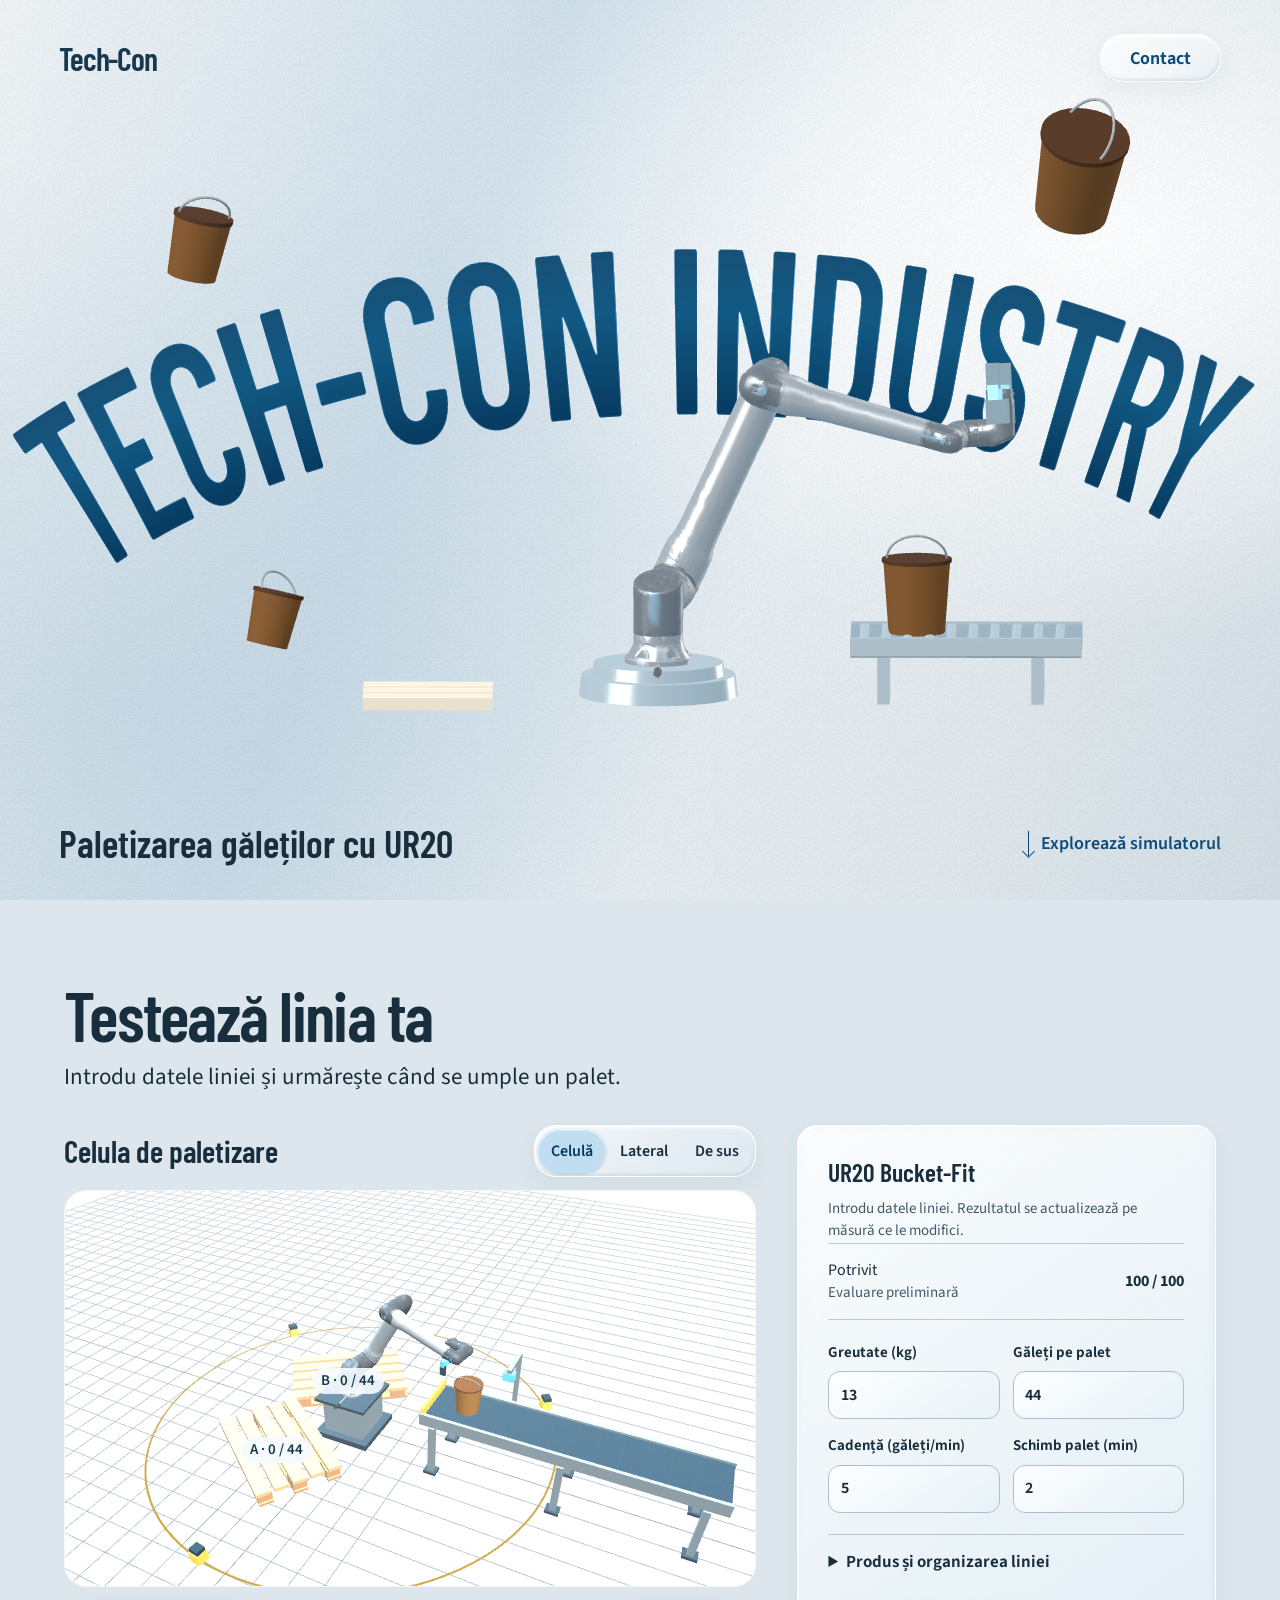
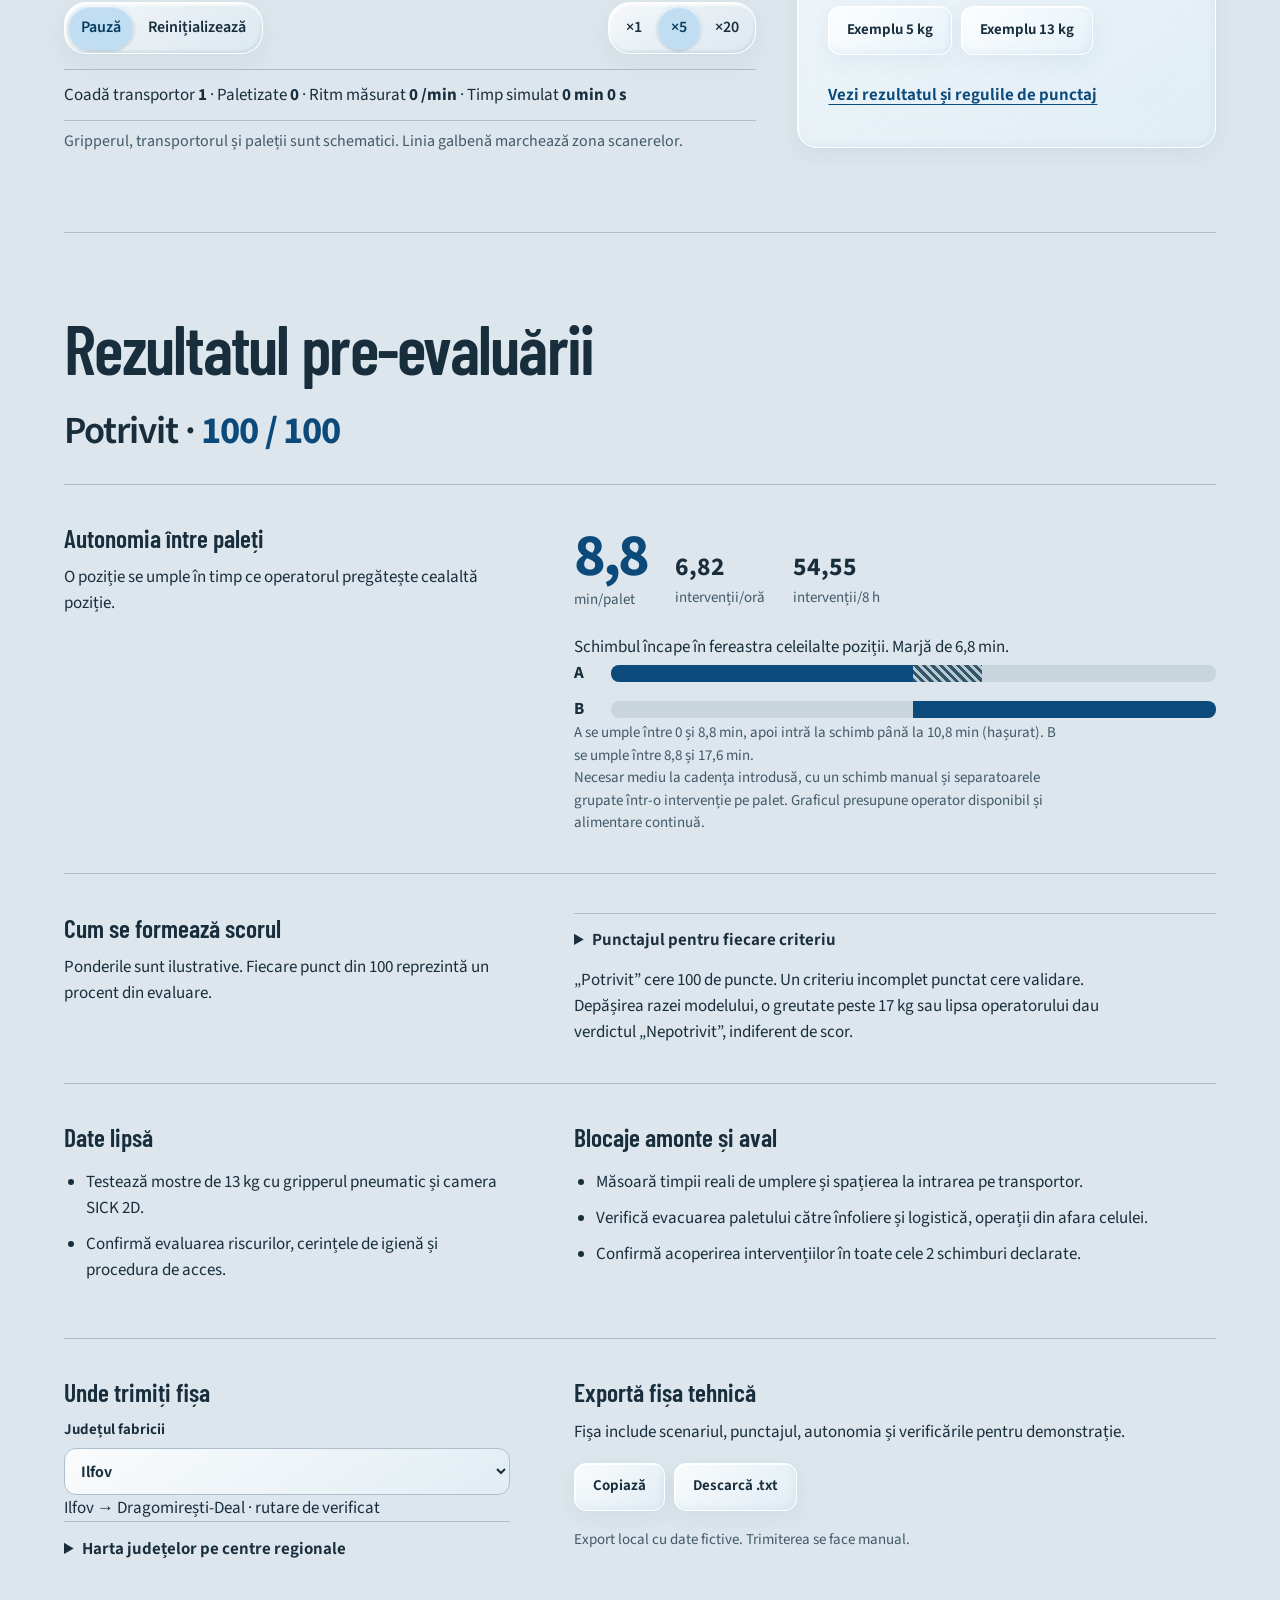
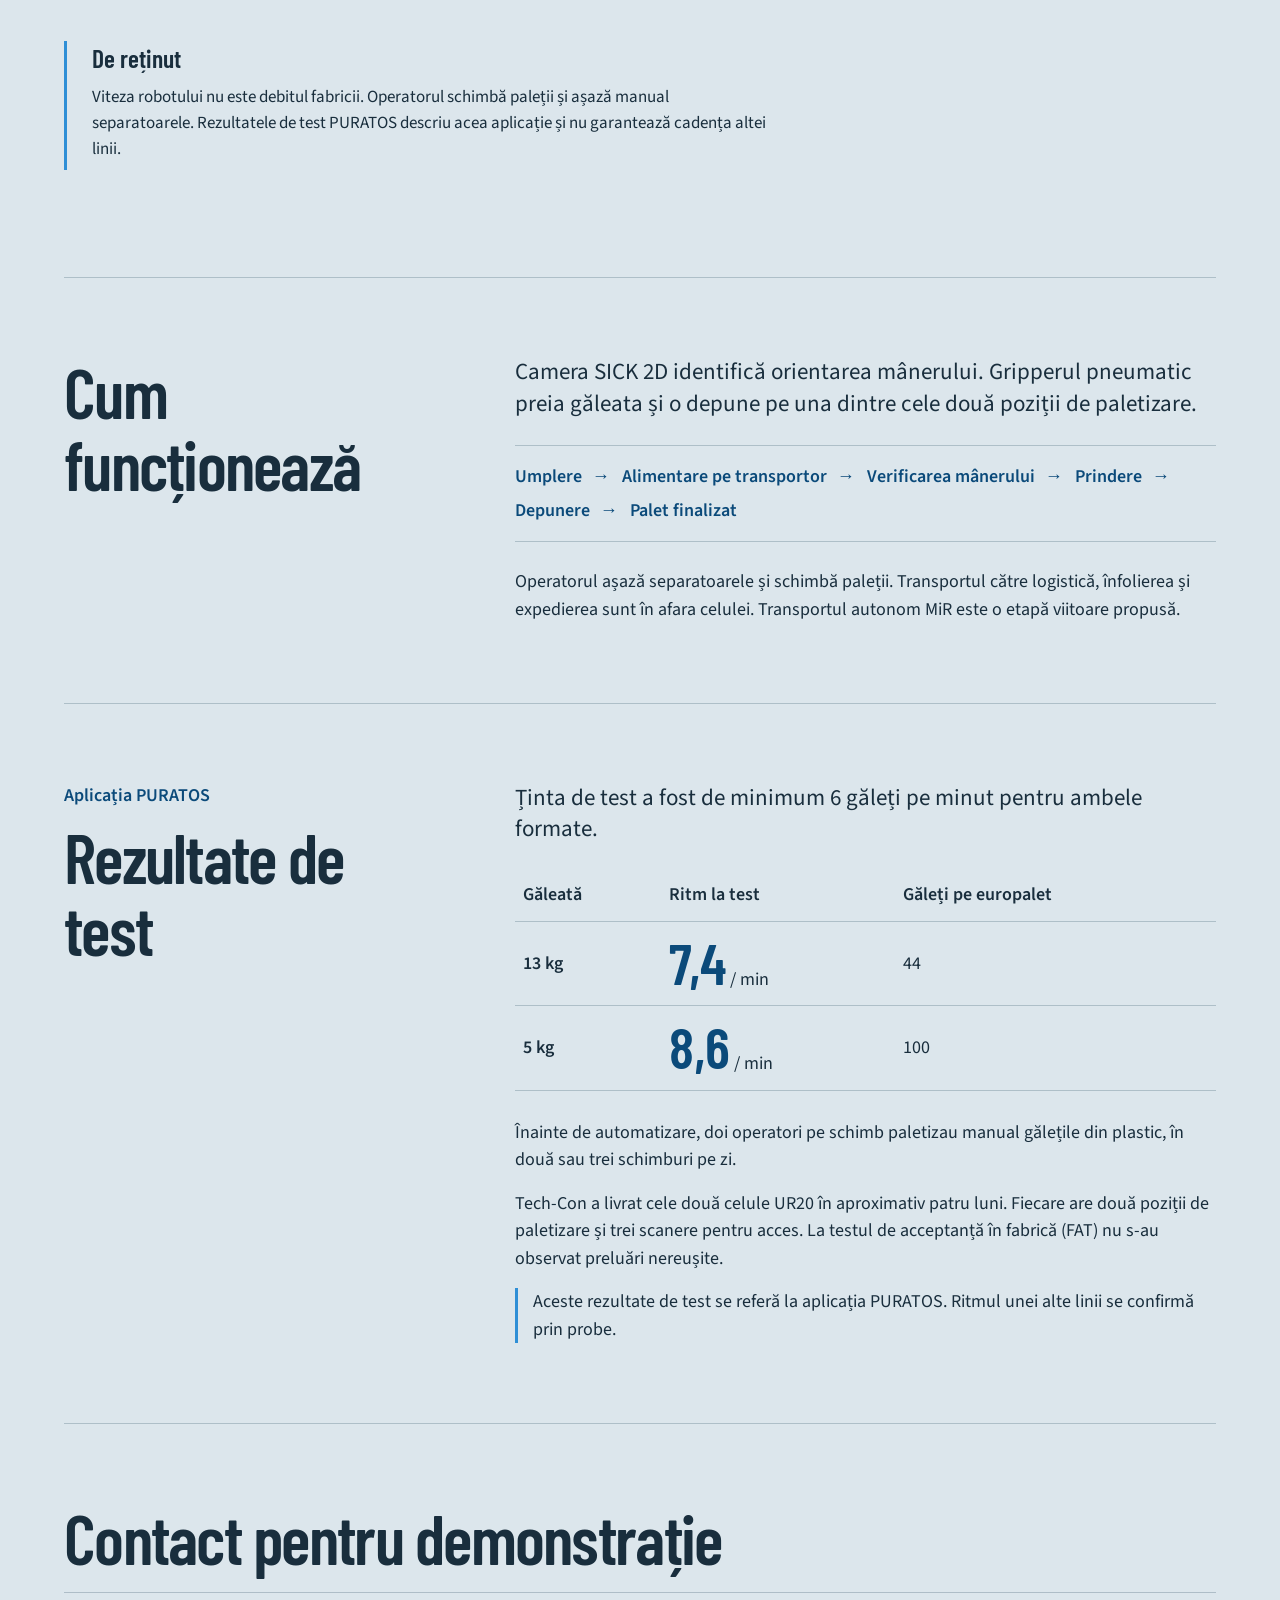
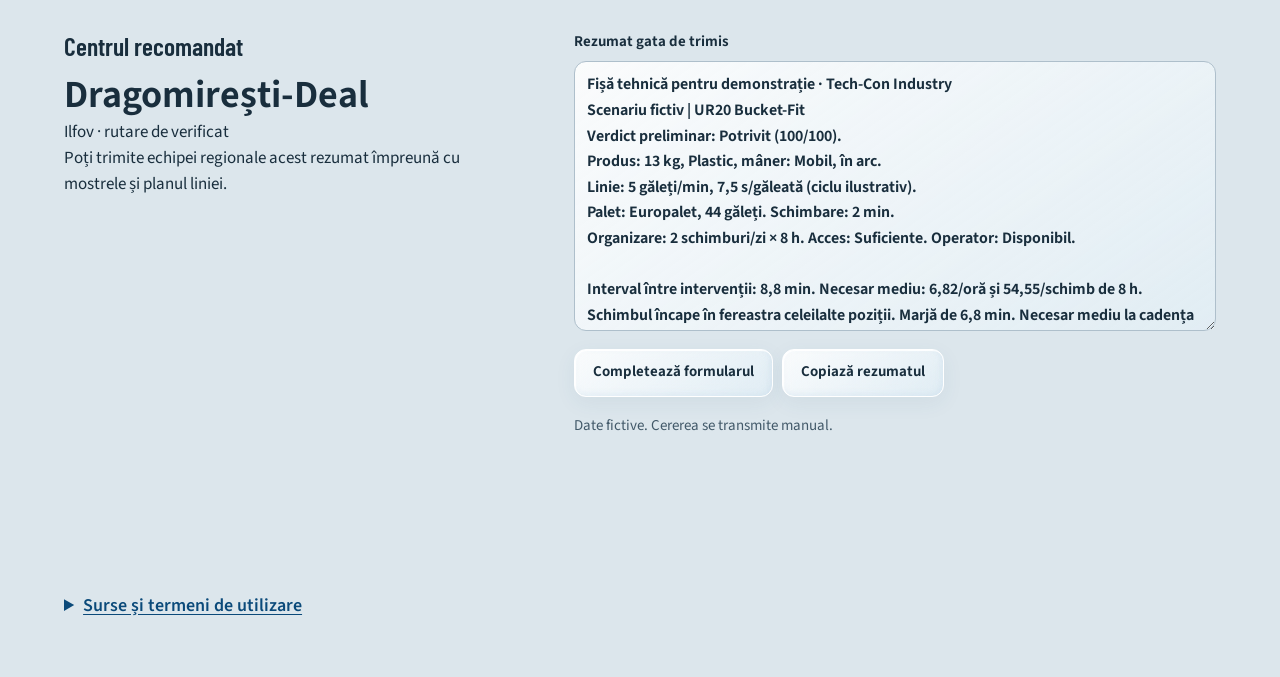
==== outputs/index.html @ e192ef3b "Add offline UR20 palletizing simulator, project sources and reference materials" ====
<!doctype html>
<html lang="ro"><head><meta charset="utf-8"><meta name="viewport" content="width=device-width,initial-scale=1"><meta name="color-scheme" content="light"><title>Tech-Con Industry · Paletizare cu UR20</title>
<style>@font-face {
  font-family: 'StudioDisplay';
  font-style: normal;
  font-weight: 600;
  font-display: swap;
  src: url([data-uri]) format('woff2');
  unicode-range: U+0100-02BA, U+02BD-02C5, U+02C7-02CC, U+02CE-02D7, U+02DD-02FF, U+0304, U+0308, U+0329, U+1D00-1DBF, U+1E00-1E9F, U+1EF2-1EFF, U+2020, U+20A0-20AB, U+20AD-20C4, U+2113, U+2C60-2C7F, U+A720-A7FF;
}
@font-face {
  font-family: 'StudioDisplay';
  font-style: normal;
  font-weight: 600;
  font-display: swap;
  src: url([data-uri]) format('woff2');
  unicode-range: U+0000-00FF, U+0131, U+0152-0153, U+02BB-02BC, U+02C6, U+02DA, U+02DC, U+0304, U+0308, U+0329, U+2000-206F, U+20AC, U+2122, U+2191, U+2193, U+2212, U+2215, U+FEFF, U+FFFD;
}
@font-face {
  font-family: 'StudioBody';
  font-style: normal;
  font-weight: 400 750;
  font-display: swap;
  src: url([data-uri]) format('woff2');
  unicode-range: U+0100-02BA, U+02BD-02C5, U+02C7-02CC, U+02CE-02D7, U+02DD-02FF, U+0304, U+0308, U+0329, U+1D00-1DBF, U+1E00-1E9F, U+1EF2-1EFF, U+2020, U+20A0-20AB, U+20AD-20C4, U+2113, U+2C60-2C7F, U+A720-A7FF;
}
@font-face {
  font-family: 'StudioBody';
  font-style: normal;
  font-weight: 400 750;
  font-display: swap;
  src: url([data-uri]) format('woff2');
  unicode-range: U+0000-00FF, U+0131, U+0152-0153, U+02BB-02BC, U+02C6, U+02DA, U+02DC, U+0304, U+0308, U+0329, U+2000-206F, U+20AC, U+2122, U+2191, U+2193, U+2212, U+2215, U+FEFF, U+FFFD;
}:root{color-scheme:light;--bg:#e7edf1;--tx:#192e3d;--mu:#425969;--ac:#0b4a7a;--blue:#2f8fd6;--ln:#aebfc8;--card:#f7fafb;--ok:#175c49;--wa:#765019;--bd:#8e352b;--corner:22px;--display:StudioDisplay,"Arial Narrow","Segoe UI",sans-serif;--body:StudioBody,"Segoe UI",Arial,sans-serif;font:18px/1.53 var(--body);color:var(--tx);background:#dce6ec}
*{box-sizing:border-box}html{scroll-behavior:smooth;scroll-padding-top:20px}body{margin:0;isolation:isolate}body:before{content:'';position:fixed;inset:0;z-index:-1;background-image:url([data-uri]),repeating-linear-gradient(0deg,#fff1 0,transparent 1px,transparent 4px),radial-gradient(ellipse at 86% 27%,#fdfefe 0,transparent 43%),radial-gradient(ellipse at 10% 78%,#b8cedc80 0,transparent 54%),linear-gradient(112deg,#eef2f4 1%,#cedee9 35%,#edf1f3 60%,#d1dce3 100%);pointer-events:none}
button,input,select,textarea{font:inherit;color:inherit}button,a{touch-action:manipulation}button{cursor:pointer}a{color:var(--ac)}h1,h2,h3,p{margin:0}h2,h3{font-family:var(--display);line-height:1.04;font-weight:600}h2{font-size:clamp(44px,5.4vw,85px);letter-spacing:-.025em}h3{font-size:clamp(28px,2.4vw,40px)}.wrap{width:min(1520px,100%);margin:auto;padding-inline:clamp(20px,5vw,86px)}.section{padding-block:clamp(50px,6.2vw,102px);position:relative}.section+.section:before,main>.section~.section:before{content:'';height:1px;background:var(--ln);position:absolute;top:0;left:5%;right:5%}.lead,.big{font-size:clamp(19px,1.8vw,27px);line-height:1.37}.lead{margin:10px 0 32px}.skip,.sr{position:absolute;width:1px;height:1px;overflow:hidden;clip-path:inset(50%)}.skip:focus{clip-path:none;top:12px;left:12px;height:auto;width:auto;background:white;padding:10px;z-index:9}a:focus-visible,button:focus-visible,input:focus-visible,select:focus-visible,textarea:focus-visible,summary:focus-visible{outline:3px solid #095791;outline-offset:3px}
.cover{height:100svh;min-height:425px;position:relative;overflow:hidden;isolation:isolate}.coverBar,.coverFoot{position:absolute;z-index:3;left:clamp(20px,4.6vw,78px);right:clamp(20px,4.6vw,78px);display:flex;align-items:center;justify-content:space-between}.coverBar{top:clamp(18px,3.8vh,44px)}.logotype{font:650 clamp(28px,2.5vw,43px)/1 var(--display);letter-spacing:-.035em;color:#17384e}.coverFoot{bottom:clamp(20px,3.8vh,44px);gap:12px}.coverFoot p{font:600 clamp(27px,3vw,49px)/1.07 var(--display)}.coverFoot a{display:flex;align-items:center;gap:12px;min-height:44px;font-weight:600;text-decoration:none}.scrollArrow{height:25px;width:1px;background:currentColor;position:relative}.scrollArrow:after{content:'';position:absolute;bottom:0;left:-4px;width:8px;height:8px;border:solid currentColor;border-width:0 1px 1px 0;transform:rotate(45deg)}#heroScene,.staticHero{position:absolute;inset:7% 0 9%;pointer-events:none}.staticHero{display:flex;justify-content:center;align-items:center}.staticHero img{height:91%;width:92%;object-fit:contain}.staticHero b{font:600 clamp(45px,10.5vw,174px)/1 var(--display);color:var(--ac);position:absolute;top:52%;white-space:nowrap;letter-spacing:-.03em}.cover.live .staticHero{visibility:hidden}#heroScene canvas{width:100%;height:100%;display:block}
.glass,.segments,.fit.card{border-radius:var(--corner);background:linear-gradient(145deg,#ffffffbd,#ffffff50 56%,#e0edf57a);border:1px solid #ffffffeb;box-shadow:inset 1px 2px 3px #ffffffed,inset -1px -2px 3px #89abc547,0 8px 24px #294b6110;backdrop-filter:blur(20px) saturate(1.3);-webkit-backdrop-filter:blur(20px) saturate(1.3)}.contactGlass{padding:10px 29px;display:inline-flex;align-items:center;min-height:48px;color:var(--ac);font-weight:650;text-decoration:none;border-radius:99px}.contactGlass:hover,.segments button:hover{background:#ffffffb0}.contactGlass:active,.segments button:active{box-shadow:inset 0 2px 4px #1f536333}.workspace{display:grid;grid-template-columns:minmax(0,1.65fr) minmax(0,1fr);gap:clamp(20px,3.2vw,54px);align-items:start}.console{min-width:0}.simTop,.simControls{display:flex;align-items:center;justify-content:space-between;gap:12px;flex-wrap:wrap}.simTop{margin-bottom:13px}.simTop h3{font-size:31px}.segments{display:inline-flex;align-items:center;padding:3px;gap:1px}.segments button{border:0;background:transparent;min-height:44px;min-width:44px;padding:4px 13px;border-radius:var(--corner);font-size:16px;font-weight:600}.segments button[aria-pressed=true]{color:#063b61;background:#c1ddf1;box-shadow:inset 0 1px 2px #fff,0 1px 3px #3a617348}button:disabled{opacity:.55;cursor:default}#cv{height:clamp(340px,31vw,510px);position:relative;overflow:hidden;border-radius:var(--corner);background:#e2ebef;border:1px solid #fff9;pointer-events:none}#cv canvas,#simStill{width:100%;height:100%;position:absolute;inset:0;object-fit:cover}#cv canvas{display:block}.tag{position:absolute;transform:translate(-50%,0);border-radius:var(--corner);padding:3px 9px;color:#15394f;background:#f7fbfee8;font:600 15px/1.35 var(--body);z-index:1}.tag:empty{display:none}.simControls{margin:15px 0}.hint{font-size:16px;color:var(--mu);margin-top:8px}.hint:empty{display:none}#hud{font-size:17px;border-block:1px solid var(--ln);padding:12px 0;color:var(--tx)}.sectionSplit{display:grid;grid-template-columns:minmax(230px,.8fr) minmax(0,1.5fr);gap:clamp(24px,6vw,100px)}.sectionSplit p+p{margin-top:16px}.flow{display:flex;flex-wrap:wrap;list-style:none;padding:17px 0;gap:6px 12px;border-block:1px solid var(--ln);color:var(--ac);margin:26px 0;font-weight:600}.flow li:not(:last-child):after{content:' →';padding-left:6px}.kicker{color:var(--ac);font-weight:600;margin-bottom:12px}.testTable{width:100%;border-collapse:collapse;text-align:left;margin:24px 0 28px}.testTable th,.testTable td{padding:12px 8px;border-bottom:1px solid var(--ln)}.testTable th{font-weight:600}.testTable strong{font:600 clamp(35px,4.5vw,64px)/1 var(--display);color:var(--ac)}.note{border-left:3px solid var(--blue);padding-left:15px}footer{padding-block:28px 48px}summary{cursor:pointer;min-height:44px;padding:9px 0}footer summary{color:var(--ac);font-weight:600;text-decoration:underline;text-underline-offset:3px}footer pre{font-size:15px;white-space:pre-wrap;overflow-wrap:anywhere;max-height:300px;overflow:auto}footer p{margin-block:10px}
@media(min-width:1050px){.console{position:sticky;top:16px}}
@media(max-width:900px){.workspace,.sectionSplit{grid-template-columns:1fr}.sectionSplit{gap:20px}.coverFoot p{font-size:30px}}
@media(max-width:600px){.coverFoot{align-items:flex-start;flex-direction:column;gap:4px}.coverFoot a{font-size:16px}.coverBar{top:16px}.contactGlass{padding:8px 21px}.coverFoot{bottom:13px}#heroScene,.staticHero{inset:11% 0 16%}.segments button{padding-inline:10px}.simTop{align-items:flex-start}.simControls{gap:7px}.testTable th,.testTable td{padding:8px 4px}.testTable{font-size:16px}.coverFoot .scrollArrow{height:17px}}
@media(prefers-reduced-motion:reduce){html{scroll-behavior:auto}*{transition-duration:0s!important}}
#simStill{display:none}.console.still #simStill{display:block}.console.still #hud,.console.still .tag{display:none}#intro:not(.live) #heroScene{visibility:hidden}@media(prefers-reduced-motion:reduce){#intro #heroScene{visibility:hidden!important}#intro .staticHero{visibility:visible!important}}
button.contactGlass{font:650 18px var(--body);cursor:pointer}body.dialogOpen{overflow:hidden}.leadDialog{color:var(--tx);width:min(580px,calc(100vw - 28px));max-height:calc(100dvh - 28px);margin:auto;padding:clamp(20px,3vw,38px);overflow:auto;border-radius:var(--corner);border:1px solid #fff;background:linear-gradient(145deg,#fffffff0,#eaf4f9e3 60%,#dcebf5f5);backdrop-filter:blur(22px) saturate(1.35);box-shadow:inset 1px 2px 3px #fff,inset -2px -3px 6px #88aec54d,0 30px 110px #13344347}.leadDialog::backdrop{background:#1936483b;backdrop-filter:blur(7px)}.modalBar,.modalActions{display:flex;align-items:center;justify-content:space-between;gap:12px}.modalBar{margin-bottom:20px}.modalBar .logotype{font-size:25px}.modalClose{color:var(--ac);background:transparent;border:none;text-decoration:underline;text-underline-offset:3px;min-height:44px}.leadDialog h2{font-size:clamp(34px,4vw,50px);max-width:19ch}.leadDialog p{margin:8px 0}.leadDialog label{display:block;font-size:16px;font-weight:600;margin:10px 0 0}.leadDialog label span{font-weight:400}.leadFields{display:grid;grid-template-columns:1fr 1fr;gap:12px}.leadDialog input:not([type=checkbox]),.leadDialog textarea{width:100%;border-radius:13px;border:1px solid #9aafbd;background:#fff9;padding:9px 13px;font:17px/1.35 var(--body);min-height:44px;display:block;margin-top:3px}.leadDialog textarea{resize:vertical}.leadDialog .checkLine{min-height:44px;display:flex;align-items:center;gap:9px}.checkLine input{width:20px;height:20px;accent-color:var(--ac)}.leadDialog .demoNote,#leadRoute,#leadFeedback{font-size:15px;line-height:1.45}.leadDialog .demoNote{color:var(--mu)}.modalActions{justify-content:flex-start;flex-wrap:wrap;margin-top:16px}.modalActions button,.openContact{min-height:44px;padding:8px 18px;border-radius:var(--corner);font-weight:600}.solid{border:1px solid #0b4a7a;background:#0b4a7a;color:white}.solid:hover{background:#073a60}[aria-invalid=true]{outline:2px solid #993e30}.leadDialog #leadFeedback:empty{display:none}.staticHero picture,.staticHero picture img{display:block;width:100%;height:100%;object-fit:contain}
@media(max-width:500px){.leadFields{grid-template-columns:1fr;gap:0}.leadDialog{padding:18px}.modalBar{margin-bottom:10px}}
</style></head>
<body><a class="skip" href="#simulator">Sari la simulator</a>
<section id="intro" class="cover" aria-labelledby="coverTitle">
<header class="coverBar"><span class="logotype">Tech-Con</span><button class="glass contactGlass" data-contact aria-haspopup="dialog" type="button">Contact</button></header>
<h1 class="sr" id="coverTitle">Tech-Con Industry</h1>
<div class="staticHero" aria-hidden="true"><picture><source media="(max-width:670px)" srcset="[data-uri]"><img src="[data-uri]" alt=""></picture></div><div id="heroScene" aria-hidden="true"></div>
<div class="coverFoot"><p>Paletizarea găleților cu UR20</p><a href="#simulator" aria-label="Derulează la simulator"><span class="scrollArrow"></span> Explorează simulatorul</a></div>
</section>
<main><section class="wrap section" id="simulator"><h2>Testează linia ta</h2><p class="lead">Introdu datele liniei și urmărește când se umple un palet.</p>
<div class="workspace"><article class="console"><div class="simTop"><h3>Celula de paletizare</h3><div class="segments" role="group" aria-label="Vederea celulei"><button data-view="cell" aria-pressed="true">Celulă</button><button data-view="side" aria-pressed="false">Lateral</button><button data-view="top" aria-pressed="false">De sus</button></div></div>
<div id="cv" role="img" aria-label="Simularea celulei de paletizare UR20 cu două poziții și transportor"><img id="simStill" src="[data-uri]" alt=""><div class="tag" id="tA"></div><div class="tag" id="tB"></div></div>
<div class="simControls"><div class="segments" role="group" aria-label="Redarea simulării"><button id="bp">Pauză</button><button id="br">Reinițializează</button></div><div class="segments" role="group" aria-label="Viteza simulării"><button data-s="1" aria-pressed="false">×1</button><button data-s="5" class="on" aria-pressed="true">×5</button><button data-s="20" aria-pressed="false">×20</button></div></div>
<div id="hud"></div><p class="hint" id="sceneStatus" role="status">Se încarcă modelul CAD…</p><p class="hint">Gripperul, transportorul și paleții sunt schematici. Linia galbenă marchează zona scanerelor.</p></article>
<style>
.fit,.report,.fit-contact{color:var(--tx,#162c39);--fit-divider:rgba(38,70,89,.25);--fit-glass:linear-gradient(145deg,#ffffffda,#e4f1f89c);--fit-reflex:inset 1px 1px 1px white,inset -2px -2px 6px #bad1e64a,0 6px 21px #2e567111;font-size:17px}
#bucket-fit{padding:clamp(20px,2.4vw,36px);background:var(--fit-glass);border:1px solid #fff;border-radius:20px;box-shadow:var(--fit-reflex);backdrop-filter:blur(19px) saturate(135%);min-width:0}
#bucket-fit h3,.report h3,.fit-contact h3{margin:0 0 .65rem;font-size:clamp(23px,2vw,32px);line-height:1.15}
.fit label,.report label,.fit-contact label{display:flex;flex-direction:column;gap:.35rem;font-size:15px;font-weight:650}
.fit-grid{display:grid;grid-template-columns:repeat(2,minmax(0,1fr));gap:.9rem .7rem;margin:1.2rem 0}
.fit input,.fit select,.report select,.fit-contact textarea{min-width:0;width:100%;font:inherit;font-size:16px;background:var(--fit-glass);color:inherit;border:1px solid #aebfcb;padding:.6rem .65rem;border-radius:12px;min-height:44px}
.fit summary,.report summary{cursor:pointer;font-size:17px;font-weight:650;padding:.75rem 0;min-height:44px}
.fit details,.report details{border-top:1px solid var(--fit-divider)}.fit-state{display:flex;align-items:center;justify-content:space-between;gap:.65rem;border-block:1px solid var(--fit-divider);padding:.8rem 0;font-size:16px}.fit-state strong{white-space:nowrap;font-variant-numeric:tabular-nums}
.fit small,.report small,.fit-contact small,.fit-muted{display:block;color:var(--mu,#354e5f);font-size:15px!important;line-height:1.5}
.fit [aria-invalid=true]{outline:2px solid #a43e27}.fit ul:empty{display:none}.fit-presets,.fit-actions{display:flex;gap:.5rem;flex-wrap:wrap;margin:1rem 0}
.fit-presets button,.fit-actions button{cursor:pointer;min-height:44px;font:inherit;font-size:15px;font-weight:650;border-radius:12px;padding:.65rem 1rem;color:var(--tx,#162c39);background:var(--fit-glass);border:1px solid #fff;box-shadow:var(--fit-reflex);backdrop-filter:blur(18px) saturate(135%)}
.fit-presets button:hover,.fit-actions button:hover{background:#e5f5ff}.fit-presets button:active,.fit-actions button:active{background:#c9e6f8}.fit-actions button:disabled{opacity:.55;cursor:default}
.fit a{display:inline-flex;align-items:center;min-height:44px;color:#0b4a7a;text-decoration:underline;text-underline-offset:.25em;font-weight:650}
#fisa,#contact{scroll-margin:20px}.fit-subsection{display:grid;grid-template-columns:minmax(0,.82fr) minmax(0,1.18fr);gap:clamp(1.25rem,5vw,5rem);border-top:1px solid var(--fit-divider);padding:clamp(24px,3vw,48px) 0}
.fit-subsection>*{min-width:0}.fit-verdict{margin:.5rem 0 1.3rem;font-size:clamp(22px,3vw,40px);font-weight:620;letter-spacing:-.03em}.fit-verdict strong{color:#0b4a7a}
.fit-metrics{display:flex;align-items:baseline;gap:clamp(.65rem,2.2vw,2.4rem);flex-wrap:wrap;margin:0 0 1.25rem}.fit-metrics strong{display:block;font:600 clamp(21px,2vw,28px)/1.15 inherit;font-size:clamp(21px,2vw,28px);font-variant-numeric:tabular-nums}.fit-metrics>div:first-child strong{font-size:clamp(38px,4.7vw,72px);line-height:1.1;letter-spacing:-.05em;color:#0b4a7a}
.fit-axis{display:grid;grid-template-columns:1.5rem 1fr;gap:.55rem;align-items:center}.fit-track{position:relative;height:.95rem;background:#899aaa38;border-radius:8px;overflow:hidden}.fit-track i{position:absolute;height:100%}.fit-fill{background:var(--ac,#2f8fd6)}.fit-service{background:repeating-linear-gradient(45deg,#355568,#355568 3px,#b6c8d4 3px,#b6c8d4 6px)}
.fit-gridtbl{width:100%;border-collapse:collapse;font-size:16px}.fit-gridtbl td,.fit-gridtbl th{border-bottom:1px solid var(--fit-divider);text-align:left;padding:.65rem .15rem;vertical-align:top}.fit-gridtbl td:last-child{text-align:right;font-variant-numeric:tabular-nums}.fit-gridtbl td span{display:block;margin-top:.25rem;font-size:15px;line-height:1.5}
.fit-contact textarea{min-height:15rem;resize:vertical;font:16px/1.6 inherit;font-family:inherit;font-size:16px;line-height:1.6}.fit-contact p,.report p{max-width:70ch}.fit-contact h2,.report h2{margin-bottom:1rem}
.fit-caution{border-inline-start:3px solid #2f8fd6;padding:.1rem 1.4rem;margin:1.5rem 0}.fit-caution p{margin:.4em 0;max-width:85ch}.fit-contact #contact-hub{font-size:clamp(23px,3vw,39px);font-weight:650;line-height:1.2}
.report ul,.fit ul{padding-left:1.2rem}.report li{margin:.55rem 0}.report h4{font-size:18px;margin:1.2rem 0 .4rem}.report [hidden]{display:none!important}.fit :focus-visible,.report :focus-visible,.fit-contact :focus-visible{outline:3px solid #0b4a7a;outline-offset:3px}
@media(max-width:770px){.fit-subsection{grid-template-columns:1fr;gap:1rem}.fit-metrics{gap:1rem}}
@media(max-width:355px){.fit-grid{grid-template-columns:1fr}}
</style>
<section class="fit card" id="bucket-fit" aria-labelledby="fit-title">
<h3 id="fit-title">UR20 Bucket-Fit</h3>
<p class="fit-muted">Introdu datele liniei. Rezultatul se actualizează pe măsură ce le modifici.</p>
<div class="fit-state" id="fit-state" role="status"><span>Evaluare preliminară</span><strong>…</strong></div>
<ul id="fit-errors" aria-live="polite"></ul>
<form id="fit-form" novalidate>
<div class="fit-grid">
<label>Greutate (kg)<input id="kg" type="number" step="any" value="13"></label>
<label>Găleți pe palet<input id="cap" type="number" step="1" value="44"></label>
<label>Cadență (găleți/min)<input id="rate" type="number" step="any" value="5"></label>
<label>Schimb palet (min)<input id="chg" type="number" step="any" value="2"></label>
</div>
<details id="fit-details"><summary>Produs și organizarea liniei</summary>
<div class="fit-grid">
<label>Material<select id="mat"><option value="p">Plastic</option><option value="m">Metal</option><option value="c">Carton</option><option value="o">Alt material</option></select></label>
<label>Tip mâner<select id="han"><option value="y">Mobil, în arc</option><option value="fixed">Fix</option><option value="n">Fără mâner</option><option value="u">Necunoscut</option></select></label>
<label>Tip palet<select id="pal"><option value="e">Europalet</option><option value="o">Alt format</option></select></label>
<label>Spațiu și acces<select id="spc"><option value="s">Suficiente</option><option value="l">Limitate</option><option value="u">Necunoscute</option></select></label>
<label>Operator la schimb<select id="operator"><option value="available">Disponibil</option><option value="unknown">De confirmat</option><option value="none">Indisponibil</option></select></label>
<label>Schimburi pe zi<select id="sh"><option>1</option><option selected>2</option><option>3</option></select></label>
<label>Ore pe schimb<input id="hours" type="number" value="8" step="any"></label>
<label>Ciclu ilustrativ (s/găleată)<input id="cyc" type="number" value="7.5" step="any"></label>
</div></details>
<div class="fit-presets"><button type="button" data-preset="small">Exemplu 5 kg</button><button type="button" data-preset="large">Exemplu 13 kg</button></div>
</form>
<a href="#fisa">Vezi rezultatul și regulile de punctaj</a>
</section>
</div></section>
<div class="wrap section">
<section class="report" id="fisa" aria-labelledby="fit-report-title">
<h2 id="fit-report-title">Rezultatul pre-evaluării</h2><p id="fit-verdict" class="fit-verdict" aria-live="polite"></p>
<div class="fit-subsection"><div><h3>Autonomia între paleți</h3><p>O poziție se umple în timp ce operatorul pregătește cealaltă poziție.</p></div><div id="fit-autonomy"></div></div>
<div class="fit-subsection"><div><h3>Cum se formează scorul</h3><p>Ponderile sunt ilustrative. Fiecare punct din 100 reprezintă un procent din evaluare.</p></div><div><details><summary>Punctajul pentru fiecare criteriu</summary><div id="fit-rules"></div></details><p>„Potrivit” cere 100 de puncte. Un criteriu incomplet punctat cere validare. Depășirea razei modelului, o greutate peste 17 kg sau lipsa operatorului dau verdictul „Nepotrivit”, indiferent de scor.</p></div></div>
<div class="fit-subsection"><div><h3>Date lipsă</h3><ul id="fit-missing"></ul></div><div><h3>Blocaje amonte și aval</h3><ul id="fit-blocks"></ul></div></div>
<div class="fit-subsection"><div><h3>Unde trimiți fișa</h3><label>Județul fabricii<select id="county"></select></label><p id="fit-hub"></p><details><summary>Harta județelor pe centre regionale</summary><p>Alocare demonstrativă, de verificat cu Tech-Con.</p><div id="fit-map"></div></details></div><div><h3>Exportă fișa tehnică</h3><p>Fișa include scenariul, punctajul, autonomia și verificările pentru demonstrație.</p><div class="fit-actions"><button type="button" id="fit-copy">Copiază</button><button type="button" id="fit-download">Descarcă .txt</button></div><small id="fit-feedback" role="status">Export local cu date fictive. Trimiterea se face manual.</small></div></div>
<aside class="fit-caution"><h3>De reținut</h3><p>Viteza robotului nu este debitul fabricii. Operatorul schimbă paleții și așază manual separatoarele. Rezultatele de test PURATOS descriu acea aplicație și nu garantează cadența altei linii.</p></aside>
</section>
</div>
<section class="wrap section process"><div class="sectionSplit"><h2>Cum funcționează</h2><div><p class="big">Camera SICK 2D identifică orientarea mânerului. Gripperul pneumatic preia găleata și o depune pe una dintre cele două poziții de paletizare.</p><ol class="flow"><li>Umplere</li><li>Alimentare pe transportor</li><li>Verificarea mânerului</li><li>Prindere</li><li>Depunere</li><li>Palet finalizat</li></ol><p>Operatorul așază separatoarele și schimbă paleții. Transportul către logistică, înfolierea și expedierea sunt în afara celulei. Transportul autonom MiR este o etapă viitoare propusă.</p></div></div></section>
<section class="wrap section" id="aplicatie"><div class="sectionSplit"><div><p class="kicker">Aplicația PURATOS</p><h2>Rezultate de test</h2></div><div><p class="big">Ținta de test a fost de minimum 6 găleți pe minut pentru ambele formate.</p><table class="testTable"><thead><tr><th>Găleată</th><th>Ritm la test</th><th>Găleți pe europalet</th></tr></thead><tbody><tr><th>13 kg</th><td><strong>7,4</strong> / min</td><td>44</td></tr><tr><th>5 kg</th><td><strong>8,6</strong> / min</td><td>100</td></tr></tbody></table><p>Înainte de automatizare, doi operatori pe schimb paletizau manual gălețile din plastic, în două sau trei schimburi pe zi.</p><p>Tech-Con a livrat cele două celule UR20 în aproximativ patru luni. Fiecare are două poziții de paletizare și trei scanere pentru acces. La testul de acceptanță în fabrică (FAT) nu s-au observat preluări nereușite.</p><p class="note">Aceste rezultate de test se referă la aplicația PURATOS. Ritmul unei alte linii se confirmă prin probe.</p></div></div></section>
<div class="wrap section">
<section class="fit-contact" id="contact" aria-labelledby="fit-contact-title"><h2 id="fit-contact-title">Contact pentru demonstrație</h2><div class="fit-subsection"><div><h3>Centrul recomandat</h3><p id="contact-hub"></p><p id="contact-county"></p><p>Poți trimite echipei regionale acest rezumat împreună cu mostrele și planul liniei.</p></div><div><label>Rezumat gata de trimis<textarea id="fit-text" readonly></textarea></label><div class="fit-actions"><button type="button" data-contact aria-haspopup="dialog">Completează formularul</button><button type="button" id="contact-copy">Copiază rezumatul</button></div><small id="contact-feedback" role="status">Date fictive. Cererea se transmite manual.</small></div></div></section>

</div></main>
<footer class="wrap"><details><summary>Surse și termeni de utilizare</summary><p>Datele aplicației PURATOS provin din studiul de caz „Implementarea unei celule robotice în industria alimentară”, Start Your StartUP 2026, pp. 2–3 și anexa 2.</p><p><a href="https://www.boschrexroth.com/ro/ro/service-si-asistenta/cumpara/retea-de-parteneri-de-vanzari/parteneri-certificati/">Datele de contact Tech-Con din registrul partenerilor Bosch Rexroth</a></p><p lang="en">© 2023 Universal Robots A/S. Use hereof is subject to Universal Robots A/S’ Terms and Conditions for Use of Graphical Documentation.</p><p><a href="https://www.universal-robots.com/download/mechanical-ur-series/ur20/robot-step-file-ur20/">Model CAD UR20</a> · <a href="https://www.universal-robots.com/legal/terms-and-conditions/terms_and_conditions_for_use_of_graphical_documentation.txt">Termenii oficiali pentru documentația grafică</a></p><details><summary>Termenii CAD în original</summary><pre>TERMS AND CONDITIONS FOR USE OF GRAPHICAL DOCUMENTATION

Version: 1.01 / release date: 2023-09-12

These Terms and Conditions for Use of Graphical Documentation (the “T&amp;Cs”) govern your use of graphical files and documents*, including the contents hereof, (the “Graphical Documentation”) provided or made available to you by Universal Robots A/S (“Universal Robots”) for the purposes of creating simulations, visualizations, digital representations, path planning, collision avoidance and algorithms of or for Universal Robots’ products. The T&amp;Cs constitute a binding agreement between you and Universal Robots. By accessing, storing, copying, sharing, opening, or otherwise using or disposing of the Graphical Documentation, you acknowledge that you are bound by the T&amp;Cs.

1. PERMITTED USE OF THE GRAPHICAL DOCUMENTATION

1.1. You may use the Graphical Documentation for the purposes of creating simulations, visualizations, digital representations, path planning, collision avoidance and algorithms of or for Universal Robots’ products, provided that your use does not constitute comparative advertising and is not otherwise unfair, disloyal, or disparaging to Universal Robots.

1.2. Hobbyists, students and/or researchers are allowed to use the Graphical Documentation to create models or similar solely for non-commercial purposes as part of their hobby, academic studies, or research. However, no one is allowed to use the Graphical Documentation to create a physical model or similar for commercial purposes, nor to create or improve a product that is capable of competing, either directly or indirectly, with any of Universal Robots’ or its affiliates’ current or future robots.

1.3. You are permitted to create a product or solution that simulates, visualizes, or digitally represents a Universal Robots product, regardless of the origin of the underlying software, and regardless of whether Universal Robots or its affiliates have released a product that competes with the underlying software. However, you may not in any way use the Graphical Documentation to create a product or solution that simulates, visualizes or represents a product that is capable of competing, either directly or indirectly, with any of Universal Robots’ or its affiliates’ current or future products without Universal Robots’ prior written permission.

1.4. You may share the Graphical Documentation or any whole or partial copies thereof with a third party (i) if and to the extent it is necessary for you to do so in order for you to engage in use permitted pursuant to this Section 1, and (ii) you provide the recipient with a copy of the T&amp;Cs. However, you may only make the Graphical Documentation or any whole or partial copies thereof available to the public via download if it is part of a downloadable software package that includes a copy of the T&amp;Cs. If you download a software package that includes the Graphical Documentation, your use of the Graphical Documentation will be subject to and governed by the latest version of the T&amp;Cs, which can be found here: https://www.universal-robots.com/legal/terms-and-conditions/terms_and_conditions_for_use_of_graphical_documentation.txt , regardless of whether they are included in the software package or not.

1.4.1. You are not allowed to alter, obscure, remove or replace any copyright or other legal notices, trademarks, business names and/or logos embedded in, superimposed on, affixed to, or otherwise included in, the Graphical Documentation without Universal Robots’ prior written permission.

1.4.2. You may show the Graphical Documentation in whole or in part to a third party or the public in the course of you engaging in the use permitted pursuant to this Section 1, provided that you display any copyright notice already contained in the Graphical Documentation, cf. also Section 1.4.1.

1.4.3. You may show graphical representations of Universal Robots’ products based on the Graphical Documentation to a third party or the public in the course of you engaging in the use permitted pursuant to this Section 1, if you, to the extent possible, display the following copyright notice in connection with such use: “© 2023 Universal Robots A/S. Use hereof is subject to Universal Robots A/S’ Terms and Conditions for Use of Graphical Documentation.” If the medium that you use limits or does not support the possibility of displaying the copyright notice, you may in good faith disregard this requirement.

1.5. You may under no circumstances use the Graphical Documentation for planning, construction, maintenance, operation, or use, directly or indirectly, in nuclear power plants, missile technology, chemical or biological weapons applications or flight, navigation, or communication of aircraft or ground support equipment.

1.6. Any use of the Graphical Documentation that is not expressly permitted pursuant to this Section 1 constitutes a material breach of the T&amp;Cs.

1.7. If your intended use of the Graphical Documentation is not permitted pursuant to the T&amp;Cs, you may contact Universal Robots via email at legal@universal-robots.com and request a special permission to engage in your particular intended use.


2. INTELLECTUAL PROPERTY RIGHTS

2.1. You acknowledge and agree that the Graphical Documentation and all intellectual property rights contained and/or embodied therein, including, but not limited to, rights under the Danish Marketing Practices Act or under similar rules of law, patents, utility models, copyrights and related rights, software, trademarks, semiconductors, designs, know-how, rights in databases, trade secrets, and all applications or pending applications for such in all cases, whether or not registrable in any country, and all rights and forms of protection of a similar nature or having equivalent or similar effect anywhere in the world, shall be and remain the sole property of Universal Robots. Nothing in the T&amp;Cs shall be construed as granting you any license to such rights, including, without limitation, any licenses to use Universal Robots’ trademarks, patents, or designs, except as strictly necessary in order for you to engage in the use permitted pursuant to Section 1.

2.2. If you create any derivative works based on the Graphical Documentation, Universal Robots shall own the intellectual property rights in and to such derivative works. The foregoing notwithstanding, you may use such derivative works in connection with your use of the Graphical Documentation in accordance with Section 1.


3. NO WARRANTIES, LIMITATIONS OF LIABILITY

3.1. THE GRAPHICAL DOCUMENTATION IS PROVIDED ON AN “AS IS” BASIS AND UNIVERSAL ROBOTS MAKES NO WARRANTY OF ANY KIND WITH RESPECT TO THE GRAPHICAL DOCUMENTATION AND WE HEREBY EXPRESSLY EXCLUDE ANY WARRANTIES WITH RESPECT THERETO, WHETHER EXPRESS, IMPLIED, STATUTORY OR OTHERWISE, INCLUDING BUT NOT LIMITED TO ANY IMPLIED WARRANTIES OF MERCHANTABILITY, SATISFACTORY QUALITY, FITNESS FOR A PARTICULAR PURPOSE, TITLE, NONINFRINGEMENT, ACCURACY OR ANY OTHER WARRANTIES OR GUARANTEES THAT MAY ARISE FROM COURSE OF DEALING, USAGE, OR TRADE PRACTICE. NEITHER UNIVERSAL ROBOTS NOR ITS SUPPLIERS, INCLUDING – WITHOUT LIMITATION – ITS LICENSORS, MAKE ANY REPRESENTATION, WARRANTY, OR OTHER COMMITMENT REGARDING (1) THE USE OR INABILITY TO USE THE GRAPHICAL DOCUMENTATION; OR (2) ANY RESULTS OF SUCH USE IN TERMS OF CORRECTNESS, ACCURACY, OR RELIABILITY. YOU UNDERSTAND AND AGREE THAT YOU ASSUME THE ENTIRE RISK AS TO YOUR USE OF THE GRAPHICAL DOCUMENTATION.

3.2. TO THE EXTENT PERMITTED BY LAW, IN NO EVENT WILL UNIVERSAL ROBOTS BE LIABLE FOR ANY LOSSES OR DAMAGES INCURRED BY YOU, WHETHER DIRECT, INDIRECT, INCIDENTAL, SPECIAL, EXEMPLARY OR CONSEQUENTIAL, INCLUDING LOST OR ANTICIPATED PROFITS, SAVINGS, INTERRUPTION TO BUSINESS, LOSS OF BUSINESS OPPORTUNITIES, LOSS OF BUSINESS INFORMATION OR OTHER DATA, THE COST OF RECOVERING SUCH LOST INFORMATION OR DATA, THE COST OF SUBSTITUTE INTELLECTUAL PROPERTY OR ANY OTHER PECUNIARY LOSS ARISING FROM THE USE OF, OR THE INABILITY TO USE, THE GRAPHICAL DOCUMENTATION REGARDLESS OF WHETHER UNIVERSAL ROBOTS HAS BEEN ADVISED OF THE POSSIBILITY OF SUCH DAMAGES. THE FOREGOING LIMITATIONS APPLY REGARDLESS OF THE CAUSE OR CIRCUMSTANCES GIVING RISE TO SUCH LOSS, DAMAGE OR LIABILITY, EVEN IF SUCH LOSS, DAMAGE OR LIABILITY IS BASED ON NEGLIGENCE OR OTHER TORTS OR BREACH OF CONTRACT.


4. INDEMNIFICATION

4.1. You shall defend, indemnify, and hold Universal Robots and its affiliates, employees, and agents harmless, from and against all sums, claims, costs, duties, liabilities, losses, obligations, suits, actions, damages, penalties, awards, fines, interest, and other expenses (including investigation expenses and attorneys’ fees) that Universal Robots may incur or be obligated to pay as a result of your unauthorized use, modification, resale, transfer, shipment, or export of the Graphical Documentation.


5. MISCELLANEOUS

5.1. Entire Agreement. Except as otherwise explicitly provided for herein, the T&amp;Cs constitute the entire agreement and supersedes all prior negotiations, promises, understandings, and agreements between the parties with respect to the subject matter hereof.

5.2. Changes to the T&amp;Cs. Universal Robots reserves the right, in its sole and absolute discretion, to change the terms of the T&amp;Cs by providing you with ninety (90) days’ notice.

5.3. Obligations on Legal Successors. The parties undertake to impose the obligations under the T&amp;Cs on their statutory or contractual legal successors, if any.

5.4. Export Laws. You agree to comply with all applicable laws and regulations, including export laws of the United States and any other applicable country or jurisdiction. You agree that the Graphical Documentation will not be shipped, transferred, or exported into any country or used in any manner prohibited by the United States Export Administration Act or any other country’s export laws, restrictions, or regulations (collectively the “Export Laws”). In addition, if the Graphical Documentation are identified as export controlled items under the Export Laws, you represent and warrant that you are not a citizen, or otherwise located within, an embargoed nation and that you are not otherwise prohibited under the Export Laws from receiving the Graphical Documentation.

5.5. No Agency. The parties are independent contractors and nothing in the T&amp;Cs shall be construed as to create an agency, joint venture, partnership, or other form of business association between the parties.

5.6. Survival. If the contents of individual provisions of the T&amp;Cs are intended to survive the termination or expiration of the T&amp;Cs, such provisions, including but not limited to provisions governing warranties and representations and the transfer of rights, title and interest to Universal Robots, shall to this extent remain in effect and be fully enforceable also after the termination or expiration of the T&amp;Cs for whatever reason.


6. TERM AND TERMINATION

6.1. The T&amp;Cs shall enter into force upon your receipt of, or you accessing, the Graphical Documentation and continue to be in force until terminated in accordance with this Section 6. The T&amp;Cs shall automatically expire at such time as you are no longer permitted to use the Graphical Documentation in accordance with Section 1.

6.2. You may terminate the T&amp;Cs for convenience at any time by deleting all copies of the Graphical Documentation in your possession. Universal Robots may terminate the T&amp;Cs for convenience by providing you with ninety (90) days’ notice.

6.3. Universal Robots may terminate the T&amp;Cs for cause with immediate effect in case of your material breach of the T&amp;Cs.


7. EFFECTS OF TERMINATION

7.1. Upon expiration or termination of the T&amp;Cs, for whatever reason, you must immediately cease use of the Graphical Documentation and delete all copies of the Graphical Documentation in your possession.

8. GOVERNING LAW AND VENUE

8.1. The T&amp;Cs shall be governed by and construed in accordance with the laws of Denmark, without giving effect to conflict of law provisions thereof. The parties expressly disclaim the applicability of the United Nations Convention on Contracts for the International Sale of Goods.

8.2. Any and all disputes arising out of or in connection with the T&amp;Cs shall be submitted to the International Chamber of Commerce and shall be settled under the Rules of Arbitration of the International Chamber of Commerce by one (1) arbitrator appointed in accordance with said Rules. The place of arbitration shall be Copenhagen, Denmark. The arbitration shall be conducted in the English language. The foregoing notwithstanding, Universal Robots may seek preliminary, temporary, or permanent injunctive relief and other equitable remedies in any court of competent jurisdiction prior to or during arbitration and may enforce the award of the arbitrator in any court of competent jurisdiction.


* E.g., STEP-Files (ISO 10303-21), Collada (.dae), STL files (.stl), GLB files (.glb), GLFT files (.glft) , Jupiter Tessellation files (.jt), E-plan files (.emp), electrical schematics, CAD files, and drawings including the contents of these technical files. “Software”, as defined in Universal Robots End User Software License Agreement, does not constitute “Technical Documentation” and your use thereof is, unless otherwise agreed with Universal Robots in writing, governed by Universal Robots’ End User Software License Agreement.</pre></details><details><summary>Licențele Three.js și ale fonturilor</summary><pre>The MIT License

Copyright © 2010-2021 three.js authors

Permission is hereby granted, free of charge, to any person obtaining a copy
of this software and associated documentation files (the &quot;Software&quot;), to deal
in the Software without restriction, including without limitation the rights
to use, copy, modify, merge, publish, distribute, sublicense, and/or sell
copies of the Software, and to permit persons to whom the Software is
furnished to do so, subject to the following conditions:

The above copyright notice and this permission notice shall be included in
all copies or substantial portions of the Software.

THE SOFTWARE IS PROVIDED &quot;AS IS&quot;, WITHOUT WARRANTY OF ANY KIND, EXPRESS OR
IMPLIED, INCLUDING BUT NOT LIMITED TO THE WARRANTIES OF MERCHANTABILITY,
FITNESS FOR A PARTICULAR PURPOSE AND NONINFRINGEMENT. IN NO EVENT SHALL THE
AUTHORS OR COPYRIGHT HOLDERS BE LIABLE FOR ANY CLAIM, DAMAGES OR OTHER
LIABILITY, WHETHER IN AN ACTION OF CONTRACT, TORT OR OTHERWISE, ARISING FROM,
OUT OF OR IN CONNECTION WITH THE SOFTWARE OR THE USE OR OTHER DEALINGS IN
THE SOFTWARE.

Copyright 2017 The Barlow Project Authors (https://github.com/jpt/barlow)

This Font Software is licensed under the SIL Open Font License, Version 1.1.
This license is copied below, and is also available with a FAQ at:
http://scripts.sil.org/OFL


-----------------------------------------------------------
SIL OPEN FONT LICENSE Version 1.1 - 26 February 2007
-----------------------------------------------------------

PREAMBLE
The goals of the Open Font License (OFL) are to stimulate worldwide
development of collaborative font projects, to support the font creation
efforts of academic and linguistic communities, and to provide a free and
open framework in which fonts may be shared and improved in partnership
with others.

The OFL allows the licensed fonts to be used, studied, modified and
redistributed freely as long as they are not sold by themselves. The
fonts, including any derivative works, can be bundled, embedded, 
redistributed and/or sold with any software provided that any reserved
names are not used by derivative works. The fonts and derivatives,
however, cannot be released under any other type of license. The
requirement for fonts to remain under this license does not apply
to any document created using the fonts or their derivatives.

DEFINITIONS
&quot;Font Software&quot; refers to the set of files released by the Copyright
Holder(s) under this license and clearly marked as such. This may
include source files, build scripts and documentation.

&quot;Reserved Font Name&quot; refers to any names specified as such after the
copyright statement(s).

&quot;Original Version&quot; refers to the collection of Font Software components as
distributed by the Copyright Holder(s).

&quot;Modified Version&quot; refers to any derivative made by adding to, deleting,
or substituting -- in part or in whole -- any of the components of the
Original Version, by changing formats or by porting the Font Software to a
new environment.

&quot;Author&quot; refers to any designer, engineer, programmer, technical
writer or other person who contributed to the Font Software.

PERMISSION &amp; CONDITIONS
Permission is hereby granted, free of charge, to any person obtaining
a copy of the Font Software, to use, study, copy, merge, embed, modify,
redistribute, and sell modified and unmodified copies of the Font
Software, subject to the following conditions:

1) Neither the Font Software nor any of its individual components,
in Original or Modified Versions, may be sold by itself.

2) Original or Modified Versions of the Font Software may be bundled,
redistributed and/or sold with any software, provided that each copy
contains the above copyright notice and this license. These can be
included either as stand-alone text files, human-readable headers or
in the appropriate machine-readable metadata fields within text or
binary files as long as those fields can be easily viewed by the user.

3) No Modified Version of the Font Software may use the Reserved Font
Name(s) unless explicit written permission is granted by the corresponding
Copyright Holder. This restriction only applies to the primary font name as
presented to the users.

4) The name(s) of the Copyright Holder(s) or the Author(s) of the Font
Software shall not be used to promote, endorse or advertise any
Modified Version, except to acknowledge the contribution(s) of the
Copyright Holder(s) and the Author(s) or with their explicit written
permission.

5) The Font Software, modified or unmodified, in part or in whole,
must be distributed entirely under this license, and must not be
distributed under any other license. The requirement for fonts to
remain under this license does not apply to any document created
using the Font Software.

TERMINATION
This license becomes null and void if any of the above conditions are
not met.

DISCLAIMER
THE FONT SOFTWARE IS PROVIDED &quot;AS IS&quot;, WITHOUT WARRANTY OF ANY KIND,
EXPRESS OR IMPLIED, INCLUDING BUT NOT LIMITED TO ANY WARRANTIES OF
MERCHANTABILITY, FITNESS FOR A PARTICULAR PURPOSE AND NONINFRINGEMENT
OF COPYRIGHT, PATENT, TRADEMARK, OR OTHER RIGHT. IN NO EVENT SHALL THE
COPYRIGHT HOLDER BE LIABLE FOR ANY CLAIM, DAMAGES OR OTHER LIABILITY,
INCLUDING ANY GENERAL, SPECIAL, INDIRECT, INCIDENTAL, OR CONSEQUENTIAL
DAMAGES, WHETHER IN AN ACTION OF CONTRACT, TORT OR OTHERWISE, ARISING
FROM, OUT OF THE USE OR INABILITY TO USE THE FONT SOFTWARE OR FROM
OTHER DEALINGS IN THE FONT SOFTWARE.


Copyright 2010-2020 Adobe (http://www.adobe.com/), with Reserved Font Name &#x27;Source&#x27;. All Rights Reserved. Source is a trademark of Adobe in the United States and/or other countries.



This Font Software is licensed under the SIL Open Font License, Version 1.1.



This license is copied below, and is also available with a FAQ at: http://scripts.sil.org/OFL





-----------------------------------------------------------

SIL OPEN FONT LICENSE Version 1.1 - 26 February 2007

-----------------------------------------------------------



PREAMBLE

The goals of the Open Font License (OFL) are to stimulate worldwide

development of collaborative font projects, to support the font creation

efforts of academic and linguistic communities, and to provide a free and

open framework in which fonts may be shared and improved in partnership

with others.



The OFL allows the licensed fonts to be used, studied, modified and

redistributed freely as long as they are not sold by themselves. The

fonts, including any derivative works, can be bundled, embedded, 

redistributed and/or sold with any software provided that any reserved

names are not used by derivative works. The fonts and derivatives,

however, cannot be released under any other type of license. The

requirement for fonts to remain under this license does not apply

to any document created using the fonts or their derivatives.



DEFINITIONS

&quot;Font Software&quot; refers to the set of files released by the Copyright

Holder(s) under this license and clearly marked as such. This may

include source files, build scripts and documentation.



&quot;Reserved Font Name&quot; refers to any names specified as such after the

copyright statement(s).



&quot;Original Version&quot; refers to the collection of Font Software components as

distributed by the Copyright Holder(s).



&quot;Modified Version&quot; refers to any derivative made by adding to, deleting,

or substituting -- in part or in whole -- any of the components of the

Original Version, by changing formats or by porting the Font Software to a

new environment.



&quot;Author&quot; refers to any designer, engineer, programmer, technical

writer or other person who contributed to the Font Software.



PERMISSION &amp; CONDITIONS

Permission is hereby granted, free of charge, to any person obtaining

a copy of the Font Software, to use, study, copy, merge, embed, modify,

redistribute, and sell modified and unmodified copies of the Font

Software, subject to the following conditions:



1) Neither the Font Software nor any of its individual components,

in Original or Modified Versions, may be sold by itself.



2) Original or Modified Versions of the Font Software may be bundled,

redistributed and/or sold with any software, provided that each copy

contains the above copyright notice and this license. These can be

included either as stand-alone text files, human-readable headers or

in the appropriate machine-readable metadata fields within text or

binary files as long as those fields can be easily viewed by the user.



3) No Modified Version of the Font Software may use the Reserved Font

Name(s) unless explicit written permission is granted by the corresponding

Copyright Holder. This restriction only applies to the primary font name as

presented to the users.



4) The name(s) of the Copyright Holder(s) or the Author(s) of the Font

Software shall not be used to promote, endorse or advertise any

Modified Version, except to acknowledge the contribution(s) of the

Copyright Holder(s) and the Author(s) or with their explicit written

permission.



5) The Font Software, modified or unmodified, in part or in whole,

must be distributed entirely under this license, and must not be

distributed under any other license. The requirement for fonts to

remain under this license does not apply to any document created

using the Font Software.



TERMINATION

This license becomes null and void if any of the above conditions are

not met.



DISCLAIMER

THE FONT SOFTWARE IS PROVIDED &quot;AS IS&quot;, WITHOUT WARRANTY OF ANY KIND,

EXPRESS OR IMPLIED, INCLUDING BUT NOT LIMITED TO ANY WARRANTIES OF

MERCHANTABILITY, FITNESS FOR A PARTICULAR PURPOSE AND NONINFRINGEMENT

OF COPYRIGHT, PATENT, TRADEMARK, OR OTHER RIGHT. IN NO EVENT SHALL THE

COPYRIGHT HOLDER BE LIABLE FOR ANY CLAIM, DAMAGES OR OTHER LIABILITY,

INCLUDING ANY GENERAL, SPECIAL, INDIRECT, INCIDENTAL, OR CONSEQUENTIAL

DAMAGES, WHETHER IN AN ACTION OF CONTRACT, TORT OR OTHERWISE, ARISING

FROM, OUT OF THE USE OR INABILITY TO USE THE FONT SOFTWARE OR FROM

OTHER DEALINGS IN THE FONT SOFTWARE.

</pre></details></details></footer>
<dialog id="leadDialog" class="leadDialog" aria-labelledby="leadTitle" aria-describedby="leadIntro">
<div class="modalBar"><span class="logotype">Tech-Con</span><button type="button" class="modalClose" aria-label="Închide formularul">Închide</button></div>
<h2 id="leadTitle">Vrei să-ți automatizezi firma și să economisești bani?</h2>
<p id="leadIntro">Completează formularul și te vom contacta.</p>
<form id="leadForm" autocomplete="off" novalidate>
<div class="leadFields"><label>Firmă<input id="leadCompany" required maxlength="100" placeholder="Exemplu Industrie SRL"></label><label>Nume<input id="leadName" required maxlength="80" placeholder="Nume de exemplu"></label></div>
<label>Adresă de e-mail<input id="leadEmail" type="email" required maxlength="160" placeholder="contact@exemplu.test"></label>
<label>Ce ai vrea să automatizezi? <span>(opțional)</span><textarea id="leadMessage" rows="2" maxlength="700" placeholder="Descrie pe scurt linia ta."></textarea></label>
<label class="checkLine"><input type="checkbox" id="leadAttach" checked> Include datele pre-evaluării</label>
<p id="leadRoute"></p><p class="demoNote">Demonstrație cu date fictive. Poți descărca cererea sau o poți trimite din aplicația ta de e-mail.</p>
<div class="modalActions"><button type="submit" class="solid">Pregătește e-mailul</button><button type="button" id="leadSave" class="glass">Descarcă cererea</button></div><p id="leadFeedback" aria-live="polite"></p></form></dialog>
<script>
/**
 * @license
 * Copyright 2010-2021 Three.js Authors
 * SPDX-License-Identifier: MIT
 */
!function(t,e){"object"==typeof exports&&"undefined"!=typeof module?e(exports):"function"==typeof define&&define.amd?define(["exports"],e):e((t="undefined"!=typeof globalThis?globalThis:t||self).THREE={})}(this,(function(t){"use strict";const e="128",n=100,i=300,r=301,s=302,a=303,o=304,l=306,c=307,h=1e3,u=1001,d=1002,p=1003,m=1004,f=1005,g=1006,v=1007,y=1008,x=1009,_=1012,w=1014,b=1015,M=1016,S=1020,T=1022,E=1023,A=1026,L=1027,R=33776,C=33777,P=33778,D=33779,I=35840,N=35841,B=35842,z=35843,F=37492,O=37496,H=2300,G=2301,U=2302,k=2400,V=2401,W=2402,j=2500,q=2501,X=3e3,Y=3001,Z=3007,J=3002,Q=3004,K=3005,$=3006,tt=7680,et=35044,nt=35048,it="300 es";class rt{addEventListener(t,e){void 0===this._listeners&&(this._listeners={});const n=this._listeners;void 0===n[t]&&(n[t]=[]),-1===n[t].indexOf(e)&&n[t].push(e)}hasEventListener(t,e){if(void 0===this._listeners)return!1;const n=this._listeners;return void 0!==n[t]&&-1!==n[t].indexOf(e)}removeEventListener(t,e){if(void 0===this._listeners)return;const n=this._listeners[t];if(void 0!==n){const t=n.indexOf(e);-1!==t&&n.splice(t,1)}}dispatchEvent(t){if(void 0===this._listeners)return;const e=this._listeners[t.type];if(void 0!==e){t.target=this;const n=e.slice(0);for(let e=0,i=n.length;e<i;e++)n[e].call(this,t);t.target=null}}}const st=[];for(let t=0;t<256;t++)st[t]=(t<16?"0":"")+t.toString(16);let at=1234567;const ot=Math.PI/180,lt=180/Math.PI;function ct(){const t=4294967295*Math.random()|0,e=4294967295*Math.random()|0,n=4294967295*Math.random()|0,i=4294967295*Math.random()|0;return(st[255&t]+st[t>>8&255]+st[t>>16&255]+st[t>>24&255]+"-"+st[255&e]+st[e>>8&255]+"-"+st[e>>16&15|64]+st[e>>24&255]+"-"+st[63&n|128]+st[n>>8&255]+"-"+st[n>>16&255]+st[n>>24&255]+st[255&i]+st[i>>8&255]+st[i>>16&255]+st[i>>24&255]).toUpperCase()}function ht(t,e,n){return Math.max(e,Math.min(n,t))}function ut(t,e){return(t%e+e)%e}function dt(t,e,n){return(1-n)*t+n*e}function pt(t){return 0==(t&t-1)&&0!==t}function mt(t){return Math.pow(2,Math.ceil(Math.log(t)/Math.LN2))}function ft(t){return Math.pow(2,Math.floor(Math.log(t)/Math.LN2))}var gt=Object.freeze({__proto__:null,DEG2RAD:ot,RAD2DEG:lt,generateUUID:ct,clamp:ht,euclideanModulo:ut,mapLinear:function(t,e,n,i,r){return i+(t-e)*(r-i)/(n-e)},inverseLerp:function(t,e,n){return t!==e?(n-t)/(e-t):0},lerp:dt,damp:function(t,e,n,i){return dt(t,e,1-Math.exp(-n*i))},pingpong:function(t,e=1){return e-Math.abs(ut(t,2*e)-e)},smoothstep:function(t,e,n){return t<=e?0:t>=n?1:(t=(t-e)/(n-e))*t*(3-2*t)},smootherstep:function(t,e,n){return t<=e?0:t>=n?1:(t=(t-e)/(n-e))*t*t*(t*(6*t-15)+10)},randInt:function(t,e){return t+Math.floor(Math.random()*(e-t+1))},randFloat:function(t,e){return t+Math.random()*(e-t)},randFloatSpread:function(t){return t*(.5-Math.random())},seededRandom:function(t){return void 0!==t&&(at=t%2147483647),at=16807*at%2147483647,(at-1)/2147483646},degToRad:function(t){return t*ot},radToDeg:function(t){return t*lt},isPowerOfTwo:pt,ceilPowerOfTwo:mt,floorPowerOfTwo:ft,setQuaternionFromProperEuler:function(t,e,n,i,r){const s=Math.cos,a=Math.sin,o=s(n/2),l=a(n/2),c=s((e+i)/2),h=a((e+i)/2),u=s((e-i)/2),d=a((e-i)/2),p=s((i-e)/2),m=a((i-e)/2);switch(r){case"XYX":t.set(o*h,l*u,l*d,o*c);break;case"YZY":t.set(l*d,o*h,l*u,o*c);break;case"ZXZ":t.set(l*u,l*d,o*h,o*c);break;case"XZX":t.set(o*h,l*m,l*p,o*c);break;case"YXY":t.set(l*p,o*h,l*m,o*c);break;case"ZYZ":t.set(l*m,l*p,o*h,o*c);break;default:console.warn("THREE.MathUtils: .setQuaternionFromProperEuler() encountered an unknown order: "+r)}}});class vt{constructor(t=0,e=0){this.x=t,this.y=e}get width(){return this.x}set width(t){this.x=t}get height(){return this.y}set height(t){this.y=t}set(t,e){return this.x=t,this.y=e,this}setScalar(t){return this.x=t,this.y=t,this}setX(t){return this.x=t,this}setY(t){return this.y=t,this}setComponent(t,e){switch(t){case 0:this.x=e;break;case 1:this.y=e;break;default:throw new Error("index is out of range: "+t)}return this}getComponent(t){switch(t){case 0:return this.x;case 1:return this.y;default:throw new Error("index is out of range: "+t)}}clone(){return new this.constructor(this.x,this.y)}copy(t){return this.x=t.x,this.y=t.y,this}add(t,e){return void 0!==e?(console.warn("THREE.Vector2: .add() now only accepts one argument. Use .addVectors( a, b ) instead."),this.addVectors(t,e)):(this.x+=t.x,this.y+=t.y,this)}addScalar(t){return this.x+=t,this.y+=t,this}addVectors(t,e){return this.x=t.x+e.x,this.y=t.y+e.y,this}addScaledVector(t,e){return this.x+=t.x*e,this.y+=t.y*e,this}sub(t,e){return void 0!==e?(console.warn("THREE.Vector2: .sub() now only accepts one argument. Use .subVectors( a, b ) instead."),this.subVectors(t,e)):(this.x-=t.x,this.y-=t.y,this)}subScalar(t){return this.x-=t,this.y-=t,this}subVectors(t,e){return this.x=t.x-e.x,this.y=t.y-e.y,this}multiply(t){return this.x*=t.x,this.y*=t.y,this}multiplyScalar(t){return this.x*=t,this.y*=t,this}divide(t){return this.x/=t.x,this.y/=t.y,this}divideScalar(t){return this.multiplyScalar(1/t)}applyMatrix3(t){const e=this.x,n=this.y,i=t.elements;return this.x=i[0]*e+i[3]*n+i[6],this.y=i[1]*e+i[4]*n+i[7],this}min(t){return this.x=Math.min(this.x,t.x),this.y=Math.min(this.y,t.y),this}max(t){return this.x=Math.max(this.x,t.x),this.y=Math.max(this.y,t.y),this}clamp(t,e){return this.x=Math.max(t.x,Math.min(e.x,this.x)),this.y=Math.max(t.y,Math.min(e.y,this.y)),this}clampScalar(t,e){return this.x=Math.max(t,Math.min(e,this.x)),this.y=Math.max(t,Math.min(e,this.y)),this}clampLength(t,e){const n=this.length();return this.divideScalar(n||1).multiplyScalar(Math.max(t,Math.min(e,n)))}floor(){return this.x=Math.floor(this.x),this.y=Math.floor(this.y),this}ceil(){return this.x=Math.ceil(this.x),this.y=Math.ceil(this.y),this}round(){return this.x=Math.round(this.x),this.y=Math.round(this.y),this}roundToZero(){return this.x=this.x<0?Math.ceil(this.x):Math.floor(this.x),this.y=this.y<0?Math.ceil(this.y):Math.floor(this.y),this}negate(){return this.x=-this.x,this.y=-this.y,this}dot(t){return this.x*t.x+this.y*t.y}cross(t){return this.x*t.y-this.y*t.x}lengthSq(){return this.x*this.x+this.y*this.y}length(){return Math.sqrt(this.x*this.x+this.y*this.y)}manhattanLength(){return Math.abs(this.x)+Math.abs(this.y)}normalize(){return this.divideScalar(this.length()||1)}angle(){return Math.atan2(-this.y,-this.x)+Math.PI}distanceTo(t){return Math.sqrt(this.distanceToSquared(t))}distanceToSquared(t){const e=this.x-t.x,n=this.y-t.y;return e*e+n*n}manhattanDistanceTo(t){return Math.abs(this.x-t.x)+Math.abs(this.y-t.y)}setLength(t){return this.normalize().multiplyScalar(t)}lerp(t,e){return this.x+=(t.x-this.x)*e,this.y+=(t.y-this.y)*e,this}lerpVectors(t,e,n){return this.x=t.x+(e.x-t.x)*n,this.y=t.y+(e.y-t.y)*n,this}equals(t){return t.x===this.x&&t.y===this.y}fromArray(t,e=0){return this.x=t[e],this.y=t[e+1],this}toArray(t=[],e=0){return t[e]=this.x,t[e+1]=this.y,t}fromBufferAttribute(t,e,n){return void 0!==n&&console.warn("THREE.Vector2: offset has been removed from .fromBufferAttribute()."),this.x=t.getX(e),this.y=t.getY(e),this}rotateAround(t,e){const n=Math.cos(e),i=Math.sin(e),r=this.x-t.x,s=this.y-t.y;return this.x=r*n-s*i+t.x,this.y=r*i+s*n+t.y,this}random(){return this.x=Math.random(),this.y=Math.random(),this}}vt.prototype.isVector2=!0;class yt{constructor(){this.elements=[1,0,0,0,1,0,0,0,1],arguments.length>0&&console.error("THREE.Matrix3: the constructor no longer reads arguments. use .set() instead.")}set(t,e,n,i,r,s,a,o,l){const c=this.elements;return c[0]=t,c[1]=i,c[2]=a,c[3]=e,c[4]=r,c[5]=o,c[6]=n,c[7]=s,c[8]=l,this}identity(){return this.set(1,0,0,0,1,0,0,0,1),this}copy(t){const e=this.elements,n=t.elements;return e[0]=n[0],e[1]=n[1],e[2]=n[2],e[3]=n[3],e[4]=n[4],e[5]=n[5],e[6]=n[6],e[7]=n[7],e[8]=n[8],this}extractBasis(t,e,n){return t.setFromMatrix3Column(this,0),e.setFromMatrix3Column(this,1),n.setFromMatrix3Column(this,2),this}setFromMatrix4(t){const e=t.elements;return this.set(e[0],e[4],e[8],e[1],e[5],e[9],e[2],e[6],e[10]),this}multiply(t){return this.multiplyMatrices(this,t)}premultiply(t){return this.multiplyMatrices(t,this)}multiplyMatrices(t,e){const n=t.elements,i=e.elements,r=this.elements,s=n[0],a=n[3],o=n[6],l=n[1],c=n[4],h=n[7],u=n[2],d=n[5],p=n[8],m=i[0],f=i[3],g=i[6],v=i[1],y=i[4],x=i[7],_=i[2],w=i[5],b=i[8];return r[0]=s*m+a*v+o*_,r[3]=s*f+a*y+o*w,r[6]=s*g+a*x+o*b,r[1]=l*m+c*v+h*_,r[4]=l*f+c*y+h*w,r[7]=l*g+c*x+h*b,r[2]=u*m+d*v+p*_,r[5]=u*f+d*y+p*w,r[8]=u*g+d*x+p*b,this}multiplyScalar(t){const e=this.elements;return e[0]*=t,e[3]*=t,e[6]*=t,e[1]*=t,e[4]*=t,e[7]*=t,e[2]*=t,e[5]*=t,e[8]*=t,this}determinant(){const t=this.elements,e=t[0],n=t[1],i=t[2],r=t[3],s=t[4],a=t[5],o=t[6],l=t[7],c=t[8];return e*s*c-e*a*l-n*r*c+n*a*o+i*r*l-i*s*o}invert(){const t=this.elements,e=t[0],n=t[1],i=t[2],r=t[3],s=t[4],a=t[5],o=t[6],l=t[7],c=t[8],h=c*s-a*l,u=a*o-c*r,d=l*r-s*o,p=e*h+n*u+i*d;if(0===p)return this.set(0,0,0,0,0,0,0,0,0);const m=1/p;return t[0]=h*m,t[1]=(i*l-c*n)*m,t[2]=(a*n-i*s)*m,t[3]=u*m,t[4]=(c*e-i*o)*m,t[5]=(i*r-a*e)*m,t[6]=d*m,t[7]=(n*o-l*e)*m,t[8]=(s*e-n*r)*m,this}transpose(){let t;const e=this.elements;return t=e[1],e[1]=e[3],e[3]=t,t=e[2],e[2]=e[6],e[6]=t,t=e[5],e[5]=e[7],e[7]=t,this}getNormalMatrix(t){return this.setFromMatrix4(t).invert().transpose()}transposeIntoArray(t){const e=this.elements;return t[0]=e[0],t[1]=e[3],t[2]=e[6],t[3]=e[1],t[4]=e[4],t[5]=e[7],t[6]=e[2],t[7]=e[5],t[8]=e[8],this}setUvTransform(t,e,n,i,r,s,a){const o=Math.cos(r),l=Math.sin(r);return this.set(n*o,n*l,-n*(o*s+l*a)+s+t,-i*l,i*o,-i*(-l*s+o*a)+a+e,0,0,1),this}scale(t,e){const n=this.elements;return n[0]*=t,n[3]*=t,n[6]*=t,n[1]*=e,n[4]*=e,n[7]*=e,this}rotate(t){const e=Math.cos(t),n=Math.sin(t),i=this.elements,r=i[0],s=i[3],a=i[6],o=i[1],l=i[4],c=i[7];return i[0]=e*r+n*o,i[3]=e*s+n*l,i[6]=e*a+n*c,i[1]=-n*r+e*o,i[4]=-n*s+e*l,i[7]=-n*a+e*c,this}translate(t,e){const n=this.elements;return n[0]+=t*n[2],n[3]+=t*n[5],n[6]+=t*n[8],n[1]+=e*n[2],n[4]+=e*n[5],n[7]+=e*n[8],this}equals(t){const e=this.elements,n=t.elements;for(let t=0;t<9;t++)if(e[t]!==n[t])return!1;return!0}fromArray(t,e=0){for(let n=0;n<9;n++)this.elements[n]=t[n+e];return this}toArray(t=[],e=0){const n=this.elements;return t[e]=n[0],t[e+1]=n[1],t[e+2]=n[2],t[e+3]=n[3],t[e+4]=n[4],t[e+5]=n[5],t[e+6]=n[6],t[e+7]=n[7],t[e+8]=n[8],t}clone(){return(new this.constructor).fromArray(this.elements)}}let xt;yt.prototype.isMatrix3=!0;class _t{static getDataURL(t){if(/^data:/i.test(t.src))return t.src;if("undefined"==typeof HTMLCanvasElement)return t.src;let e;if(t instanceof HTMLCanvasElement)e=t;else{void 0===xt&&(xt=document.createElementNS("http://www.w3.org/1999/xhtml","canvas")),xt.width=t.width,xt.height=t.height;const n=xt.getContext("2d");t instanceof ImageData?n.putImageData(t,0,0):n.drawImage(t,0,0,t.width,t.height),e=xt}return e.width>2048||e.height>2048?(console.warn("THREE.ImageUtils.getDataURL: Image converted to jpg for performance reasons",t),e.toDataURL("image/jpeg",.6)):e.toDataURL("image/png")}}let wt=0;class bt extends rt{constructor(t=bt.DEFAULT_IMAGE,e=bt.DEFAULT_MAPPING,n=1001,i=1001,r=1006,s=1008,a=1023,o=1009,l=1,c=3e3){super(),Object.defineProperty(this,"id",{value:wt++}),this.uuid=ct(),this.name="",this.image=t,this.mipmaps=[],this.mapping=e,this.wrapS=n,this.wrapT=i,this.magFilter=r,this.minFilter=s,this.anisotropy=l,this.format=a,this.internalFormat=null,this.type=o,this.offset=new vt(0,0),this.repeat=new vt(1,1),this.center=new vt(0,0),this.rotation=0,this.matrixAutoUpdate=!0,this.matrix=new yt,this.generateMipmaps=!0,this.premultiplyAlpha=!1,this.flipY=!0,this.unpackAlignment=4,this.encoding=c,this.version=0,this.onUpdate=null}updateMatrix(){this.matrix.setUvTransform(this.offset.x,this.offset.y,this.repeat.x,this.repeat.y,this.rotation,this.center.x,this.center.y)}clone(){return(new this.constructor).copy(this)}copy(t){return this.name=t.name,this.image=t.image,this.mipmaps=t.mipmaps.slice(0),this.mapping=t.mapping,this.wrapS=t.wrapS,this.wrapT=t.wrapT,this.magFilter=t.magFilter,this.minFilter=t.minFilter,this.anisotropy=t.anisotropy,this.format=t.format,this.internalFormat=t.internalFormat,this.type=t.type,this.offset.copy(t.offset),this.repeat.copy(t.repeat),this.center.copy(t.center),this.rotation=t.rotation,this.matrixAutoUpdate=t.matrixAutoUpdate,this.matrix.copy(t.matrix),this.generateMipmaps=t.generateMipmaps,this.premultiplyAlpha=t.premultiplyAlpha,this.flipY=t.flipY,this.unpackAlignment=t.unpackAlignment,this.encoding=t.encoding,this}toJSON(t){const e=void 0===t||"string"==typeof t;if(!e&&void 0!==t.textures[this.uuid])return t.textures[this.uuid];const n={metadata:{version:4.5,type:"Texture",generator:"Texture.toJSON"},uuid:this.uuid,name:this.name,mapping:this.mapping,repeat:[this.repeat.x,this.repeat.y],offset:[this.offset.x,this.offset.y],center:[this.center.x,this.center.y],rotation:this.rotation,wrap:[this.wrapS,this.wrapT],format:this.format,type:this.type,encoding:this.encoding,minFilter:this.minFilter,magFilter:this.magFilter,anisotropy:this.anisotropy,flipY:this.flipY,premultiplyAlpha:this.premultiplyAlpha,unpackAlignment:this.unpackAlignment};if(void 0!==this.image){const i=this.image;if(void 0===i.uuid&&(i.uuid=ct()),!e&&void 0===t.images[i.uuid]){let e;if(Array.isArray(i)){e=[];for(let t=0,n=i.length;t<n;t++)i[t].isDataTexture?e.push(Mt(i[t].image)):e.push(Mt(i[t]))}else e=Mt(i);t.images[i.uuid]={uuid:i.uuid,url:e}}n.image=i.uuid}return e||(t.textures[this.uuid]=n),n}dispose(){this.dispatchEvent({type:"dispose"})}transformUv(t){if(this.mapping!==i)return t;if(t.applyMatrix3(this.matrix),t.x<0||t.x>1)switch(this.wrapS){case h:t.x=t.x-Math.floor(t.x);break;case u:t.x=t.x<0?0:1;break;case d:1===Math.abs(Math.floor(t.x)%2)?t.x=Math.ceil(t.x)-t.x:t.x=t.x-Math.floor(t.x)}if(t.y<0||t.y>1)switch(this.wrapT){case h:t.y=t.y-Math.floor(t.y);break;case u:t.y=t.y<0?0:1;break;case d:1===Math.abs(Math.floor(t.y)%2)?t.y=Math.ceil(t.y)-t.y:t.y=t.y-Math.floor(t.y)}return this.flipY&&(t.y=1-t.y),t}set needsUpdate(t){!0===t&&this.version++}}function Mt(t){return"undefined"!=typeof HTMLImageElement&&t instanceof HTMLImageElement||"undefined"!=typeof HTMLCanvasElement&&t instanceof HTMLCanvasElement||"undefined"!=typeof ImageBitmap&&t instanceof ImageBitmap?_t.getDataURL(t):t.data?{data:Array.prototype.slice.call(t.data),width:t.width,height:t.height,type:t.data.constructor.name}:(console.warn("THREE.Texture: Unable to serialize Texture."),{})}bt.DEFAULT_IMAGE=void 0,bt.DEFAULT_MAPPING=i,bt.prototype.isTexture=!0;class St{constructor(t=0,e=0,n=0,i=1){this.x=t,this.y=e,this.z=n,this.w=i}get width(){return this.z}set width(t){this.z=t}get height(){return this.w}set height(t){this.w=t}set(t,e,n,i){return this.x=t,this.y=e,this.z=n,this.w=i,this}setScalar(t){return this.x=t,this.y=t,this.z=t,this.w=t,this}setX(t){return this.x=t,this}setY(t){return this.y=t,this}setZ(t){return this.z=t,this}setW(t){return this.w=t,this}setComponent(t,e){switch(t){case 0:this.x=e;break;case 1:this.y=e;break;case 2:this.z=e;break;case 3:this.w=e;break;default:throw new Error("index is out of range: "+t)}return this}getComponent(t){switch(t){case 0:return this.x;case 1:return this.y;case 2:return this.z;case 3:return this.w;default:throw new Error("index is out of range: "+t)}}clone(){return new this.constructor(this.x,this.y,this.z,this.w)}copy(t){return this.x=t.x,this.y=t.y,this.z=t.z,this.w=void 0!==t.w?t.w:1,this}add(t,e){return void 0!==e?(console.warn("THREE.Vector4: .add() now only accepts one argument. Use .addVectors( a, b ) instead."),this.addVectors(t,e)):(this.x+=t.x,this.y+=t.y,this.z+=t.z,this.w+=t.w,this)}addScalar(t){return this.x+=t,this.y+=t,this.z+=t,this.w+=t,this}addVectors(t,e){return this.x=t.x+e.x,this.y=t.y+e.y,this.z=t.z+e.z,this.w=t.w+e.w,this}addScaledVector(t,e){return this.x+=t.x*e,this.y+=t.y*e,this.z+=t.z*e,this.w+=t.w*e,this}sub(t,e){return void 0!==e?(console.warn("THREE.Vector4: .sub() now only accepts one argument. Use .subVectors( a, b ) instead."),this.subVectors(t,e)):(this.x-=t.x,this.y-=t.y,this.z-=t.z,this.w-=t.w,this)}subScalar(t){return this.x-=t,this.y-=t,this.z-=t,this.w-=t,this}subVectors(t,e){return this.x=t.x-e.x,this.y=t.y-e.y,this.z=t.z-e.z,this.w=t.w-e.w,this}multiply(t){return this.x*=t.x,this.y*=t.y,this.z*=t.z,this.w*=t.w,this}multiplyScalar(t){return this.x*=t,this.y*=t,this.z*=t,this.w*=t,this}applyMatrix4(t){const e=this.x,n=this.y,i=this.z,r=this.w,s=t.elements;return this.x=s[0]*e+s[4]*n+s[8]*i+s[12]*r,this.y=s[1]*e+s[5]*n+s[9]*i+s[13]*r,this.z=s[2]*e+s[6]*n+s[10]*i+s[14]*r,this.w=s[3]*e+s[7]*n+s[11]*i+s[15]*r,this}divideScalar(t){return this.multiplyScalar(1/t)}setAxisAngleFromQuaternion(t){this.w=2*Math.acos(t.w);const e=Math.sqrt(1-t.w*t.w);return e<1e-4?(this.x=1,this.y=0,this.z=0):(this.x=t.x/e,this.y=t.y/e,this.z=t.z/e),this}setAxisAngleFromRotationMatrix(t){let e,n,i,r;const s=.01,a=.1,o=t.elements,l=o[0],c=o[4],h=o[8],u=o[1],d=o[5],p=o[9],m=o[2],f=o[6],g=o[10];if(Math.abs(c-u)<s&&Math.abs(h-m)<s&&Math.abs(p-f)<s){if(Math.abs(c+u)<a&&Math.abs(h+m)<a&&Math.abs(p+f)<a&&Math.abs(l+d+g-3)<a)return this.set(1,0,0,0),this;e=Math.PI;const t=(l+1)/2,o=(d+1)/2,v=(g+1)/2,y=(c+u)/4,x=(h+m)/4,_=(p+f)/4;return t>o&&t>v?t<s?(n=0,i=.707106781,r=.707106781):(n=Math.sqrt(t),i=y/n,r=x/n):o>v?o<s?(n=.707106781,i=0,r=.707106781):(i=Math.sqrt(o),n=y/i,r=_/i):v<s?(n=.707106781,i=.707106781,r=0):(r=Math.sqrt(v),n=x/r,i=_/r),this.set(n,i,r,e),this}let v=Math.sqrt((f-p)*(f-p)+(h-m)*(h-m)+(u-c)*(u-c));return Math.abs(v)<.001&&(v=1),this.x=(f-p)/v,this.y=(h-m)/v,this.z=(u-c)/v,this.w=Math.acos((l+d+g-1)/2),this}min(t){return this.x=Math.min(this.x,t.x),this.y=Math.min(this.y,t.y),this.z=Math.min(this.z,t.z),this.w=Math.min(this.w,t.w),this}max(t){return this.x=Math.max(this.x,t.x),this.y=Math.max(this.y,t.y),this.z=Math.max(this.z,t.z),this.w=Math.max(this.w,t.w),this}clamp(t,e){return this.x=Math.max(t.x,Math.min(e.x,this.x)),this.y=Math.max(t.y,Math.min(e.y,this.y)),this.z=Math.max(t.z,Math.min(e.z,this.z)),this.w=Math.max(t.w,Math.min(e.w,this.w)),this}clampScalar(t,e){return this.x=Math.max(t,Math.min(e,this.x)),this.y=Math.max(t,Math.min(e,this.y)),this.z=Math.max(t,Math.min(e,this.z)),this.w=Math.max(t,Math.min(e,this.w)),this}clampLength(t,e){const n=this.length();return this.divideScalar(n||1).multiplyScalar(Math.max(t,Math.min(e,n)))}floor(){return this.x=Math.floor(this.x),this.y=Math.floor(this.y),this.z=Math.floor(this.z),this.w=Math.floor(this.w),this}ceil(){return this.x=Math.ceil(this.x),this.y=Math.ceil(this.y),this.z=Math.ceil(this.z),this.w=Math.ceil(this.w),this}round(){return this.x=Math.round(this.x),this.y=Math.round(this.y),this.z=Math.round(this.z),this.w=Math.round(this.w),this}roundToZero(){return this.x=this.x<0?Math.ceil(this.x):Math.floor(this.x),this.y=this.y<0?Math.ceil(this.y):Math.floor(this.y),this.z=this.z<0?Math.ceil(this.z):Math.floor(this.z),this.w=this.w<0?Math.ceil(this.w):Math.floor(this.w),this}negate(){return this.x=-this.x,this.y=-this.y,this.z=-this.z,this.w=-this.w,this}dot(t){return this.x*t.x+this.y*t.y+this.z*t.z+this.w*t.w}lengthSq(){return this.x*this.x+this.y*this.y+this.z*this.z+this.w*this.w}length(){return Math.sqrt(this.x*this.x+this.y*this.y+this.z*this.z+this.w*this.w)}manhattanLength(){return Math.abs(this.x)+Math.abs(this.y)+Math.abs(this.z)+Math.abs(this.w)}normalize(){return this.divideScalar(this.length()||1)}setLength(t){return this.normalize().multiplyScalar(t)}lerp(t,e){return this.x+=(t.x-this.x)*e,this.y+=(t.y-this.y)*e,this.z+=(t.z-this.z)*e,this.w+=(t.w-this.w)*e,this}lerpVectors(t,e,n){return this.x=t.x+(e.x-t.x)*n,this.y=t.y+(e.y-t.y)*n,this.z=t.z+(e.z-t.z)*n,this.w=t.w+(e.w-t.w)*n,this}equals(t){return t.x===this.x&&t.y===this.y&&t.z===this.z&&t.w===this.w}fromArray(t,e=0){return this.x=t[e],this.y=t[e+1],this.z=t[e+2],this.w=t[e+3],this}toArray(t=[],e=0){return t[e]=this.x,t[e+1]=this.y,t[e+2]=this.z,t[e+3]=this.w,t}fromBufferAttribute(t,e,n){return void 0!==n&&console.warn("THREE.Vector4: offset has been removed from .fromBufferAttribute()."),this.x=t.getX(e),this.y=t.getY(e),this.z=t.getZ(e),this.w=t.getW(e),this}random(){return this.x=Math.random(),this.y=Math.random(),this.z=Math.random(),this.w=Math.random(),this}}St.prototype.isVector4=!0;class Tt extends rt{constructor(t,e,n){super(),this.width=t,this.height=e,this.depth=1,this.scissor=new St(0,0,t,e),this.scissorTest=!1,this.viewport=new St(0,0,t,e),n=n||{},this.texture=new bt(void 0,n.mapping,n.wrapS,n.wrapT,n.magFilter,n.minFilter,n.format,n.type,n.anisotropy,n.encoding),this.texture.image={},this.texture.image.width=t,this.texture.image.height=e,this.texture.image.depth=1,this.texture.generateMipmaps=void 0!==n.generateMipmaps&&n.generateMipmaps,this.texture.minFilter=void 0!==n.minFilter?n.minFilter:g,this.depthBuffer=void 0===n.depthBuffer||n.depthBuffer,this.stencilBuffer=void 0!==n.stencilBuffer&&n.stencilBuffer,this.depthTexture=void 0!==n.depthTexture?n.depthTexture:null}setTexture(t){t.image={width:this.width,height:this.height,depth:this.depth},this.texture=t}setSize(t,e,n=1){this.width===t&&this.height===e&&this.depth===n||(this.width=t,this.height=e,this.depth=n,this.texture.image.width=t,this.texture.image.height=e,this.texture.image.depth=n,this.dispose()),this.viewport.set(0,0,t,e),this.scissor.set(0,0,t,e)}clone(){return(new this.constructor).copy(this)}copy(t){return this.width=t.width,this.height=t.height,this.depth=t.depth,this.viewport.copy(t.viewport),this.texture=t.texture.clone(),this.depthBuffer=t.depthBuffer,this.stencilBuffer=t.stencilBuffer,this.depthTexture=t.depthTexture,this}dispose(){this.dispatchEvent({type:"dispose"})}}Tt.prototype.isWebGLRenderTarget=!0;class Et extends Tt{constructor(t,e,n){super(t,e,n),this.samples=4}copy(t){return super.copy.call(this,t),this.samples=t.samples,this}}Et.prototype.isWebGLMultisampleRenderTarget=!0;class At{constructor(t=0,e=0,n=0,i=1){this._x=t,this._y=e,this._z=n,this._w=i}static slerp(t,e,n,i){return console.warn("THREE.Quaternion: Static .slerp() has been deprecated. Use qm.slerpQuaternions( qa, qb, t ) instead."),n.slerpQuaternions(t,e,i)}static slerpFlat(t,e,n,i,r,s,a){let o=n[i+0],l=n[i+1],c=n[i+2],h=n[i+3];const u=r[s+0],d=r[s+1],p=r[s+2],m=r[s+3];if(0===a)return t[e+0]=o,t[e+1]=l,t[e+2]=c,void(t[e+3]=h);if(1===a)return t[e+0]=u,t[e+1]=d,t[e+2]=p,void(t[e+3]=m);if(h!==m||o!==u||l!==d||c!==p){let t=1-a;const e=o*u+l*d+c*p+h*m,n=e>=0?1:-1,i=1-e*e;if(i>Number.EPSILON){const r=Math.sqrt(i),s=Math.atan2(r,e*n);t=Math.sin(t*s)/r,a=Math.sin(a*s)/r}const r=a*n;if(o=o*t+u*r,l=l*t+d*r,c=c*t+p*r,h=h*t+m*r,t===1-a){const t=1/Math.sqrt(o*o+l*l+c*c+h*h);o*=t,l*=t,c*=t,h*=t}}t[e]=o,t[e+1]=l,t[e+2]=c,t[e+3]=h}static multiplyQuaternionsFlat(t,e,n,i,r,s){const a=n[i],o=n[i+1],l=n[i+2],c=n[i+3],h=r[s],u=r[s+1],d=r[s+2],p=r[s+3];return t[e]=a*p+c*h+o*d-l*u,t[e+1]=o*p+c*u+l*h-a*d,t[e+2]=l*p+c*d+a*u-o*h,t[e+3]=c*p-a*h-o*u-l*d,t}get x(){return this._x}set x(t){this._x=t,this._onChangeCallback()}get y(){return this._y}set y(t){this._y=t,this._onChangeCallback()}get z(){return this._z}set z(t){this._z=t,this._onChangeCallback()}get w(){return this._w}set w(t){this._w=t,this._onChangeCallback()}set(t,e,n,i){return this._x=t,this._y=e,this._z=n,this._w=i,this._onChangeCallback(),this}clone(){return new this.constructor(this._x,this._y,this._z,this._w)}copy(t){return this._x=t.x,this._y=t.y,this._z=t.z,this._w=t.w,this._onChangeCallback(),this}setFromEuler(t,e){if(!t||!t.isEuler)throw new Error("THREE.Quaternion: .setFromEuler() now expects an Euler rotation rather than a Vector3 and order.");const n=t._x,i=t._y,r=t._z,s=t._order,a=Math.cos,o=Math.sin,l=a(n/2),c=a(i/2),h=a(r/2),u=o(n/2),d=o(i/2),p=o(r/2);switch(s){case"XYZ":this._x=u*c*h+l*d*p,this._y=l*d*h-u*c*p,this._z=l*c*p+u*d*h,this._w=l*c*h-u*d*p;break;case"YXZ":this._x=u*c*h+l*d*p,this._y=l*d*h-u*c*p,this._z=l*c*p-u*d*h,this._w=l*c*h+u*d*p;break;case"ZXY":this._x=u*c*h-l*d*p,this._y=l*d*h+u*c*p,this._z=l*c*p+u*d*h,this._w=l*c*h-u*d*p;break;case"ZYX":this._x=u*c*h-l*d*p,this._y=l*d*h+u*c*p,this._z=l*c*p-u*d*h,this._w=l*c*h+u*d*p;break;case"YZX":this._x=u*c*h+l*d*p,this._y=l*d*h+u*c*p,this._z=l*c*p-u*d*h,this._w=l*c*h-u*d*p;break;case"XZY":this._x=u*c*h-l*d*p,this._y=l*d*h-u*c*p,this._z=l*c*p+u*d*h,this._w=l*c*h+u*d*p;break;default:console.warn("THREE.Quaternion: .setFromEuler() encountered an unknown order: "+s)}return!1!==e&&this._onChangeCallback(),this}setFromAxisAngle(t,e){const n=e/2,i=Math.sin(n);return this._x=t.x*i,this._y=t.y*i,this._z=t.z*i,this._w=Math.cos(n),this._onChangeCallback(),this}setFromRotationMatrix(t){const e=t.elements,n=e[0],i=e[4],r=e[8],s=e[1],a=e[5],o=e[9],l=e[2],c=e[6],h=e[10],u=n+a+h;if(u>0){const t=.5/Math.sqrt(u+1);this._w=.25/t,this._x=(c-o)*t,this._y=(r-l)*t,this._z=(s-i)*t}else if(n>a&&n>h){const t=2*Math.sqrt(1+n-a-h);this._w=(c-o)/t,this._x=.25*t,this._y=(i+s)/t,this._z=(r+l)/t}else if(a>h){const t=2*Math.sqrt(1+a-n-h);this._w=(r-l)/t,this._x=(i+s)/t,this._y=.25*t,this._z=(o+c)/t}else{const t=2*Math.sqrt(1+h-n-a);this._w=(s-i)/t,this._x=(r+l)/t,this._y=(o+c)/t,this._z=.25*t}return this._onChangeCallback(),this}setFromUnitVectors(t,e){let n=t.dot(e)+1;return n<Number.EPSILON?(n=0,Math.abs(t.x)>Math.abs(t.z)?(this._x=-t.y,this._y=t.x,this._z=0,this._w=n):(this._x=0,this._y=-t.z,this._z=t.y,this._w=n)):(this._x=t.y*e.z-t.z*e.y,this._y=t.z*e.x-t.x*e.z,this._z=t.x*e.y-t.y*e.x,this._w=n),this.normalize()}angleTo(t){return 2*Math.acos(Math.abs(ht(this.dot(t),-1,1)))}rotateTowards(t,e){const n=this.angleTo(t);if(0===n)return this;const i=Math.min(1,e/n);return this.slerp(t,i),this}identity(){return this.set(0,0,0,1)}invert(){return this.conjugate()}conjugate(){return this._x*=-1,this._y*=-1,this._z*=-1,this._onChangeCallback(),this}dot(t){return this._x*t._x+this._y*t._y+this._z*t._z+this._w*t._w}lengthSq(){return this._x*this._x+this._y*this._y+this._z*this._z+this._w*this._w}length(){return Math.sqrt(this._x*this._x+this._y*this._y+this._z*this._z+this._w*this._w)}normalize(){let t=this.length();return 0===t?(this._x=0,this._y=0,this._z=0,this._w=1):(t=1/t,this._x=this._x*t,this._y=this._y*t,this._z=this._z*t,this._w=this._w*t),this._onChangeCallback(),this}multiply(t,e){return void 0!==e?(console.warn("THREE.Quaternion: .multiply() now only accepts one argument. Use .multiplyQuaternions( a, b ) instead."),this.multiplyQuaternions(t,e)):this.multiplyQuaternions(this,t)}premultiply(t){return this.multiplyQuaternions(t,this)}multiplyQuaternions(t,e){const n=t._x,i=t._y,r=t._z,s=t._w,a=e._x,o=e._y,l=e._z,c=e._w;return this._x=n*c+s*a+i*l-r*o,this._y=i*c+s*o+r*a-n*l,this._z=r*c+s*l+n*o-i*a,this._w=s*c-n*a-i*o-r*l,this._onChangeCallback(),this}slerp(t,e){if(0===e)return this;if(1===e)return this.copy(t);const n=this._x,i=this._y,r=this._z,s=this._w;let a=s*t._w+n*t._x+i*t._y+r*t._z;if(a<0?(this._w=-t._w,this._x=-t._x,this._y=-t._y,this._z=-t._z,a=-a):this.copy(t),a>=1)return this._w=s,this._x=n,this._y=i,this._z=r,this;const o=1-a*a;if(o<=Number.EPSILON){const t=1-e;return this._w=t*s+e*this._w,this._x=t*n+e*this._x,this._y=t*i+e*this._y,this._z=t*r+e*this._z,this.normalize(),this._onChangeCallback(),this}const l=Math.sqrt(o),c=Math.atan2(l,a),h=Math.sin((1-e)*c)/l,u=Math.sin(e*c)/l;return this._w=s*h+this._w*u,this._x=n*h+this._x*u,this._y=i*h+this._y*u,this._z=r*h+this._z*u,this._onChangeCallback(),this}slerpQuaternions(t,e,n){this.copy(t).slerp(e,n)}equals(t){return t._x===this._x&&t._y===this._y&&t._z===this._z&&t._w===this._w}fromArray(t,e=0){return this._x=t[e],this._y=t[e+1],this._z=t[e+2],this._w=t[e+3],this._onChangeCallback(),this}toArray(t=[],e=0){return t[e]=this._x,t[e+1]=this._y,t[e+2]=this._z,t[e+3]=this._w,t}fromBufferAttribute(t,e){return this._x=t.getX(e),this._y=t.getY(e),this._z=t.getZ(e),this._w=t.getW(e),this}_onChange(t){return this._onChangeCallback=t,this}_onChangeCallback(){}}At.prototype.isQuaternion=!0;class Lt{constructor(t=0,e=0,n=0){this.x=t,this.y=e,this.z=n}set(t,e,n){return void 0===n&&(n=this.z),this.x=t,this.y=e,this.z=n,this}setScalar(t){return this.x=t,this.y=t,this.z=t,this}setX(t){return this.x=t,this}setY(t){return this.y=t,this}setZ(t){return this.z=t,this}setComponent(t,e){switch(t){case 0:this.x=e;break;case 1:this.y=e;break;case 2:this.z=e;break;default:throw new Error("index is out of range: "+t)}return this}getComponent(t){switch(t){case 0:return this.x;case 1:return this.y;case 2:return this.z;default:throw new Error("index is out of range: "+t)}}clone(){return new this.constructor(this.x,this.y,this.z)}copy(t){return this.x=t.x,this.y=t.y,this.z=t.z,this}add(t,e){return void 0!==e?(console.warn("THREE.Vector3: .add() now only accepts one argument. Use .addVectors( a, b ) instead."),this.addVectors(t,e)):(this.x+=t.x,this.y+=t.y,this.z+=t.z,this)}addScalar(t){return this.x+=t,this.y+=t,this.z+=t,this}addVectors(t,e){return this.x=t.x+e.x,this.y=t.y+e.y,this.z=t.z+e.z,this}addScaledVector(t,e){return this.x+=t.x*e,this.y+=t.y*e,this.z+=t.z*e,this}sub(t,e){return void 0!==e?(console.warn("THREE.Vector3: .sub() now only accepts one argument. Use .subVectors( a, b ) instead."),this.subVectors(t,e)):(this.x-=t.x,this.y-=t.y,this.z-=t.z,this)}subScalar(t){return this.x-=t,this.y-=t,this.z-=t,this}subVectors(t,e){return this.x=t.x-e.x,this.y=t.y-e.y,this.z=t.z-e.z,this}multiply(t,e){return void 0!==e?(console.warn("THREE.Vector3: .multiply() now only accepts one argument. Use .multiplyVectors( a, b ) instead."),this.multiplyVectors(t,e)):(this.x*=t.x,this.y*=t.y,this.z*=t.z,this)}multiplyScalar(t){return this.x*=t,this.y*=t,this.z*=t,this}multiplyVectors(t,e){return this.x=t.x*e.x,this.y=t.y*e.y,this.z=t.z*e.z,this}applyEuler(t){return t&&t.isEuler||console.error("THREE.Vector3: .applyEuler() now expects an Euler rotation rather than a Vector3 and order."),this.applyQuaternion(Ct.setFromEuler(t))}applyAxisAngle(t,e){return this.applyQuaternion(Ct.setFromAxisAngle(t,e))}applyMatrix3(t){const e=this.x,n=this.y,i=this.z,r=t.elements;return this.x=r[0]*e+r[3]*n+r[6]*i,this.y=r[1]*e+r[4]*n+r[7]*i,this.z=r[2]*e+r[5]*n+r[8]*i,this}applyNormalMatrix(t){return this.applyMatrix3(t).normalize()}applyMatrix4(t){const e=this.x,n=this.y,i=this.z,r=t.elements,s=1/(r[3]*e+r[7]*n+r[11]*i+r[15]);return this.x=(r[0]*e+r[4]*n+r[8]*i+r[12])*s,this.y=(r[1]*e+r[5]*n+r[9]*i+r[13])*s,this.z=(r[2]*e+r[6]*n+r[10]*i+r[14])*s,this}applyQuaternion(t){const e=this.x,n=this.y,i=this.z,r=t.x,s=t.y,a=t.z,o=t.w,l=o*e+s*i-a*n,c=o*n+a*e-r*i,h=o*i+r*n-s*e,u=-r*e-s*n-a*i;return this.x=l*o+u*-r+c*-a-h*-s,this.y=c*o+u*-s+h*-r-l*-a,this.z=h*o+u*-a+l*-s-c*-r,this}project(t){return this.applyMatrix4(t.matrixWorldInverse).applyMatrix4(t.projectionMatrix)}unproject(t){return this.applyMatrix4(t.projectionMatrixInverse).applyMatrix4(t.matrixWorld)}transformDirection(t){const e=this.x,n=this.y,i=this.z,r=t.elements;return this.x=r[0]*e+r[4]*n+r[8]*i,this.y=r[1]*e+r[5]*n+r[9]*i,this.z=r[2]*e+r[6]*n+r[10]*i,this.normalize()}divide(t){return this.x/=t.x,this.y/=t.y,this.z/=t.z,this}divideScalar(t){return this.multiplyScalar(1/t)}min(t){return this.x=Math.min(this.x,t.x),this.y=Math.min(this.y,t.y),this.z=Math.min(this.z,t.z),this}max(t){return this.x=Math.max(this.x,t.x),this.y=Math.max(this.y,t.y),this.z=Math.max(this.z,t.z),this}clamp(t,e){return this.x=Math.max(t.x,Math.min(e.x,this.x)),this.y=Math.max(t.y,Math.min(e.y,this.y)),this.z=Math.max(t.z,Math.min(e.z,this.z)),this}clampScalar(t,e){return this.x=Math.max(t,Math.min(e,this.x)),this.y=Math.max(t,Math.min(e,this.y)),this.z=Math.max(t,Math.min(e,this.z)),this}clampLength(t,e){const n=this.length();return this.divideScalar(n||1).multiplyScalar(Math.max(t,Math.min(e,n)))}floor(){return this.x=Math.floor(this.x),this.y=Math.floor(this.y),this.z=Math.floor(this.z),this}ceil(){return this.x=Math.ceil(this.x),this.y=Math.ceil(this.y),this.z=Math.ceil(this.z),this}round(){return this.x=Math.round(this.x),this.y=Math.round(this.y),this.z=Math.round(this.z),this}roundToZero(){return this.x=this.x<0?Math.ceil(this.x):Math.floor(this.x),this.y=this.y<0?Math.ceil(this.y):Math.floor(this.y),this.z=this.z<0?Math.ceil(this.z):Math.floor(this.z),this}negate(){return this.x=-this.x,this.y=-this.y,this.z=-this.z,this}dot(t){return this.x*t.x+this.y*t.y+this.z*t.z}lengthSq(){return this.x*this.x+this.y*this.y+this.z*this.z}length(){return Math.sqrt(this.x*this.x+this.y*this.y+this.z*this.z)}manhattanLength(){return Math.abs(this.x)+Math.abs(this.y)+Math.abs(this.z)}normalize(){return this.divideScalar(this.length()||1)}setLength(t){return this.normalize().multiplyScalar(t)}lerp(t,e){return this.x+=(t.x-this.x)*e,this.y+=(t.y-this.y)*e,this.z+=(t.z-this.z)*e,this}lerpVectors(t,e,n){return this.x=t.x+(e.x-t.x)*n,this.y=t.y+(e.y-t.y)*n,this.z=t.z+(e.z-t.z)*n,this}cross(t,e){return void 0!==e?(console.warn("THREE.Vector3: .cross() now only accepts one argument. Use .crossVectors( a, b ) instead."),this.crossVectors(t,e)):this.crossVectors(this,t)}crossVectors(t,e){const n=t.x,i=t.y,r=t.z,s=e.x,a=e.y,o=e.z;return this.x=i*o-r*a,this.y=r*s-n*o,this.z=n*a-i*s,this}projectOnVector(t){const e=t.lengthSq();if(0===e)return this.set(0,0,0);const n=t.dot(this)/e;return this.copy(t).multiplyScalar(n)}projectOnPlane(t){return Rt.copy(this).projectOnVector(t),this.sub(Rt)}reflect(t){return this.sub(Rt.copy(t).multiplyScalar(2*this.dot(t)))}angleTo(t){const e=Math.sqrt(this.lengthSq()*t.lengthSq());if(0===e)return Math.PI/2;const n=this.dot(t)/e;return Math.acos(ht(n,-1,1))}distanceTo(t){return Math.sqrt(this.distanceToSquared(t))}distanceToSquared(t){const e=this.x-t.x,n=this.y-t.y,i=this.z-t.z;return e*e+n*n+i*i}manhattanDistanceTo(t){return Math.abs(this.x-t.x)+Math.abs(this.y-t.y)+Math.abs(this.z-t.z)}setFromSpherical(t){return this.setFromSphericalCoords(t.radius,t.phi,t.theta)}setFromSphericalCoords(t,e,n){const i=Math.sin(e)*t;return this.x=i*Math.sin(n),this.y=Math.cos(e)*t,this.z=i*Math.cos(n),this}setFromCylindrical(t){return this.setFromCylindricalCoords(t.radius,t.theta,t.y)}setFromCylindricalCoords(t,e,n){return this.x=t*Math.sin(e),this.y=n,this.z=t*Math.cos(e),this}setFromMatrixPosition(t){const e=t.elements;return this.x=e[12],this.y=e[13],this.z=e[14],this}setFromMatrixScale(t){const e=this.setFromMatrixColumn(t,0).length(),n=this.setFromMatrixColumn(t,1).length(),i=this.setFromMatrixColumn(t,2).length();return this.x=e,this.y=n,this.z=i,this}setFromMatrixColumn(t,e){return this.fromArray(t.elements,4*e)}setFromMatrix3Column(t,e){return this.fromArray(t.elements,3*e)}equals(t){return t.x===this.x&&t.y===this.y&&t.z===this.z}fromArray(t,e=0){return this.x=t[e],this.y=t[e+1],this.z=t[e+2],this}toArray(t=[],e=0){return t[e]=this.x,t[e+1]=this.y,t[e+2]=this.z,t}fromBufferAttribute(t,e,n){return void 0!==n&&console.warn("THREE.Vector3: offset has been removed from .fromBufferAttribute()."),this.x=t.getX(e),this.y=t.getY(e),this.z=t.getZ(e),this}random(){return this.x=Math.random(),this.y=Math.random(),this.z=Math.random(),this}}Lt.prototype.isVector3=!0;const Rt=new Lt,Ct=new At;class Pt{constructor(t=new Lt(1/0,1/0,1/0),e=new Lt(-1/0,-1/0,-1/0)){this.min=t,this.max=e}set(t,e){return this.min.copy(t),this.max.copy(e),this}setFromArray(t){let e=1/0,n=1/0,i=1/0,r=-1/0,s=-1/0,a=-1/0;for(let o=0,l=t.length;o<l;o+=3){const l=t[o],c=t[o+1],h=t[o+2];l<e&&(e=l),c<n&&(n=c),h<i&&(i=h),l>r&&(r=l),c>s&&(s=c),h>a&&(a=h)}return this.min.set(e,n,i),this.max.set(r,s,a),this}setFromBufferAttribute(t){let e=1/0,n=1/0,i=1/0,r=-1/0,s=-1/0,a=-1/0;for(let o=0,l=t.count;o<l;o++){const l=t.getX(o),c=t.getY(o),h=t.getZ(o);l<e&&(e=l),c<n&&(n=c),h<i&&(i=h),l>r&&(r=l),c>s&&(s=c),h>a&&(a=h)}return this.min.set(e,n,i),this.max.set(r,s,a),this}setFromPoints(t){this.makeEmpty();for(let e=0,n=t.length;e<n;e++)this.expandByPoint(t[e]);return this}setFromCenterAndSize(t,e){const n=It.copy(e).multiplyScalar(.5);return this.min.copy(t).sub(n),this.max.copy(t).add(n),this}setFromObject(t){return this.makeEmpty(),this.expandByObject(t)}clone(){return(new this.constructor).copy(this)}copy(t){return this.min.copy(t.min),this.max.copy(t.max),this}makeEmpty(){return this.min.x=this.min.y=this.min.z=1/0,this.max.x=this.max.y=this.max.z=-1/0,this}isEmpty(){return this.max.x<this.min.x||this.max.y<this.min.y||this.max.z<this.min.z}getCenter(t){return void 0===t&&(console.warn("THREE.Box3: .getCenter() target is now required"),t=new Lt),this.isEmpty()?t.set(0,0,0):t.addVectors(this.min,this.max).multiplyScalar(.5)}getSize(t){return void 0===t&&(console.warn("THREE.Box3: .getSize() target is now required"),t=new Lt),this.isEmpty()?t.set(0,0,0):t.subVectors(this.max,this.min)}expandByPoint(t){return this.min.min(t),this.max.max(t),this}expandByVector(t){return this.min.sub(t),this.max.add(t),this}expandByScalar(t){return this.min.addScalar(-t),this.max.addScalar(t),this}expandByObject(t){t.updateWorldMatrix(!1,!1);const e=t.geometry;void 0!==e&&(null===e.boundingBox&&e.computeBoundingBox(),Nt.copy(e.boundingBox),Nt.applyMatrix4(t.matrixWorld),this.union(Nt));const n=t.children;for(let t=0,e=n.length;t<e;t++)this.expandByObject(n[t]);return this}containsPoint(t){return!(t.x<this.min.x||t.x>this.max.x||t.y<this.min.y||t.y>this.max.y||t.z<this.min.z||t.z>this.max.z)}containsBox(t){return this.min.x<=t.min.x&&t.max.x<=this.max.x&&this.min.y<=t.min.y&&t.max.y<=this.max.y&&this.min.z<=t.min.z&&t.max.z<=this.max.z}getParameter(t,e){return void 0===e&&(console.warn("THREE.Box3: .getParameter() target is now required"),e=new Lt),e.set((t.x-this.min.x)/(this.max.x-this.min.x),(t.y-this.min.y)/(this.max.y-this.min.y),(t.z-this.min.z)/(this.max.z-this.min.z))}intersectsBox(t){return!(t.max.x<this.min.x||t.min.x>this.max.x||t.max.y<this.min.y||t.min.y>this.max.y||t.max.z<this.min.z||t.min.z>this.max.z)}intersectsSphere(t){return this.clampPoint(t.center,It),It.distanceToSquared(t.center)<=t.radius*t.radius}intersectsPlane(t){let e,n;return t.normal.x>0?(e=t.normal.x*this.min.x,n=t.normal.x*this.max.x):(e=t.normal.x*this.max.x,n=t.normal.x*this.min.x),t.normal.y>0?(e+=t.normal.y*this.min.y,n+=t.normal.y*this.max.y):(e+=t.normal.y*this.max.y,n+=t.normal.y*this.min.y),t.normal.z>0?(e+=t.normal.z*this.min.z,n+=t.normal.z*this.max.z):(e+=t.normal.z*this.max.z,n+=t.normal.z*this.min.z),e<=-t.constant&&n>=-t.constant}intersectsTriangle(t){if(this.isEmpty())return!1;this.getCenter(Ut),kt.subVectors(this.max,Ut),Bt.subVectors(t.a,Ut),zt.subVectors(t.b,Ut),Ft.subVectors(t.c,Ut),Ot.subVectors(zt,Bt),Ht.subVectors(Ft,zt),Gt.subVectors(Bt,Ft);let e=[0,-Ot.z,Ot.y,0,-Ht.z,Ht.y,0,-Gt.z,Gt.y,Ot.z,0,-Ot.x,Ht.z,0,-Ht.x,Gt.z,0,-Gt.x,-Ot.y,Ot.x,0,-Ht.y,Ht.x,0,-Gt.y,Gt.x,0];return!!jt(e,Bt,zt,Ft,kt)&&(e=[1,0,0,0,1,0,0,0,1],!!jt(e,Bt,zt,Ft,kt)&&(Vt.crossVectors(Ot,Ht),e=[Vt.x,Vt.y,Vt.z],jt(e,Bt,zt,Ft,kt)))}clampPoint(t,e){return void 0===e&&(console.warn("THREE.Box3: .clampPoint() target is now required"),e=new Lt),e.copy(t).clamp(this.min,this.max)}distanceToPoint(t){return It.copy(t).clamp(this.min,this.max).sub(t).length()}getBoundingSphere(t){return void 0===t&&console.error("THREE.Box3: .getBoundingSphere() target is now required"),this.getCenter(t.center),t.radius=.5*this.getSize(It).length(),t}intersect(t){return this.min.max(t.min),this.max.min(t.max),this.isEmpty()&&this.makeEmpty(),this}union(t){return this.min.min(t.min),this.max.max(t.max),this}applyMatrix4(t){return this.isEmpty()||(Dt[0].set(this.min.x,this.min.y,this.min.z).applyMatrix4(t),Dt[1].set(this.min.x,this.min.y,this.max.z).applyMatrix4(t),Dt[2].set(this.min.x,this.max.y,this.min.z).applyMatrix4(t),Dt[3].set(this.min.x,this.max.y,this.max.z).applyMatrix4(t),Dt[4].set(this.max.x,this.min.y,this.min.z).applyMatrix4(t),Dt[5].set(this.max.x,this.min.y,this.max.z).applyMatrix4(t),Dt[6].set(this.max.x,this.max.y,this.min.z).applyMatrix4(t),Dt[7].set(this.max.x,this.max.y,this.max.z).applyMatrix4(t),this.setFromPoints(Dt)),this}translate(t){return this.min.add(t),this.max.add(t),this}equals(t){return t.min.equals(this.min)&&t.max.equals(this.max)}}Pt.prototype.isBox3=!0;const Dt=[new Lt,new Lt,new Lt,new Lt,new Lt,new Lt,new Lt,new Lt],It=new Lt,Nt=new Pt,Bt=new Lt,zt=new Lt,Ft=new Lt,Ot=new Lt,Ht=new Lt,Gt=new Lt,Ut=new Lt,kt=new Lt,Vt=new Lt,Wt=new Lt;function jt(t,e,n,i,r){for(let s=0,a=t.length-3;s<=a;s+=3){Wt.fromArray(t,s);const a=r.x*Math.abs(Wt.x)+r.y*Math.abs(Wt.y)+r.z*Math.abs(Wt.z),o=e.dot(Wt),l=n.dot(Wt),c=i.dot(Wt);if(Math.max(-Math.max(o,l,c),Math.min(o,l,c))>a)return!1}return!0}const qt=new Pt,Xt=new Lt,Yt=new Lt,Zt=new Lt;class Jt{constructor(t=new Lt,e=-1){this.center=t,this.radius=e}set(t,e){return this.center.copy(t),this.radius=e,this}setFromPoints(t,e){const n=this.center;void 0!==e?n.copy(e):qt.setFromPoints(t).getCenter(n);let i=0;for(let e=0,r=t.length;e<r;e++)i=Math.max(i,n.distanceToSquared(t[e]));return this.radius=Math.sqrt(i),this}copy(t){return this.center.copy(t.center),this.radius=t.radius,this}isEmpty(){return this.radius<0}makeEmpty(){return this.center.set(0,0,0),this.radius=-1,this}containsPoint(t){return t.distanceToSquared(this.center)<=this.radius*this.radius}distanceToPoint(t){return t.distanceTo(this.center)-this.radius}intersectsSphere(t){const e=this.radius+t.radius;return t.center.distanceToSquared(this.center)<=e*e}intersectsBox(t){return t.intersectsSphere(this)}intersectsPlane(t){return Math.abs(t.distanceToPoint(this.center))<=this.radius}clampPoint(t,e){const n=this.center.distanceToSquared(t);return void 0===e&&(console.warn("THREE.Sphere: .clampPoint() target is now required"),e=new Lt),e.copy(t),n>this.radius*this.radius&&(e.sub(this.center).normalize(),e.multiplyScalar(this.radius).add(this.center)),e}getBoundingBox(t){return void 0===t&&(console.warn("THREE.Sphere: .getBoundingBox() target is now required"),t=new Pt),this.isEmpty()?(t.makeEmpty(),t):(t.set(this.center,this.center),t.expandByScalar(this.radius),t)}applyMatrix4(t){return this.center.applyMatrix4(t),this.radius=this.radius*t.getMaxScaleOnAxis(),this}translate(t){return this.center.add(t),this}expandByPoint(t){Zt.subVectors(t,this.center);const e=Zt.lengthSq();if(e>this.radius*this.radius){const t=Math.sqrt(e),n=.5*(t-this.radius);this.center.add(Zt.multiplyScalar(n/t)),this.radius+=n}return this}union(t){return Yt.subVectors(t.center,this.center).normalize().multiplyScalar(t.radius),this.expandByPoint(Xt.copy(t.center).add(Yt)),this.expandByPoint(Xt.copy(t.center).sub(Yt)),this}equals(t){return t.center.equals(this.center)&&t.radius===this.radius}clone(){return(new this.constructor).copy(this)}}const Qt=new Lt,Kt=new Lt,$t=new Lt,te=new Lt,ee=new Lt,ne=new Lt,ie=new Lt;class re{constructor(t=new Lt,e=new Lt(0,0,-1)){this.origin=t,this.direction=e}set(t,e){return this.origin.copy(t),this.direction.copy(e),this}copy(t){return this.origin.copy(t.origin),this.direction.copy(t.direction),this}at(t,e){return void 0===e&&(console.warn("THREE.Ray: .at() target is now required"),e=new Lt),e.copy(this.direction).multiplyScalar(t).add(this.origin)}lookAt(t){return this.direction.copy(t).sub(this.origin).normalize(),this}recast(t){return this.origin.copy(this.at(t,Qt)),this}closestPointToPoint(t,e){void 0===e&&(console.warn("THREE.Ray: .closestPointToPoint() target is now required"),e=new Lt),e.subVectors(t,this.origin);const n=e.dot(this.direction);return n<0?e.copy(this.origin):e.copy(this.direction).multiplyScalar(n).add(this.origin)}distanceToPoint(t){return Math.sqrt(this.distanceSqToPoint(t))}distanceSqToPoint(t){const e=Qt.subVectors(t,this.origin).dot(this.direction);return e<0?this.origin.distanceToSquared(t):(Qt.copy(this.direction).multiplyScalar(e).add(this.origin),Qt.distanceToSquared(t))}distanceSqToSegment(t,e,n,i){Kt.copy(t).add(e).multiplyScalar(.5),$t.copy(e).sub(t).normalize(),te.copy(this.origin).sub(Kt);const r=.5*t.distanceTo(e),s=-this.direction.dot($t),a=te.dot(this.direction),o=-te.dot($t),l=te.lengthSq(),c=Math.abs(1-s*s);let h,u,d,p;if(c>0)if(h=s*o-a,u=s*a-o,p=r*c,h>=0)if(u>=-p)if(u<=p){const t=1/c;h*=t,u*=t,d=h*(h+s*u+2*a)+u*(s*h+u+2*o)+l}else u=r,h=Math.max(0,-(s*u+a)),d=-h*h+u*(u+2*o)+l;else u=-r,h=Math.max(0,-(s*u+a)),d=-h*h+u*(u+2*o)+l;else u<=-p?(h=Math.max(0,-(-s*r+a)),u=h>0?-r:Math.min(Math.max(-r,-o),r),d=-h*h+u*(u+2*o)+l):u<=p?(h=0,u=Math.min(Math.max(-r,-o),r),d=u*(u+2*o)+l):(h=Math.max(0,-(s*r+a)),u=h>0?r:Math.min(Math.max(-r,-o),r),d=-h*h+u*(u+2*o)+l);else u=s>0?-r:r,h=Math.max(0,-(s*u+a)),d=-h*h+u*(u+2*o)+l;return n&&n.copy(this.direction).multiplyScalar(h).add(this.origin),i&&i.copy($t).multiplyScalar(u).add(Kt),d}intersectSphere(t,e){Qt.subVectors(t.center,this.origin);const n=Qt.dot(this.direction),i=Qt.dot(Qt)-n*n,r=t.radius*t.radius;if(i>r)return null;const s=Math.sqrt(r-i),a=n-s,o=n+s;return a<0&&o<0?null:a<0?this.at(o,e):this.at(a,e)}intersectsSphere(t){return this.distanceSqToPoint(t.center)<=t.radius*t.radius}distanceToPlane(t){const e=t.normal.dot(this.direction);if(0===e)return 0===t.distanceToPoint(this.origin)?0:null;const n=-(this.origin.dot(t.normal)+t.constant)/e;return n>=0?n:null}intersectPlane(t,e){const n=this.distanceToPlane(t);return null===n?null:this.at(n,e)}intersectsPlane(t){const e=t.distanceToPoint(this.origin);if(0===e)return!0;return t.normal.dot(this.direction)*e<0}intersectBox(t,e){let n,i,r,s,a,o;const l=1/this.direction.x,c=1/this.direction.y,h=1/this.direction.z,u=this.origin;return l>=0?(n=(t.min.x-u.x)*l,i=(t.max.x-u.x)*l):(n=(t.max.x-u.x)*l,i=(t.min.x-u.x)*l),c>=0?(r=(t.min.y-u.y)*c,s=(t.max.y-u.y)*c):(r=(t.max.y-u.y)*c,s=(t.min.y-u.y)*c),n>s||r>i?null:((r>n||n!=n)&&(n=r),(s<i||i!=i)&&(i=s),h>=0?(a=(t.min.z-u.z)*h,o=(t.max.z-u.z)*h):(a=(t.max.z-u.z)*h,o=(t.min.z-u.z)*h),n>o||a>i?null:((a>n||n!=n)&&(n=a),(o<i||i!=i)&&(i=o),i<0?null:this.at(n>=0?n:i,e)))}intersectsBox(t){return null!==this.intersectBox(t,Qt)}intersectTriangle(t,e,n,i,r){ee.subVectors(e,t),ne.subVectors(n,t),ie.crossVectors(ee,ne);let s,a=this.direction.dot(ie);if(a>0){if(i)return null;s=1}else{if(!(a<0))return null;s=-1,a=-a}te.subVectors(this.origin,t);const o=s*this.direction.dot(ne.crossVectors(te,ne));if(o<0)return null;const l=s*this.direction.dot(ee.cross(te));if(l<0)return null;if(o+l>a)return null;const c=-s*te.dot(ie);return c<0?null:this.at(c/a,r)}applyMatrix4(t){return this.origin.applyMatrix4(t),this.direction.transformDirection(t),this}equals(t){return t.origin.equals(this.origin)&&t.direction.equals(this.direction)}clone(){return(new this.constructor).copy(this)}}class se{constructor(){this.elements=[1,0,0,0,0,1,0,0,0,0,1,0,0,0,0,1],arguments.length>0&&console.error("THREE.Matrix4: the constructor no longer reads arguments. use .set() instead.")}set(t,e,n,i,r,s,a,o,l,c,h,u,d,p,m,f){const g=this.elements;return g[0]=t,g[4]=e,g[8]=n,g[12]=i,g[1]=r,g[5]=s,g[9]=a,g[13]=o,g[2]=l,g[6]=c,g[10]=h,g[14]=u,g[3]=d,g[7]=p,g[11]=m,g[15]=f,this}identity(){return this.set(1,0,0,0,0,1,0,0,0,0,1,0,0,0,0,1),this}clone(){return(new se).fromArray(this.elements)}copy(t){const e=this.elements,n=t.elements;return e[0]=n[0],e[1]=n[1],e[2]=n[2],e[3]=n[3],e[4]=n[4],e[5]=n[5],e[6]=n[6],e[7]=n[7],e[8]=n[8],e[9]=n[9],e[10]=n[10],e[11]=n[11],e[12]=n[12],e[13]=n[13],e[14]=n[14],e[15]=n[15],this}copyPosition(t){const e=this.elements,n=t.elements;return e[12]=n[12],e[13]=n[13],e[14]=n[14],this}setFromMatrix3(t){const e=t.elements;return this.set(e[0],e[3],e[6],0,e[1],e[4],e[7],0,e[2],e[5],e[8],0,0,0,0,1),this}extractBasis(t,e,n){return t.setFromMatrixColumn(this,0),e.setFromMatrixColumn(this,1),n.setFromMatrixColumn(this,2),this}makeBasis(t,e,n){return this.set(t.x,e.x,n.x,0,t.y,e.y,n.y,0,t.z,e.z,n.z,0,0,0,0,1),this}extractRotation(t){const e=this.elements,n=t.elements,i=1/ae.setFromMatrixColumn(t,0).length(),r=1/ae.setFromMatrixColumn(t,1).length(),s=1/ae.setFromMatrixColumn(t,2).length();return e[0]=n[0]*i,e[1]=n[1]*i,e[2]=n[2]*i,e[3]=0,e[4]=n[4]*r,e[5]=n[5]*r,e[6]=n[6]*r,e[7]=0,e[8]=n[8]*s,e[9]=n[9]*s,e[10]=n[10]*s,e[11]=0,e[12]=0,e[13]=0,e[14]=0,e[15]=1,this}makeRotationFromEuler(t){t&&t.isEuler||console.error("THREE.Matrix4: .makeRotationFromEuler() now expects a Euler rotation rather than a Vector3 and order.");const e=this.elements,n=t.x,i=t.y,r=t.z,s=Math.cos(n),a=Math.sin(n),o=Math.cos(i),l=Math.sin(i),c=Math.cos(r),h=Math.sin(r);if("XYZ"===t.order){const t=s*c,n=s*h,i=a*c,r=a*h;e[0]=o*c,e[4]=-o*h,e[8]=l,e[1]=n+i*l,e[5]=t-r*l,e[9]=-a*o,e[2]=r-t*l,e[6]=i+n*l,e[10]=s*o}else if("YXZ"===t.order){const t=o*c,n=o*h,i=l*c,r=l*h;e[0]=t+r*a,e[4]=i*a-n,e[8]=s*l,e[1]=s*h,e[5]=s*c,e[9]=-a,e[2]=n*a-i,e[6]=r+t*a,e[10]=s*o}else if("ZXY"===t.order){const t=o*c,n=o*h,i=l*c,r=l*h;e[0]=t-r*a,e[4]=-s*h,e[8]=i+n*a,e[1]=n+i*a,e[5]=s*c,e[9]=r-t*a,e[2]=-s*l,e[6]=a,e[10]=s*o}else if("ZYX"===t.order){const t=s*c,n=s*h,i=a*c,r=a*h;e[0]=o*c,e[4]=i*l-n,e[8]=t*l+r,e[1]=o*h,e[5]=r*l+t,e[9]=n*l-i,e[2]=-l,e[6]=a*o,e[10]=s*o}else if("YZX"===t.order){const t=s*o,n=s*l,i=a*o,r=a*l;e[0]=o*c,e[4]=r-t*h,e[8]=i*h+n,e[1]=h,e[5]=s*c,e[9]=-a*c,e[2]=-l*c,e[6]=n*h+i,e[10]=t-r*h}else if("XZY"===t.order){const t=s*o,n=s*l,i=a*o,r=a*l;e[0]=o*c,e[4]=-h,e[8]=l*c,e[1]=t*h+r,e[5]=s*c,e[9]=n*h-i,e[2]=i*h-n,e[6]=a*c,e[10]=r*h+t}return e[3]=0,e[7]=0,e[11]=0,e[12]=0,e[13]=0,e[14]=0,e[15]=1,this}makeRotationFromQuaternion(t){return this.compose(le,t,ce)}lookAt(t,e,n){const i=this.elements;return de.subVectors(t,e),0===de.lengthSq()&&(de.z=1),de.normalize(),he.crossVectors(n,de),0===he.lengthSq()&&(1===Math.abs(n.z)?de.x+=1e-4:de.z+=1e-4,de.normalize(),he.crossVectors(n,de)),he.normalize(),ue.crossVectors(de,he),i[0]=he.x,i[4]=ue.x,i[8]=de.x,i[1]=he.y,i[5]=ue.y,i[9]=de.y,i[2]=he.z,i[6]=ue.z,i[10]=de.z,this}multiply(t,e){return void 0!==e?(console.warn("THREE.Matrix4: .multiply() now only accepts one argument. Use .multiplyMatrices( a, b ) instead."),this.multiplyMatrices(t,e)):this.multiplyMatrices(this,t)}premultiply(t){return this.multiplyMatrices(t,this)}multiplyMatrices(t,e){const n=t.elements,i=e.elements,r=this.elements,s=n[0],a=n[4],o=n[8],l=n[12],c=n[1],h=n[5],u=n[9],d=n[13],p=n[2],m=n[6],f=n[10],g=n[14],v=n[3],y=n[7],x=n[11],_=n[15],w=i[0],b=i[4],M=i[8],S=i[12],T=i[1],E=i[5],A=i[9],L=i[13],R=i[2],C=i[6],P=i[10],D=i[14],I=i[3],N=i[7],B=i[11],z=i[15];return r[0]=s*w+a*T+o*R+l*I,r[4]=s*b+a*E+o*C+l*N,r[8]=s*M+a*A+o*P+l*B,r[12]=s*S+a*L+o*D+l*z,r[1]=c*w+h*T+u*R+d*I,r[5]=c*b+h*E+u*C+d*N,r[9]=c*M+h*A+u*P+d*B,r[13]=c*S+h*L+u*D+d*z,r[2]=p*w+m*T+f*R+g*I,r[6]=p*b+m*E+f*C+g*N,r[10]=p*M+m*A+f*P+g*B,r[14]=p*S+m*L+f*D+g*z,r[3]=v*w+y*T+x*R+_*I,r[7]=v*b+y*E+x*C+_*N,r[11]=v*M+y*A+x*P+_*B,r[15]=v*S+y*L+x*D+_*z,this}multiplyScalar(t){const e=this.elements;return e[0]*=t,e[4]*=t,e[8]*=t,e[12]*=t,e[1]*=t,e[5]*=t,e[9]*=t,e[13]*=t,e[2]*=t,e[6]*=t,e[10]*=t,e[14]*=t,e[3]*=t,e[7]*=t,e[11]*=t,e[15]*=t,this}determinant(){const t=this.elements,e=t[0],n=t[4],i=t[8],r=t[12],s=t[1],a=t[5],o=t[9],l=t[13],c=t[2],h=t[6],u=t[10],d=t[14];return t[3]*(+r*o*h-i*l*h-r*a*u+n*l*u+i*a*d-n*o*d)+t[7]*(+e*o*d-e*l*u+r*s*u-i*s*d+i*l*c-r*o*c)+t[11]*(+e*l*h-e*a*d-r*s*h+n*s*d+r*a*c-n*l*c)+t[15]*(-i*a*c-e*o*h+e*a*u+i*s*h-n*s*u+n*o*c)}transpose(){const t=this.elements;let e;return e=t[1],t[1]=t[4],t[4]=e,e=t[2],t[2]=t[8],t[8]=e,e=t[6],t[6]=t[9],t[9]=e,e=t[3],t[3]=t[12],t[12]=e,e=t[7],t[7]=t[13],t[13]=e,e=t[11],t[11]=t[14],t[14]=e,this}setPosition(t,e,n){const i=this.elements;return t.isVector3?(i[12]=t.x,i[13]=t.y,i[14]=t.z):(i[12]=t,i[13]=e,i[14]=n),this}invert(){const t=this.elements,e=t[0],n=t[1],i=t[2],r=t[3],s=t[4],a=t[5],o=t[6],l=t[7],c=t[8],h=t[9],u=t[10],d=t[11],p=t[12],m=t[13],f=t[14],g=t[15],v=h*f*l-m*u*l+m*o*d-a*f*d-h*o*g+a*u*g,y=p*u*l-c*f*l-p*o*d+s*f*d+c*o*g-s*u*g,x=c*m*l-p*h*l+p*a*d-s*m*d-c*a*g+s*h*g,_=p*h*o-c*m*o-p*a*u+s*m*u+c*a*f-s*h*f,w=e*v+n*y+i*x+r*_;if(0===w)return this.set(0,0,0,0,0,0,0,0,0,0,0,0,0,0,0,0);const b=1/w;return t[0]=v*b,t[1]=(m*u*r-h*f*r-m*i*d+n*f*d+h*i*g-n*u*g)*b,t[2]=(a*f*r-m*o*r+m*i*l-n*f*l-a*i*g+n*o*g)*b,t[3]=(h*o*r-a*u*r-h*i*l+n*u*l+a*i*d-n*o*d)*b,t[4]=y*b,t[5]=(c*f*r-p*u*r+p*i*d-e*f*d-c*i*g+e*u*g)*b,t[6]=(p*o*r-s*f*r-p*i*l+e*f*l+s*i*g-e*o*g)*b,t[7]=(s*u*r-c*o*r+c*i*l-e*u*l-s*i*d+e*o*d)*b,t[8]=x*b,t[9]=(p*h*r-c*m*r-p*n*d+e*m*d+c*n*g-e*h*g)*b,t[10]=(s*m*r-p*a*r+p*n*l-e*m*l-s*n*g+e*a*g)*b,t[11]=(c*a*r-s*h*r-c*n*l+e*h*l+s*n*d-e*a*d)*b,t[12]=_*b,t[13]=(c*m*i-p*h*i+p*n*u-e*m*u-c*n*f+e*h*f)*b,t[14]=(p*a*i-s*m*i-p*n*o+e*m*o+s*n*f-e*a*f)*b,t[15]=(s*h*i-c*a*i+c*n*o-e*h*o-s*n*u+e*a*u)*b,this}scale(t){const e=this.elements,n=t.x,i=t.y,r=t.z;return e[0]*=n,e[4]*=i,e[8]*=r,e[1]*=n,e[5]*=i,e[9]*=r,e[2]*=n,e[6]*=i,e[10]*=r,e[3]*=n,e[7]*=i,e[11]*=r,this}getMaxScaleOnAxis(){const t=this.elements,e=t[0]*t[0]+t[1]*t[1]+t[2]*t[2],n=t[4]*t[4]+t[5]*t[5]+t[6]*t[6],i=t[8]*t[8]+t[9]*t[9]+t[10]*t[10];return Math.sqrt(Math.max(e,n,i))}makeTranslation(t,e,n){return this.set(1,0,0,t,0,1,0,e,0,0,1,n,0,0,0,1),this}makeRotationX(t){const e=Math.cos(t),n=Math.sin(t);return this.set(1,0,0,0,0,e,-n,0,0,n,e,0,0,0,0,1),this}makeRotationY(t){const e=Math.cos(t),n=Math.sin(t);return this.set(e,0,n,0,0,1,0,0,-n,0,e,0,0,0,0,1),this}makeRotationZ(t){const e=Math.cos(t),n=Math.sin(t);return this.set(e,-n,0,0,n,e,0,0,0,0,1,0,0,0,0,1),this}makeRotationAxis(t,e){const n=Math.cos(e),i=Math.sin(e),r=1-n,s=t.x,a=t.y,o=t.z,l=r*s,c=r*a;return this.set(l*s+n,l*a-i*o,l*o+i*a,0,l*a+i*o,c*a+n,c*o-i*s,0,l*o-i*a,c*o+i*s,r*o*o+n,0,0,0,0,1),this}makeScale(t,e,n){return this.set(t,0,0,0,0,e,0,0,0,0,n,0,0,0,0,1),this}makeShear(t,e,n){return this.set(1,e,n,0,t,1,n,0,t,e,1,0,0,0,0,1),this}compose(t,e,n){const i=this.elements,r=e._x,s=e._y,a=e._z,o=e._w,l=r+r,c=s+s,h=a+a,u=r*l,d=r*c,p=r*h,m=s*c,f=s*h,g=a*h,v=o*l,y=o*c,x=o*h,_=n.x,w=n.y,b=n.z;return i[0]=(1-(m+g))*_,i[1]=(d+x)*_,i[2]=(p-y)*_,i[3]=0,i[4]=(d-x)*w,i[5]=(1-(u+g))*w,i[6]=(f+v)*w,i[7]=0,i[8]=(p+y)*b,i[9]=(f-v)*b,i[10]=(1-(u+m))*b,i[11]=0,i[12]=t.x,i[13]=t.y,i[14]=t.z,i[15]=1,this}decompose(t,e,n){const i=this.elements;let r=ae.set(i[0],i[1],i[2]).length();const s=ae.set(i[4],i[5],i[6]).length(),a=ae.set(i[8],i[9],i[10]).length();this.determinant()<0&&(r=-r),t.x=i[12],t.y=i[13],t.z=i[14],oe.copy(this);const o=1/r,l=1/s,c=1/a;return oe.elements[0]*=o,oe.elements[1]*=o,oe.elements[2]*=o,oe.elements[4]*=l,oe.elements[5]*=l,oe.elements[6]*=l,oe.elements[8]*=c,oe.elements[9]*=c,oe.elements[10]*=c,e.setFromRotationMatrix(oe),n.x=r,n.y=s,n.z=a,this}makePerspective(t,e,n,i,r,s){void 0===s&&console.warn("THREE.Matrix4: .makePerspective() has been redefined and has a new signature. Please check the docs.");const a=this.elements,o=2*r/(e-t),l=2*r/(n-i),c=(e+t)/(e-t),h=(n+i)/(n-i),u=-(s+r)/(s-r),d=-2*s*r/(s-r);return a[0]=o,a[4]=0,a[8]=c,a[12]=0,a[1]=0,a[5]=l,a[9]=h,a[13]=0,a[2]=0,a[6]=0,a[10]=u,a[14]=d,a[3]=0,a[7]=0,a[11]=-1,a[15]=0,this}makeOrthographic(t,e,n,i,r,s){const a=this.elements,o=1/(e-t),l=1/(n-i),c=1/(s-r),h=(e+t)*o,u=(n+i)*l,d=(s+r)*c;return a[0]=2*o,a[4]=0,a[8]=0,a[12]=-h,a[1]=0,a[5]=2*l,a[9]=0,a[13]=-u,a[2]=0,a[6]=0,a[10]=-2*c,a[14]=-d,a[3]=0,a[7]=0,a[11]=0,a[15]=1,this}equals(t){const e=this.elements,n=t.elements;for(let t=0;t<16;t++)if(e[t]!==n[t])return!1;return!0}fromArray(t,e=0){for(let n=0;n<16;n++)this.elements[n]=t[n+e];return this}toArray(t=[],e=0){const n=this.elements;return t[e]=n[0],t[e+1]=n[1],t[e+2]=n[2],t[e+3]=n[3],t[e+4]=n[4],t[e+5]=n[5],t[e+6]=n[6],t[e+7]=n[7],t[e+8]=n[8],t[e+9]=n[9],t[e+10]=n[10],t[e+11]=n[11],t[e+12]=n[12],t[e+13]=n[13],t[e+14]=n[14],t[e+15]=n[15],t}}se.prototype.isMatrix4=!0;const ae=new Lt,oe=new se,le=new Lt(0,0,0),ce=new Lt(1,1,1),he=new Lt,ue=new Lt,de=new Lt,pe=new se,me=new At;class fe{constructor(t=0,e=0,n=0,i=fe.DefaultOrder){this._x=t,this._y=e,this._z=n,this._order=i}get x(){return this._x}set x(t){this._x=t,this._onChangeCallback()}get y(){return this._y}set y(t){this._y=t,this._onChangeCallback()}get z(){return this._z}set z(t){this._z=t,this._onChangeCallback()}get order(){return this._order}set order(t){this._order=t,this._onChangeCallback()}set(t,e,n,i){return this._x=t,this._y=e,this._z=n,this._order=i||this._order,this._onChangeCallback(),this}clone(){return new this.constructor(this._x,this._y,this._z,this._order)}copy(t){return this._x=t._x,this._y=t._y,this._z=t._z,this._order=t._order,this._onChangeCallback(),this}setFromRotationMatrix(t,e,n){const i=t.elements,r=i[0],s=i[4],a=i[8],o=i[1],l=i[5],c=i[9],h=i[2],u=i[6],d=i[10];switch(e=e||this._order){case"XYZ":this._y=Math.asin(ht(a,-1,1)),Math.abs(a)<.9999999?(this._x=Math.atan2(-c,d),this._z=Math.atan2(-s,r)):(this._x=Math.atan2(u,l),this._z=0);break;case"YXZ":this._x=Math.asin(-ht(c,-1,1)),Math.abs(c)<.9999999?(this._y=Math.atan2(a,d),this._z=Math.atan2(o,l)):(this._y=Math.atan2(-h,r),this._z=0);break;case"ZXY":this._x=Math.asin(ht(u,-1,1)),Math.abs(u)<.9999999?(this._y=Math.atan2(-h,d),this._z=Math.atan2(-s,l)):(this._y=0,this._z=Math.atan2(o,r));break;case"ZYX":this._y=Math.asin(-ht(h,-1,1)),Math.abs(h)<.9999999?(this._x=Math.atan2(u,d),this._z=Math.atan2(o,r)):(this._x=0,this._z=Math.atan2(-s,l));break;case"YZX":this._z=Math.asin(ht(o,-1,1)),Math.abs(o)<.9999999?(this._x=Math.atan2(-c,l),this._y=Math.atan2(-h,r)):(this._x=0,this._y=Math.atan2(a,d));break;case"XZY":this._z=Math.asin(-ht(s,-1,1)),Math.abs(s)<.9999999?(this._x=Math.atan2(u,l),this._y=Math.atan2(a,r)):(this._x=Math.atan2(-c,d),this._y=0);break;default:console.warn("THREE.Euler: .setFromRotationMatrix() encountered an unknown order: "+e)}return this._order=e,!1!==n&&this._onChangeCallback(),this}setFromQuaternion(t,e,n){return pe.makeRotationFromQuaternion(t),this.setFromRotationMatrix(pe,e,n)}setFromVector3(t,e){return this.set(t.x,t.y,t.z,e||this._order)}reorder(t){return me.setFromEuler(this),this.setFromQuaternion(me,t)}equals(t){return t._x===this._x&&t._y===this._y&&t._z===this._z&&t._order===this._order}fromArray(t){return this._x=t[0],this._y=t[1],this._z=t[2],void 0!==t[3]&&(this._order=t[3]),this._onChangeCallback(),this}toArray(t=[],e=0){return t[e]=this._x,t[e+1]=this._y,t[e+2]=this._z,t[e+3]=this._order,t}toVector3(t){return t?t.set(this._x,this._y,this._z):new Lt(this._x,this._y,this._z)}_onChange(t){return this._onChangeCallback=t,this}_onChangeCallback(){}}fe.prototype.isEuler=!0,fe.DefaultOrder="XYZ",fe.RotationOrders=["XYZ","YZX","ZXY","XZY","YXZ","ZYX"];class ge{constructor(){this.mask=1}set(t){this.mask=1<<t|0}enable(t){this.mask|=1<<t|0}enableAll(){this.mask=-1}toggle(t){this.mask^=1<<t|0}disable(t){this.mask&=~(1<<t|0)}disableAll(){this.mask=0}test(t){return 0!=(this.mask&t.mask)}}let ve=0;const ye=new Lt,xe=new At,_e=new se,we=new Lt,be=new Lt,Me=new Lt,Se=new At,Te=new Lt(1,0,0),Ee=new Lt(0,1,0),Ae=new Lt(0,0,1),Le={type:"added"},Re={type:"removed"};class Ce extends rt{constructor(){super(),Object.defineProperty(this,"id",{value:ve++}),this.uuid=ct(),this.name="",this.type="Object3D",this.parent=null,this.children=[],this.up=Ce.DefaultUp.clone();const t=new Lt,e=new fe,n=new At,i=new Lt(1,1,1);e._onChange((function(){n.setFromEuler(e,!1)})),n._onChange((function(){e.setFromQuaternion(n,void 0,!1)})),Object.defineProperties(this,{position:{configurable:!0,enumerable:!0,value:t},rotation:{configurable:!0,enumerable:!0,value:e},quaternion:{configurable:!0,enumerable:!0,value:n},scale:{configurable:!0,enumerable:!0,value:i},modelViewMatrix:{value:new se},normalMatrix:{value:new yt}}),this.matrix=new se,this.matrixWorld=new se,this.matrixAutoUpdate=Ce.DefaultMatrixAutoUpdate,this.matrixWorldNeedsUpdate=!1,this.layers=new ge,this.visible=!0,this.castShadow=!1,this.receiveShadow=!1,this.frustumCulled=!0,this.renderOrder=0,this.animations=[],this.userData={}}onBeforeRender(){}onAfterRender(){}applyMatrix4(t){this.matrixAutoUpdate&&this.updateMatrix(),this.matrix.premultiply(t),this.matrix.decompose(this.position,this.quaternion,this.scale)}applyQuaternion(t){return this.quaternion.premultiply(t),this}setRotationFromAxisAngle(t,e){this.quaternion.setFromAxisAngle(t,e)}setRotationFromEuler(t){this.quaternion.setFromEuler(t,!0)}setRotationFromMatrix(t){this.quaternion.setFromRotationMatrix(t)}setRotationFromQuaternion(t){this.quaternion.copy(t)}rotateOnAxis(t,e){return xe.setFromAxisAngle(t,e),this.quaternion.multiply(xe),this}rotateOnWorldAxis(t,e){return xe.setFromAxisAngle(t,e),this.quaternion.premultiply(xe),this}rotateX(t){return this.rotateOnAxis(Te,t)}rotateY(t){return this.rotateOnAxis(Ee,t)}rotateZ(t){return this.rotateOnAxis(Ae,t)}translateOnAxis(t,e){return ye.copy(t).applyQuaternion(this.quaternion),this.position.add(ye.multiplyScalar(e)),this}translateX(t){return this.translateOnAxis(Te,t)}translateY(t){return this.translateOnAxis(Ee,t)}translateZ(t){return this.translateOnAxis(Ae,t)}localToWorld(t){return t.applyMatrix4(this.matrixWorld)}worldToLocal(t){return t.applyMatrix4(_e.copy(this.matrixWorld).invert())}lookAt(t,e,n){t.isVector3?we.copy(t):we.set(t,e,n);const i=this.parent;this.updateWorldMatrix(!0,!1),be.setFromMatrixPosition(this.matrixWorld),this.isCamera||this.isLight?_e.lookAt(be,we,this.up):_e.lookAt(we,be,this.up),this.quaternion.setFromRotationMatrix(_e),i&&(_e.extractRotation(i.matrixWorld),xe.setFromRotationMatrix(_e),this.quaternion.premultiply(xe.invert()))}add(t){if(arguments.length>1){for(let t=0;t<arguments.length;t++)this.add(arguments[t]);return this}return t===this?(console.error("THREE.Object3D.add: object can't be added as a child of itself.",t),this):(t&&t.isObject3D?(null!==t.parent&&t.parent.remove(t),t.parent=this,this.children.push(t),t.dispatchEvent(Le)):console.error("THREE.Object3D.add: object not an instance of THREE.Object3D.",t),this)}remove(t){if(arguments.length>1){for(let t=0;t<arguments.length;t++)this.remove(arguments[t]);return this}const e=this.children.indexOf(t);return-1!==e&&(t.parent=null,this.children.splice(e,1),t.dispatchEvent(Re)),this}clear(){for(let t=0;t<this.children.length;t++){const e=this.children[t];e.parent=null,e.dispatchEvent(Re)}return this.children.length=0,this}attach(t){return this.updateWorldMatrix(!0,!1),_e.copy(this.matrixWorld).invert(),null!==t.parent&&(t.parent.updateWorldMatrix(!0,!1),_e.multiply(t.parent.matrixWorld)),t.applyMatrix4(_e),this.add(t),t.updateWorldMatrix(!1,!0),this}getObjectById(t){return this.getObjectByProperty("id",t)}getObjectByName(t){return this.getObjectByProperty("name",t)}getObjectByProperty(t,e){if(this[t]===e)return this;for(let n=0,i=this.children.length;n<i;n++){const i=this.children[n].getObjectByProperty(t,e);if(void 0!==i)return i}}getWorldPosition(t){return void 0===t&&(console.warn("THREE.Object3D: .getWorldPosition() target is now required"),t=new Lt),this.updateWorldMatrix(!0,!1),t.setFromMatrixPosition(this.matrixWorld)}getWorldQuaternion(t){return void 0===t&&(console.warn("THREE.Object3D: .getWorldQuaternion() target is now required"),t=new At),this.updateWorldMatrix(!0,!1),this.matrixWorld.decompose(be,t,Me),t}getWorldScale(t){return void 0===t&&(console.warn("THREE.Object3D: .getWorldScale() target is now required"),t=new Lt),this.updateWorldMatrix(!0,!1),this.matrixWorld.decompose(be,Se,t),t}getWorldDirection(t){void 0===t&&(console.warn("THREE.Object3D: .getWorldDirection() target is now required"),t=new Lt),this.updateWorldMatrix(!0,!1);const e=this.matrixWorld.elements;return t.set(e[8],e[9],e[10]).normalize()}raycast(){}traverse(t){t(this);const e=this.children;for(let n=0,i=e.length;n<i;n++)e[n].traverse(t)}traverseVisible(t){if(!1===this.visible)return;t(this);const e=this.children;for(let n=0,i=e.length;n<i;n++)e[n].traverseVisible(t)}traverseAncestors(t){const e=this.parent;null!==e&&(t(e),e.traverseAncestors(t))}updateMatrix(){this.matrix.compose(this.position,this.quaternion,this.scale),this.matrixWorldNeedsUpdate=!0}updateMatrixWorld(t){this.matrixAutoUpdate&&this.updateMatrix(),(this.matrixWorldNeedsUpdate||t)&&(null===this.parent?this.matrixWorld.copy(this.matrix):this.matrixWorld.multiplyMatrices(this.parent.matrixWorld,this.matrix),this.matrixWorldNeedsUpdate=!1,t=!0);const e=this.children;for(let n=0,i=e.length;n<i;n++)e[n].updateMatrixWorld(t)}updateWorldMatrix(t,e){const n=this.parent;if(!0===t&&null!==n&&n.updateWorldMatrix(!0,!1),this.matrixAutoUpdate&&this.updateMatrix(),null===this.parent?this.matrixWorld.copy(this.matrix):this.matrixWorld.multiplyMatrices(this.parent.matrixWorld,this.matrix),!0===e){const t=this.children;for(let e=0,n=t.length;e<n;e++)t[e].updateWorldMatrix(!1,!0)}}toJSON(t){const e=void 0===t||"string"==typeof t,n={};e&&(t={geometries:{},materials:{},textures:{},images:{},shapes:{},skeletons:{},animations:{}},n.metadata={version:4.5,type:"Object",generator:"Object3D.toJSON"});const i={};function r(e,n){return void 0===e[n.uuid]&&(e[n.uuid]=n.toJSON(t)),n.uuid}if(i.uuid=this.uuid,i.type=this.type,""!==this.name&&(i.name=this.name),!0===this.castShadow&&(i.castShadow=!0),!0===this.receiveShadow&&(i.receiveShadow=!0),!1===this.visible&&(i.visible=!1),!1===this.frustumCulled&&(i.frustumCulled=!1),0!==this.renderOrder&&(i.renderOrder=this.renderOrder),"{}"!==JSON.stringify(this.userData)&&(i.userData=this.userData),i.layers=this.layers.mask,i.matrix=this.matrix.toArray(),!1===this.matrixAutoUpdate&&(i.matrixAutoUpdate=!1),this.isInstancedMesh&&(i.type="InstancedMesh",i.count=this.count,i.instanceMatrix=this.instanceMatrix.toJSON(),null!==this.instanceColor&&(i.instanceColor=this.instanceColor.toJSON())),this.isMesh||this.isLine||this.isPoints){i.geometry=r(t.geometries,this.geometry);const e=this.geometry.parameters;if(void 0!==e&&void 0!==e.shapes){const n=e.shapes;if(Array.isArray(n))for(let e=0,i=n.length;e<i;e++){const i=n[e];r(t.shapes,i)}else r(t.shapes,n)}}if(this.isSkinnedMesh&&(i.bindMode=this.bindMode,i.bindMatrix=this.bindMatrix.toArray(),void 0!==this.skeleton&&(r(t.skeletons,this.skeleton),i.skeleton=this.skeleton.uuid)),void 0!==this.material)if(Array.isArray(this.material)){const e=[];for(let n=0,i=this.material.length;n<i;n++)e.push(r(t.materials,this.material[n]));i.material=e}else i.material=r(t.materials,this.material);if(this.children.length>0){i.children=[];for(let e=0;e<this.children.length;e++)i.children.push(this.children[e].toJSON(t).object)}if(this.animations.length>0){i.animations=[];for(let e=0;e<this.animations.length;e++){const n=this.animations[e];i.animations.push(r(t.animations,n))}}if(e){const e=s(t.geometries),i=s(t.materials),r=s(t.textures),a=s(t.images),o=s(t.shapes),l=s(t.skeletons),c=s(t.animations);e.length>0&&(n.geometries=e),i.length>0&&(n.materials=i),r.length>0&&(n.textures=r),a.length>0&&(n.images=a),o.length>0&&(n.shapes=o),l.length>0&&(n.skeletons=l),c.length>0&&(n.animations=c)}return n.object=i,n;function s(t){const e=[];for(const n in t){const i=t[n];delete i.metadata,e.push(i)}return e}}clone(t){return(new this.constructor).copy(this,t)}copy(t,e=!0){if(this.name=t.name,this.up.copy(t.up),this.position.copy(t.position),this.rotation.order=t.rotation.order,this.quaternion.copy(t.quaternion),this.scale.copy(t.scale),this.matrix.copy(t.matrix),this.matrixWorld.copy(t.matrixWorld),this.matrixAutoUpdate=t.matrixAutoUpdate,this.matrixWorldNeedsUpdate=t.matrixWorldNeedsUpdate,this.layers.mask=t.layers.mask,this.visible=t.visible,this.castShadow=t.castShadow,this.receiveShadow=t.receiveShadow,this.frustumCulled=t.frustumCulled,this.renderOrder=t.renderOrder,this.userData=JSON.parse(JSON.stringify(t.userData)),!0===e)for(let e=0;e<t.children.length;e++){const n=t.children[e];this.add(n.clone())}return this}}Ce.DefaultUp=new Lt(0,1,0),Ce.DefaultMatrixAutoUpdate=!0,Ce.prototype.isObject3D=!0;const Pe=new Lt,De=new Lt,Ie=new yt;class Ne{constructor(t=new Lt(1,0,0),e=0){this.normal=t,this.constant=e}set(t,e){return this.normal.copy(t),this.constant=e,this}setComponents(t,e,n,i){return this.normal.set(t,e,n),this.constant=i,this}setFromNormalAndCoplanarPoint(t,e){return this.normal.copy(t),this.constant=-e.dot(this.normal),this}setFromCoplanarPoints(t,e,n){const i=Pe.subVectors(n,e).cross(De.subVectors(t,e)).normalize();return this.setFromNormalAndCoplanarPoint(i,t),this}copy(t){return this.normal.copy(t.normal),this.constant=t.constant,this}normalize(){const t=1/this.normal.length();return this.normal.multiplyScalar(t),this.constant*=t,this}negate(){return this.constant*=-1,this.normal.negate(),this}distanceToPoint(t){return this.normal.dot(t)+this.constant}distanceToSphere(t){return this.distanceToPoint(t.center)-t.radius}projectPoint(t,e){return void 0===e&&(console.warn("THREE.Plane: .projectPoint() target is now required"),e=new Lt),e.copy(this.normal).multiplyScalar(-this.distanceToPoint(t)).add(t)}intersectLine(t,e){void 0===e&&(console.warn("THREE.Plane: .intersectLine() target is now required"),e=new Lt);const n=t.delta(Pe),i=this.normal.dot(n);if(0===i)return 0===this.distanceToPoint(t.start)?e.copy(t.start):null;const r=-(t.start.dot(this.normal)+this.constant)/i;return r<0||r>1?null:e.copy(n).multiplyScalar(r).add(t.start)}intersectsLine(t){const e=this.distanceToPoint(t.start),n=this.distanceToPoint(t.end);return e<0&&n>0||n<0&&e>0}intersectsBox(t){return t.intersectsPlane(this)}intersectsSphere(t){return t.intersectsPlane(this)}coplanarPoint(t){return void 0===t&&(console.warn("THREE.Plane: .coplanarPoint() target is now required"),t=new Lt),t.copy(this.normal).multiplyScalar(-this.constant)}applyMatrix4(t,e){const n=e||Ie.getNormalMatrix(t),i=this.coplanarPoint(Pe).applyMatrix4(t),r=this.normal.applyMatrix3(n).normalize();return this.constant=-i.dot(r),this}translate(t){return this.constant-=t.dot(this.normal),this}equals(t){return t.normal.equals(this.normal)&&t.constant===this.constant}clone(){return(new this.constructor).copy(this)}}Ne.prototype.isPlane=!0;const Be=new Lt,ze=new Lt,Fe=new Lt,Oe=new Lt,He=new Lt,Ge=new Lt,Ue=new Lt,ke=new Lt,Ve=new Lt,We=new Lt;class je{constructor(t=new Lt,e=new Lt,n=new Lt){this.a=t,this.b=e,this.c=n}static getNormal(t,e,n,i){void 0===i&&(console.warn("THREE.Triangle: .getNormal() target is now required"),i=new Lt),i.subVectors(n,e),Be.subVectors(t,e),i.cross(Be);const r=i.lengthSq();return r>0?i.multiplyScalar(1/Math.sqrt(r)):i.set(0,0,0)}static getBarycoord(t,e,n,i,r){Be.subVectors(i,e),ze.subVectors(n,e),Fe.subVectors(t,e);const s=Be.dot(Be),a=Be.dot(ze),o=Be.dot(Fe),l=ze.dot(ze),c=ze.dot(Fe),h=s*l-a*a;if(void 0===r&&(console.warn("THREE.Triangle: .getBarycoord() target is now required"),r=new Lt),0===h)return r.set(-2,-1,-1);const u=1/h,d=(l*o-a*c)*u,p=(s*c-a*o)*u;return r.set(1-d-p,p,d)}static containsPoint(t,e,n,i){return this.getBarycoord(t,e,n,i,Oe),Oe.x>=0&&Oe.y>=0&&Oe.x+Oe.y<=1}static getUV(t,e,n,i,r,s,a,o){return this.getBarycoord(t,e,n,i,Oe),o.set(0,0),o.addScaledVector(r,Oe.x),o.addScaledVector(s,Oe.y),o.addScaledVector(a,Oe.z),o}static isFrontFacing(t,e,n,i){return Be.subVectors(n,e),ze.subVectors(t,e),Be.cross(ze).dot(i)<0}set(t,e,n){return this.a.copy(t),this.b.copy(e),this.c.copy(n),this}setFromPointsAndIndices(t,e,n,i){return this.a.copy(t[e]),this.b.copy(t[n]),this.c.copy(t[i]),this}clone(){return(new this.constructor).copy(this)}copy(t){return this.a.copy(t.a),this.b.copy(t.b),this.c.copy(t.c),this}getArea(){return Be.subVectors(this.c,this.b),ze.subVectors(this.a,this.b),.5*Be.cross(ze).length()}getMidpoint(t){return void 0===t&&(console.warn("THREE.Triangle: .getMidpoint() target is now required"),t=new Lt),t.addVectors(this.a,this.b).add(this.c).multiplyScalar(1/3)}getNormal(t){return je.getNormal(this.a,this.b,this.c,t)}getPlane(t){return void 0===t&&(console.warn("THREE.Triangle: .getPlane() target is now required"),t=new Ne),t.setFromCoplanarPoints(this.a,this.b,this.c)}getBarycoord(t,e){return je.getBarycoord(t,this.a,this.b,this.c,e)}getUV(t,e,n,i,r){return je.getUV(t,this.a,this.b,this.c,e,n,i,r)}containsPoint(t){return je.containsPoint(t,this.a,this.b,this.c)}isFrontFacing(t){return je.isFrontFacing(this.a,this.b,this.c,t)}intersectsBox(t){return t.intersectsTriangle(this)}closestPointToPoint(t,e){void 0===e&&(console.warn("THREE.Triangle: .closestPointToPoint() target is now required"),e=new Lt);const n=this.a,i=this.b,r=this.c;let s,a;He.subVectors(i,n),Ge.subVectors(r,n),ke.subVectors(t,n);const o=He.dot(ke),l=Ge.dot(ke);if(o<=0&&l<=0)return e.copy(n);Ve.subVectors(t,i);const c=He.dot(Ve),h=Ge.dot(Ve);if(c>=0&&h<=c)return e.copy(i);const u=o*h-c*l;if(u<=0&&o>=0&&c<=0)return s=o/(o-c),e.copy(n).addScaledVector(He,s);We.subVectors(t,r);const d=He.dot(We),p=Ge.dot(We);if(p>=0&&d<=p)return e.copy(r);const m=d*l-o*p;if(m<=0&&l>=0&&p<=0)return a=l/(l-p),e.copy(n).addScaledVector(Ge,a);const f=c*p-d*h;if(f<=0&&h-c>=0&&d-p>=0)return Ue.subVectors(r,i),a=(h-c)/(h-c+(d-p)),e.copy(i).addScaledVector(Ue,a);const g=1/(f+m+u);return s=m*g,a=u*g,e.copy(n).addScaledVector(He,s).addScaledVector(Ge,a)}equals(t){return t.a.equals(this.a)&&t.b.equals(this.b)&&t.c.equals(this.c)}}let qe=0;function Xe(){Object.defineProperty(this,"id",{value:qe++}),this.uuid=ct(),this.name="",this.type="Material",this.fog=!0,this.blending=1,this.side=0,this.vertexColors=!1,this.opacity=1,this.transparent=!1,this.blendSrc=204,this.blendDst=205,this.blendEquation=n,this.blendSrcAlpha=null,this.blendDstAlpha=null,this.blendEquationAlpha=null,this.depthFunc=3,this.depthTest=!0,this.depthWrite=!0,this.stencilWriteMask=255,this.stencilFunc=519,this.stencilRef=0,this.stencilFuncMask=255,this.stencilFail=tt,this.stencilZFail=tt,this.stencilZPass=tt,this.stencilWrite=!1,this.clippingPlanes=null,this.clipIntersection=!1,this.clipShadows=!1,this.shadowSide=null,this.colorWrite=!0,this.precision=null,this.polygonOffset=!1,this.polygonOffsetFactor=0,this.polygonOffsetUnits=0,this.dithering=!1,this.alphaTest=0,this.alphaToCoverage=!1,this.premultipliedAlpha=!1,this.visible=!0,this.toneMapped=!0,this.userData={},this.version=0}Xe.prototype=Object.assign(Object.create(rt.prototype),{constructor:Xe,isMaterial:!0,onBuild:function(){},onBeforeCompile:function(){},customProgramCacheKey:function(){return this.onBeforeCompile.toString()},setValues:function(t){if(void 0!==t)for(const e in t){const n=t[e];if(void 0===n){console.warn("THREE.Material: '"+e+"' parameter is undefined.");continue}if("shading"===e){console.warn("THREE."+this.type+": .shading has been removed. Use the boolean .flatShading instead."),this.flatShading=1===n;continue}const i=this[e];void 0!==i?i&&i.isColor?i.set(n):i&&i.isVector3&&n&&n.isVector3?i.copy(n):this[e]=n:console.warn("THREE."+this.type+": '"+e+"' is not a property of this material.")}},toJSON:function(t){const e=void 0===t||"string"==typeof t;e&&(t={textures:{},images:{}});const n={metadata:{version:4.5,type:"Material",generator:"Material.toJSON"}};function i(t){const e=[];for(const n in t){const i=t[n];delete i.metadata,e.push(i)}return e}if(n.uuid=this.uuid,n.type=this.type,""!==this.name&&(n.name=this.name),this.color&&this.color.isColor&&(n.color=this.color.getHex()),void 0!==this.roughness&&(n.roughness=this.roughness),void 0!==this.metalness&&(n.metalness=this.metalness),this.sheen&&this.sheen.isColor&&(n.sheen=this.sheen.getHex()),this.emissive&&this.emissive.isColor&&(n.emissive=this.emissive.getHex()),this.emissiveIntensity&&1!==this.emissiveIntensity&&(n.emissiveIntensity=this.emissiveIntensity),this.specular&&this.specular.isColor&&(n.specular=this.specular.getHex()),void 0!==this.shininess&&(n.shininess=this.shininess),void 0!==this.clearcoat&&(n.clearcoat=this.clearcoat),void 0!==this.clearcoatRoughness&&(n.clearcoatRoughness=this.clearcoatRoughness),this.clearcoatMap&&this.clearcoatMap.isTexture&&(n.clearcoatMap=this.clearcoatMap.toJSON(t).uuid),this.clearcoatRoughnessMap&&this.clearcoatRoughnessMap.isTexture&&(n.clearcoatRoughnessMap=this.clearcoatRoughnessMap.toJSON(t).uuid),this.clearcoatNormalMap&&this.clearcoatNormalMap.isTexture&&(n.clearcoatNormalMap=this.clearcoatNormalMap.toJSON(t).uuid,n.clearcoatNormalScale=this.clearcoatNormalScale.toArray()),this.map&&this.map.isTexture&&(n.map=this.map.toJSON(t).uuid),this.matcap&&this.matcap.isTexture&&(n.matcap=this.matcap.toJSON(t).uuid),this.alphaMap&&this.alphaMap.isTexture&&(n.alphaMap=this.alphaMap.toJSON(t).uuid),this.lightMap&&this.lightMap.isTexture&&(n.lightMap=this.lightMap.toJSON(t).uuid,n.lightMapIntensity=this.lightMapIntensity),this.aoMap&&this.aoMap.isTexture&&(n.aoMap=this.aoMap.toJSON(t).uuid,n.aoMapIntensity=this.aoMapIntensity),this.bumpMap&&this.bumpMap.isTexture&&(n.bumpMap=this.bumpMap.toJSON(t).uuid,n.bumpScale=this.bumpScale),this.normalMap&&this.normalMap.isTexture&&(n.normalMap=this.normalMap.toJSON(t).uuid,n.normalMapType=this.normalMapType,n.normalScale=this.normalScale.toArray()),this.displacementMap&&this.displacementMap.isTexture&&(n.displacementMap=this.displacementMap.toJSON(t).uuid,n.displacementScale=this.displacementScale,n.displacementBias=this.displacementBias),this.roughnessMap&&this.roughnessMap.isTexture&&(n.roughnessMap=this.roughnessMap.toJSON(t).uuid),this.metalnessMap&&this.metalnessMap.isTexture&&(n.metalnessMap=this.metalnessMap.toJSON(t).uuid),this.emissiveMap&&this.emissiveMap.isTexture&&(n.emissiveMap=this.emissiveMap.toJSON(t).uuid),this.specularMap&&this.specularMap.isTexture&&(n.specularMap=this.specularMap.toJSON(t).uuid),this.envMap&&this.envMap.isTexture&&(n.envMap=this.envMap.toJSON(t).uuid,void 0!==this.combine&&(n.combine=this.combine)),void 0!==this.envMapIntensity&&(n.envMapIntensity=this.envMapIntensity),void 0!==this.reflectivity&&(n.reflectivity=this.reflectivity),void 0!==this.refractionRatio&&(n.refractionRatio=this.refractionRatio),this.gradientMap&&this.gradientMap.isTexture&&(n.gradientMap=this.gradientMap.toJSON(t).uuid),void 0!==this.size&&(n.size=this.size),null!==this.shadowSide&&(n.shadowSide=this.shadowSide),void 0!==this.sizeAttenuation&&(n.sizeAttenuation=this.sizeAttenuation),1!==this.blending&&(n.blending=this.blending),0!==this.side&&(n.side=this.side),this.vertexColors&&(n.vertexColors=!0),this.opacity<1&&(n.opacity=this.opacity),!0===this.transparent&&(n.transparent=this.transparent),n.depthFunc=this.depthFunc,n.depthTest=this.depthTest,n.depthWrite=this.depthWrite,n.colorWrite=this.colorWrite,n.stencilWrite=this.stencilWrite,n.stencilWriteMask=this.stencilWriteMask,n.stencilFunc=this.stencilFunc,n.stencilRef=this.stencilRef,n.stencilFuncMask=this.stencilFuncMask,n.stencilFail=this.stencilFail,n.stencilZFail=this.stencilZFail,n.stencilZPass=this.stencilZPass,this.rotation&&0!==this.rotation&&(n.rotation=this.rotation),!0===this.polygonOffset&&(n.polygonOffset=!0),0!==this.polygonOffsetFactor&&(n.polygonOffsetFactor=this.polygonOffsetFactor),0!==this.polygonOffsetUnits&&(n.polygonOffsetUnits=this.polygonOffsetUnits),this.linewidth&&1!==this.linewidth&&(n.linewidth=this.linewidth),void 0!==this.dashSize&&(n.dashSize=this.dashSize),void 0!==this.gapSize&&(n.gapSize=this.gapSize),void 0!==this.scale&&(n.scale=this.scale),!0===this.dithering&&(n.dithering=!0),this.alphaTest>0&&(n.alphaTest=this.alphaTest),!0===this.alphaToCoverage&&(n.alphaToCoverage=this.alphaToCoverage),!0===this.premultipliedAlpha&&(n.premultipliedAlpha=this.premultipliedAlpha),!0===this.wireframe&&(n.wireframe=this.wireframe),this.wireframeLinewidth>1&&(n.wireframeLinewidth=this.wireframeLinewidth),"round"!==this.wireframeLinecap&&(n.wireframeLinecap=this.wireframeLinecap),"round"!==this.wireframeLinejoin&&(n.wireframeLinejoin=this.wireframeLinejoin),!0===this.morphTargets&&(n.morphTargets=!0),!0===this.morphNormals&&(n.morphNormals=!0),!0===this.skinning&&(n.skinning=!0),!0===this.flatShading&&(n.flatShading=this.flatShading),!1===this.visible&&(n.visible=!1),!1===this.toneMapped&&(n.toneMapped=!1),"{}"!==JSON.stringify(this.userData)&&(n.userData=this.userData),e){const e=i(t.textures),r=i(t.images);e.length>0&&(n.textures=e),r.length>0&&(n.images=r)}return n},clone:function(){return(new this.constructor).copy(this)},copy:function(t){this.name=t.name,this.fog=t.fog,this.blending=t.blending,this.side=t.side,this.vertexColors=t.vertexColors,this.opacity=t.opacity,this.transparent=t.transparent,this.blendSrc=t.blendSrc,this.blendDst=t.blendDst,this.blendEquation=t.blendEquation,this.blendSrcAlpha=t.blendSrcAlpha,this.blendDstAlpha=t.blendDstAlpha,this.blendEquationAlpha=t.blendEquationAlpha,this.depthFunc=t.depthFunc,this.depthTest=t.depthTest,this.depthWrite=t.depthWrite,this.stencilWriteMask=t.stencilWriteMask,this.stencilFunc=t.stencilFunc,this.stencilRef=t.stencilRef,this.stencilFuncMask=t.stencilFuncMask,this.stencilFail=t.stencilFail,this.stencilZFail=t.stencilZFail,this.stencilZPass=t.stencilZPass,this.stencilWrite=t.stencilWrite;const e=t.clippingPlanes;let n=null;if(null!==e){const t=e.length;n=new Array(t);for(let i=0;i!==t;++i)n[i]=e[i].clone()}return this.clippingPlanes=n,this.clipIntersection=t.clipIntersection,this.clipShadows=t.clipShadows,this.shadowSide=t.shadowSide,this.colorWrite=t.colorWrite,this.precision=t.precision,this.polygonOffset=t.polygonOffset,this.polygonOffsetFactor=t.polygonOffsetFactor,this.polygonOffsetUnits=t.polygonOffsetUnits,this.dithering=t.dithering,this.alphaTest=t.alphaTest,this.alphaToCoverage=t.alphaToCoverage,this.premultipliedAlpha=t.premultipliedAlpha,this.visible=t.visible,this.toneMapped=t.toneMapped,this.userData=JSON.parse(JSON.stringify(t.userData)),this},dispose:function(){this.dispatchEvent({type:"dispose"})}}),Object.defineProperty(Xe.prototype,"needsUpdate",{set:function(t){!0===t&&this.version++}});const Ye={aliceblue:15792383,antiquewhite:16444375,aqua:65535,aquamarine:8388564,azure:15794175,beige:16119260,bisque:16770244,black:0,blanchedalmond:16772045,blue:255,blueviolet:9055202,brown:10824234,burlywood:14596231,cadetblue:6266528,chartreuse:8388352,chocolate:13789470,coral:16744272,cornflowerblue:6591981,cornsilk:16775388,crimson:14423100,cyan:65535,darkblue:139,darkcyan:35723,darkgoldenrod:12092939,darkgray:11119017,darkgreen:25600,darkgrey:11119017,darkkhaki:12433259,darkmagenta:9109643,darkolivegreen:5597999,darkorange:16747520,darkorchid:10040012,darkred:9109504,darksalmon:15308410,darkseagreen:9419919,darkslateblue:4734347,darkslategray:3100495,darkslategrey:3100495,darkturquoise:52945,darkviolet:9699539,deeppink:16716947,deepskyblue:49151,dimgray:6908265,dimgrey:6908265,dodgerblue:2003199,firebrick:11674146,floralwhite:16775920,forestgreen:2263842,fuchsia:16711935,gainsboro:14474460,ghostwhite:16316671,gold:16766720,goldenrod:14329120,gray:8421504,green:32768,greenyellow:11403055,grey:8421504,honeydew:15794160,hotpink:16738740,indianred:13458524,indigo:4915330,ivory:16777200,khaki:15787660,lavender:15132410,lavenderblush:16773365,lawngreen:8190976,lemonchiffon:16775885,lightblue:11393254,lightcoral:15761536,lightcyan:14745599,lightgoldenrodyellow:16448210,lightgray:13882323,lightgreen:9498256,lightgrey:13882323,lightpink:16758465,lightsalmon:16752762,lightseagreen:2142890,lightskyblue:8900346,lightslategray:7833753,lightslategrey:7833753,lightsteelblue:11584734,lightyellow:16777184,lime:65280,limegreen:3329330,linen:16445670,magenta:16711935,maroon:8388608,mediumaquamarine:6737322,mediumblue:205,mediumorchid:12211667,mediumpurple:9662683,mediumseagreen:3978097,mediumslateblue:8087790,mediumspringgreen:64154,mediumturquoise:4772300,mediumvioletred:13047173,midnightblue:1644912,mintcream:16121850,mistyrose:16770273,moccasin:16770229,navajowhite:16768685,navy:128,oldlace:16643558,olive:8421376,olivedrab:7048739,orange:16753920,orangered:16729344,orchid:14315734,palegoldenrod:15657130,palegreen:10025880,paleturquoise:11529966,palevioletred:14381203,papayawhip:16773077,peachpuff:16767673,peru:13468991,pink:16761035,plum:14524637,powderblue:11591910,purple:8388736,rebeccapurple:6697881,red:16711680,rosybrown:12357519,royalblue:4286945,saddlebrown:9127187,salmon:16416882,sandybrown:16032864,seagreen:3050327,seashell:16774638,sienna:10506797,silver:12632256,skyblue:8900331,slateblue:6970061,slategray:7372944,slategrey:7372944,snow:16775930,springgreen:65407,steelblue:4620980,tan:13808780,teal:32896,thistle:14204888,tomato:16737095,turquoise:4251856,violet:15631086,wheat:16113331,white:16777215,whitesmoke:16119285,yellow:16776960,yellowgreen:10145074},Ze={h:0,s:0,l:0},Je={h:0,s:0,l:0};function Qe(t,e,n){return n<0&&(n+=1),n>1&&(n-=1),n<1/6?t+6*(e-t)*n:n<.5?e:n<2/3?t+6*(e-t)*(2/3-n):t}function Ke(t){return t<.04045?.0773993808*t:Math.pow(.9478672986*t+.0521327014,2.4)}function $e(t){return t<.0031308?12.92*t:1.055*Math.pow(t,.41666)-.055}class tn{constructor(t,e,n){return void 0===e&&void 0===n?this.set(t):this.setRGB(t,e,n)}set(t){return t&&t.isColor?this.copy(t):"number"==typeof t?this.setHex(t):"string"==typeof t&&this.setStyle(t),this}setScalar(t){return this.r=t,this.g=t,this.b=t,this}setHex(t){return t=Math.floor(t),this.r=(t>>16&255)/255,this.g=(t>>8&255)/255,this.b=(255&t)/255,this}setRGB(t,e,n){return this.r=t,this.g=e,this.b=n,this}setHSL(t,e,n){if(t=ut(t,1),e=ht(e,0,1),n=ht(n,0,1),0===e)this.r=this.g=this.b=n;else{const i=n<=.5?n*(1+e):n+e-n*e,r=2*n-i;this.r=Qe(r,i,t+1/3),this.g=Qe(r,i,t),this.b=Qe(r,i,t-1/3)}return this}setStyle(t){function e(e){void 0!==e&&parseFloat(e)<1&&console.warn("THREE.Color: Alpha component of "+t+" will be ignored.")}let n;if(n=/^((?:rgb|hsl)a?)\(([^\)]*)\)/.exec(t)){let t;const i=n[1],r=n[2];switch(i){case"rgb":case"rgba":if(t=/^\s*(\d+)\s*,\s*(\d+)\s*,\s*(\d+)\s*(?:,\s*(\d*\.?\d+)\s*)?$/.exec(r))return this.r=Math.min(255,parseInt(t[1],10))/255,this.g=Math.min(255,parseInt(t[2],10))/255,this.b=Math.min(255,parseInt(t[3],10))/255,e(t[4]),this;if(t=/^\s*(\d+)\%\s*,\s*(\d+)\%\s*,\s*(\d+)\%\s*(?:,\s*(\d*\.?\d+)\s*)?$/.exec(r))return this.r=Math.min(100,parseInt(t[1],10))/100,this.g=Math.min(100,parseInt(t[2],10))/100,this.b=Math.min(100,parseInt(t[3],10))/100,e(t[4]),this;break;case"hsl":case"hsla":if(t=/^\s*(\d*\.?\d+)\s*,\s*(\d+)\%\s*,\s*(\d+)\%\s*(?:,\s*(\d*\.?\d+)\s*)?$/.exec(r)){const n=parseFloat(t[1])/360,i=parseInt(t[2],10)/100,r=parseInt(t[3],10)/100;return e(t[4]),this.setHSL(n,i,r)}}}else if(n=/^\#([A-Fa-f\d]+)$/.exec(t)){const t=n[1],e=t.length;if(3===e)return this.r=parseInt(t.charAt(0)+t.charAt(0),16)/255,this.g=parseInt(t.charAt(1)+t.charAt(1),16)/255,this.b=parseInt(t.charAt(2)+t.charAt(2),16)/255,this;if(6===e)return this.r=parseInt(t.charAt(0)+t.charAt(1),16)/255,this.g=parseInt(t.charAt(2)+t.charAt(3),16)/255,this.b=parseInt(t.charAt(4)+t.charAt(5),16)/255,this}return t&&t.length>0?this.setColorName(t):this}setColorName(t){const e=Ye[t.toLowerCase()];return void 0!==e?this.setHex(e):console.warn("THREE.Color: Unknown color "+t),this}clone(){return new this.constructor(this.r,this.g,this.b)}copy(t){return this.r=t.r,this.g=t.g,this.b=t.b,this}copyGammaToLinear(t,e=2){return this.r=Math.pow(t.r,e),this.g=Math.pow(t.g,e),this.b=Math.pow(t.b,e),this}copyLinearToGamma(t,e=2){const n=e>0?1/e:1;return this.r=Math.pow(t.r,n),this.g=Math.pow(t.g,n),this.b=Math.pow(t.b,n),this}convertGammaToLinear(t){return this.copyGammaToLinear(this,t),this}convertLinearToGamma(t){return this.copyLinearToGamma(this,t),this}copySRGBToLinear(t){return this.r=Ke(t.r),this.g=Ke(t.g),this.b=Ke(t.b),this}copyLinearToSRGB(t){return this.r=$e(t.r),this.g=$e(t.g),this.b=$e(t.b),this}convertSRGBToLinear(){return this.copySRGBToLinear(this),this}convertLinearToSRGB(){return this.copyLinearToSRGB(this),this}getHex(){return 255*this.r<<16^255*this.g<<8^255*this.b<<0}getHexString(){return("000000"+this.getHex().toString(16)).slice(-6)}getHSL(t){void 0===t&&(console.warn("THREE.Color: .getHSL() target is now required"),t={h:0,s:0,l:0});const e=this.r,n=this.g,i=this.b,r=Math.max(e,n,i),s=Math.min(e,n,i);let a,o;const l=(s+r)/2;if(s===r)a=0,o=0;else{const t=r-s;switch(o=l<=.5?t/(r+s):t/(2-r-s),r){case e:a=(n-i)/t+(n<i?6:0);break;case n:a=(i-e)/t+2;break;case i:a=(e-n)/t+4}a/=6}return t.h=a,t.s=o,t.l=l,t}getStyle(){return"rgb("+(255*this.r|0)+","+(255*this.g|0)+","+(255*this.b|0)+")"}offsetHSL(t,e,n){return this.getHSL(Ze),Ze.h+=t,Ze.s+=e,Ze.l+=n,this.setHSL(Ze.h,Ze.s,Ze.l),this}add(t){return this.r+=t.r,this.g+=t.g,this.b+=t.b,this}addColors(t,e){return this.r=t.r+e.r,this.g=t.g+e.g,this.b=t.b+e.b,this}addScalar(t){return this.r+=t,this.g+=t,this.b+=t,this}sub(t){return this.r=Math.max(0,this.r-t.r),this.g=Math.max(0,this.g-t.g),this.b=Math.max(0,this.b-t.b),this}multiply(t){return this.r*=t.r,this.g*=t.g,this.b*=t.b,this}multiplyScalar(t){return this.r*=t,this.g*=t,this.b*=t,this}lerp(t,e){return this.r+=(t.r-this.r)*e,this.g+=(t.g-this.g)*e,this.b+=(t.b-this.b)*e,this}lerpColors(t,e,n){return this.r=t.r+(e.r-t.r)*n,this.g=t.g+(e.g-t.g)*n,this.b=t.b+(e.b-t.b)*n,this}lerpHSL(t,e){this.getHSL(Ze),t.getHSL(Je);const n=dt(Ze.h,Je.h,e),i=dt(Ze.s,Je.s,e),r=dt(Ze.l,Je.l,e);return this.setHSL(n,i,r),this}equals(t){return t.r===this.r&&t.g===this.g&&t.b===this.b}fromArray(t,e=0){return this.r=t[e],this.g=t[e+1],this.b=t[e+2],this}toArray(t=[],e=0){return t[e]=this.r,t[e+1]=this.g,t[e+2]=this.b,t}fromBufferAttribute(t,e){return this.r=t.getX(e),this.g=t.getY(e),this.b=t.getZ(e),!0===t.normalized&&(this.r/=255,this.g/=255,this.b/=255),this}toJSON(){return this.getHex()}}tn.NAMES=Ye,tn.prototype.isColor=!0,tn.prototype.r=1,tn.prototype.g=1,tn.prototype.b=1;class en extends Xe{constructor(t){super(),this.type="MeshBasicMaterial",this.color=new tn(16777215),this.map=null,this.lightMap=null,this.lightMapIntensity=1,this.aoMap=null,this.aoMapIntensity=1,this.specularMap=null,this.alphaMap=null,this.envMap=null,this.combine=0,this.reflectivity=1,this.refractionRatio=.98,this.wireframe=!1,this.wireframeLinewidth=1,this.wireframeLinecap="round",this.wireframeLinejoin="round",this.skinning=!1,this.morphTargets=!1,this.setValues(t)}copy(t){return super.copy(t),this.color.copy(t.color),this.map=t.map,this.lightMap=t.lightMap,this.lightMapIntensity=t.lightMapIntensity,this.aoMap=t.aoMap,this.aoMapIntensity=t.aoMapIntensity,this.specularMap=t.specularMap,this.alphaMap=t.alphaMap,this.envMap=t.envMap,this.combine=t.combine,this.reflectivity=t.reflectivity,this.refractionRatio=t.refractionRatio,this.wireframe=t.wireframe,this.wireframeLinewidth=t.wireframeLinewidth,this.wireframeLinecap=t.wireframeLinecap,this.wireframeLinejoin=t.wireframeLinejoin,this.skinning=t.skinning,this.morphTargets=t.morphTargets,this}}en.prototype.isMeshBasicMaterial=!0;const nn=new Lt,rn=new vt;class sn{constructor(t,e,n){if(Array.isArray(t))throw new TypeError("THREE.BufferAttribute: array should be a Typed Array.");this.name="",this.array=t,this.itemSize=e,this.count=void 0!==t?t.length/e:0,this.normalized=!0===n,this.usage=et,this.updateRange={offset:0,count:-1},this.version=0,this.onUploadCallback=function(){}}set needsUpdate(t){!0===t&&this.version++}setUsage(t){return this.usage=t,this}copy(t){return this.name=t.name,this.array=new t.array.constructor(t.array),this.itemSize=t.itemSize,this.count=t.count,this.normalized=t.normalized,this.usage=t.usage,this}copyAt(t,e,n){t*=this.itemSize,n*=e.itemSize;for(let i=0,r=this.itemSize;i<r;i++)this.array[t+i]=e.array[n+i];return this}copyArray(t){return this.array.set(t),this}copyColorsArray(t){const e=this.array;let n=0;for(let i=0,r=t.length;i<r;i++){let r=t[i];void 0===r&&(console.warn("THREE.BufferAttribute.copyColorsArray(): color is undefined",i),r=new tn),e[n++]=r.r,e[n++]=r.g,e[n++]=r.b}return this}copyVector2sArray(t){const e=this.array;let n=0;for(let i=0,r=t.length;i<r;i++){let r=t[i];void 0===r&&(console.warn("THREE.BufferAttribute.copyVector2sArray(): vector is undefined",i),r=new vt),e[n++]=r.x,e[n++]=r.y}return this}copyVector3sArray(t){const e=this.array;let n=0;for(let i=0,r=t.length;i<r;i++){let r=t[i];void 0===r&&(console.warn("THREE.BufferAttribute.copyVector3sArray(): vector is undefined",i),r=new Lt),e[n++]=r.x,e[n++]=r.y,e[n++]=r.z}return this}copyVector4sArray(t){const e=this.array;let n=0;for(let i=0,r=t.length;i<r;i++){let r=t[i];void 0===r&&(console.warn("THREE.BufferAttribute.copyVector4sArray(): vector is undefined",i),r=new St),e[n++]=r.x,e[n++]=r.y,e[n++]=r.z,e[n++]=r.w}return this}applyMatrix3(t){if(2===this.itemSize)for(let e=0,n=this.count;e<n;e++)rn.fromBufferAttribute(this,e),rn.applyMatrix3(t),this.setXY(e,rn.x,rn.y);else if(3===this.itemSize)for(let e=0,n=this.count;e<n;e++)nn.fromBufferAttribute(this,e),nn.applyMatrix3(t),this.setXYZ(e,nn.x,nn.y,nn.z);return this}applyMatrix4(t){for(let e=0,n=this.count;e<n;e++)nn.x=this.getX(e),nn.y=this.getY(e),nn.z=this.getZ(e),nn.applyMatrix4(t),this.setXYZ(e,nn.x,nn.y,nn.z);return this}applyNormalMatrix(t){for(let e=0,n=this.count;e<n;e++)nn.x=this.getX(e),nn.y=this.getY(e),nn.z=this.getZ(e),nn.applyNormalMatrix(t),this.setXYZ(e,nn.x,nn.y,nn.z);return this}transformDirection(t){for(let e=0,n=this.count;e<n;e++)nn.x=this.getX(e),nn.y=this.getY(e),nn.z=this.getZ(e),nn.transformDirection(t),this.setXYZ(e,nn.x,nn.y,nn.z);return this}set(t,e=0){return this.array.set(t,e),this}getX(t){return this.array[t*this.itemSize]}setX(t,e){return this.array[t*this.itemSize]=e,this}getY(t){return this.array[t*this.itemSize+1]}setY(t,e){return this.array[t*this.itemSize+1]=e,this}getZ(t){return this.array[t*this.itemSize+2]}setZ(t,e){return this.array[t*this.itemSize+2]=e,this}getW(t){return this.array[t*this.itemSize+3]}setW(t,e){return this.array[t*this.itemSize+3]=e,this}setXY(t,e,n){return t*=this.itemSize,this.array[t+0]=e,this.array[t+1]=n,this}setXYZ(t,e,n,i){return t*=this.itemSize,this.array[t+0]=e,this.array[t+1]=n,this.array[t+2]=i,this}setXYZW(t,e,n,i,r){return t*=this.itemSize,this.array[t+0]=e,this.array[t+1]=n,this.array[t+2]=i,this.array[t+3]=r,this}onUpload(t){return this.onUploadCallback=t,this}clone(){return new this.constructor(this.array,this.itemSize).copy(this)}toJSON(){const t={itemSize:this.itemSize,type:this.array.constructor.name,array:Array.prototype.slice.call(this.array),normalized:this.normalized};return""!==this.name&&(t.name=this.name),this.usage!==et&&(t.usage=this.usage),0===this.updateRange.offset&&-1===this.updateRange.count||(t.updateRange=this.updateRange),t}}sn.prototype.isBufferAttribute=!0;class an extends sn{constructor(t,e,n){super(new Int8Array(t),e,n)}}class on extends sn{constructor(t,e,n){super(new Uint8Array(t),e,n)}}class ln extends sn{constructor(t,e,n){super(new Uint8ClampedArray(t),e,n)}}class cn extends sn{constructor(t,e,n){super(new Int16Array(t),e,n)}}class hn extends sn{constructor(t,e,n){super(new Uint16Array(t),e,n)}}class un extends sn{constructor(t,e,n){super(new Int32Array(t),e,n)}}class dn extends sn{constructor(t,e,n){super(new Uint32Array(t),e,n)}}class pn extends sn{constructor(t,e,n){super(new Uint16Array(t),e,n)}}pn.prototype.isFloat16BufferAttribute=!0;class mn extends sn{constructor(t,e,n){super(new Float32Array(t),e,n)}}class fn extends sn{constructor(t,e,n){super(new Float64Array(t),e,n)}}function gn(t){if(0===t.length)return-1/0;let e=t[0];for(let n=1,i=t.length;n<i;++n)t[n]>e&&(e=t[n]);return e}const vn={Int8Array:Int8Array,Uint8Array:Uint8Array,Uint8ClampedArray:Uint8ClampedArray,Int16Array:Int16Array,Uint16Array:Uint16Array,Int32Array:Int32Array,Uint32Array:Uint32Array,Float32Array:Float32Array,Float64Array:Float64Array};function yn(t,e){return new vn[t](e)}let xn=0;const _n=new se,wn=new Ce,bn=new Lt,Mn=new Pt,Sn=new Pt,Tn=new Lt;class En extends rt{constructor(){super(),Object.defineProperty(this,"id",{value:xn++}),this.uuid=ct(),this.name="",this.type="BufferGeometry",this.index=null,this.attributes={},this.morphAttributes={},this.morphTargetsRelative=!1,this.groups=[],this.boundingBox=null,this.boundingSphere=null,this.drawRange={start:0,count:1/0},this.userData={}}getIndex(){return this.index}setIndex(t){return Array.isArray(t)?this.index=new(gn(t)>65535?dn:hn)(t,1):this.index=t,this}getAttribute(t){return this.attributes[t]}setAttribute(t,e){return this.attributes[t]=e,this}deleteAttribute(t){return delete this.attributes[t],this}hasAttribute(t){return void 0!==this.attributes[t]}addGroup(t,e,n=0){this.groups.push({start:t,count:e,materialIndex:n})}clearGroups(){this.groups=[]}setDrawRange(t,e){this.drawRange.start=t,this.drawRange.count=e}applyMatrix4(t){const e=this.attributes.position;void 0!==e&&(e.applyMatrix4(t),e.needsUpdate=!0);const n=this.attributes.normal;if(void 0!==n){const e=(new yt).getNormalMatrix(t);n.applyNormalMatrix(e),n.needsUpdate=!0}const i=this.attributes.tangent;return void 0!==i&&(i.transformDirection(t),i.needsUpdate=!0),null!==this.boundingBox&&this.computeBoundingBox(),null!==this.boundingSphere&&this.computeBoundingSphere(),this}rotateX(t){return _n.makeRotationX(t),this.applyMatrix4(_n),this}rotateY(t){return _n.makeRotationY(t),this.applyMatrix4(_n),this}rotateZ(t){return _n.makeRotationZ(t),this.applyMatrix4(_n),this}translate(t,e,n){return _n.makeTranslation(t,e,n),this.applyMatrix4(_n),this}scale(t,e,n){return _n.makeScale(t,e,n),this.applyMatrix4(_n),this}lookAt(t){return wn.lookAt(t),wn.updateMatrix(),this.applyMatrix4(wn.matrix),this}center(){return this.computeBoundingBox(),this.boundingBox.getCenter(bn).negate(),this.translate(bn.x,bn.y,bn.z),this}setFromPoints(t){const e=[];for(let n=0,i=t.length;n<i;n++){const i=t[n];e.push(i.x,i.y,i.z||0)}return this.setAttribute("position",new mn(e,3)),this}computeBoundingBox(){null===this.boundingBox&&(this.boundingBox=new Pt);const t=this.attributes.position,e=this.morphAttributes.position;if(t&&t.isGLBufferAttribute)return console.error('THREE.BufferGeometry.computeBoundingBox(): GLBufferAttribute requires a manual bounding box. Alternatively set "mesh.frustumCulled" to "false".',this),void this.boundingBox.set(new Lt(-1/0,-1/0,-1/0),new Lt(1/0,1/0,1/0));if(void 0!==t){if(this.boundingBox.setFromBufferAttribute(t),e)for(let t=0,n=e.length;t<n;t++){const n=e[t];Mn.setFromBufferAttribute(n),this.morphTargetsRelative?(Tn.addVectors(this.boundingBox.min,Mn.min),this.boundingBox.expandByPoint(Tn),Tn.addVectors(this.boundingBox.max,Mn.max),this.boundingBox.expandByPoint(Tn)):(this.boundingBox.expandByPoint(Mn.min),this.boundingBox.expandByPoint(Mn.max))}}else this.boundingBox.makeEmpty();(isNaN(this.boundingBox.min.x)||isNaN(this.boundingBox.min.y)||isNaN(this.boundingBox.min.z))&&console.error('THREE.BufferGeometry.computeBoundingBox(): Computed min/max have NaN values. The "position" attribute is likely to have NaN values.',this)}computeBoundingSphere(){null===this.boundingSphere&&(this.boundingSphere=new Jt);const t=this.attributes.position,e=this.morphAttributes.position;if(t&&t.isGLBufferAttribute)return console.error('THREE.BufferGeometry.computeBoundingSphere(): GLBufferAttribute requires a manual bounding sphere. Alternatively set "mesh.frustumCulled" to "false".',this),void this.boundingSphere.set(new Lt,1/0);if(t){const n=this.boundingSphere.center;if(Mn.setFromBufferAttribute(t),e)for(let t=0,n=e.length;t<n;t++){const n=e[t];Sn.setFromBufferAttribute(n),this.morphTargetsRelative?(Tn.addVectors(Mn.min,Sn.min),Mn.expandByPoint(Tn),Tn.addVectors(Mn.max,Sn.max),Mn.expandByPoint(Tn)):(Mn.expandByPoint(Sn.min),Mn.expandByPoint(Sn.max))}Mn.getCenter(n);let i=0;for(let e=0,r=t.count;e<r;e++)Tn.fromBufferAttribute(t,e),i=Math.max(i,n.distanceToSquared(Tn));if(e)for(let r=0,s=e.length;r<s;r++){const s=e[r],a=this.morphTargetsRelative;for(let e=0,r=s.count;e<r;e++)Tn.fromBufferAttribute(s,e),a&&(bn.fromBufferAttribute(t,e),Tn.add(bn)),i=Math.max(i,n.distanceToSquared(Tn))}this.boundingSphere.radius=Math.sqrt(i),isNaN(this.boundingSphere.radius)&&console.error('THREE.BufferGeometry.computeBoundingSphere(): Computed radius is NaN. The "position" attribute is likely to have NaN values.',this)}}computeFaceNormals(){}computeTangents(){const t=this.index,e=this.attributes;if(null===t||void 0===e.position||void 0===e.normal||void 0===e.uv)return void console.error("THREE.BufferGeometry: .computeTangents() failed. Missing required attributes (index, position, normal or uv)");const n=t.array,i=e.position.array,r=e.normal.array,s=e.uv.array,a=i.length/3;void 0===e.tangent&&this.setAttribute("tangent",new sn(new Float32Array(4*a),4));const o=e.tangent.array,l=[],c=[];for(let t=0;t<a;t++)l[t]=new Lt,c[t]=new Lt;const h=new Lt,u=new Lt,d=new Lt,p=new vt,m=new vt,f=new vt,g=new Lt,v=new Lt;function y(t,e,n){h.fromArray(i,3*t),u.fromArray(i,3*e),d.fromArray(i,3*n),p.fromArray(s,2*t),m.fromArray(s,2*e),f.fromArray(s,2*n),u.sub(h),d.sub(h),m.sub(p),f.sub(p);const r=1/(m.x*f.y-f.x*m.y);isFinite(r)&&(g.copy(u).multiplyScalar(f.y).addScaledVector(d,-m.y).multiplyScalar(r),v.copy(d).multiplyScalar(m.x).addScaledVector(u,-f.x).multiplyScalar(r),l[t].add(g),l[e].add(g),l[n].add(g),c[t].add(v),c[e].add(v),c[n].add(v))}let x=this.groups;0===x.length&&(x=[{start:0,count:n.length}]);for(let t=0,e=x.length;t<e;++t){const e=x[t],i=e.start;for(let t=i,r=i+e.count;t<r;t+=3)y(n[t+0],n[t+1],n[t+2])}const _=new Lt,w=new Lt,b=new Lt,M=new Lt;function S(t){b.fromArray(r,3*t),M.copy(b);const e=l[t];_.copy(e),_.sub(b.multiplyScalar(b.dot(e))).normalize(),w.crossVectors(M,e);const n=w.dot(c[t])<0?-1:1;o[4*t]=_.x,o[4*t+1]=_.y,o[4*t+2]=_.z,o[4*t+3]=n}for(let t=0,e=x.length;t<e;++t){const e=x[t],i=e.start;for(let t=i,r=i+e.count;t<r;t+=3)S(n[t+0]),S(n[t+1]),S(n[t+2])}}computeVertexNormals(){const t=this.index,e=this.getAttribute("position");if(void 0!==e){let n=this.getAttribute("normal");if(void 0===n)n=new sn(new Float32Array(3*e.count),3),this.setAttribute("normal",n);else for(let t=0,e=n.count;t<e;t++)n.setXYZ(t,0,0,0);const i=new Lt,r=new Lt,s=new Lt,a=new Lt,o=new Lt,l=new Lt,c=new Lt,h=new Lt;if(t)for(let u=0,d=t.count;u<d;u+=3){const d=t.getX(u+0),p=t.getX(u+1),m=t.getX(u+2);i.fromBufferAttribute(e,d),r.fromBufferAttribute(e,p),s.fromBufferAttribute(e,m),c.subVectors(s,r),h.subVectors(i,r),c.cross(h),a.fromBufferAttribute(n,d),o.fromBufferAttribute(n,p),l.fromBufferAttribute(n,m),a.add(c),o.add(c),l.add(c),n.setXYZ(d,a.x,a.y,a.z),n.setXYZ(p,o.x,o.y,o.z),n.setXYZ(m,l.x,l.y,l.z)}else for(let t=0,a=e.count;t<a;t+=3)i.fromBufferAttribute(e,t+0),r.fromBufferAttribute(e,t+1),s.fromBufferAttribute(e,t+2),c.subVectors(s,r),h.subVectors(i,r),c.cross(h),n.setXYZ(t+0,c.x,c.y,c.z),n.setXYZ(t+1,c.x,c.y,c.z),n.setXYZ(t+2,c.x,c.y,c.z);this.normalizeNormals(),n.needsUpdate=!0}}merge(t,e){if(!t||!t.isBufferGeometry)return void console.error("THREE.BufferGeometry.merge(): geometry not an instance of THREE.BufferGeometry.",t);void 0===e&&(e=0,console.warn("THREE.BufferGeometry.merge(): Overwriting original geometry, starting at offset=0. Use BufferGeometryUtils.mergeBufferGeometries() for lossless merge."));const n=this.attributes;for(const i in n){if(void 0===t.attributes[i])continue;const r=n[i].array,s=t.attributes[i],a=s.array,o=s.itemSize*e,l=Math.min(a.length,r.length-o);for(let t=0,e=o;t<l;t++,e++)r[e]=a[t]}return this}normalizeNormals(){const t=this.attributes.normal;for(let e=0,n=t.count;e<n;e++)Tn.fromBufferAttribute(t,e),Tn.normalize(),t.setXYZ(e,Tn.x,Tn.y,Tn.z)}toNonIndexed(){function t(t,e){const n=t.array,i=t.itemSize,r=t.normalized,s=new n.constructor(e.length*i);let a=0,o=0;for(let t=0,r=e.length;t<r;t++){a=e[t]*i;for(let t=0;t<i;t++)s[o++]=n[a++]}return new sn(s,i,r)}if(null===this.index)return console.warn("THREE.BufferGeometry.toNonIndexed(): BufferGeometry is already non-indexed."),this;const e=new En,n=this.index.array,i=this.attributes;for(const r in i){const s=t(i[r],n);e.setAttribute(r,s)}const r=this.morphAttributes;for(const i in r){const s=[],a=r[i];for(let e=0,i=a.length;e<i;e++){const i=t(a[e],n);s.push(i)}e.morphAttributes[i]=s}e.morphTargetsRelative=this.morphTargetsRelative;const s=this.groups;for(let t=0,n=s.length;t<n;t++){const n=s[t];e.addGroup(n.start,n.count,n.materialIndex)}return e}toJSON(){const t={metadata:{version:4.5,type:"BufferGeometry",generator:"BufferGeometry.toJSON"}};if(t.uuid=this.uuid,t.type=this.type,""!==this.name&&(t.name=this.name),Object.keys(this.userData).length>0&&(t.userData=this.userData),void 0!==this.parameters){const e=this.parameters;for(const n in e)void 0!==e[n]&&(t[n]=e[n]);return t}t.data={attributes:{}};const e=this.index;null!==e&&(t.data.index={type:e.array.constructor.name,array:Array.prototype.slice.call(e.array)});const n=this.attributes;for(const e in n){const i=n[e];t.data.attributes[e]=i.toJSON(t.data)}const i={};let r=!1;for(const e in this.morphAttributes){const n=this.morphAttributes[e],s=[];for(let e=0,i=n.length;e<i;e++){const i=n[e];s.push(i.toJSON(t.data))}s.length>0&&(i[e]=s,r=!0)}r&&(t.data.morphAttributes=i,t.data.morphTargetsRelative=this.morphTargetsRelative);const s=this.groups;s.length>0&&(t.data.groups=JSON.parse(JSON.stringify(s)));const a=this.boundingSphere;return null!==a&&(t.data.boundingSphere={center:a.center.toArray(),radius:a.radius}),t}clone(){return(new En).copy(this)}copy(t){this.index=null,this.attributes={},this.morphAttributes={},this.groups=[],this.boundingBox=null,this.boundingSphere=null;const e={};this.name=t.name;const n=t.index;null!==n&&this.setIndex(n.clone(e));const i=t.attributes;for(const t in i){const n=i[t];this.setAttribute(t,n.clone(e))}const r=t.morphAttributes;for(const t in r){const n=[],i=r[t];for(let t=0,r=i.length;t<r;t++)n.push(i[t].clone(e));this.morphAttributes[t]=n}this.morphTargetsRelative=t.morphTargetsRelative;const s=t.groups;for(let t=0,e=s.length;t<e;t++){const e=s[t];this.addGroup(e.start,e.count,e.materialIndex)}const a=t.boundingBox;null!==a&&(this.boundingBox=a.clone());const o=t.boundingSphere;return null!==o&&(this.boundingSphere=o.clone()),this.drawRange.start=t.drawRange.start,this.drawRange.count=t.drawRange.count,this.userData=t.userData,this}dispose(){this.dispatchEvent({type:"dispose"})}}En.prototype.isBufferGeometry=!0;const An=new se,Ln=new re,Rn=new Jt,Cn=new Lt,Pn=new Lt,Dn=new Lt,In=new Lt,Nn=new Lt,Bn=new Lt,zn=new Lt,Fn=new Lt,On=new Lt,Hn=new vt,Gn=new vt,Un=new vt,kn=new Lt,Vn=new Lt;class Wn extends Ce{constructor(t=new En,e=new en){super(),this.type="Mesh",this.geometry=t,this.material=e,this.updateMorphTargets()}copy(t){return super.copy(t),void 0!==t.morphTargetInfluences&&(this.morphTargetInfluences=t.morphTargetInfluences.slice()),void 0!==t.morphTargetDictionary&&(this.morphTargetDictionary=Object.assign({},t.morphTargetDictionary)),this.material=t.material,this.geometry=t.geometry,this}updateMorphTargets(){const t=this.geometry;if(t.isBufferGeometry){const e=t.morphAttributes,n=Object.keys(e);if(n.length>0){const t=e[n[0]];if(void 0!==t){this.morphTargetInfluences=[],this.morphTargetDictionary={};for(let e=0,n=t.length;e<n;e++){const n=t[e].name||String(e);this.morphTargetInfluences.push(0),this.morphTargetDictionary[n]=e}}}}else{const e=t.morphTargets;void 0!==e&&e.length>0&&console.error("THREE.Mesh.updateMorphTargets() no longer supports THREE.Geometry. Use THREE.BufferGeometry instead.")}}raycast(t,e){const n=this.geometry,i=this.material,r=this.matrixWorld;if(void 0===i)return;if(null===n.boundingSphere&&n.computeBoundingSphere(),Rn.copy(n.boundingSphere),Rn.applyMatrix4(r),!1===t.ray.intersectsSphere(Rn))return;if(An.copy(r).invert(),Ln.copy(t.ray).applyMatrix4(An),null!==n.boundingBox&&!1===Ln.intersectsBox(n.boundingBox))return;let s;if(n.isBufferGeometry){const r=n.index,a=n.attributes.position,o=n.morphAttributes.position,l=n.morphTargetsRelative,c=n.attributes.uv,h=n.attributes.uv2,u=n.groups,d=n.drawRange;if(null!==r)if(Array.isArray(i))for(let n=0,p=u.length;n<p;n++){const p=u[n],m=i[p.materialIndex];for(let n=Math.max(p.start,d.start),i=Math.min(p.start+p.count,d.start+d.count);n<i;n+=3){const i=r.getX(n),u=r.getX(n+1),d=r.getX(n+2);s=jn(this,m,t,Ln,a,o,l,c,h,i,u,d),s&&(s.faceIndex=Math.floor(n/3),s.face.materialIndex=p.materialIndex,e.push(s))}}else{for(let n=Math.max(0,d.start),u=Math.min(r.count,d.start+d.count);n<u;n+=3){const u=r.getX(n),d=r.getX(n+1),p=r.getX(n+2);s=jn(this,i,t,Ln,a,o,l,c,h,u,d,p),s&&(s.faceIndex=Math.floor(n/3),e.push(s))}}else if(void 0!==a)if(Array.isArray(i))for(let n=0,r=u.length;n<r;n++){const r=u[n],p=i[r.materialIndex];for(let n=Math.max(r.start,d.start),i=Math.min(r.start+r.count,d.start+d.count);n<i;n+=3){s=jn(this,p,t,Ln,a,o,l,c,h,n,n+1,n+2),s&&(s.faceIndex=Math.floor(n/3),s.face.materialIndex=r.materialIndex,e.push(s))}}else{for(let n=Math.max(0,d.start),r=Math.min(a.count,d.start+d.count);n<r;n+=3){s=jn(this,i,t,Ln,a,o,l,c,h,n,n+1,n+2),s&&(s.faceIndex=Math.floor(n/3),e.push(s))}}}else n.isGeometry&&console.error("THREE.Mesh.raycast() no longer supports THREE.Geometry. Use THREE.BufferGeometry instead.")}}function jn(t,e,n,i,r,s,a,o,l,c,h,u){Cn.fromBufferAttribute(r,c),Pn.fromBufferAttribute(r,h),Dn.fromBufferAttribute(r,u);const d=t.morphTargetInfluences;if(e.morphTargets&&s&&d){zn.set(0,0,0),Fn.set(0,0,0),On.set(0,0,0);for(let t=0,e=s.length;t<e;t++){const e=d[t],n=s[t];0!==e&&(In.fromBufferAttribute(n,c),Nn.fromBufferAttribute(n,h),Bn.fromBufferAttribute(n,u),a?(zn.addScaledVector(In,e),Fn.addScaledVector(Nn,e),On.addScaledVector(Bn,e)):(zn.addScaledVector(In.sub(Cn),e),Fn.addScaledVector(Nn.sub(Pn),e),On.addScaledVector(Bn.sub(Dn),e)))}Cn.add(zn),Pn.add(Fn),Dn.add(On)}t.isSkinnedMesh&&e.skinning&&(t.boneTransform(c,Cn),t.boneTransform(h,Pn),t.boneTransform(u,Dn));const p=function(t,e,n,i,r,s,a,o){let l;if(l=1===e.side?i.intersectTriangle(a,s,r,!0,o):i.intersectTriangle(r,s,a,2!==e.side,o),null===l)return null;Vn.copy(o),Vn.applyMatrix4(t.matrixWorld);const c=n.ray.origin.distanceTo(Vn);return c<n.near||c>n.far?null:{distance:c,point:Vn.clone(),object:t}}(t,e,n,i,Cn,Pn,Dn,kn);if(p){o&&(Hn.fromBufferAttribute(o,c),Gn.fromBufferAttribute(o,h),Un.fromBufferAttribute(o,u),p.uv=je.getUV(kn,Cn,Pn,Dn,Hn,Gn,Un,new vt)),l&&(Hn.fromBufferAttribute(l,c),Gn.fromBufferAttribute(l,h),Un.fromBufferAttribute(l,u),p.uv2=je.getUV(kn,Cn,Pn,Dn,Hn,Gn,Un,new vt));const t={a:c,b:h,c:u,normal:new Lt,materialIndex:0};je.getNormal(Cn,Pn,Dn,t.normal),p.face=t}return p}Wn.prototype.isMesh=!0;class qn extends En{constructor(t=1,e=1,n=1,i=1,r=1,s=1){super(),this.type="BoxGeometry",this.parameters={width:t,height:e,depth:n,widthSegments:i,heightSegments:r,depthSegments:s};const a=this;i=Math.floor(i),r=Math.floor(r),s=Math.floor(s);const o=[],l=[],c=[],h=[];let u=0,d=0;function p(t,e,n,i,r,s,p,m,f,g,v){const y=s/f,x=p/g,_=s/2,w=p/2,b=m/2,M=f+1,S=g+1;let T=0,E=0;const A=new Lt;for(let s=0;s<S;s++){const a=s*x-w;for(let o=0;o<M;o++){const u=o*y-_;A[t]=u*i,A[e]=a*r,A[n]=b,l.push(A.x,A.y,A.z),A[t]=0,A[e]=0,A[n]=m>0?1:-1,c.push(A.x,A.y,A.z),h.push(o/f),h.push(1-s/g),T+=1}}for(let t=0;t<g;t++)for(let e=0;e<f;e++){const n=u+e+M*t,i=u+e+M*(t+1),r=u+(e+1)+M*(t+1),s=u+(e+1)+M*t;o.push(n,i,s),o.push(i,r,s),E+=6}a.addGroup(d,E,v),d+=E,u+=T}p("z","y","x",-1,-1,n,e,t,s,r,0),p("z","y","x",1,-1,n,e,-t,s,r,1),p("x","z","y",1,1,t,n,e,i,s,2),p("x","z","y",1,-1,t,n,-e,i,s,3),p("x","y","z",1,-1,t,e,n,i,r,4),p("x","y","z",-1,-1,t,e,-n,i,r,5),this.setIndex(o),this.setAttribute("position",new mn(l,3)),this.setAttribute("normal",new mn(c,3)),this.setAttribute("uv",new mn(h,2))}}function Xn(t){const e={};for(const n in t){e[n]={};for(const i in t[n]){const r=t[n][i];r&&(r.isColor||r.isMatrix3||r.isMatrix4||r.isVector2||r.isVector3||r.isVector4||r.isTexture||r.isQuaternion)?e[n][i]=r.clone():Array.isArray(r)?e[n][i]=r.slice():e[n][i]=r}}return e}function Yn(t){const e={};for(let n=0;n<t.length;n++){const i=Xn(t[n]);for(const t in i)e[t]=i[t]}return e}const Zn={clone:Xn,merge:Yn};class Jn extends Xe{constructor(t){super(),this.type="ShaderMaterial",this.defines={},this.uniforms={},this.vertexShader="void main() {\n\tgl_Position = projectionMatrix * modelViewMatrix * vec4( position, 1.0 );\n}",this.fragmentShader="void main() {\n\tgl_FragColor = vec4( 1.0, 0.0, 0.0, 1.0 );\n}",this.linewidth=1,this.wireframe=!1,this.wireframeLinewidth=1,this.fog=!1,this.lights=!1,this.clipping=!1,this.skinning=!1,this.morphTargets=!1,this.morphNormals=!1,this.extensions={derivatives:!1,fragDepth:!1,drawBuffers:!1,shaderTextureLOD:!1},this.defaultAttributeValues={color:[1,1,1],uv:[0,0],uv2:[0,0]},this.index0AttributeName=void 0,this.uniformsNeedUpdate=!1,this.glslVersion=null,void 0!==t&&(void 0!==t.attributes&&console.error("THREE.ShaderMaterial: attributes should now be defined in THREE.BufferGeometry instead."),this.setValues(t))}copy(t){return super.copy(t),this.fragmentShader=t.fragmentShader,this.vertexShader=t.vertexShader,this.uniforms=Xn(t.uniforms),this.defines=Object.assign({},t.defines),this.wireframe=t.wireframe,this.wireframeLinewidth=t.wireframeLinewidth,this.lights=t.lights,this.clipping=t.clipping,this.skinning=t.skinning,this.morphTargets=t.morphTargets,this.morphNormals=t.morphNormals,this.extensions=Object.assign({},t.extensions),this.glslVersion=t.glslVersion,this}toJSON(t){const e=super.toJSON(t);e.glslVersion=this.glslVersion,e.uniforms={};for(const n in this.uniforms){const i=this.uniforms[n].value;i&&i.isTexture?e.uniforms[n]={type:"t",value:i.toJSON(t).uuid}:i&&i.isColor?e.uniforms[n]={type:"c",value:i.getHex()}:i&&i.isVector2?e.uniforms[n]={type:"v2",value:i.toArray()}:i&&i.isVector3?e.uniforms[n]={type:"v3",value:i.toArray()}:i&&i.isVector4?e.uniforms[n]={type:"v4",value:i.toArray()}:i&&i.isMatrix3?e.uniforms[n]={type:"m3",value:i.toArray()}:i&&i.isMatrix4?e.uniforms[n]={type:"m4",value:i.toArray()}:e.uniforms[n]={value:i}}Object.keys(this.defines).length>0&&(e.defines=this.defines),e.vertexShader=this.vertexShader,e.fragmentShader=this.fragmentShader;const n={};for(const t in this.extensions)!0===this.extensions[t]&&(n[t]=!0);return Object.keys(n).length>0&&(e.extensions=n),e}}Jn.prototype.isShaderMaterial=!0;class Qn extends Ce{constructor(){super(),this.type="Camera",this.matrixWorldInverse=new se,this.projectionMatrix=new se,this.projectionMatrixInverse=new se}copy(t,e){return super.copy(t,e),this.matrixWorldInverse.copy(t.matrixWorldInverse),this.projectionMatrix.copy(t.projectionMatrix),this.projectionMatrixInverse.copy(t.projectionMatrixInverse),this}getWorldDirection(t){void 0===t&&(console.warn("THREE.Camera: .getWorldDirection() target is now required"),t=new Lt),this.updateWorldMatrix(!0,!1);const e=this.matrixWorld.elements;return t.set(-e[8],-e[9],-e[10]).normalize()}updateMatrixWorld(t){super.updateMatrixWorld(t),this.matrixWorldInverse.copy(this.matrixWorld).invert()}updateWorldMatrix(t,e){super.updateWorldMatrix(t,e),this.matrixWorldInverse.copy(this.matrixWorld).invert()}clone(){return(new this.constructor).copy(this)}}Qn.prototype.isCamera=!0;class Kn extends Qn{constructor(t=50,e=1,n=.1,i=2e3){super(),this.type="PerspectiveCamera",this.fov=t,this.zoom=1,this.near=n,this.far=i,this.focus=10,this.aspect=e,this.view=null,this.filmGauge=35,this.filmOffset=0,this.updateProjectionMatrix()}copy(t,e){return super.copy(t,e),this.fov=t.fov,this.zoom=t.zoom,this.near=t.near,this.far=t.far,this.focus=t.focus,this.aspect=t.aspect,this.view=null===t.view?null:Object.assign({},t.view),this.filmGauge=t.filmGauge,this.filmOffset=t.filmOffset,this}setFocalLength(t){const e=.5*this.getFilmHeight()/t;this.fov=2*lt*Math.atan(e),this.updateProjectionMatrix()}getFocalLength(){const t=Math.tan(.5*ot*this.fov);return.5*this.getFilmHeight()/t}getEffectiveFOV(){return 2*lt*Math.atan(Math.tan(.5*ot*this.fov)/this.zoom)}getFilmWidth(){return this.filmGauge*Math.min(this.aspect,1)}getFilmHeight(){return this.filmGauge/Math.max(this.aspect,1)}setViewOffset(t,e,n,i,r,s){this.aspect=t/e,null===this.view&&(this.view={enabled:!0,fullWidth:1,fullHeight:1,offsetX:0,offsetY:0,width:1,height:1}),this.view.enabled=!0,this.view.fullWidth=t,this.view.fullHeight=e,this.view.offsetX=n,this.view.offsetY=i,this.view.width=r,this.view.height=s,this.updateProjectionMatrix()}clearViewOffset(){null!==this.view&&(this.view.enabled=!1),this.updateProjectionMatrix()}updateProjectionMatrix(){const t=this.near;let e=t*Math.tan(.5*ot*this.fov)/this.zoom,n=2*e,i=this.aspect*n,r=-.5*i;const s=this.view;if(null!==this.view&&this.view.enabled){const t=s.fullWidth,a=s.fullHeight;r+=s.offsetX*i/t,e-=s.offsetY*n/a,i*=s.width/t,n*=s.height/a}const a=this.filmOffset;0!==a&&(r+=t*a/this.getFilmWidth()),this.projectionMatrix.makePerspective(r,r+i,e,e-n,t,this.far),this.projectionMatrixInverse.copy(this.projectionMatrix).invert()}toJSON(t){const e=super.toJSON(t);return e.object.fov=this.fov,e.object.zoom=this.zoom,e.object.near=this.near,e.object.far=this.far,e.object.focus=this.focus,e.object.aspect=this.aspect,null!==this.view&&(e.object.view=Object.assign({},this.view)),e.object.filmGauge=this.filmGauge,e.object.filmOffset=this.filmOffset,e}}Kn.prototype.isPerspectiveCamera=!0;const $n=90;class ti extends Ce{constructor(t,e,n){if(super(),this.type="CubeCamera",!0!==n.isWebGLCubeRenderTarget)return void console.error("THREE.CubeCamera: The constructor now expects an instance of WebGLCubeRenderTarget as third parameter.");this.renderTarget=n;const i=new Kn($n,1,t,e);i.layers=this.layers,i.up.set(0,-1,0),i.lookAt(new Lt(1,0,0)),this.add(i);const r=new Kn($n,1,t,e);r.layers=this.layers,r.up.set(0,-1,0),r.lookAt(new Lt(-1,0,0)),this.add(r);const s=new Kn($n,1,t,e);s.layers=this.layers,s.up.set(0,0,1),s.lookAt(new Lt(0,1,0)),this.add(s);const a=new Kn($n,1,t,e);a.layers=this.layers,a.up.set(0,0,-1),a.lookAt(new Lt(0,-1,0)),this.add(a);const o=new Kn($n,1,t,e);o.layers=this.layers,o.up.set(0,-1,0),o.lookAt(new Lt(0,0,1)),this.add(o);const l=new Kn($n,1,t,e);l.layers=this.layers,l.up.set(0,-1,0),l.lookAt(new Lt(0,0,-1)),this.add(l)}update(t,e){null===this.parent&&this.updateMatrixWorld();const n=this.renderTarget,[i,r,s,a,o,l]=this.children,c=t.xr.enabled,h=t.getRenderTarget();t.xr.enabled=!1;const u=n.texture.generateMipmaps;n.texture.generateMipmaps=!1,t.setRenderTarget(n,0),t.render(e,i),t.setRenderTarget(n,1),t.render(e,r),t.setRenderTarget(n,2),t.render(e,s),t.setRenderTarget(n,3),t.render(e,a),t.setRenderTarget(n,4),t.render(e,o),n.texture.generateMipmaps=u,t.setRenderTarget(n,5),t.render(e,l),t.setRenderTarget(h),t.xr.enabled=c}}class ei extends bt{constructor(t,e,n,i,s,a,o,l,c,h){super(t=void 0!==t?t:[],e=void 0!==e?e:r,n,i,s,a,o=void 0!==o?o:T,l,c,h),this._needsFlipEnvMap=!0,this.flipY=!1}get images(){return this.image}set images(t){this.image=t}}ei.prototype.isCubeTexture=!0;class ni extends Tt{constructor(t,e,n){Number.isInteger(e)&&(console.warn("THREE.WebGLCubeRenderTarget: constructor signature is now WebGLCubeRenderTarget( size, options )"),e=n),super(t,t,e),e=e||{},this.texture=new ei(void 0,e.mapping,e.wrapS,e.wrapT,e.magFilter,e.minFilter,e.format,e.type,e.anisotropy,e.encoding),this.texture.generateMipmaps=void 0!==e.generateMipmaps&&e.generateMipmaps,this.texture.minFilter=void 0!==e.minFilter?e.minFilter:g,this.texture._needsFlipEnvMap=!1}fromEquirectangularTexture(t,e){this.texture.type=e.type,this.texture.format=E,this.texture.encoding=e.encoding,this.texture.generateMipmaps=e.generateMipmaps,this.texture.minFilter=e.minFilter,this.texture.magFilter=e.magFilter;const n={uniforms:{tEquirect:{value:null}},vertexShader:"\n\n\t\t\t\tvarying vec3 vWorldDirection;\n\n\t\t\t\tvec3 transformDirection( in vec3 dir, in mat4 matrix ) {\n\n\t\t\t\t\treturn normalize( ( matrix * vec4( dir, 0.0 ) ).xyz );\n\n\t\t\t\t}\n\n\t\t\t\tvoid main() {\n\n\t\t\t\t\tvWorldDirection = transformDirection( position, modelMatrix );\n\n\t\t\t\t\t#include <begin_vertex>\n\t\t\t\t\t#include <project_vertex>\n\n\t\t\t\t}\n\t\t\t",fragmentShader:"\n\n\t\t\t\tuniform sampler2D tEquirect;\n\n\t\t\t\tvarying vec3 vWorldDirection;\n\n\t\t\t\t#include <common>\n\n\t\t\t\tvoid main() {\n\n\t\t\t\t\tvec3 direction = normalize( vWorldDirection );\n\n\t\t\t\t\tvec2 sampleUV = equirectUv( direction );\n\n\t\t\t\t\tgl_FragColor = texture2D( tEquirect, sampleUV );\n\n\t\t\t\t}\n\t\t\t"},i=new qn(5,5,5),r=new Jn({name:"CubemapFromEquirect",uniforms:Xn(n.uniforms),vertexShader:n.vertexShader,fragmentShader:n.fragmentShader,side:1,blending:0});r.uniforms.tEquirect.value=e;const s=new Wn(i,r),a=e.minFilter;e.minFilter===y&&(e.minFilter=g);return new ti(1,10,this).update(t,s),e.minFilter=a,s.geometry.dispose(),s.material.dispose(),this}clear(t,e,n,i){const r=t.getRenderTarget();for(let r=0;r<6;r++)t.setRenderTarget(this,r),t.clear(e,n,i);t.setRenderTarget(r)}}ni.prototype.isWebGLCubeRenderTarget=!0;class ii extends bt{constructor(t,e,n,i,r,s,a,o,l,c,h,u){super(null,s,a,o,l,c,i,r,h,u),this.image={data:t||null,width:e||1,height:n||1},this.magFilter=void 0!==l?l:p,this.minFilter=void 0!==c?c:p,this.generateMipmaps=!1,this.flipY=!1,this.unpackAlignment=1,this.needsUpdate=!0}}ii.prototype.isDataTexture=!0;const ri=new Jt,si=new Lt;class ai{constructor(t=new Ne,e=new Ne,n=new Ne,i=new Ne,r=new Ne,s=new Ne){this.planes=[t,e,n,i,r,s]}set(t,e,n,i,r,s){const a=this.planes;return a[0].copy(t),a[1].copy(e),a[2].copy(n),a[3].copy(i),a[4].copy(r),a[5].copy(s),this}copy(t){const e=this.planes;for(let n=0;n<6;n++)e[n].copy(t.planes[n]);return this}setFromProjectionMatrix(t){const e=this.planes,n=t.elements,i=n[0],r=n[1],s=n[2],a=n[3],o=n[4],l=n[5],c=n[6],h=n[7],u=n[8],d=n[9],p=n[10],m=n[11],f=n[12],g=n[13],v=n[14],y=n[15];return e[0].setComponents(a-i,h-o,m-u,y-f).normalize(),e[1].setComponents(a+i,h+o,m+u,y+f).normalize(),e[2].setComponents(a+r,h+l,m+d,y+g).normalize(),e[3].setComponents(a-r,h-l,m-d,y-g).normalize(),e[4].setComponents(a-s,h-c,m-p,y-v).normalize(),e[5].setComponents(a+s,h+c,m+p,y+v).normalize(),this}intersectsObject(t){const e=t.geometry;return null===e.boundingSphere&&e.computeBoundingSphere(),ri.copy(e.boundingSphere).applyMatrix4(t.matrixWorld),this.intersectsSphere(ri)}intersectsSprite(t){return ri.center.set(0,0,0),ri.radius=.7071067811865476,ri.applyMatrix4(t.matrixWorld),this.intersectsSphere(ri)}intersectsSphere(t){const e=this.planes,n=t.center,i=-t.radius;for(let t=0;t<6;t++){if(e[t].distanceToPoint(n)<i)return!1}return!0}intersectsBox(t){const e=this.planes;for(let n=0;n<6;n++){const i=e[n];if(si.x=i.normal.x>0?t.max.x:t.min.x,si.y=i.normal.y>0?t.max.y:t.min.y,si.z=i.normal.z>0?t.max.z:t.min.z,i.distanceToPoint(si)<0)return!1}return!0}containsPoint(t){const e=this.planes;for(let n=0;n<6;n++)if(e[n].distanceToPoint(t)<0)return!1;return!0}clone(){return(new this.constructor).copy(this)}}function oi(){let t=null,e=!1,n=null,i=null;function r(e,s){n(e,s),i=t.requestAnimationFrame(r)}return{start:function(){!0!==e&&null!==n&&(i=t.requestAnimationFrame(r),e=!0)},stop:function(){t.cancelAnimationFrame(i),e=!1},setAnimationLoop:function(t){n=t},setContext:function(e){t=e}}}function li(t,e){const n=e.isWebGL2,i=new WeakMap;return{get:function(t){return t.isInterleavedBufferAttribute&&(t=t.data),i.get(t)},remove:function(e){e.isInterleavedBufferAttribute&&(e=e.data);const n=i.get(e);n&&(t.deleteBuffer(n.buffer),i.delete(e))},update:function(e,r){if(e.isGLBufferAttribute){const t=i.get(e);return void((!t||t.version<e.version)&&i.set(e,{buffer:e.buffer,type:e.type,bytesPerElement:e.elementSize,version:e.version}))}e.isInterleavedBufferAttribute&&(e=e.data);const s=i.get(e);void 0===s?i.set(e,function(e,i){const r=e.array,s=e.usage,a=t.createBuffer();t.bindBuffer(i,a),t.bufferData(i,r,s),e.onUploadCallback();let o=5126;return r instanceof Float32Array?o=5126:r instanceof Float64Array?console.warn("THREE.WebGLAttributes: Unsupported data buffer format: Float64Array."):r instanceof Uint16Array?e.isFloat16BufferAttribute?n?o=5131:console.warn("THREE.WebGLAttributes: Usage of Float16BufferAttribute requires WebGL2."):o=5123:r instanceof Int16Array?o=5122:r instanceof Uint32Array?o=5125:r instanceof Int32Array?o=5124:r instanceof Int8Array?o=5120:r instanceof Uint8Array&&(o=5121),{buffer:a,type:o,bytesPerElement:r.BYTES_PER_ELEMENT,version:e.version}}(e,r)):s.version<e.version&&(!function(e,i,r){const s=i.array,a=i.updateRange;t.bindBuffer(r,e),-1===a.count?t.bufferSubData(r,0,s):(n?t.bufferSubData(r,a.offset*s.BYTES_PER_ELEMENT,s,a.offset,a.count):t.bufferSubData(r,a.offset*s.BYTES_PER_ELEMENT,s.subarray(a.offset,a.offset+a.count)),a.count=-1)}(s.buffer,e,r),s.version=e.version)}}}class ci extends En{constructor(t=1,e=1,n=1,i=1){super(),this.type="PlaneGeometry",this.parameters={width:t,height:e,widthSegments:n,heightSegments:i};const r=t/2,s=e/2,a=Math.floor(n),o=Math.floor(i),l=a+1,c=o+1,h=t/a,u=e/o,d=[],p=[],m=[],f=[];for(let t=0;t<c;t++){const e=t*u-s;for(let n=0;n<l;n++){const i=n*h-r;p.push(i,-e,0),m.push(0,0,1),f.push(n/a),f.push(1-t/o)}}for(let t=0;t<o;t++)for(let e=0;e<a;e++){const n=e+l*t,i=e+l*(t+1),r=e+1+l*(t+1),s=e+1+l*t;d.push(n,i,s),d.push(i,r,s)}this.setIndex(d),this.setAttribute("position",new mn(p,3)),this.setAttribute("normal",new mn(m,3)),this.setAttribute("uv",new mn(f,2))}}const hi={alphamap_fragment:"#ifdef USE_ALPHAMAP\n\tdiffuseColor.a *= texture2D( alphaMap, vUv ).g;\n#endif",alphamap_pars_fragment:"#ifdef USE_ALPHAMAP\n\tuniform sampler2D alphaMap;\n#endif",alphatest_fragment:"#ifdef ALPHATEST\n\tif ( diffuseColor.a < ALPHATEST ) discard;\n#endif",aomap_fragment:"#ifdef USE_AOMAP\n\tfloat ambientOcclusion = ( texture2D( aoMap, vUv2 ).r - 1.0 ) * aoMapIntensity + 1.0;\n\treflectedLight.indirectDiffuse *= ambientOcclusion;\n\t#if defined( USE_ENVMAP ) && defined( STANDARD )\n\t\tfloat dotNV = saturate( dot( geometry.normal, geometry.viewDir ) );\n\t\treflectedLight.indirectSpecular *= computeSpecularOcclusion( dotNV, ambientOcclusion, material.specularRoughness );\n\t#endif\n#endif",aomap_pars_fragment:"#ifdef USE_AOMAP\n\tuniform sampler2D aoMap;\n\tuniform float aoMapIntensity;\n#endif",begin_vertex:"vec3 transformed = vec3( position );",beginnormal_vertex:"vec3 objectNormal = vec3( normal );\n#ifdef USE_TANGENT\n\tvec3 objectTangent = vec3( tangent.xyz );\n#endif",bsdfs:"vec2 integrateSpecularBRDF( const in float dotNV, const in float roughness ) {\n\tconst vec4 c0 = vec4( - 1, - 0.0275, - 0.572, 0.022 );\n\tconst vec4 c1 = vec4( 1, 0.0425, 1.04, - 0.04 );\n\tvec4 r = roughness * c0 + c1;\n\tfloat a004 = min( r.x * r.x, exp2( - 9.28 * dotNV ) ) * r.x + r.y;\n\treturn vec2( -1.04, 1.04 ) * a004 + r.zw;\n}\nfloat punctualLightIntensityToIrradianceFactor( const in float lightDistance, const in float cutoffDistance, const in float decayExponent ) {\n#if defined ( PHYSICALLY_CORRECT_LIGHTS )\n\tfloat distanceFalloff = 1.0 / max( pow( lightDistance, decayExponent ), 0.01 );\n\tif( cutoffDistance > 0.0 ) {\n\t\tdistanceFalloff *= pow2( saturate( 1.0 - pow4( lightDistance / cutoffDistance ) ) );\n\t}\n\treturn distanceFalloff;\n#else\n\tif( cutoffDistance > 0.0 && decayExponent > 0.0 ) {\n\t\treturn pow( saturate( -lightDistance / cutoffDistance + 1.0 ), decayExponent );\n\t}\n\treturn 1.0;\n#endif\n}\nvec3 BRDF_Diffuse_Lambert( const in vec3 diffuseColor ) {\n\treturn RECIPROCAL_PI * diffuseColor;\n}\nvec3 F_Schlick( const in vec3 specularColor, const in float dotLH ) {\n\tfloat fresnel = exp2( ( -5.55473 * dotLH - 6.98316 ) * dotLH );\n\treturn ( 1.0 - specularColor ) * fresnel + specularColor;\n}\nvec3 F_Schlick_RoughnessDependent( const in vec3 F0, const in float dotNV, const in float roughness ) {\n\tfloat fresnel = exp2( ( -5.55473 * dotNV - 6.98316 ) * dotNV );\n\tvec3 Fr = max( vec3( 1.0 - roughness ), F0 ) - F0;\n\treturn Fr * fresnel + F0;\n}\nfloat G_GGX_Smith( const in float alpha, const in float dotNL, const in float dotNV ) {\n\tfloat a2 = pow2( alpha );\n\tfloat gl = dotNL + sqrt( a2 + ( 1.0 - a2 ) * pow2( dotNL ) );\n\tfloat gv = dotNV + sqrt( a2 + ( 1.0 - a2 ) * pow2( dotNV ) );\n\treturn 1.0 / ( gl * gv );\n}\nfloat G_GGX_SmithCorrelated( const in float alpha, const in float dotNL, const in float dotNV ) {\n\tfloat a2 = pow2( alpha );\n\tfloat gv = dotNL * sqrt( a2 + ( 1.0 - a2 ) * pow2( dotNV ) );\n\tfloat gl = dotNV * sqrt( a2 + ( 1.0 - a2 ) * pow2( dotNL ) );\n\treturn 0.5 / max( gv + gl, EPSILON );\n}\nfloat D_GGX( const in float alpha, const in float dotNH ) {\n\tfloat a2 = pow2( alpha );\n\tfloat denom = pow2( dotNH ) * ( a2 - 1.0 ) + 1.0;\n\treturn RECIPROCAL_PI * a2 / pow2( denom );\n}\nvec3 BRDF_Specular_GGX( const in IncidentLight incidentLight, const in vec3 viewDir, const in vec3 normal, const in vec3 specularColor, const in float roughness ) {\n\tfloat alpha = pow2( roughness );\n\tvec3 halfDir = normalize( incidentLight.direction + viewDir );\n\tfloat dotNL = saturate( dot( normal, incidentLight.direction ) );\n\tfloat dotNV = saturate( dot( normal, viewDir ) );\n\tfloat dotNH = saturate( dot( normal, halfDir ) );\n\tfloat dotLH = saturate( dot( incidentLight.direction, halfDir ) );\n\tvec3 F = F_Schlick( specularColor, dotLH );\n\tfloat G = G_GGX_SmithCorrelated( alpha, dotNL, dotNV );\n\tfloat D = D_GGX( alpha, dotNH );\n\treturn F * ( G * D );\n}\nvec2 LTC_Uv( const in vec3 N, const in vec3 V, const in float roughness ) {\n\tconst float LUT_SIZE = 64.0;\n\tconst float LUT_SCALE = ( LUT_SIZE - 1.0 ) / LUT_SIZE;\n\tconst float LUT_BIAS = 0.5 / LUT_SIZE;\n\tfloat dotNV = saturate( dot( N, V ) );\n\tvec2 uv = vec2( roughness, sqrt( 1.0 - dotNV ) );\n\tuv = uv * LUT_SCALE + LUT_BIAS;\n\treturn uv;\n}\nfloat LTC_ClippedSphereFormFactor( const in vec3 f ) {\n\tfloat l = length( f );\n\treturn max( ( l * l + f.z ) / ( l + 1.0 ), 0.0 );\n}\nvec3 LTC_EdgeVectorFormFactor( const in vec3 v1, const in vec3 v2 ) {\n\tfloat x = dot( v1, v2 );\n\tfloat y = abs( x );\n\tfloat a = 0.8543985 + ( 0.4965155 + 0.0145206 * y ) * y;\n\tfloat b = 3.4175940 + ( 4.1616724 + y ) * y;\n\tfloat v = a / b;\n\tfloat theta_sintheta = ( x > 0.0 ) ? v : 0.5 * inversesqrt( max( 1.0 - x * x, 1e-7 ) ) - v;\n\treturn cross( v1, v2 ) * theta_sintheta;\n}\nvec3 LTC_Evaluate( const in vec3 N, const in vec3 V, const in vec3 P, const in mat3 mInv, const in vec3 rectCoords[ 4 ] ) {\n\tvec3 v1 = rectCoords[ 1 ] - rectCoords[ 0 ];\n\tvec3 v2 = rectCoords[ 3 ] - rectCoords[ 0 ];\n\tvec3 lightNormal = cross( v1, v2 );\n\tif( dot( lightNormal, P - rectCoords[ 0 ] ) < 0.0 ) return vec3( 0.0 );\n\tvec3 T1, T2;\n\tT1 = normalize( V - N * dot( V, N ) );\n\tT2 = - cross( N, T1 );\n\tmat3 mat = mInv * transposeMat3( mat3( T1, T2, N ) );\n\tvec3 coords[ 4 ];\n\tcoords[ 0 ] = mat * ( rectCoords[ 0 ] - P );\n\tcoords[ 1 ] = mat * ( rectCoords[ 1 ] - P );\n\tcoords[ 2 ] = mat * ( rectCoords[ 2 ] - P );\n\tcoords[ 3 ] = mat * ( rectCoords[ 3 ] - P );\n\tcoords[ 0 ] = normalize( coords[ 0 ] );\n\tcoords[ 1 ] = normalize( coords[ 1 ] );\n\tcoords[ 2 ] = normalize( coords[ 2 ] );\n\tcoords[ 3 ] = normalize( coords[ 3 ] );\n\tvec3 vectorFormFactor = vec3( 0.0 );\n\tvectorFormFactor += LTC_EdgeVectorFormFactor( coords[ 0 ], coords[ 1 ] );\n\tvectorFormFactor += LTC_EdgeVectorFormFactor( coords[ 1 ], coords[ 2 ] );\n\tvectorFormFactor += LTC_EdgeVectorFormFactor( coords[ 2 ], coords[ 3 ] );\n\tvectorFormFactor += LTC_EdgeVectorFormFactor( coords[ 3 ], coords[ 0 ] );\n\tfloat result = LTC_ClippedSphereFormFactor( vectorFormFactor );\n\treturn vec3( result );\n}\nvec3 BRDF_Specular_GGX_Environment( const in vec3 viewDir, const in vec3 normal, const in vec3 specularColor, const in float roughness ) {\n\tfloat dotNV = saturate( dot( normal, viewDir ) );\n\tvec2 brdf = integrateSpecularBRDF( dotNV, roughness );\n\treturn specularColor * brdf.x + brdf.y;\n}\nvoid BRDF_Specular_Multiscattering_Environment( const in GeometricContext geometry, const in vec3 specularColor, const in float roughness, inout vec3 singleScatter, inout vec3 multiScatter ) {\n\tfloat dotNV = saturate( dot( geometry.normal, geometry.viewDir ) );\n\tvec3 F = F_Schlick_RoughnessDependent( specularColor, dotNV, roughness );\n\tvec2 brdf = integrateSpecularBRDF( dotNV, roughness );\n\tvec3 FssEss = F * brdf.x + brdf.y;\n\tfloat Ess = brdf.x + brdf.y;\n\tfloat Ems = 1.0 - Ess;\n\tvec3 Favg = specularColor + ( 1.0 - specularColor ) * 0.047619;\tvec3 Fms = FssEss * Favg / ( 1.0 - Ems * Favg );\n\tsingleScatter += FssEss;\n\tmultiScatter += Fms * Ems;\n}\nfloat G_BlinnPhong_Implicit( ) {\n\treturn 0.25;\n}\nfloat D_BlinnPhong( const in float shininess, const in float dotNH ) {\n\treturn RECIPROCAL_PI * ( shininess * 0.5 + 1.0 ) * pow( dotNH, shininess );\n}\nvec3 BRDF_Specular_BlinnPhong( const in IncidentLight incidentLight, const in GeometricContext geometry, const in vec3 specularColor, const in float shininess ) {\n\tvec3 halfDir = normalize( incidentLight.direction + geometry.viewDir );\n\tfloat dotNH = saturate( dot( geometry.normal, halfDir ) );\n\tfloat dotLH = saturate( dot( incidentLight.direction, halfDir ) );\n\tvec3 F = F_Schlick( specularColor, dotLH );\n\tfloat G = G_BlinnPhong_Implicit( );\n\tfloat D = D_BlinnPhong( shininess, dotNH );\n\treturn F * ( G * D );\n}\nfloat GGXRoughnessToBlinnExponent( const in float ggxRoughness ) {\n\treturn ( 2.0 / pow2( ggxRoughness + 0.0001 ) - 2.0 );\n}\nfloat BlinnExponentToGGXRoughness( const in float blinnExponent ) {\n\treturn sqrt( 2.0 / ( blinnExponent + 2.0 ) );\n}\n#if defined( USE_SHEEN )\nfloat D_Charlie(float roughness, float NoH) {\n\tfloat invAlpha = 1.0 / roughness;\n\tfloat cos2h = NoH * NoH;\n\tfloat sin2h = max(1.0 - cos2h, 0.0078125);\treturn (2.0 + invAlpha) * pow(sin2h, invAlpha * 0.5) / (2.0 * PI);\n}\nfloat V_Neubelt(float NoV, float NoL) {\n\treturn saturate(1.0 / (4.0 * (NoL + NoV - NoL * NoV)));\n}\nvec3 BRDF_Specular_Sheen( const in float roughness, const in vec3 L, const in GeometricContext geometry, vec3 specularColor ) {\n\tvec3 N = geometry.normal;\n\tvec3 V = geometry.viewDir;\n\tvec3 H = normalize( V + L );\n\tfloat dotNH = saturate( dot( N, H ) );\n\treturn specularColor * D_Charlie( roughness, dotNH ) * V_Neubelt( dot(N, V), dot(N, L) );\n}\n#endif",bumpmap_pars_fragment:"#ifdef USE_BUMPMAP\n\tuniform sampler2D bumpMap;\n\tuniform float bumpScale;\n\tvec2 dHdxy_fwd() {\n\t\tvec2 dSTdx = dFdx( vUv );\n\t\tvec2 dSTdy = dFdy( vUv );\n\t\tfloat Hll = bumpScale * texture2D( bumpMap, vUv ).x;\n\t\tfloat dBx = bumpScale * texture2D( bumpMap, vUv + dSTdx ).x - Hll;\n\t\tfloat dBy = bumpScale * texture2D( bumpMap, vUv + dSTdy ).x - Hll;\n\t\treturn vec2( dBx, dBy );\n\t}\n\tvec3 perturbNormalArb( vec3 surf_pos, vec3 surf_norm, vec2 dHdxy, float faceDirection ) {\n\t\tvec3 vSigmaX = vec3( dFdx( surf_pos.x ), dFdx( surf_pos.y ), dFdx( surf_pos.z ) );\n\t\tvec3 vSigmaY = vec3( dFdy( surf_pos.x ), dFdy( surf_pos.y ), dFdy( surf_pos.z ) );\n\t\tvec3 vN = surf_norm;\n\t\tvec3 R1 = cross( vSigmaY, vN );\n\t\tvec3 R2 = cross( vN, vSigmaX );\n\t\tfloat fDet = dot( vSigmaX, R1 ) * faceDirection;\n\t\tvec3 vGrad = sign( fDet ) * ( dHdxy.x * R1 + dHdxy.y * R2 );\n\t\treturn normalize( abs( fDet ) * surf_norm - vGrad );\n\t}\n#endif",clipping_planes_fragment:"#if NUM_CLIPPING_PLANES > 0\n\tvec4 plane;\n\t#pragma unroll_loop_start\n\tfor ( int i = 0; i < UNION_CLIPPING_PLANES; i ++ ) {\n\t\tplane = clippingPlanes[ i ];\n\t\tif ( dot( vClipPosition, plane.xyz ) > plane.w ) discard;\n\t}\n\t#pragma unroll_loop_end\n\t#if UNION_CLIPPING_PLANES < NUM_CLIPPING_PLANES\n\t\tbool clipped = true;\n\t\t#pragma unroll_loop_start\n\t\tfor ( int i = UNION_CLIPPING_PLANES; i < NUM_CLIPPING_PLANES; i ++ ) {\n\t\t\tplane = clippingPlanes[ i ];\n\t\t\tclipped = ( dot( vClipPosition, plane.xyz ) > plane.w ) && clipped;\n\t\t}\n\t\t#pragma unroll_loop_end\n\t\tif ( clipped ) discard;\n\t#endif\n#endif",clipping_planes_pars_fragment:"#if NUM_CLIPPING_PLANES > 0\n\tvarying vec3 vClipPosition;\n\tuniform vec4 clippingPlanes[ NUM_CLIPPING_PLANES ];\n#endif",clipping_planes_pars_vertex:"#if NUM_CLIPPING_PLANES > 0\n\tvarying vec3 vClipPosition;\n#endif",clipping_planes_vertex:"#if NUM_CLIPPING_PLANES > 0\n\tvClipPosition = - mvPosition.xyz;\n#endif",color_fragment:"#if defined( USE_COLOR_ALPHA )\n\tdiffuseColor *= vColor;\n#elif defined( USE_COLOR )\n\tdiffuseColor.rgb *= vColor;\n#endif",color_pars_fragment:"#if defined( USE_COLOR_ALPHA )\n\tvarying vec4 vColor;\n#elif defined( USE_COLOR )\n\tvarying vec3 vColor;\n#endif",color_pars_vertex:"#if defined( USE_COLOR_ALPHA )\n\tvarying vec4 vColor;\n#elif defined( USE_COLOR ) || defined( USE_INSTANCING_COLOR )\n\tvarying vec3 vColor;\n#endif",color_vertex:"#if defined( USE_COLOR_ALPHA )\n\tvColor = vec4( 1.0 );\n#elif defined( USE_COLOR ) || defined( USE_INSTANCING_COLOR )\n\tvColor = vec3( 1.0 );\n#endif\n#ifdef USE_COLOR\n\tvColor *= color;\n#endif\n#ifdef USE_INSTANCING_COLOR\n\tvColor.xyz *= instanceColor.xyz;\n#endif",common:"#define PI 3.141592653589793\n#define PI2 6.283185307179586\n#define PI_HALF 1.5707963267948966\n#define RECIPROCAL_PI 0.3183098861837907\n#define RECIPROCAL_PI2 0.15915494309189535\n#define EPSILON 1e-6\n#ifndef saturate\n#define saturate(a) clamp( a, 0.0, 1.0 )\n#endif\n#define whiteComplement(a) ( 1.0 - saturate( a ) )\nfloat pow2( const in float x ) { return x*x; }\nfloat pow3( const in float x ) { return x*x*x; }\nfloat pow4( const in float x ) { float x2 = x*x; return x2*x2; }\nfloat average( const in vec3 color ) { return dot( color, vec3( 0.3333 ) ); }\nhighp float rand( const in vec2 uv ) {\n\tconst highp float a = 12.9898, b = 78.233, c = 43758.5453;\n\thighp float dt = dot( uv.xy, vec2( a,b ) ), sn = mod( dt, PI );\n\treturn fract(sin(sn) * c);\n}\n#ifdef HIGH_PRECISION\n\tfloat precisionSafeLength( vec3 v ) { return length( v ); }\n#else\n\tfloat max3( vec3 v ) { return max( max( v.x, v.y ), v.z ); }\n\tfloat precisionSafeLength( vec3 v ) {\n\t\tfloat maxComponent = max3( abs( v ) );\n\t\treturn length( v / maxComponent ) * maxComponent;\n\t}\n#endif\nstruct IncidentLight {\n\tvec3 color;\n\tvec3 direction;\n\tbool visible;\n};\nstruct ReflectedLight {\n\tvec3 directDiffuse;\n\tvec3 directSpecular;\n\tvec3 indirectDiffuse;\n\tvec3 indirectSpecular;\n};\nstruct GeometricContext {\n\tvec3 position;\n\tvec3 normal;\n\tvec3 viewDir;\n#ifdef CLEARCOAT\n\tvec3 clearcoatNormal;\n#endif\n};\nvec3 transformDirection( in vec3 dir, in mat4 matrix ) {\n\treturn normalize( ( matrix * vec4( dir, 0.0 ) ).xyz );\n}\nvec3 inverseTransformDirection( in vec3 dir, in mat4 matrix ) {\n\treturn normalize( ( vec4( dir, 0.0 ) * matrix ).xyz );\n}\nvec3 projectOnPlane(in vec3 point, in vec3 pointOnPlane, in vec3 planeNormal ) {\n\tfloat distance = dot( planeNormal, point - pointOnPlane );\n\treturn - distance * planeNormal + point;\n}\nfloat sideOfPlane( in vec3 point, in vec3 pointOnPlane, in vec3 planeNormal ) {\n\treturn sign( dot( point - pointOnPlane, planeNormal ) );\n}\nvec3 linePlaneIntersect( in vec3 pointOnLine, in vec3 lineDirection, in vec3 pointOnPlane, in vec3 planeNormal ) {\n\treturn lineDirection * ( dot( planeNormal, pointOnPlane - pointOnLine ) / dot( planeNormal, lineDirection ) ) + pointOnLine;\n}\nmat3 transposeMat3( const in mat3 m ) {\n\tmat3 tmp;\n\ttmp[ 0 ] = vec3( m[ 0 ].x, m[ 1 ].x, m[ 2 ].x );\n\ttmp[ 1 ] = vec3( m[ 0 ].y, m[ 1 ].y, m[ 2 ].y );\n\ttmp[ 2 ] = vec3( m[ 0 ].z, m[ 1 ].z, m[ 2 ].z );\n\treturn tmp;\n}\nfloat linearToRelativeLuminance( const in vec3 color ) {\n\tvec3 weights = vec3( 0.2126, 0.7152, 0.0722 );\n\treturn dot( weights, color.rgb );\n}\nbool isPerspectiveMatrix( mat4 m ) {\n\treturn m[ 2 ][ 3 ] == - 1.0;\n}\nvec2 equirectUv( in vec3 dir ) {\n\tfloat u = atan( dir.z, dir.x ) * RECIPROCAL_PI2 + 0.5;\n\tfloat v = asin( clamp( dir.y, - 1.0, 1.0 ) ) * RECIPROCAL_PI + 0.5;\n\treturn vec2( u, v );\n}",cube_uv_reflection_fragment:"#ifdef ENVMAP_TYPE_CUBE_UV\n\t#define cubeUV_maxMipLevel 8.0\n\t#define cubeUV_minMipLevel 4.0\n\t#define cubeUV_maxTileSize 256.0\n\t#define cubeUV_minTileSize 16.0\n\tfloat getFace( vec3 direction ) {\n\t\tvec3 absDirection = abs( direction );\n\t\tfloat face = - 1.0;\n\t\tif ( absDirection.x > absDirection.z ) {\n\t\t\tif ( absDirection.x > absDirection.y )\n\t\t\t\tface = direction.x > 0.0 ? 0.0 : 3.0;\n\t\t\telse\n\t\t\t\tface = direction.y > 0.0 ? 1.0 : 4.0;\n\t\t} else {\n\t\t\tif ( absDirection.z > absDirection.y )\n\t\t\t\tface = direction.z > 0.0 ? 2.0 : 5.0;\n\t\t\telse\n\t\t\t\tface = direction.y > 0.0 ? 1.0 : 4.0;\n\t\t}\n\t\treturn face;\n\t}\n\tvec2 getUV( vec3 direction, float face ) {\n\t\tvec2 uv;\n\t\tif ( face == 0.0 ) {\n\t\t\tuv = vec2( direction.z, direction.y ) / abs( direction.x );\n\t\t} else if ( face == 1.0 ) {\n\t\t\tuv = vec2( - direction.x, - direction.z ) / abs( direction.y );\n\t\t} else if ( face == 2.0 ) {\n\t\t\tuv = vec2( - direction.x, direction.y ) / abs( direction.z );\n\t\t} else if ( face == 3.0 ) {\n\t\t\tuv = vec2( - direction.z, direction.y ) / abs( direction.x );\n\t\t} else if ( face == 4.0 ) {\n\t\t\tuv = vec2( - direction.x, direction.z ) / abs( direction.y );\n\t\t} else {\n\t\t\tuv = vec2( direction.x, direction.y ) / abs( direction.z );\n\t\t}\n\t\treturn 0.5 * ( uv + 1.0 );\n\t}\n\tvec3 bilinearCubeUV( sampler2D envMap, vec3 direction, float mipInt ) {\n\t\tfloat face = getFace( direction );\n\t\tfloat filterInt = max( cubeUV_minMipLevel - mipInt, 0.0 );\n\t\tmipInt = max( mipInt, cubeUV_minMipLevel );\n\t\tfloat faceSize = exp2( mipInt );\n\t\tfloat texelSize = 1.0 / ( 3.0 * cubeUV_maxTileSize );\n\t\tvec2 uv = getUV( direction, face ) * ( faceSize - 1.0 );\n\t\tvec2 f = fract( uv );\n\t\tuv += 0.5 - f;\n\t\tif ( face > 2.0 ) {\n\t\t\tuv.y += faceSize;\n\t\t\tface -= 3.0;\n\t\t}\n\t\tuv.x += face * faceSize;\n\t\tif ( mipInt < cubeUV_maxMipLevel ) {\n\t\t\tuv.y += 2.0 * cubeUV_maxTileSize;\n\t\t}\n\t\tuv.y += filterInt * 2.0 * cubeUV_minTileSize;\n\t\tuv.x += 3.0 * max( 0.0, cubeUV_maxTileSize - 2.0 * faceSize );\n\t\tuv *= texelSize;\n\t\tvec3 tl = envMapTexelToLinear( texture2D( envMap, uv ) ).rgb;\n\t\tuv.x += texelSize;\n\t\tvec3 tr = envMapTexelToLinear( texture2D( envMap, uv ) ).rgb;\n\t\tuv.y += texelSize;\n\t\tvec3 br = envMapTexelToLinear( texture2D( envMap, uv ) ).rgb;\n\t\tuv.x -= texelSize;\n\t\tvec3 bl = envMapTexelToLinear( texture2D( envMap, uv ) ).rgb;\n\t\tvec3 tm = mix( tl, tr, f.x );\n\t\tvec3 bm = mix( bl, br, f.x );\n\t\treturn mix( tm, bm, f.y );\n\t}\n\t#define r0 1.0\n\t#define v0 0.339\n\t#define m0 - 2.0\n\t#define r1 0.8\n\t#define v1 0.276\n\t#define m1 - 1.0\n\t#define r4 0.4\n\t#define v4 0.046\n\t#define m4 2.0\n\t#define r5 0.305\n\t#define v5 0.016\n\t#define m5 3.0\n\t#define r6 0.21\n\t#define v6 0.0038\n\t#define m6 4.0\n\tfloat roughnessToMip( float roughness ) {\n\t\tfloat mip = 0.0;\n\t\tif ( roughness >= r1 ) {\n\t\t\tmip = ( r0 - roughness ) * ( m1 - m0 ) / ( r0 - r1 ) + m0;\n\t\t} else if ( roughness >= r4 ) {\n\t\t\tmip = ( r1 - roughness ) * ( m4 - m1 ) / ( r1 - r4 ) + m1;\n\t\t} else if ( roughness >= r5 ) {\n\t\t\tmip = ( r4 - roughness ) * ( m5 - m4 ) / ( r4 - r5 ) + m4;\n\t\t} else if ( roughness >= r6 ) {\n\t\t\tmip = ( r5 - roughness ) * ( m6 - m5 ) / ( r5 - r6 ) + m5;\n\t\t} else {\n\t\t\tmip = - 2.0 * log2( 1.16 * roughness );\t\t}\n\t\treturn mip;\n\t}\n\tvec4 textureCubeUV( sampler2D envMap, vec3 sampleDir, float roughness ) {\n\t\tfloat mip = clamp( roughnessToMip( roughness ), m0, cubeUV_maxMipLevel );\n\t\tfloat mipF = fract( mip );\n\t\tfloat mipInt = floor( mip );\n\t\tvec3 color0 = bilinearCubeUV( envMap, sampleDir, mipInt );\n\t\tif ( mipF == 0.0 ) {\n\t\t\treturn vec4( color0, 1.0 );\n\t\t} else {\n\t\t\tvec3 color1 = bilinearCubeUV( envMap, sampleDir, mipInt + 1.0 );\n\t\t\treturn vec4( mix( color0, color1, mipF ), 1.0 );\n\t\t}\n\t}\n#endif",defaultnormal_vertex:"vec3 transformedNormal = objectNormal;\n#ifdef USE_INSTANCING\n\tmat3 m = mat3( instanceMatrix );\n\ttransformedNormal /= vec3( dot( m[ 0 ], m[ 0 ] ), dot( m[ 1 ], m[ 1 ] ), dot( m[ 2 ], m[ 2 ] ) );\n\ttransformedNormal = m * transformedNormal;\n#endif\ntransformedNormal = normalMatrix * transformedNormal;\n#ifdef FLIP_SIDED\n\ttransformedNormal = - transformedNormal;\n#endif\n#ifdef USE_TANGENT\n\tvec3 transformedTangent = ( modelViewMatrix * vec4( objectTangent, 0.0 ) ).xyz;\n\t#ifdef FLIP_SIDED\n\t\ttransformedTangent = - transformedTangent;\n\t#endif\n#endif",displacementmap_pars_vertex:"#ifdef USE_DISPLACEMENTMAP\n\tuniform sampler2D displacementMap;\n\tuniform float displacementScale;\n\tuniform float displacementBias;\n#endif",displacementmap_vertex:"#ifdef USE_DISPLACEMENTMAP\n\ttransformed += normalize( objectNormal ) * ( texture2D( displacementMap, vUv ).x * displacementScale + displacementBias );\n#endif",emissivemap_fragment:"#ifdef USE_EMISSIVEMAP\n\tvec4 emissiveColor = texture2D( emissiveMap, vUv );\n\temissiveColor.rgb = emissiveMapTexelToLinear( emissiveColor ).rgb;\n\ttotalEmissiveRadiance *= emissiveColor.rgb;\n#endif",emissivemap_pars_fragment:"#ifdef USE_EMISSIVEMAP\n\tuniform sampler2D emissiveMap;\n#endif",encodings_fragment:"gl_FragColor = linearToOutputTexel( gl_FragColor );",encodings_pars_fragment:"\nvec4 LinearToLinear( in vec4 value ) {\n\treturn value;\n}\nvec4 GammaToLinear( in vec4 value, in float gammaFactor ) {\n\treturn vec4( pow( value.rgb, vec3( gammaFactor ) ), value.a );\n}\nvec4 LinearToGamma( in vec4 value, in float gammaFactor ) {\n\treturn vec4( pow( value.rgb, vec3( 1.0 / gammaFactor ) ), value.a );\n}\nvec4 sRGBToLinear( in vec4 value ) {\n\treturn vec4( mix( pow( value.rgb * 0.9478672986 + vec3( 0.0521327014 ), vec3( 2.4 ) ), value.rgb * 0.0773993808, vec3( lessThanEqual( value.rgb, vec3( 0.04045 ) ) ) ), value.a );\n}\nvec4 LinearTosRGB( in vec4 value ) {\n\treturn vec4( mix( pow( value.rgb, vec3( 0.41666 ) ) * 1.055 - vec3( 0.055 ), value.rgb * 12.92, vec3( lessThanEqual( value.rgb, vec3( 0.0031308 ) ) ) ), value.a );\n}\nvec4 RGBEToLinear( in vec4 value ) {\n\treturn vec4( value.rgb * exp2( value.a * 255.0 - 128.0 ), 1.0 );\n}\nvec4 LinearToRGBE( in vec4 value ) {\n\tfloat maxComponent = max( max( value.r, value.g ), value.b );\n\tfloat fExp = clamp( ceil( log2( maxComponent ) ), -128.0, 127.0 );\n\treturn vec4( value.rgb / exp2( fExp ), ( fExp + 128.0 ) / 255.0 );\n}\nvec4 RGBMToLinear( in vec4 value, in float maxRange ) {\n\treturn vec4( value.rgb * value.a * maxRange, 1.0 );\n}\nvec4 LinearToRGBM( in vec4 value, in float maxRange ) {\n\tfloat maxRGB = max( value.r, max( value.g, value.b ) );\n\tfloat M = clamp( maxRGB / maxRange, 0.0, 1.0 );\n\tM = ceil( M * 255.0 ) / 255.0;\n\treturn vec4( value.rgb / ( M * maxRange ), M );\n}\nvec4 RGBDToLinear( in vec4 value, in float maxRange ) {\n\treturn vec4( value.rgb * ( ( maxRange / 255.0 ) / value.a ), 1.0 );\n}\nvec4 LinearToRGBD( in vec4 value, in float maxRange ) {\n\tfloat maxRGB = max( value.r, max( value.g, value.b ) );\n\tfloat D = max( maxRange / maxRGB, 1.0 );\n\tD = clamp( floor( D ) / 255.0, 0.0, 1.0 );\n\treturn vec4( value.rgb * ( D * ( 255.0 / maxRange ) ), D );\n}\nconst mat3 cLogLuvM = mat3( 0.2209, 0.3390, 0.4184, 0.1138, 0.6780, 0.7319, 0.0102, 0.1130, 0.2969 );\nvec4 LinearToLogLuv( in vec4 value ) {\n\tvec3 Xp_Y_XYZp = cLogLuvM * value.rgb;\n\tXp_Y_XYZp = max( Xp_Y_XYZp, vec3( 1e-6, 1e-6, 1e-6 ) );\n\tvec4 vResult;\n\tvResult.xy = Xp_Y_XYZp.xy / Xp_Y_XYZp.z;\n\tfloat Le = 2.0 * log2(Xp_Y_XYZp.y) + 127.0;\n\tvResult.w = fract( Le );\n\tvResult.z = ( Le - ( floor( vResult.w * 255.0 ) ) / 255.0 ) / 255.0;\n\treturn vResult;\n}\nconst mat3 cLogLuvInverseM = mat3( 6.0014, -2.7008, -1.7996, -1.3320, 3.1029, -5.7721, 0.3008, -1.0882, 5.6268 );\nvec4 LogLuvToLinear( in vec4 value ) {\n\tfloat Le = value.z * 255.0 + value.w;\n\tvec3 Xp_Y_XYZp;\n\tXp_Y_XYZp.y = exp2( ( Le - 127.0 ) / 2.0 );\n\tXp_Y_XYZp.z = Xp_Y_XYZp.y / value.y;\n\tXp_Y_XYZp.x = value.x * Xp_Y_XYZp.z;\n\tvec3 vRGB = cLogLuvInverseM * Xp_Y_XYZp.rgb;\n\treturn vec4( max( vRGB, 0.0 ), 1.0 );\n}",envmap_fragment:"#ifdef USE_ENVMAP\n\t#ifdef ENV_WORLDPOS\n\t\tvec3 cameraToFrag;\n\t\tif ( isOrthographic ) {\n\t\t\tcameraToFrag = normalize( vec3( - viewMatrix[ 0 ][ 2 ], - viewMatrix[ 1 ][ 2 ], - viewMatrix[ 2 ][ 2 ] ) );\n\t\t} else {\n\t\t\tcameraToFrag = normalize( vWorldPosition - cameraPosition );\n\t\t}\n\t\tvec3 worldNormal = inverseTransformDirection( normal, viewMatrix );\n\t\t#ifdef ENVMAP_MODE_REFLECTION\n\t\t\tvec3 reflectVec = reflect( cameraToFrag, worldNormal );\n\t\t#else\n\t\t\tvec3 reflectVec = refract( cameraToFrag, worldNormal, refractionRatio );\n\t\t#endif\n\t#else\n\t\tvec3 reflectVec = vReflect;\n\t#endif\n\t#ifdef ENVMAP_TYPE_CUBE\n\t\tvec4 envColor = textureCube( envMap, vec3( flipEnvMap * reflectVec.x, reflectVec.yz ) );\n\t#elif defined( ENVMAP_TYPE_CUBE_UV )\n\t\tvec4 envColor = textureCubeUV( envMap, reflectVec, 0.0 );\n\t#else\n\t\tvec4 envColor = vec4( 0.0 );\n\t#endif\n\t#ifndef ENVMAP_TYPE_CUBE_UV\n\t\tenvColor = envMapTexelToLinear( envColor );\n\t#endif\n\t#ifdef ENVMAP_BLENDING_MULTIPLY\n\t\toutgoingLight = mix( outgoingLight, outgoingLight * envColor.xyz, specularStrength * reflectivity );\n\t#elif defined( ENVMAP_BLENDING_MIX )\n\t\toutgoingLight = mix( outgoingLight, envColor.xyz, specularStrength * reflectivity );\n\t#elif defined( ENVMAP_BLENDING_ADD )\n\t\toutgoingLight += envColor.xyz * specularStrength * reflectivity;\n\t#endif\n#endif",envmap_common_pars_fragment:"#ifdef USE_ENVMAP\n\tuniform float envMapIntensity;\n\tuniform float flipEnvMap;\n\tuniform int maxMipLevel;\n\t#ifdef ENVMAP_TYPE_CUBE\n\t\tuniform samplerCube envMap;\n\t#else\n\t\tuniform sampler2D envMap;\n\t#endif\n\t\n#endif",envmap_pars_fragment:"#ifdef USE_ENVMAP\n\tuniform float reflectivity;\n\t#if defined( USE_BUMPMAP ) || defined( USE_NORMALMAP ) || defined( PHONG )\n\t\t#define ENV_WORLDPOS\n\t#endif\n\t#ifdef ENV_WORLDPOS\n\t\tvarying vec3 vWorldPosition;\n\t\tuniform float refractionRatio;\n\t#else\n\t\tvarying vec3 vReflect;\n\t#endif\n#endif",envmap_pars_vertex:"#ifdef USE_ENVMAP\n\t#if defined( USE_BUMPMAP ) || defined( USE_NORMALMAP ) ||defined( PHONG )\n\t\t#define ENV_WORLDPOS\n\t#endif\n\t#ifdef ENV_WORLDPOS\n\t\t\n\t\tvarying vec3 vWorldPosition;\n\t#else\n\t\tvarying vec3 vReflect;\n\t\tuniform float refractionRatio;\n\t#endif\n#endif",envmap_physical_pars_fragment:"#if defined( USE_ENVMAP )\n\t#ifdef ENVMAP_MODE_REFRACTION\n\t\tuniform float refractionRatio;\n\t#endif\n\tvec3 getLightProbeIndirectIrradiance( const in GeometricContext geometry, const in int maxMIPLevel ) {\n\t\tvec3 worldNormal = inverseTransformDirection( geometry.normal, viewMatrix );\n\t\t#ifdef ENVMAP_TYPE_CUBE\n\t\t\tvec3 queryVec = vec3( flipEnvMap * worldNormal.x, worldNormal.yz );\n\t\t\t#ifdef TEXTURE_LOD_EXT\n\t\t\t\tvec4 envMapColor = textureCubeLodEXT( envMap, queryVec, float( maxMIPLevel ) );\n\t\t\t#else\n\t\t\t\tvec4 envMapColor = textureCube( envMap, queryVec, float( maxMIPLevel ) );\n\t\t\t#endif\n\t\t\tenvMapColor.rgb = envMapTexelToLinear( envMapColor ).rgb;\n\t\t#elif defined( ENVMAP_TYPE_CUBE_UV )\n\t\t\tvec4 envMapColor = textureCubeUV( envMap, worldNormal, 1.0 );\n\t\t#else\n\t\t\tvec4 envMapColor = vec4( 0.0 );\n\t\t#endif\n\t\treturn PI * envMapColor.rgb * envMapIntensity;\n\t}\n\tfloat getSpecularMIPLevel( const in float roughness, const in int maxMIPLevel ) {\n\t\tfloat maxMIPLevelScalar = float( maxMIPLevel );\n\t\tfloat sigma = PI * roughness * roughness / ( 1.0 + roughness );\n\t\tfloat desiredMIPLevel = maxMIPLevelScalar + log2( sigma );\n\t\treturn clamp( desiredMIPLevel, 0.0, maxMIPLevelScalar );\n\t}\n\tvec3 getLightProbeIndirectRadiance( const in vec3 viewDir, const in vec3 normal, const in float roughness, const in int maxMIPLevel ) {\n\t\t#ifdef ENVMAP_MODE_REFLECTION\n\t\t\tvec3 reflectVec = reflect( -viewDir, normal );\n\t\t\treflectVec = normalize( mix( reflectVec, normal, roughness * roughness) );\n\t\t#else\n\t\t\tvec3 reflectVec = refract( -viewDir, normal, refractionRatio );\n\t\t#endif\n\t\treflectVec = inverseTransformDirection( reflectVec, viewMatrix );\n\t\tfloat specularMIPLevel = getSpecularMIPLevel( roughness, maxMIPLevel );\n\t\t#ifdef ENVMAP_TYPE_CUBE\n\t\t\tvec3 queryReflectVec = vec3( flipEnvMap * reflectVec.x, reflectVec.yz );\n\t\t\t#ifdef TEXTURE_LOD_EXT\n\t\t\t\tvec4 envMapColor = textureCubeLodEXT( envMap, queryReflectVec, specularMIPLevel );\n\t\t\t#else\n\t\t\t\tvec4 envMapColor = textureCube( envMap, queryReflectVec, specularMIPLevel );\n\t\t\t#endif\n\t\t\tenvMapColor.rgb = envMapTexelToLinear( envMapColor ).rgb;\n\t\t#elif defined( ENVMAP_TYPE_CUBE_UV )\n\t\t\tvec4 envMapColor = textureCubeUV( envMap, reflectVec, roughness );\n\t\t#endif\n\t\treturn envMapColor.rgb * envMapIntensity;\n\t}\n#endif",envmap_vertex:"#ifdef USE_ENVMAP\n\t#ifdef ENV_WORLDPOS\n\t\tvWorldPosition = worldPosition.xyz;\n\t#else\n\t\tvec3 cameraToVertex;\n\t\tif ( isOrthographic ) {\n\t\t\tcameraToVertex = normalize( vec3( - viewMatrix[ 0 ][ 2 ], - viewMatrix[ 1 ][ 2 ], - viewMatrix[ 2 ][ 2 ] ) );\n\t\t} else {\n\t\t\tcameraToVertex = normalize( worldPosition.xyz - cameraPosition );\n\t\t}\n\t\tvec3 worldNormal = inverseTransformDirection( transformedNormal, viewMatrix );\n\t\t#ifdef ENVMAP_MODE_REFLECTION\n\t\t\tvReflect = reflect( cameraToVertex, worldNormal );\n\t\t#else\n\t\t\tvReflect = refract( cameraToVertex, worldNormal, refractionRatio );\n\t\t#endif\n\t#endif\n#endif",fog_vertex:"#ifdef USE_FOG\n\tfogDepth = - mvPosition.z;\n#endif",fog_pars_vertex:"#ifdef USE_FOG\n\tvarying float fogDepth;\n#endif",fog_fragment:"#ifdef USE_FOG\n\t#ifdef FOG_EXP2\n\t\tfloat fogFactor = 1.0 - exp( - fogDensity * fogDensity * fogDepth * fogDepth );\n\t#else\n\t\tfloat fogFactor = smoothstep( fogNear, fogFar, fogDepth );\n\t#endif\n\tgl_FragColor.rgb = mix( gl_FragColor.rgb, fogColor, fogFactor );\n#endif",fog_pars_fragment:"#ifdef USE_FOG\n\tuniform vec3 fogColor;\n\tvarying float fogDepth;\n\t#ifdef FOG_EXP2\n\t\tuniform float fogDensity;\n\t#else\n\t\tuniform float fogNear;\n\t\tuniform float fogFar;\n\t#endif\n#endif",gradientmap_pars_fragment:"#ifdef USE_GRADIENTMAP\n\tuniform sampler2D gradientMap;\n#endif\nvec3 getGradientIrradiance( vec3 normal, vec3 lightDirection ) {\n\tfloat dotNL = dot( normal, lightDirection );\n\tvec2 coord = vec2( dotNL * 0.5 + 0.5, 0.0 );\n\t#ifdef USE_GRADIENTMAP\n\t\treturn texture2D( gradientMap, coord ).rgb;\n\t#else\n\t\treturn ( coord.x < 0.7 ) ? vec3( 0.7 ) : vec3( 1.0 );\n\t#endif\n}",lightmap_fragment:"#ifdef USE_LIGHTMAP\n\tvec4 lightMapTexel= texture2D( lightMap, vUv2 );\n\treflectedLight.indirectDiffuse += PI * lightMapTexelToLinear( lightMapTexel ).rgb * lightMapIntensity;\n#endif",lightmap_pars_fragment:"#ifdef USE_LIGHTMAP\n\tuniform sampler2D lightMap;\n\tuniform float lightMapIntensity;\n#endif",lights_lambert_vertex:"vec3 diffuse = vec3( 1.0 );\nGeometricContext geometry;\ngeometry.position = mvPosition.xyz;\ngeometry.normal = normalize( transformedNormal );\ngeometry.viewDir = ( isOrthographic ) ? vec3( 0, 0, 1 ) : normalize( -mvPosition.xyz );\nGeometricContext backGeometry;\nbackGeometry.position = geometry.position;\nbackGeometry.normal = -geometry.normal;\nbackGeometry.viewDir = geometry.viewDir;\nvLightFront = vec3( 0.0 );\nvIndirectFront = vec3( 0.0 );\n#ifdef DOUBLE_SIDED\n\tvLightBack = vec3( 0.0 );\n\tvIndirectBack = vec3( 0.0 );\n#endif\nIncidentLight directLight;\nfloat dotNL;\nvec3 directLightColor_Diffuse;\nvIndirectFront += getAmbientLightIrradiance( ambientLightColor );\nvIndirectFront += getLightProbeIrradiance( lightProbe, geometry );\n#ifdef DOUBLE_SIDED\n\tvIndirectBack += getAmbientLightIrradiance( ambientLightColor );\n\tvIndirectBack += getLightProbeIrradiance( lightProbe, backGeometry );\n#endif\n#if NUM_POINT_LIGHTS > 0\n\t#pragma unroll_loop_start\n\tfor ( int i = 0; i < NUM_POINT_LIGHTS; i ++ ) {\n\t\tgetPointDirectLightIrradiance( pointLights[ i ], geometry, directLight );\n\t\tdotNL = dot( geometry.normal, directLight.direction );\n\t\tdirectLightColor_Diffuse = PI * directLight.color;\n\t\tvLightFront += saturate( dotNL ) * directLightColor_Diffuse;\n\t\t#ifdef DOUBLE_SIDED\n\t\t\tvLightBack += saturate( -dotNL ) * directLightColor_Diffuse;\n\t\t#endif\n\t}\n\t#pragma unroll_loop_end\n#endif\n#if NUM_SPOT_LIGHTS > 0\n\t#pragma unroll_loop_start\n\tfor ( int i = 0; i < NUM_SPOT_LIGHTS; i ++ ) {\n\t\tgetSpotDirectLightIrradiance( spotLights[ i ], geometry, directLight );\n\t\tdotNL = dot( geometry.normal, directLight.direction );\n\t\tdirectLightColor_Diffuse = PI * directLight.color;\n\t\tvLightFront += saturate( dotNL ) * directLightColor_Diffuse;\n\t\t#ifdef DOUBLE_SIDED\n\t\t\tvLightBack += saturate( -dotNL ) * directLightColor_Diffuse;\n\t\t#endif\n\t}\n\t#pragma unroll_loop_end\n#endif\n#if NUM_DIR_LIGHTS > 0\n\t#pragma unroll_loop_start\n\tfor ( int i = 0; i < NUM_DIR_LIGHTS; i ++ ) {\n\t\tgetDirectionalDirectLightIrradiance( directionalLights[ i ], geometry, directLight );\n\t\tdotNL = dot( geometry.normal, directLight.direction );\n\t\tdirectLightColor_Diffuse = PI * directLight.color;\n\t\tvLightFront += saturate( dotNL ) * directLightColor_Diffuse;\n\t\t#ifdef DOUBLE_SIDED\n\t\t\tvLightBack += saturate( -dotNL ) * directLightColor_Diffuse;\n\t\t#endif\n\t}\n\t#pragma unroll_loop_end\n#endif\n#if NUM_HEMI_LIGHTS > 0\n\t#pragma unroll_loop_start\n\tfor ( int i = 0; i < NUM_HEMI_LIGHTS; i ++ ) {\n\t\tvIndirectFront += getHemisphereLightIrradiance( hemisphereLights[ i ], geometry );\n\t\t#ifdef DOUBLE_SIDED\n\t\t\tvIndirectBack += getHemisphereLightIrradiance( hemisphereLights[ i ], backGeometry );\n\t\t#endif\n\t}\n\t#pragma unroll_loop_end\n#endif",lights_pars_begin:"uniform bool receiveShadow;\nuniform vec3 ambientLightColor;\nuniform vec3 lightProbe[ 9 ];\nvec3 shGetIrradianceAt( in vec3 normal, in vec3 shCoefficients[ 9 ] ) {\n\tfloat x = normal.x, y = normal.y, z = normal.z;\n\tvec3 result = shCoefficients[ 0 ] * 0.886227;\n\tresult += shCoefficients[ 1 ] * 2.0 * 0.511664 * y;\n\tresult += shCoefficients[ 2 ] * 2.0 * 0.511664 * z;\n\tresult += shCoefficients[ 3 ] * 2.0 * 0.511664 * x;\n\tresult += shCoefficients[ 4 ] * 2.0 * 0.429043 * x * y;\n\tresult += shCoefficients[ 5 ] * 2.0 * 0.429043 * y * z;\n\tresult += shCoefficients[ 6 ] * ( 0.743125 * z * z - 0.247708 );\n\tresult += shCoefficients[ 7 ] * 2.0 * 0.429043 * x * z;\n\tresult += shCoefficients[ 8 ] * 0.429043 * ( x * x - y * y );\n\treturn result;\n}\nvec3 getLightProbeIrradiance( const in vec3 lightProbe[ 9 ], const in GeometricContext geometry ) {\n\tvec3 worldNormal = inverseTransformDirection( geometry.normal, viewMatrix );\n\tvec3 irradiance = shGetIrradianceAt( worldNormal, lightProbe );\n\treturn irradiance;\n}\nvec3 getAmbientLightIrradiance( const in vec3 ambientLightColor ) {\n\tvec3 irradiance = ambientLightColor;\n\t#ifndef PHYSICALLY_CORRECT_LIGHTS\n\t\tirradiance *= PI;\n\t#endif\n\treturn irradiance;\n}\n#if NUM_DIR_LIGHTS > 0\n\tstruct DirectionalLight {\n\t\tvec3 direction;\n\t\tvec3 color;\n\t};\n\tuniform DirectionalLight directionalLights[ NUM_DIR_LIGHTS ];\n\tvoid getDirectionalDirectLightIrradiance( const in DirectionalLight directionalLight, const in GeometricContext geometry, out IncidentLight directLight ) {\n\t\tdirectLight.color = directionalLight.color;\n\t\tdirectLight.direction = directionalLight.direction;\n\t\tdirectLight.visible = true;\n\t}\n#endif\n#if NUM_POINT_LIGHTS > 0\n\tstruct PointLight {\n\t\tvec3 position;\n\t\tvec3 color;\n\t\tfloat distance;\n\t\tfloat decay;\n\t};\n\tuniform PointLight pointLights[ NUM_POINT_LIGHTS ];\n\tvoid getPointDirectLightIrradiance( const in PointLight pointLight, const in GeometricContext geometry, out IncidentLight directLight ) {\n\t\tvec3 lVector = pointLight.position - geometry.position;\n\t\tdirectLight.direction = normalize( lVector );\n\t\tfloat lightDistance = length( lVector );\n\t\tdirectLight.color = pointLight.color;\n\t\tdirectLight.color *= punctualLightIntensityToIrradianceFactor( lightDistance, pointLight.distance, pointLight.decay );\n\t\tdirectLight.visible = ( directLight.color != vec3( 0.0 ) );\n\t}\n#endif\n#if NUM_SPOT_LIGHTS > 0\n\tstruct SpotLight {\n\t\tvec3 position;\n\t\tvec3 direction;\n\t\tvec3 color;\n\t\tfloat distance;\n\t\tfloat decay;\n\t\tfloat coneCos;\n\t\tfloat penumbraCos;\n\t};\n\tuniform SpotLight spotLights[ NUM_SPOT_LIGHTS ];\n\tvoid getSpotDirectLightIrradiance( const in SpotLight spotLight, const in GeometricContext geometry, out IncidentLight directLight ) {\n\t\tvec3 lVector = spotLight.position - geometry.position;\n\t\tdirectLight.direction = normalize( lVector );\n\t\tfloat lightDistance = length( lVector );\n\t\tfloat angleCos = dot( directLight.direction, spotLight.direction );\n\t\tif ( angleCos > spotLight.coneCos ) {\n\t\t\tfloat spotEffect = smoothstep( spotLight.coneCos, spotLight.penumbraCos, angleCos );\n\t\t\tdirectLight.color = spotLight.color;\n\t\t\tdirectLight.color *= spotEffect * punctualLightIntensityToIrradianceFactor( lightDistance, spotLight.distance, spotLight.decay );\n\t\t\tdirectLight.visible = true;\n\t\t} else {\n\t\t\tdirectLight.color = vec3( 0.0 );\n\t\t\tdirectLight.visible = false;\n\t\t}\n\t}\n#endif\n#if NUM_RECT_AREA_LIGHTS > 0\n\tstruct RectAreaLight {\n\t\tvec3 color;\n\t\tvec3 position;\n\t\tvec3 halfWidth;\n\t\tvec3 halfHeight;\n\t};\n\tuniform sampler2D ltc_1;\tuniform sampler2D ltc_2;\n\tuniform RectAreaLight rectAreaLights[ NUM_RECT_AREA_LIGHTS ];\n#endif\n#if NUM_HEMI_LIGHTS > 0\n\tstruct HemisphereLight {\n\t\tvec3 direction;\n\t\tvec3 skyColor;\n\t\tvec3 groundColor;\n\t};\n\tuniform HemisphereLight hemisphereLights[ NUM_HEMI_LIGHTS ];\n\tvec3 getHemisphereLightIrradiance( const in HemisphereLight hemiLight, const in GeometricContext geometry ) {\n\t\tfloat dotNL = dot( geometry.normal, hemiLight.direction );\n\t\tfloat hemiDiffuseWeight = 0.5 * dotNL + 0.5;\n\t\tvec3 irradiance = mix( hemiLight.groundColor, hemiLight.skyColor, hemiDiffuseWeight );\n\t\t#ifndef PHYSICALLY_CORRECT_LIGHTS\n\t\t\tirradiance *= PI;\n\t\t#endif\n\t\treturn irradiance;\n\t}\n#endif",lights_toon_fragment:"ToonMaterial material;\nmaterial.diffuseColor = diffuseColor.rgb;",lights_toon_pars_fragment:"varying vec3 vViewPosition;\n#ifndef FLAT_SHADED\n\tvarying vec3 vNormal;\n#endif\nstruct ToonMaterial {\n\tvec3 diffuseColor;\n};\nvoid RE_Direct_Toon( const in IncidentLight directLight, const in GeometricContext geometry, const in ToonMaterial material, inout ReflectedLight reflectedLight ) {\n\tvec3 irradiance = getGradientIrradiance( geometry.normal, directLight.direction ) * directLight.color;\n\t#ifndef PHYSICALLY_CORRECT_LIGHTS\n\t\tirradiance *= PI;\n\t#endif\n\treflectedLight.directDiffuse += irradiance * BRDF_Diffuse_Lambert( material.diffuseColor );\n}\nvoid RE_IndirectDiffuse_Toon( const in vec3 irradiance, const in GeometricContext geometry, const in ToonMaterial material, inout ReflectedLight reflectedLight ) {\n\treflectedLight.indirectDiffuse += irradiance * BRDF_Diffuse_Lambert( material.diffuseColor );\n}\n#define RE_Direct\t\t\t\tRE_Direct_Toon\n#define RE_IndirectDiffuse\t\tRE_IndirectDiffuse_Toon\n#define Material_LightProbeLOD( material )\t(0)",lights_phong_fragment:"BlinnPhongMaterial material;\nmaterial.diffuseColor = diffuseColor.rgb;\nmaterial.specularColor = specular;\nmaterial.specularShininess = shininess;\nmaterial.specularStrength = specularStrength;",lights_phong_pars_fragment:"varying vec3 vViewPosition;\n#ifndef FLAT_SHADED\n\tvarying vec3 vNormal;\n#endif\nstruct BlinnPhongMaterial {\n\tvec3 diffuseColor;\n\tvec3 specularColor;\n\tfloat specularShininess;\n\tfloat specularStrength;\n};\nvoid RE_Direct_BlinnPhong( const in IncidentLight directLight, const in GeometricContext geometry, const in BlinnPhongMaterial material, inout ReflectedLight reflectedLight ) {\n\tfloat dotNL = saturate( dot( geometry.normal, directLight.direction ) );\n\tvec3 irradiance = dotNL * directLight.color;\n\t#ifndef PHYSICALLY_CORRECT_LIGHTS\n\t\tirradiance *= PI;\n\t#endif\n\treflectedLight.directDiffuse += irradiance * BRDF_Diffuse_Lambert( material.diffuseColor );\n\treflectedLight.directSpecular += irradiance * BRDF_Specular_BlinnPhong( directLight, geometry, material.specularColor, material.specularShininess ) * material.specularStrength;\n}\nvoid RE_IndirectDiffuse_BlinnPhong( const in vec3 irradiance, const in GeometricContext geometry, const in BlinnPhongMaterial material, inout ReflectedLight reflectedLight ) {\n\treflectedLight.indirectDiffuse += irradiance * BRDF_Diffuse_Lambert( material.diffuseColor );\n}\n#define RE_Direct\t\t\t\tRE_Direct_BlinnPhong\n#define RE_IndirectDiffuse\t\tRE_IndirectDiffuse_BlinnPhong\n#define Material_LightProbeLOD( material )\t(0)",lights_physical_fragment:"PhysicalMaterial material;\nmaterial.diffuseColor = diffuseColor.rgb * ( 1.0 - metalnessFactor );\nvec3 dxy = max( abs( dFdx( geometryNormal ) ), abs( dFdy( geometryNormal ) ) );\nfloat geometryRoughness = max( max( dxy.x, dxy.y ), dxy.z );\nmaterial.specularRoughness = max( roughnessFactor, 0.0525 );material.specularRoughness += geometryRoughness;\nmaterial.specularRoughness = min( material.specularRoughness, 1.0 );\n#ifdef REFLECTIVITY\n\tmaterial.specularColor = mix( vec3( MAXIMUM_SPECULAR_COEFFICIENT * pow2( reflectivity ) ), diffuseColor.rgb, metalnessFactor );\n#else\n\tmaterial.specularColor = mix( vec3( DEFAULT_SPECULAR_COEFFICIENT ), diffuseColor.rgb, metalnessFactor );\n#endif\n#ifdef CLEARCOAT\n\tmaterial.clearcoat = clearcoat;\n\tmaterial.clearcoatRoughness = clearcoatRoughness;\n\t#ifdef USE_CLEARCOATMAP\n\t\tmaterial.clearcoat *= texture2D( clearcoatMap, vUv ).x;\n\t#endif\n\t#ifdef USE_CLEARCOAT_ROUGHNESSMAP\n\t\tmaterial.clearcoatRoughness *= texture2D( clearcoatRoughnessMap, vUv ).y;\n\t#endif\n\tmaterial.clearcoat = saturate( material.clearcoat );\tmaterial.clearcoatRoughness = max( material.clearcoatRoughness, 0.0525 );\n\tmaterial.clearcoatRoughness += geometryRoughness;\n\tmaterial.clearcoatRoughness = min( material.clearcoatRoughness, 1.0 );\n#endif\n#ifdef USE_SHEEN\n\tmaterial.sheenColor = sheen;\n#endif",lights_physical_pars_fragment:"struct PhysicalMaterial {\n\tvec3 diffuseColor;\n\tfloat specularRoughness;\n\tvec3 specularColor;\n#ifdef CLEARCOAT\n\tfloat clearcoat;\n\tfloat clearcoatRoughness;\n#endif\n#ifdef USE_SHEEN\n\tvec3 sheenColor;\n#endif\n};\n#define MAXIMUM_SPECULAR_COEFFICIENT 0.16\n#define DEFAULT_SPECULAR_COEFFICIENT 0.04\nfloat clearcoatDHRApprox( const in float roughness, const in float dotNL ) {\n\treturn DEFAULT_SPECULAR_COEFFICIENT + ( 1.0 - DEFAULT_SPECULAR_COEFFICIENT ) * ( pow( 1.0 - dotNL, 5.0 ) * pow( 1.0 - roughness, 2.0 ) );\n}\n#if NUM_RECT_AREA_LIGHTS > 0\n\tvoid RE_Direct_RectArea_Physical( const in RectAreaLight rectAreaLight, const in GeometricContext geometry, const in PhysicalMaterial material, inout ReflectedLight reflectedLight ) {\n\t\tvec3 normal = geometry.normal;\n\t\tvec3 viewDir = geometry.viewDir;\n\t\tvec3 position = geometry.position;\n\t\tvec3 lightPos = rectAreaLight.position;\n\t\tvec3 halfWidth = rectAreaLight.halfWidth;\n\t\tvec3 halfHeight = rectAreaLight.halfHeight;\n\t\tvec3 lightColor = rectAreaLight.color;\n\t\tfloat roughness = material.specularRoughness;\n\t\tvec3 rectCoords[ 4 ];\n\t\trectCoords[ 0 ] = lightPos + halfWidth - halfHeight;\t\trectCoords[ 1 ] = lightPos - halfWidth - halfHeight;\n\t\trectCoords[ 2 ] = lightPos - halfWidth + halfHeight;\n\t\trectCoords[ 3 ] = lightPos + halfWidth + halfHeight;\n\t\tvec2 uv = LTC_Uv( normal, viewDir, roughness );\n\t\tvec4 t1 = texture2D( ltc_1, uv );\n\t\tvec4 t2 = texture2D( ltc_2, uv );\n\t\tmat3 mInv = mat3(\n\t\t\tvec3( t1.x, 0, t1.y ),\n\t\t\tvec3(\t\t0, 1,\t\t0 ),\n\t\t\tvec3( t1.z, 0, t1.w )\n\t\t);\n\t\tvec3 fresnel = ( material.specularColor * t2.x + ( vec3( 1.0 ) - material.specularColor ) * t2.y );\n\t\treflectedLight.directSpecular += lightColor * fresnel * LTC_Evaluate( normal, viewDir, position, mInv, rectCoords );\n\t\treflectedLight.directDiffuse += lightColor * material.diffuseColor * LTC_Evaluate( normal, viewDir, position, mat3( 1.0 ), rectCoords );\n\t}\n#endif\nvoid RE_Direct_Physical( const in IncidentLight directLight, const in GeometricContext geometry, const in PhysicalMaterial material, inout ReflectedLight reflectedLight ) {\n\tfloat dotNL = saturate( dot( geometry.normal, directLight.direction ) );\n\tvec3 irradiance = dotNL * directLight.color;\n\t#ifndef PHYSICALLY_CORRECT_LIGHTS\n\t\tirradiance *= PI;\n\t#endif\n\t#ifdef CLEARCOAT\n\t\tfloat ccDotNL = saturate( dot( geometry.clearcoatNormal, directLight.direction ) );\n\t\tvec3 ccIrradiance = ccDotNL * directLight.color;\n\t\t#ifndef PHYSICALLY_CORRECT_LIGHTS\n\t\t\tccIrradiance *= PI;\n\t\t#endif\n\t\tfloat clearcoatDHR = material.clearcoat * clearcoatDHRApprox( material.clearcoatRoughness, ccDotNL );\n\t\treflectedLight.directSpecular += ccIrradiance * material.clearcoat * BRDF_Specular_GGX( directLight, geometry.viewDir, geometry.clearcoatNormal, vec3( DEFAULT_SPECULAR_COEFFICIENT ), material.clearcoatRoughness );\n\t#else\n\t\tfloat clearcoatDHR = 0.0;\n\t#endif\n\t#ifdef USE_SHEEN\n\t\treflectedLight.directSpecular += ( 1.0 - clearcoatDHR ) * irradiance * BRDF_Specular_Sheen(\n\t\t\tmaterial.specularRoughness,\n\t\t\tdirectLight.direction,\n\t\t\tgeometry,\n\t\t\tmaterial.sheenColor\n\t\t);\n\t#else\n\t\treflectedLight.directSpecular += ( 1.0 - clearcoatDHR ) * irradiance * BRDF_Specular_GGX( directLight, geometry.viewDir, geometry.normal, material.specularColor, material.specularRoughness);\n\t#endif\n\treflectedLight.directDiffuse += ( 1.0 - clearcoatDHR ) * irradiance * BRDF_Diffuse_Lambert( material.diffuseColor );\n}\nvoid RE_IndirectDiffuse_Physical( const in vec3 irradiance, const in GeometricContext geometry, const in PhysicalMaterial material, inout ReflectedLight reflectedLight ) {\n\treflectedLight.indirectDiffuse += irradiance * BRDF_Diffuse_Lambert( material.diffuseColor );\n}\nvoid RE_IndirectSpecular_Physical( const in vec3 radiance, const in vec3 irradiance, const in vec3 clearcoatRadiance, const in GeometricContext geometry, const in PhysicalMaterial material, inout ReflectedLight reflectedLight) {\n\t#ifdef CLEARCOAT\n\t\tfloat ccDotNV = saturate( dot( geometry.clearcoatNormal, geometry.viewDir ) );\n\t\treflectedLight.indirectSpecular += clearcoatRadiance * material.clearcoat * BRDF_Specular_GGX_Environment( geometry.viewDir, geometry.clearcoatNormal, vec3( DEFAULT_SPECULAR_COEFFICIENT ), material.clearcoatRoughness );\n\t\tfloat ccDotNL = ccDotNV;\n\t\tfloat clearcoatDHR = material.clearcoat * clearcoatDHRApprox( material.clearcoatRoughness, ccDotNL );\n\t#else\n\t\tfloat clearcoatDHR = 0.0;\n\t#endif\n\tfloat clearcoatInv = 1.0 - clearcoatDHR;\n\tvec3 singleScattering = vec3( 0.0 );\n\tvec3 multiScattering = vec3( 0.0 );\n\tvec3 cosineWeightedIrradiance = irradiance * RECIPROCAL_PI;\n\tBRDF_Specular_Multiscattering_Environment( geometry, material.specularColor, material.specularRoughness, singleScattering, multiScattering );\n\tvec3 diffuse = material.diffuseColor * ( 1.0 - ( singleScattering + multiScattering ) );\n\treflectedLight.indirectSpecular += clearcoatInv * radiance * singleScattering;\n\treflectedLight.indirectSpecular += multiScattering * cosineWeightedIrradiance;\n\treflectedLight.indirectDiffuse += diffuse * cosineWeightedIrradiance;\n}\n#define RE_Direct\t\t\t\tRE_Direct_Physical\n#define RE_Direct_RectArea\t\tRE_Direct_RectArea_Physical\n#define RE_IndirectDiffuse\t\tRE_IndirectDiffuse_Physical\n#define RE_IndirectSpecular\t\tRE_IndirectSpecular_Physical\nfloat computeSpecularOcclusion( const in float dotNV, const in float ambientOcclusion, const in float roughness ) {\n\treturn saturate( pow( dotNV + ambientOcclusion, exp2( - 16.0 * roughness - 1.0 ) ) - 1.0 + ambientOcclusion );\n}",lights_fragment_begin:"\nGeometricContext geometry;\ngeometry.position = - vViewPosition;\ngeometry.normal = normal;\ngeometry.viewDir = ( isOrthographic ) ? vec3( 0, 0, 1 ) : normalize( vViewPosition );\n#ifdef CLEARCOAT\n\tgeometry.clearcoatNormal = clearcoatNormal;\n#endif\nIncidentLight directLight;\n#if ( NUM_POINT_LIGHTS > 0 ) && defined( RE_Direct )\n\tPointLight pointLight;\n\t#if defined( USE_SHADOWMAP ) && NUM_POINT_LIGHT_SHADOWS > 0\n\tPointLightShadow pointLightShadow;\n\t#endif\n\t#pragma unroll_loop_start\n\tfor ( int i = 0; i < NUM_POINT_LIGHTS; i ++ ) {\n\t\tpointLight = pointLights[ i ];\n\t\tgetPointDirectLightIrradiance( pointLight, geometry, directLight );\n\t\t#if defined( USE_SHADOWMAP ) && ( UNROLLED_LOOP_INDEX < NUM_POINT_LIGHT_SHADOWS )\n\t\tpointLightShadow = pointLightShadows[ i ];\n\t\tdirectLight.color *= all( bvec2( directLight.visible, receiveShadow ) ) ? getPointShadow( pointShadowMap[ i ], pointLightShadow.shadowMapSize, pointLightShadow.shadowBias, pointLightShadow.shadowRadius, vPointShadowCoord[ i ], pointLightShadow.shadowCameraNear, pointLightShadow.shadowCameraFar ) : 1.0;\n\t\t#endif\n\t\tRE_Direct( directLight, geometry, material, reflectedLight );\n\t}\n\t#pragma unroll_loop_end\n#endif\n#if ( NUM_SPOT_LIGHTS > 0 ) && defined( RE_Direct )\n\tSpotLight spotLight;\n\t#if defined( USE_SHADOWMAP ) && NUM_SPOT_LIGHT_SHADOWS > 0\n\tSpotLightShadow spotLightShadow;\n\t#endif\n\t#pragma unroll_loop_start\n\tfor ( int i = 0; i < NUM_SPOT_LIGHTS; i ++ ) {\n\t\tspotLight = spotLights[ i ];\n\t\tgetSpotDirectLightIrradiance( spotLight, geometry, directLight );\n\t\t#if defined( USE_SHADOWMAP ) && ( UNROLLED_LOOP_INDEX < NUM_SPOT_LIGHT_SHADOWS )\n\t\tspotLightShadow = spotLightShadows[ i ];\n\t\tdirectLight.color *= all( bvec2( directLight.visible, receiveShadow ) ) ? getShadow( spotShadowMap[ i ], spotLightShadow.shadowMapSize, spotLightShadow.shadowBias, spotLightShadow.shadowRadius, vSpotShadowCoord[ i ] ) : 1.0;\n\t\t#endif\n\t\tRE_Direct( directLight, geometry, material, reflectedLight );\n\t}\n\t#pragma unroll_loop_end\n#endif\n#if ( NUM_DIR_LIGHTS > 0 ) && defined( RE_Direct )\n\tDirectionalLight directionalLight;\n\t#if defined( USE_SHADOWMAP ) && NUM_DIR_LIGHT_SHADOWS > 0\n\tDirectionalLightShadow directionalLightShadow;\n\t#endif\n\t#pragma unroll_loop_start\n\tfor ( int i = 0; i < NUM_DIR_LIGHTS; i ++ ) {\n\t\tdirectionalLight = directionalLights[ i ];\n\t\tgetDirectionalDirectLightIrradiance( directionalLight, geometry, directLight );\n\t\t#if defined( USE_SHADOWMAP ) && ( UNROLLED_LOOP_INDEX < NUM_DIR_LIGHT_SHADOWS )\n\t\tdirectionalLightShadow = directionalLightShadows[ i ];\n\t\tdirectLight.color *= all( bvec2( directLight.visible, receiveShadow ) ) ? getShadow( directionalShadowMap[ i ], directionalLightShadow.shadowMapSize, directionalLightShadow.shadowBias, directionalLightShadow.shadowRadius, vDirectionalShadowCoord[ i ] ) : 1.0;\n\t\t#endif\n\t\tRE_Direct( directLight, geometry, material, reflectedLight );\n\t}\n\t#pragma unroll_loop_end\n#endif\n#if ( NUM_RECT_AREA_LIGHTS > 0 ) && defined( RE_Direct_RectArea )\n\tRectAreaLight rectAreaLight;\n\t#pragma unroll_loop_start\n\tfor ( int i = 0; i < NUM_RECT_AREA_LIGHTS; i ++ ) {\n\t\trectAreaLight = rectAreaLights[ i ];\n\t\tRE_Direct_RectArea( rectAreaLight, geometry, material, reflectedLight );\n\t}\n\t#pragma unroll_loop_end\n#endif\n#if defined( RE_IndirectDiffuse )\n\tvec3 iblIrradiance = vec3( 0.0 );\n\tvec3 irradiance = getAmbientLightIrradiance( ambientLightColor );\n\tirradiance += getLightProbeIrradiance( lightProbe, geometry );\n\t#if ( NUM_HEMI_LIGHTS > 0 )\n\t\t#pragma unroll_loop_start\n\t\tfor ( int i = 0; i < NUM_HEMI_LIGHTS; i ++ ) {\n\t\t\tirradiance += getHemisphereLightIrradiance( hemisphereLights[ i ], geometry );\n\t\t}\n\t\t#pragma unroll_loop_end\n\t#endif\n#endif\n#if defined( RE_IndirectSpecular )\n\tvec3 radiance = vec3( 0.0 );\n\tvec3 clearcoatRadiance = vec3( 0.0 );\n#endif",lights_fragment_maps:"#if defined( RE_IndirectDiffuse )\n\t#ifdef USE_LIGHTMAP\n\t\tvec4 lightMapTexel= texture2D( lightMap, vUv2 );\n\t\tvec3 lightMapIrradiance = lightMapTexelToLinear( lightMapTexel ).rgb * lightMapIntensity;\n\t\t#ifndef PHYSICALLY_CORRECT_LIGHTS\n\t\t\tlightMapIrradiance *= PI;\n\t\t#endif\n\t\tirradiance += lightMapIrradiance;\n\t#endif\n\t#if defined( USE_ENVMAP ) && defined( STANDARD ) && defined( ENVMAP_TYPE_CUBE_UV )\n\t\tiblIrradiance += getLightProbeIndirectIrradiance( geometry, maxMipLevel );\n\t#endif\n#endif\n#if defined( USE_ENVMAP ) && defined( RE_IndirectSpecular )\n\tradiance += getLightProbeIndirectRadiance( geometry.viewDir, geometry.normal, material.specularRoughness, maxMipLevel );\n\t#ifdef CLEARCOAT\n\t\tclearcoatRadiance += getLightProbeIndirectRadiance( geometry.viewDir, geometry.clearcoatNormal, material.clearcoatRoughness, maxMipLevel );\n\t#endif\n#endif",lights_fragment_end:"#if defined( RE_IndirectDiffuse )\n\tRE_IndirectDiffuse( irradiance, geometry, material, reflectedLight );\n#endif\n#if defined( RE_IndirectSpecular )\n\tRE_IndirectSpecular( radiance, iblIrradiance, clearcoatRadiance, geometry, material, reflectedLight );\n#endif",logdepthbuf_fragment:"#if defined( USE_LOGDEPTHBUF ) && defined( USE_LOGDEPTHBUF_EXT )\n\tgl_FragDepthEXT = vIsPerspective == 0.0 ? gl_FragCoord.z : log2( vFragDepth ) * logDepthBufFC * 0.5;\n#endif",logdepthbuf_pars_fragment:"#if defined( USE_LOGDEPTHBUF ) && defined( USE_LOGDEPTHBUF_EXT )\n\tuniform float logDepthBufFC;\n\tvarying float vFragDepth;\n\tvarying float vIsPerspective;\n#endif",logdepthbuf_pars_vertex:"#ifdef USE_LOGDEPTHBUF\n\t#ifdef USE_LOGDEPTHBUF_EXT\n\t\tvarying float vFragDepth;\n\t\tvarying float vIsPerspective;\n\t#else\n\t\tuniform float logDepthBufFC;\n\t#endif\n#endif",logdepthbuf_vertex:"#ifdef USE_LOGDEPTHBUF\n\t#ifdef USE_LOGDEPTHBUF_EXT\n\t\tvFragDepth = 1.0 + gl_Position.w;\n\t\tvIsPerspective = float( isPerspectiveMatrix( projectionMatrix ) );\n\t#else\n\t\tif ( isPerspectiveMatrix( projectionMatrix ) ) {\n\t\t\tgl_Position.z = log2( max( EPSILON, gl_Position.w + 1.0 ) ) * logDepthBufFC - 1.0;\n\t\t\tgl_Position.z *= gl_Position.w;\n\t\t}\n\t#endif\n#endif",map_fragment:"#ifdef USE_MAP\n\tvec4 texelColor = texture2D( map, vUv );\n\ttexelColor = mapTexelToLinear( texelColor );\n\tdiffuseColor *= texelColor;\n#endif",map_pars_fragment:"#ifdef USE_MAP\n\tuniform sampler2D map;\n#endif",map_particle_fragment:"#if defined( USE_MAP ) || defined( USE_ALPHAMAP )\n\tvec2 uv = ( uvTransform * vec3( gl_PointCoord.x, 1.0 - gl_PointCoord.y, 1 ) ).xy;\n#endif\n#ifdef USE_MAP\n\tvec4 mapTexel = texture2D( map, uv );\n\tdiffuseColor *= mapTexelToLinear( mapTexel );\n#endif\n#ifdef USE_ALPHAMAP\n\tdiffuseColor.a *= texture2D( alphaMap, uv ).g;\n#endif",map_particle_pars_fragment:"#if defined( USE_MAP ) || defined( USE_ALPHAMAP )\n\tuniform mat3 uvTransform;\n#endif\n#ifdef USE_MAP\n\tuniform sampler2D map;\n#endif\n#ifdef USE_ALPHAMAP\n\tuniform sampler2D alphaMap;\n#endif",metalnessmap_fragment:"float metalnessFactor = metalness;\n#ifdef USE_METALNESSMAP\n\tvec4 texelMetalness = texture2D( metalnessMap, vUv );\n\tmetalnessFactor *= texelMetalness.b;\n#endif",metalnessmap_pars_fragment:"#ifdef USE_METALNESSMAP\n\tuniform sampler2D metalnessMap;\n#endif",morphnormal_vertex:"#ifdef USE_MORPHNORMALS\n\tobjectNormal *= morphTargetBaseInfluence;\n\tobjectNormal += morphNormal0 * morphTargetInfluences[ 0 ];\n\tobjectNormal += morphNormal1 * morphTargetInfluences[ 1 ];\n\tobjectNormal += morphNormal2 * morphTargetInfluences[ 2 ];\n\tobjectNormal += morphNormal3 * morphTargetInfluences[ 3 ];\n#endif",morphtarget_pars_vertex:"#ifdef USE_MORPHTARGETS\n\tuniform float morphTargetBaseInfluence;\n\t#ifndef USE_MORPHNORMALS\n\t\tuniform float morphTargetInfluences[ 8 ];\n\t#else\n\t\tuniform float morphTargetInfluences[ 4 ];\n\t#endif\n#endif",morphtarget_vertex:"#ifdef USE_MORPHTARGETS\n\ttransformed *= morphTargetBaseInfluence;\n\ttransformed += morphTarget0 * morphTargetInfluences[ 0 ];\n\ttransformed += morphTarget1 * morphTargetInfluences[ 1 ];\n\ttransformed += morphTarget2 * morphTargetInfluences[ 2 ];\n\ttransformed += morphTarget3 * morphTargetInfluences[ 3 ];\n\t#ifndef USE_MORPHNORMALS\n\t\ttransformed += morphTarget4 * morphTargetInfluences[ 4 ];\n\t\ttransformed += morphTarget5 * morphTargetInfluences[ 5 ];\n\t\ttransformed += morphTarget6 * morphTargetInfluences[ 6 ];\n\t\ttransformed += morphTarget7 * morphTargetInfluences[ 7 ];\n\t#endif\n#endif",normal_fragment_begin:"float faceDirection = gl_FrontFacing ? 1.0 : - 1.0;\n#ifdef FLAT_SHADED\n\tvec3 fdx = vec3( dFdx( vViewPosition.x ), dFdx( vViewPosition.y ), dFdx( vViewPosition.z ) );\n\tvec3 fdy = vec3( dFdy( vViewPosition.x ), dFdy( vViewPosition.y ), dFdy( vViewPosition.z ) );\n\tvec3 normal = normalize( cross( fdx, fdy ) );\n#else\n\tvec3 normal = normalize( vNormal );\n\t#ifdef DOUBLE_SIDED\n\t\tnormal = normal * faceDirection;\n\t#endif\n\t#ifdef USE_TANGENT\n\t\tvec3 tangent = normalize( vTangent );\n\t\tvec3 bitangent = normalize( vBitangent );\n\t\t#ifdef DOUBLE_SIDED\n\t\t\ttangent = tangent * faceDirection;\n\t\t\tbitangent = bitangent * faceDirection;\n\t\t#endif\n\t\t#if defined( TANGENTSPACE_NORMALMAP ) || defined( USE_CLEARCOAT_NORMALMAP )\n\t\t\tmat3 vTBN = mat3( tangent, bitangent, normal );\n\t\t#endif\n\t#endif\n#endif\nvec3 geometryNormal = normal;",normal_fragment_maps:"#ifdef OBJECTSPACE_NORMALMAP\n\tnormal = texture2D( normalMap, vUv ).xyz * 2.0 - 1.0;\n\t#ifdef FLIP_SIDED\n\t\tnormal = - normal;\n\t#endif\n\t#ifdef DOUBLE_SIDED\n\t\tnormal = normal * faceDirection;\n\t#endif\n\tnormal = normalize( normalMatrix * normal );\n#elif defined( TANGENTSPACE_NORMALMAP )\n\tvec3 mapN = texture2D( normalMap, vUv ).xyz * 2.0 - 1.0;\n\tmapN.xy *= normalScale;\n\t#ifdef USE_TANGENT\n\t\tnormal = normalize( vTBN * mapN );\n\t#else\n\t\tnormal = perturbNormal2Arb( -vViewPosition, normal, mapN, faceDirection );\n\t#endif\n#elif defined( USE_BUMPMAP )\n\tnormal = perturbNormalArb( -vViewPosition, normal, dHdxy_fwd(), faceDirection );\n#endif",normalmap_pars_fragment:"#ifdef USE_NORMALMAP\n\tuniform sampler2D normalMap;\n\tuniform vec2 normalScale;\n#endif\n#ifdef OBJECTSPACE_NORMALMAP\n\tuniform mat3 normalMatrix;\n#endif\n#if ! defined ( USE_TANGENT ) && ( defined ( TANGENTSPACE_NORMALMAP ) || defined ( USE_CLEARCOAT_NORMALMAP ) )\n\tvec3 perturbNormal2Arb( vec3 eye_pos, vec3 surf_norm, vec3 mapN, float faceDirection ) {\n\t\tvec3 q0 = vec3( dFdx( eye_pos.x ), dFdx( eye_pos.y ), dFdx( eye_pos.z ) );\n\t\tvec3 q1 = vec3( dFdy( eye_pos.x ), dFdy( eye_pos.y ), dFdy( eye_pos.z ) );\n\t\tvec2 st0 = dFdx( vUv.st );\n\t\tvec2 st1 = dFdy( vUv.st );\n\t\tvec3 N = surf_norm;\n\t\tvec3 q1perp = cross( q1, N );\n\t\tvec3 q0perp = cross( N, q0 );\n\t\tvec3 T = q1perp * st0.x + q0perp * st1.x;\n\t\tvec3 B = q1perp * st0.y + q0perp * st1.y;\n\t\tfloat det = max( dot( T, T ), dot( B, B ) );\n\t\tfloat scale = ( det == 0.0 ) ? 0.0 : faceDirection * inversesqrt( det );\n\t\treturn normalize( T * ( mapN.x * scale ) + B * ( mapN.y * scale ) + N * mapN.z );\n\t}\n#endif",clearcoat_normal_fragment_begin:"#ifdef CLEARCOAT\n\tvec3 clearcoatNormal = geometryNormal;\n#endif",clearcoat_normal_fragment_maps:"#ifdef USE_CLEARCOAT_NORMALMAP\n\tvec3 clearcoatMapN = texture2D( clearcoatNormalMap, vUv ).xyz * 2.0 - 1.0;\n\tclearcoatMapN.xy *= clearcoatNormalScale;\n\t#ifdef USE_TANGENT\n\t\tclearcoatNormal = normalize( vTBN * clearcoatMapN );\n\t#else\n\t\tclearcoatNormal = perturbNormal2Arb( - vViewPosition, clearcoatNormal, clearcoatMapN, faceDirection );\n\t#endif\n#endif",clearcoat_pars_fragment:"#ifdef USE_CLEARCOATMAP\n\tuniform sampler2D clearcoatMap;\n#endif\n#ifdef USE_CLEARCOAT_ROUGHNESSMAP\n\tuniform sampler2D clearcoatRoughnessMap;\n#endif\n#ifdef USE_CLEARCOAT_NORMALMAP\n\tuniform sampler2D clearcoatNormalMap;\n\tuniform vec2 clearcoatNormalScale;\n#endif",packing:"vec3 packNormalToRGB( const in vec3 normal ) {\n\treturn normalize( normal ) * 0.5 + 0.5;\n}\nvec3 unpackRGBToNormal( const in vec3 rgb ) {\n\treturn 2.0 * rgb.xyz - 1.0;\n}\nconst float PackUpscale = 256. / 255.;const float UnpackDownscale = 255. / 256.;\nconst vec3 PackFactors = vec3( 256. * 256. * 256., 256. * 256., 256. );\nconst vec4 UnpackFactors = UnpackDownscale / vec4( PackFactors, 1. );\nconst float ShiftRight8 = 1. / 256.;\nvec4 packDepthToRGBA( const in float v ) {\n\tvec4 r = vec4( fract( v * PackFactors ), v );\n\tr.yzw -= r.xyz * ShiftRight8;\treturn r * PackUpscale;\n}\nfloat unpackRGBAToDepth( const in vec4 v ) {\n\treturn dot( v, UnpackFactors );\n}\nvec4 pack2HalfToRGBA( vec2 v ) {\n\tvec4 r = vec4( v.x, fract( v.x * 255.0 ), v.y, fract( v.y * 255.0 ));\n\treturn vec4( r.x - r.y / 255.0, r.y, r.z - r.w / 255.0, r.w);\n}\nvec2 unpackRGBATo2Half( vec4 v ) {\n\treturn vec2( v.x + ( v.y / 255.0 ), v.z + ( v.w / 255.0 ) );\n}\nfloat viewZToOrthographicDepth( const in float viewZ, const in float near, const in float far ) {\n\treturn ( viewZ + near ) / ( near - far );\n}\nfloat orthographicDepthToViewZ( const in float linearClipZ, const in float near, const in float far ) {\n\treturn linearClipZ * ( near - far ) - near;\n}\nfloat viewZToPerspectiveDepth( const in float viewZ, const in float near, const in float far ) {\n\treturn (( near + viewZ ) * far ) / (( far - near ) * viewZ );\n}\nfloat perspectiveDepthToViewZ( const in float invClipZ, const in float near, const in float far ) {\n\treturn ( near * far ) / ( ( far - near ) * invClipZ - far );\n}",premultiplied_alpha_fragment:"#ifdef PREMULTIPLIED_ALPHA\n\tgl_FragColor.rgb *= gl_FragColor.a;\n#endif",project_vertex:"vec4 mvPosition = vec4( transformed, 1.0 );\n#ifdef USE_INSTANCING\n\tmvPosition = instanceMatrix * mvPosition;\n#endif\nmvPosition = modelViewMatrix * mvPosition;\ngl_Position = projectionMatrix * mvPosition;",dithering_fragment:"#ifdef DITHERING\n\tgl_FragColor.rgb = dithering( gl_FragColor.rgb );\n#endif",dithering_pars_fragment:"#ifdef DITHERING\n\tvec3 dithering( vec3 color ) {\n\t\tfloat grid_position = rand( gl_FragCoord.xy );\n\t\tvec3 dither_shift_RGB = vec3( 0.25 / 255.0, -0.25 / 255.0, 0.25 / 255.0 );\n\t\tdither_shift_RGB = mix( 2.0 * dither_shift_RGB, -2.0 * dither_shift_RGB, grid_position );\n\t\treturn color + dither_shift_RGB;\n\t}\n#endif",roughnessmap_fragment:"float roughnessFactor = roughness;\n#ifdef USE_ROUGHNESSMAP\n\tvec4 texelRoughness = texture2D( roughnessMap, vUv );\n\troughnessFactor *= texelRoughness.g;\n#endif",roughnessmap_pars_fragment:"#ifdef USE_ROUGHNESSMAP\n\tuniform sampler2D roughnessMap;\n#endif",shadowmap_pars_fragment:"#ifdef USE_SHADOWMAP\n\t#if NUM_DIR_LIGHT_SHADOWS > 0\n\t\tuniform sampler2D directionalShadowMap[ NUM_DIR_LIGHT_SHADOWS ];\n\t\tvarying vec4 vDirectionalShadowCoord[ NUM_DIR_LIGHT_SHADOWS ];\n\t\tstruct DirectionalLightShadow {\n\t\t\tfloat shadowBias;\n\t\t\tfloat shadowNormalBias;\n\t\t\tfloat shadowRadius;\n\t\t\tvec2 shadowMapSize;\n\t\t};\n\t\tuniform DirectionalLightShadow directionalLightShadows[ NUM_DIR_LIGHT_SHADOWS ];\n\t#endif\n\t#if NUM_SPOT_LIGHT_SHADOWS > 0\n\t\tuniform sampler2D spotShadowMap[ NUM_SPOT_LIGHT_SHADOWS ];\n\t\tvarying vec4 vSpotShadowCoord[ NUM_SPOT_LIGHT_SHADOWS ];\n\t\tstruct SpotLightShadow {\n\t\t\tfloat shadowBias;\n\t\t\tfloat shadowNormalBias;\n\t\t\tfloat shadowRadius;\n\t\t\tvec2 shadowMapSize;\n\t\t};\n\t\tuniform SpotLightShadow spotLightShadows[ NUM_SPOT_LIGHT_SHADOWS ];\n\t#endif\n\t#if NUM_POINT_LIGHT_SHADOWS > 0\n\t\tuniform sampler2D pointShadowMap[ NUM_POINT_LIGHT_SHADOWS ];\n\t\tvarying vec4 vPointShadowCoord[ NUM_POINT_LIGHT_SHADOWS ];\n\t\tstruct PointLightShadow {\n\t\t\tfloat shadowBias;\n\t\t\tfloat shadowNormalBias;\n\t\t\tfloat shadowRadius;\n\t\t\tvec2 shadowMapSize;\n\t\t\tfloat shadowCameraNear;\n\t\t\tfloat shadowCameraFar;\n\t\t};\n\t\tuniform PointLightShadow pointLightShadows[ NUM_POINT_LIGHT_SHADOWS ];\n\t#endif\n\tfloat texture2DCompare( sampler2D depths, vec2 uv, float compare ) {\n\t\treturn step( compare, unpackRGBAToDepth( texture2D( depths, uv ) ) );\n\t}\n\tvec2 texture2DDistribution( sampler2D shadow, vec2 uv ) {\n\t\treturn unpackRGBATo2Half( texture2D( shadow, uv ) );\n\t}\n\tfloat VSMShadow (sampler2D shadow, vec2 uv, float compare ){\n\t\tfloat occlusion = 1.0;\n\t\tvec2 distribution = texture2DDistribution( shadow, uv );\n\t\tfloat hard_shadow = step( compare , distribution.x );\n\t\tif (hard_shadow != 1.0 ) {\n\t\t\tfloat distance = compare - distribution.x ;\n\t\t\tfloat variance = max( 0.00000, distribution.y * distribution.y );\n\t\t\tfloat softness_probability = variance / (variance + distance * distance );\t\t\tsoftness_probability = clamp( ( softness_probability - 0.3 ) / ( 0.95 - 0.3 ), 0.0, 1.0 );\t\t\tocclusion = clamp( max( hard_shadow, softness_probability ), 0.0, 1.0 );\n\t\t}\n\t\treturn occlusion;\n\t}\n\tfloat getShadow( sampler2D shadowMap, vec2 shadowMapSize, float shadowBias, float shadowRadius, vec4 shadowCoord ) {\n\t\tfloat shadow = 1.0;\n\t\tshadowCoord.xyz /= shadowCoord.w;\n\t\tshadowCoord.z += shadowBias;\n\t\tbvec4 inFrustumVec = bvec4 ( shadowCoord.x >= 0.0, shadowCoord.x <= 1.0, shadowCoord.y >= 0.0, shadowCoord.y <= 1.0 );\n\t\tbool inFrustum = all( inFrustumVec );\n\t\tbvec2 frustumTestVec = bvec2( inFrustum, shadowCoord.z <= 1.0 );\n\t\tbool frustumTest = all( frustumTestVec );\n\t\tif ( frustumTest ) {\n\t\t#if defined( SHADOWMAP_TYPE_PCF )\n\t\t\tvec2 texelSize = vec2( 1.0 ) / shadowMapSize;\n\t\t\tfloat dx0 = - texelSize.x * shadowRadius;\n\t\t\tfloat dy0 = - texelSize.y * shadowRadius;\n\t\t\tfloat dx1 = + texelSize.x * shadowRadius;\n\t\t\tfloat dy1 = + texelSize.y * shadowRadius;\n\t\t\tfloat dx2 = dx0 / 2.0;\n\t\t\tfloat dy2 = dy0 / 2.0;\n\t\t\tfloat dx3 = dx1 / 2.0;\n\t\t\tfloat dy3 = dy1 / 2.0;\n\t\t\tshadow = (\n\t\t\t\ttexture2DCompare( shadowMap, shadowCoord.xy + vec2( dx0, dy0 ), shadowCoord.z ) +\n\t\t\t\ttexture2DCompare( shadowMap, shadowCoord.xy + vec2( 0.0, dy0 ), shadowCoord.z ) +\n\t\t\t\ttexture2DCompare( shadowMap, shadowCoord.xy + vec2( dx1, dy0 ), shadowCoord.z ) +\n\t\t\t\ttexture2DCompare( shadowMap, shadowCoord.xy + vec2( dx2, dy2 ), shadowCoord.z ) +\n\t\t\t\ttexture2DCompare( shadowMap, shadowCoord.xy + vec2( 0.0, dy2 ), shadowCoord.z ) +\n\t\t\t\ttexture2DCompare( shadowMap, shadowCoord.xy + vec2( dx3, dy2 ), shadowCoord.z ) +\n\t\t\t\ttexture2DCompare( shadowMap, shadowCoord.xy + vec2( dx0, 0.0 ), shadowCoord.z ) +\n\t\t\t\ttexture2DCompare( shadowMap, shadowCoord.xy + vec2( dx2, 0.0 ), shadowCoord.z ) +\n\t\t\t\ttexture2DCompare( shadowMap, shadowCoord.xy, shadowCoord.z ) +\n\t\t\t\ttexture2DCompare( shadowMap, shadowCoord.xy + vec2( dx3, 0.0 ), shadowCoord.z ) +\n\t\t\t\ttexture2DCompare( shadowMap, shadowCoord.xy + vec2( dx1, 0.0 ), shadowCoord.z ) +\n\t\t\t\ttexture2DCompare( shadowMap, shadowCoord.xy + vec2( dx2, dy3 ), shadowCoord.z ) +\n\t\t\t\ttexture2DCompare( shadowMap, shadowCoord.xy + vec2( 0.0, dy3 ), shadowCoord.z ) +\n\t\t\t\ttexture2DCompare( shadowMap, shadowCoord.xy + vec2( dx3, dy3 ), shadowCoord.z ) +\n\t\t\t\ttexture2DCompare( shadowMap, shadowCoord.xy + vec2( dx0, dy1 ), shadowCoord.z ) +\n\t\t\t\ttexture2DCompare( shadowMap, shadowCoord.xy + vec2( 0.0, dy1 ), shadowCoord.z ) +\n\t\t\t\ttexture2DCompare( shadowMap, shadowCoord.xy + vec2( dx1, dy1 ), shadowCoord.z )\n\t\t\t) * ( 1.0 / 17.0 );\n\t\t#elif defined( SHADOWMAP_TYPE_PCF_SOFT )\n\t\t\tvec2 texelSize = vec2( 1.0 ) / shadowMapSize;\n\t\t\tfloat dx = texelSize.x;\n\t\t\tfloat dy = texelSize.y;\n\t\t\tvec2 uv = shadowCoord.xy;\n\t\t\tvec2 f = fract( uv * shadowMapSize + 0.5 );\n\t\t\tuv -= f * texelSize;\n\t\t\tshadow = (\n\t\t\t\ttexture2DCompare( shadowMap, uv, shadowCoord.z ) +\n\t\t\t\ttexture2DCompare( shadowMap, uv + vec2( dx, 0.0 ), shadowCoord.z ) +\n\t\t\t\ttexture2DCompare( shadowMap, uv + vec2( 0.0, dy ), shadowCoord.z ) +\n\t\t\t\ttexture2DCompare( shadowMap, uv + texelSize, shadowCoord.z ) +\n\t\t\t\tmix( texture2DCompare( shadowMap, uv + vec2( -dx, 0.0 ), shadowCoord.z ), \n\t\t\t\t\t texture2DCompare( shadowMap, uv + vec2( 2.0 * dx, 0.0 ), shadowCoord.z ),\n\t\t\t\t\t f.x ) +\n\t\t\t\tmix( texture2DCompare( shadowMap, uv + vec2( -dx, dy ), shadowCoord.z ), \n\t\t\t\t\t texture2DCompare( shadowMap, uv + vec2( 2.0 * dx, dy ), shadowCoord.z ),\n\t\t\t\t\t f.x ) +\n\t\t\t\tmix( texture2DCompare( shadowMap, uv + vec2( 0.0, -dy ), shadowCoord.z ), \n\t\t\t\t\t texture2DCompare( shadowMap, uv + vec2( 0.0, 2.0 * dy ), shadowCoord.z ),\n\t\t\t\t\t f.y ) +\n\t\t\t\tmix( texture2DCompare( shadowMap, uv + vec2( dx, -dy ), shadowCoord.z ), \n\t\t\t\t\t texture2DCompare( shadowMap, uv + vec2( dx, 2.0 * dy ), shadowCoord.z ),\n\t\t\t\t\t f.y ) +\n\t\t\t\tmix( mix( texture2DCompare( shadowMap, uv + vec2( -dx, -dy ), shadowCoord.z ), \n\t\t\t\t\t\t\ttexture2DCompare( shadowMap, uv + vec2( 2.0 * dx, -dy ), shadowCoord.z ),\n\t\t\t\t\t\t\tf.x ),\n\t\t\t\t\t mix( texture2DCompare( shadowMap, uv + vec2( -dx, 2.0 * dy ), shadowCoord.z ), \n\t\t\t\t\t\t\ttexture2DCompare( shadowMap, uv + vec2( 2.0 * dx, 2.0 * dy ), shadowCoord.z ),\n\t\t\t\t\t\t\tf.x ),\n\t\t\t\t\t f.y )\n\t\t\t) * ( 1.0 / 9.0 );\n\t\t#elif defined( SHADOWMAP_TYPE_VSM )\n\t\t\tshadow = VSMShadow( shadowMap, shadowCoord.xy, shadowCoord.z );\n\t\t#else\n\t\t\tshadow = texture2DCompare( shadowMap, shadowCoord.xy, shadowCoord.z );\n\t\t#endif\n\t\t}\n\t\treturn shadow;\n\t}\n\tvec2 cubeToUV( vec3 v, float texelSizeY ) {\n\t\tvec3 absV = abs( v );\n\t\tfloat scaleToCube = 1.0 / max( absV.x, max( absV.y, absV.z ) );\n\t\tabsV *= scaleToCube;\n\t\tv *= scaleToCube * ( 1.0 - 2.0 * texelSizeY );\n\t\tvec2 planar = v.xy;\n\t\tfloat almostATexel = 1.5 * texelSizeY;\n\t\tfloat almostOne = 1.0 - almostATexel;\n\t\tif ( absV.z >= almostOne ) {\n\t\t\tif ( v.z > 0.0 )\n\t\t\t\tplanar.x = 4.0 - v.x;\n\t\t} else if ( absV.x >= almostOne ) {\n\t\t\tfloat signX = sign( v.x );\n\t\t\tplanar.x = v.z * signX + 2.0 * signX;\n\t\t} else if ( absV.y >= almostOne ) {\n\t\t\tfloat signY = sign( v.y );\n\t\t\tplanar.x = v.x + 2.0 * signY + 2.0;\n\t\t\tplanar.y = v.z * signY - 2.0;\n\t\t}\n\t\treturn vec2( 0.125, 0.25 ) * planar + vec2( 0.375, 0.75 );\n\t}\n\tfloat getPointShadow( sampler2D shadowMap, vec2 shadowMapSize, float shadowBias, float shadowRadius, vec4 shadowCoord, float shadowCameraNear, float shadowCameraFar ) {\n\t\tvec2 texelSize = vec2( 1.0 ) / ( shadowMapSize * vec2( 4.0, 2.0 ) );\n\t\tvec3 lightToPosition = shadowCoord.xyz;\n\t\tfloat dp = ( length( lightToPosition ) - shadowCameraNear ) / ( shadowCameraFar - shadowCameraNear );\t\tdp += shadowBias;\n\t\tvec3 bd3D = normalize( lightToPosition );\n\t\t#if defined( SHADOWMAP_TYPE_PCF ) || defined( SHADOWMAP_TYPE_PCF_SOFT ) || defined( SHADOWMAP_TYPE_VSM )\n\t\t\tvec2 offset = vec2( - 1, 1 ) * shadowRadius * texelSize.y;\n\t\t\treturn (\n\t\t\t\ttexture2DCompare( shadowMap, cubeToUV( bd3D + offset.xyy, texelSize.y ), dp ) +\n\t\t\t\ttexture2DCompare( shadowMap, cubeToUV( bd3D + offset.yyy, texelSize.y ), dp ) +\n\t\t\t\ttexture2DCompare( shadowMap, cubeToUV( bd3D + offset.xyx, texelSize.y ), dp ) +\n\t\t\t\ttexture2DCompare( shadowMap, cubeToUV( bd3D + offset.yyx, texelSize.y ), dp ) +\n\t\t\t\ttexture2DCompare( shadowMap, cubeToUV( bd3D, texelSize.y ), dp ) +\n\t\t\t\ttexture2DCompare( shadowMap, cubeToUV( bd3D + offset.xxy, texelSize.y ), dp ) +\n\t\t\t\ttexture2DCompare( shadowMap, cubeToUV( bd3D + offset.yxy, texelSize.y ), dp ) +\n\t\t\t\ttexture2DCompare( shadowMap, cubeToUV( bd3D + offset.xxx, texelSize.y ), dp ) +\n\t\t\t\ttexture2DCompare( shadowMap, cubeToUV( bd3D + offset.yxx, texelSize.y ), dp )\n\t\t\t) * ( 1.0 / 9.0 );\n\t\t#else\n\t\t\treturn texture2DCompare( shadowMap, cubeToUV( bd3D, texelSize.y ), dp );\n\t\t#endif\n\t}\n#endif",shadowmap_pars_vertex:"#ifdef USE_SHADOWMAP\n\t#if NUM_DIR_LIGHT_SHADOWS > 0\n\t\tuniform mat4 directionalShadowMatrix[ NUM_DIR_LIGHT_SHADOWS ];\n\t\tvarying vec4 vDirectionalShadowCoord[ NUM_DIR_LIGHT_SHADOWS ];\n\t\tstruct DirectionalLightShadow {\n\t\t\tfloat shadowBias;\n\t\t\tfloat shadowNormalBias;\n\t\t\tfloat shadowRadius;\n\t\t\tvec2 shadowMapSize;\n\t\t};\n\t\tuniform DirectionalLightShadow directionalLightShadows[ NUM_DIR_LIGHT_SHADOWS ];\n\t#endif\n\t#if NUM_SPOT_LIGHT_SHADOWS > 0\n\t\tuniform mat4 spotShadowMatrix[ NUM_SPOT_LIGHT_SHADOWS ];\n\t\tvarying vec4 vSpotShadowCoord[ NUM_SPOT_LIGHT_SHADOWS ];\n\t\tstruct SpotLightShadow {\n\t\t\tfloat shadowBias;\n\t\t\tfloat shadowNormalBias;\n\t\t\tfloat shadowRadius;\n\t\t\tvec2 shadowMapSize;\n\t\t};\n\t\tuniform SpotLightShadow spotLightShadows[ NUM_SPOT_LIGHT_SHADOWS ];\n\t#endif\n\t#if NUM_POINT_LIGHT_SHADOWS > 0\n\t\tuniform mat4 pointShadowMatrix[ NUM_POINT_LIGHT_SHADOWS ];\n\t\tvarying vec4 vPointShadowCoord[ NUM_POINT_LIGHT_SHADOWS ];\n\t\tstruct PointLightShadow {\n\t\t\tfloat shadowBias;\n\t\t\tfloat shadowNormalBias;\n\t\t\tfloat shadowRadius;\n\t\t\tvec2 shadowMapSize;\n\t\t\tfloat shadowCameraNear;\n\t\t\tfloat shadowCameraFar;\n\t\t};\n\t\tuniform PointLightShadow pointLightShadows[ NUM_POINT_LIGHT_SHADOWS ];\n\t#endif\n#endif",shadowmap_vertex:"#ifdef USE_SHADOWMAP\n\t#if NUM_DIR_LIGHT_SHADOWS > 0 || NUM_SPOT_LIGHT_SHADOWS > 0 || NUM_POINT_LIGHT_SHADOWS > 0\n\t\tvec3 shadowWorldNormal = inverseTransformDirection( transformedNormal, viewMatrix );\n\t\tvec4 shadowWorldPosition;\n\t#endif\n\t#if NUM_DIR_LIGHT_SHADOWS > 0\n\t#pragma unroll_loop_start\n\tfor ( int i = 0; i < NUM_DIR_LIGHT_SHADOWS; i ++ ) {\n\t\tshadowWorldPosition = worldPosition + vec4( shadowWorldNormal * directionalLightShadows[ i ].shadowNormalBias, 0 );\n\t\tvDirectionalShadowCoord[ i ] = directionalShadowMatrix[ i ] * shadowWorldPosition;\n\t}\n\t#pragma unroll_loop_end\n\t#endif\n\t#if NUM_SPOT_LIGHT_SHADOWS > 0\n\t#pragma unroll_loop_start\n\tfor ( int i = 0; i < NUM_SPOT_LIGHT_SHADOWS; i ++ ) {\n\t\tshadowWorldPosition = worldPosition + vec4( shadowWorldNormal * spotLightShadows[ i ].shadowNormalBias, 0 );\n\t\tvSpotShadowCoord[ i ] = spotShadowMatrix[ i ] * shadowWorldPosition;\n\t}\n\t#pragma unroll_loop_end\n\t#endif\n\t#if NUM_POINT_LIGHT_SHADOWS > 0\n\t#pragma unroll_loop_start\n\tfor ( int i = 0; i < NUM_POINT_LIGHT_SHADOWS; i ++ ) {\n\t\tshadowWorldPosition = worldPosition + vec4( shadowWorldNormal * pointLightShadows[ i ].shadowNormalBias, 0 );\n\t\tvPointShadowCoord[ i ] = pointShadowMatrix[ i ] * shadowWorldPosition;\n\t}\n\t#pragma unroll_loop_end\n\t#endif\n#endif",shadowmask_pars_fragment:"float getShadowMask() {\n\tfloat shadow = 1.0;\n\t#ifdef USE_SHADOWMAP\n\t#if NUM_DIR_LIGHT_SHADOWS > 0\n\tDirectionalLightShadow directionalLight;\n\t#pragma unroll_loop_start\n\tfor ( int i = 0; i < NUM_DIR_LIGHT_SHADOWS; i ++ ) {\n\t\tdirectionalLight = directionalLightShadows[ i ];\n\t\tshadow *= receiveShadow ? getShadow( directionalShadowMap[ i ], directionalLight.shadowMapSize, directionalLight.shadowBias, directionalLight.shadowRadius, vDirectionalShadowCoord[ i ] ) : 1.0;\n\t}\n\t#pragma unroll_loop_end\n\t#endif\n\t#if NUM_SPOT_LIGHT_SHADOWS > 0\n\tSpotLightShadow spotLight;\n\t#pragma unroll_loop_start\n\tfor ( int i = 0; i < NUM_SPOT_LIGHT_SHADOWS; i ++ ) {\n\t\tspotLight = spotLightShadows[ i ];\n\t\tshadow *= receiveShadow ? getShadow( spotShadowMap[ i ], spotLight.shadowMapSize, spotLight.shadowBias, spotLight.shadowRadius, vSpotShadowCoord[ i ] ) : 1.0;\n\t}\n\t#pragma unroll_loop_end\n\t#endif\n\t#if NUM_POINT_LIGHT_SHADOWS > 0\n\tPointLightShadow pointLight;\n\t#pragma unroll_loop_start\n\tfor ( int i = 0; i < NUM_POINT_LIGHT_SHADOWS; i ++ ) {\n\t\tpointLight = pointLightShadows[ i ];\n\t\tshadow *= receiveShadow ? getPointShadow( pointShadowMap[ i ], pointLight.shadowMapSize, pointLight.shadowBias, pointLight.shadowRadius, vPointShadowCoord[ i ], pointLight.shadowCameraNear, pointLight.shadowCameraFar ) : 1.0;\n\t}\n\t#pragma unroll_loop_end\n\t#endif\n\t#endif\n\treturn shadow;\n}",skinbase_vertex:"#ifdef USE_SKINNING\n\tmat4 boneMatX = getBoneMatrix( skinIndex.x );\n\tmat4 boneMatY = getBoneMatrix( skinIndex.y );\n\tmat4 boneMatZ = getBoneMatrix( skinIndex.z );\n\tmat4 boneMatW = getBoneMatrix( skinIndex.w );\n#endif",skinning_pars_vertex:"#ifdef USE_SKINNING\n\tuniform mat4 bindMatrix;\n\tuniform mat4 bindMatrixInverse;\n\t#ifdef BONE_TEXTURE\n\t\tuniform highp sampler2D boneTexture;\n\t\tuniform int boneTextureSize;\n\t\tmat4 getBoneMatrix( const in float i ) {\n\t\t\tfloat j = i * 4.0;\n\t\t\tfloat x = mod( j, float( boneTextureSize ) );\n\t\t\tfloat y = floor( j / float( boneTextureSize ) );\n\t\t\tfloat dx = 1.0 / float( boneTextureSize );\n\t\t\tfloat dy = 1.0 / float( boneTextureSize );\n\t\t\ty = dy * ( y + 0.5 );\n\t\t\tvec4 v1 = texture2D( boneTexture, vec2( dx * ( x + 0.5 ), y ) );\n\t\t\tvec4 v2 = texture2D( boneTexture, vec2( dx * ( x + 1.5 ), y ) );\n\t\t\tvec4 v3 = texture2D( boneTexture, vec2( dx * ( x + 2.5 ), y ) );\n\t\t\tvec4 v4 = texture2D( boneTexture, vec2( dx * ( x + 3.5 ), y ) );\n\t\t\tmat4 bone = mat4( v1, v2, v3, v4 );\n\t\t\treturn bone;\n\t\t}\n\t#else\n\t\tuniform mat4 boneMatrices[ MAX_BONES ];\n\t\tmat4 getBoneMatrix( const in float i ) {\n\t\t\tmat4 bone = boneMatrices[ int(i) ];\n\t\t\treturn bone;\n\t\t}\n\t#endif\n#endif",skinning_vertex:"#ifdef USE_SKINNING\n\tvec4 skinVertex = bindMatrix * vec4( transformed, 1.0 );\n\tvec4 skinned = vec4( 0.0 );\n\tskinned += boneMatX * skinVertex * skinWeight.x;\n\tskinned += boneMatY * skinVertex * skinWeight.y;\n\tskinned += boneMatZ * skinVertex * skinWeight.z;\n\tskinned += boneMatW * skinVertex * skinWeight.w;\n\ttransformed = ( bindMatrixInverse * skinned ).xyz;\n#endif",skinnormal_vertex:"#ifdef USE_SKINNING\n\tmat4 skinMatrix = mat4( 0.0 );\n\tskinMatrix += skinWeight.x * boneMatX;\n\tskinMatrix += skinWeight.y * boneMatY;\n\tskinMatrix += skinWeight.z * boneMatZ;\n\tskinMatrix += skinWeight.w * boneMatW;\n\tskinMatrix = bindMatrixInverse * skinMatrix * bindMatrix;\n\tobjectNormal = vec4( skinMatrix * vec4( objectNormal, 0.0 ) ).xyz;\n\t#ifdef USE_TANGENT\n\t\tobjectTangent = vec4( skinMatrix * vec4( objectTangent, 0.0 ) ).xyz;\n\t#endif\n#endif",specularmap_fragment:"float specularStrength;\n#ifdef USE_SPECULARMAP\n\tvec4 texelSpecular = texture2D( specularMap, vUv );\n\tspecularStrength = texelSpecular.r;\n#else\n\tspecularStrength = 1.0;\n#endif",specularmap_pars_fragment:"#ifdef USE_SPECULARMAP\n\tuniform sampler2D specularMap;\n#endif",tonemapping_fragment:"#if defined( TONE_MAPPING )\n\tgl_FragColor.rgb = toneMapping( gl_FragColor.rgb );\n#endif",tonemapping_pars_fragment:"#ifndef saturate\n#define saturate(a) clamp( a, 0.0, 1.0 )\n#endif\nuniform float toneMappingExposure;\nvec3 LinearToneMapping( vec3 color ) {\n\treturn toneMappingExposure * color;\n}\nvec3 ReinhardToneMapping( vec3 color ) {\n\tcolor *= toneMappingExposure;\n\treturn saturate( color / ( vec3( 1.0 ) + color ) );\n}\nvec3 OptimizedCineonToneMapping( vec3 color ) {\n\tcolor *= toneMappingExposure;\n\tcolor = max( vec3( 0.0 ), color - 0.004 );\n\treturn pow( ( color * ( 6.2 * color + 0.5 ) ) / ( color * ( 6.2 * color + 1.7 ) + 0.06 ), vec3( 2.2 ) );\n}\nvec3 RRTAndODTFit( vec3 v ) {\n\tvec3 a = v * ( v + 0.0245786 ) - 0.000090537;\n\tvec3 b = v * ( 0.983729 * v + 0.4329510 ) + 0.238081;\n\treturn a / b;\n}\nvec3 ACESFilmicToneMapping( vec3 color ) {\n\tconst mat3 ACESInputMat = mat3(\n\t\tvec3( 0.59719, 0.07600, 0.02840 ),\t\tvec3( 0.35458, 0.90834, 0.13383 ),\n\t\tvec3( 0.04823, 0.01566, 0.83777 )\n\t);\n\tconst mat3 ACESOutputMat = mat3(\n\t\tvec3(\t1.60475, -0.10208, -0.00327 ),\t\tvec3( -0.53108,\t1.10813, -0.07276 ),\n\t\tvec3( -0.07367, -0.00605,\t1.07602 )\n\t);\n\tcolor *= toneMappingExposure / 0.6;\n\tcolor = ACESInputMat * color;\n\tcolor = RRTAndODTFit( color );\n\tcolor = ACESOutputMat * color;\n\treturn saturate( color );\n}\nvec3 CustomToneMapping( vec3 color ) { return color; }",transmissionmap_fragment:"#ifdef USE_TRANSMISSIONMAP\n\ttotalTransmission *= texture2D( transmissionMap, vUv ).r;\n#endif",transmissionmap_pars_fragment:"#ifdef USE_TRANSMISSIONMAP\n\tuniform sampler2D transmissionMap;\n#endif",uv_pars_fragment:"#if ( defined( USE_UV ) && ! defined( UVS_VERTEX_ONLY ) )\n\tvarying vec2 vUv;\n#endif",uv_pars_vertex:"#ifdef USE_UV\n\t#ifdef UVS_VERTEX_ONLY\n\t\tvec2 vUv;\n\t#else\n\t\tvarying vec2 vUv;\n\t#endif\n\tuniform mat3 uvTransform;\n#endif",uv_vertex:"#ifdef USE_UV\n\tvUv = ( uvTransform * vec3( uv, 1 ) ).xy;\n#endif",uv2_pars_fragment:"#if defined( USE_LIGHTMAP ) || defined( USE_AOMAP )\n\tvarying vec2 vUv2;\n#endif",uv2_pars_vertex:"#if defined( USE_LIGHTMAP ) || defined( USE_AOMAP )\n\tattribute vec2 uv2;\n\tvarying vec2 vUv2;\n\tuniform mat3 uv2Transform;\n#endif",uv2_vertex:"#if defined( USE_LIGHTMAP ) || defined( USE_AOMAP )\n\tvUv2 = ( uv2Transform * vec3( uv2, 1 ) ).xy;\n#endif",worldpos_vertex:"#if defined( USE_ENVMAP ) || defined( DISTANCE ) || defined ( USE_SHADOWMAP )\n\tvec4 worldPosition = vec4( transformed, 1.0 );\n\t#ifdef USE_INSTANCING\n\t\tworldPosition = instanceMatrix * worldPosition;\n\t#endif\n\tworldPosition = modelMatrix * worldPosition;\n#endif",background_frag:"uniform sampler2D t2D;\nvarying vec2 vUv;\nvoid main() {\n\tvec4 texColor = texture2D( t2D, vUv );\n\tgl_FragColor = mapTexelToLinear( texColor );\n\t#include <tonemapping_fragment>\n\t#include <encodings_fragment>\n}",background_vert:"varying vec2 vUv;\nuniform mat3 uvTransform;\nvoid main() {\n\tvUv = ( uvTransform * vec3( uv, 1 ) ).xy;\n\tgl_Position = vec4( position.xy, 1.0, 1.0 );\n}",cube_frag:"#include <envmap_common_pars_fragment>\nuniform float opacity;\nvarying vec3 vWorldDirection;\n#include <cube_uv_reflection_fragment>\nvoid main() {\n\tvec3 vReflect = vWorldDirection;\n\t#include <envmap_fragment>\n\tgl_FragColor = envColor;\n\tgl_FragColor.a *= opacity;\n\t#include <tonemapping_fragment>\n\t#include <encodings_fragment>\n}",cube_vert:"varying vec3 vWorldDirection;\n#include <common>\nvoid main() {\n\tvWorldDirection = transformDirection( position, modelMatrix );\n\t#include <begin_vertex>\n\t#include <project_vertex>\n\tgl_Position.z = gl_Position.w;\n}",depth_frag:"#if DEPTH_PACKING == 3200\n\tuniform float opacity;\n#endif\n#include <common>\n#include <packing>\n#include <uv_pars_fragment>\n#include <map_pars_fragment>\n#include <alphamap_pars_fragment>\n#include <logdepthbuf_pars_fragment>\n#include <clipping_planes_pars_fragment>\nvarying vec2 vHighPrecisionZW;\nvoid main() {\n\t#include <clipping_planes_fragment>\n\tvec4 diffuseColor = vec4( 1.0 );\n\t#if DEPTH_PACKING == 3200\n\t\tdiffuseColor.a = opacity;\n\t#endif\n\t#include <map_fragment>\n\t#include <alphamap_fragment>\n\t#include <alphatest_fragment>\n\t#include <logdepthbuf_fragment>\n\tfloat fragCoordZ = 0.5 * vHighPrecisionZW[0] / vHighPrecisionZW[1] + 0.5;\n\t#if DEPTH_PACKING == 3200\n\t\tgl_FragColor = vec4( vec3( 1.0 - fragCoordZ ), opacity );\n\t#elif DEPTH_PACKING == 3201\n\t\tgl_FragColor = packDepthToRGBA( fragCoordZ );\n\t#endif\n}",depth_vert:"#include <common>\n#include <uv_pars_vertex>\n#include <displacementmap_pars_vertex>\n#include <morphtarget_pars_vertex>\n#include <skinning_pars_vertex>\n#include <logdepthbuf_pars_vertex>\n#include <clipping_planes_pars_vertex>\nvarying vec2 vHighPrecisionZW;\nvoid main() {\n\t#include <uv_vertex>\n\t#include <skinbase_vertex>\n\t#ifdef USE_DISPLACEMENTMAP\n\t\t#include <beginnormal_vertex>\n\t\t#include <morphnormal_vertex>\n\t\t#include <skinnormal_vertex>\n\t#endif\n\t#include <begin_vertex>\n\t#include <morphtarget_vertex>\n\t#include <skinning_vertex>\n\t#include <displacementmap_vertex>\n\t#include <project_vertex>\n\t#include <logdepthbuf_vertex>\n\t#include <clipping_planes_vertex>\n\tvHighPrecisionZW = gl_Position.zw;\n}",distanceRGBA_frag:"#define DISTANCE\nuniform vec3 referencePosition;\nuniform float nearDistance;\nuniform float farDistance;\nvarying vec3 vWorldPosition;\n#include <common>\n#include <packing>\n#include <uv_pars_fragment>\n#include <map_pars_fragment>\n#include <alphamap_pars_fragment>\n#include <clipping_planes_pars_fragment>\nvoid main () {\n\t#include <clipping_planes_fragment>\n\tvec4 diffuseColor = vec4( 1.0 );\n\t#include <map_fragment>\n\t#include <alphamap_fragment>\n\t#include <alphatest_fragment>\n\tfloat dist = length( vWorldPosition - referencePosition );\n\tdist = ( dist - nearDistance ) / ( farDistance - nearDistance );\n\tdist = saturate( dist );\n\tgl_FragColor = packDepthToRGBA( dist );\n}",distanceRGBA_vert:"#define DISTANCE\nvarying vec3 vWorldPosition;\n#include <common>\n#include <uv_pars_vertex>\n#include <displacementmap_pars_vertex>\n#include <morphtarget_pars_vertex>\n#include <skinning_pars_vertex>\n#include <clipping_planes_pars_vertex>\nvoid main() {\n\t#include <uv_vertex>\n\t#include <skinbase_vertex>\n\t#ifdef USE_DISPLACEMENTMAP\n\t\t#include <beginnormal_vertex>\n\t\t#include <morphnormal_vertex>\n\t\t#include <skinnormal_vertex>\n\t#endif\n\t#include <begin_vertex>\n\t#include <morphtarget_vertex>\n\t#include <skinning_vertex>\n\t#include <displacementmap_vertex>\n\t#include <project_vertex>\n\t#include <worldpos_vertex>\n\t#include <clipping_planes_vertex>\n\tvWorldPosition = worldPosition.xyz;\n}",equirect_frag:"uniform sampler2D tEquirect;\nvarying vec3 vWorldDirection;\n#include <common>\nvoid main() {\n\tvec3 direction = normalize( vWorldDirection );\n\tvec2 sampleUV = equirectUv( direction );\n\tvec4 texColor = texture2D( tEquirect, sampleUV );\n\tgl_FragColor = mapTexelToLinear( texColor );\n\t#include <tonemapping_fragment>\n\t#include <encodings_fragment>\n}",equirect_vert:"varying vec3 vWorldDirection;\n#include <common>\nvoid main() {\n\tvWorldDirection = transformDirection( position, modelMatrix );\n\t#include <begin_vertex>\n\t#include <project_vertex>\n}",linedashed_frag:"uniform vec3 diffuse;\nuniform float opacity;\nuniform float dashSize;\nuniform float totalSize;\nvarying float vLineDistance;\n#include <common>\n#include <color_pars_fragment>\n#include <fog_pars_fragment>\n#include <logdepthbuf_pars_fragment>\n#include <clipping_planes_pars_fragment>\nvoid main() {\n\t#include <clipping_planes_fragment>\n\tif ( mod( vLineDistance, totalSize ) > dashSize ) {\n\t\tdiscard;\n\t}\n\tvec3 outgoingLight = vec3( 0.0 );\n\tvec4 diffuseColor = vec4( diffuse, opacity );\n\t#include <logdepthbuf_fragment>\n\t#include <color_fragment>\n\toutgoingLight = diffuseColor.rgb;\n\tgl_FragColor = vec4( outgoingLight, diffuseColor.a );\n\t#include <tonemapping_fragment>\n\t#include <encodings_fragment>\n\t#include <fog_fragment>\n\t#include <premultiplied_alpha_fragment>\n}",linedashed_vert:"uniform float scale;\nattribute float lineDistance;\nvarying float vLineDistance;\n#include <common>\n#include <color_pars_vertex>\n#include <fog_pars_vertex>\n#include <morphtarget_pars_vertex>\n#include <logdepthbuf_pars_vertex>\n#include <clipping_planes_pars_vertex>\nvoid main() {\n\tvLineDistance = scale * lineDistance;\n\t#include <color_vertex>\n\t#include <begin_vertex>\n\t#include <morphtarget_vertex>\n\t#include <project_vertex>\n\t#include <logdepthbuf_vertex>\n\t#include <clipping_planes_vertex>\n\t#include <fog_vertex>\n}",meshbasic_frag:"uniform vec3 diffuse;\nuniform float opacity;\n#ifndef FLAT_SHADED\n\tvarying vec3 vNormal;\n#endif\n#include <common>\n#include <dithering_pars_fragment>\n#include <color_pars_fragment>\n#include <uv_pars_fragment>\n#include <uv2_pars_fragment>\n#include <map_pars_fragment>\n#include <alphamap_pars_fragment>\n#include <aomap_pars_fragment>\n#include <lightmap_pars_fragment>\n#include <envmap_common_pars_fragment>\n#include <envmap_pars_fragment>\n#include <cube_uv_reflection_fragment>\n#include <fog_pars_fragment>\n#include <specularmap_pars_fragment>\n#include <logdepthbuf_pars_fragment>\n#include <clipping_planes_pars_fragment>\nvoid main() {\n\t#include <clipping_planes_fragment>\n\tvec4 diffuseColor = vec4( diffuse, opacity );\n\t#include <logdepthbuf_fragment>\n\t#include <map_fragment>\n\t#include <color_fragment>\n\t#include <alphamap_fragment>\n\t#include <alphatest_fragment>\n\t#include <specularmap_fragment>\n\tReflectedLight reflectedLight = ReflectedLight( vec3( 0.0 ), vec3( 0.0 ), vec3( 0.0 ), vec3( 0.0 ) );\n\t#ifdef USE_LIGHTMAP\n\t\n\t\tvec4 lightMapTexel= texture2D( lightMap, vUv2 );\n\t\treflectedLight.indirectDiffuse += lightMapTexelToLinear( lightMapTexel ).rgb * lightMapIntensity;\n\t#else\n\t\treflectedLight.indirectDiffuse += vec3( 1.0 );\n\t#endif\n\t#include <aomap_fragment>\n\treflectedLight.indirectDiffuse *= diffuseColor.rgb;\n\tvec3 outgoingLight = reflectedLight.indirectDiffuse;\n\t#include <envmap_fragment>\n\tgl_FragColor = vec4( outgoingLight, diffuseColor.a );\n\t#include <tonemapping_fragment>\n\t#include <encodings_fragment>\n\t#include <fog_fragment>\n\t#include <premultiplied_alpha_fragment>\n\t#include <dithering_fragment>\n}",meshbasic_vert:"#include <common>\n#include <uv_pars_vertex>\n#include <uv2_pars_vertex>\n#include <envmap_pars_vertex>\n#include <color_pars_vertex>\n#include <fog_pars_vertex>\n#include <morphtarget_pars_vertex>\n#include <skinning_pars_vertex>\n#include <logdepthbuf_pars_vertex>\n#include <clipping_planes_pars_vertex>\nvoid main() {\n\t#include <uv_vertex>\n\t#include <uv2_vertex>\n\t#include <color_vertex>\n\t#include <skinbase_vertex>\n\t#ifdef USE_ENVMAP\n\t#include <beginnormal_vertex>\n\t#include <morphnormal_vertex>\n\t#include <skinnormal_vertex>\n\t#include <defaultnormal_vertex>\n\t#endif\n\t#include <begin_vertex>\n\t#include <morphtarget_vertex>\n\t#include <skinning_vertex>\n\t#include <project_vertex>\n\t#include <logdepthbuf_vertex>\n\t#include <worldpos_vertex>\n\t#include <clipping_planes_vertex>\n\t#include <envmap_vertex>\n\t#include <fog_vertex>\n}",meshlambert_frag:"uniform vec3 diffuse;\nuniform vec3 emissive;\nuniform float opacity;\nvarying vec3 vLightFront;\nvarying vec3 vIndirectFront;\n#ifdef DOUBLE_SIDED\n\tvarying vec3 vLightBack;\n\tvarying vec3 vIndirectBack;\n#endif\n#include <common>\n#include <packing>\n#include <dithering_pars_fragment>\n#include <color_pars_fragment>\n#include <uv_pars_fragment>\n#include <uv2_pars_fragment>\n#include <map_pars_fragment>\n#include <alphamap_pars_fragment>\n#include <aomap_pars_fragment>\n#include <lightmap_pars_fragment>\n#include <emissivemap_pars_fragment>\n#include <envmap_common_pars_fragment>\n#include <envmap_pars_fragment>\n#include <cube_uv_reflection_fragment>\n#include <bsdfs>\n#include <lights_pars_begin>\n#include <fog_pars_fragment>\n#include <shadowmap_pars_fragment>\n#include <shadowmask_pars_fragment>\n#include <specularmap_pars_fragment>\n#include <logdepthbuf_pars_fragment>\n#include <clipping_planes_pars_fragment>\nvoid main() {\n\t#include <clipping_planes_fragment>\n\tvec4 diffuseColor = vec4( diffuse, opacity );\n\tReflectedLight reflectedLight = ReflectedLight( vec3( 0.0 ), vec3( 0.0 ), vec3( 0.0 ), vec3( 0.0 ) );\n\tvec3 totalEmissiveRadiance = emissive;\n\t#include <logdepthbuf_fragment>\n\t#include <map_fragment>\n\t#include <color_fragment>\n\t#include <alphamap_fragment>\n\t#include <alphatest_fragment>\n\t#include <specularmap_fragment>\n\t#include <emissivemap_fragment>\n\t#ifdef DOUBLE_SIDED\n\t\treflectedLight.indirectDiffuse += ( gl_FrontFacing ) ? vIndirectFront : vIndirectBack;\n\t#else\n\t\treflectedLight.indirectDiffuse += vIndirectFront;\n\t#endif\n\t#include <lightmap_fragment>\n\treflectedLight.indirectDiffuse *= BRDF_Diffuse_Lambert( diffuseColor.rgb );\n\t#ifdef DOUBLE_SIDED\n\t\treflectedLight.directDiffuse = ( gl_FrontFacing ) ? vLightFront : vLightBack;\n\t#else\n\t\treflectedLight.directDiffuse = vLightFront;\n\t#endif\n\treflectedLight.directDiffuse *= BRDF_Diffuse_Lambert( diffuseColor.rgb ) * getShadowMask();\n\t#include <aomap_fragment>\n\tvec3 outgoingLight = reflectedLight.directDiffuse + reflectedLight.indirectDiffuse + totalEmissiveRadiance;\n\t#include <envmap_fragment>\n\tgl_FragColor = vec4( outgoingLight, diffuseColor.a );\n\t#include <tonemapping_fragment>\n\t#include <encodings_fragment>\n\t#include <fog_fragment>\n\t#include <premultiplied_alpha_fragment>\n\t#include <dithering_fragment>\n}",meshlambert_vert:"#define LAMBERT\nvarying vec3 vLightFront;\nvarying vec3 vIndirectFront;\n#ifdef DOUBLE_SIDED\n\tvarying vec3 vLightBack;\n\tvarying vec3 vIndirectBack;\n#endif\n#include <common>\n#include <uv_pars_vertex>\n#include <uv2_pars_vertex>\n#include <envmap_pars_vertex>\n#include <bsdfs>\n#include <lights_pars_begin>\n#include <color_pars_vertex>\n#include <fog_pars_vertex>\n#include <morphtarget_pars_vertex>\n#include <skinning_pars_vertex>\n#include <shadowmap_pars_vertex>\n#include <logdepthbuf_pars_vertex>\n#include <clipping_planes_pars_vertex>\nvoid main() {\n\t#include <uv_vertex>\n\t#include <uv2_vertex>\n\t#include <color_vertex>\n\t#include <beginnormal_vertex>\n\t#include <morphnormal_vertex>\n\t#include <skinbase_vertex>\n\t#include <skinnormal_vertex>\n\t#include <defaultnormal_vertex>\n\t#include <begin_vertex>\n\t#include <morphtarget_vertex>\n\t#include <skinning_vertex>\n\t#include <project_vertex>\n\t#include <logdepthbuf_vertex>\n\t#include <clipping_planes_vertex>\n\t#include <worldpos_vertex>\n\t#include <envmap_vertex>\n\t#include <lights_lambert_vertex>\n\t#include <shadowmap_vertex>\n\t#include <fog_vertex>\n}",meshmatcap_frag:"#define MATCAP\nuniform vec3 diffuse;\nuniform float opacity;\nuniform sampler2D matcap;\nvarying vec3 vViewPosition;\n#ifndef FLAT_SHADED\n\tvarying vec3 vNormal;\n#endif\n#include <common>\n#include <dithering_pars_fragment>\n#include <color_pars_fragment>\n#include <uv_pars_fragment>\n#include <map_pars_fragment>\n#include <alphamap_pars_fragment>\n#include <fog_pars_fragment>\n#include <bumpmap_pars_fragment>\n#include <normalmap_pars_fragment>\n#include <logdepthbuf_pars_fragment>\n#include <clipping_planes_pars_fragment>\nvoid main() {\n\t#include <clipping_planes_fragment>\n\tvec4 diffuseColor = vec4( diffuse, opacity );\n\t#include <logdepthbuf_fragment>\n\t#include <map_fragment>\n\t#include <color_fragment>\n\t#include <alphamap_fragment>\n\t#include <alphatest_fragment>\n\t#include <normal_fragment_begin>\n\t#include <normal_fragment_maps>\n\tvec3 viewDir = normalize( vViewPosition );\n\tvec3 x = normalize( vec3( viewDir.z, 0.0, - viewDir.x ) );\n\tvec3 y = cross( viewDir, x );\n\tvec2 uv = vec2( dot( x, normal ), dot( y, normal ) ) * 0.495 + 0.5;\n\t#ifdef USE_MATCAP\n\t\tvec4 matcapColor = texture2D( matcap, uv );\n\t\tmatcapColor = matcapTexelToLinear( matcapColor );\n\t#else\n\t\tvec4 matcapColor = vec4( 1.0 );\n\t#endif\n\tvec3 outgoingLight = diffuseColor.rgb * matcapColor.rgb;\n\tgl_FragColor = vec4( outgoingLight, diffuseColor.a );\n\t#include <tonemapping_fragment>\n\t#include <encodings_fragment>\n\t#include <fog_fragment>\n\t#include <premultiplied_alpha_fragment>\n\t#include <dithering_fragment>\n}",meshmatcap_vert:"#define MATCAP\nvarying vec3 vViewPosition;\n#ifndef FLAT_SHADED\n\tvarying vec3 vNormal;\n#endif\n#include <common>\n#include <uv_pars_vertex>\n#include <color_pars_vertex>\n#include <displacementmap_pars_vertex>\n#include <fog_pars_vertex>\n#include <morphtarget_pars_vertex>\n#include <skinning_pars_vertex>\n#include <logdepthbuf_pars_vertex>\n#include <clipping_planes_pars_vertex>\nvoid main() {\n\t#include <uv_vertex>\n\t#include <color_vertex>\n\t#include <beginnormal_vertex>\n\t#include <morphnormal_vertex>\n\t#include <skinbase_vertex>\n\t#include <skinnormal_vertex>\n\t#include <defaultnormal_vertex>\n\t#ifndef FLAT_SHADED\n\t\tvNormal = normalize( transformedNormal );\n\t#endif\n\t#include <begin_vertex>\n\t#include <morphtarget_vertex>\n\t#include <skinning_vertex>\n\t#include <displacementmap_vertex>\n\t#include <project_vertex>\n\t#include <logdepthbuf_vertex>\n\t#include <clipping_planes_vertex>\n\t#include <fog_vertex>\n\tvViewPosition = - mvPosition.xyz;\n}",meshtoon_frag:"#define TOON\nuniform vec3 diffuse;\nuniform vec3 emissive;\nuniform float opacity;\n#include <common>\n#include <packing>\n#include <dithering_pars_fragment>\n#include <color_pars_fragment>\n#include <uv_pars_fragment>\n#include <uv2_pars_fragment>\n#include <map_pars_fragment>\n#include <alphamap_pars_fragment>\n#include <aomap_pars_fragment>\n#include <lightmap_pars_fragment>\n#include <emissivemap_pars_fragment>\n#include <gradientmap_pars_fragment>\n#include <fog_pars_fragment>\n#include <bsdfs>\n#include <lights_pars_begin>\n#include <lights_toon_pars_fragment>\n#include <shadowmap_pars_fragment>\n#include <bumpmap_pars_fragment>\n#include <normalmap_pars_fragment>\n#include <logdepthbuf_pars_fragment>\n#include <clipping_planes_pars_fragment>\nvoid main() {\n\t#include <clipping_planes_fragment>\n\tvec4 diffuseColor = vec4( diffuse, opacity );\n\tReflectedLight reflectedLight = ReflectedLight( vec3( 0.0 ), vec3( 0.0 ), vec3( 0.0 ), vec3( 0.0 ) );\n\tvec3 totalEmissiveRadiance = emissive;\n\t#include <logdepthbuf_fragment>\n\t#include <map_fragment>\n\t#include <color_fragment>\n\t#include <alphamap_fragment>\n\t#include <alphatest_fragment>\n\t#include <normal_fragment_begin>\n\t#include <normal_fragment_maps>\n\t#include <emissivemap_fragment>\n\t#include <lights_toon_fragment>\n\t#include <lights_fragment_begin>\n\t#include <lights_fragment_maps>\n\t#include <lights_fragment_end>\n\t#include <aomap_fragment>\n\tvec3 outgoingLight = reflectedLight.directDiffuse + reflectedLight.indirectDiffuse + totalEmissiveRadiance;\n\tgl_FragColor = vec4( outgoingLight, diffuseColor.a );\n\t#include <tonemapping_fragment>\n\t#include <encodings_fragment>\n\t#include <fog_fragment>\n\t#include <premultiplied_alpha_fragment>\n\t#include <dithering_fragment>\n}",meshtoon_vert:"#define TOON\nvarying vec3 vViewPosition;\n#ifndef FLAT_SHADED\n\tvarying vec3 vNormal;\n#endif\n#include <common>\n#include <uv_pars_vertex>\n#include <uv2_pars_vertex>\n#include <displacementmap_pars_vertex>\n#include <color_pars_vertex>\n#include <fog_pars_vertex>\n#include <morphtarget_pars_vertex>\n#include <skinning_pars_vertex>\n#include <shadowmap_pars_vertex>\n#include <logdepthbuf_pars_vertex>\n#include <clipping_planes_pars_vertex>\nvoid main() {\n\t#include <uv_vertex>\n\t#include <uv2_vertex>\n\t#include <color_vertex>\n\t#include <beginnormal_vertex>\n\t#include <morphnormal_vertex>\n\t#include <skinbase_vertex>\n\t#include <skinnormal_vertex>\n\t#include <defaultnormal_vertex>\n#ifndef FLAT_SHADED\n\tvNormal = normalize( transformedNormal );\n#endif\n\t#include <begin_vertex>\n\t#include <morphtarget_vertex>\n\t#include <skinning_vertex>\n\t#include <displacementmap_vertex>\n\t#include <project_vertex>\n\t#include <logdepthbuf_vertex>\n\t#include <clipping_planes_vertex>\n\tvViewPosition = - mvPosition.xyz;\n\t#include <worldpos_vertex>\n\t#include <shadowmap_vertex>\n\t#include <fog_vertex>\n}",meshphong_frag:"#define PHONG\nuniform vec3 diffuse;\nuniform vec3 emissive;\nuniform vec3 specular;\nuniform float shininess;\nuniform float opacity;\n#include <common>\n#include <packing>\n#include <dithering_pars_fragment>\n#include <color_pars_fragment>\n#include <uv_pars_fragment>\n#include <uv2_pars_fragment>\n#include <map_pars_fragment>\n#include <alphamap_pars_fragment>\n#include <aomap_pars_fragment>\n#include <lightmap_pars_fragment>\n#include <emissivemap_pars_fragment>\n#include <envmap_common_pars_fragment>\n#include <envmap_pars_fragment>\n#include <cube_uv_reflection_fragment>\n#include <fog_pars_fragment>\n#include <bsdfs>\n#include <lights_pars_begin>\n#include <lights_phong_pars_fragment>\n#include <shadowmap_pars_fragment>\n#include <bumpmap_pars_fragment>\n#include <normalmap_pars_fragment>\n#include <specularmap_pars_fragment>\n#include <logdepthbuf_pars_fragment>\n#include <clipping_planes_pars_fragment>\nvoid main() {\n\t#include <clipping_planes_fragment>\n\tvec4 diffuseColor = vec4( diffuse, opacity );\n\tReflectedLight reflectedLight = ReflectedLight( vec3( 0.0 ), vec3( 0.0 ), vec3( 0.0 ), vec3( 0.0 ) );\n\tvec3 totalEmissiveRadiance = emissive;\n\t#include <logdepthbuf_fragment>\n\t#include <map_fragment>\n\t#include <color_fragment>\n\t#include <alphamap_fragment>\n\t#include <alphatest_fragment>\n\t#include <specularmap_fragment>\n\t#include <normal_fragment_begin>\n\t#include <normal_fragment_maps>\n\t#include <emissivemap_fragment>\n\t#include <lights_phong_fragment>\n\t#include <lights_fragment_begin>\n\t#include <lights_fragment_maps>\n\t#include <lights_fragment_end>\n\t#include <aomap_fragment>\n\tvec3 outgoingLight = reflectedLight.directDiffuse + reflectedLight.indirectDiffuse + reflectedLight.directSpecular + reflectedLight.indirectSpecular + totalEmissiveRadiance;\n\t#include <envmap_fragment>\n\tgl_FragColor = vec4( outgoingLight, diffuseColor.a );\n\t#include <tonemapping_fragment>\n\t#include <encodings_fragment>\n\t#include <fog_fragment>\n\t#include <premultiplied_alpha_fragment>\n\t#include <dithering_fragment>\n}",meshphong_vert:"#define PHONG\nvarying vec3 vViewPosition;\n#ifndef FLAT_SHADED\n\tvarying vec3 vNormal;\n#endif\n#include <common>\n#include <uv_pars_vertex>\n#include <uv2_pars_vertex>\n#include <displacementmap_pars_vertex>\n#include <envmap_pars_vertex>\n#include <color_pars_vertex>\n#include <fog_pars_vertex>\n#include <morphtarget_pars_vertex>\n#include <skinning_pars_vertex>\n#include <shadowmap_pars_vertex>\n#include <logdepthbuf_pars_vertex>\n#include <clipping_planes_pars_vertex>\nvoid main() {\n\t#include <uv_vertex>\n\t#include <uv2_vertex>\n\t#include <color_vertex>\n\t#include <beginnormal_vertex>\n\t#include <morphnormal_vertex>\n\t#include <skinbase_vertex>\n\t#include <skinnormal_vertex>\n\t#include <defaultnormal_vertex>\n#ifndef FLAT_SHADED\n\tvNormal = normalize( transformedNormal );\n#endif\n\t#include <begin_vertex>\n\t#include <morphtarget_vertex>\n\t#include <skinning_vertex>\n\t#include <displacementmap_vertex>\n\t#include <project_vertex>\n\t#include <logdepthbuf_vertex>\n\t#include <clipping_planes_vertex>\n\tvViewPosition = - mvPosition.xyz;\n\t#include <worldpos_vertex>\n\t#include <envmap_vertex>\n\t#include <shadowmap_vertex>\n\t#include <fog_vertex>\n}",meshphysical_frag:"#define STANDARD\n#ifdef PHYSICAL\n\t#define REFLECTIVITY\n\t#define CLEARCOAT\n\t#define TRANSMISSION\n#endif\nuniform vec3 diffuse;\nuniform vec3 emissive;\nuniform float roughness;\nuniform float metalness;\nuniform float opacity;\n#ifdef TRANSMISSION\n\tuniform float transmission;\n#endif\n#ifdef REFLECTIVITY\n\tuniform float reflectivity;\n#endif\n#ifdef CLEARCOAT\n\tuniform float clearcoat;\n\tuniform float clearcoatRoughness;\n#endif\n#ifdef USE_SHEEN\n\tuniform vec3 sheen;\n#endif\nvarying vec3 vViewPosition;\n#ifndef FLAT_SHADED\n\tvarying vec3 vNormal;\n\t#ifdef USE_TANGENT\n\t\tvarying vec3 vTangent;\n\t\tvarying vec3 vBitangent;\n\t#endif\n#endif\n#include <common>\n#include <packing>\n#include <dithering_pars_fragment>\n#include <color_pars_fragment>\n#include <uv_pars_fragment>\n#include <uv2_pars_fragment>\n#include <map_pars_fragment>\n#include <alphamap_pars_fragment>\n#include <aomap_pars_fragment>\n#include <lightmap_pars_fragment>\n#include <emissivemap_pars_fragment>\n#include <transmissionmap_pars_fragment>\n#include <bsdfs>\n#include <cube_uv_reflection_fragment>\n#include <envmap_common_pars_fragment>\n#include <envmap_physical_pars_fragment>\n#include <fog_pars_fragment>\n#include <lights_pars_begin>\n#include <lights_physical_pars_fragment>\n#include <shadowmap_pars_fragment>\n#include <bumpmap_pars_fragment>\n#include <normalmap_pars_fragment>\n#include <clearcoat_pars_fragment>\n#include <roughnessmap_pars_fragment>\n#include <metalnessmap_pars_fragment>\n#include <logdepthbuf_pars_fragment>\n#include <clipping_planes_pars_fragment>\nvoid main() {\n\t#include <clipping_planes_fragment>\n\tvec4 diffuseColor = vec4( diffuse, opacity );\n\tReflectedLight reflectedLight = ReflectedLight( vec3( 0.0 ), vec3( 0.0 ), vec3( 0.0 ), vec3( 0.0 ) );\n\tvec3 totalEmissiveRadiance = emissive;\n\t#ifdef TRANSMISSION\n\t\tfloat totalTransmission = transmission;\n\t#endif\n\t#include <logdepthbuf_fragment>\n\t#include <map_fragment>\n\t#include <color_fragment>\n\t#include <alphamap_fragment>\n\t#include <alphatest_fragment>\n\t#include <roughnessmap_fragment>\n\t#include <metalnessmap_fragment>\n\t#include <normal_fragment_begin>\n\t#include <normal_fragment_maps>\n\t#include <clearcoat_normal_fragment_begin>\n\t#include <clearcoat_normal_fragment_maps>\n\t#include <emissivemap_fragment>\n\t#include <transmissionmap_fragment>\n\t#include <lights_physical_fragment>\n\t#include <lights_fragment_begin>\n\t#include <lights_fragment_maps>\n\t#include <lights_fragment_end>\n\t#include <aomap_fragment>\n\tvec3 outgoingLight = reflectedLight.directDiffuse + reflectedLight.indirectDiffuse + reflectedLight.directSpecular + reflectedLight.indirectSpecular + totalEmissiveRadiance;\n\t#ifdef TRANSMISSION\n\t\tdiffuseColor.a *= mix( saturate( 1. - totalTransmission + linearToRelativeLuminance( reflectedLight.directSpecular + reflectedLight.indirectSpecular ) ), 1.0, metalness );\n\t#endif\n\tgl_FragColor = vec4( outgoingLight, diffuseColor.a );\n\t#include <tonemapping_fragment>\n\t#include <encodings_fragment>\n\t#include <fog_fragment>\n\t#include <premultiplied_alpha_fragment>\n\t#include <dithering_fragment>\n}",meshphysical_vert:"#define STANDARD\nvarying vec3 vViewPosition;\n#ifndef FLAT_SHADED\n\tvarying vec3 vNormal;\n\t#ifdef USE_TANGENT\n\t\tvarying vec3 vTangent;\n\t\tvarying vec3 vBitangent;\n\t#endif\n#endif\n#include <common>\n#include <uv_pars_vertex>\n#include <uv2_pars_vertex>\n#include <displacementmap_pars_vertex>\n#include <color_pars_vertex>\n#include <fog_pars_vertex>\n#include <morphtarget_pars_vertex>\n#include <skinning_pars_vertex>\n#include <shadowmap_pars_vertex>\n#include <logdepthbuf_pars_vertex>\n#include <clipping_planes_pars_vertex>\nvoid main() {\n\t#include <uv_vertex>\n\t#include <uv2_vertex>\n\t#include <color_vertex>\n\t#include <beginnormal_vertex>\n\t#include <morphnormal_vertex>\n\t#include <skinbase_vertex>\n\t#include <skinnormal_vertex>\n\t#include <defaultnormal_vertex>\n#ifndef FLAT_SHADED\n\tvNormal = normalize( transformedNormal );\n\t#ifdef USE_TANGENT\n\t\tvTangent = normalize( transformedTangent );\n\t\tvBitangent = normalize( cross( vNormal, vTangent ) * tangent.w );\n\t#endif\n#endif\n\t#include <begin_vertex>\n\t#include <morphtarget_vertex>\n\t#include <skinning_vertex>\n\t#include <displacementmap_vertex>\n\t#include <project_vertex>\n\t#include <logdepthbuf_vertex>\n\t#include <clipping_planes_vertex>\n\tvViewPosition = - mvPosition.xyz;\n\t#include <worldpos_vertex>\n\t#include <shadowmap_vertex>\n\t#include <fog_vertex>\n}",normal_frag:"#define NORMAL\nuniform float opacity;\n#if defined( FLAT_SHADED ) || defined( USE_BUMPMAP ) || defined( TANGENTSPACE_NORMALMAP )\n\tvarying vec3 vViewPosition;\n#endif\n#ifndef FLAT_SHADED\n\tvarying vec3 vNormal;\n\t#ifdef USE_TANGENT\n\t\tvarying vec3 vTangent;\n\t\tvarying vec3 vBitangent;\n\t#endif\n#endif\n#include <packing>\n#include <uv_pars_fragment>\n#include <bumpmap_pars_fragment>\n#include <normalmap_pars_fragment>\n#include <logdepthbuf_pars_fragment>\n#include <clipping_planes_pars_fragment>\nvoid main() {\n\t#include <clipping_planes_fragment>\n\t#include <logdepthbuf_fragment>\n\t#include <normal_fragment_begin>\n\t#include <normal_fragment_maps>\n\tgl_FragColor = vec4( packNormalToRGB( normal ), opacity );\n}",normal_vert:"#define NORMAL\n#if defined( FLAT_SHADED ) || defined( USE_BUMPMAP ) || defined( TANGENTSPACE_NORMALMAP )\n\tvarying vec3 vViewPosition;\n#endif\n#ifndef FLAT_SHADED\n\tvarying vec3 vNormal;\n\t#ifdef USE_TANGENT\n\t\tvarying vec3 vTangent;\n\t\tvarying vec3 vBitangent;\n\t#endif\n#endif\n#include <common>\n#include <uv_pars_vertex>\n#include <displacementmap_pars_vertex>\n#include <morphtarget_pars_vertex>\n#include <skinning_pars_vertex>\n#include <logdepthbuf_pars_vertex>\n#include <clipping_planes_pars_vertex>\nvoid main() {\n\t#include <uv_vertex>\n\t#include <beginnormal_vertex>\n\t#include <morphnormal_vertex>\n\t#include <skinbase_vertex>\n\t#include <skinnormal_vertex>\n\t#include <defaultnormal_vertex>\n#ifndef FLAT_SHADED\n\tvNormal = normalize( transformedNormal );\n\t#ifdef USE_TANGENT\n\t\tvTangent = normalize( transformedTangent );\n\t\tvBitangent = normalize( cross( vNormal, vTangent ) * tangent.w );\n\t#endif\n#endif\n\t#include <begin_vertex>\n\t#include <morphtarget_vertex>\n\t#include <skinning_vertex>\n\t#include <displacementmap_vertex>\n\t#include <project_vertex>\n\t#include <logdepthbuf_vertex>\n\t#include <clipping_planes_vertex>\n#if defined( FLAT_SHADED ) || defined( USE_BUMPMAP ) || defined( TANGENTSPACE_NORMALMAP )\n\tvViewPosition = - mvPosition.xyz;\n#endif\n}",points_frag:"uniform vec3 diffuse;\nuniform float opacity;\n#include <common>\n#include <color_pars_fragment>\n#include <map_particle_pars_fragment>\n#include <fog_pars_fragment>\n#include <logdepthbuf_pars_fragment>\n#include <clipping_planes_pars_fragment>\nvoid main() {\n\t#include <clipping_planes_fragment>\n\tvec3 outgoingLight = vec3( 0.0 );\n\tvec4 diffuseColor = vec4( diffuse, opacity );\n\t#include <logdepthbuf_fragment>\n\t#include <map_particle_fragment>\n\t#include <color_fragment>\n\t#include <alphatest_fragment>\n\toutgoingLight = diffuseColor.rgb;\n\tgl_FragColor = vec4( outgoingLight, diffuseColor.a );\n\t#include <tonemapping_fragment>\n\t#include <encodings_fragment>\n\t#include <fog_fragment>\n\t#include <premultiplied_alpha_fragment>\n}",points_vert:"uniform float size;\nuniform float scale;\n#include <common>\n#include <color_pars_vertex>\n#include <fog_pars_vertex>\n#include <morphtarget_pars_vertex>\n#include <logdepthbuf_pars_vertex>\n#include <clipping_planes_pars_vertex>\nvoid main() {\n\t#include <color_vertex>\n\t#include <begin_vertex>\n\t#include <morphtarget_vertex>\n\t#include <project_vertex>\n\tgl_PointSize = size;\n\t#ifdef USE_SIZEATTENUATION\n\t\tbool isPerspective = isPerspectiveMatrix( projectionMatrix );\n\t\tif ( isPerspective ) gl_PointSize *= ( scale / - mvPosition.z );\n\t#endif\n\t#include <logdepthbuf_vertex>\n\t#include <clipping_planes_vertex>\n\t#include <worldpos_vertex>\n\t#include <fog_vertex>\n}",shadow_frag:"uniform vec3 color;\nuniform float opacity;\n#include <common>\n#include <packing>\n#include <fog_pars_fragment>\n#include <bsdfs>\n#include <lights_pars_begin>\n#include <shadowmap_pars_fragment>\n#include <shadowmask_pars_fragment>\nvoid main() {\n\tgl_FragColor = vec4( color, opacity * ( 1.0 - getShadowMask() ) );\n\t#include <tonemapping_fragment>\n\t#include <encodings_fragment>\n\t#include <fog_fragment>\n}",shadow_vert:"#include <common>\n#include <fog_pars_vertex>\n#include <shadowmap_pars_vertex>\nvoid main() {\n\t#include <begin_vertex>\n\t#include <project_vertex>\n\t#include <worldpos_vertex>\n\t#include <beginnormal_vertex>\n\t#include <morphnormal_vertex>\n\t#include <skinbase_vertex>\n\t#include <skinnormal_vertex>\n\t#include <defaultnormal_vertex>\n\t#include <shadowmap_vertex>\n\t#include <fog_vertex>\n}",sprite_frag:"uniform vec3 diffuse;\nuniform float opacity;\n#include <common>\n#include <uv_pars_fragment>\n#include <map_pars_fragment>\n#include <alphamap_pars_fragment>\n#include <fog_pars_fragment>\n#include <logdepthbuf_pars_fragment>\n#include <clipping_planes_pars_fragment>\nvoid main() {\n\t#include <clipping_planes_fragment>\n\tvec3 outgoingLight = vec3( 0.0 );\n\tvec4 diffuseColor = vec4( diffuse, opacity );\n\t#include <logdepthbuf_fragment>\n\t#include <map_fragment>\n\t#include <alphamap_fragment>\n\t#include <alphatest_fragment>\n\toutgoingLight = diffuseColor.rgb;\n\tgl_FragColor = vec4( outgoingLight, diffuseColor.a );\n\t#include <tonemapping_fragment>\n\t#include <encodings_fragment>\n\t#include <fog_fragment>\n}",sprite_vert:"uniform float rotation;\nuniform vec2 center;\n#include <common>\n#include <uv_pars_vertex>\n#include <fog_pars_vertex>\n#include <logdepthbuf_pars_vertex>\n#include <clipping_planes_pars_vertex>\nvoid main() {\n\t#include <uv_vertex>\n\tvec4 mvPosition = modelViewMatrix * vec4( 0.0, 0.0, 0.0, 1.0 );\n\tvec2 scale;\n\tscale.x = length( vec3( modelMatrix[ 0 ].x, modelMatrix[ 0 ].y, modelMatrix[ 0 ].z ) );\n\tscale.y = length( vec3( modelMatrix[ 1 ].x, modelMatrix[ 1 ].y, modelMatrix[ 1 ].z ) );\n\t#ifndef USE_SIZEATTENUATION\n\t\tbool isPerspective = isPerspectiveMatrix( projectionMatrix );\n\t\tif ( isPerspective ) scale *= - mvPosition.z;\n\t#endif\n\tvec2 alignedPosition = ( position.xy - ( center - vec2( 0.5 ) ) ) * scale;\n\tvec2 rotatedPosition;\n\trotatedPosition.x = cos( rotation ) * alignedPosition.x - sin( rotation ) * alignedPosition.y;\n\trotatedPosition.y = sin( rotation ) * alignedPosition.x + cos( rotation ) * alignedPosition.y;\n\tmvPosition.xy += rotatedPosition;\n\tgl_Position = projectionMatrix * mvPosition;\n\t#include <logdepthbuf_vertex>\n\t#include <clipping_planes_vertex>\n\t#include <fog_vertex>\n}"},ui={common:{diffuse:{value:new tn(15658734)},opacity:{value:1},map:{value:null},uvTransform:{value:new yt},uv2Transform:{value:new yt},alphaMap:{value:null}},specularmap:{specularMap:{value:null}},envmap:{envMap:{value:null},flipEnvMap:{value:-1},reflectivity:{value:1},refractionRatio:{value:.98},maxMipLevel:{value:0}},aomap:{aoMap:{value:null},aoMapIntensity:{value:1}},lightmap:{lightMap:{value:null},lightMapIntensity:{value:1}},emissivemap:{emissiveMap:{value:null}},bumpmap:{bumpMap:{value:null},bumpScale:{value:1}},normalmap:{normalMap:{value:null},normalScale:{value:new vt(1,1)}},displacementmap:{displacementMap:{value:null},displacementScale:{value:1},displacementBias:{value:0}},roughnessmap:{roughnessMap:{value:null}},metalnessmap:{metalnessMap:{value:null}},gradientmap:{gradientMap:{value:null}},fog:{fogDensity:{value:25e-5},fogNear:{value:1},fogFar:{value:2e3},fogColor:{value:new tn(16777215)}},lights:{ambientLightColor:{value:[]},lightProbe:{value:[]},directionalLights:{value:[],properties:{direction:{},color:{}}},directionalLightShadows:{value:[],properties:{shadowBias:{},shadowNormalBias:{},shadowRadius:{},shadowMapSize:{}}},directionalShadowMap:{value:[]},directionalShadowMatrix:{value:[]},spotLights:{value:[],properties:{color:{},position:{},direction:{},distance:{},coneCos:{},penumbraCos:{},decay:{}}},spotLightShadows:{value:[],properties:{shadowBias:{},shadowNormalBias:{},shadowRadius:{},shadowMapSize:{}}},spotShadowMap:{value:[]},spotShadowMatrix:{value:[]},pointLights:{value:[],properties:{color:{},position:{},decay:{},distance:{}}},pointLightShadows:{value:[],properties:{shadowBias:{},shadowNormalBias:{},shadowRadius:{},shadowMapSize:{},shadowCameraNear:{},shadowCameraFar:{}}},pointShadowMap:{value:[]},pointShadowMatrix:{value:[]},hemisphereLights:{value:[],properties:{direction:{},skyColor:{},groundColor:{}}},rectAreaLights:{value:[],properties:{color:{},position:{},width:{},height:{}}},ltc_1:{value:null},ltc_2:{value:null}},points:{diffuse:{value:new tn(15658734)},opacity:{value:1},size:{value:1},scale:{value:1},map:{value:null},alphaMap:{value:null},uvTransform:{value:new yt}},sprite:{diffuse:{value:new tn(15658734)},opacity:{value:1},center:{value:new vt(.5,.5)},rotation:{value:0},map:{value:null},alphaMap:{value:null},uvTransform:{value:new yt}}},di={basic:{uniforms:Yn([ui.common,ui.specularmap,ui.envmap,ui.aomap,ui.lightmap,ui.fog]),vertexShader:hi.meshbasic_vert,fragmentShader:hi.meshbasic_frag},lambert:{uniforms:Yn([ui.common,ui.specularmap,ui.envmap,ui.aomap,ui.lightmap,ui.emissivemap,ui.fog,ui.lights,{emissive:{value:new tn(0)}}]),vertexShader:hi.meshlambert_vert,fragmentShader:hi.meshlambert_frag},phong:{uniforms:Yn([ui.common,ui.specularmap,ui.envmap,ui.aomap,ui.lightmap,ui.emissivemap,ui.bumpmap,ui.normalmap,ui.displacementmap,ui.fog,ui.lights,{emissive:{value:new tn(0)},specular:{value:new tn(1118481)},shininess:{value:30}}]),vertexShader:hi.meshphong_vert,fragmentShader:hi.meshphong_frag},standard:{uniforms:Yn([ui.common,ui.envmap,ui.aomap,ui.lightmap,ui.emissivemap,ui.bumpmap,ui.normalmap,ui.displacementmap,ui.roughnessmap,ui.metalnessmap,ui.fog,ui.lights,{emissive:{value:new tn(0)},roughness:{value:1},metalness:{value:0},envMapIntensity:{value:1}}]),vertexShader:hi.meshphysical_vert,fragmentShader:hi.meshphysical_frag},toon:{uniforms:Yn([ui.common,ui.aomap,ui.lightmap,ui.emissivemap,ui.bumpmap,ui.normalmap,ui.displacementmap,ui.gradientmap,ui.fog,ui.lights,{emissive:{value:new tn(0)}}]),vertexShader:hi.meshtoon_vert,fragmentShader:hi.meshtoon_frag},matcap:{uniforms:Yn([ui.common,ui.bumpmap,ui.normalmap,ui.displacementmap,ui.fog,{matcap:{value:null}}]),vertexShader:hi.meshmatcap_vert,fragmentShader:hi.meshmatcap_frag},points:{uniforms:Yn([ui.points,ui.fog]),vertexShader:hi.points_vert,fragmentShader:hi.points_frag},dashed:{uniforms:Yn([ui.common,ui.fog,{scale:{value:1},dashSize:{value:1},totalSize:{value:2}}]),vertexShader:hi.linedashed_vert,fragmentShader:hi.linedashed_frag},depth:{uniforms:Yn([ui.common,ui.displacementmap]),vertexShader:hi.depth_vert,fragmentShader:hi.depth_frag},normal:{uniforms:Yn([ui.common,ui.bumpmap,ui.normalmap,ui.displacementmap,{opacity:{value:1}}]),vertexShader:hi.normal_vert,fragmentShader:hi.normal_frag},sprite:{uniforms:Yn([ui.sprite,ui.fog]),vertexShader:hi.sprite_vert,fragmentShader:hi.sprite_frag},background:{uniforms:{uvTransform:{value:new yt},t2D:{value:null}},vertexShader:hi.background_vert,fragmentShader:hi.background_frag},cube:{uniforms:Yn([ui.envmap,{opacity:{value:1}}]),vertexShader:hi.cube_vert,fragmentShader:hi.cube_frag},equirect:{uniforms:{tEquirect:{value:null}},vertexShader:hi.equirect_vert,fragmentShader:hi.equirect_frag},distanceRGBA:{uniforms:Yn([ui.common,ui.displacementmap,{referencePosition:{value:new Lt},nearDistance:{value:1},farDistance:{value:1e3}}]),vertexShader:hi.distanceRGBA_vert,fragmentShader:hi.distanceRGBA_frag},shadow:{uniforms:Yn([ui.lights,ui.fog,{color:{value:new tn(0)},opacity:{value:1}}]),vertexShader:hi.shadow_vert,fragmentShader:hi.shadow_frag}};function pi(t,e,n,i,r){const s=new tn(0);let a,o,c=0,h=null,u=0,d=null;function p(t,e){n.buffers.color.setClear(t.r,t.g,t.b,e,r)}return{getClearColor:function(){return s},setClearColor:function(t,e=1){s.set(t),c=e,p(s,c)},getClearAlpha:function(){return c},setClearAlpha:function(t){c=t,p(s,c)},render:function(n,r,m,f){let g=!0===r.isScene?r.background:null;g&&g.isTexture&&(g=e.get(g));const v=t.xr,y=v.getSession&&v.getSession();y&&"additive"===y.environmentBlendMode&&(g=null),null===g?p(s,c):g&&g.isColor&&(p(g,1),f=!0),(t.autoClear||f)&&t.clear(t.autoClearColor,t.autoClearDepth,t.autoClearStencil),g&&(g.isCubeTexture||g.mapping===l)?(void 0===o&&(o=new Wn(new qn(1,1,1),new Jn({name:"BackgroundCubeMaterial",uniforms:Xn(di.cube.uniforms),vertexShader:di.cube.vertexShader,fragmentShader:di.cube.fragmentShader,side:1,depthTest:!1,depthWrite:!1,fog:!1})),o.geometry.deleteAttribute("normal"),o.geometry.deleteAttribute("uv"),o.onBeforeRender=function(t,e,n){this.matrixWorld.copyPosition(n.matrixWorld)},Object.defineProperty(o.material,"envMap",{get:function(){return this.uniforms.envMap.value}}),i.update(o)),o.material.uniforms.envMap.value=g,o.material.uniforms.flipEnvMap.value=g.isCubeTexture&&g._needsFlipEnvMap?-1:1,h===g&&u===g.version&&d===t.toneMapping||(o.material.needsUpdate=!0,h=g,u=g.version,d=t.toneMapping),n.unshift(o,o.geometry,o.material,0,0,null)):g&&g.isTexture&&(void 0===a&&(a=new Wn(new ci(2,2),new Jn({name:"BackgroundMaterial",uniforms:Xn(di.background.uniforms),vertexShader:di.background.vertexShader,fragmentShader:di.background.fragmentShader,side:0,depthTest:!1,depthWrite:!1,fog:!1})),a.geometry.deleteAttribute("normal"),Object.defineProperty(a.material,"map",{get:function(){return this.uniforms.t2D.value}}),i.update(a)),a.material.uniforms.t2D.value=g,!0===g.matrixAutoUpdate&&g.updateMatrix(),a.material.uniforms.uvTransform.value.copy(g.matrix),h===g&&u===g.version&&d===t.toneMapping||(a.material.needsUpdate=!0,h=g,u=g.version,d=t.toneMapping),n.unshift(a,a.geometry,a.material,0,0,null))}}}function mi(t,e,n,i){const r=t.getParameter(34921),s=i.isWebGL2?null:e.get("OES_vertex_array_object"),a=i.isWebGL2||null!==s,o={},l=d(null);let c=l;function h(e){return i.isWebGL2?t.bindVertexArray(e):s.bindVertexArrayOES(e)}function u(e){return i.isWebGL2?t.deleteVertexArray(e):s.deleteVertexArrayOES(e)}function d(t){const e=[],n=[],i=[];for(let t=0;t<r;t++)e[t]=0,n[t]=0,i[t]=0;return{geometry:null,program:null,wireframe:!1,newAttributes:e,enabledAttributes:n,attributeDivisors:i,object:t,attributes:{},index:null}}function p(){const t=c.newAttributes;for(let e=0,n=t.length;e<n;e++)t[e]=0}function m(t){f(t,0)}function f(n,r){const s=c.newAttributes,a=c.enabledAttributes,o=c.attributeDivisors;if(s[n]=1,0===a[n]&&(t.enableVertexAttribArray(n),a[n]=1),o[n]!==r){(i.isWebGL2?t:e.get("ANGLE_instanced_arrays"))[i.isWebGL2?"vertexAttribDivisor":"vertexAttribDivisorANGLE"](n,r),o[n]=r}}function g(){const e=c.newAttributes,n=c.enabledAttributes;for(let i=0,r=n.length;i<r;i++)n[i]!==e[i]&&(t.disableVertexAttribArray(i),n[i]=0)}function v(e,n,r,s,a,o){!0!==i.isWebGL2||5124!==r&&5125!==r?t.vertexAttribPointer(e,n,r,s,a,o):t.vertexAttribIPointer(e,n,r,a,o)}function y(){x(),c!==l&&(c=l,h(c.object))}function x(){l.geometry=null,l.program=null,l.wireframe=!1}return{setup:function(r,l,u,y,x){let _=!1;if(a){const e=function(e,n,r){const a=!0===r.wireframe;let l=o[e.id];void 0===l&&(l={},o[e.id]=l);let c=l[n.id];void 0===c&&(c={},l[n.id]=c);let h=c[a];void 0===h&&(h=d(i.isWebGL2?t.createVertexArray():s.createVertexArrayOES()),c[a]=h);return h}(y,u,l);c!==e&&(c=e,h(c.object)),_=function(t,e){const n=c.attributes,i=t.attributes;let r=0;for(const t in i){const e=n[t],s=i[t];if(void 0===e)return!0;if(e.attribute!==s)return!0;if(e.data!==s.data)return!0;r++}return c.attributesNum!==r||c.index!==e}(y,x),_&&function(t,e){const n={},i=t.attributes;let r=0;for(const t in i){const e=i[t],s={};s.attribute=e,e.data&&(s.data=e.data),n[t]=s,r++}c.attributes=n,c.attributesNum=r,c.index=e}(y,x)}else{const t=!0===l.wireframe;c.geometry===y.id&&c.program===u.id&&c.wireframe===t||(c.geometry=y.id,c.program=u.id,c.wireframe=t,_=!0)}!0===r.isInstancedMesh&&(_=!0),null!==x&&n.update(x,34963),_&&(!function(r,s,a,o){if(!1===i.isWebGL2&&(r.isInstancedMesh||o.isInstancedBufferGeometry)&&null===e.get("ANGLE_instanced_arrays"))return;p();const l=o.attributes,c=a.getAttributes(),h=s.defaultAttributeValues;for(const e in c){const i=c[e];if(i>=0){const s=l[e];if(void 0!==s){const e=s.normalized,r=s.itemSize,a=n.get(s);if(void 0===a)continue;const l=a.buffer,c=a.type,h=a.bytesPerElement;if(s.isInterleavedBufferAttribute){const n=s.data,a=n.stride,u=s.offset;n&&n.isInstancedInterleavedBuffer?(f(i,n.meshPerAttribute),void 0===o._maxInstanceCount&&(o._maxInstanceCount=n.meshPerAttribute*n.count)):m(i),t.bindBuffer(34962,l),v(i,r,c,e,a*h,u*h)}else s.isInstancedBufferAttribute?(f(i,s.meshPerAttribute),void 0===o._maxInstanceCount&&(o._maxInstanceCount=s.meshPerAttribute*s.count)):m(i),t.bindBuffer(34962,l),v(i,r,c,e,0,0)}else if("instanceMatrix"===e){const e=n.get(r.instanceMatrix);if(void 0===e)continue;const s=e.buffer,a=e.type;f(i+0,1),f(i+1,1),f(i+2,1),f(i+3,1),t.bindBuffer(34962,s),t.vertexAttribPointer(i+0,4,a,!1,64,0),t.vertexAttribPointer(i+1,4,a,!1,64,16),t.vertexAttribPointer(i+2,4,a,!1,64,32),t.vertexAttribPointer(i+3,4,a,!1,64,48)}else if("instanceColor"===e){const e=n.get(r.instanceColor);if(void 0===e)continue;const s=e.buffer,a=e.type;f(i,1),t.bindBuffer(34962,s),t.vertexAttribPointer(i,3,a,!1,12,0)}else if(void 0!==h){const n=h[e];if(void 0!==n)switch(n.length){case 2:t.vertexAttrib2fv(i,n);break;case 3:t.vertexAttrib3fv(i,n);break;case 4:t.vertexAttrib4fv(i,n);break;default:t.vertexAttrib1fv(i,n)}}}}g()}(r,l,u,y),null!==x&&t.bindBuffer(34963,n.get(x).buffer))},reset:y,resetDefaultState:x,dispose:function(){y();for(const t in o){const e=o[t];for(const t in e){const n=e[t];for(const t in n)u(n[t].object),delete n[t];delete e[t]}delete o[t]}},releaseStatesOfGeometry:function(t){if(void 0===o[t.id])return;const e=o[t.id];for(const t in e){const n=e[t];for(const t in n)u(n[t].object),delete n[t];delete e[t]}delete o[t.id]},releaseStatesOfProgram:function(t){for(const e in o){const n=o[e];if(void 0===n[t.id])continue;const i=n[t.id];for(const t in i)u(i[t].object),delete i[t];delete n[t.id]}},initAttributes:p,enableAttribute:m,disableUnusedAttributes:g}}function fi(t,e,n,i){const r=i.isWebGL2;let s;this.setMode=function(t){s=t},this.render=function(e,i){t.drawArrays(s,e,i),n.update(i,s,1)},this.renderInstances=function(i,a,o){if(0===o)return;let l,c;if(r)l=t,c="drawArraysInstanced";else if(l=e.get("ANGLE_instanced_arrays"),c="drawArraysInstancedANGLE",null===l)return void console.error("THREE.WebGLBufferRenderer: using THREE.InstancedBufferGeometry but hardware does not support extension ANGLE_instanced_arrays.");l[c](s,i,a,o),n.update(a,s,o)}}function gi(t,e,n){let i;function r(e){if("highp"===e){if(t.getShaderPrecisionFormat(35633,36338).precision>0&&t.getShaderPrecisionFormat(35632,36338).precision>0)return"highp";e="mediump"}return"mediump"===e&&t.getShaderPrecisionFormat(35633,36337).precision>0&&t.getShaderPrecisionFormat(35632,36337).precision>0?"mediump":"lowp"}const s="undefined"!=typeof WebGL2RenderingContext&&t instanceof WebGL2RenderingContext||"undefined"!=typeof WebGL2ComputeRenderingContext&&t instanceof WebGL2ComputeRenderingContext;let a=void 0!==n.precision?n.precision:"highp";const o=r(a);o!==a&&(console.warn("THREE.WebGLRenderer:",a,"not supported, using",o,"instead."),a=o);const l=!0===n.logarithmicDepthBuffer,c=t.getParameter(34930),h=t.getParameter(35660),u=t.getParameter(3379),d=t.getParameter(34076),p=t.getParameter(34921),m=t.getParameter(36347),f=t.getParameter(36348),g=t.getParameter(36349),v=h>0,y=s||e.has("OES_texture_float");return{isWebGL2:s,getMaxAnisotropy:function(){if(void 0!==i)return i;if(!0===e.has("EXT_texture_filter_anisotropic")){const n=e.get("EXT_texture_filter_anisotropic");i=t.getParameter(n.MAX_TEXTURE_MAX_ANISOTROPY_EXT)}else i=0;return i},getMaxPrecision:r,precision:a,logarithmicDepthBuffer:l,maxTextures:c,maxVertexTextures:h,maxTextureSize:u,maxCubemapSize:d,maxAttributes:p,maxVertexUniforms:m,maxVaryings:f,maxFragmentUniforms:g,vertexTextures:v,floatFragmentTextures:y,floatVertexTextures:v&&y,maxSamples:s?t.getParameter(36183):0}}function vi(t){const e=this;let n=null,i=0,r=!1,s=!1;const a=new Ne,o=new yt,l={value:null,needsUpdate:!1};function c(){l.value!==n&&(l.value=n,l.needsUpdate=i>0),e.numPlanes=i,e.numIntersection=0}function h(t,n,i,r){const s=null!==t?t.length:0;let c=null;if(0!==s){if(c=l.value,!0!==r||null===c){const e=i+4*s,r=n.matrixWorldInverse;o.getNormalMatrix(r),(null===c||c.length<e)&&(c=new Float32Array(e));for(let e=0,n=i;e!==s;++e,n+=4)a.copy(t[e]).applyMatrix4(r,o),a.normal.toArray(c,n),c[n+3]=a.constant}l.value=c,l.needsUpdate=!0}return e.numPlanes=s,e.numIntersection=0,c}this.uniform=l,this.numPlanes=0,this.numIntersection=0,this.init=function(t,e,s){const a=0!==t.length||e||0!==i||r;return r=e,n=h(t,s,0),i=t.length,a},this.beginShadows=function(){s=!0,h(null)},this.endShadows=function(){s=!1,c()},this.setState=function(e,a,o){const u=e.clippingPlanes,d=e.clipIntersection,p=e.clipShadows,m=t.get(e);if(!r||null===u||0===u.length||s&&!p)s?h(null):c();else{const t=s?0:i,e=4*t;let r=m.clippingState||null;l.value=r,r=h(u,a,e,o);for(let t=0;t!==e;++t)r[t]=n[t];m.clippingState=r,this.numIntersection=d?this.numPlanes:0,this.numPlanes+=t}}}function yi(t){let e=new WeakMap;function n(t,e){return e===a?t.mapping=r:e===o&&(t.mapping=s),t}function i(t){const n=t.target;n.removeEventListener("dispose",i);const r=e.get(n);void 0!==r&&(e.delete(n),r.dispose())}return{get:function(r){if(r&&r.isTexture){const s=r.mapping;if(s===a||s===o){if(e.has(r)){return n(e.get(r).texture,r.mapping)}{const s=r.image;if(s&&s.height>0){const a=t.getRenderTarget(),o=new ni(s.height/2);return o.fromEquirectangularTexture(t,r),e.set(r,o),t.setRenderTarget(a),r.addEventListener("dispose",i),n(o.texture,r.mapping)}return null}}}return r},dispose:function(){e=new WeakMap}}}function xi(t){const e={};function n(n){if(void 0!==e[n])return e[n];let i;switch(n){case"WEBGL_depth_texture":i=t.getExtension("WEBGL_depth_texture")||t.getExtension("MOZ_WEBGL_depth_texture")||t.getExtension("WEBKIT_WEBGL_depth_texture");break;case"EXT_texture_filter_anisotropic":i=t.getExtension("EXT_texture_filter_anisotropic")||t.getExtension("MOZ_EXT_texture_filter_anisotropic")||t.getExtension("WEBKIT_EXT_texture_filter_anisotropic");break;case"WEBGL_compressed_texture_s3tc":i=t.getExtension("WEBGL_compressed_texture_s3tc")||t.getExtension("MOZ_WEBGL_compressed_texture_s3tc")||t.getExtension("WEBKIT_WEBGL_compressed_texture_s3tc");break;case"WEBGL_compressed_texture_pvrtc":i=t.getExtension("WEBGL_compressed_texture_pvrtc")||t.getExtension("WEBKIT_WEBGL_compressed_texture_pvrtc");break;default:i=t.getExtension(n)}return e[n]=i,i}return{has:function(t){return null!==n(t)},init:function(t){t.isWebGL2?n("EXT_color_buffer_float"):(n("WEBGL_depth_texture"),n("OES_texture_float"),n("OES_texture_half_float"),n("OES_texture_half_float_linear"),n("OES_standard_derivatives"),n("OES_element_index_uint"),n("OES_vertex_array_object"),n("ANGLE_instanced_arrays")),n("OES_texture_float_linear"),n("EXT_color_buffer_half_float")},get:function(t){const e=n(t);return null===e&&console.warn("THREE.WebGLRenderer: "+t+" extension not supported."),e}}}function _i(t,e,n,i){const r={},s=new WeakMap;function a(t){const o=t.target;null!==o.index&&e.remove(o.index);for(const t in o.attributes)e.remove(o.attributes[t]);o.removeEventListener("dispose",a),delete r[o.id];const l=s.get(o);l&&(e.remove(l),s.delete(o)),i.releaseStatesOfGeometry(o),!0===o.isInstancedBufferGeometry&&delete o._maxInstanceCount,n.memory.geometries--}function o(t){const n=[],i=t.index,r=t.attributes.position;let a=0;if(null!==i){const t=i.array;a=i.version;for(let e=0,i=t.length;e<i;e+=3){const i=t[e+0],r=t[e+1],s=t[e+2];n.push(i,r,r,s,s,i)}}else{const t=r.array;a=r.version;for(let e=0,i=t.length/3-1;e<i;e+=3){const t=e+0,i=e+1,r=e+2;n.push(t,i,i,r,r,t)}}const o=new(gn(n)>65535?dn:hn)(n,1);o.version=a;const l=s.get(t);l&&e.remove(l),s.set(t,o)}return{get:function(t,e){return!0===r[e.id]||(e.addEventListener("dispose",a),r[e.id]=!0,n.memory.geometries++),e},update:function(t){const n=t.attributes;for(const t in n)e.update(n[t],34962);const i=t.morphAttributes;for(const t in i){const n=i[t];for(let t=0,i=n.length;t<i;t++)e.update(n[t],34962)}},getWireframeAttribute:function(t){const e=s.get(t);if(e){const n=t.index;null!==n&&e.version<n.version&&o(t)}else o(t);return s.get(t)}}}function wi(t,e,n,i){const r=i.isWebGL2;let s,a,o;this.setMode=function(t){s=t},this.setIndex=function(t){a=t.type,o=t.bytesPerElement},this.render=function(e,i){t.drawElements(s,i,a,e*o),n.update(i,s,1)},this.renderInstances=function(i,l,c){if(0===c)return;let h,u;if(r)h=t,u="drawElementsInstanced";else if(h=e.get("ANGLE_instanced_arrays"),u="drawElementsInstancedANGLE",null===h)return void console.error("THREE.WebGLIndexedBufferRenderer: using THREE.InstancedBufferGeometry but hardware does not support extension ANGLE_instanced_arrays.");h[u](s,l,a,i*o,c),n.update(l,s,c)}}function bi(t){const e={frame:0,calls:0,triangles:0,points:0,lines:0};return{memory:{geometries:0,textures:0},render:e,programs:null,autoReset:!0,reset:function(){e.frame++,e.calls=0,e.triangles=0,e.points=0,e.lines=0},update:function(t,n,i){switch(e.calls++,n){case 4:e.triangles+=i*(t/3);break;case 1:e.lines+=i*(t/2);break;case 3:e.lines+=i*(t-1);break;case 2:e.lines+=i*t;break;case 0:e.points+=i*t;break;default:console.error("THREE.WebGLInfo: Unknown draw mode:",n)}}}}function Mi(t,e){return t[0]-e[0]}function Si(t,e){return Math.abs(e[1])-Math.abs(t[1])}function Ti(t){const e={},n=new Float32Array(8),i=[];for(let t=0;t<8;t++)i[t]=[t,0];return{update:function(r,s,a,o){const l=r.morphTargetInfluences,c=void 0===l?0:l.length;let h=e[s.id];if(void 0===h){h=[];for(let t=0;t<c;t++)h[t]=[t,0];e[s.id]=h}for(let t=0;t<c;t++){const e=h[t];e[0]=t,e[1]=l[t]}h.sort(Si);for(let t=0;t<8;t++)t<c&&h[t][1]?(i[t][0]=h[t][0],i[t][1]=h[t][1]):(i[t][0]=Number.MAX_SAFE_INTEGER,i[t][1]=0);i.sort(Mi);const u=a.morphTargets&&s.morphAttributes.position,d=a.morphNormals&&s.morphAttributes.normal;let p=0;for(let t=0;t<8;t++){const e=i[t],r=e[0],a=e[1];r!==Number.MAX_SAFE_INTEGER&&a?(u&&s.getAttribute("morphTarget"+t)!==u[r]&&s.setAttribute("morphTarget"+t,u[r]),d&&s.getAttribute("morphNormal"+t)!==d[r]&&s.setAttribute("morphNormal"+t,d[r]),n[t]=a,p+=a):(u&&!0===s.hasAttribute("morphTarget"+t)&&s.deleteAttribute("morphTarget"+t),d&&!0===s.hasAttribute("morphNormal"+t)&&s.deleteAttribute("morphNormal"+t),n[t]=0)}const m=s.morphTargetsRelative?1:1-p;o.getUniforms().setValue(t,"morphTargetBaseInfluence",m),o.getUniforms().setValue(t,"morphTargetInfluences",n)}}}function Ei(t,e,n,i){let r=new WeakMap;function s(t){const e=t.target;e.removeEventListener("dispose",s),n.remove(e.instanceMatrix),null!==e.instanceColor&&n.remove(e.instanceColor)}return{update:function(t){const a=i.render.frame,o=t.geometry,l=e.get(t,o);return r.get(l)!==a&&(e.update(l),r.set(l,a)),t.isInstancedMesh&&(!1===t.hasEventListener("dispose",s)&&t.addEventListener("dispose",s),n.update(t.instanceMatrix,34962),null!==t.instanceColor&&n.update(t.instanceColor,34962)),l},dispose:function(){r=new WeakMap}}}di.physical={uniforms:Yn([di.standard.uniforms,{clearcoat:{value:0},clearcoatMap:{value:null},clearcoatRoughness:{value:0},clearcoatRoughnessMap:{value:null},clearcoatNormalScale:{value:new vt(1,1)},clearcoatNormalMap:{value:null},sheen:{value:new tn(0)},transmission:{value:0},transmissionMap:{value:null}}]),vertexShader:hi.meshphysical_vert,fragmentShader:hi.meshphysical_frag};class Ai extends bt{constructor(t=null,e=1,n=1,i=1){super(null),this.image={data:t,width:e,height:n,depth:i},this.magFilter=p,this.minFilter=p,this.wrapR=u,this.generateMipmaps=!1,this.flipY=!1,this.unpackAlignment=1,this.needsUpdate=!0}}Ai.prototype.isDataTexture2DArray=!0;class Li extends bt{constructor(t=null,e=1,n=1,i=1){super(null),this.image={data:t,width:e,height:n,depth:i},this.magFilter=p,this.minFilter=p,this.wrapR=u,this.generateMipmaps=!1,this.flipY=!1,this.unpackAlignment=1,this.needsUpdate=!0}}Li.prototype.isDataTexture3D=!0;const Ri=new bt,Ci=new Ai,Pi=new Li,Di=new ei,Ii=[],Ni=[],Bi=new Float32Array(16),zi=new Float32Array(9),Fi=new Float32Array(4);function Oi(t,e,n){const i=t[0];if(i<=0||i>0)return t;const r=e*n;let s=Ii[r];if(void 0===s&&(s=new Float32Array(r),Ii[r]=s),0!==e){i.toArray(s,0);for(let i=1,r=0;i!==e;++i)r+=n,t[i].toArray(s,r)}return s}function Hi(t,e){if(t.length!==e.length)return!1;for(let n=0,i=t.length;n<i;n++)if(t[n]!==e[n])return!1;return!0}function Gi(t,e){for(let n=0,i=e.length;n<i;n++)t[n]=e[n]}function Ui(t,e){let n=Ni[e];void 0===n&&(n=new Int32Array(e),Ni[e]=n);for(let i=0;i!==e;++i)n[i]=t.allocateTextureUnit();return n}function ki(t,e){const n=this.cache;n[0]!==e&&(t.uniform1f(this.addr,e),n[0]=e)}function Vi(t,e){const n=this.cache;if(void 0!==e.x)n[0]===e.x&&n[1]===e.y||(t.uniform2f(this.addr,e.x,e.y),n[0]=e.x,n[1]=e.y);else{if(Hi(n,e))return;t.uniform2fv(this.addr,e),Gi(n,e)}}function Wi(t,e){const n=this.cache;if(void 0!==e.x)n[0]===e.x&&n[1]===e.y&&n[2]===e.z||(t.uniform3f(this.addr,e.x,e.y,e.z),n[0]=e.x,n[1]=e.y,n[2]=e.z);else if(void 0!==e.r)n[0]===e.r&&n[1]===e.g&&n[2]===e.b||(t.uniform3f(this.addr,e.r,e.g,e.b),n[0]=e.r,n[1]=e.g,n[2]=e.b);else{if(Hi(n,e))return;t.uniform3fv(this.addr,e),Gi(n,e)}}function ji(t,e){const n=this.cache;if(void 0!==e.x)n[0]===e.x&&n[1]===e.y&&n[2]===e.z&&n[3]===e.w||(t.uniform4f(this.addr,e.x,e.y,e.z,e.w),n[0]=e.x,n[1]=e.y,n[2]=e.z,n[3]=e.w);else{if(Hi(n,e))return;t.uniform4fv(this.addr,e),Gi(n,e)}}function qi(t,e){const n=this.cache,i=e.elements;if(void 0===i){if(Hi(n,e))return;t.uniformMatrix2fv(this.addr,!1,e),Gi(n,e)}else{if(Hi(n,i))return;Fi.set(i),t.uniformMatrix2fv(this.addr,!1,Fi),Gi(n,i)}}function Xi(t,e){const n=this.cache,i=e.elements;if(void 0===i){if(Hi(n,e))return;t.uniformMatrix3fv(this.addr,!1,e),Gi(n,e)}else{if(Hi(n,i))return;zi.set(i),t.uniformMatrix3fv(this.addr,!1,zi),Gi(n,i)}}function Yi(t,e){const n=this.cache,i=e.elements;if(void 0===i){if(Hi(n,e))return;t.uniformMatrix4fv(this.addr,!1,e),Gi(n,e)}else{if(Hi(n,i))return;Bi.set(i),t.uniformMatrix4fv(this.addr,!1,Bi),Gi(n,i)}}function Zi(t,e){const n=this.cache;n[0]!==e&&(t.uniform1i(this.addr,e),n[0]=e)}function Ji(t,e){const n=this.cache;Hi(n,e)||(t.uniform2iv(this.addr,e),Gi(n,e))}function Qi(t,e){const n=this.cache;Hi(n,e)||(t.uniform3iv(this.addr,e),Gi(n,e))}function Ki(t,e){const n=this.cache;Hi(n,e)||(t.uniform4iv(this.addr,e),Gi(n,e))}function $i(t,e){const n=this.cache;n[0]!==e&&(t.uniform1ui(this.addr,e),n[0]=e)}function tr(t,e){const n=this.cache;Hi(n,e)||(t.uniform2uiv(this.addr,e),Gi(n,e))}function er(t,e){const n=this.cache;Hi(n,e)||(t.uniform3uiv(this.addr,e),Gi(n,e))}function nr(t,e){const n=this.cache;Hi(n,e)||(t.uniform4uiv(this.addr,e),Gi(n,e))}function ir(t,e,n){const i=this.cache,r=n.allocateTextureUnit();i[0]!==r&&(t.uniform1i(this.addr,r),i[0]=r),n.safeSetTexture2D(e||Ri,r)}function rr(t,e,n){const i=this.cache,r=n.allocateTextureUnit();i[0]!==r&&(t.uniform1i(this.addr,r),i[0]=r),n.setTexture3D(e||Pi,r)}function sr(t,e,n){const i=this.cache,r=n.allocateTextureUnit();i[0]!==r&&(t.uniform1i(this.addr,r),i[0]=r),n.safeSetTextureCube(e||Di,r)}function ar(t,e,n){const i=this.cache,r=n.allocateTextureUnit();i[0]!==r&&(t.uniform1i(this.addr,r),i[0]=r),n.setTexture2DArray(e||Ci,r)}function or(t,e){t.uniform1fv(this.addr,e)}function lr(t,e){const n=Oi(e,this.size,2);t.uniform2fv(this.addr,n)}function cr(t,e){const n=Oi(e,this.size,3);t.uniform3fv(this.addr,n)}function hr(t,e){const n=Oi(e,this.size,4);t.uniform4fv(this.addr,n)}function ur(t,e){const n=Oi(e,this.size,4);t.uniformMatrix2fv(this.addr,!1,n)}function dr(t,e){const n=Oi(e,this.size,9);t.uniformMatrix3fv(this.addr,!1,n)}function pr(t,e){const n=Oi(e,this.size,16);t.uniformMatrix4fv(this.addr,!1,n)}function mr(t,e){t.uniform1iv(this.addr,e)}function fr(t,e){t.uniform2iv(this.addr,e)}function gr(t,e){t.uniform3iv(this.addr,e)}function vr(t,e){t.uniform4iv(this.addr,e)}function yr(t,e){t.uniform1uiv(this.addr,e)}function xr(t,e){t.uniform2uiv(this.addr,e)}function _r(t,e){t.uniform3uiv(this.addr,e)}function wr(t,e){t.uniform4uiv(this.addr,e)}function br(t,e,n){const i=e.length,r=Ui(n,i);t.uniform1iv(this.addr,r);for(let t=0;t!==i;++t)n.safeSetTexture2D(e[t]||Ri,r[t])}function Mr(t,e,n){const i=e.length,r=Ui(n,i);t.uniform1iv(this.addr,r);for(let t=0;t!==i;++t)n.safeSetTextureCube(e[t]||Di,r[t])}function Sr(t,e,n){this.id=t,this.addr=n,this.cache=[],this.setValue=function(t){switch(t){case 5126:return ki;case 35664:return Vi;case 35665:return Wi;case 35666:return ji;case 35674:return qi;case 35675:return Xi;case 35676:return Yi;case 5124:case 35670:return Zi;case 35667:case 35671:return Ji;case 35668:case 35672:return Qi;case 35669:case 35673:return Ki;case 5125:return $i;case 36294:return tr;case 36295:return er;case 36296:return nr;case 35678:case 36198:case 36298:case 36306:case 35682:return ir;case 35679:case 36299:case 36307:return rr;case 35680:case 36300:case 36308:case 36293:return sr;case 36289:case 36303:case 36311:case 36292:return ar}}(e.type)}function Tr(t,e,n){this.id=t,this.addr=n,this.cache=[],this.size=e.size,this.setValue=function(t){switch(t){case 5126:return or;case 35664:return lr;case 35665:return cr;case 35666:return hr;case 35674:return ur;case 35675:return dr;case 35676:return pr;case 5124:case 35670:return mr;case 35667:case 35671:return fr;case 35668:case 35672:return gr;case 35669:case 35673:return vr;case 5125:return yr;case 36294:return xr;case 36295:return _r;case 36296:return wr;case 35678:case 36198:case 36298:case 36306:case 35682:return br;case 35680:case 36300:case 36308:case 36293:return Mr}}(e.type)}function Er(t){this.id=t,this.seq=[],this.map={}}Tr.prototype.updateCache=function(t){const e=this.cache;t instanceof Float32Array&&e.length!==t.length&&(this.cache=new Float32Array(t.length)),Gi(e,t)},Er.prototype.setValue=function(t,e,n){const i=this.seq;for(let r=0,s=i.length;r!==s;++r){const s=i[r];s.setValue(t,e[s.id],n)}};const Ar=/(\w+)(\])?(\[|\.)?/g;function Lr(t,e){t.seq.push(e),t.map[e.id]=e}function Rr(t,e,n){const i=t.name,r=i.length;for(Ar.lastIndex=0;;){const s=Ar.exec(i),a=Ar.lastIndex;let o=s[1];const l="]"===s[2],c=s[3];if(l&&(o|=0),void 0===c||"["===c&&a+2===r){Lr(n,void 0===c?new Sr(o,t,e):new Tr(o,t,e));break}{let t=n.map[o];void 0===t&&(t=new Er(o),Lr(n,t)),n=t}}}function Cr(t,e){this.seq=[],this.map={};const n=t.getProgramParameter(e,35718);for(let i=0;i<n;++i){const n=t.getActiveUniform(e,i);Rr(n,t.getUniformLocation(e,n.name),this)}}function Pr(t,e,n){const i=t.createShader(e);return t.shaderSource(i,n),t.compileShader(i),i}Cr.prototype.setValue=function(t,e,n,i){const r=this.map[e];void 0!==r&&r.setValue(t,n,i)},Cr.prototype.setOptional=function(t,e,n){const i=e[n];void 0!==i&&this.setValue(t,n,i)},Cr.upload=function(t,e,n,i){for(let r=0,s=e.length;r!==s;++r){const s=e[r],a=n[s.id];!1!==a.needsUpdate&&s.setValue(t,a.value,i)}},Cr.seqWithValue=function(t,e){const n=[];for(let i=0,r=t.length;i!==r;++i){const r=t[i];r.id in e&&n.push(r)}return n};let Dr=0;function Ir(t){switch(t){case X:return["Linear","( value )"];case Y:return["sRGB","( value )"];case J:return["RGBE","( value )"];case Q:return["RGBM","( value, 7.0 )"];case K:return["RGBM","( value, 16.0 )"];case $:return["RGBD","( value, 256.0 )"];case Z:return["Gamma","( value, float( GAMMA_FACTOR ) )"];case 3003:return["LogLuv","( value )"];default:return console.warn("THREE.WebGLProgram: Unsupported encoding:",t),["Linear","( value )"]}}function Nr(t,e,n){const i=t.getShaderParameter(e,35713),r=t.getShaderInfoLog(e).trim();if(i&&""===r)return"";return"THREE.WebGLShader: gl.getShaderInfoLog() "+n+"\n"+r+function(t){const e=t.split("\n");for(let t=0;t<e.length;t++)e[t]=t+1+": "+e[t];return e.join("\n")}(t.getShaderSource(e))}function Br(t,e){const n=Ir(e);return"vec4 "+t+"( vec4 value ) { return "+n[0]+"ToLinear"+n[1]+"; }"}function zr(t,e){const n=Ir(e);return"vec4 "+t+"( vec4 value ) { return LinearTo"+n[0]+n[1]+"; }"}function Fr(t,e){let n;switch(e){case 1:n="Linear";break;case 2:n="Reinhard";break;case 3:n="OptimizedCineon";break;case 4:n="ACESFilmic";break;case 5:n="Custom";break;default:console.warn("THREE.WebGLProgram: Unsupported toneMapping:",e),n="Linear"}return"vec3 "+t+"( vec3 color ) { return "+n+"ToneMapping( color ); }"}function Or(t){return""!==t}function Hr(t,e){return t.replace(/NUM_DIR_LIGHTS/g,e.numDirLights).replace(/NUM_SPOT_LIGHTS/g,e.numSpotLights).replace(/NUM_RECT_AREA_LIGHTS/g,e.numRectAreaLights).replace(/NUM_POINT_LIGHTS/g,e.numPointLights).replace(/NUM_HEMI_LIGHTS/g,e.numHemiLights).replace(/NUM_DIR_LIGHT_SHADOWS/g,e.numDirLightShadows).replace(/NUM_SPOT_LIGHT_SHADOWS/g,e.numSpotLightShadows).replace(/NUM_POINT_LIGHT_SHADOWS/g,e.numPointLightShadows)}function Gr(t,e){return t.replace(/NUM_CLIPPING_PLANES/g,e.numClippingPlanes).replace(/UNION_CLIPPING_PLANES/g,e.numClippingPlanes-e.numClipIntersection)}const Ur=/^[ \t]*#include +<([\w\d./]+)>/gm;function kr(t){return t.replace(Ur,Vr)}function Vr(t,e){const n=hi[e];if(void 0===n)throw new Error("Can not resolve #include <"+e+">");return kr(n)}const Wr=/#pragma unroll_loop[\s]+?for \( int i \= (\d+)\; i < (\d+)\; i \+\+ \) \{([\s\S]+?)(?=\})\}/g,jr=/#pragma unroll_loop_start\s+for\s*\(\s*int\s+i\s*=\s*(\d+)\s*;\s*i\s*<\s*(\d+)\s*;\s*i\s*\+\+\s*\)\s*{([\s\S]+?)}\s+#pragma unroll_loop_end/g;function qr(t){return t.replace(jr,Yr).replace(Wr,Xr)}function Xr(t,e,n,i){return console.warn("WebGLProgram: #pragma unroll_loop shader syntax is deprecated. Please use #pragma unroll_loop_start syntax instead."),Yr(t,e,n,i)}function Yr(t,e,n,i){let r="";for(let t=parseInt(e);t<parseInt(n);t++)r+=i.replace(/\[\s*i\s*\]/g,"[ "+t+" ]").replace(/UNROLLED_LOOP_INDEX/g,t);return r}function Zr(t){let e="precision "+t.precision+" float;\nprecision "+t.precision+" int;";return"highp"===t.precision?e+="\n#define HIGH_PRECISION":"mediump"===t.precision?e+="\n#define MEDIUM_PRECISION":"lowp"===t.precision&&(e+="\n#define LOW_PRECISION"),e}function Jr(t,e,n,i){const a=t.getContext(),o=n.defines;let h=n.vertexShader,u=n.fragmentShader;const d=function(t){let e="SHADOWMAP_TYPE_BASIC";return 1===t.shadowMapType?e="SHADOWMAP_TYPE_PCF":2===t.shadowMapType?e="SHADOWMAP_TYPE_PCF_SOFT":3===t.shadowMapType&&(e="SHADOWMAP_TYPE_VSM"),e}(n),p=function(t){let e="ENVMAP_TYPE_CUBE";if(t.envMap)switch(t.envMapMode){case r:case s:e="ENVMAP_TYPE_CUBE";break;case l:case c:e="ENVMAP_TYPE_CUBE_UV"}return e}(n),m=function(t){let e="ENVMAP_MODE_REFLECTION";if(t.envMap)switch(t.envMapMode){case s:case c:e="ENVMAP_MODE_REFRACTION"}return e}(n),f=function(t){let e="ENVMAP_BLENDING_NONE";if(t.envMap)switch(t.combine){case 0:e="ENVMAP_BLENDING_MULTIPLY";break;case 1:e="ENVMAP_BLENDING_MIX";break;case 2:e="ENVMAP_BLENDING_ADD"}return e}(n),g=t.gammaFactor>0?t.gammaFactor:1,v=n.isWebGL2?"":function(t){return[t.extensionDerivatives||t.envMapCubeUV||t.bumpMap||t.tangentSpaceNormalMap||t.clearcoatNormalMap||t.flatShading||"physical"===t.shaderID?"#extension GL_OES_standard_derivatives : enable":"",(t.extensionFragDepth||t.logarithmicDepthBuffer)&&t.rendererExtensionFragDepth?"#extension GL_EXT_frag_depth : enable":"",t.extensionDrawBuffers&&t.rendererExtensionDrawBuffers?"#extension GL_EXT_draw_buffers : require":"",(t.extensionShaderTextureLOD||t.envMap)&&t.rendererExtensionShaderTextureLod?"#extension GL_EXT_shader_texture_lod : enable":""].filter(Or).join("\n")}(n),y=function(t){const e=[];for(const n in t){const i=t[n];!1!==i&&e.push("#define "+n+" "+i)}return e.join("\n")}(o),x=a.createProgram();let _,w,b=n.glslVersion?"#version "+n.glslVersion+"\n":"";n.isRawShaderMaterial?(_=[y].filter(Or).join("\n"),_.length>0&&(_+="\n"),w=[v,y].filter(Or).join("\n"),w.length>0&&(w+="\n")):(_=[Zr(n),"#define SHADER_NAME "+n.shaderName,y,n.instancing?"#define USE_INSTANCING":"",n.instancingColor?"#define USE_INSTANCING_COLOR":"",n.supportsVertexTextures?"#define VERTEX_TEXTURES":"","#define GAMMA_FACTOR "+g,"#define MAX_BONES "+n.maxBones,n.useFog&&n.fog?"#define USE_FOG":"",n.useFog&&n.fogExp2?"#define FOG_EXP2":"",n.map?"#define USE_MAP":"",n.envMap?"#define USE_ENVMAP":"",n.envMap?"#define "+m:"",n.lightMap?"#define USE_LIGHTMAP":"",n.aoMap?"#define USE_AOMAP":"",n.emissiveMap?"#define USE_EMISSIVEMAP":"",n.bumpMap?"#define USE_BUMPMAP":"",n.normalMap?"#define USE_NORMALMAP":"",n.normalMap&&n.objectSpaceNormalMap?"#define OBJECTSPACE_NORMALMAP":"",n.normalMap&&n.tangentSpaceNormalMap?"#define TANGENTSPACE_NORMALMAP":"",n.clearcoatMap?"#define USE_CLEARCOATMAP":"",n.clearcoatRoughnessMap?"#define USE_CLEARCOAT_ROUGHNESSMAP":"",n.clearcoatNormalMap?"#define USE_CLEARCOAT_NORMALMAP":"",n.displacementMap&&n.supportsVertexTextures?"#define USE_DISPLACEMENTMAP":"",n.specularMap?"#define USE_SPECULARMAP":"",n.roughnessMap?"#define USE_ROUGHNESSMAP":"",n.metalnessMap?"#define USE_METALNESSMAP":"",n.alphaMap?"#define USE_ALPHAMAP":"",n.transmissionMap?"#define USE_TRANSMISSIONMAP":"",n.vertexTangents?"#define USE_TANGENT":"",n.vertexColors?"#define USE_COLOR":"",n.vertexAlphas?"#define USE_COLOR_ALPHA":"",n.vertexUvs?"#define USE_UV":"",n.uvsVertexOnly?"#define UVS_VERTEX_ONLY":"",n.flatShading?"#define FLAT_SHADED":"",n.skinning?"#define USE_SKINNING":"",n.useVertexTexture?"#define BONE_TEXTURE":"",n.morphTargets?"#define USE_MORPHTARGETS":"",n.morphNormals&&!1===n.flatShading?"#define USE_MORPHNORMALS":"",n.doubleSided?"#define DOUBLE_SIDED":"",n.flipSided?"#define FLIP_SIDED":"",n.shadowMapEnabled?"#define USE_SHADOWMAP":"",n.shadowMapEnabled?"#define "+d:"",n.sizeAttenuation?"#define USE_SIZEATTENUATION":"",n.logarithmicDepthBuffer?"#define USE_LOGDEPTHBUF":"",n.logarithmicDepthBuffer&&n.rendererExtensionFragDepth?"#define USE_LOGDEPTHBUF_EXT":"","uniform mat4 modelMatrix;","uniform mat4 modelViewMatrix;","uniform mat4 projectionMatrix;","uniform mat4 viewMatrix;","uniform mat3 normalMatrix;","uniform vec3 cameraPosition;","uniform bool isOrthographic;","#ifdef USE_INSTANCING","\tattribute mat4 instanceMatrix;","#endif","#ifdef USE_INSTANCING_COLOR","\tattribute vec3 instanceColor;","#endif","attribute vec3 position;","attribute vec3 normal;","attribute vec2 uv;","#ifdef USE_TANGENT","\tattribute vec4 tangent;","#endif","#if defined( USE_COLOR_ALPHA )","\tattribute vec4 color;","#elif defined( USE_COLOR )","\tattribute vec3 color;","#endif","#ifdef USE_MORPHTARGETS","\tattribute vec3 morphTarget0;","\tattribute vec3 morphTarget1;","\tattribute vec3 morphTarget2;","\tattribute vec3 morphTarget3;","\t#ifdef USE_MORPHNORMALS","\t\tattribute vec3 morphNormal0;","\t\tattribute vec3 morphNormal1;","\t\tattribute vec3 morphNormal2;","\t\tattribute vec3 morphNormal3;","\t#else","\t\tattribute vec3 morphTarget4;","\t\tattribute vec3 morphTarget5;","\t\tattribute vec3 morphTarget6;","\t\tattribute vec3 morphTarget7;","\t#endif","#endif","#ifdef USE_SKINNING","\tattribute vec4 skinIndex;","\tattribute vec4 skinWeight;","#endif","\n"].filter(Or).join("\n"),w=[v,Zr(n),"#define SHADER_NAME "+n.shaderName,y,n.alphaTest?"#define ALPHATEST "+n.alphaTest+(n.alphaTest%1?"":".0"):"","#define GAMMA_FACTOR "+g,n.useFog&&n.fog?"#define USE_FOG":"",n.useFog&&n.fogExp2?"#define FOG_EXP2":"",n.map?"#define USE_MAP":"",n.matcap?"#define USE_MATCAP":"",n.envMap?"#define USE_ENVMAP":"",n.envMap?"#define "+p:"",n.envMap?"#define "+m:"",n.envMap?"#define "+f:"",n.lightMap?"#define USE_LIGHTMAP":"",n.aoMap?"#define USE_AOMAP":"",n.emissiveMap?"#define USE_EMISSIVEMAP":"",n.bumpMap?"#define USE_BUMPMAP":"",n.normalMap?"#define USE_NORMALMAP":"",n.normalMap&&n.objectSpaceNormalMap?"#define OBJECTSPACE_NORMALMAP":"",n.normalMap&&n.tangentSpaceNormalMap?"#define TANGENTSPACE_NORMALMAP":"",n.clearcoatMap?"#define USE_CLEARCOATMAP":"",n.clearcoatRoughnessMap?"#define USE_CLEARCOAT_ROUGHNESSMAP":"",n.clearcoatNormalMap?"#define USE_CLEARCOAT_NORMALMAP":"",n.specularMap?"#define USE_SPECULARMAP":"",n.roughnessMap?"#define USE_ROUGHNESSMAP":"",n.metalnessMap?"#define USE_METALNESSMAP":"",n.alphaMap?"#define USE_ALPHAMAP":"",n.sheen?"#define USE_SHEEN":"",n.transmissionMap?"#define USE_TRANSMISSIONMAP":"",n.vertexTangents?"#define USE_TANGENT":"",n.vertexColors||n.instancingColor?"#define USE_COLOR":"",n.vertexAlphas?"#define USE_COLOR_ALPHA":"",n.vertexUvs?"#define USE_UV":"",n.uvsVertexOnly?"#define UVS_VERTEX_ONLY":"",n.gradientMap?"#define USE_GRADIENTMAP":"",n.flatShading?"#define FLAT_SHADED":"",n.doubleSided?"#define DOUBLE_SIDED":"",n.flipSided?"#define FLIP_SIDED":"",n.shadowMapEnabled?"#define USE_SHADOWMAP":"",n.shadowMapEnabled?"#define "+d:"",n.premultipliedAlpha?"#define PREMULTIPLIED_ALPHA":"",n.physicallyCorrectLights?"#define PHYSICALLY_CORRECT_LIGHTS":"",n.logarithmicDepthBuffer?"#define USE_LOGDEPTHBUF":"",n.logarithmicDepthBuffer&&n.rendererExtensionFragDepth?"#define USE_LOGDEPTHBUF_EXT":"",(n.extensionShaderTextureLOD||n.envMap)&&n.rendererExtensionShaderTextureLod?"#define TEXTURE_LOD_EXT":"","uniform mat4 viewMatrix;","uniform vec3 cameraPosition;","uniform bool isOrthographic;",0!==n.toneMapping?"#define TONE_MAPPING":"",0!==n.toneMapping?hi.tonemapping_pars_fragment:"",0!==n.toneMapping?Fr("toneMapping",n.toneMapping):"",n.dithering?"#define DITHERING":"",hi.encodings_pars_fragment,n.map?Br("mapTexelToLinear",n.mapEncoding):"",n.matcap?Br("matcapTexelToLinear",n.matcapEncoding):"",n.envMap?Br("envMapTexelToLinear",n.envMapEncoding):"",n.emissiveMap?Br("emissiveMapTexelToLinear",n.emissiveMapEncoding):"",n.lightMap?Br("lightMapTexelToLinear",n.lightMapEncoding):"",zr("linearToOutputTexel",n.outputEncoding),n.depthPacking?"#define DEPTH_PACKING "+n.depthPacking:"","\n"].filter(Or).join("\n")),h=kr(h),h=Hr(h,n),h=Gr(h,n),u=kr(u),u=Hr(u,n),u=Gr(u,n),h=qr(h),u=qr(u),n.isWebGL2&&!0!==n.isRawShaderMaterial&&(b="#version 300 es\n",_=["#define attribute in","#define varying out","#define texture2D texture"].join("\n")+"\n"+_,w=["#define varying in",n.glslVersion===it?"":"out highp vec4 pc_fragColor;",n.glslVersion===it?"":"#define gl_FragColor pc_fragColor","#define gl_FragDepthEXT gl_FragDepth","#define texture2D texture","#define textureCube texture","#define texture2DProj textureProj","#define texture2DLodEXT textureLod","#define texture2DProjLodEXT textureProjLod","#define textureCubeLodEXT textureLod","#define texture2DGradEXT textureGrad","#define texture2DProjGradEXT textureProjGrad","#define textureCubeGradEXT textureGrad"].join("\n")+"\n"+w);const M=b+w+u,S=Pr(a,35633,b+_+h),T=Pr(a,35632,M);if(a.attachShader(x,S),a.attachShader(x,T),void 0!==n.index0AttributeName?a.bindAttribLocation(x,0,n.index0AttributeName):!0===n.morphTargets&&a.bindAttribLocation(x,0,"position"),a.linkProgram(x),t.debug.checkShaderErrors){const t=a.getProgramInfoLog(x).trim(),e=a.getShaderInfoLog(S).trim(),n=a.getShaderInfoLog(T).trim();let i=!0,r=!0;if(!1===a.getProgramParameter(x,35714)){i=!1;const e=Nr(a,S,"vertex"),n=Nr(a,T,"fragment");console.error("THREE.WebGLProgram: shader error: ",a.getError(),"35715",a.getProgramParameter(x,35715),"gl.getProgramInfoLog",t,e,n)}else""!==t?console.warn("THREE.WebGLProgram: gl.getProgramInfoLog()",t):""!==e&&""!==n||(r=!1);r&&(this.diagnostics={runnable:i,programLog:t,vertexShader:{log:e,prefix:_},fragmentShader:{log:n,prefix:w}})}let E,A;return a.deleteShader(S),a.deleteShader(T),this.getUniforms=function(){return void 0===E&&(E=new Cr(a,x)),E},this.getAttributes=function(){return void 0===A&&(A=function(t,e){const n={},i=t.getProgramParameter(e,35721);for(let r=0;r<i;r++){const i=t.getActiveAttrib(e,r).name;n[i]=t.getAttribLocation(e,i)}return n}(a,x)),A},this.destroy=function(){i.releaseStatesOfProgram(this),a.deleteProgram(x),this.program=void 0},this.name=n.shaderName,this.id=Dr++,this.cacheKey=e,this.usedTimes=1,this.program=x,this.vertexShader=S,this.fragmentShader=T,this}function Qr(t,e,n,i,r,s){const a=[],o=i.isWebGL2,h=i.logarithmicDepthBuffer,u=i.floatVertexTextures,d=i.maxVertexUniforms,p=i.vertexTextures;let m=i.precision;const f={MeshDepthMaterial:"depth",MeshDistanceMaterial:"distanceRGBA",MeshNormalMaterial:"normal",MeshBasicMaterial:"basic",MeshLambertMaterial:"lambert",MeshPhongMaterial:"phong",MeshToonMaterial:"toon",MeshStandardMaterial:"physical",MeshPhysicalMaterial:"physical",MeshMatcapMaterial:"matcap",LineBasicMaterial:"basic",LineDashedMaterial:"dashed",PointsMaterial:"points",ShadowMaterial:"shadow",SpriteMaterial:"sprite"},g=["precision","isWebGL2","supportsVertexTextures","outputEncoding","instancing","instancingColor","map","mapEncoding","matcap","matcapEncoding","envMap","envMapMode","envMapEncoding","envMapCubeUV","lightMap","lightMapEncoding","aoMap","emissiveMap","emissiveMapEncoding","bumpMap","normalMap","objectSpaceNormalMap","tangentSpaceNormalMap","clearcoatMap","clearcoatRoughnessMap","clearcoatNormalMap","displacementMap","specularMap","roughnessMap","metalnessMap","gradientMap","alphaMap","combine","vertexColors","vertexAlphas","vertexTangents","vertexUvs","uvsVertexOnly","fog","useFog","fogExp2","flatShading","sizeAttenuation","logarithmicDepthBuffer","skinning","maxBones","useVertexTexture","morphTargets","morphNormals","premultipliedAlpha","numDirLights","numPointLights","numSpotLights","numHemiLights","numRectAreaLights","numDirLightShadows","numPointLightShadows","numSpotLightShadows","shadowMapEnabled","shadowMapType","toneMapping","physicallyCorrectLights","alphaTest","doubleSided","flipSided","numClippingPlanes","numClipIntersection","depthPacking","dithering","sheen","transmissionMap"];function v(t){let e;return t&&t.isTexture?e=t.encoding:t&&t.isWebGLRenderTarget?(console.warn("THREE.WebGLPrograms.getTextureEncodingFromMap: don't use render targets as textures. Use their .texture property instead."),e=t.texture.encoding):e=X,e}return{getParameters:function(r,a,g,y,x){const _=y.fog,w=r.isMeshStandardMaterial?y.environment:null,b=e.get(r.envMap||w),M=f[r.type],S=x.isSkinnedMesh?function(t){const e=t.skeleton.bones;if(u)return 1024;{const t=d,n=Math.floor((t-20)/4),i=Math.min(n,e.length);return i<e.length?(console.warn("THREE.WebGLRenderer: Skeleton has "+e.length+" bones. This GPU supports "+i+"."),0):i}}(x):0;let T,E;if(null!==r.precision&&(m=i.getMaxPrecision(r.precision),m!==r.precision&&console.warn("THREE.WebGLProgram.getParameters:",r.precision,"not supported, using",m,"instead.")),M){const t=di[M];T=t.vertexShader,E=t.fragmentShader}else T=r.vertexShader,E=r.fragmentShader;const A=t.getRenderTarget();return{isWebGL2:o,shaderID:M,shaderName:r.type,vertexShader:T,fragmentShader:E,defines:r.defines,isRawShaderMaterial:!0===r.isRawShaderMaterial,glslVersion:r.glslVersion,precision:m,instancing:!0===x.isInstancedMesh,instancingColor:!0===x.isInstancedMesh&&null!==x.instanceColor,supportsVertexTextures:p,outputEncoding:null!==A?v(A.texture):t.outputEncoding,map:!!r.map,mapEncoding:v(r.map),matcap:!!r.matcap,matcapEncoding:v(r.matcap),envMap:!!b,envMapMode:b&&b.mapping,envMapEncoding:v(b),envMapCubeUV:!!b&&(b.mapping===l||b.mapping===c),lightMap:!!r.lightMap,lightMapEncoding:v(r.lightMap),aoMap:!!r.aoMap,emissiveMap:!!r.emissiveMap,emissiveMapEncoding:v(r.emissiveMap),bumpMap:!!r.bumpMap,normalMap:!!r.normalMap,objectSpaceNormalMap:1===r.normalMapType,tangentSpaceNormalMap:0===r.normalMapType,clearcoatMap:!!r.clearcoatMap,clearcoatRoughnessMap:!!r.clearcoatRoughnessMap,clearcoatNormalMap:!!r.clearcoatNormalMap,displacementMap:!!r.displacementMap,roughnessMap:!!r.roughnessMap,metalnessMap:!!r.metalnessMap,specularMap:!!r.specularMap,alphaMap:!!r.alphaMap,gradientMap:!!r.gradientMap,sheen:!!r.sheen,transmissionMap:!!r.transmissionMap,combine:r.combine,vertexTangents:r.normalMap&&r.vertexTangents,vertexColors:r.vertexColors,vertexAlphas:!0===r.vertexColors&&x.geometry&&x.geometry.attributes.color&&4===x.geometry.attributes.color.itemSize,vertexUvs:!!(r.map||r.bumpMap||r.normalMap||r.specularMap||r.alphaMap||r.emissiveMap||r.roughnessMap||r.metalnessMap||r.clearcoatMap||r.clearcoatRoughnessMap||r.clearcoatNormalMap||r.displacementMap||r.transmissionMap),uvsVertexOnly:!(r.map||r.bumpMap||r.normalMap||r.specularMap||r.alphaMap||r.emissiveMap||r.roughnessMap||r.metalnessMap||r.clearcoatNormalMap||r.transmissionMap||!r.displacementMap),fog:!!_,useFog:r.fog,fogExp2:_&&_.isFogExp2,flatShading:!!r.flatShading,sizeAttenuation:r.sizeAttenuation,logarithmicDepthBuffer:h,skinning:r.skinning&&S>0,maxBones:S,useVertexTexture:u,morphTargets:r.morphTargets,morphNormals:r.morphNormals,numDirLights:a.directional.length,numPointLights:a.point.length,numSpotLights:a.spot.length,numRectAreaLights:a.rectArea.length,numHemiLights:a.hemi.length,numDirLightShadows:a.directionalShadowMap.length,numPointLightShadows:a.pointShadowMap.length,numSpotLightShadows:a.spotShadowMap.length,numClippingPlanes:s.numPlanes,numClipIntersection:s.numIntersection,dithering:r.dithering,shadowMapEnabled:t.shadowMap.enabled&&g.length>0,shadowMapType:t.shadowMap.type,toneMapping:r.toneMapped?t.toneMapping:0,physicallyCorrectLights:t.physicallyCorrectLights,premultipliedAlpha:r.premultipliedAlpha,alphaTest:r.alphaTest,doubleSided:2===r.side,flipSided:1===r.side,depthPacking:void 0!==r.depthPacking&&r.depthPacking,index0AttributeName:r.index0AttributeName,extensionDerivatives:r.extensions&&r.extensions.derivatives,extensionFragDepth:r.extensions&&r.extensions.fragDepth,extensionDrawBuffers:r.extensions&&r.extensions.drawBuffers,extensionShaderTextureLOD:r.extensions&&r.extensions.shaderTextureLOD,rendererExtensionFragDepth:o||n.has("EXT_frag_depth"),rendererExtensionDrawBuffers:o||n.has("WEBGL_draw_buffers"),rendererExtensionShaderTextureLod:o||n.has("EXT_shader_texture_lod"),customProgramCacheKey:r.customProgramCacheKey()}},getProgramCacheKey:function(e){const n=[];if(e.shaderID?n.push(e.shaderID):(n.push(e.fragmentShader),n.push(e.vertexShader)),void 0!==e.defines)for(const t in e.defines)n.push(t),n.push(e.defines[t]);if(!1===e.isRawShaderMaterial){for(let t=0;t<g.length;t++)n.push(e[g[t]]);n.push(t.outputEncoding),n.push(t.gammaFactor)}return n.push(e.customProgramCacheKey),n.join()},getUniforms:function(t){const e=f[t.type];let n;if(e){const t=di[e];n=Zn.clone(t.uniforms)}else n=t.uniforms;return n},acquireProgram:function(e,n){let i;for(let t=0,e=a.length;t<e;t++){const e=a[t];if(e.cacheKey===n){i=e,++i.usedTimes;break}}return void 0===i&&(i=new Jr(t,n,e,r),a.push(i)),i},releaseProgram:function(t){if(0==--t.usedTimes){const e=a.indexOf(t);a[e]=a[a.length-1],a.pop(),t.destroy()}},programs:a}}function Kr(){let t=new WeakMap;return{get:function(e){let n=t.get(e);return void 0===n&&(n={},t.set(e,n)),n},remove:function(e){t.delete(e)},update:function(e,n,i){t.get(e)[n]=i},dispose:function(){t=new WeakMap}}}function $r(t,e){return t.groupOrder!==e.groupOrder?t.groupOrder-e.groupOrder:t.renderOrder!==e.renderOrder?t.renderOrder-e.renderOrder:t.program!==e.program?t.program.id-e.program.id:t.material.id!==e.material.id?t.material.id-e.material.id:t.z!==e.z?t.z-e.z:t.id-e.id}function ts(t,e){return t.groupOrder!==e.groupOrder?t.groupOrder-e.groupOrder:t.renderOrder!==e.renderOrder?t.renderOrder-e.renderOrder:t.z!==e.z?e.z-t.z:t.id-e.id}function es(t){const e=[];let n=0;const i=[],r=[],s={id:-1};function a(i,r,a,o,l,c){let h=e[n];const u=t.get(a);return void 0===h?(h={id:i.id,object:i,geometry:r,material:a,program:u.program||s,groupOrder:o,renderOrder:i.renderOrder,z:l,group:c},e[n]=h):(h.id=i.id,h.object=i,h.geometry=r,h.material=a,h.program=u.program||s,h.groupOrder=o,h.renderOrder=i.renderOrder,h.z=l,h.group=c),n++,h}return{opaque:i,transparent:r,init:function(){n=0,i.length=0,r.length=0},push:function(t,e,n,s,o,l){const c=a(t,e,n,s,o,l);(!0===n.transparent?r:i).push(c)},unshift:function(t,e,n,s,o,l){const c=a(t,e,n,s,o,l);(!0===n.transparent?r:i).unshift(c)},finish:function(){for(let t=n,i=e.length;t<i;t++){const n=e[t];if(null===n.id)break;n.id=null,n.object=null,n.geometry=null,n.material=null,n.program=null,n.group=null}},sort:function(t,e){i.length>1&&i.sort(t||$r),r.length>1&&r.sort(e||ts)}}}function ns(t){let e=new WeakMap;return{get:function(n,i){let r;return!1===e.has(n)?(r=new es(t),e.set(n,[r])):i>=e.get(n).length?(r=new es(t),e.get(n).push(r)):r=e.get(n)[i],r},dispose:function(){e=new WeakMap}}}function is(){const t={};return{get:function(e){if(void 0!==t[e.id])return t[e.id];let n;switch(e.type){case"DirectionalLight":n={direction:new Lt,color:new tn};break;case"SpotLight":n={position:new Lt,direction:new Lt,color:new tn,distance:0,coneCos:0,penumbraCos:0,decay:0};break;case"PointLight":n={position:new Lt,color:new tn,distance:0,decay:0};break;case"HemisphereLight":n={direction:new Lt,skyColor:new tn,groundColor:new tn};break;case"RectAreaLight":n={color:new tn,position:new Lt,halfWidth:new Lt,halfHeight:new Lt}}return t[e.id]=n,n}}}let rs=0;function ss(t,e){return(e.castShadow?1:0)-(t.castShadow?1:0)}function as(t,e){const n=new is,i=function(){const t={};return{get:function(e){if(void 0!==t[e.id])return t[e.id];let n;switch(e.type){case"DirectionalLight":case"SpotLight":n={shadowBias:0,shadowNormalBias:0,shadowRadius:1,shadowMapSize:new vt};break;case"PointLight":n={shadowBias:0,shadowNormalBias:0,shadowRadius:1,shadowMapSize:new vt,shadowCameraNear:1,shadowCameraFar:1e3}}return t[e.id]=n,n}}}(),r={version:0,hash:{directionalLength:-1,pointLength:-1,spotLength:-1,rectAreaLength:-1,hemiLength:-1,numDirectionalShadows:-1,numPointShadows:-1,numSpotShadows:-1},ambient:[0,0,0],probe:[],directional:[],directionalShadow:[],directionalShadowMap:[],directionalShadowMatrix:[],spot:[],spotShadow:[],spotShadowMap:[],spotShadowMatrix:[],rectArea:[],rectAreaLTC1:null,rectAreaLTC2:null,point:[],pointShadow:[],pointShadowMap:[],pointShadowMatrix:[],hemi:[]};for(let t=0;t<9;t++)r.probe.push(new Lt);const s=new Lt,a=new se,o=new se;return{setup:function(s){let a=0,o=0,l=0;for(let t=0;t<9;t++)r.probe[t].set(0,0,0);let c=0,h=0,u=0,d=0,p=0,m=0,f=0,g=0;s.sort(ss);for(let t=0,e=s.length;t<e;t++){const e=s[t],v=e.color,y=e.intensity,x=e.distance,_=e.shadow&&e.shadow.map?e.shadow.map.texture:null;if(e.isAmbientLight)a+=v.r*y,o+=v.g*y,l+=v.b*y;else if(e.isLightProbe)for(let t=0;t<9;t++)r.probe[t].addScaledVector(e.sh.coefficients[t],y);else if(e.isDirectionalLight){const t=n.get(e);if(t.color.copy(e.color).multiplyScalar(e.intensity),e.castShadow){const t=e.shadow,n=i.get(e);n.shadowBias=t.bias,n.shadowNormalBias=t.normalBias,n.shadowRadius=t.radius,n.shadowMapSize=t.mapSize,r.directionalShadow[c]=n,r.directionalShadowMap[c]=_,r.directionalShadowMatrix[c]=e.shadow.matrix,m++}r.directional[c]=t,c++}else if(e.isSpotLight){const t=n.get(e);if(t.position.setFromMatrixPosition(e.matrixWorld),t.color.copy(v).multiplyScalar(y),t.distance=x,t.coneCos=Math.cos(e.angle),t.penumbraCos=Math.cos(e.angle*(1-e.penumbra)),t.decay=e.decay,e.castShadow){const t=e.shadow,n=i.get(e);n.shadowBias=t.bias,n.shadowNormalBias=t.normalBias,n.shadowRadius=t.radius,n.shadowMapSize=t.mapSize,r.spotShadow[u]=n,r.spotShadowMap[u]=_,r.spotShadowMatrix[u]=e.shadow.matrix,g++}r.spot[u]=t,u++}else if(e.isRectAreaLight){const t=n.get(e);t.color.copy(v).multiplyScalar(y),t.halfWidth.set(.5*e.width,0,0),t.halfHeight.set(0,.5*e.height,0),r.rectArea[d]=t,d++}else if(e.isPointLight){const t=n.get(e);if(t.color.copy(e.color).multiplyScalar(e.intensity),t.distance=e.distance,t.decay=e.decay,e.castShadow){const t=e.shadow,n=i.get(e);n.shadowBias=t.bias,n.shadowNormalBias=t.normalBias,n.shadowRadius=t.radius,n.shadowMapSize=t.mapSize,n.shadowCameraNear=t.camera.near,n.shadowCameraFar=t.camera.far,r.pointShadow[h]=n,r.pointShadowMap[h]=_,r.pointShadowMatrix[h]=e.shadow.matrix,f++}r.point[h]=t,h++}else if(e.isHemisphereLight){const t=n.get(e);t.skyColor.copy(e.color).multiplyScalar(y),t.groundColor.copy(e.groundColor).multiplyScalar(y),r.hemi[p]=t,p++}}d>0&&(e.isWebGL2||!0===t.has("OES_texture_float_linear")?(r.rectAreaLTC1=ui.LTC_FLOAT_1,r.rectAreaLTC2=ui.LTC_FLOAT_2):!0===t.has("OES_texture_half_float_linear")?(r.rectAreaLTC1=ui.LTC_HALF_1,r.rectAreaLTC2=ui.LTC_HALF_2):console.error("THREE.WebGLRenderer: Unable to use RectAreaLight. Missing WebGL extensions.")),r.ambient[0]=a,r.ambient[1]=o,r.ambient[2]=l;const v=r.hash;v.directionalLength===c&&v.pointLength===h&&v.spotLength===u&&v.rectAreaLength===d&&v.hemiLength===p&&v.numDirectionalShadows===m&&v.numPointShadows===f&&v.numSpotShadows===g||(r.directional.length=c,r.spot.length=u,r.rectArea.length=d,r.point.length=h,r.hemi.length=p,r.directionalShadow.length=m,r.directionalShadowMap.length=m,r.pointShadow.length=f,r.pointShadowMap.length=f,r.spotShadow.length=g,r.spotShadowMap.length=g,r.directionalShadowMatrix.length=m,r.pointShadowMatrix.length=f,r.spotShadowMatrix.length=g,v.directionalLength=c,v.pointLength=h,v.spotLength=u,v.rectAreaLength=d,v.hemiLength=p,v.numDirectionalShadows=m,v.numPointShadows=f,v.numSpotShadows=g,r.version=rs++)},setupView:function(t,e){let n=0,i=0,l=0,c=0,h=0;const u=e.matrixWorldInverse;for(let e=0,d=t.length;e<d;e++){const d=t[e];if(d.isDirectionalLight){const t=r.directional[n];t.direction.setFromMatrixPosition(d.matrixWorld),s.setFromMatrixPosition(d.target.matrixWorld),t.direction.sub(s),t.direction.transformDirection(u),n++}else if(d.isSpotLight){const t=r.spot[l];t.position.setFromMatrixPosition(d.matrixWorld),t.position.applyMatrix4(u),t.direction.setFromMatrixPosition(d.matrixWorld),s.setFromMatrixPosition(d.target.matrixWorld),t.direction.sub(s),t.direction.transformDirection(u),l++}else if(d.isRectAreaLight){const t=r.rectArea[c];t.position.setFromMatrixPosition(d.matrixWorld),t.position.applyMatrix4(u),o.identity(),a.copy(d.matrixWorld),a.premultiply(u),o.extractRotation(a),t.halfWidth.set(.5*d.width,0,0),t.halfHeight.set(0,.5*d.height,0),t.halfWidth.applyMatrix4(o),t.halfHeight.applyMatrix4(o),c++}else if(d.isPointLight){const t=r.point[i];t.position.setFromMatrixPosition(d.matrixWorld),t.position.applyMatrix4(u),i++}else if(d.isHemisphereLight){const t=r.hemi[h];t.direction.setFromMatrixPosition(d.matrixWorld),t.direction.transformDirection(u),t.direction.normalize(),h++}}},state:r}}function os(t,e){const n=new as(t,e),i=[],r=[];return{init:function(){i.length=0,r.length=0},state:{lightsArray:i,shadowsArray:r,lights:n},setupLights:function(){n.setup(i)},setupLightsView:function(t){n.setupView(i,t)},pushLight:function(t){i.push(t)},pushShadow:function(t){r.push(t)}}}function ls(t,e){let n=new WeakMap;return{get:function(i,r=0){let s;return!1===n.has(i)?(s=new os(t,e),n.set(i,[s])):r>=n.get(i).length?(s=new os(t,e),n.get(i).push(s)):s=n.get(i)[r],s},dispose:function(){n=new WeakMap}}}class cs extends Xe{constructor(t){super(),this.type="MeshDepthMaterial",this.depthPacking=3200,this.skinning=!1,this.morphTargets=!1,this.map=null,this.alphaMap=null,this.displacementMap=null,this.displacementScale=1,this.displacementBias=0,this.wireframe=!1,this.wireframeLinewidth=1,this.fog=!1,this.setValues(t)}copy(t){return super.copy(t),this.depthPacking=t.depthPacking,this.skinning=t.skinning,this.morphTargets=t.morphTargets,this.map=t.map,this.alphaMap=t.alphaMap,this.displacementMap=t.displacementMap,this.displacementScale=t.displacementScale,this.displacementBias=t.displacementBias,this.wireframe=t.wireframe,this.wireframeLinewidth=t.wireframeLinewidth,this}}cs.prototype.isMeshDepthMaterial=!0;class hs extends Xe{constructor(t){super(),this.type="MeshDistanceMaterial",this.referencePosition=new Lt,this.nearDistance=1,this.farDistance=1e3,this.skinning=!1,this.morphTargets=!1,this.map=null,this.alphaMap=null,this.displacementMap=null,this.displacementScale=1,this.displacementBias=0,this.fog=!1,this.setValues(t)}copy(t){return super.copy(t),this.referencePosition.copy(t.referencePosition),this.nearDistance=t.nearDistance,this.farDistance=t.farDistance,this.skinning=t.skinning,this.morphTargets=t.morphTargets,this.map=t.map,this.alphaMap=t.alphaMap,this.displacementMap=t.displacementMap,this.displacementScale=t.displacementScale,this.displacementBias=t.displacementBias,this}}hs.prototype.isMeshDistanceMaterial=!0;function us(t,e,n){let i=new ai;const r=new vt,s=new vt,a=new St,o=[],l=[],c={},h=n.maxTextureSize,u={0:1,1:0,2:2},d=new Jn({defines:{SAMPLE_RATE:2/8,HALF_SAMPLE_RATE:1/8},uniforms:{shadow_pass:{value:null},resolution:{value:new vt},radius:{value:4}},vertexShader:"void main() {\n\tgl_Position = vec4( position, 1.0 );\n}",fragmentShader:"uniform sampler2D shadow_pass;\nuniform vec2 resolution;\nuniform float radius;\n#include <packing>\nvoid main() {\n\tfloat mean = 0.0;\n\tfloat squared_mean = 0.0;\n\tfloat depth = unpackRGBAToDepth( texture2D( shadow_pass, ( gl_FragCoord.xy ) / resolution ) );\n\tfor ( float i = -1.0; i < 1.0 ; i += SAMPLE_RATE) {\n\t\t#ifdef HORIZONTAL_PASS\n\t\t\tvec2 distribution = unpackRGBATo2Half( texture2D( shadow_pass, ( gl_FragCoord.xy + vec2( i, 0.0 ) * radius ) / resolution ) );\n\t\t\tmean += distribution.x;\n\t\t\tsquared_mean += distribution.y * distribution.y + distribution.x * distribution.x;\n\t\t#else\n\t\t\tfloat depth = unpackRGBAToDepth( texture2D( shadow_pass, ( gl_FragCoord.xy + vec2( 0.0, i ) * radius ) / resolution ) );\n\t\t\tmean += depth;\n\t\t\tsquared_mean += depth * depth;\n\t\t#endif\n\t}\n\tmean = mean * HALF_SAMPLE_RATE;\n\tsquared_mean = squared_mean * HALF_SAMPLE_RATE;\n\tfloat std_dev = sqrt( squared_mean - mean * mean );\n\tgl_FragColor = pack2HalfToRGBA( vec2( mean, std_dev ) );\n}"}),m=d.clone();m.defines.HORIZONTAL_PASS=1;const f=new En;f.setAttribute("position",new sn(new Float32Array([-1,-1,.5,3,-1,.5,-1,3,.5]),3));const v=new Wn(f,d),y=this;function x(n,i){const r=e.update(v);d.uniforms.shadow_pass.value=n.map.texture,d.uniforms.resolution.value=n.mapSize,d.uniforms.radius.value=n.radius,t.setRenderTarget(n.mapPass),t.clear(),t.renderBufferDirect(i,null,r,d,v,null),m.uniforms.shadow_pass.value=n.mapPass.texture,m.uniforms.resolution.value=n.mapSize,m.uniforms.radius.value=n.radius,t.setRenderTarget(n.map),t.clear(),t.renderBufferDirect(i,null,r,m,v,null)}function _(t,e,n){const i=t<<0|e<<1|n<<2;let r=o[i];return void 0===r&&(r=new cs({depthPacking:3201,morphTargets:t,skinning:e}),o[i]=r),r}function w(t,e,n){const i=t<<0|e<<1|n<<2;let r=l[i];return void 0===r&&(r=new hs({morphTargets:t,skinning:e}),l[i]=r),r}function b(e,n,i,r,s,a,o){let l=null,h=_,d=e.customDepthMaterial;if(!0===r.isPointLight&&(h=w,d=e.customDistanceMaterial),void 0===d){let t=!1;!0===i.morphTargets&&(t=n.morphAttributes&&n.morphAttributes.position&&n.morphAttributes.position.length>0);let r=!1;!0===e.isSkinnedMesh&&(!0===i.skinning?r=!0:console.warn("THREE.WebGLShadowMap: THREE.SkinnedMesh with material.skinning set to false:",e));l=h(t,r,!0===e.isInstancedMesh)}else l=d;if(t.localClippingEnabled&&!0===i.clipShadows&&0!==i.clippingPlanes.length){const t=l.uuid,e=i.uuid;let n=c[t];void 0===n&&(n={},c[t]=n);let r=n[e];void 0===r&&(r=l.clone(),n[e]=r),l=r}return l.visible=i.visible,l.wireframe=i.wireframe,l.side=3===o?null!==i.shadowSide?i.shadowSide:i.side:null!==i.shadowSide?i.shadowSide:u[i.side],l.clipShadows=i.clipShadows,l.clippingPlanes=i.clippingPlanes,l.clipIntersection=i.clipIntersection,l.wireframeLinewidth=i.wireframeLinewidth,l.linewidth=i.linewidth,!0===r.isPointLight&&!0===l.isMeshDistanceMaterial&&(l.referencePosition.setFromMatrixPosition(r.matrixWorld),l.nearDistance=s,l.farDistance=a),l}function M(n,r,s,a,o){if(!1===n.visible)return;if(n.layers.test(r.layers)&&(n.isMesh||n.isLine||n.isPoints)&&(n.castShadow||n.receiveShadow&&3===o)&&(!n.frustumCulled||i.intersectsObject(n))){n.modelViewMatrix.multiplyMatrices(s.matrixWorldInverse,n.matrixWorld);const i=e.update(n),r=n.material;if(Array.isArray(r)){const e=i.groups;for(let l=0,c=e.length;l<c;l++){const c=e[l],h=r[c.materialIndex];if(h&&h.visible){const e=b(n,i,h,a,s.near,s.far,o);t.renderBufferDirect(s,null,i,e,n,c)}}}else if(r.visible){const e=b(n,i,r,a,s.near,s.far,o);t.renderBufferDirect(s,null,i,e,n,null)}}const l=n.children;for(let t=0,e=l.length;t<e;t++)M(l[t],r,s,a,o)}this.enabled=!1,this.autoUpdate=!0,this.needsUpdate=!1,this.type=1,this.render=function(e,n,o){if(!1===y.enabled)return;if(!1===y.autoUpdate&&!1===y.needsUpdate)return;if(0===e.length)return;const l=t.getRenderTarget(),c=t.getActiveCubeFace(),u=t.getActiveMipmapLevel(),d=t.state;d.setBlending(0),d.buffers.color.setClear(1,1,1,1),d.buffers.depth.setTest(!0),d.setScissorTest(!1);for(let l=0,c=e.length;l<c;l++){const c=e[l],u=c.shadow;if(void 0===u){console.warn("THREE.WebGLShadowMap:",c,"has no shadow.");continue}if(!1===u.autoUpdate&&!1===u.needsUpdate)continue;r.copy(u.mapSize);const m=u.getFrameExtents();if(r.multiply(m),s.copy(u.mapSize),(r.x>h||r.y>h)&&(r.x>h&&(s.x=Math.floor(h/m.x),r.x=s.x*m.x,u.mapSize.x=s.x),r.y>h&&(s.y=Math.floor(h/m.y),r.y=s.y*m.y,u.mapSize.y=s.y)),null===u.map&&!u.isPointLightShadow&&3===this.type){const t={minFilter:g,magFilter:g,format:E};u.map=new Tt(r.x,r.y,t),u.map.texture.name=c.name+".shadowMap",u.mapPass=new Tt(r.x,r.y,t),u.camera.updateProjectionMatrix()}if(null===u.map){const t={minFilter:p,magFilter:p,format:E};u.map=new Tt(r.x,r.y,t),u.map.texture.name=c.name+".shadowMap",u.camera.updateProjectionMatrix()}t.setRenderTarget(u.map),t.clear();const f=u.getViewportCount();for(let t=0;t<f;t++){const e=u.getViewport(t);a.set(s.x*e.x,s.y*e.y,s.x*e.z,s.y*e.w),d.viewport(a),u.updateMatrices(c,t),i=u.getFrustum(),M(n,o,u.camera,c,this.type)}u.isPointLightShadow||3!==this.type||x(u,o),u.needsUpdate=!1}y.needsUpdate=!1,t.setRenderTarget(l,c,u)}}function ds(t,e,i){const r=i.isWebGL2;const s=new function(){let e=!1;const n=new St;let i=null;const r=new St(0,0,0,0);return{setMask:function(n){i===n||e||(t.colorMask(n,n,n,n),i=n)},setLocked:function(t){e=t},setClear:function(e,i,s,a,o){!0===o&&(e*=a,i*=a,s*=a),n.set(e,i,s,a),!1===r.equals(n)&&(t.clearColor(e,i,s,a),r.copy(n))},reset:function(){e=!1,i=null,r.set(-1,0,0,0)}}},a=new function(){let e=!1,n=null,i=null,r=null;return{setTest:function(t){t?z(2929):F(2929)},setMask:function(i){n===i||e||(t.depthMask(i),n=i)},setFunc:function(e){if(i!==e){if(e)switch(e){case 0:t.depthFunc(512);break;case 1:t.depthFunc(519);break;case 2:t.depthFunc(513);break;case 3:t.depthFunc(515);break;case 4:t.depthFunc(514);break;case 5:t.depthFunc(518);break;case 6:t.depthFunc(516);break;case 7:t.depthFunc(517);break;default:t.depthFunc(515)}else t.depthFunc(515);i=e}},setLocked:function(t){e=t},setClear:function(e){r!==e&&(t.clearDepth(e),r=e)},reset:function(){e=!1,n=null,i=null,r=null}}},o=new function(){let e=!1,n=null,i=null,r=null,s=null,a=null,o=null,l=null,c=null;return{setTest:function(t){e||(t?z(2960):F(2960))},setMask:function(i){n===i||e||(t.stencilMask(i),n=i)},setFunc:function(e,n,a){i===e&&r===n&&s===a||(t.stencilFunc(e,n,a),i=e,r=n,s=a)},setOp:function(e,n,i){a===e&&o===n&&l===i||(t.stencilOp(e,n,i),a=e,o=n,l=i)},setLocked:function(t){e=t},setClear:function(e){c!==e&&(t.clearStencil(e),c=e)},reset:function(){e=!1,n=null,i=null,r=null,s=null,a=null,o=null,l=null,c=null}}};let l={},c=null,h={},u=null,d=!1,p=null,m=null,f=null,g=null,v=null,y=null,x=null,_=!1,w=null,b=null,M=null,S=null,T=null;const E=t.getParameter(35661);let A=!1,L=0;const R=t.getParameter(7938);-1!==R.indexOf("WebGL")?(L=parseFloat(/^WebGL (\d)/.exec(R)[1]),A=L>=1):-1!==R.indexOf("OpenGL ES")&&(L=parseFloat(/^OpenGL ES (\d)/.exec(R)[1]),A=L>=2);let C=null,P={};const D=new St(0,0,t.canvas.width,t.canvas.height),I=new St(0,0,t.canvas.width,t.canvas.height);function N(e,n,i){const r=new Uint8Array(4),s=t.createTexture();t.bindTexture(e,s),t.texParameteri(e,10241,9728),t.texParameteri(e,10240,9728);for(let e=0;e<i;e++)t.texImage2D(n+e,0,6408,1,1,0,6408,5121,r);return s}const B={};function z(e){!0!==l[e]&&(t.enable(e),l[e]=!0)}function F(e){!1!==l[e]&&(t.disable(e),l[e]=!1)}B[3553]=N(3553,3553,1),B[34067]=N(34067,34069,6),s.setClear(0,0,0,1),a.setClear(1),o.setClear(0),z(2929),a.setFunc(3),U(!1),k(1),z(2884),G(0);const O={[n]:32774,101:32778,102:32779};if(r)O[103]=32775,O[104]=32776;else{const t=e.get("EXT_blend_minmax");null!==t&&(O[103]=t.MIN_EXT,O[104]=t.MAX_EXT)}const H={200:0,201:1,202:768,204:770,210:776,208:774,206:772,203:769,205:771,209:775,207:773};function G(e,i,r,s,a,o,l,c){if(0!==e){if(!1===d&&(z(3042),d=!0),5===e)a=a||i,o=o||r,l=l||s,i===m&&a===v||(t.blendEquationSeparate(O[i],O[a]),m=i,v=a),r===f&&s===g&&o===y&&l===x||(t.blendFuncSeparate(H[r],H[s],H[o],H[l]),f=r,g=s,y=o,x=l),p=e,_=null;else if(e!==p||c!==_){if(m===n&&v===n||(t.blendEquation(32774),m=n,v=n),c)switch(e){case 1:t.blendFuncSeparate(1,771,1,771);break;case 2:t.blendFunc(1,1);break;case 3:t.blendFuncSeparate(0,0,769,771);break;case 4:t.blendFuncSeparate(0,768,0,770);break;default:console.error("THREE.WebGLState: Invalid blending: ",e)}else switch(e){case 1:t.blendFuncSeparate(770,771,1,771);break;case 2:t.blendFunc(770,1);break;case 3:t.blendFunc(0,769);break;case 4:t.blendFunc(0,768);break;default:console.error("THREE.WebGLState: Invalid blending: ",e)}f=null,g=null,y=null,x=null,p=e,_=c}}else!0===d&&(F(3042),d=!1)}function U(e){w!==e&&(e?t.frontFace(2304):t.frontFace(2305),w=e)}function k(e){0!==e?(z(2884),e!==b&&(1===e?t.cullFace(1029):2===e?t.cullFace(1028):t.cullFace(1032))):F(2884),b=e}function V(e,n,i){e?(z(32823),S===n&&T===i||(t.polygonOffset(n,i),S=n,T=i)):F(32823)}function W(e){void 0===e&&(e=33984+E-1),C!==e&&(t.activeTexture(e),C=e)}return{buffers:{color:s,depth:a,stencil:o},enable:z,disable:F,bindFramebuffer:function(e,n){null===n&&null!==c&&(n=c),h[e]!==n&&(t.bindFramebuffer(e,n),h[e]=n,r&&(36009===e&&(h[36160]=n),36160===e&&(h[36009]=n)))},bindXRFramebuffer:function(e){e!==c&&(t.bindFramebuffer(36160,e),c=e)},useProgram:function(e){return u!==e&&(t.useProgram(e),u=e,!0)},setBlending:G,setMaterial:function(t,e){2===t.side?F(2884):z(2884);let n=1===t.side;e&&(n=!n),U(n),1===t.blending&&!1===t.transparent?G(0):G(t.blending,t.blendEquation,t.blendSrc,t.blendDst,t.blendEquationAlpha,t.blendSrcAlpha,t.blendDstAlpha,t.premultipliedAlpha),a.setFunc(t.depthFunc),a.setTest(t.depthTest),a.setMask(t.depthWrite),s.setMask(t.colorWrite);const i=t.stencilWrite;o.setTest(i),i&&(o.setMask(t.stencilWriteMask),o.setFunc(t.stencilFunc,t.stencilRef,t.stencilFuncMask),o.setOp(t.stencilFail,t.stencilZFail,t.stencilZPass)),V(t.polygonOffset,t.polygonOffsetFactor,t.polygonOffsetUnits),!0===t.alphaToCoverage?z(32926):F(32926)},setFlipSided:U,setCullFace:k,setLineWidth:function(e){e!==M&&(A&&t.lineWidth(e),M=e)},setPolygonOffset:V,setScissorTest:function(t){t?z(3089):F(3089)},activeTexture:W,bindTexture:function(e,n){null===C&&W();let i=P[C];void 0===i&&(i={type:void 0,texture:void 0},P[C]=i),i.type===e&&i.texture===n||(t.bindTexture(e,n||B[e]),i.type=e,i.texture=n)},unbindTexture:function(){const e=P[C];void 0!==e&&void 0!==e.type&&(t.bindTexture(e.type,null),e.type=void 0,e.texture=void 0)},compressedTexImage2D:function(){try{t.compressedTexImage2D.apply(t,arguments)}catch(t){console.error("THREE.WebGLState:",t)}},texImage2D:function(){try{t.texImage2D.apply(t,arguments)}catch(t){console.error("THREE.WebGLState:",t)}},texImage3D:function(){try{t.texImage3D.apply(t,arguments)}catch(t){console.error("THREE.WebGLState:",t)}},scissor:function(e){!1===D.equals(e)&&(t.scissor(e.x,e.y,e.z,e.w),D.copy(e))},viewport:function(e){!1===I.equals(e)&&(t.viewport(e.x,e.y,e.z,e.w),I.copy(e))},reset:function(){t.disable(3042),t.disable(2884),t.disable(2929),t.disable(32823),t.disable(3089),t.disable(2960),t.disable(32926),t.blendEquation(32774),t.blendFunc(1,0),t.blendFuncSeparate(1,0,1,0),t.colorMask(!0,!0,!0,!0),t.clearColor(0,0,0,0),t.depthMask(!0),t.depthFunc(513),t.clearDepth(1),t.stencilMask(4294967295),t.stencilFunc(519,0,4294967295),t.stencilOp(7680,7680,7680),t.clearStencil(0),t.cullFace(1029),t.frontFace(2305),t.polygonOffset(0,0),t.activeTexture(33984),t.bindFramebuffer(36160,null),!0===r&&(t.bindFramebuffer(36009,null),t.bindFramebuffer(36008,null)),t.useProgram(null),t.lineWidth(1),t.scissor(0,0,t.canvas.width,t.canvas.height),t.viewport(0,0,t.canvas.width,t.canvas.height),l={},C=null,P={},c=null,h={},u=null,d=!1,p=null,m=null,f=null,g=null,v=null,y=null,x=null,_=!1,w=null,b=null,M=null,S=null,T=null,D.set(0,0,t.canvas.width,t.canvas.height),I.set(0,0,t.canvas.width,t.canvas.height),s.reset(),a.reset(),o.reset()}}}function ps(t,e,n,i,r,s,a){const o=r.isWebGL2,l=r.maxTextures,c=r.maxCubemapSize,x=r.maxTextureSize,R=r.maxSamples,C=new WeakMap;let P,D=!1;try{D="undefined"!=typeof OffscreenCanvas&&null!==new OffscreenCanvas(1,1).getContext("2d")}catch(t){}function I(t,e){return D?new OffscreenCanvas(t,e):document.createElementNS("http://www.w3.org/1999/xhtml","canvas")}function N(t,e,n,i){let r=1;if((t.width>i||t.height>i)&&(r=i/Math.max(t.width,t.height)),r<1||!0===e){if("undefined"!=typeof HTMLImageElement&&t instanceof HTMLImageElement||"undefined"!=typeof HTMLCanvasElement&&t instanceof HTMLCanvasElement||"undefined"!=typeof ImageBitmap&&t instanceof ImageBitmap){const i=e?ft:Math.floor,s=i(r*t.width),a=i(r*t.height);void 0===P&&(P=I(s,a));const o=n?I(s,a):P;o.width=s,o.height=a;return o.getContext("2d").drawImage(t,0,0,s,a),console.warn("THREE.WebGLRenderer: Texture has been resized from ("+t.width+"x"+t.height+") to ("+s+"x"+a+")."),o}return"data"in t&&console.warn("THREE.WebGLRenderer: Image in DataTexture is too big ("+t.width+"x"+t.height+")."),t}return t}function B(t){return pt(t.width)&&pt(t.height)}function z(t,e){return t.generateMipmaps&&e&&t.minFilter!==p&&t.minFilter!==g}function F(e,n,r,s){t.generateMipmap(e);i.get(n).__maxMipLevel=Math.log2(Math.max(r,s))}function O(n,i,r){if(!1===o)return i;if(null!==n){if(void 0!==t[n])return t[n];console.warn("THREE.WebGLRenderer: Attempt to use non-existing WebGL internal format '"+n+"'")}let s=i;return 6403===i&&(5126===r&&(s=33326),5131===r&&(s=33325),5121===r&&(s=33321)),6407===i&&(5126===r&&(s=34837),5131===r&&(s=34843),5121===r&&(s=32849)),6408===i&&(5126===r&&(s=34836),5131===r&&(s=34842),5121===r&&(s=32856)),33325!==s&&33326!==s&&34842!==s&&34836!==s||e.get("EXT_color_buffer_float"),s}function H(t){return t===p||t===m||t===f?9728:9729}function G(e){const n=e.target;n.removeEventListener("dispose",G),function(e){const n=i.get(e);if(void 0===n.__webglInit)return;t.deleteTexture(n.__webglTexture),i.remove(e)}(n),n.isVideoTexture&&C.delete(n),a.memory.textures--}function U(e){const n=e.target;n.removeEventListener("dispose",U),function(e){const n=e.texture,r=i.get(e),s=i.get(n);if(!e)return;void 0!==s.__webglTexture&&t.deleteTexture(s.__webglTexture);e.depthTexture&&e.depthTexture.dispose();if(e.isWebGLCubeRenderTarget)for(let e=0;e<6;e++)t.deleteFramebuffer(r.__webglFramebuffer[e]),r.__webglDepthbuffer&&t.deleteRenderbuffer(r.__webglDepthbuffer[e]);else t.deleteFramebuffer(r.__webglFramebuffer),r.__webglDepthbuffer&&t.deleteRenderbuffer(r.__webglDepthbuffer),r.__webglMultisampledFramebuffer&&t.deleteFramebuffer(r.__webglMultisampledFramebuffer),r.__webglColorRenderbuffer&&t.deleteRenderbuffer(r.__webglColorRenderbuffer),r.__webglDepthRenderbuffer&&t.deleteRenderbuffer(r.__webglDepthRenderbuffer);i.remove(n),i.remove(e)}(n),a.memory.textures--}let k=0;function V(t,e){const r=i.get(t);if(t.isVideoTexture&&function(t){const e=a.render.frame;C.get(t)!==e&&(C.set(t,e),t.update())}(t),t.version>0&&r.__version!==t.version){const n=t.image;if(void 0===n)console.warn("THREE.WebGLRenderer: Texture marked for update but image is undefined");else{if(!1!==n.complete)return void Z(r,t,e);console.warn("THREE.WebGLRenderer: Texture marked for update but image is incomplete")}}n.activeTexture(33984+e),n.bindTexture(3553,r.__webglTexture)}function W(e,r){const a=i.get(e);e.version>0&&a.__version!==e.version?function(e,i,r){if(6!==i.image.length)return;Y(e,i),n.activeTexture(33984+r),n.bindTexture(34067,e.__webglTexture),t.pixelStorei(37440,i.flipY),t.pixelStorei(37441,i.premultiplyAlpha),t.pixelStorei(3317,i.unpackAlignment),t.pixelStorei(37443,0);const a=i&&(i.isCompressedTexture||i.image[0].isCompressedTexture),l=i.image[0]&&i.image[0].isDataTexture,h=[];for(let t=0;t<6;t++)h[t]=a||l?l?i.image[t].image:i.image[t]:N(i.image[t],!1,!0,c);const u=h[0],d=B(u)||o,p=s.convert(i.format),m=s.convert(i.type),f=O(i.internalFormat,p,m);let g;if(X(34067,i,d),a){for(let t=0;t<6;t++){g=h[t].mipmaps;for(let e=0;e<g.length;e++){const r=g[e];i.format!==E&&i.format!==T?null!==p?n.compressedTexImage2D(34069+t,e,f,r.width,r.height,0,r.data):console.warn("THREE.WebGLRenderer: Attempt to load unsupported compressed texture format in .setTextureCube()"):n.texImage2D(34069+t,e,f,r.width,r.height,0,p,m,r.data)}}e.__maxMipLevel=g.length-1}else{g=i.mipmaps;for(let t=0;t<6;t++)if(l){n.texImage2D(34069+t,0,f,h[t].width,h[t].height,0,p,m,h[t].data);for(let e=0;e<g.length;e++){const i=g[e].image[t].image;n.texImage2D(34069+t,e+1,f,i.width,i.height,0,p,m,i.data)}}else{n.texImage2D(34069+t,0,f,p,m,h[t]);for(let e=0;e<g.length;e++){const i=g[e];n.texImage2D(34069+t,e+1,f,p,m,i.image[t])}}e.__maxMipLevel=g.length}z(i,d)&&F(34067,i,u.width,u.height);e.__version=i.version,i.onUpdate&&i.onUpdate(i)}(a,e,r):(n.activeTexture(33984+r),n.bindTexture(34067,a.__webglTexture))}const j={[h]:10497,[u]:33071,[d]:33648},q={[p]:9728,[m]:9984,[f]:9986,[g]:9729,[v]:9985,[y]:9987};function X(n,s,a){if(a?(t.texParameteri(n,10242,j[s.wrapS]),t.texParameteri(n,10243,j[s.wrapT]),32879!==n&&35866!==n||t.texParameteri(n,32882,j[s.wrapR]),t.texParameteri(n,10240,q[s.magFilter]),t.texParameteri(n,10241,q[s.minFilter])):(t.texParameteri(n,10242,33071),t.texParameteri(n,10243,33071),32879!==n&&35866!==n||t.texParameteri(n,32882,33071),s.wrapS===u&&s.wrapT===u||console.warn("THREE.WebGLRenderer: Texture is not power of two. Texture.wrapS and Texture.wrapT should be set to THREE.ClampToEdgeWrapping."),t.texParameteri(n,10240,H(s.magFilter)),t.texParameteri(n,10241,H(s.minFilter)),s.minFilter!==p&&s.minFilter!==g&&console.warn("THREE.WebGLRenderer: Texture is not power of two. Texture.minFilter should be set to THREE.NearestFilter or THREE.LinearFilter.")),!0===e.has("EXT_texture_filter_anisotropic")){const a=e.get("EXT_texture_filter_anisotropic");if(s.type===b&&!1===e.has("OES_texture_float_linear"))return;if(!1===o&&s.type===M&&!1===e.has("OES_texture_half_float_linear"))return;(s.anisotropy>1||i.get(s).__currentAnisotropy)&&(t.texParameterf(n,a.TEXTURE_MAX_ANISOTROPY_EXT,Math.min(s.anisotropy,r.getMaxAnisotropy())),i.get(s).__currentAnisotropy=s.anisotropy)}}function Y(e,n){void 0===e.__webglInit&&(e.__webglInit=!0,n.addEventListener("dispose",G),e.__webglTexture=t.createTexture(),a.memory.textures++)}function Z(e,i,r){let a=3553;i.isDataTexture2DArray&&(a=35866),i.isDataTexture3D&&(a=32879),Y(e,i),n.activeTexture(33984+r),n.bindTexture(a,e.__webglTexture),t.pixelStorei(37440,i.flipY),t.pixelStorei(37441,i.premultiplyAlpha),t.pixelStorei(3317,i.unpackAlignment),t.pixelStorei(37443,0);const l=function(t){return!o&&(t.wrapS!==u||t.wrapT!==u||t.minFilter!==p&&t.minFilter!==g)}(i)&&!1===B(i.image),c=N(i.image,l,!1,x),h=B(c)||o,d=s.convert(i.format);let m,f=s.convert(i.type),v=O(i.internalFormat,d,f);X(a,i,h);const y=i.mipmaps;if(i.isDepthTexture)v=6402,o?v=i.type===b?36012:i.type===w?33190:i.type===S?35056:33189:i.type===b&&console.error("WebGLRenderer: Floating point depth texture requires WebGL2."),i.format===A&&6402===v&&i.type!==_&&i.type!==w&&(console.warn("THREE.WebGLRenderer: Use UnsignedShortType or UnsignedIntType for DepthFormat DepthTexture."),i.type=_,f=s.convert(i.type)),i.format===L&&6402===v&&(v=34041,i.type!==S&&(console.warn("THREE.WebGLRenderer: Use UnsignedInt248Type for DepthStencilFormat DepthTexture."),i.type=S,f=s.convert(i.type))),n.texImage2D(3553,0,v,c.width,c.height,0,d,f,null);else if(i.isDataTexture)if(y.length>0&&h){for(let t=0,e=y.length;t<e;t++)m=y[t],n.texImage2D(3553,t,v,m.width,m.height,0,d,f,m.data);i.generateMipmaps=!1,e.__maxMipLevel=y.length-1}else n.texImage2D(3553,0,v,c.width,c.height,0,d,f,c.data),e.__maxMipLevel=0;else if(i.isCompressedTexture){for(let t=0,e=y.length;t<e;t++)m=y[t],i.format!==E&&i.format!==T?null!==d?n.compressedTexImage2D(3553,t,v,m.width,m.height,0,m.data):console.warn("THREE.WebGLRenderer: Attempt to load unsupported compressed texture format in .uploadTexture()"):n.texImage2D(3553,t,v,m.width,m.height,0,d,f,m.data);e.__maxMipLevel=y.length-1}else if(i.isDataTexture2DArray)n.texImage3D(35866,0,v,c.width,c.height,c.depth,0,d,f,c.data),e.__maxMipLevel=0;else if(i.isDataTexture3D)n.texImage3D(32879,0,v,c.width,c.height,c.depth,0,d,f,c.data),e.__maxMipLevel=0;else if(y.length>0&&h){for(let t=0,e=y.length;t<e;t++)m=y[t],n.texImage2D(3553,t,v,d,f,m);i.generateMipmaps=!1,e.__maxMipLevel=y.length-1}else n.texImage2D(3553,0,v,d,f,c),e.__maxMipLevel=0;z(i,h)&&F(a,i,c.width,c.height),e.__version=i.version,i.onUpdate&&i.onUpdate(i)}function J(e,r,a,o){const l=r.texture,c=s.convert(l.format),h=s.convert(l.type),u=O(l.internalFormat,c,h);32879===o||35866===o?n.texImage3D(o,0,u,r.width,r.height,r.depth,0,c,h,null):n.texImage2D(o,0,u,r.width,r.height,0,c,h,null),n.bindFramebuffer(36160,e),t.framebufferTexture2D(36160,a,o,i.get(l).__webglTexture,0),n.bindFramebuffer(36160,null)}function Q(e,n,i){if(t.bindRenderbuffer(36161,e),n.depthBuffer&&!n.stencilBuffer){let r=33189;if(i){const e=n.depthTexture;e&&e.isDepthTexture&&(e.type===b?r=36012:e.type===w&&(r=33190));const i=$(n);t.renderbufferStorageMultisample(36161,i,r,n.width,n.height)}else t.renderbufferStorage(36161,r,n.width,n.height);t.framebufferRenderbuffer(36160,36096,36161,e)}else if(n.depthBuffer&&n.stencilBuffer){if(i){const e=$(n);t.renderbufferStorageMultisample(36161,e,35056,n.width,n.height)}else t.renderbufferStorage(36161,34041,n.width,n.height);t.framebufferRenderbuffer(36160,33306,36161,e)}else{const e=n.texture,r=s.convert(e.format),a=s.convert(e.type),o=O(e.internalFormat,r,a);if(i){const e=$(n);t.renderbufferStorageMultisample(36161,e,o,n.width,n.height)}else t.renderbufferStorage(36161,o,n.width,n.height)}t.bindRenderbuffer(36161,null)}function K(e){const r=i.get(e),s=!0===e.isWebGLCubeRenderTarget;if(e.depthTexture){if(s)throw new Error("target.depthTexture not supported in Cube render targets");!function(e,r){if(r&&r.isWebGLCubeRenderTarget)throw new Error("Depth Texture with cube render targets is not supported");if(n.bindFramebuffer(36160,e),!r.depthTexture||!r.depthTexture.isDepthTexture)throw new Error("renderTarget.depthTexture must be an instance of THREE.DepthTexture");i.get(r.depthTexture).__webglTexture&&r.depthTexture.image.width===r.width&&r.depthTexture.image.height===r.height||(r.depthTexture.image.width=r.width,r.depthTexture.image.height=r.height,r.depthTexture.needsUpdate=!0),V(r.depthTexture,0);const s=i.get(r.depthTexture).__webglTexture;if(r.depthTexture.format===A)t.framebufferTexture2D(36160,36096,3553,s,0);else{if(r.depthTexture.format!==L)throw new Error("Unknown depthTexture format");t.framebufferTexture2D(36160,33306,3553,s,0)}}(r.__webglFramebuffer,e)}else if(s){r.__webglDepthbuffer=[];for(let i=0;i<6;i++)n.bindFramebuffer(36160,r.__webglFramebuffer[i]),r.__webglDepthbuffer[i]=t.createRenderbuffer(),Q(r.__webglDepthbuffer[i],e,!1)}else n.bindFramebuffer(36160,r.__webglFramebuffer),r.__webglDepthbuffer=t.createRenderbuffer(),Q(r.__webglDepthbuffer,e,!1);n.bindFramebuffer(36160,null)}function $(t){return o&&t.isWebGLMultisampleRenderTarget?Math.min(R,t.samples):0}let tt=!1,et=!1;this.allocateTextureUnit=function(){const t=k;return t>=l&&console.warn("THREE.WebGLTextures: Trying to use "+t+" texture units while this GPU supports only "+l),k+=1,t},this.resetTextureUnits=function(){k=0},this.setTexture2D=V,this.setTexture2DArray=function(t,e){const r=i.get(t);t.version>0&&r.__version!==t.version?Z(r,t,e):(n.activeTexture(33984+e),n.bindTexture(35866,r.__webglTexture))},this.setTexture3D=function(t,e){const r=i.get(t);t.version>0&&r.__version!==t.version?Z(r,t,e):(n.activeTexture(33984+e),n.bindTexture(32879,r.__webglTexture))},this.setTextureCube=W,this.setupRenderTarget=function(e){const r=e.texture,l=i.get(e),c=i.get(r);e.addEventListener("dispose",U),c.__webglTexture=t.createTexture(),c.__version=r.version,a.memory.textures++;const h=!0===e.isWebGLCubeRenderTarget,u=!0===e.isWebGLMultisampleRenderTarget,d=r.isDataTexture3D||r.isDataTexture2DArray,p=B(e)||o;if(!o||r.format!==T||r.type!==b&&r.type!==M||(r.format=E,console.warn("THREE.WebGLRenderer: Rendering to textures with RGB format is not supported. Using RGBA format instead.")),h){l.__webglFramebuffer=[];for(let e=0;e<6;e++)l.__webglFramebuffer[e]=t.createFramebuffer()}else if(l.__webglFramebuffer=t.createFramebuffer(),u)if(o){l.__webglMultisampledFramebuffer=t.createFramebuffer(),l.__webglColorRenderbuffer=t.createRenderbuffer(),t.bindRenderbuffer(36161,l.__webglColorRenderbuffer);const i=s.convert(r.format),a=s.convert(r.type),o=O(r.internalFormat,i,a),c=$(e);t.renderbufferStorageMultisample(36161,c,o,e.width,e.height),n.bindFramebuffer(36160,l.__webglMultisampledFramebuffer),t.framebufferRenderbuffer(36160,36064,36161,l.__webglColorRenderbuffer),t.bindRenderbuffer(36161,null),e.depthBuffer&&(l.__webglDepthRenderbuffer=t.createRenderbuffer(),Q(l.__webglDepthRenderbuffer,e,!0)),n.bindFramebuffer(36160,null)}else console.warn("THREE.WebGLRenderer: WebGLMultisampleRenderTarget can only be used with WebGL2.");if(h){n.bindTexture(34067,c.__webglTexture),X(34067,r,p);for(let t=0;t<6;t++)J(l.__webglFramebuffer[t],e,36064,34069+t);z(r,p)&&F(34067,r,e.width,e.height),n.bindTexture(34067,null)}else{let t=3553;if(d)if(o){t=r.isDataTexture3D?32879:35866}else console.warn("THREE.DataTexture3D and THREE.DataTexture2DArray only supported with WebGL2.");n.bindTexture(t,c.__webglTexture),X(t,r,p),J(l.__webglFramebuffer,e,36064,t),z(r,p)&&F(3553,r,e.width,e.height),n.bindTexture(3553,null)}e.depthBuffer&&K(e)},this.updateRenderTargetMipmap=function(t){const e=t.texture;if(z(e,B(t)||o)){const r=t.isWebGLCubeRenderTarget?34067:3553,s=i.get(e).__webglTexture;n.bindTexture(r,s),F(r,e,t.width,t.height),n.bindTexture(r,null)}},this.updateMultisampleRenderTarget=function(e){if(e.isWebGLMultisampleRenderTarget)if(o){const r=e.width,s=e.height;let a=16384;e.depthBuffer&&(a|=256),e.stencilBuffer&&(a|=1024);const o=i.get(e);n.bindFramebuffer(36008,o.__webglMultisampledFramebuffer),n.bindFramebuffer(36009,o.__webglFramebuffer),t.blitFramebuffer(0,0,r,s,0,0,r,s,a,9728),n.bindFramebuffer(36008,null),n.bindFramebuffer(36009,o.__webglMultisampledFramebuffer)}else console.warn("THREE.WebGLRenderer: WebGLMultisampleRenderTarget can only be used with WebGL2.")},this.safeSetTexture2D=function(t,e){t&&t.isWebGLRenderTarget&&(!1===tt&&(console.warn("THREE.WebGLTextures.safeSetTexture2D: don't use render targets as textures. Use their .texture property instead."),tt=!0),t=t.texture),V(t,e)},this.safeSetTextureCube=function(t,e){t&&t.isWebGLCubeRenderTarget&&(!1===et&&(console.warn("THREE.WebGLTextures.safeSetTextureCube: don't use cube render targets as textures. Use their .texture property instead."),et=!0),t=t.texture),W(t,e)}}function ms(t,e,n){const i=n.isWebGL2;return{convert:function(t){let n;if(t===x)return 5121;if(1017===t)return 32819;if(1018===t)return 32820;if(1019===t)return 33635;if(1010===t)return 5120;if(1011===t)return 5122;if(t===_)return 5123;if(1013===t)return 5124;if(t===w)return 5125;if(t===b)return 5126;if(t===M)return i?5131:(n=e.get("OES_texture_half_float"),null!==n?n.HALF_FLOAT_OES:null);if(1021===t)return 6406;if(t===T)return 6407;if(t===E)return 6408;if(1024===t)return 6409;if(1025===t)return 6410;if(t===A)return 6402;if(t===L)return 34041;if(1028===t)return 6403;if(1029===t)return 36244;if(1030===t)return 33319;if(1031===t)return 33320;if(1032===t)return 36248;if(1033===t)return 36249;if(t===R||t===C||t===P||t===D){if(n=e.get("WEBGL_compressed_texture_s3tc"),null===n)return null;if(t===R)return n.COMPRESSED_RGB_S3TC_DXT1_EXT;if(t===C)return n.COMPRESSED_RGBA_S3TC_DXT1_EXT;if(t===P)return n.COMPRESSED_RGBA_S3TC_DXT3_EXT;if(t===D)return n.COMPRESSED_RGBA_S3TC_DXT5_EXT}if(t===I||t===N||t===B||t===z){if(n=e.get("WEBGL_compressed_texture_pvrtc"),null===n)return null;if(t===I)return n.COMPRESSED_RGB_PVRTC_4BPPV1_IMG;if(t===N)return n.COMPRESSED_RGB_PVRTC_2BPPV1_IMG;if(t===B)return n.COMPRESSED_RGBA_PVRTC_4BPPV1_IMG;if(t===z)return n.COMPRESSED_RGBA_PVRTC_2BPPV1_IMG}if(36196===t)return n=e.get("WEBGL_compressed_texture_etc1"),null!==n?n.COMPRESSED_RGB_ETC1_WEBGL:null;if((t===F||t===O)&&(n=e.get("WEBGL_compressed_texture_etc"),null!==n)){if(t===F)return n.COMPRESSED_RGB8_ETC2;if(t===O)return n.COMPRESSED_RGBA8_ETC2_EAC}return 37808===t||37809===t||37810===t||37811===t||37812===t||37813===t||37814===t||37815===t||37816===t||37817===t||37818===t||37819===t||37820===t||37821===t||37840===t||37841===t||37842===t||37843===t||37844===t||37845===t||37846===t||37847===t||37848===t||37849===t||37850===t||37851===t||37852===t||37853===t?(n=e.get("WEBGL_compressed_texture_astc"),null!==n?t:null):36492===t?(n=e.get("EXT_texture_compression_bptc"),null!==n?t:null):t===S?i?34042:(n=e.get("WEBGL_depth_texture"),null!==n?n.UNSIGNED_INT_24_8_WEBGL:null):void 0}}}class fs extends Kn{constructor(t=[]){super(),this.cameras=t}}fs.prototype.isArrayCamera=!0;class gs extends Ce{constructor(){super(),this.type="Group"}}gs.prototype.isGroup=!0;const vs={type:"move"};class ys{constructor(){this._targetRay=null,this._grip=null,this._hand=null}getHandSpace(){return null===this._hand&&(this._hand=new gs,this._hand.matrixAutoUpdate=!1,this._hand.visible=!1,this._hand.joints={},this._hand.inputState={pinching:!1}),this._hand}getTargetRaySpace(){return null===this._targetRay&&(this._targetRay=new gs,this._targetRay.matrixAutoUpdate=!1,this._targetRay.visible=!1,this._targetRay.hasLinearVelocity=!1,this._targetRay.linearVelocity=new Lt,this._targetRay.hasAngularVelocity=!1,this._targetRay.angularVelocity=new Lt),this._targetRay}getGripSpace(){return null===this._grip&&(this._grip=new gs,this._grip.matrixAutoUpdate=!1,this._grip.visible=!1,this._grip.hasLinearVelocity=!1,this._grip.linearVelocity=new Lt,this._grip.hasAngularVelocity=!1,this._grip.angularVelocity=new Lt),this._grip}dispatchEvent(t){return null!==this._targetRay&&this._targetRay.dispatchEvent(t),null!==this._grip&&this._grip.dispatchEvent(t),null!==this._hand&&this._hand.dispatchEvent(t),this}disconnect(t){return this.dispatchEvent({type:"disconnected",data:t}),null!==this._targetRay&&(this._targetRay.visible=!1),null!==this._grip&&(this._grip.visible=!1),null!==this._hand&&(this._hand.visible=!1),this}update(t,e,n){let i=null,r=null,s=null;const a=this._targetRay,o=this._grip,l=this._hand;if(t&&"visible-blurred"!==e.session.visibilityState)if(null!==a&&(i=e.getPose(t.targetRaySpace,n),null!==i&&(a.matrix.fromArray(i.transform.matrix),a.matrix.decompose(a.position,a.rotation,a.scale),i.linearVelocity?(a.hasLinearVelocity=!0,a.linearVelocity.copy(i.linearVelocity)):a.hasLinearVelocity=!1,i.angularVelocity?(a.hasAngularVelocity=!0,a.angularVelocity.copy(i.angularVelocity)):a.hasAngularVelocity=!1,this.dispatchEvent(vs))),l&&t.hand){s=!0;for(const i of t.hand.values()){const t=e.getJointPose(i,n);if(void 0===l.joints[i.jointName]){const t=new gs;t.matrixAutoUpdate=!1,t.visible=!1,l.joints[i.jointName]=t,l.add(t)}const r=l.joints[i.jointName];null!==t&&(r.matrix.fromArray(t.transform.matrix),r.matrix.decompose(r.position,r.rotation,r.scale),r.jointRadius=t.radius),r.visible=null!==t}const i=l.joints["index-finger-tip"],r=l.joints["thumb-tip"],a=i.position.distanceTo(r.position),o=.02,c=.005;l.inputState.pinching&&a>o+c?(l.inputState.pinching=!1,this.dispatchEvent({type:"pinchend",handedness:t.handedness,target:this})):!l.inputState.pinching&&a<=o-c&&(l.inputState.pinching=!0,this.dispatchEvent({type:"pinchstart",handedness:t.handedness,target:this}))}else null!==o&&t.gripSpace&&(r=e.getPose(t.gripSpace,n),null!==r&&(o.matrix.fromArray(r.transform.matrix),o.matrix.decompose(o.position,o.rotation,o.scale),r.linearVelocity?(o.hasLinearVelocity=!0,o.linearVelocity.copy(r.linearVelocity)):o.hasLinearVelocity=!1,r.angularVelocity?(o.hasAngularVelocity=!0,o.angularVelocity.copy(r.angularVelocity)):o.hasAngularVelocity=!1));return null!==a&&(a.visible=null!==i),null!==o&&(o.visible=null!==r),null!==l&&(l.visible=null!==s),this}}class xs extends rt{constructor(t,e){super();const n=this,i=t.state;let r=null,s=1,a=null,o="local-floor",l=null;const c=[],h=new Map,u=new Kn;u.layers.enable(1),u.viewport=new St;const d=new Kn;d.layers.enable(2),d.viewport=new St;const p=[u,d],m=new fs;m.layers.enable(1),m.layers.enable(2);let f=null,g=null;function v(t){const e=h.get(t.inputSource);e&&e.dispatchEvent({type:t.type,data:t.inputSource})}function y(){h.forEach((function(t,e){t.disconnect(e)})),h.clear(),f=null,g=null,i.bindXRFramebuffer(null),t.setRenderTarget(t.getRenderTarget()),S.stop(),n.isPresenting=!1,n.dispatchEvent({type:"sessionend"})}function x(t){const e=r.inputSources;for(let t=0;t<c.length;t++)h.set(e[t],c[t]);for(let e=0;e<t.removed.length;e++){const n=t.removed[e],i=h.get(n);i&&(i.dispatchEvent({type:"disconnected",data:n}),h.delete(n))}for(let e=0;e<t.added.length;e++){const n=t.added[e],i=h.get(n);i&&i.dispatchEvent({type:"connected",data:n})}}this.enabled=!1,this.isPresenting=!1,this.getController=function(t){let e=c[t];return void 0===e&&(e=new ys,c[t]=e),e.getTargetRaySpace()},this.getControllerGrip=function(t){let e=c[t];return void 0===e&&(e=new ys,c[t]=e),e.getGripSpace()},this.getHand=function(t){let e=c[t];return void 0===e&&(e=new ys,c[t]=e),e.getHandSpace()},this.setFramebufferScaleFactor=function(t){s=t,!0===n.isPresenting&&console.warn("THREE.WebXRManager: Cannot change framebuffer scale while presenting.")},this.setReferenceSpaceType=function(t){o=t,!0===n.isPresenting&&console.warn("THREE.WebXRManager: Cannot change reference space type while presenting.")},this.getReferenceSpace=function(){return a},this.getSession=function(){return r},this.setSession=async function(t){if(r=t,null!==r){r.addEventListener("select",v),r.addEventListener("selectstart",v),r.addEventListener("selectend",v),r.addEventListener("squeeze",v),r.addEventListener("squeezestart",v),r.addEventListener("squeezeend",v),r.addEventListener("end",y),r.addEventListener("inputsourceschange",x);const t=e.getContextAttributes();!0!==t.xrCompatible&&await e.makeXRCompatible();const i={antialias:t.antialias,alpha:t.alpha,depth:t.depth,stencil:t.stencil,framebufferScaleFactor:s},l=new XRWebGLLayer(r,e,i);r.updateRenderState({baseLayer:l}),a=await r.requestReferenceSpace(o),S.setContext(r),S.start(),n.isPresenting=!0,n.dispatchEvent({type:"sessionstart"})}};const _=new Lt,w=new Lt;function b(t,e){null===e?t.matrixWorld.copy(t.matrix):t.matrixWorld.multiplyMatrices(e.matrixWorld,t.matrix),t.matrixWorldInverse.copy(t.matrixWorld).invert()}this.getCamera=function(t){m.near=d.near=u.near=t.near,m.far=d.far=u.far=t.far,f===m.near&&g===m.far||(r.updateRenderState({depthNear:m.near,depthFar:m.far}),f=m.near,g=m.far);const e=t.parent,n=m.cameras;b(m,e);for(let t=0;t<n.length;t++)b(n[t],e);t.matrixWorld.copy(m.matrixWorld),t.matrix.copy(m.matrix),t.matrix.decompose(t.position,t.quaternion,t.scale);const i=t.children;for(let t=0,e=i.length;t<e;t++)i[t].updateMatrixWorld(!0);return 2===n.length?function(t,e,n){_.setFromMatrixPosition(e.matrixWorld),w.setFromMatrixPosition(n.matrixWorld);const i=_.distanceTo(w),r=e.projectionMatrix.elements,s=n.projectionMatrix.elements,a=r[14]/(r[10]-1),o=r[14]/(r[10]+1),l=(r[9]+1)/r[5],c=(r[9]-1)/r[5],h=(r[8]-1)/r[0],u=(s[8]+1)/s[0],d=a*h,p=a*u,m=i/(-h+u),f=m*-h;e.matrixWorld.decompose(t.position,t.quaternion,t.scale),t.translateX(f),t.translateZ(m),t.matrixWorld.compose(t.position,t.quaternion,t.scale),t.matrixWorldInverse.copy(t.matrixWorld).invert();const g=a+m,v=o+m,y=d-f,x=p+(i-f),b=l*o/v*g,M=c*o/v*g;t.projectionMatrix.makePerspective(y,x,b,M,g,v)}(m,u,d):m.projectionMatrix.copy(u.projectionMatrix),m};let M=null;const S=new oi;S.setAnimationLoop((function(t,e){if(l=e.getViewerPose(a),null!==l){const t=l.views,e=r.renderState.baseLayer;i.bindXRFramebuffer(e.framebuffer);let n=!1;t.length!==m.cameras.length&&(m.cameras.length=0,n=!0);for(let i=0;i<t.length;i++){const r=t[i],s=e.getViewport(r),a=p[i];a.matrix.fromArray(r.transform.matrix),a.projectionMatrix.fromArray(r.projectionMatrix),a.viewport.set(s.x,s.y,s.width,s.height),0===i&&m.matrix.copy(a.matrix),!0===n&&m.cameras.push(a)}}const n=r.inputSources;for(let t=0;t<c.length;t++){const i=c[t],r=n[t];i.update(r,e,a)}M&&M(t,e)})),this.setAnimationLoop=function(t){M=t},this.dispose=function(){}}}function _s(t){function e(e,n){e.opacity.value=n.opacity,n.color&&e.diffuse.value.copy(n.color),n.emissive&&e.emissive.value.copy(n.emissive).multiplyScalar(n.emissiveIntensity),n.map&&(e.map.value=n.map),n.alphaMap&&(e.alphaMap.value=n.alphaMap),n.specularMap&&(e.specularMap.value=n.specularMap);const i=t.get(n).envMap;if(i){e.envMap.value=i,e.flipEnvMap.value=i.isCubeTexture&&i._needsFlipEnvMap?-1:1,e.reflectivity.value=n.reflectivity,e.refractionRatio.value=n.refractionRatio;const r=t.get(i).__maxMipLevel;void 0!==r&&(e.maxMipLevel.value=r)}let r,s;n.lightMap&&(e.lightMap.value=n.lightMap,e.lightMapIntensity.value=n.lightMapIntensity),n.aoMap&&(e.aoMap.value=n.aoMap,e.aoMapIntensity.value=n.aoMapIntensity),n.map?r=n.map:n.specularMap?r=n.specularMap:n.displacementMap?r=n.displacementMap:n.normalMap?r=n.normalMap:n.bumpMap?r=n.bumpMap:n.roughnessMap?r=n.roughnessMap:n.metalnessMap?r=n.metalnessMap:n.alphaMap?r=n.alphaMap:n.emissiveMap?r=n.emissiveMap:n.clearcoatMap?r=n.clearcoatMap:n.clearcoatNormalMap?r=n.clearcoatNormalMap:n.clearcoatRoughnessMap&&(r=n.clearcoatRoughnessMap),void 0!==r&&(r.isWebGLRenderTarget&&(r=r.texture),!0===r.matrixAutoUpdate&&r.updateMatrix(),e.uvTransform.value.copy(r.matrix)),n.aoMap?s=n.aoMap:n.lightMap&&(s=n.lightMap),void 0!==s&&(s.isWebGLRenderTarget&&(s=s.texture),!0===s.matrixAutoUpdate&&s.updateMatrix(),e.uv2Transform.value.copy(s.matrix))}function n(e,n){e.roughness.value=n.roughness,e.metalness.value=n.metalness,n.roughnessMap&&(e.roughnessMap.value=n.roughnessMap),n.metalnessMap&&(e.metalnessMap.value=n.metalnessMap),n.emissiveMap&&(e.emissiveMap.value=n.emissiveMap),n.bumpMap&&(e.bumpMap.value=n.bumpMap,e.bumpScale.value=n.bumpScale,1===n.side&&(e.bumpScale.value*=-1)),n.normalMap&&(e.normalMap.value=n.normalMap,e.normalScale.value.copy(n.normalScale),1===n.side&&e.normalScale.value.negate()),n.displacementMap&&(e.displacementMap.value=n.displacementMap,e.displacementScale.value=n.displacementScale,e.displacementBias.value=n.displacementBias);t.get(n).envMap&&(e.envMapIntensity.value=n.envMapIntensity)}return{refreshFogUniforms:function(t,e){t.fogColor.value.copy(e.color),e.isFog?(t.fogNear.value=e.near,t.fogFar.value=e.far):e.isFogExp2&&(t.fogDensity.value=e.density)},refreshMaterialUniforms:function(t,i,r,s){i.isMeshBasicMaterial?e(t,i):i.isMeshLambertMaterial?(e(t,i),function(t,e){e.emissiveMap&&(t.emissiveMap.value=e.emissiveMap)}(t,i)):i.isMeshToonMaterial?(e(t,i),function(t,e){e.gradientMap&&(t.gradientMap.value=e.gradientMap);e.emissiveMap&&(t.emissiveMap.value=e.emissiveMap);e.bumpMap&&(t.bumpMap.value=e.bumpMap,t.bumpScale.value=e.bumpScale,1===e.side&&(t.bumpScale.value*=-1));e.normalMap&&(t.normalMap.value=e.normalMap,t.normalScale.value.copy(e.normalScale),1===e.side&&t.normalScale.value.negate());e.displacementMap&&(t.displacementMap.value=e.displacementMap,t.displacementScale.value=e.displacementScale,t.displacementBias.value=e.displacementBias)}(t,i)):i.isMeshPhongMaterial?(e(t,i),function(t,e){t.specular.value.copy(e.specular),t.shininess.value=Math.max(e.shininess,1e-4),e.emissiveMap&&(t.emissiveMap.value=e.emissiveMap);e.bumpMap&&(t.bumpMap.value=e.bumpMap,t.bumpScale.value=e.bumpScale,1===e.side&&(t.bumpScale.value*=-1));e.normalMap&&(t.normalMap.value=e.normalMap,t.normalScale.value.copy(e.normalScale),1===e.side&&t.normalScale.value.negate());e.displacementMap&&(t.displacementMap.value=e.displacementMap,t.displacementScale.value=e.displacementScale,t.displacementBias.value=e.displacementBias)}(t,i)):i.isMeshStandardMaterial?(e(t,i),i.isMeshPhysicalMaterial?function(t,e){n(t,e),t.reflectivity.value=e.reflectivity,t.clearcoat.value=e.clearcoat,t.clearcoatRoughness.value=e.clearcoatRoughness,e.sheen&&t.sheen.value.copy(e.sheen);e.clearcoatMap&&(t.clearcoatMap.value=e.clearcoatMap);e.clearcoatRoughnessMap&&(t.clearcoatRoughnessMap.value=e.clearcoatRoughnessMap);e.clearcoatNormalMap&&(t.clearcoatNormalScale.value.copy(e.clearcoatNormalScale),t.clearcoatNormalMap.value=e.clearcoatNormalMap,1===e.side&&t.clearcoatNormalScale.value.negate());t.transmission.value=e.transmission,e.transmissionMap&&(t.transmissionMap.value=e.transmissionMap)}(t,i):n(t,i)):i.isMeshMatcapMaterial?(e(t,i),function(t,e){e.matcap&&(t.matcap.value=e.matcap);e.bumpMap&&(t.bumpMap.value=e.bumpMap,t.bumpScale.value=e.bumpScale,1===e.side&&(t.bumpScale.value*=-1));e.normalMap&&(t.normalMap.value=e.normalMap,t.normalScale.value.copy(e.normalScale),1===e.side&&t.normalScale.value.negate());e.displacementMap&&(t.displacementMap.value=e.displacementMap,t.displacementScale.value=e.displacementScale,t.displacementBias.value=e.displacementBias)}(t,i)):i.isMeshDepthMaterial?(e(t,i),function(t,e){e.displacementMap&&(t.displacementMap.value=e.displacementMap,t.displacementScale.value=e.displacementScale,t.displacementBias.value=e.displacementBias)}(t,i)):i.isMeshDistanceMaterial?(e(t,i),function(t,e){e.displacementMap&&(t.displacementMap.value=e.displacementMap,t.displacementScale.value=e.displacementScale,t.displacementBias.value=e.displacementBias);t.referencePosition.value.copy(e.referencePosition),t.nearDistance.value=e.nearDistance,t.farDistance.value=e.farDistance}(t,i)):i.isMeshNormalMaterial?(e(t,i),function(t,e){e.bumpMap&&(t.bumpMap.value=e.bumpMap,t.bumpScale.value=e.bumpScale,1===e.side&&(t.bumpScale.value*=-1));e.normalMap&&(t.normalMap.value=e.normalMap,t.normalScale.value.copy(e.normalScale),1===e.side&&t.normalScale.value.negate());e.displacementMap&&(t.displacementMap.value=e.displacementMap,t.displacementScale.value=e.displacementScale,t.displacementBias.value=e.displacementBias)}(t,i)):i.isLineBasicMaterial?(function(t,e){t.diffuse.value.copy(e.color),t.opacity.value=e.opacity}(t,i),i.isLineDashedMaterial&&function(t,e){t.dashSize.value=e.dashSize,t.totalSize.value=e.dashSize+e.gapSize,t.scale.value=e.scale}(t,i)):i.isPointsMaterial?function(t,e,n,i){t.diffuse.value.copy(e.color),t.opacity.value=e.opacity,t.size.value=e.size*n,t.scale.value=.5*i,e.map&&(t.map.value=e.map);e.alphaMap&&(t.alphaMap.value=e.alphaMap);let r;e.map?r=e.map:e.alphaMap&&(r=e.alphaMap);void 0!==r&&(!0===r.matrixAutoUpdate&&r.updateMatrix(),t.uvTransform.value.copy(r.matrix))}(t,i,r,s):i.isSpriteMaterial?function(t,e){t.diffuse.value.copy(e.color),t.opacity.value=e.opacity,t.rotation.value=e.rotation,e.map&&(t.map.value=e.map);e.alphaMap&&(t.alphaMap.value=e.alphaMap);let n;e.map?n=e.map:e.alphaMap&&(n=e.alphaMap);void 0!==n&&(!0===n.matrixAutoUpdate&&n.updateMatrix(),t.uvTransform.value.copy(n.matrix))}(t,i):i.isShadowMaterial?(t.color.value.copy(i.color),t.opacity.value=i.opacity):i.isShaderMaterial&&(i.uniformsNeedUpdate=!1)}}}function ws(t){const e=void 0!==(t=t||{}).canvas?t.canvas:function(){const t=document.createElementNS("http://www.w3.org/1999/xhtml","canvas");return t.style.display="block",t}(),n=void 0!==t.context?t.context:null,i=void 0!==t.alpha&&t.alpha,r=void 0===t.depth||t.depth,s=void 0===t.stencil||t.stencil,a=void 0!==t.antialias&&t.antialias,o=void 0===t.premultipliedAlpha||t.premultipliedAlpha,l=void 0!==t.preserveDrawingBuffer&&t.preserveDrawingBuffer,c=void 0!==t.powerPreference?t.powerPreference:"default",h=void 0!==t.failIfMajorPerformanceCaveat&&t.failIfMajorPerformanceCaveat;let u=null,d=null;const p=[],m=[];this.domElement=e,this.debug={checkShaderErrors:!0},this.autoClear=!0,this.autoClearColor=!0,this.autoClearDepth=!0,this.autoClearStencil=!0,this.sortObjects=!0,this.clippingPlanes=[],this.localClippingEnabled=!1,this.gammaFactor=2,this.outputEncoding=X,this.physicallyCorrectLights=!1,this.toneMapping=0,this.toneMappingExposure=1;const f=this;let g=!1,v=0,y=0,_=null,w=-1,S=null;const T=new St,A=new St;let L=null,R=e.width,C=e.height,P=1,D=null,I=null;const N=new St(0,0,R,C),B=new St(0,0,R,C);let z=!1;const F=new ai;let O=!1,H=!1;const G=new se,U=new Lt,k={background:null,fog:null,environment:null,overrideMaterial:null,isScene:!0};function V(){return null===_?P:1}let W,j,q,Y,Z,J,Q,K,$,tt,et,nt,it,rt,st,at,ot,lt,ct,ht,ut,dt,pt=n;function ft(t,n){for(let i=0;i<t.length;i++){const r=t[i],s=e.getContext(r,n);if(null!==s)return s}return null}try{const t={alpha:i,depth:r,stencil:s,antialias:a,premultipliedAlpha:o,preserveDrawingBuffer:l,powerPreference:c,failIfMajorPerformanceCaveat:h};if(e.addEventListener("webglcontextlost",xt,!1),e.addEventListener("webglcontextrestored",_t,!1),null===pt){const e=["webgl2","webgl","experimental-webgl"];if(!0===f.isWebGL1Renderer&&e.shift(),pt=ft(e,t),null===pt)throw ft(e)?new Error("Error creating WebGL context with your selected attributes."):new Error("Error creating WebGL context.")}void 0===pt.getShaderPrecisionFormat&&(pt.getShaderPrecisionFormat=function(){return{rangeMin:1,rangeMax:1,precision:1}})}catch(t){throw console.error("THREE.WebGLRenderer: "+t.message),t}function gt(){W=new xi(pt),j=new gi(pt,W,t),W.init(j),ut=new ms(pt,W,j),q=new ds(pt,W,j),Y=new bi(pt),Z=new Kr,J=new ps(pt,W,q,Z,j,ut,Y),Q=new yi(f),K=new li(pt,j),dt=new mi(pt,W,K,j),$=new _i(pt,K,Y,dt),tt=new Ei(pt,$,K,Y),lt=new Ti(pt),st=new vi(Z),et=new Qr(f,Q,W,j,dt,st),nt=new _s(Z),it=new ns(Z),rt=new ls(W,j),ot=new pi(f,Q,q,tt,o),at=new us(f,tt,j),ct=new fi(pt,W,Y,j),ht=new wi(pt,W,Y,j),Y.programs=et.programs,f.capabilities=j,f.extensions=W,f.properties=Z,f.renderLists=it,f.shadowMap=at,f.state=q,f.info=Y}gt();const yt=new xs(f,pt);function xt(t){t.preventDefault(),console.log("THREE.WebGLRenderer: Context Lost."),g=!0}function _t(){console.log("THREE.WebGLRenderer: Context Restored."),g=!1;const t=Y.autoReset,e=at.enabled,n=at.autoUpdate,i=at.needsUpdate,r=at.type;gt(),Y.autoReset=t,at.enabled=e,at.autoUpdate=n,at.needsUpdate=i,at.type=r}function wt(t){const e=t.target;e.removeEventListener("dispose",wt),function(t){(function(t){const e=Z.get(t).programs;void 0!==e&&e.forEach((function(t){et.releaseProgram(t)}))})(t),Z.remove(t)}(e)}this.xr=yt,this.getContext=function(){return pt},this.getContextAttributes=function(){return pt.getContextAttributes()},this.forceContextLoss=function(){const t=W.get("WEBGL_lose_context");t&&t.loseContext()},this.forceContextRestore=function(){const t=W.get("WEBGL_lose_context");t&&t.restoreContext()},this.getPixelRatio=function(){return P},this.setPixelRatio=function(t){void 0!==t&&(P=t,this.setSize(R,C,!1))},this.getSize=function(t){return void 0===t&&(console.warn("WebGLRenderer: .getsize() now requires a Vector2 as an argument"),t=new vt),t.set(R,C)},this.setSize=function(t,n,i){yt.isPresenting?console.warn("THREE.WebGLRenderer: Can't change size while VR device is presenting."):(R=t,C=n,e.width=Math.floor(t*P),e.height=Math.floor(n*P),!1!==i&&(e.style.width=t+"px",e.style.height=n+"px"),this.setViewport(0,0,t,n))},this.getDrawingBufferSize=function(t){return void 0===t&&(console.warn("WebGLRenderer: .getdrawingBufferSize() now requires a Vector2 as an argument"),t=new vt),t.set(R*P,C*P).floor()},this.setDrawingBufferSize=function(t,n,i){R=t,C=n,P=i,e.width=Math.floor(t*i),e.height=Math.floor(n*i),this.setViewport(0,0,t,n)},this.getCurrentViewport=function(t){return void 0===t&&(console.warn("WebGLRenderer: .getCurrentViewport() now requires a Vector4 as an argument"),t=new St),t.copy(T)},this.getViewport=function(t){return t.copy(N)},this.setViewport=function(t,e,n,i){t.isVector4?N.set(t.x,t.y,t.z,t.w):N.set(t,e,n,i),q.viewport(T.copy(N).multiplyScalar(P).floor())},this.getScissor=function(t){return t.copy(B)},this.setScissor=function(t,e,n,i){t.isVector4?B.set(t.x,t.y,t.z,t.w):B.set(t,e,n,i),q.scissor(A.copy(B).multiplyScalar(P).floor())},this.getScissorTest=function(){return z},this.setScissorTest=function(t){q.setScissorTest(z=t)},this.setOpaqueSort=function(t){D=t},this.setTransparentSort=function(t){I=t},this.getClearColor=function(t){return void 0===t&&(console.warn("WebGLRenderer: .getClearColor() now requires a Color as an argument"),t=new tn),t.copy(ot.getClearColor())},this.setClearColor=function(){ot.setClearColor.apply(ot,arguments)},this.getClearAlpha=function(){return ot.getClearAlpha()},this.setClearAlpha=function(){ot.setClearAlpha.apply(ot,arguments)},this.clear=function(t,e,n){let i=0;(void 0===t||t)&&(i|=16384),(void 0===e||e)&&(i|=256),(void 0===n||n)&&(i|=1024),pt.clear(i)},this.clearColor=function(){this.clear(!0,!1,!1)},this.clearDepth=function(){this.clear(!1,!0,!1)},this.clearStencil=function(){this.clear(!1,!1,!0)},this.dispose=function(){e.removeEventListener("webglcontextlost",xt,!1),e.removeEventListener("webglcontextrestored",_t,!1),it.dispose(),rt.dispose(),Z.dispose(),Q.dispose(),tt.dispose(),dt.dispose(),yt.dispose(),yt.removeEventListener("sessionstart",Mt),yt.removeEventListener("sessionend",Tt),Et.stop()},this.renderBufferImmediate=function(t,e){dt.initAttributes();const n=Z.get(t);t.hasPositions&&!n.position&&(n.position=pt.createBuffer()),t.hasNormals&&!n.normal&&(n.normal=pt.createBuffer()),t.hasUvs&&!n.uv&&(n.uv=pt.createBuffer()),t.hasColors&&!n.color&&(n.color=pt.createBuffer());const i=e.getAttributes();t.hasPositions&&(pt.bindBuffer(34962,n.position),pt.bufferData(34962,t.positionArray,35048),dt.enableAttribute(i.position),pt.vertexAttribPointer(i.position,3,5126,!1,0,0)),t.hasNormals&&(pt.bindBuffer(34962,n.normal),pt.bufferData(34962,t.normalArray,35048),dt.enableAttribute(i.normal),pt.vertexAttribPointer(i.normal,3,5126,!1,0,0)),t.hasUvs&&(pt.bindBuffer(34962,n.uv),pt.bufferData(34962,t.uvArray,35048),dt.enableAttribute(i.uv),pt.vertexAttribPointer(i.uv,2,5126,!1,0,0)),t.hasColors&&(pt.bindBuffer(34962,n.color),pt.bufferData(34962,t.colorArray,35048),dt.enableAttribute(i.color),pt.vertexAttribPointer(i.color,3,5126,!1,0,0)),dt.disableUnusedAttributes(),pt.drawArrays(4,0,t.count),t.count=0},this.renderBufferDirect=function(t,e,n,i,r,s){null===e&&(e=k);const a=r.isMesh&&r.matrixWorld.determinant()<0,o=It(t,e,i,r);q.setMaterial(i,a);let l=n.index;const c=n.attributes.position;if(null===l){if(void 0===c||0===c.count)return}else if(0===l.count)return;let h,u=1;!0===i.wireframe&&(l=$.getWireframeAttribute(n),u=2),(i.morphTargets||i.morphNormals)&&lt.update(r,n,i,o),dt.setup(r,i,o,n,l);let d=ct;null!==l&&(h=K.get(l),d=ht,d.setIndex(h));const p=null!==l?l.count:c.count,m=n.drawRange.start*u,f=n.drawRange.count*u,g=null!==s?s.start*u:0,v=null!==s?s.count*u:1/0,y=Math.max(m,g),x=Math.min(p,m+f,g+v)-1,_=Math.max(0,x-y+1);if(0!==_){if(r.isMesh)!0===i.wireframe?(q.setLineWidth(i.wireframeLinewidth*V()),d.setMode(1)):d.setMode(4);else if(r.isLine){let t=i.linewidth;void 0===t&&(t=1),q.setLineWidth(t*V()),r.isLineSegments?d.setMode(1):r.isLineLoop?d.setMode(2):d.setMode(3)}else r.isPoints?d.setMode(0):r.isSprite&&d.setMode(4);if(r.isInstancedMesh)d.renderInstances(y,_,r.count);else if(n.isInstancedBufferGeometry){const t=Math.min(n.instanceCount,n._maxInstanceCount);d.renderInstances(y,_,t)}else d.render(y,_)}},this.compile=function(t,e){d=rt.get(t),d.init(),t.traverseVisible((function(t){t.isLight&&t.layers.test(e.layers)&&(d.pushLight(t),t.castShadow&&d.pushShadow(t))})),d.setupLights(),t.traverse((function(e){const n=e.material;if(n)if(Array.isArray(n))for(let i=0;i<n.length;i++){Pt(n[i],t,e)}else Pt(n,t,e)}))};let bt=null;function Mt(){Et.stop()}function Tt(){Et.start()}const Et=new oi;function At(t,e,n,i){if(!1===t.visible)return;if(t.layers.test(e.layers))if(t.isGroup)n=t.renderOrder;else if(t.isLOD)!0===t.autoUpdate&&t.update(e);else if(t.isLight)d.pushLight(t),t.castShadow&&d.pushShadow(t);else if(t.isSprite){if(!t.frustumCulled||F.intersectsSprite(t)){i&&U.setFromMatrixPosition(t.matrixWorld).applyMatrix4(G);const e=tt.update(t),r=t.material;r.visible&&u.push(t,e,r,n,U.z,null)}}else if(t.isImmediateRenderObject)i&&U.setFromMatrixPosition(t.matrixWorld).applyMatrix4(G),u.push(t,null,t.material,n,U.z,null);else if((t.isMesh||t.isLine||t.isPoints)&&(t.isSkinnedMesh&&t.skeleton.frame!==Y.render.frame&&(t.skeleton.update(),t.skeleton.frame=Y.render.frame),!t.frustumCulled||F.intersectsObject(t))){i&&U.setFromMatrixPosition(t.matrixWorld).applyMatrix4(G);const e=tt.update(t),r=t.material;if(Array.isArray(r)){const i=e.groups;for(let s=0,a=i.length;s<a;s++){const a=i[s],o=r[a.materialIndex];o&&o.visible&&u.push(t,e,o,n,U.z,a)}}else r.visible&&u.push(t,e,r,n,U.z,null)}const r=t.children;for(let t=0,s=r.length;t<s;t++)At(r[t],e,n,i)}function Rt(t,e,n){const i=!0===e.isScene?e.overrideMaterial:null;for(let r=0,s=t.length;r<s;r++){const s=t[r],a=s.object,o=s.geometry,l=null===i?s.material:i,c=s.group;if(n.isArrayCamera){const t=n.cameras;for(let n=0,i=t.length;n<i;n++){const i=t[n];a.layers.test(i.layers)&&(q.viewport(T.copy(i.viewport)),d.setupLightsView(i),Ct(a,e,i,o,l,c))}}else Ct(a,e,n,o,l,c)}}function Ct(t,e,n,i,r,s){if(t.onBeforeRender(f,e,n,i,r,s),t.modelViewMatrix.multiplyMatrices(n.matrixWorldInverse,t.matrixWorld),t.normalMatrix.getNormalMatrix(t.modelViewMatrix),t.isImmediateRenderObject){const i=It(n,e,r,t);q.setMaterial(r),dt.reset(),function(t,e){t.render((function(t){f.renderBufferImmediate(t,e)}))}(t,i)}else f.renderBufferDirect(n,e,i,r,t,s);t.onAfterRender(f,e,n,i,r,s)}function Pt(t,e,n){!0!==e.isScene&&(e=k);const i=Z.get(t),r=d.state.lights,s=d.state.shadowsArray,a=r.state.version,o=et.getParameters(t,r.state,s,e,n),l=et.getProgramCacheKey(o);let c=i.programs;i.environment=t.isMeshStandardMaterial?e.environment:null,i.fog=e.fog,i.envMap=Q.get(t.envMap||i.environment),void 0===c&&(t.addEventListener("dispose",wt),c=new Map,i.programs=c);let h=c.get(l);if(void 0!==h){if(i.currentProgram===h&&i.lightsStateVersion===a)return Dt(t,o),h}else o.uniforms=et.getUniforms(t),t.onBuild(o,f),t.onBeforeCompile(o,f),h=et.acquireProgram(o,l),c.set(l,h),i.uniforms=o.uniforms;const u=i.uniforms;(t.isShaderMaterial||t.isRawShaderMaterial)&&!0!==t.clipping||(u.clippingPlanes=st.uniform),Dt(t,o),i.needsLights=function(t){return t.isMeshLambertMaterial||t.isMeshToonMaterial||t.isMeshPhongMaterial||t.isMeshStandardMaterial||t.isShadowMaterial||t.isShaderMaterial&&!0===t.lights}(t),i.lightsStateVersion=a,i.needsLights&&(u.ambientLightColor.value=r.state.ambient,u.lightProbe.value=r.state.probe,u.directionalLights.value=r.state.directional,u.directionalLightShadows.value=r.state.directionalShadow,u.spotLights.value=r.state.spot,u.spotLightShadows.value=r.state.spotShadow,u.rectAreaLights.value=r.state.rectArea,u.ltc_1.value=r.state.rectAreaLTC1,u.ltc_2.value=r.state.rectAreaLTC2,u.pointLights.value=r.state.point,u.pointLightShadows.value=r.state.pointShadow,u.hemisphereLights.value=r.state.hemi,u.directionalShadowMap.value=r.state.directionalShadowMap,u.directionalShadowMatrix.value=r.state.directionalShadowMatrix,u.spotShadowMap.value=r.state.spotShadowMap,u.spotShadowMatrix.value=r.state.spotShadowMatrix,u.pointShadowMap.value=r.state.pointShadowMap,u.pointShadowMatrix.value=r.state.pointShadowMatrix);const p=h.getUniforms(),m=Cr.seqWithValue(p.seq,u);return i.currentProgram=h,i.uniformsList=m,h}function Dt(t,e){const n=Z.get(t);n.outputEncoding=e.outputEncoding,n.instancing=e.instancing,n.numClippingPlanes=e.numClippingPlanes,n.numIntersection=e.numClipIntersection,n.vertexAlphas=e.vertexAlphas}function It(t,e,n,i){!0!==e.isScene&&(e=k),J.resetTextureUnits();const r=e.fog,s=n.isMeshStandardMaterial?e.environment:null,a=null===_?f.outputEncoding:_.texture.encoding,o=Q.get(n.envMap||s),l=!0===n.vertexColors&&i.geometry&&i.geometry.attributes.color&&4===i.geometry.attributes.color.itemSize,c=Z.get(n),h=d.state.lights;if(!0===O&&(!0===H||t!==S)){const e=t===S&&n.id===w;st.setState(n,t,e)}let u=!1;n.version===c.__version?c.needsLights&&c.lightsStateVersion!==h.state.version||c.outputEncoding!==a||i.isInstancedMesh&&!1===c.instancing?u=!0:i.isInstancedMesh||!0!==c.instancing?c.envMap!==o||n.fog&&c.fog!==r?u=!0:void 0===c.numClippingPlanes||c.numClippingPlanes===st.numPlanes&&c.numIntersection===st.numIntersection?c.vertexAlphas!==l&&(u=!0):u=!0:u=!0:(u=!0,c.__version=n.version);let p=c.currentProgram;!0===u&&(p=Pt(n,e,i));let m=!1,g=!1,v=!1;const y=p.getUniforms(),x=c.uniforms;if(q.useProgram(p.program)&&(m=!0,g=!0,v=!0),n.id!==w&&(w=n.id,g=!0),m||S!==t){if(y.setValue(pt,"projectionMatrix",t.projectionMatrix),j.logarithmicDepthBuffer&&y.setValue(pt,"logDepthBufFC",2/(Math.log(t.far+1)/Math.LN2)),S!==t&&(S=t,g=!0,v=!0),n.isShaderMaterial||n.isMeshPhongMaterial||n.isMeshToonMaterial||n.isMeshStandardMaterial||n.envMap){const e=y.map.cameraPosition;void 0!==e&&e.setValue(pt,U.setFromMatrixPosition(t.matrixWorld))}(n.isMeshPhongMaterial||n.isMeshToonMaterial||n.isMeshLambertMaterial||n.isMeshBasicMaterial||n.isMeshStandardMaterial||n.isShaderMaterial)&&y.setValue(pt,"isOrthographic",!0===t.isOrthographicCamera),(n.isMeshPhongMaterial||n.isMeshToonMaterial||n.isMeshLambertMaterial||n.isMeshBasicMaterial||n.isMeshStandardMaterial||n.isShaderMaterial||n.isShadowMaterial||n.skinning)&&y.setValue(pt,"viewMatrix",t.matrixWorldInverse)}if(n.skinning){y.setOptional(pt,i,"bindMatrix"),y.setOptional(pt,i,"bindMatrixInverse");const t=i.skeleton;if(t){const e=t.bones;if(j.floatVertexTextures){if(null===t.boneTexture){let n=Math.sqrt(4*e.length);n=mt(n),n=Math.max(n,4);const i=new Float32Array(n*n*4);i.set(t.boneMatrices);const r=new ii(i,n,n,E,b);t.boneMatrices=i,t.boneTexture=r,t.boneTextureSize=n}y.setValue(pt,"boneTexture",t.boneTexture,J),y.setValue(pt,"boneTextureSize",t.boneTextureSize)}else y.setOptional(pt,t,"boneMatrices")}}var M,T;return(g||c.receiveShadow!==i.receiveShadow)&&(c.receiveShadow=i.receiveShadow,y.setValue(pt,"receiveShadow",i.receiveShadow)),g&&(y.setValue(pt,"toneMappingExposure",f.toneMappingExposure),c.needsLights&&(T=v,(M=x).ambientLightColor.needsUpdate=T,M.lightProbe.needsUpdate=T,M.directionalLights.needsUpdate=T,M.directionalLightShadows.needsUpdate=T,M.pointLights.needsUpdate=T,M.pointLightShadows.needsUpdate=T,M.spotLights.needsUpdate=T,M.spotLightShadows.needsUpdate=T,M.rectAreaLights.needsUpdate=T,M.hemisphereLights.needsUpdate=T),r&&n.fog&&nt.refreshFogUniforms(x,r),nt.refreshMaterialUniforms(x,n,P,C),Cr.upload(pt,c.uniformsList,x,J)),n.isShaderMaterial&&!0===n.uniformsNeedUpdate&&(Cr.upload(pt,c.uniformsList,x,J),n.uniformsNeedUpdate=!1),n.isSpriteMaterial&&y.setValue(pt,"center",i.center),y.setValue(pt,"modelViewMatrix",i.modelViewMatrix),y.setValue(pt,"normalMatrix",i.normalMatrix),y.setValue(pt,"modelMatrix",i.matrixWorld),p}Et.setAnimationLoop((function(t){bt&&bt(t)})),"undefined"!=typeof window&&Et.setContext(window),this.setAnimationLoop=function(t){bt=t,yt.setAnimationLoop(t),null===t?Et.stop():Et.start()},yt.addEventListener("sessionstart",Mt),yt.addEventListener("sessionend",Tt),this.render=function(t,e){let n,i;if(void 0!==arguments[2]&&(console.warn("THREE.WebGLRenderer.render(): the renderTarget argument has been removed. Use .setRenderTarget() instead."),n=arguments[2]),void 0!==arguments[3]&&(console.warn("THREE.WebGLRenderer.render(): the forceClear argument has been removed. Use .clear() instead."),i=arguments[3]),void 0!==e&&!0!==e.isCamera)return void console.error("THREE.WebGLRenderer.render: camera is not an instance of THREE.Camera.");if(!0===g)return;!0===t.autoUpdate&&t.updateMatrixWorld(),null===e.parent&&e.updateMatrixWorld(),!0===yt.enabled&&!0===yt.isPresenting&&(e=yt.getCamera(e)),!0===t.isScene&&t.onBeforeRender(f,t,e,n||_),d=rt.get(t,m.length),d.init(),m.push(d),G.multiplyMatrices(e.projectionMatrix,e.matrixWorldInverse),F.setFromProjectionMatrix(G),H=this.localClippingEnabled,O=st.init(this.clippingPlanes,H,e),u=it.get(t,p.length),u.init(),p.push(u),At(t,e,0,f.sortObjects),u.finish(),!0===f.sortObjects&&u.sort(D,I),!0===O&&st.beginShadows();const r=d.state.shadowsArray;at.render(r,t,e),d.setupLights(),d.setupLightsView(e),!0===O&&st.endShadows(),!0===this.info.autoReset&&this.info.reset(),void 0!==n&&this.setRenderTarget(n),ot.render(u,t,e,i);const s=u.opaque,a=u.transparent;s.length>0&&Rt(s,t,e),a.length>0&&Rt(a,t,e),null!==_&&(J.updateRenderTargetMipmap(_),J.updateMultisampleRenderTarget(_)),!0===t.isScene&&t.onAfterRender(f,t,e),q.buffers.depth.setTest(!0),q.buffers.depth.setMask(!0),q.buffers.color.setMask(!0),q.setPolygonOffset(!1),dt.resetDefaultState(),w=-1,S=null,m.pop(),d=m.length>0?m[m.length-1]:null,p.pop(),u=p.length>0?p[p.length-1]:null},this.getActiveCubeFace=function(){return v},this.getActiveMipmapLevel=function(){return y},this.getRenderTarget=function(){return _},this.setRenderTarget=function(t,e=0,n=0){_=t,v=e,y=n,t&&void 0===Z.get(t).__webglFramebuffer&&J.setupRenderTarget(t);let i=null,r=!1,s=!1;if(t){const n=t.texture;(n.isDataTexture3D||n.isDataTexture2DArray)&&(s=!0);const a=Z.get(t).__webglFramebuffer;t.isWebGLCubeRenderTarget?(i=a[e],r=!0):i=t.isWebGLMultisampleRenderTarget?Z.get(t).__webglMultisampledFramebuffer:a,T.copy(t.viewport),A.copy(t.scissor),L=t.scissorTest}else T.copy(N).multiplyScalar(P).floor(),A.copy(B).multiplyScalar(P).floor(),L=z;if(q.bindFramebuffer(36160,i),q.viewport(T),q.scissor(A),q.setScissorTest(L),r){const i=Z.get(t.texture);pt.framebufferTexture2D(36160,36064,34069+e,i.__webglTexture,n)}else if(s){const i=Z.get(t.texture),r=e||0;pt.framebufferTextureLayer(36160,36064,i.__webglTexture,n||0,r)}},this.readRenderTargetPixels=function(t,e,n,i,r,s,a){if(!t||!t.isWebGLRenderTarget)return void console.error("THREE.WebGLRenderer.readRenderTargetPixels: renderTarget is not THREE.WebGLRenderTarget.");let o=Z.get(t).__webglFramebuffer;if(t.isWebGLCubeRenderTarget&&void 0!==a&&(o=o[a]),o){q.bindFramebuffer(36160,o);try{const a=t.texture,o=a.format,l=a.type;if(o!==E&&ut.convert(o)!==pt.getParameter(35739))return void console.error("THREE.WebGLRenderer.readRenderTargetPixels: renderTarget is not in RGBA or implementation defined format.");const c=l===M&&(W.has("EXT_color_buffer_half_float")||j.isWebGL2&&W.has("EXT_color_buffer_float"));if(!(l===x||ut.convert(l)===pt.getParameter(35738)||l===b&&(j.isWebGL2||W.has("OES_texture_float")||W.has("WEBGL_color_buffer_float"))||c))return void console.error("THREE.WebGLRenderer.readRenderTargetPixels: renderTarget is not in UnsignedByteType or implementation defined type.");36053===pt.checkFramebufferStatus(36160)?e>=0&&e<=t.width-i&&n>=0&&n<=t.height-r&&pt.readPixels(e,n,i,r,ut.convert(o),ut.convert(l),s):console.error("THREE.WebGLRenderer.readRenderTargetPixels: readPixels from renderTarget failed. Framebuffer not complete.")}finally{const t=null!==_?Z.get(_).__webglFramebuffer:null;q.bindFramebuffer(36160,t)}}},this.copyFramebufferToTexture=function(t,e,n=0){const i=Math.pow(2,-n),r=Math.floor(e.image.width*i),s=Math.floor(e.image.height*i),a=ut.convert(e.format);J.setTexture2D(e,0),pt.copyTexImage2D(3553,n,a,t.x,t.y,r,s,0),q.unbindTexture()},this.copyTextureToTexture=function(t,e,n,i=0){const r=e.image.width,s=e.image.height,a=ut.convert(n.format),o=ut.convert(n.type);J.setTexture2D(n,0),pt.pixelStorei(37440,n.flipY),pt.pixelStorei(37441,n.premultiplyAlpha),pt.pixelStorei(3317,n.unpackAlignment),e.isDataTexture?pt.texSubImage2D(3553,i,t.x,t.y,r,s,a,o,e.image.data):e.isCompressedTexture?pt.compressedTexSubImage2D(3553,i,t.x,t.y,e.mipmaps[0].width,e.mipmaps[0].height,a,e.mipmaps[0].data):pt.texSubImage2D(3553,i,t.x,t.y,a,o,e.image),0===i&&n.generateMipmaps&&pt.generateMipmap(3553),q.unbindTexture()},this.copyTextureToTexture3D=function(t,e,n,i,r=0){if(f.isWebGL1Renderer)return void console.warn("THREE.WebGLRenderer.copyTextureToTexture3D: can only be used with WebGL2.");const{width:s,height:a,data:o}=n.image,l=ut.convert(i.format),c=ut.convert(i.type);let h;if(i.isDataTexture3D)J.setTexture3D(i,0),h=32879;else{if(!i.isDataTexture2DArray)return void console.warn("THREE.WebGLRenderer.copyTextureToTexture3D: only supports THREE.DataTexture3D and THREE.DataTexture2DArray.");J.setTexture2DArray(i,0),h=35866}pt.pixelStorei(37440,i.flipY),pt.pixelStorei(37441,i.premultiplyAlpha),pt.pixelStorei(3317,i.unpackAlignment);const u=pt.getParameter(3314),d=pt.getParameter(32878),p=pt.getParameter(3316),m=pt.getParameter(3315),g=pt.getParameter(32877);pt.pixelStorei(3314,s),pt.pixelStorei(32878,a),pt.pixelStorei(3316,t.min.x),pt.pixelStorei(3315,t.min.y),pt.pixelStorei(32877,t.min.z),pt.texSubImage3D(h,r,e.x,e.y,e.z,t.max.x-t.min.x+1,t.max.y-t.min.y+1,t.max.z-t.min.z+1,l,c,o),pt.pixelStorei(3314,u),pt.pixelStorei(32878,d),pt.pixelStorei(3316,p),pt.pixelStorei(3315,m),pt.pixelStorei(32877,g),0===r&&i.generateMipmaps&&pt.generateMipmap(h),q.unbindTexture()},this.initTexture=function(t){J.setTexture2D(t,0),q.unbindTexture()},this.resetState=function(){v=0,y=0,_=null,q.reset(),dt.reset()},"undefined"!=typeof __THREE_DEVTOOLS__&&__THREE_DEVTOOLS__.dispatchEvent(new CustomEvent("observe",{detail:this}))}class bs extends ws{}bs.prototype.isWebGL1Renderer=!0;class Ms{constructor(t,e=25e-5){this.name="",this.color=new tn(t),this.density=e}clone(){return new Ms(this.color,this.density)}toJSON(){return{type:"FogExp2",color:this.color.getHex(),density:this.density}}}Ms.prototype.isFogExp2=!0;class Ss{constructor(t,e=1,n=1e3){this.name="",this.color=new tn(t),this.near=e,this.far=n}clone(){return new Ss(this.color,this.near,this.far)}toJSON(){return{type:"Fog",color:this.color.getHex(),near:this.near,far:this.far}}}Ss.prototype.isFog=!0;class Ts extends Ce{constructor(){super(),this.type="Scene",this.background=null,this.environment=null,this.fog=null,this.overrideMaterial=null,this.autoUpdate=!0,"undefined"!=typeof __THREE_DEVTOOLS__&&__THREE_DEVTOOLS__.dispatchEvent(new CustomEvent("observe",{detail:this}))}copy(t,e){return super.copy(t,e),null!==t.background&&(this.background=t.background.clone()),null!==t.environment&&(this.environment=t.environment.clone()),null!==t.fog&&(this.fog=t.fog.clone()),null!==t.overrideMaterial&&(this.overrideMaterial=t.overrideMaterial.clone()),this.autoUpdate=t.autoUpdate,this.matrixAutoUpdate=t.matrixAutoUpdate,this}toJSON(t){const e=super.toJSON(t);return null!==this.background&&(e.object.background=this.background.toJSON(t)),null!==this.environment&&(e.object.environment=this.environment.toJSON(t)),null!==this.fog&&(e.object.fog=this.fog.toJSON()),e}}Ts.prototype.isScene=!0;class Es{constructor(t,e){this.array=t,this.stride=e,this.count=void 0!==t?t.length/e:0,this.usage=et,this.updateRange={offset:0,count:-1},this.version=0,this.uuid=ct(),this.onUploadCallback=function(){}}set needsUpdate(t){!0===t&&this.version++}setUsage(t){return this.usage=t,this}copy(t){return this.array=new t.array.constructor(t.array),this.count=t.count,this.stride=t.stride,this.usage=t.usage,this}copyAt(t,e,n){t*=this.stride,n*=e.stride;for(let i=0,r=this.stride;i<r;i++)this.array[t+i]=e.array[n+i];return this}set(t,e=0){return this.array.set(t,e),this}clone(t){void 0===t.arrayBuffers&&(t.arrayBuffers={}),void 0===this.array.buffer._uuid&&(this.array.buffer._uuid=ct()),void 0===t.arrayBuffers[this.array.buffer._uuid]&&(t.arrayBuffers[this.array.buffer._uuid]=this.array.slice(0).buffer);const e=new this.array.constructor(t.arrayBuffers[this.array.buffer._uuid]),n=new Es(e,this.stride);return n.setUsage(this.usage),n}onUpload(t){return this.onUploadCallback=t,this}toJSON(t){return void 0===t.arrayBuffers&&(t.arrayBuffers={}),void 0===this.array.buffer._uuid&&(this.array.buffer._uuid=ct()),void 0===t.arrayBuffers[this.array.buffer._uuid]&&(t.arrayBuffers[this.array.buffer._uuid]=Array.prototype.slice.call(new Uint32Array(this.array.buffer))),{uuid:this.uuid,buffer:this.array.buffer._uuid,type:this.array.constructor.name,stride:this.stride}}}Es.prototype.isInterleavedBuffer=!0;const As=new Lt;class Ls{constructor(t,e,n,i){this.name="",this.data=t,this.itemSize=e,this.offset=n,this.normalized=!0===i}get count(){return this.data.count}get array(){return this.data.array}set needsUpdate(t){this.data.needsUpdate=t}applyMatrix4(t){for(let e=0,n=this.data.count;e<n;e++)As.x=this.getX(e),As.y=this.getY(e),As.z=this.getZ(e),As.applyMatrix4(t),this.setXYZ(e,As.x,As.y,As.z);return this}applyNormalMatrix(t){for(let e=0,n=this.count;e<n;e++)As.x=this.getX(e),As.y=this.getY(e),As.z=this.getZ(e),As.applyNormalMatrix(t),this.setXYZ(e,As.x,As.y,As.z);return this}transformDirection(t){for(let e=0,n=this.count;e<n;e++)As.x=this.getX(e),As.y=this.getY(e),As.z=this.getZ(e),As.transformDirection(t),this.setXYZ(e,As.x,As.y,As.z);return this}setX(t,e){return this.data.array[t*this.data.stride+this.offset]=e,this}setY(t,e){return this.data.array[t*this.data.stride+this.offset+1]=e,this}setZ(t,e){return this.data.array[t*this.data.stride+this.offset+2]=e,this}setW(t,e){return this.data.array[t*this.data.stride+this.offset+3]=e,this}getX(t){return this.data.array[t*this.data.stride+this.offset]}getY(t){return this.data.array[t*this.data.stride+this.offset+1]}getZ(t){return this.data.array[t*this.data.stride+this.offset+2]}getW(t){return this.data.array[t*this.data.stride+this.offset+3]}setXY(t,e,n){return t=t*this.data.stride+this.offset,this.data.array[t+0]=e,this.data.array[t+1]=n,this}setXYZ(t,e,n,i){return t=t*this.data.stride+this.offset,this.data.array[t+0]=e,this.data.array[t+1]=n,this.data.array[t+2]=i,this}setXYZW(t,e,n,i,r){return t=t*this.data.stride+this.offset,this.data.array[t+0]=e,this.data.array[t+1]=n,this.data.array[t+2]=i,this.data.array[t+3]=r,this}clone(t){if(void 0===t){console.log("THREE.InterleavedBufferAttribute.clone(): Cloning an interlaved buffer attribute will deinterleave buffer data.");const t=[];for(let e=0;e<this.count;e++){const n=e*this.data.stride+this.offset;for(let e=0;e<this.itemSize;e++)t.push(this.data.array[n+e])}return new sn(new this.array.constructor(t),this.itemSize,this.normalized)}return void 0===t.interleavedBuffers&&(t.interleavedBuffers={}),void 0===t.interleavedBuffers[this.data.uuid]&&(t.interleavedBuffers[this.data.uuid]=this.data.clone(t)),new Ls(t.interleavedBuffers[this.data.uuid],this.itemSize,this.offset,this.normalized)}toJSON(t){if(void 0===t){console.log("THREE.InterleavedBufferAttribute.toJSON(): Serializing an interlaved buffer attribute will deinterleave buffer data.");const t=[];for(let e=0;e<this.count;e++){const n=e*this.data.stride+this.offset;for(let e=0;e<this.itemSize;e++)t.push(this.data.array[n+e])}return{itemSize:this.itemSize,type:this.array.constructor.name,array:t,normalized:this.normalized}}return void 0===t.interleavedBuffers&&(t.interleavedBuffers={}),void 0===t.interleavedBuffers[this.data.uuid]&&(t.interleavedBuffers[this.data.uuid]=this.data.toJSON(t)),{isInterleavedBufferAttribute:!0,itemSize:this.itemSize,data:this.data.uuid,offset:this.offset,normalized:this.normalized}}}Ls.prototype.isInterleavedBufferAttribute=!0;class Rs extends Xe{constructor(t){super(),this.type="SpriteMaterial",this.color=new tn(16777215),this.map=null,this.alphaMap=null,this.rotation=0,this.sizeAttenuation=!0,this.transparent=!0,this.setValues(t)}copy(t){return super.copy(t),this.color.copy(t.color),this.map=t.map,this.alphaMap=t.alphaMap,this.rotation=t.rotation,this.sizeAttenuation=t.sizeAttenuation,this}}let Cs;Rs.prototype.isSpriteMaterial=!0;const Ps=new Lt,Ds=new Lt,Is=new Lt,Ns=new vt,Bs=new vt,zs=new se,Fs=new Lt,Os=new Lt,Hs=new Lt,Gs=new vt,Us=new vt,ks=new vt;class Vs extends Ce{constructor(t){if(super(),this.type="Sprite",void 0===Cs){Cs=new En;const t=new Float32Array([-.5,-.5,0,0,0,.5,-.5,0,1,0,.5,.5,0,1,1,-.5,.5,0,0,1]),e=new Es(t,5);Cs.setIndex([0,1,2,0,2,3]),Cs.setAttribute("position",new Ls(e,3,0,!1)),Cs.setAttribute("uv",new Ls(e,2,3,!1))}this.geometry=Cs,this.material=void 0!==t?t:new Rs,this.center=new vt(.5,.5)}raycast(t,e){null===t.camera&&console.error('THREE.Sprite: "Raycaster.camera" needs to be set in order to raycast against sprites.'),Ds.setFromMatrixScale(this.matrixWorld),zs.copy(t.camera.matrixWorld),this.modelViewMatrix.multiplyMatrices(t.camera.matrixWorldInverse,this.matrixWorld),Is.setFromMatrixPosition(this.modelViewMatrix),t.camera.isPerspectiveCamera&&!1===this.material.sizeAttenuation&&Ds.multiplyScalar(-Is.z);const n=this.material.rotation;let i,r;0!==n&&(r=Math.cos(n),i=Math.sin(n));const s=this.center;Ws(Fs.set(-.5,-.5,0),Is,s,Ds,i,r),Ws(Os.set(.5,-.5,0),Is,s,Ds,i,r),Ws(Hs.set(.5,.5,0),Is,s,Ds,i,r),Gs.set(0,0),Us.set(1,0),ks.set(1,1);let a=t.ray.intersectTriangle(Fs,Os,Hs,!1,Ps);if(null===a&&(Ws(Os.set(-.5,.5,0),Is,s,Ds,i,r),Us.set(0,1),a=t.ray.intersectTriangle(Fs,Hs,Os,!1,Ps),null===a))return;const o=t.ray.origin.distanceTo(Ps);o<t.near||o>t.far||e.push({distance:o,point:Ps.clone(),uv:je.getUV(Ps,Fs,Os,Hs,Gs,Us,ks,new vt),face:null,object:this})}copy(t){return super.copy(t),void 0!==t.center&&this.center.copy(t.center),this.material=t.material,this}}function Ws(t,e,n,i,r,s){Ns.subVectors(t,n).addScalar(.5).multiply(i),void 0!==r?(Bs.x=s*Ns.x-r*Ns.y,Bs.y=r*Ns.x+s*Ns.y):Bs.copy(Ns),t.copy(e),t.x+=Bs.x,t.y+=Bs.y,t.applyMatrix4(zs)}Vs.prototype.isSprite=!0;const js=new Lt,qs=new Lt;class Xs extends Ce{constructor(){super(),this._currentLevel=0,this.type="LOD",Object.defineProperties(this,{levels:{enumerable:!0,value:[]},isLOD:{value:!0}}),this.autoUpdate=!0}copy(t){super.copy(t,!1);const e=t.levels;for(let t=0,n=e.length;t<n;t++){const n=e[t];this.addLevel(n.object.clone(),n.distance)}return this.autoUpdate=t.autoUpdate,this}addLevel(t,e=0){e=Math.abs(e);const n=this.levels;let i;for(i=0;i<n.length&&!(e<n[i].distance);i++);return n.splice(i,0,{distance:e,object:t}),this.add(t),this}getCurrentLevel(){return this._currentLevel}getObjectForDistance(t){const e=this.levels;if(e.length>0){let n,i;for(n=1,i=e.length;n<i&&!(t<e[n].distance);n++);return e[n-1].object}return null}raycast(t,e){if(this.levels.length>0){js.setFromMatrixPosition(this.matrixWorld);const n=t.ray.origin.distanceTo(js);this.getObjectForDistance(n).raycast(t,e)}}update(t){const e=this.levels;if(e.length>1){js.setFromMatrixPosition(t.matrixWorld),qs.setFromMatrixPosition(this.matrixWorld);const n=js.distanceTo(qs)/t.zoom;let i,r;for(e[0].object.visible=!0,i=1,r=e.length;i<r&&n>=e[i].distance;i++)e[i-1].object.visible=!1,e[i].object.visible=!0;for(this._currentLevel=i-1;i<r;i++)e[i].object.visible=!1}}toJSON(t){const e=super.toJSON(t);!1===this.autoUpdate&&(e.object.autoUpdate=!1),e.object.levels=[];const n=this.levels;for(let t=0,i=n.length;t<i;t++){const i=n[t];e.object.levels.push({object:i.object.uuid,distance:i.distance})}return e}}const Ys=new Lt,Zs=new St,Js=new St,Qs=new Lt,Ks=new se;class $s extends Wn{constructor(t,e){super(t,e),this.type="SkinnedMesh",this.bindMode="attached",this.bindMatrix=new se,this.bindMatrixInverse=new se}copy(t){return super.copy(t),this.bindMode=t.bindMode,this.bindMatrix.copy(t.bindMatrix),this.bindMatrixInverse.copy(t.bindMatrixInverse),this.skeleton=t.skeleton,this}bind(t,e){this.skeleton=t,void 0===e&&(this.updateMatrixWorld(!0),this.skeleton.calculateInverses(),e=this.matrixWorld),this.bindMatrix.copy(e),this.bindMatrixInverse.copy(e).invert()}pose(){this.skeleton.pose()}normalizeSkinWeights(){const t=new St,e=this.geometry.attributes.skinWeight;for(let n=0,i=e.count;n<i;n++){t.x=e.getX(n),t.y=e.getY(n),t.z=e.getZ(n),t.w=e.getW(n);const i=1/t.manhattanLength();i!==1/0?t.multiplyScalar(i):t.set(1,0,0,0),e.setXYZW(n,t.x,t.y,t.z,t.w)}}updateMatrixWorld(t){super.updateMatrixWorld(t),"attached"===this.bindMode?this.bindMatrixInverse.copy(this.matrixWorld).invert():"detached"===this.bindMode?this.bindMatrixInverse.copy(this.bindMatrix).invert():console.warn("THREE.SkinnedMesh: Unrecognized bindMode: "+this.bindMode)}boneTransform(t,e){const n=this.skeleton,i=this.geometry;Zs.fromBufferAttribute(i.attributes.skinIndex,t),Js.fromBufferAttribute(i.attributes.skinWeight,t),Ys.fromBufferAttribute(i.attributes.position,t).applyMatrix4(this.bindMatrix),e.set(0,0,0);for(let t=0;t<4;t++){const i=Js.getComponent(t);if(0!==i){const r=Zs.getComponent(t);Ks.multiplyMatrices(n.bones[r].matrixWorld,n.boneInverses[r]),e.addScaledVector(Qs.copy(Ys).applyMatrix4(Ks),i)}}return e.applyMatrix4(this.bindMatrixInverse)}}$s.prototype.isSkinnedMesh=!0;class ta extends Ce{constructor(){super(),this.type="Bone"}}ta.prototype.isBone=!0;const ea=new se,na=new se;class ia{constructor(t=[],e=[]){this.uuid=ct(),this.bones=t.slice(0),this.boneInverses=e,this.boneMatrices=null,this.boneTexture=null,this.boneTextureSize=0,this.frame=-1,this.init()}init(){const t=this.bones,e=this.boneInverses;if(this.boneMatrices=new Float32Array(16*t.length),0===e.length)this.calculateInverses();else if(t.length!==e.length){console.warn("THREE.Skeleton: Number of inverse bone matrices does not match amount of bones."),this.boneInverses=[];for(let t=0,e=this.bones.length;t<e;t++)this.boneInverses.push(new se)}}calculateInverses(){this.boneInverses.length=0;for(let t=0,e=this.bones.length;t<e;t++){const e=new se;this.bones[t]&&e.copy(this.bones[t].matrixWorld).invert(),this.boneInverses.push(e)}}pose(){for(let t=0,e=this.bones.length;t<e;t++){const e=this.bones[t];e&&e.matrixWorld.copy(this.boneInverses[t]).invert()}for(let t=0,e=this.bones.length;t<e;t++){const e=this.bones[t];e&&(e.parent&&e.parent.isBone?(e.matrix.copy(e.parent.matrixWorld).invert(),e.matrix.multiply(e.matrixWorld)):e.matrix.copy(e.matrixWorld),e.matrix.decompose(e.position,e.quaternion,e.scale))}}update(){const t=this.bones,e=this.boneInverses,n=this.boneMatrices,i=this.boneTexture;for(let i=0,r=t.length;i<r;i++){const r=t[i]?t[i].matrixWorld:na;ea.multiplyMatrices(r,e[i]),ea.toArray(n,16*i)}null!==i&&(i.needsUpdate=!0)}clone(){return new ia(this.bones,this.boneInverses)}getBoneByName(t){for(let e=0,n=this.bones.length;e<n;e++){const n=this.bones[e];if(n.name===t)return n}}dispose(){null!==this.boneTexture&&(this.boneTexture.dispose(),this.boneTexture=null)}fromJSON(t,e){this.uuid=t.uuid;for(let n=0,i=t.bones.length;n<i;n++){const i=t.bones[n];let r=e[i];void 0===r&&(console.warn("THREE.Skeleton: No bone found with UUID:",i),r=new ta),this.bones.push(r),this.boneInverses.push((new se).fromArray(t.boneInverses[n]))}return this.init(),this}toJSON(){const t={metadata:{version:4.5,type:"Skeleton",generator:"Skeleton.toJSON"},bones:[],boneInverses:[]};t.uuid=this.uuid;const e=this.bones,n=this.boneInverses;for(let i=0,r=e.length;i<r;i++){const r=e[i];t.bones.push(r.uuid);const s=n[i];t.boneInverses.push(s.toArray())}return t}}const ra=new se,sa=new se,aa=[],oa=new Wn;class la extends Wn{constructor(t,e,n){super(t,e),this.instanceMatrix=new sn(new Float32Array(16*n),16),this.instanceColor=null,this.count=n,this.frustumCulled=!1}copy(t){return super.copy(t),this.instanceMatrix.copy(t.instanceMatrix),null!==t.instanceColor&&(this.instanceColor=t.instanceColor.clone()),this.count=t.count,this}getColorAt(t,e){e.fromArray(this.instanceColor.array,3*t)}getMatrixAt(t,e){e.fromArray(this.instanceMatrix.array,16*t)}raycast(t,e){const n=this.matrixWorld,i=this.count;if(oa.geometry=this.geometry,oa.material=this.material,void 0!==oa.material)for(let r=0;r<i;r++){this.getMatrixAt(r,ra),sa.multiplyMatrices(n,ra),oa.matrixWorld=sa,oa.raycast(t,aa);for(let t=0,n=aa.length;t<n;t++){const n=aa[t];n.instanceId=r,n.object=this,e.push(n)}aa.length=0}}setColorAt(t,e){null===this.instanceColor&&(this.instanceColor=new sn(new Float32Array(3*this.count),3)),e.toArray(this.instanceColor.array,3*t)}setMatrixAt(t,e){e.toArray(this.instanceMatrix.array,16*t)}updateMorphTargets(){}dispose(){this.dispatchEvent({type:"dispose"})}}la.prototype.isInstancedMesh=!0;class ca extends Xe{constructor(t){super(),this.type="LineBasicMaterial",this.color=new tn(16777215),this.linewidth=1,this.linecap="round",this.linejoin="round",this.morphTargets=!1,this.setValues(t)}copy(t){return super.copy(t),this.color.copy(t.color),this.linewidth=t.linewidth,this.linecap=t.linecap,this.linejoin=t.linejoin,this.morphTargets=t.morphTargets,this}}ca.prototype.isLineBasicMaterial=!0;const ha=new Lt,ua=new Lt,da=new se,pa=new re,ma=new Jt;class fa extends Ce{constructor(t=new En,e=new ca){super(),this.type="Line",this.geometry=t,this.material=e,this.updateMorphTargets()}copy(t){return super.copy(t),this.material=t.material,this.geometry=t.geometry,this}computeLineDistances(){const t=this.geometry;if(t.isBufferGeometry)if(null===t.index){const e=t.attributes.position,n=[0];for(let t=1,i=e.count;t<i;t++)ha.fromBufferAttribute(e,t-1),ua.fromBufferAttribute(e,t),n[t]=n[t-1],n[t]+=ha.distanceTo(ua);t.setAttribute("lineDistance",new mn(n,1))}else console.warn("THREE.Line.computeLineDistances(): Computation only possible with non-indexed BufferGeometry.");else t.isGeometry&&console.error("THREE.Line.computeLineDistances() no longer supports THREE.Geometry. Use THREE.BufferGeometry instead.");return this}raycast(t,e){const n=this.geometry,i=this.matrixWorld,r=t.params.Line.threshold,s=n.drawRange;if(null===n.boundingSphere&&n.computeBoundingSphere(),ma.copy(n.boundingSphere),ma.applyMatrix4(i),ma.radius+=r,!1===t.ray.intersectsSphere(ma))return;da.copy(i).invert(),pa.copy(t.ray).applyMatrix4(da);const a=r/((this.scale.x+this.scale.y+this.scale.z)/3),o=a*a,l=new Lt,c=new Lt,h=new Lt,u=new Lt,d=this.isLineSegments?2:1;if(n.isBufferGeometry){const i=n.index,r=n.attributes.position;if(null!==i){for(let n=Math.max(0,s.start),a=Math.min(i.count,s.start+s.count)-1;n<a;n+=d){const s=i.getX(n),a=i.getX(n+1);l.fromBufferAttribute(r,s),c.fromBufferAttribute(r,a);if(pa.distanceSqToSegment(l,c,u,h)>o)continue;u.applyMatrix4(this.matrixWorld);const d=t.ray.origin.distanceTo(u);d<t.near||d>t.far||e.push({distance:d,point:h.clone().applyMatrix4(this.matrixWorld),index:n,face:null,faceIndex:null,object:this})}}else{for(let n=Math.max(0,s.start),i=Math.min(r.count,s.start+s.count)-1;n<i;n+=d){l.fromBufferAttribute(r,n),c.fromBufferAttribute(r,n+1);if(pa.distanceSqToSegment(l,c,u,h)>o)continue;u.applyMatrix4(this.matrixWorld);const i=t.ray.origin.distanceTo(u);i<t.near||i>t.far||e.push({distance:i,point:h.clone().applyMatrix4(this.matrixWorld),index:n,face:null,faceIndex:null,object:this})}}}else n.isGeometry&&console.error("THREE.Line.raycast() no longer supports THREE.Geometry. Use THREE.BufferGeometry instead.")}updateMorphTargets(){const t=this.geometry;if(t.isBufferGeometry){const e=t.morphAttributes,n=Object.keys(e);if(n.length>0){const t=e[n[0]];if(void 0!==t){this.morphTargetInfluences=[],this.morphTargetDictionary={};for(let e=0,n=t.length;e<n;e++){const n=t[e].name||String(e);this.morphTargetInfluences.push(0),this.morphTargetDictionary[n]=e}}}}else{const e=t.morphTargets;void 0!==e&&e.length>0&&console.error("THREE.Line.updateMorphTargets() does not support THREE.Geometry. Use THREE.BufferGeometry instead.")}}}fa.prototype.isLine=!0;const ga=new Lt,va=new Lt;class ya extends fa{constructor(t,e){super(t,e),this.type="LineSegments"}computeLineDistances(){const t=this.geometry;if(t.isBufferGeometry)if(null===t.index){const e=t.attributes.position,n=[];for(let t=0,i=e.count;t<i;t+=2)ga.fromBufferAttribute(e,t),va.fromBufferAttribute(e,t+1),n[t]=0===t?0:n[t-1],n[t+1]=n[t]+ga.distanceTo(va);t.setAttribute("lineDistance",new mn(n,1))}else console.warn("THREE.LineSegments.computeLineDistances(): Computation only possible with non-indexed BufferGeometry.");else t.isGeometry&&console.error("THREE.LineSegments.computeLineDistances() no longer supports THREE.Geometry. Use THREE.BufferGeometry instead.");return this}}ya.prototype.isLineSegments=!0;class xa extends fa{constructor(t,e){super(t,e),this.type="LineLoop"}}xa.prototype.isLineLoop=!0;class _a extends Xe{constructor(t){super(),this.type="PointsMaterial",this.color=new tn(16777215),this.map=null,this.alphaMap=null,this.size=1,this.sizeAttenuation=!0,this.morphTargets=!1,this.setValues(t)}copy(t){return super.copy(t),this.color.copy(t.color),this.map=t.map,this.alphaMap=t.alphaMap,this.size=t.size,this.sizeAttenuation=t.sizeAttenuation,this.morphTargets=t.morphTargets,this}}_a.prototype.isPointsMaterial=!0;const wa=new se,ba=new re,Ma=new Jt,Sa=new Lt;class Ta extends Ce{constructor(t=new En,e=new _a){super(),this.type="Points",this.geometry=t,this.material=e,this.updateMorphTargets()}copy(t){return super.copy(t),this.material=t.material,this.geometry=t.geometry,this}raycast(t,e){const n=this.geometry,i=this.matrixWorld,r=t.params.Points.threshold,s=n.drawRange;if(null===n.boundingSphere&&n.computeBoundingSphere(),Ma.copy(n.boundingSphere),Ma.applyMatrix4(i),Ma.radius+=r,!1===t.ray.intersectsSphere(Ma))return;wa.copy(i).invert(),ba.copy(t.ray).applyMatrix4(wa);const a=r/((this.scale.x+this.scale.y+this.scale.z)/3),o=a*a;if(n.isBufferGeometry){const r=n.index,a=n.attributes.position;if(null!==r){for(let n=Math.max(0,s.start),l=Math.min(r.count,s.start+s.count);n<l;n++){const s=r.getX(n);Sa.fromBufferAttribute(a,s),Ea(Sa,s,o,i,t,e,this)}}else{for(let n=Math.max(0,s.start),r=Math.min(a.count,s.start+s.count);n<r;n++)Sa.fromBufferAttribute(a,n),Ea(Sa,n,o,i,t,e,this)}}else console.error("THREE.Points.raycast() no longer supports THREE.Geometry. Use THREE.BufferGeometry instead.")}updateMorphTargets(){const t=this.geometry;if(t.isBufferGeometry){const e=t.morphAttributes,n=Object.keys(e);if(n.length>0){const t=e[n[0]];if(void 0!==t){this.morphTargetInfluences=[],this.morphTargetDictionary={};for(let e=0,n=t.length;e<n;e++){const n=t[e].name||String(e);this.morphTargetInfluences.push(0),this.morphTargetDictionary[n]=e}}}}else{const e=t.morphTargets;void 0!==e&&e.length>0&&console.error("THREE.Points.updateMorphTargets() does not support THREE.Geometry. Use THREE.BufferGeometry instead.")}}}function Ea(t,e,n,i,r,s,a){const o=ba.distanceSqToPoint(t);if(o<n){const n=new Lt;ba.closestPointToPoint(t,n),n.applyMatrix4(i);const l=r.ray.origin.distanceTo(n);if(l<r.near||l>r.far)return;s.push({distance:l,distanceToRay:Math.sqrt(o),point:n,index:e,face:null,object:a})}}Ta.prototype.isPoints=!0;class Aa extends bt{constructor(t,e,n,i,r,s,a,o,l){super(t,e,n,i,r,s,a,o,l),this.format=void 0!==a?a:T,this.minFilter=void 0!==s?s:g,this.magFilter=void 0!==r?r:g,this.generateMipmaps=!1;const c=this;"requestVideoFrameCallback"in t&&t.requestVideoFrameCallback((function e(){c.needsUpdate=!0,t.requestVideoFrameCallback(e)}))}clone(){return new this.constructor(this.image).copy(this)}update(){const t=this.image;!1==="requestVideoFrameCallback"in t&&t.readyState>=t.HAVE_CURRENT_DATA&&(this.needsUpdate=!0)}}Aa.prototype.isVideoTexture=!0;class La extends bt{constructor(t,e,n,i,r,s,a,o,l,c,h,u){super(null,s,a,o,l,c,i,r,h,u),this.image={width:e,height:n},this.mipmaps=t,this.flipY=!1,this.generateMipmaps=!1}}La.prototype.isCompressedTexture=!0;class Ra extends bt{constructor(t,e,n,i,r,s,a,o,l){super(t,e,n,i,r,s,a,o,l),this.needsUpdate=!0}}Ra.prototype.isCanvasTexture=!0;class Ca extends bt{constructor(t,e,n,i,r,s,a,o,l,c){if((c=void 0!==c?c:A)!==A&&c!==L)throw new Error("DepthTexture format must be either THREE.DepthFormat or THREE.DepthStencilFormat");void 0===n&&c===A&&(n=_),void 0===n&&c===L&&(n=S),super(null,i,r,s,a,o,c,n,l),this.image={width:t,height:e},this.magFilter=void 0!==a?a:p,this.minFilter=void 0!==o?o:p,this.flipY=!1,this.generateMipmaps=!1}}Ca.prototype.isDepthTexture=!0;class Pa extends En{constructor(t=1,e=8,n=0,i=2*Math.PI){super(),this.type="CircleGeometry",this.parameters={radius:t,segments:e,thetaStart:n,thetaLength:i},e=Math.max(3,e);const r=[],s=[],a=[],o=[],l=new Lt,c=new vt;s.push(0,0,0),a.push(0,0,1),o.push(.5,.5);for(let r=0,h=3;r<=e;r++,h+=3){const u=n+r/e*i;l.x=t*Math.cos(u),l.y=t*Math.sin(u),s.push(l.x,l.y,l.z),a.push(0,0,1),c.x=(s[h]/t+1)/2,c.y=(s[h+1]/t+1)/2,o.push(c.x,c.y)}for(let t=1;t<=e;t++)r.push(t,t+1,0);this.setIndex(r),this.setAttribute("position",new mn(s,3)),this.setAttribute("normal",new mn(a,3)),this.setAttribute("uv",new mn(o,2))}}class Da extends En{constructor(t=1,e=1,n=1,i=8,r=1,s=!1,a=0,o=2*Math.PI){super(),this.type="CylinderGeometry",this.parameters={radiusTop:t,radiusBottom:e,height:n,radialSegments:i,heightSegments:r,openEnded:s,thetaStart:a,thetaLength:o};const l=this;i=Math.floor(i),r=Math.floor(r);const c=[],h=[],u=[],d=[];let p=0;const m=[],f=n/2;let g=0;function v(n){const r=p,s=new vt,m=new Lt;let v=0;const y=!0===n?t:e,x=!0===n?1:-1;for(let t=1;t<=i;t++)h.push(0,f*x,0),u.push(0,x,0),d.push(.5,.5),p++;const _=p;for(let t=0;t<=i;t++){const e=t/i*o+a,n=Math.cos(e),r=Math.sin(e);m.x=y*r,m.y=f*x,m.z=y*n,h.push(m.x,m.y,m.z),u.push(0,x,0),s.x=.5*n+.5,s.y=.5*r*x+.5,d.push(s.x,s.y),p++}for(let t=0;t<i;t++){const e=r+t,i=_+t;!0===n?c.push(i,i+1,e):c.push(i+1,i,e),v+=3}l.addGroup(g,v,!0===n?1:2),g+=v}!function(){const s=new Lt,v=new Lt;let y=0;const x=(e-t)/n;for(let l=0;l<=r;l++){const c=[],g=l/r,y=g*(e-t)+t;for(let t=0;t<=i;t++){const e=t/i,r=e*o+a,l=Math.sin(r),m=Math.cos(r);v.x=y*l,v.y=-g*n+f,v.z=y*m,h.push(v.x,v.y,v.z),s.set(l,x,m).normalize(),u.push(s.x,s.y,s.z),d.push(e,1-g),c.push(p++)}m.push(c)}for(let t=0;t<i;t++)for(let e=0;e<r;e++){const n=m[e][t],i=m[e+1][t],r=m[e+1][t+1],s=m[e][t+1];c.push(n,i,s),c.push(i,r,s),y+=6}l.addGroup(g,y,0),g+=y}(),!1===s&&(t>0&&v(!0),e>0&&v(!1)),this.setIndex(c),this.setAttribute("position",new mn(h,3)),this.setAttribute("normal",new mn(u,3)),this.setAttribute("uv",new mn(d,2))}}class Ia extends Da{constructor(t=1,e=1,n=8,i=1,r=!1,s=0,a=2*Math.PI){super(0,t,e,n,i,r,s,a),this.type="ConeGeometry",this.parameters={radius:t,height:e,radialSegments:n,heightSegments:i,openEnded:r,thetaStart:s,thetaLength:a}}}class Na extends En{constructor(t,e,n=1,i=0){super(),this.type="PolyhedronGeometry",this.parameters={vertices:t,indices:e,radius:n,detail:i};const r=[],s=[];function a(t,e,n,i){const r=i+1,s=[];for(let i=0;i<=r;i++){s[i]=[];const a=t.clone().lerp(n,i/r),o=e.clone().lerp(n,i/r),l=r-i;for(let t=0;t<=l;t++)s[i][t]=0===t&&i===r?a:a.clone().lerp(o,t/l)}for(let t=0;t<r;t++)for(let e=0;e<2*(r-t)-1;e++){const n=Math.floor(e/2);e%2==0?(o(s[t][n+1]),o(s[t+1][n]),o(s[t][n])):(o(s[t][n+1]),o(s[t+1][n+1]),o(s[t+1][n]))}}function o(t){r.push(t.x,t.y,t.z)}function l(e,n){const i=3*e;n.x=t[i+0],n.y=t[i+1],n.z=t[i+2]}function c(t,e,n,i){i<0&&1===t.x&&(s[e]=t.x-1),0===n.x&&0===n.z&&(s[e]=i/2/Math.PI+.5)}function h(t){return Math.atan2(t.z,-t.x)}!function(t){const n=new Lt,i=new Lt,r=new Lt;for(let s=0;s<e.length;s+=3)l(e[s+0],n),l(e[s+1],i),l(e[s+2],r),a(n,i,r,t)}(i),function(t){const e=new Lt;for(let n=0;n<r.length;n+=3)e.x=r[n+0],e.y=r[n+1],e.z=r[n+2],e.normalize().multiplyScalar(t),r[n+0]=e.x,r[n+1]=e.y,r[n+2]=e.z}(n),function(){const t=new Lt;for(let n=0;n<r.length;n+=3){t.x=r[n+0],t.y=r[n+1],t.z=r[n+2];const i=h(t)/2/Math.PI+.5,a=(e=t,Math.atan2(-e.y,Math.sqrt(e.x*e.x+e.z*e.z))/Math.PI+.5);s.push(i,1-a)}var e;(function(){const t=new Lt,e=new Lt,n=new Lt,i=new Lt,a=new vt,o=new vt,l=new vt;for(let u=0,d=0;u<r.length;u+=9,d+=6){t.set(r[u+0],r[u+1],r[u+2]),e.set(r[u+3],r[u+4],r[u+5]),n.set(r[u+6],r[u+7],r[u+8]),a.set(s[d+0],s[d+1]),o.set(s[d+2],s[d+3]),l.set(s[d+4],s[d+5]),i.copy(t).add(e).add(n).divideScalar(3);const p=h(i);c(a,d+0,t,p),c(o,d+2,e,p),c(l,d+4,n,p)}})(),function(){for(let t=0;t<s.length;t+=6){const e=s[t+0],n=s[t+2],i=s[t+4],r=Math.max(e,n,i),a=Math.min(e,n,i);r>.9&&a<.1&&(e<.2&&(s[t+0]+=1),n<.2&&(s[t+2]+=1),i<.2&&(s[t+4]+=1))}}()}(),this.setAttribute("position",new mn(r,3)),this.setAttribute("normal",new mn(r.slice(),3)),this.setAttribute("uv",new mn(s,2)),0===i?this.computeVertexNormals():this.normalizeNormals()}}class Ba extends Na{constructor(t=1,e=0){const n=(1+Math.sqrt(5))/2,i=1/n;super([-1,-1,-1,-1,-1,1,-1,1,-1,-1,1,1,1,-1,-1,1,-1,1,1,1,-1,1,1,1,0,-i,-n,0,-i,n,0,i,-n,0,i,n,-i,-n,0,-i,n,0,i,-n,0,i,n,0,-n,0,-i,n,0,-i,-n,0,i,n,0,i],[3,11,7,3,7,15,3,15,13,7,19,17,7,17,6,7,6,15,17,4,8,17,8,10,17,10,6,8,0,16,8,16,2,8,2,10,0,12,1,0,1,18,0,18,16,6,10,2,6,2,13,6,13,15,2,16,18,2,18,3,2,3,13,18,1,9,18,9,11,18,11,3,4,14,12,4,12,0,4,0,8,11,9,5,11,5,19,11,19,7,19,5,14,19,14,4,19,4,17,1,12,14,1,14,5,1,5,9],t,e),this.type="DodecahedronGeometry",this.parameters={radius:t,detail:e}}}const za=new Lt,Fa=new Lt,Oa=new Lt,Ha=new je;class Ga extends En{constructor(t,e){if(super(),this.type="EdgesGeometry",this.parameters={thresholdAngle:e},e=void 0!==e?e:1,!0===t.isGeometry)return void console.error("THREE.EdgesGeometry no longer supports THREE.Geometry. Use THREE.BufferGeometry instead.");const n=Math.pow(10,4),i=Math.cos(ot*e),r=t.getIndex(),s=t.getAttribute("position"),a=r?r.count:s.count,o=[0,0,0],l=["a","b","c"],c=new Array(3),h={},u=[];for(let t=0;t<a;t+=3){r?(o[0]=r.getX(t),o[1]=r.getX(t+1),o[2]=r.getX(t+2)):(o[0]=t,o[1]=t+1,o[2]=t+2);const{a:e,b:a,c:d}=Ha;if(e.fromBufferAttribute(s,o[0]),a.fromBufferAttribute(s,o[1]),d.fromBufferAttribute(s,o[2]),Ha.getNormal(Oa),c[0]=`${Math.round(e.x*n)},${Math.round(e.y*n)},${Math.round(e.z*n)}`,c[1]=`${Math.round(a.x*n)},${Math.round(a.y*n)},${Math.round(a.z*n)}`,c[2]=`${Math.round(d.x*n)},${Math.round(d.y*n)},${Math.round(d.z*n)}`,c[0]!==c[1]&&c[1]!==c[2]&&c[2]!==c[0])for(let t=0;t<3;t++){const e=(t+1)%3,n=c[t],r=c[e],s=Ha[l[t]],a=Ha[l[e]],d=`${n}_${r}`,p=`${r}_${n}`;p in h&&h[p]?(Oa.dot(h[p].normal)<=i&&(u.push(s.x,s.y,s.z),u.push(a.x,a.y,a.z)),h[p]=null):d in h||(h[d]={index0:o[t],index1:o[e],normal:Oa.clone()})}}for(const t in h)if(h[t]){const{index0:e,index1:n}=h[t];za.fromBufferAttribute(s,e),Fa.fromBufferAttribute(s,n),u.push(za.x,za.y,za.z),u.push(Fa.x,Fa.y,Fa.z)}this.setAttribute("position",new mn(u,3))}}const Ua=function(t,e,n){n=n||2;const i=e&&e.length,r=i?e[0]*n:t.length;let s=ka(t,0,r,n,!0);const a=[];if(!s||s.next===s.prev)return a;let o,l,c,h,u,d,p;if(i&&(s=function(t,e,n,i){const r=[];let s,a,o,l,c;for(s=0,a=e.length;s<a;s++)o=e[s]*i,l=s<a-1?e[s+1]*i:t.length,c=ka(t,o,l,i,!1),c===c.next&&(c.steiner=!0),r.push($a(c));for(r.sort(Za),s=0;s<r.length;s++)Ja(r[s],n),n=Va(n,n.next);return n}(t,e,s,n)),t.length>80*n){o=c=t[0],l=h=t[1];for(let e=n;e<r;e+=n)u=t[e],d=t[e+1],u<o&&(o=u),d<l&&(l=d),u>c&&(c=u),d>h&&(h=d);p=Math.max(c-o,h-l),p=0!==p?1/p:0}return Wa(s,a,n,o,l,p),a};function ka(t,e,n,i,r){let s,a;if(r===function(t,e,n,i){let r=0;for(let s=e,a=n-i;s<n;s+=i)r+=(t[a]-t[s])*(t[s+1]+t[a+1]),a=s;return r}(t,e,n,i)>0)for(s=e;s<n;s+=i)a=co(s,t[s],t[s+1],a);else for(s=n-i;s>=e;s-=i)a=co(s,t[s],t[s+1],a);return a&&io(a,a.next)&&(ho(a),a=a.next),a}function Va(t,e){if(!t)return t;e||(e=t);let n,i=t;do{if(n=!1,i.steiner||!io(i,i.next)&&0!==no(i.prev,i,i.next))i=i.next;else{if(ho(i),i=e=i.prev,i===i.next)break;n=!0}}while(n||i!==e);return e}function Wa(t,e,n,i,r,s,a){if(!t)return;!a&&s&&function(t,e,n,i){let r=t;do{null===r.z&&(r.z=Ka(r.x,r.y,e,n,i)),r.prevZ=r.prev,r.nextZ=r.next,r=r.next}while(r!==t);r.prevZ.nextZ=null,r.prevZ=null,function(t){let e,n,i,r,s,a,o,l,c=1;do{for(n=t,t=null,s=null,a=0;n;){for(a++,i=n,o=0,e=0;e<c&&(o++,i=i.nextZ,i);e++);for(l=c;o>0||l>0&&i;)0!==o&&(0===l||!i||n.z<=i.z)?(r=n,n=n.nextZ,o--):(r=i,i=i.nextZ,l--),s?s.nextZ=r:t=r,r.prevZ=s,s=r;n=i}s.nextZ=null,c*=2}while(a>1)}(r)}(t,i,r,s);let o,l,c=t;for(;t.prev!==t.next;)if(o=t.prev,l=t.next,s?qa(t,i,r,s):ja(t))e.push(o.i/n),e.push(t.i/n),e.push(l.i/n),ho(t),t=l.next,c=l.next;else if((t=l)===c){a?1===a?Wa(t=Xa(Va(t),e,n),e,n,i,r,s,2):2===a&&Ya(t,e,n,i,r,s):Wa(Va(t),e,n,i,r,s,1);break}}function ja(t){const e=t.prev,n=t,i=t.next;if(no(e,n,i)>=0)return!1;let r=t.next.next;for(;r!==t.prev;){if(to(e.x,e.y,n.x,n.y,i.x,i.y,r.x,r.y)&&no(r.prev,r,r.next)>=0)return!1;r=r.next}return!0}function qa(t,e,n,i){const r=t.prev,s=t,a=t.next;if(no(r,s,a)>=0)return!1;const o=r.x<s.x?r.x<a.x?r.x:a.x:s.x<a.x?s.x:a.x,l=r.y<s.y?r.y<a.y?r.y:a.y:s.y<a.y?s.y:a.y,c=r.x>s.x?r.x>a.x?r.x:a.x:s.x>a.x?s.x:a.x,h=r.y>s.y?r.y>a.y?r.y:a.y:s.y>a.y?s.y:a.y,u=Ka(o,l,e,n,i),d=Ka(c,h,e,n,i);let p=t.prevZ,m=t.nextZ;for(;p&&p.z>=u&&m&&m.z<=d;){if(p!==t.prev&&p!==t.next&&to(r.x,r.y,s.x,s.y,a.x,a.y,p.x,p.y)&&no(p.prev,p,p.next)>=0)return!1;if(p=p.prevZ,m!==t.prev&&m!==t.next&&to(r.x,r.y,s.x,s.y,a.x,a.y,m.x,m.y)&&no(m.prev,m,m.next)>=0)return!1;m=m.nextZ}for(;p&&p.z>=u;){if(p!==t.prev&&p!==t.next&&to(r.x,r.y,s.x,s.y,a.x,a.y,p.x,p.y)&&no(p.prev,p,p.next)>=0)return!1;p=p.prevZ}for(;m&&m.z<=d;){if(m!==t.prev&&m!==t.next&&to(r.x,r.y,s.x,s.y,a.x,a.y,m.x,m.y)&&no(m.prev,m,m.next)>=0)return!1;m=m.nextZ}return!0}function Xa(t,e,n){let i=t;do{const r=i.prev,s=i.next.next;!io(r,s)&&ro(r,i,i.next,s)&&oo(r,s)&&oo(s,r)&&(e.push(r.i/n),e.push(i.i/n),e.push(s.i/n),ho(i),ho(i.next),i=t=s),i=i.next}while(i!==t);return Va(i)}function Ya(t,e,n,i,r,s){let a=t;do{let t=a.next.next;for(;t!==a.prev;){if(a.i!==t.i&&eo(a,t)){let o=lo(a,t);return a=Va(a,a.next),o=Va(o,o.next),Wa(a,e,n,i,r,s),void Wa(o,e,n,i,r,s)}t=t.next}a=a.next}while(a!==t)}function Za(t,e){return t.x-e.x}function Ja(t,e){if(e=function(t,e){let n=e;const i=t.x,r=t.y;let s,a=-1/0;do{if(r<=n.y&&r>=n.next.y&&n.next.y!==n.y){const t=n.x+(r-n.y)*(n.next.x-n.x)/(n.next.y-n.y);if(t<=i&&t>a){if(a=t,t===i){if(r===n.y)return n;if(r===n.next.y)return n.next}s=n.x<n.next.x?n:n.next}}n=n.next}while(n!==e);if(!s)return null;if(i===a)return s;const o=s,l=s.x,c=s.y;let h,u=1/0;n=s;do{i>=n.x&&n.x>=l&&i!==n.x&&to(r<c?i:a,r,l,c,r<c?a:i,r,n.x,n.y)&&(h=Math.abs(r-n.y)/(i-n.x),oo(n,t)&&(h<u||h===u&&(n.x>s.x||n.x===s.x&&Qa(s,n)))&&(s=n,u=h)),n=n.next}while(n!==o);return s}(t,e)){const n=lo(e,t);Va(e,e.next),Va(n,n.next)}}function Qa(t,e){return no(t.prev,t,e.prev)<0&&no(e.next,t,t.next)<0}function Ka(t,e,n,i,r){return(t=1431655765&((t=858993459&((t=252645135&((t=16711935&((t=32767*(t-n)*r)|t<<8))|t<<4))|t<<2))|t<<1))|(e=1431655765&((e=858993459&((e=252645135&((e=16711935&((e=32767*(e-i)*r)|e<<8))|e<<4))|e<<2))|e<<1))<<1}function $a(t){let e=t,n=t;do{(e.x<n.x||e.x===n.x&&e.y<n.y)&&(n=e),e=e.next}while(e!==t);return n}function to(t,e,n,i,r,s,a,o){return(r-a)*(e-o)-(t-a)*(s-o)>=0&&(t-a)*(i-o)-(n-a)*(e-o)>=0&&(n-a)*(s-o)-(r-a)*(i-o)>=0}function eo(t,e){return t.next.i!==e.i&&t.prev.i!==e.i&&!function(t,e){let n=t;do{if(n.i!==t.i&&n.next.i!==t.i&&n.i!==e.i&&n.next.i!==e.i&&ro(n,n.next,t,e))return!0;n=n.next}while(n!==t);return!1}(t,e)&&(oo(t,e)&&oo(e,t)&&function(t,e){let n=t,i=!1;const r=(t.x+e.x)/2,s=(t.y+e.y)/2;do{n.y>s!=n.next.y>s&&n.next.y!==n.y&&r<(n.next.x-n.x)*(s-n.y)/(n.next.y-n.y)+n.x&&(i=!i),n=n.next}while(n!==t);return i}(t,e)&&(no(t.prev,t,e.prev)||no(t,e.prev,e))||io(t,e)&&no(t.prev,t,t.next)>0&&no(e.prev,e,e.next)>0)}function no(t,e,n){return(e.y-t.y)*(n.x-e.x)-(e.x-t.x)*(n.y-e.y)}function io(t,e){return t.x===e.x&&t.y===e.y}function ro(t,e,n,i){const r=ao(no(t,e,n)),s=ao(no(t,e,i)),a=ao(no(n,i,t)),o=ao(no(n,i,e));return r!==s&&a!==o||(!(0!==r||!so(t,n,e))||(!(0!==s||!so(t,i,e))||(!(0!==a||!so(n,t,i))||!(0!==o||!so(n,e,i)))))}function so(t,e,n){return e.x<=Math.max(t.x,n.x)&&e.x>=Math.min(t.x,n.x)&&e.y<=Math.max(t.y,n.y)&&e.y>=Math.min(t.y,n.y)}function ao(t){return t>0?1:t<0?-1:0}function oo(t,e){return no(t.prev,t,t.next)<0?no(t,e,t.next)>=0&&no(t,t.prev,e)>=0:no(t,e,t.prev)<0||no(t,t.next,e)<0}function lo(t,e){const n=new uo(t.i,t.x,t.y),i=new uo(e.i,e.x,e.y),r=t.next,s=e.prev;return t.next=e,e.prev=t,n.next=r,r.prev=n,i.next=n,n.prev=i,s.next=i,i.prev=s,i}function co(t,e,n,i){const r=new uo(t,e,n);return i?(r.next=i.next,r.prev=i,i.next.prev=r,i.next=r):(r.prev=r,r.next=r),r}function ho(t){t.next.prev=t.prev,t.prev.next=t.next,t.prevZ&&(t.prevZ.nextZ=t.nextZ),t.nextZ&&(t.nextZ.prevZ=t.prevZ)}function uo(t,e,n){this.i=t,this.x=e,this.y=n,this.prev=null,this.next=null,this.z=null,this.prevZ=null,this.nextZ=null,this.steiner=!1}class po{static area(t){const e=t.length;let n=0;for(let i=e-1,r=0;r<e;i=r++)n+=t[i].x*t[r].y-t[r].x*t[i].y;return.5*n}static isClockWise(t){return po.area(t)<0}static triangulateShape(t,e){const n=[],i=[],r=[];mo(t),fo(n,t);let s=t.length;e.forEach(mo);for(let t=0;t<e.length;t++)i.push(s),s+=e[t].length,fo(n,e[t]);const a=Ua(n,i);for(let t=0;t<a.length;t+=3)r.push(a.slice(t,t+3));return r}}function mo(t){const e=t.length;e>2&&t[e-1].equals(t[0])&&t.pop()}function fo(t,e){for(let n=0;n<e.length;n++)t.push(e[n].x),t.push(e[n].y)}class go extends En{constructor(t,e){super(),this.type="ExtrudeGeometry",this.parameters={shapes:t,options:e},t=Array.isArray(t)?t:[t];const n=this,i=[],r=[];for(let e=0,n=t.length;e<n;e++){s(t[e])}function s(t){const s=[],a=void 0!==e.curveSegments?e.curveSegments:12,o=void 0!==e.steps?e.steps:1;let l=void 0!==e.depth?e.depth:100,c=void 0===e.bevelEnabled||e.bevelEnabled,h=void 0!==e.bevelThickness?e.bevelThickness:6,u=void 0!==e.bevelSize?e.bevelSize:h-2,d=void 0!==e.bevelOffset?e.bevelOffset:0,p=void 0!==e.bevelSegments?e.bevelSegments:3;const m=e.extrudePath,f=void 0!==e.UVGenerator?e.UVGenerator:vo;void 0!==e.amount&&(console.warn("THREE.ExtrudeBufferGeometry: amount has been renamed to depth."),l=e.amount);let g,v,y,x,_,w=!1;m&&(g=m.getSpacedPoints(o),w=!0,c=!1,v=m.computeFrenetFrames(o,!1),y=new Lt,x=new Lt,_=new Lt),c||(p=0,h=0,u=0,d=0);const b=t.extractPoints(a);let M=b.shape;const S=b.holes;if(!po.isClockWise(M)){M=M.reverse();for(let t=0,e=S.length;t<e;t++){const e=S[t];po.isClockWise(e)&&(S[t]=e.reverse())}}const T=po.triangulateShape(M,S),E=M;for(let t=0,e=S.length;t<e;t++){const e=S[t];M=M.concat(e)}function A(t,e,n){return e||console.error("THREE.ExtrudeGeometry: vec does not exist"),e.clone().multiplyScalar(n).add(t)}const L=M.length,R=T.length;function C(t,e,n){let i,r,s;const a=t.x-e.x,o=t.y-e.y,l=n.x-t.x,c=n.y-t.y,h=a*a+o*o,u=a*c-o*l;if(Math.abs(u)>Number.EPSILON){const u=Math.sqrt(h),d=Math.sqrt(l*l+c*c),p=e.x-o/u,m=e.y+a/u,f=((n.x-c/d-p)*c-(n.y+l/d-m)*l)/(a*c-o*l);i=p+a*f-t.x,r=m+o*f-t.y;const g=i*i+r*r;if(g<=2)return new vt(i,r);s=Math.sqrt(g/2)}else{let t=!1;a>Number.EPSILON?l>Number.EPSILON&&(t=!0):a<-Number.EPSILON?l<-Number.EPSILON&&(t=!0):Math.sign(o)===Math.sign(c)&&(t=!0),t?(i=-o,r=a,s=Math.sqrt(h)):(i=a,r=o,s=Math.sqrt(h/2))}return new vt(i/s,r/s)}const P=[];for(let t=0,e=E.length,n=e-1,i=t+1;t<e;t++,n++,i++)n===e&&(n=0),i===e&&(i=0),P[t]=C(E[t],E[n],E[i]);const D=[];let I,N=P.concat();for(let t=0,e=S.length;t<e;t++){const e=S[t];I=[];for(let t=0,n=e.length,i=n-1,r=t+1;t<n;t++,i++,r++)i===n&&(i=0),r===n&&(r=0),I[t]=C(e[t],e[i],e[r]);D.push(I),N=N.concat(I)}for(let t=0;t<p;t++){const e=t/p,n=h*Math.cos(e*Math.PI/2),i=u*Math.sin(e*Math.PI/2)+d;for(let t=0,e=E.length;t<e;t++){const e=A(E[t],P[t],i);F(e.x,e.y,-n)}for(let t=0,e=S.length;t<e;t++){const e=S[t];I=D[t];for(let t=0,r=e.length;t<r;t++){const r=A(e[t],I[t],i);F(r.x,r.y,-n)}}}const B=u+d;for(let t=0;t<L;t++){const e=c?A(M[t],N[t],B):M[t];w?(x.copy(v.normals[0]).multiplyScalar(e.x),y.copy(v.binormals[0]).multiplyScalar(e.y),_.copy(g[0]).add(x).add(y),F(_.x,_.y,_.z)):F(e.x,e.y,0)}for(let t=1;t<=o;t++)for(let e=0;e<L;e++){const n=c?A(M[e],N[e],B):M[e];w?(x.copy(v.normals[t]).multiplyScalar(n.x),y.copy(v.binormals[t]).multiplyScalar(n.y),_.copy(g[t]).add(x).add(y),F(_.x,_.y,_.z)):F(n.x,n.y,l/o*t)}for(let t=p-1;t>=0;t--){const e=t/p,n=h*Math.cos(e*Math.PI/2),i=u*Math.sin(e*Math.PI/2)+d;for(let t=0,e=E.length;t<e;t++){const e=A(E[t],P[t],i);F(e.x,e.y,l+n)}for(let t=0,e=S.length;t<e;t++){const e=S[t];I=D[t];for(let t=0,r=e.length;t<r;t++){const r=A(e[t],I[t],i);w?F(r.x,r.y+g[o-1].y,g[o-1].x+n):F(r.x,r.y,l+n)}}}function z(t,e){let n=t.length;for(;--n>=0;){const i=n;let r=n-1;r<0&&(r=t.length-1);for(let t=0,n=o+2*p;t<n;t++){const n=L*t,s=L*(t+1);H(e+i+n,e+r+n,e+r+s,e+i+s)}}}function F(t,e,n){s.push(t),s.push(e),s.push(n)}function O(t,e,r){G(t),G(e),G(r);const s=i.length/3,a=f.generateTopUV(n,i,s-3,s-2,s-1);U(a[0]),U(a[1]),U(a[2])}function H(t,e,r,s){G(t),G(e),G(s),G(e),G(r),G(s);const a=i.length/3,o=f.generateSideWallUV(n,i,a-6,a-3,a-2,a-1);U(o[0]),U(o[1]),U(o[3]),U(o[1]),U(o[2]),U(o[3])}function G(t){i.push(s[3*t+0]),i.push(s[3*t+1]),i.push(s[3*t+2])}function U(t){r.push(t.x),r.push(t.y)}!function(){const t=i.length/3;if(c){let t=0,e=L*t;for(let t=0;t<R;t++){const n=T[t];O(n[2]+e,n[1]+e,n[0]+e)}t=o+2*p,e=L*t;for(let t=0;t<R;t++){const n=T[t];O(n[0]+e,n[1]+e,n[2]+e)}}else{for(let t=0;t<R;t++){const e=T[t];O(e[2],e[1],e[0])}for(let t=0;t<R;t++){const e=T[t];O(e[0]+L*o,e[1]+L*o,e[2]+L*o)}}n.addGroup(t,i.length/3-t,0)}(),function(){const t=i.length/3;let e=0;z(E,e),e+=E.length;for(let t=0,n=S.length;t<n;t++){const n=S[t];z(n,e),e+=n.length}n.addGroup(t,i.length/3-t,1)}()}this.setAttribute("position",new mn(i,3)),this.setAttribute("uv",new mn(r,2)),this.computeVertexNormals()}toJSON(){const t=En.prototype.toJSON.call(this);return function(t,e,n){if(n.shapes=[],Array.isArray(t))for(let e=0,i=t.length;e<i;e++){const i=t[e];n.shapes.push(i.uuid)}else n.shapes.push(t.uuid);void 0!==e.extrudePath&&(n.options.extrudePath=e.extrudePath.toJSON());return n}(this.parameters.shapes,this.parameters.options,t)}}const vo={generateTopUV:function(t,e,n,i,r){const s=e[3*n],a=e[3*n+1],o=e[3*i],l=e[3*i+1],c=e[3*r],h=e[3*r+1];return[new vt(s,a),new vt(o,l),new vt(c,h)]},generateSideWallUV:function(t,e,n,i,r,s){const a=e[3*n],o=e[3*n+1],l=e[3*n+2],c=e[3*i],h=e[3*i+1],u=e[3*i+2],d=e[3*r],p=e[3*r+1],m=e[3*r+2],f=e[3*s],g=e[3*s+1],v=e[3*s+2];return Math.abs(o-h)<.01?[new vt(a,1-l),new vt(c,1-u),new vt(d,1-m),new vt(f,1-v)]:[new vt(o,1-l),new vt(h,1-u),new vt(p,1-m),new vt(g,1-v)]}};class yo extends Na{constructor(t=1,e=0){const n=(1+Math.sqrt(5))/2;super([-1,n,0,1,n,0,-1,-n,0,1,-n,0,0,-1,n,0,1,n,0,-1,-n,0,1,-n,n,0,-1,n,0,1,-n,0,-1,-n,0,1],[0,11,5,0,5,1,0,1,7,0,7,10,0,10,11,1,5,9,5,11,4,11,10,2,10,7,6,7,1,8,3,9,4,3,4,2,3,2,6,3,6,8,3,8,9,4,9,5,2,4,11,6,2,10,8,6,7,9,8,1],t,e),this.type="IcosahedronGeometry",this.parameters={radius:t,detail:e}}}class xo extends En{constructor(t,e=12,n=0,i=2*Math.PI){super(),this.type="LatheGeometry",this.parameters={points:t,segments:e,phiStart:n,phiLength:i},e=Math.floor(e),i=ht(i,0,2*Math.PI);const r=[],s=[],a=[],o=1/e,l=new Lt,c=new vt;for(let r=0;r<=e;r++){const h=n+r*o*i,u=Math.sin(h),d=Math.cos(h);for(let n=0;n<=t.length-1;n++)l.x=t[n].x*u,l.y=t[n].y,l.z=t[n].x*d,s.push(l.x,l.y,l.z),c.x=r/e,c.y=n/(t.length-1),a.push(c.x,c.y)}for(let n=0;n<e;n++)for(let e=0;e<t.length-1;e++){const i=e+n*t.length,s=i,a=i+t.length,o=i+t.length+1,l=i+1;r.push(s,a,l),r.push(a,o,l)}if(this.setIndex(r),this.setAttribute("position",new mn(s,3)),this.setAttribute("uv",new mn(a,2)),this.computeVertexNormals(),i===2*Math.PI){const n=this.attributes.normal.array,i=new Lt,r=new Lt,s=new Lt,a=e*t.length*3;for(let e=0,o=0;e<t.length;e++,o+=3)i.x=n[o+0],i.y=n[o+1],i.z=n[o+2],r.x=n[a+o+0],r.y=n[a+o+1],r.z=n[a+o+2],s.addVectors(i,r).normalize(),n[o+0]=n[a+o+0]=s.x,n[o+1]=n[a+o+1]=s.y,n[o+2]=n[a+o+2]=s.z}}}class _o extends Na{constructor(t=1,e=0){super([1,0,0,-1,0,0,0,1,0,0,-1,0,0,0,1,0,0,-1],[0,2,4,0,4,3,0,3,5,0,5,2,1,2,5,1,5,3,1,3,4,1,4,2],t,e),this.type="OctahedronGeometry",this.parameters={radius:t,detail:e}}}class wo extends En{constructor(t,e,n){super(),this.type="ParametricGeometry",this.parameters={func:t,slices:e,stacks:n};const i=[],r=[],s=[],a=[],o=1e-5,l=new Lt,c=new Lt,h=new Lt,u=new Lt,d=new Lt;t.length<3&&console.error("THREE.ParametricGeometry: Function must now modify a Vector3 as third parameter.");const p=e+1;for(let i=0;i<=n;i++){const p=i/n;for(let n=0;n<=e;n++){const i=n/e;t(i,p,c),r.push(c.x,c.y,c.z),i-o>=0?(t(i-o,p,h),u.subVectors(c,h)):(t(i+o,p,h),u.subVectors(h,c)),p-o>=0?(t(i,p-o,h),d.subVectors(c,h)):(t(i,p+o,h),d.subVectors(h,c)),l.crossVectors(u,d).normalize(),s.push(l.x,l.y,l.z),a.push(i,p)}}for(let t=0;t<n;t++)for(let n=0;n<e;n++){const e=t*p+n,r=t*p+n+1,s=(t+1)*p+n+1,a=(t+1)*p+n;i.push(e,r,a),i.push(r,s,a)}this.setIndex(i),this.setAttribute("position",new mn(r,3)),this.setAttribute("normal",new mn(s,3)),this.setAttribute("uv",new mn(a,2))}}class bo extends En{constructor(t=.5,e=1,n=8,i=1,r=0,s=2*Math.PI){super(),this.type="RingGeometry",this.parameters={innerRadius:t,outerRadius:e,thetaSegments:n,phiSegments:i,thetaStart:r,thetaLength:s},n=Math.max(3,n);const a=[],o=[],l=[],c=[];let h=t;const u=(e-t)/(i=Math.max(1,i)),d=new Lt,p=new vt;for(let t=0;t<=i;t++){for(let t=0;t<=n;t++){const i=r+t/n*s;d.x=h*Math.cos(i),d.y=h*Math.sin(i),o.push(d.x,d.y,d.z),l.push(0,0,1),p.x=(d.x/e+1)/2,p.y=(d.y/e+1)/2,c.push(p.x,p.y)}h+=u}for(let t=0;t<i;t++){const e=t*(n+1);for(let t=0;t<n;t++){const i=t+e,r=i,s=i+n+1,o=i+n+2,l=i+1;a.push(r,s,l),a.push(s,o,l)}}this.setIndex(a),this.setAttribute("position",new mn(o,3)),this.setAttribute("normal",new mn(l,3)),this.setAttribute("uv",new mn(c,2))}}class Mo extends En{constructor(t,e=12){super(),this.type="ShapeGeometry",this.parameters={shapes:t,curveSegments:e};const n=[],i=[],r=[],s=[];let a=0,o=0;if(!1===Array.isArray(t))l(t);else for(let e=0;e<t.length;e++)l(t[e]),this.addGroup(a,o,e),a+=o,o=0;function l(t){const a=i.length/3,l=t.extractPoints(e);let c=l.shape;const h=l.holes;!1===po.isClockWise(c)&&(c=c.reverse());for(let t=0,e=h.length;t<e;t++){const e=h[t];!0===po.isClockWise(e)&&(h[t]=e.reverse())}const u=po.triangulateShape(c,h);for(let t=0,e=h.length;t<e;t++){const e=h[t];c=c.concat(e)}for(let t=0,e=c.length;t<e;t++){const e=c[t];i.push(e.x,e.y,0),r.push(0,0,1),s.push(e.x,e.y)}for(let t=0,e=u.length;t<e;t++){const e=u[t],i=e[0]+a,r=e[1]+a,s=e[2]+a;n.push(i,r,s),o+=3}}this.setIndex(n),this.setAttribute("position",new mn(i,3)),this.setAttribute("normal",new mn(r,3)),this.setAttribute("uv",new mn(s,2))}toJSON(){const t=En.prototype.toJSON.call(this);return function(t,e){if(e.shapes=[],Array.isArray(t))for(let n=0,i=t.length;n<i;n++){const i=t[n];e.shapes.push(i.uuid)}else e.shapes.push(t.uuid);return e}(this.parameters.shapes,t)}}class So extends En{constructor(t=1,e=8,n=6,i=0,r=2*Math.PI,s=0,a=Math.PI){super(),this.type="SphereGeometry",this.parameters={radius:t,widthSegments:e,heightSegments:n,phiStart:i,phiLength:r,thetaStart:s,thetaLength:a},e=Math.max(3,Math.floor(e)),n=Math.max(2,Math.floor(n));const o=Math.min(s+a,Math.PI);let l=0;const c=[],h=new Lt,u=new Lt,d=[],p=[],m=[],f=[];for(let d=0;d<=n;d++){const g=[],v=d/n;let y=0;0==d&&0==s?y=.5/e:d==n&&o==Math.PI&&(y=-.5/e);for(let n=0;n<=e;n++){const o=n/e;h.x=-t*Math.cos(i+o*r)*Math.sin(s+v*a),h.y=t*Math.cos(s+v*a),h.z=t*Math.sin(i+o*r)*Math.sin(s+v*a),p.push(h.x,h.y,h.z),u.copy(h).normalize(),m.push(u.x,u.y,u.z),f.push(o+y,1-v),g.push(l++)}c.push(g)}for(let t=0;t<n;t++)for(let i=0;i<e;i++){const e=c[t][i+1],r=c[t][i],a=c[t+1][i],l=c[t+1][i+1];(0!==t||s>0)&&d.push(e,r,l),(t!==n-1||o<Math.PI)&&d.push(r,a,l)}this.setIndex(d),this.setAttribute("position",new mn(p,3)),this.setAttribute("normal",new mn(m,3)),this.setAttribute("uv",new mn(f,2))}}class To extends Na{constructor(t=1,e=0){super([1,1,1,-1,-1,1,-1,1,-1,1,-1,-1],[2,1,0,0,3,2,1,3,0,2,3,1],t,e),this.type="TetrahedronGeometry",this.parameters={radius:t,detail:e}}}class Eo extends go{constructor(t,e={}){const n=e.font;if(!n||!n.isFont)return console.error("THREE.TextGeometry: font parameter is not an instance of THREE.Font."),new En;const i=n.generateShapes(t,e.size);e.depth=void 0!==e.height?e.height:50,void 0===e.bevelThickness&&(e.bevelThickness=10),void 0===e.bevelSize&&(e.bevelSize=8),void 0===e.bevelEnabled&&(e.bevelEnabled=!1),super(i,e),this.type="TextGeometry"}}class Ao extends En{constructor(t=1,e=.4,n=8,i=6,r=2*Math.PI){super(),this.type="TorusGeometry",this.parameters={radius:t,tube:e,radialSegments:n,tubularSegments:i,arc:r},n=Math.floor(n),i=Math.floor(i);const s=[],a=[],o=[],l=[],c=new Lt,h=new Lt,u=new Lt;for(let s=0;s<=n;s++)for(let d=0;d<=i;d++){const p=d/i*r,m=s/n*Math.PI*2;h.x=(t+e*Math.cos(m))*Math.cos(p),h.y=(t+e*Math.cos(m))*Math.sin(p),h.z=e*Math.sin(m),a.push(h.x,h.y,h.z),c.x=t*Math.cos(p),c.y=t*Math.sin(p),u.subVectors(h,c).normalize(),o.push(u.x,u.y,u.z),l.push(d/i),l.push(s/n)}for(let t=1;t<=n;t++)for(let e=1;e<=i;e++){const n=(i+1)*t+e-1,r=(i+1)*(t-1)+e-1,a=(i+1)*(t-1)+e,o=(i+1)*t+e;s.push(n,r,o),s.push(r,a,o)}this.setIndex(s),this.setAttribute("position",new mn(a,3)),this.setAttribute("normal",new mn(o,3)),this.setAttribute("uv",new mn(l,2))}}class Lo extends En{constructor(t=1,e=.4,n=64,i=8,r=2,s=3){super(),this.type="TorusKnotGeometry",this.parameters={radius:t,tube:e,tubularSegments:n,radialSegments:i,p:r,q:s},n=Math.floor(n),i=Math.floor(i);const a=[],o=[],l=[],c=[],h=new Lt,u=new Lt,d=new Lt,p=new Lt,m=new Lt,f=new Lt,g=new Lt;for(let a=0;a<=n;++a){const y=a/n*r*Math.PI*2;v(y,r,s,t,d),v(y+.01,r,s,t,p),f.subVectors(p,d),g.addVectors(p,d),m.crossVectors(f,g),g.crossVectors(m,f),m.normalize(),g.normalize();for(let t=0;t<=i;++t){const r=t/i*Math.PI*2,s=-e*Math.cos(r),p=e*Math.sin(r);h.x=d.x+(s*g.x+p*m.x),h.y=d.y+(s*g.y+p*m.y),h.z=d.z+(s*g.z+p*m.z),o.push(h.x,h.y,h.z),u.subVectors(h,d).normalize(),l.push(u.x,u.y,u.z),c.push(a/n),c.push(t/i)}}for(let t=1;t<=n;t++)for(let e=1;e<=i;e++){const n=(i+1)*(t-1)+(e-1),r=(i+1)*t+(e-1),s=(i+1)*t+e,o=(i+1)*(t-1)+e;a.push(n,r,o),a.push(r,s,o)}function v(t,e,n,i,r){const s=Math.cos(t),a=Math.sin(t),o=n/e*t,l=Math.cos(o);r.x=i*(2+l)*.5*s,r.y=i*(2+l)*a*.5,r.z=i*Math.sin(o)*.5}this.setIndex(a),this.setAttribute("position",new mn(o,3)),this.setAttribute("normal",new mn(l,3)),this.setAttribute("uv",new mn(c,2))}}class Ro extends En{constructor(t,e=64,n=1,i=8,r=!1){super(),this.type="TubeGeometry",this.parameters={path:t,tubularSegments:e,radius:n,radialSegments:i,closed:r};const s=t.computeFrenetFrames(e,r);this.tangents=s.tangents,this.normals=s.normals,this.binormals=s.binormals;const a=new Lt,o=new Lt,l=new vt;let c=new Lt;const h=[],u=[],d=[],p=[];function m(r){c=t.getPointAt(r/e,c);const l=s.normals[r],d=s.binormals[r];for(let t=0;t<=i;t++){const e=t/i*Math.PI*2,r=Math.sin(e),s=-Math.cos(e);o.x=s*l.x+r*d.x,o.y=s*l.y+r*d.y,o.z=s*l.z+r*d.z,o.normalize(),u.push(o.x,o.y,o.z),a.x=c.x+n*o.x,a.y=c.y+n*o.y,a.z=c.z+n*o.z,h.push(a.x,a.y,a.z)}}!function(){for(let t=0;t<e;t++)m(t);m(!1===r?e:0),function(){for(let t=0;t<=e;t++)for(let n=0;n<=i;n++)l.x=t/e,l.y=n/i,d.push(l.x,l.y)}(),function(){for(let t=1;t<=e;t++)for(let e=1;e<=i;e++){const n=(i+1)*(t-1)+(e-1),r=(i+1)*t+(e-1),s=(i+1)*t+e,a=(i+1)*(t-1)+e;p.push(n,r,a),p.push(r,s,a)}}()}(),this.setIndex(p),this.setAttribute("position",new mn(h,3)),this.setAttribute("normal",new mn(u,3)),this.setAttribute("uv",new mn(d,2))}toJSON(){const t=En.prototype.toJSON.call(this);return t.path=this.parameters.path.toJSON(),t}}class Co extends En{constructor(t){if(super(),this.type="WireframeGeometry",!0===t.isGeometry)return void console.error("THREE.WireframeGeometry no longer supports THREE.Geometry. Use THREE.BufferGeometry instead.");const e=[],n=[0,0],i={},r=new Lt;if(null!==t.index){const s=t.attributes.position,a=t.index;let o=t.groups;0===o.length&&(o=[{start:0,count:a.count,materialIndex:0}]);for(let t=0,e=o.length;t<e;++t){const e=o[t],r=e.start;for(let t=r,s=r+e.count;t<s;t+=3)for(let e=0;e<3;e++){const r=a.getX(t+e),s=a.getX(t+(e+1)%3);n[0]=Math.min(r,s),n[1]=Math.max(r,s);const o=n[0]+","+n[1];void 0===i[o]&&(i[o]={index1:n[0],index2:n[1]})}}for(const t in i){const n=i[t];r.fromBufferAttribute(s,n.index1),e.push(r.x,r.y,r.z),r.fromBufferAttribute(s,n.index2),e.push(r.x,r.y,r.z)}}else{const n=t.attributes.position;for(let t=0,i=n.count/3;t<i;t++)for(let i=0;i<3;i++){const s=3*t+i;r.fromBufferAttribute(n,s),e.push(r.x,r.y,r.z);const a=3*t+(i+1)%3;r.fromBufferAttribute(n,a),e.push(r.x,r.y,r.z)}}this.setAttribute("position",new mn(e,3))}}var Po=Object.freeze({__proto__:null,BoxGeometry:qn,BoxBufferGeometry:qn,CircleGeometry:Pa,CircleBufferGeometry:Pa,ConeGeometry:Ia,ConeBufferGeometry:Ia,CylinderGeometry:Da,CylinderBufferGeometry:Da,DodecahedronGeometry:Ba,DodecahedronBufferGeometry:Ba,EdgesGeometry:Ga,ExtrudeGeometry:go,ExtrudeBufferGeometry:go,IcosahedronGeometry:yo,IcosahedronBufferGeometry:yo,LatheGeometry:xo,LatheBufferGeometry:xo,OctahedronGeometry:_o,OctahedronBufferGeometry:_o,ParametricGeometry:wo,ParametricBufferGeometry:wo,PlaneGeometry:ci,PlaneBufferGeometry:ci,PolyhedronGeometry:Na,PolyhedronBufferGeometry:Na,RingGeometry:bo,RingBufferGeometry:bo,ShapeGeometry:Mo,ShapeBufferGeometry:Mo,SphereGeometry:So,SphereBufferGeometry:So,TetrahedronGeometry:To,TetrahedronBufferGeometry:To,TextGeometry:Eo,TextBufferGeometry:Eo,TorusGeometry:Ao,TorusBufferGeometry:Ao,TorusKnotGeometry:Lo,TorusKnotBufferGeometry:Lo,TubeGeometry:Ro,TubeBufferGeometry:Ro,WireframeGeometry:Co});class Do extends Xe{constructor(t){super(),this.type="ShadowMaterial",this.color=new tn(0),this.transparent=!0,this.setValues(t)}copy(t){return super.copy(t),this.color.copy(t.color),this}}Do.prototype.isShadowMaterial=!0;class Io extends Jn{constructor(t){super(t),this.type="RawShaderMaterial"}}Io.prototype.isRawShaderMaterial=!0;class No extends Xe{constructor(t){super(),this.defines={STANDARD:""},this.type="MeshStandardMaterial",this.color=new tn(16777215),this.roughness=1,this.metalness=0,this.map=null,this.lightMap=null,this.lightMapIntensity=1,this.aoMap=null,this.aoMapIntensity=1,this.emissive=new tn(0),this.emissiveIntensity=1,this.emissiveMap=null,this.bumpMap=null,this.bumpScale=1,this.normalMap=null,this.normalMapType=0,this.normalScale=new vt(1,1),this.displacementMap=null,this.displacementScale=1,this.displacementBias=0,this.roughnessMap=null,this.metalnessMap=null,this.alphaMap=null,this.envMap=null,this.envMapIntensity=1,this.refractionRatio=.98,this.wireframe=!1,this.wireframeLinewidth=1,this.wireframeLinecap="round",this.wireframeLinejoin="round",this.skinning=!1,this.morphTargets=!1,this.morphNormals=!1,this.flatShading=!1,this.vertexTangents=!1,this.setValues(t)}copy(t){return super.copy(t),this.defines={STANDARD:""},this.color.copy(t.color),this.roughness=t.roughness,this.metalness=t.metalness,this.map=t.map,this.lightMap=t.lightMap,this.lightMapIntensity=t.lightMapIntensity,this.aoMap=t.aoMap,this.aoMapIntensity=t.aoMapIntensity,this.emissive.copy(t.emissive),this.emissiveMap=t.emissiveMap,this.emissiveIntensity=t.emissiveIntensity,this.bumpMap=t.bumpMap,this.bumpScale=t.bumpScale,this.normalMap=t.normalMap,this.normalMapType=t.normalMapType,this.normalScale.copy(t.normalScale),this.displacementMap=t.displacementMap,this.displacementScale=t.displacementScale,this.displacementBias=t.displacementBias,this.roughnessMap=t.roughnessMap,this.metalnessMap=t.metalnessMap,this.alphaMap=t.alphaMap,this.envMap=t.envMap,this.envMapIntensity=t.envMapIntensity,this.refractionRatio=t.refractionRatio,this.wireframe=t.wireframe,this.wireframeLinewidth=t.wireframeLinewidth,this.wireframeLinecap=t.wireframeLinecap,this.wireframeLinejoin=t.wireframeLinejoin,this.skinning=t.skinning,this.morphTargets=t.morphTargets,this.morphNormals=t.morphNormals,this.flatShading=t.flatShading,this.vertexTangents=t.vertexTangents,this}}No.prototype.isMeshStandardMaterial=!0;class Bo extends No{constructor(t){super(),this.defines={STANDARD:"",PHYSICAL:""},this.type="MeshPhysicalMaterial",this.clearcoat=0,this.clearcoatMap=null,this.clearcoatRoughness=0,this.clearcoatRoughnessMap=null,this.clearcoatNormalScale=new vt(1,1),this.clearcoatNormalMap=null,this.reflectivity=.5,Object.defineProperty(this,"ior",{get:function(){return(1+.4*this.reflectivity)/(1-.4*this.reflectivity)},set:function(t){this.reflectivity=ht(2.5*(t-1)/(t+1),0,1)}}),this.sheen=null,this.transmission=0,this.transmissionMap=null,this.setValues(t)}copy(t){return super.copy(t),this.defines={STANDARD:"",PHYSICAL:""},this.clearcoat=t.clearcoat,this.clearcoatMap=t.clearcoatMap,this.clearcoatRoughness=t.clearcoatRoughness,this.clearcoatRoughnessMap=t.clearcoatRoughnessMap,this.clearcoatNormalMap=t.clearcoatNormalMap,this.clearcoatNormalScale.copy(t.clearcoatNormalScale),this.reflectivity=t.reflectivity,t.sheen?this.sheen=(this.sheen||new tn).copy(t.sheen):this.sheen=null,this.transmission=t.transmission,this.transmissionMap=t.transmissionMap,this}}Bo.prototype.isMeshPhysicalMaterial=!0;class zo extends Xe{constructor(t){super(),this.type="MeshPhongMaterial",this.color=new tn(16777215),this.specular=new tn(1118481),this.shininess=30,this.map=null,this.lightMap=null,this.lightMapIntensity=1,this.aoMap=null,this.aoMapIntensity=1,this.emissive=new tn(0),this.emissiveIntensity=1,this.emissiveMap=null,this.bumpMap=null,this.bumpScale=1,this.normalMap=null,this.normalMapType=0,this.normalScale=new vt(1,1),this.displacementMap=null,this.displacementScale=1,this.displacementBias=0,this.specularMap=null,this.alphaMap=null,this.envMap=null,this.combine=0,this.reflectivity=1,this.refractionRatio=.98,this.wireframe=!1,this.wireframeLinewidth=1,this.wireframeLinecap="round",this.wireframeLinejoin="round",this.skinning=!1,this.morphTargets=!1,this.morphNormals=!1,this.flatShading=!1,this.setValues(t)}copy(t){return super.copy(t),this.color.copy(t.color),this.specular.copy(t.specular),this.shininess=t.shininess,this.map=t.map,this.lightMap=t.lightMap,this.lightMapIntensity=t.lightMapIntensity,this.aoMap=t.aoMap,this.aoMapIntensity=t.aoMapIntensity,this.emissive.copy(t.emissive),this.emissiveMap=t.emissiveMap,this.emissiveIntensity=t.emissiveIntensity,this.bumpMap=t.bumpMap,this.bumpScale=t.bumpScale,this.normalMap=t.normalMap,this.normalMapType=t.normalMapType,this.normalScale.copy(t.normalScale),this.displacementMap=t.displacementMap,this.displacementScale=t.displacementScale,this.displacementBias=t.displacementBias,this.specularMap=t.specularMap,this.alphaMap=t.alphaMap,this.envMap=t.envMap,this.combine=t.combine,this.reflectivity=t.reflectivity,this.refractionRatio=t.refractionRatio,this.wireframe=t.wireframe,this.wireframeLinewidth=t.wireframeLinewidth,this.wireframeLinecap=t.wireframeLinecap,this.wireframeLinejoin=t.wireframeLinejoin,this.skinning=t.skinning,this.morphTargets=t.morphTargets,this.morphNormals=t.morphNormals,this.flatShading=t.flatShading,this}}zo.prototype.isMeshPhongMaterial=!0;class Fo extends Xe{constructor(t){super(),this.defines={TOON:""},this.type="MeshToonMaterial",this.color=new tn(16777215),this.map=null,this.gradientMap=null,this.lightMap=null,this.lightMapIntensity=1,this.aoMap=null,this.aoMapIntensity=1,this.emissive=new tn(0),this.emissiveIntensity=1,this.emissiveMap=null,this.bumpMap=null,this.bumpScale=1,this.normalMap=null,this.normalMapType=0,this.normalScale=new vt(1,1),this.displacementMap=null,this.displacementScale=1,this.displacementBias=0,this.alphaMap=null,this.wireframe=!1,this.wireframeLinewidth=1,this.wireframeLinecap="round",this.wireframeLinejoin="round",this.skinning=!1,this.morphTargets=!1,this.morphNormals=!1,this.setValues(t)}copy(t){return super.copy(t),this.color.copy(t.color),this.map=t.map,this.gradientMap=t.gradientMap,this.lightMap=t.lightMap,this.lightMapIntensity=t.lightMapIntensity,this.aoMap=t.aoMap,this.aoMapIntensity=t.aoMapIntensity,this.emissive.copy(t.emissive),this.emissiveMap=t.emissiveMap,this.emissiveIntensity=t.emissiveIntensity,this.bumpMap=t.bumpMap,this.bumpScale=t.bumpScale,this.normalMap=t.normalMap,this.normalMapType=t.normalMapType,this.normalScale.copy(t.normalScale),this.displacementMap=t.displacementMap,this.displacementScale=t.displacementScale,this.displacementBias=t.displacementBias,this.alphaMap=t.alphaMap,this.wireframe=t.wireframe,this.wireframeLinewidth=t.wireframeLinewidth,this.wireframeLinecap=t.wireframeLinecap,this.wireframeLinejoin=t.wireframeLinejoin,this.skinning=t.skinning,this.morphTargets=t.morphTargets,this.morphNormals=t.morphNormals,this}}Fo.prototype.isMeshToonMaterial=!0;class Oo extends Xe{constructor(t){super(),this.type="MeshNormalMaterial",this.bumpMap=null,this.bumpScale=1,this.normalMap=null,this.normalMapType=0,this.normalScale=new vt(1,1),this.displacementMap=null,this.displacementScale=1,this.displacementBias=0,this.wireframe=!1,this.wireframeLinewidth=1,this.fog=!1,this.skinning=!1,this.morphTargets=!1,this.morphNormals=!1,this.flatShading=!1,this.setValues(t)}copy(t){return super.copy(t),this.bumpMap=t.bumpMap,this.bumpScale=t.bumpScale,this.normalMap=t.normalMap,this.normalMapType=t.normalMapType,this.normalScale.copy(t.normalScale),this.displacementMap=t.displacementMap,this.displacementScale=t.displacementScale,this.displacementBias=t.displacementBias,this.wireframe=t.wireframe,this.wireframeLinewidth=t.wireframeLinewidth,this.skinning=t.skinning,this.morphTargets=t.morphTargets,this.morphNormals=t.morphNormals,this.flatShading=t.flatShading,this}}Oo.prototype.isMeshNormalMaterial=!0;class Ho extends Xe{constructor(t){super(),this.type="MeshLambertMaterial",this.color=new tn(16777215),this.map=null,this.lightMap=null,this.lightMapIntensity=1,this.aoMap=null,this.aoMapIntensity=1,this.emissive=new tn(0),this.emissiveIntensity=1,this.emissiveMap=null,this.specularMap=null,this.alphaMap=null,this.envMap=null,this.combine=0,this.reflectivity=1,this.refractionRatio=.98,this.wireframe=!1,this.wireframeLinewidth=1,this.wireframeLinecap="round",this.wireframeLinejoin="round",this.skinning=!1,this.morphTargets=!1,this.morphNormals=!1,this.setValues(t)}copy(t){return super.copy(t),this.color.copy(t.color),this.map=t.map,this.lightMap=t.lightMap,this.lightMapIntensity=t.lightMapIntensity,this.aoMap=t.aoMap,this.aoMapIntensity=t.aoMapIntensity,this.emissive.copy(t.emissive),this.emissiveMap=t.emissiveMap,this.emissiveIntensity=t.emissiveIntensity,this.specularMap=t.specularMap,this.alphaMap=t.alphaMap,this.envMap=t.envMap,this.combine=t.combine,this.reflectivity=t.reflectivity,this.refractionRatio=t.refractionRatio,this.wireframe=t.wireframe,this.wireframeLinewidth=t.wireframeLinewidth,this.wireframeLinecap=t.wireframeLinecap,this.wireframeLinejoin=t.wireframeLinejoin,this.skinning=t.skinning,this.morphTargets=t.morphTargets,this.morphNormals=t.morphNormals,this}}Ho.prototype.isMeshLambertMaterial=!0;class Go extends Xe{constructor(t){super(),this.defines={MATCAP:""},this.type="MeshMatcapMaterial",this.color=new tn(16777215),this.matcap=null,this.map=null,this.bumpMap=null,this.bumpScale=1,this.normalMap=null,this.normalMapType=0,this.normalScale=new vt(1,1),this.displacementMap=null,this.displacementScale=1,this.displacementBias=0,this.alphaMap=null,this.skinning=!1,this.morphTargets=!1,this.morphNormals=!1,this.flatShading=!1,this.setValues(t)}copy(t){return super.copy(t),this.defines={MATCAP:""},this.color.copy(t.color),this.matcap=t.matcap,this.map=t.map,this.bumpMap=t.bumpMap,this.bumpScale=t.bumpScale,this.normalMap=t.normalMap,this.normalMapType=t.normalMapType,this.normalScale.copy(t.normalScale),this.displacementMap=t.displacementMap,this.displacementScale=t.displacementScale,this.displacementBias=t.displacementBias,this.alphaMap=t.alphaMap,this.skinning=t.skinning,this.morphTargets=t.morphTargets,this.morphNormals=t.morphNormals,this.flatShading=t.flatShading,this}}Go.prototype.isMeshMatcapMaterial=!0;class Uo extends ca{constructor(t){super(),this.type="LineDashedMaterial",this.scale=1,this.dashSize=3,this.gapSize=1,this.setValues(t)}copy(t){return super.copy(t),this.scale=t.scale,this.dashSize=t.dashSize,this.gapSize=t.gapSize,this}}Uo.prototype.isLineDashedMaterial=!0;var ko=Object.freeze({__proto__:null,ShadowMaterial:Do,SpriteMaterial:Rs,RawShaderMaterial:Io,ShaderMaterial:Jn,PointsMaterial:_a,MeshPhysicalMaterial:Bo,MeshStandardMaterial:No,MeshPhongMaterial:zo,MeshToonMaterial:Fo,MeshNormalMaterial:Oo,MeshLambertMaterial:Ho,MeshDepthMaterial:cs,MeshDistanceMaterial:hs,MeshBasicMaterial:en,MeshMatcapMaterial:Go,LineDashedMaterial:Uo,LineBasicMaterial:ca,Material:Xe});const Vo={arraySlice:function(t,e,n){return Vo.isTypedArray(t)?new t.constructor(t.subarray(e,void 0!==n?n:t.length)):t.slice(e,n)},convertArray:function(t,e,n){return!t||!n&&t.constructor===e?t:"number"==typeof e.BYTES_PER_ELEMENT?new e(t):Array.prototype.slice.call(t)},isTypedArray:function(t){return ArrayBuffer.isView(t)&&!(t instanceof DataView)},getKeyframeOrder:function(t){const e=t.length,n=new Array(e);for(let t=0;t!==e;++t)n[t]=t;return n.sort((function(e,n){return t[e]-t[n]})),n},sortedArray:function(t,e,n){const i=t.length,r=new t.constructor(i);for(let s=0,a=0;a!==i;++s){const i=n[s]*e;for(let n=0;n!==e;++n)r[a++]=t[i+n]}return r},flattenJSON:function(t,e,n,i){let r=1,s=t[0];for(;void 0!==s&&void 0===s[i];)s=t[r++];if(void 0===s)return;let a=s[i];if(void 0!==a)if(Array.isArray(a))do{a=s[i],void 0!==a&&(e.push(s.time),n.push.apply(n,a)),s=t[r++]}while(void 0!==s);else if(void 0!==a.toArray)do{a=s[i],void 0!==a&&(e.push(s.time),a.toArray(n,n.length)),s=t[r++]}while(void 0!==s);else do{a=s[i],void 0!==a&&(e.push(s.time),n.push(a)),s=t[r++]}while(void 0!==s)},subclip:function(t,e,n,i,r=30){const s=t.clone();s.name=e;const a=[];for(let t=0;t<s.tracks.length;++t){const e=s.tracks[t],o=e.getValueSize(),l=[],c=[];for(let t=0;t<e.times.length;++t){const s=e.times[t]*r;if(!(s<n||s>=i)){l.push(e.times[t]);for(let n=0;n<o;++n)c.push(e.values[t*o+n])}}0!==l.length&&(e.times=Vo.convertArray(l,e.times.constructor),e.values=Vo.convertArray(c,e.values.constructor),a.push(e))}s.tracks=a;let o=1/0;for(let t=0;t<s.tracks.length;++t)o>s.tracks[t].times[0]&&(o=s.tracks[t].times[0]);for(let t=0;t<s.tracks.length;++t)s.tracks[t].shift(-1*o);return s.resetDuration(),s},makeClipAdditive:function(t,e=0,n=t,i=30){i<=0&&(i=30);const r=n.tracks.length,s=e/i;for(let e=0;e<r;++e){const i=n.tracks[e],r=i.ValueTypeName;if("bool"===r||"string"===r)continue;const a=t.tracks.find((function(t){return t.name===i.name&&t.ValueTypeName===r}));if(void 0===a)continue;let o=0;const l=i.getValueSize();i.createInterpolant.isInterpolantFactoryMethodGLTFCubicSpline&&(o=l/3);let c=0;const h=a.getValueSize();a.createInterpolant.isInterpolantFactoryMethodGLTFCubicSpline&&(c=h/3);const u=i.times.length-1;let d;if(s<=i.times[0]){const t=o,e=l-o;d=Vo.arraySlice(i.values,t,e)}else if(s>=i.times[u]){const t=u*l+o,e=t+l-o;d=Vo.arraySlice(i.values,t,e)}else{const t=i.createInterpolant(),e=o,n=l-o;t.evaluate(s),d=Vo.arraySlice(t.resultBuffer,e,n)}if("quaternion"===r){(new At).fromArray(d).normalize().conjugate().toArray(d)}const p=a.times.length;for(let t=0;t<p;++t){const e=t*h+c;if("quaternion"===r)At.multiplyQuaternionsFlat(a.values,e,d,0,a.values,e);else{const t=h-2*c;for(let n=0;n<t;++n)a.values[e+n]-=d[n]}}}return t.blendMode=q,t}};class Wo{constructor(t,e,n,i){this.parameterPositions=t,this._cachedIndex=0,this.resultBuffer=void 0!==i?i:new e.constructor(n),this.sampleValues=e,this.valueSize=n,this.settings=null,this.DefaultSettings_={}}evaluate(t){const e=this.parameterPositions;let n=this._cachedIndex,i=e[n],r=e[n-1];t:{e:{let s;n:{i:if(!(t<i)){for(let s=n+2;;){if(void 0===i){if(t<r)break i;return n=e.length,this._cachedIndex=n,this.afterEnd_(n-1,t,r)}if(n===s)break;if(r=i,i=e[++n],t<i)break e}s=e.length;break n}if(t>=r)break t;{const a=e[1];t<a&&(n=2,r=a);for(let s=n-2;;){if(void 0===r)return this._cachedIndex=0,this.beforeStart_(0,t,i);if(n===s)break;if(i=r,r=e[--n-1],t>=r)break e}s=n,n=0}}for(;n<s;){const i=n+s>>>1;t<e[i]?s=i:n=i+1}if(i=e[n],r=e[n-1],void 0===r)return this._cachedIndex=0,this.beforeStart_(0,t,i);if(void 0===i)return n=e.length,this._cachedIndex=n,this.afterEnd_(n-1,r,t)}this._cachedIndex=n,this.intervalChanged_(n,r,i)}return this.interpolate_(n,r,t,i)}getSettings_(){return this.settings||this.DefaultSettings_}copySampleValue_(t){const e=this.resultBuffer,n=this.sampleValues,i=this.valueSize,r=t*i;for(let t=0;t!==i;++t)e[t]=n[r+t];return e}interpolate_(){throw new Error("call to abstract method")}intervalChanged_(){}}Wo.prototype.beforeStart_=Wo.prototype.copySampleValue_,Wo.prototype.afterEnd_=Wo.prototype.copySampleValue_;class jo extends Wo{constructor(t,e,n,i){super(t,e,n,i),this._weightPrev=-0,this._offsetPrev=-0,this._weightNext=-0,this._offsetNext=-0,this.DefaultSettings_={endingStart:k,endingEnd:k}}intervalChanged_(t,e,n){const i=this.parameterPositions;let r=t-2,s=t+1,a=i[r],o=i[s];if(void 0===a)switch(this.getSettings_().endingStart){case V:r=t,a=2*e-n;break;case W:r=i.length-2,a=e+i[r]-i[r+1];break;default:r=t,a=n}if(void 0===o)switch(this.getSettings_().endingEnd){case V:s=t,o=2*n-e;break;case W:s=1,o=n+i[1]-i[0];break;default:s=t-1,o=e}const l=.5*(n-e),c=this.valueSize;this._weightPrev=l/(e-a),this._weightNext=l/(o-n),this._offsetPrev=r*c,this._offsetNext=s*c}interpolate_(t,e,n,i){const r=this.resultBuffer,s=this.sampleValues,a=this.valueSize,o=t*a,l=o-a,c=this._offsetPrev,h=this._offsetNext,u=this._weightPrev,d=this._weightNext,p=(n-e)/(i-e),m=p*p,f=m*p,g=-u*f+2*u*m-u*p,v=(1+u)*f+(-1.5-2*u)*m+(-.5+u)*p+1,y=(-1-d)*f+(1.5+d)*m+.5*p,x=d*f-d*m;for(let t=0;t!==a;++t)r[t]=g*s[c+t]+v*s[l+t]+y*s[o+t]+x*s[h+t];return r}}class qo extends Wo{constructor(t,e,n,i){super(t,e,n,i)}interpolate_(t,e,n,i){const r=this.resultBuffer,s=this.sampleValues,a=this.valueSize,o=t*a,l=o-a,c=(n-e)/(i-e),h=1-c;for(let t=0;t!==a;++t)r[t]=s[l+t]*h+s[o+t]*c;return r}}class Xo extends Wo{constructor(t,e,n,i){super(t,e,n,i)}interpolate_(t){return this.copySampleValue_(t-1)}}class Yo{constructor(t,e,n,i){if(void 0===t)throw new Error("THREE.KeyframeTrack: track name is undefined");if(void 0===e||0===e.length)throw new Error("THREE.KeyframeTrack: no keyframes in track named "+t);this.name=t,this.times=Vo.convertArray(e,this.TimeBufferType),this.values=Vo.convertArray(n,this.ValueBufferType),this.setInterpolation(i||this.DefaultInterpolation)}static toJSON(t){const e=t.constructor;let n;if(e.toJSON!==this.toJSON)n=e.toJSON(t);else{n={name:t.name,times:Vo.convertArray(t.times,Array),values:Vo.convertArray(t.values,Array)};const e=t.getInterpolation();e!==t.DefaultInterpolation&&(n.interpolation=e)}return n.type=t.ValueTypeName,n}InterpolantFactoryMethodDiscrete(t){return new Xo(this.times,this.values,this.getValueSize(),t)}InterpolantFactoryMethodLinear(t){return new qo(this.times,this.values,this.getValueSize(),t)}InterpolantFactoryMethodSmooth(t){return new jo(this.times,this.values,this.getValueSize(),t)}setInterpolation(t){let e;switch(t){case H:e=this.InterpolantFactoryMethodDiscrete;break;case G:e=this.InterpolantFactoryMethodLinear;break;case U:e=this.InterpolantFactoryMethodSmooth}if(void 0===e){const e="unsupported interpolation for "+this.ValueTypeName+" keyframe track named "+this.name;if(void 0===this.createInterpolant){if(t===this.DefaultInterpolation)throw new Error(e);this.setInterpolation(this.DefaultInterpolation)}return console.warn("THREE.KeyframeTrack:",e),this}return this.createInterpolant=e,this}getInterpolation(){switch(this.createInterpolant){case this.InterpolantFactoryMethodDiscrete:return H;case this.InterpolantFactoryMethodLinear:return G;case this.InterpolantFactoryMethodSmooth:return U}}getValueSize(){return this.values.length/this.times.length}shift(t){if(0!==t){const e=this.times;for(let n=0,i=e.length;n!==i;++n)e[n]+=t}return this}scale(t){if(1!==t){const e=this.times;for(let n=0,i=e.length;n!==i;++n)e[n]*=t}return this}trim(t,e){const n=this.times,i=n.length;let r=0,s=i-1;for(;r!==i&&n[r]<t;)++r;for(;-1!==s&&n[s]>e;)--s;if(++s,0!==r||s!==i){r>=s&&(s=Math.max(s,1),r=s-1);const t=this.getValueSize();this.times=Vo.arraySlice(n,r,s),this.values=Vo.arraySlice(this.values,r*t,s*t)}return this}validate(){let t=!0;const e=this.getValueSize();e-Math.floor(e)!=0&&(console.error("THREE.KeyframeTrack: Invalid value size in track.",this),t=!1);const n=this.times,i=this.values,r=n.length;0===r&&(console.error("THREE.KeyframeTrack: Track is empty.",this),t=!1);let s=null;for(let e=0;e!==r;e++){const i=n[e];if("number"==typeof i&&isNaN(i)){console.error("THREE.KeyframeTrack: Time is not a valid number.",this,e,i),t=!1;break}if(null!==s&&s>i){console.error("THREE.KeyframeTrack: Out of order keys.",this,e,i,s),t=!1;break}s=i}if(void 0!==i&&Vo.isTypedArray(i))for(let e=0,n=i.length;e!==n;++e){const n=i[e];if(isNaN(n)){console.error("THREE.KeyframeTrack: Value is not a valid number.",this,e,n),t=!1;break}}return t}optimize(){const t=Vo.arraySlice(this.times),e=Vo.arraySlice(this.values),n=this.getValueSize(),i=this.getInterpolation()===U,r=t.length-1;let s=1;for(let a=1;a<r;++a){let r=!1;const o=t[a];if(o!==t[a+1]&&(1!==a||o!==t[0]))if(i)r=!0;else{const t=a*n,i=t-n,s=t+n;for(let a=0;a!==n;++a){const n=e[t+a];if(n!==e[i+a]||n!==e[s+a]){r=!0;break}}}if(r){if(a!==s){t[s]=t[a];const i=a*n,r=s*n;for(let t=0;t!==n;++t)e[r+t]=e[i+t]}++s}}if(r>0){t[s]=t[r];for(let t=r*n,i=s*n,a=0;a!==n;++a)e[i+a]=e[t+a];++s}return s!==t.length?(this.times=Vo.arraySlice(t,0,s),this.values=Vo.arraySlice(e,0,s*n)):(this.times=t,this.values=e),this}clone(){const t=Vo.arraySlice(this.times,0),e=Vo.arraySlice(this.values,0),n=new(0,this.constructor)(this.name,t,e);return n.createInterpolant=this.createInterpolant,n}}Yo.prototype.TimeBufferType=Float32Array,Yo.prototype.ValueBufferType=Float32Array,Yo.prototype.DefaultInterpolation=G;class Zo extends Yo{}Zo.prototype.ValueTypeName="bool",Zo.prototype.ValueBufferType=Array,Zo.prototype.DefaultInterpolation=H,Zo.prototype.InterpolantFactoryMethodLinear=void 0,Zo.prototype.InterpolantFactoryMethodSmooth=void 0;class Jo extends Yo{}Jo.prototype.ValueTypeName="color";class Qo extends Yo{}Qo.prototype.ValueTypeName="number";class Ko extends Wo{constructor(t,e,n,i){super(t,e,n,i)}interpolate_(t,e,n,i){const r=this.resultBuffer,s=this.sampleValues,a=this.valueSize,o=(n-e)/(i-e);let l=t*a;for(let t=l+a;l!==t;l+=4)At.slerpFlat(r,0,s,l-a,s,l,o);return r}}class $o extends Yo{InterpolantFactoryMethodLinear(t){return new Ko(this.times,this.values,this.getValueSize(),t)}}$o.prototype.ValueTypeName="quaternion",$o.prototype.DefaultInterpolation=G,$o.prototype.InterpolantFactoryMethodSmooth=void 0;class tl extends Yo{}tl.prototype.ValueTypeName="string",tl.prototype.ValueBufferType=Array,tl.prototype.DefaultInterpolation=H,tl.prototype.InterpolantFactoryMethodLinear=void 0,tl.prototype.InterpolantFactoryMethodSmooth=void 0;class el extends Yo{}el.prototype.ValueTypeName="vector";class nl{constructor(t,e=-1,n,i=2500){this.name=t,this.tracks=n,this.duration=e,this.blendMode=i,this.uuid=ct(),this.duration<0&&this.resetDuration()}static parse(t){const e=[],n=t.tracks,i=1/(t.fps||1);for(let t=0,r=n.length;t!==r;++t)e.push(il(n[t]).scale(i));const r=new this(t.name,t.duration,e,t.blendMode);return r.uuid=t.uuid,r}static toJSON(t){const e=[],n=t.tracks,i={name:t.name,duration:t.duration,tracks:e,uuid:t.uuid,blendMode:t.blendMode};for(let t=0,i=n.length;t!==i;++t)e.push(Yo.toJSON(n[t]));return i}static CreateFromMorphTargetSequence(t,e,n,i){const r=e.length,s=[];for(let t=0;t<r;t++){let a=[],o=[];a.push((t+r-1)%r,t,(t+1)%r),o.push(0,1,0);const l=Vo.getKeyframeOrder(a);a=Vo.sortedArray(a,1,l),o=Vo.sortedArray(o,1,l),i||0!==a[0]||(a.push(r),o.push(o[0])),s.push(new Qo(".morphTargetInfluences["+e[t].name+"]",a,o).scale(1/n))}return new this(t,-1,s)}static findByName(t,e){let n=t;if(!Array.isArray(t)){const e=t;n=e.geometry&&e.geometry.animations||e.animations}for(let t=0;t<n.length;t++)if(n[t].name===e)return n[t];return null}static CreateClipsFromMorphTargetSequences(t,e,n){const i={},r=/^([\w-]*?)([\d]+)$/;for(let e=0,n=t.length;e<n;e++){const n=t[e],s=n.name.match(r);if(s&&s.length>1){const t=s[1];let e=i[t];e||(i[t]=e=[]),e.push(n)}}const s=[];for(const t in i)s.push(this.CreateFromMorphTargetSequence(t,i[t],e,n));return s}static parseAnimation(t,e){if(!t)return console.error("THREE.AnimationClip: No animation in JSONLoader data."),null;const n=function(t,e,n,i,r){if(0!==n.length){const s=[],a=[];Vo.flattenJSON(n,s,a,i),0!==s.length&&r.push(new t(e,s,a))}},i=[],r=t.name||"default",s=t.fps||30,a=t.blendMode;let o=t.length||-1;const l=t.hierarchy||[];for(let t=0;t<l.length;t++){const r=l[t].keys;if(r&&0!==r.length)if(r[0].morphTargets){const t={};let e;for(e=0;e<r.length;e++)if(r[e].morphTargets)for(let n=0;n<r[e].morphTargets.length;n++)t[r[e].morphTargets[n]]=-1;for(const n in t){const t=[],s=[];for(let i=0;i!==r[e].morphTargets.length;++i){const i=r[e];t.push(i.time),s.push(i.morphTarget===n?1:0)}i.push(new Qo(".morphTargetInfluence["+n+"]",t,s))}o=t.length*(s||1)}else{const s=".bones["+e[t].name+"]";n(el,s+".position",r,"pos",i),n($o,s+".quaternion",r,"rot",i),n(el,s+".scale",r,"scl",i)}}if(0===i.length)return null;return new this(r,o,i,a)}resetDuration(){let t=0;for(let e=0,n=this.tracks.length;e!==n;++e){const n=this.tracks[e];t=Math.max(t,n.times[n.times.length-1])}return this.duration=t,this}trim(){for(let t=0;t<this.tracks.length;t++)this.tracks[t].trim(0,this.duration);return this}validate(){let t=!0;for(let e=0;e<this.tracks.length;e++)t=t&&this.tracks[e].validate();return t}optimize(){for(let t=0;t<this.tracks.length;t++)this.tracks[t].optimize();return this}clone(){const t=[];for(let e=0;e<this.tracks.length;e++)t.push(this.tracks[e].clone());return new this.constructor(this.name,this.duration,t,this.blendMode)}toJSON(){return this.constructor.toJSON(this)}}function il(t){if(void 0===t.type)throw new Error("THREE.KeyframeTrack: track type undefined, can not parse");const e=function(t){switch(t.toLowerCase()){case"scalar":case"double":case"float":case"number":case"integer":return Qo;case"vector":case"vector2":case"vector3":case"vector4":return el;case"color":return Jo;case"quaternion":return $o;case"bool":case"boolean":return Zo;case"string":return tl}throw new Error("THREE.KeyframeTrack: Unsupported typeName: "+t)}(t.type);if(void 0===t.times){const e=[],n=[];Vo.flattenJSON(t.keys,e,n,"value"),t.times=e,t.values=n}return void 0!==e.parse?e.parse(t):new e(t.name,t.times,t.values,t.interpolation)}const rl={enabled:!1,files:{},add:function(t,e){!1!==this.enabled&&(this.files[t]=e)},get:function(t){if(!1!==this.enabled)return this.files[t]},remove:function(t){delete this.files[t]},clear:function(){this.files={}}};class sl{constructor(t,e,n){const i=this;let r,s=!1,a=0,o=0;const l=[];this.onStart=void 0,this.onLoad=t,this.onProgress=e,this.onError=n,this.itemStart=function(t){o++,!1===s&&void 0!==i.onStart&&i.onStart(t,a,o),s=!0},this.itemEnd=function(t){a++,void 0!==i.onProgress&&i.onProgress(t,a,o),a===o&&(s=!1,void 0!==i.onLoad&&i.onLoad())},this.itemError=function(t){void 0!==i.onError&&i.onError(t)},this.resolveURL=function(t){return r?r(t):t},this.setURLModifier=function(t){return r=t,this},this.addHandler=function(t,e){return l.push(t,e),this},this.removeHandler=function(t){const e=l.indexOf(t);return-1!==e&&l.splice(e,2),this},this.getHandler=function(t){for(let e=0,n=l.length;e<n;e+=2){const n=l[e],i=l[e+1];if(n.global&&(n.lastIndex=0),n.test(t))return i}return null}}}const al=new sl;class ol{constructor(t){this.manager=void 0!==t?t:al,this.crossOrigin="anonymous",this.withCredentials=!1,this.path="",this.resourcePath="",this.requestHeader={}}load(){}loadAsync(t,e){const n=this;return new Promise((function(i,r){n.load(t,i,e,r)}))}parse(){}setCrossOrigin(t){return this.crossOrigin=t,this}setWithCredentials(t){return this.withCredentials=t,this}setPath(t){return this.path=t,this}setResourcePath(t){return this.resourcePath=t,this}setRequestHeader(t){return this.requestHeader=t,this}}const ll={};class cl extends ol{constructor(t){super(t)}load(t,e,n,i){void 0===t&&(t=""),void 0!==this.path&&(t=this.path+t),t=this.manager.resolveURL(t);const r=this,s=rl.get(t);if(void 0!==s)return r.manager.itemStart(t),setTimeout((function(){e&&e(s),r.manager.itemEnd(t)}),0),s;if(void 0!==ll[t])return void ll[t].push({onLoad:e,onProgress:n,onError:i});const a=t.match(/^data:(.*?)(;base64)?,(.*)$/);let o;if(a){const n=a[1],s=!!a[2];let o=a[3];o=decodeURIComponent(o),s&&(o=atob(o));try{let i;const s=(this.responseType||"").toLowerCase();switch(s){case"arraybuffer":case"blob":const t=new Uint8Array(o.length);for(let e=0;e<o.length;e++)t[e]=o.charCodeAt(e);i="blob"===s?new Blob([t.buffer],{type:n}):t.buffer;break;case"document":const e=new DOMParser;i=e.parseFromString(o,n);break;case"json":i=JSON.parse(o);break;default:i=o}setTimeout((function(){e&&e(i),r.manager.itemEnd(t)}),0)}catch(e){setTimeout((function(){i&&i(e),r.manager.itemError(t),r.manager.itemEnd(t)}),0)}}else{ll[t]=[],ll[t].push({onLoad:e,onProgress:n,onError:i}),o=new XMLHttpRequest,o.open("GET",t,!0),o.addEventListener("load",(function(e){const n=this.response,i=ll[t];if(delete ll[t],200===this.status||0===this.status){0===this.status&&console.warn("THREE.FileLoader: HTTP Status 0 received."),rl.add(t,n);for(let t=0,e=i.length;t<e;t++){const e=i[t];e.onLoad&&e.onLoad(n)}r.manager.itemEnd(t)}else{for(let t=0,n=i.length;t<n;t++){const n=i[t];n.onError&&n.onError(e)}r.manager.itemError(t),r.manager.itemEnd(t)}}),!1),o.addEventListener("progress",(function(e){const n=ll[t];for(let t=0,i=n.length;t<i;t++){const i=n[t];i.onProgress&&i.onProgress(e)}}),!1),o.addEventListener("error",(function(e){const n=ll[t];delete ll[t];for(let t=0,i=n.length;t<i;t++){const i=n[t];i.onError&&i.onError(e)}r.manager.itemError(t),r.manager.itemEnd(t)}),!1),o.addEventListener("abort",(function(e){const n=ll[t];delete ll[t];for(let t=0,i=n.length;t<i;t++){const i=n[t];i.onError&&i.onError(e)}r.manager.itemError(t),r.manager.itemEnd(t)}),!1),void 0!==this.responseType&&(o.responseType=this.responseType),void 0!==this.withCredentials&&(o.withCredentials=this.withCredentials),o.overrideMimeType&&o.overrideMimeType(void 0!==this.mimeType?this.mimeType:"text/plain");for(const t in this.requestHeader)o.setRequestHeader(t,this.requestHeader[t]);o.send(null)}return r.manager.itemStart(t),o}setResponseType(t){return this.responseType=t,this}setMimeType(t){return this.mimeType=t,this}}class hl extends ol{constructor(t){super(t)}load(t,e,n,i){void 0!==this.path&&(t=this.path+t),t=this.manager.resolveURL(t);const r=this,s=rl.get(t);if(void 0!==s)return r.manager.itemStart(t),setTimeout((function(){e&&e(s),r.manager.itemEnd(t)}),0),s;const a=document.createElementNS("http://www.w3.org/1999/xhtml","img");function o(){a.removeEventListener("load",o,!1),a.removeEventListener("error",l,!1),rl.add(t,this),e&&e(this),r.manager.itemEnd(t)}function l(e){a.removeEventListener("load",o,!1),a.removeEventListener("error",l,!1),i&&i(e),r.manager.itemError(t),r.manager.itemEnd(t)}return a.addEventListener("load",o,!1),a.addEventListener("error",l,!1),"data:"!==t.substr(0,5)&&void 0!==this.crossOrigin&&(a.crossOrigin=this.crossOrigin),r.manager.itemStart(t),a.src=t,a}}class ul extends ol{constructor(t){super(t)}load(t,e,n,i){const r=new ei,s=new hl(this.manager);s.setCrossOrigin(this.crossOrigin),s.setPath(this.path);let a=0;function o(n){s.load(t[n],(function(t){r.images[n]=t,a++,6===a&&(r.needsUpdate=!0,e&&e(r))}),void 0,i)}for(let e=0;e<t.length;++e)o(e);return r}}class dl extends ol{constructor(t){super(t)}load(t,e,n,i){const r=this,s=new ii,a=new cl(this.manager);return a.setResponseType("arraybuffer"),a.setRequestHeader(this.requestHeader),a.setPath(this.path),a.setWithCredentials(r.withCredentials),a.load(t,(function(t){const n=r.parse(t);n&&(void 0!==n.image?s.image=n.image:void 0!==n.data&&(s.image.width=n.width,s.image.height=n.height,s.image.data=n.data),s.wrapS=void 0!==n.wrapS?n.wrapS:u,s.wrapT=void 0!==n.wrapT?n.wrapT:u,s.magFilter=void 0!==n.magFilter?n.magFilter:g,s.minFilter=void 0!==n.minFilter?n.minFilter:g,s.anisotropy=void 0!==n.anisotropy?n.anisotropy:1,void 0!==n.encoding&&(s.encoding=n.encoding),void 0!==n.flipY&&(s.flipY=n.flipY),void 0!==n.format&&(s.format=n.format),void 0!==n.type&&(s.type=n.type),void 0!==n.mipmaps&&(s.mipmaps=n.mipmaps,s.minFilter=y),1===n.mipmapCount&&(s.minFilter=g),void 0!==n.generateMipmaps&&(s.generateMipmaps=n.generateMipmaps),s.needsUpdate=!0,e&&e(s,n))}),n,i),s}}class pl extends ol{constructor(t){super(t)}load(t,e,n,i){const r=new bt,s=new hl(this.manager);return s.setCrossOrigin(this.crossOrigin),s.setPath(this.path),s.load(t,(function(n){r.image=n;const i=t.search(/\.jpe?g($|\?)/i)>0||0===t.search(/^data\:image\/jpeg/);r.format=i?T:E,r.needsUpdate=!0,void 0!==e&&e(r)}),n,i),r}}class ml{constructor(){this.type="Curve",this.arcLengthDivisions=200}getPoint(){return console.warn("THREE.Curve: .getPoint() not implemented."),null}getPointAt(t,e){const n=this.getUtoTmapping(t);return this.getPoint(n,e)}getPoints(t=5){const e=[];for(let n=0;n<=t;n++)e.push(this.getPoint(n/t));return e}getSpacedPoints(t=5){const e=[];for(let n=0;n<=t;n++)e.push(this.getPointAt(n/t));return e}getLength(){const t=this.getLengths();return t[t.length-1]}getLengths(t=this.arcLengthDivisions){if(this.cacheArcLengths&&this.cacheArcLengths.length===t+1&&!this.needsUpdate)return this.cacheArcLengths;this.needsUpdate=!1;const e=[];let n,i=this.getPoint(0),r=0;e.push(0);for(let s=1;s<=t;s++)n=this.getPoint(s/t),r+=n.distanceTo(i),e.push(r),i=n;return this.cacheArcLengths=e,e}updateArcLengths(){this.needsUpdate=!0,this.getLengths()}getUtoTmapping(t,e){const n=this.getLengths();let i=0;const r=n.length;let s;s=e||t*n[r-1];let a,o=0,l=r-1;for(;o<=l;)if(i=Math.floor(o+(l-o)/2),a=n[i]-s,a<0)o=i+1;else{if(!(a>0)){l=i;break}l=i-1}if(i=l,n[i]===s)return i/(r-1);const c=n[i];return(i+(s-c)/(n[i+1]-c))/(r-1)}getTangent(t,e){const n=1e-4;let i=t-n,r=t+n;i<0&&(i=0),r>1&&(r=1);const s=this.getPoint(i),a=this.getPoint(r),o=e||(s.isVector2?new vt:new Lt);return o.copy(a).sub(s).normalize(),o}getTangentAt(t,e){const n=this.getUtoTmapping(t);return this.getTangent(n,e)}computeFrenetFrames(t,e){const n=new Lt,i=[],r=[],s=[],a=new Lt,o=new se;for(let e=0;e<=t;e++){const n=e/t;i[e]=this.getTangentAt(n,new Lt),i[e].normalize()}r[0]=new Lt,s[0]=new Lt;let l=Number.MAX_VALUE;const c=Math.abs(i[0].x),h=Math.abs(i[0].y),u=Math.abs(i[0].z);c<=l&&(l=c,n.set(1,0,0)),h<=l&&(l=h,n.set(0,1,0)),u<=l&&n.set(0,0,1),a.crossVectors(i[0],n).normalize(),r[0].crossVectors(i[0],a),s[0].crossVectors(i[0],r[0]);for(let e=1;e<=t;e++){if(r[e]=r[e-1].clone(),s[e]=s[e-1].clone(),a.crossVectors(i[e-1],i[e]),a.length()>Number.EPSILON){a.normalize();const t=Math.acos(ht(i[e-1].dot(i[e]),-1,1));r[e].applyMatrix4(o.makeRotationAxis(a,t))}s[e].crossVectors(i[e],r[e])}if(!0===e){let e=Math.acos(ht(r[0].dot(r[t]),-1,1));e/=t,i[0].dot(a.crossVectors(r[0],r[t]))>0&&(e=-e);for(let n=1;n<=t;n++)r[n].applyMatrix4(o.makeRotationAxis(i[n],e*n)),s[n].crossVectors(i[n],r[n])}return{tangents:i,normals:r,binormals:s}}clone(){return(new this.constructor).copy(this)}copy(t){return this.arcLengthDivisions=t.arcLengthDivisions,this}toJSON(){const t={metadata:{version:4.5,type:"Curve",generator:"Curve.toJSON"}};return t.arcLengthDivisions=this.arcLengthDivisions,t.type=this.type,t}fromJSON(t){return this.arcLengthDivisions=t.arcLengthDivisions,this}}class fl extends ml{constructor(t=0,e=0,n=1,i=1,r=0,s=2*Math.PI,a=!1,o=0){super(),this.type="EllipseCurve",this.aX=t,this.aY=e,this.xRadius=n,this.yRadius=i,this.aStartAngle=r,this.aEndAngle=s,this.aClockwise=a,this.aRotation=o}getPoint(t,e){const n=e||new vt,i=2*Math.PI;let r=this.aEndAngle-this.aStartAngle;const s=Math.abs(r)<Number.EPSILON;for(;r<0;)r+=i;for(;r>i;)r-=i;r<Number.EPSILON&&(r=s?0:i),!0!==this.aClockwise||s||(r===i?r=-i:r-=i);const a=this.aStartAngle+t*r;let o=this.aX+this.xRadius*Math.cos(a),l=this.aY+this.yRadius*Math.sin(a);if(0!==this.aRotation){const t=Math.cos(this.aRotation),e=Math.sin(this.aRotation),n=o-this.aX,i=l-this.aY;o=n*t-i*e+this.aX,l=n*e+i*t+this.aY}return n.set(o,l)}copy(t){return super.copy(t),this.aX=t.aX,this.aY=t.aY,this.xRadius=t.xRadius,this.yRadius=t.yRadius,this.aStartAngle=t.aStartAngle,this.aEndAngle=t.aEndAngle,this.aClockwise=t.aClockwise,this.aRotation=t.aRotation,this}toJSON(){const t=super.toJSON();return t.aX=this.aX,t.aY=this.aY,t.xRadius=this.xRadius,t.yRadius=this.yRadius,t.aStartAngle=this.aStartAngle,t.aEndAngle=this.aEndAngle,t.aClockwise=this.aClockwise,t.aRotation=this.aRotation,t}fromJSON(t){return super.fromJSON(t),this.aX=t.aX,this.aY=t.aY,this.xRadius=t.xRadius,this.yRadius=t.yRadius,this.aStartAngle=t.aStartAngle,this.aEndAngle=t.aEndAngle,this.aClockwise=t.aClockwise,this.aRotation=t.aRotation,this}}fl.prototype.isEllipseCurve=!0;class gl extends fl{constructor(t,e,n,i,r,s){super(t,e,n,n,i,r,s),this.type="ArcCurve"}}function vl(){let t=0,e=0,n=0,i=0;function r(r,s,a,o){t=r,e=a,n=-3*r+3*s-2*a-o,i=2*r-2*s+a+o}return{initCatmullRom:function(t,e,n,i,s){r(e,n,s*(n-t),s*(i-e))},initNonuniformCatmullRom:function(t,e,n,i,s,a,o){let l=(e-t)/s-(n-t)/(s+a)+(n-e)/a,c=(n-e)/a-(i-e)/(a+o)+(i-n)/o;l*=a,c*=a,r(e,n,l,c)},calc:function(r){const s=r*r;return t+e*r+n*s+i*(s*r)}}}gl.prototype.isArcCurve=!0;const yl=new Lt,xl=new vl,_l=new vl,wl=new vl;class bl extends ml{constructor(t=[],e=!1,n="centripetal",i=.5){super(),this.type="CatmullRomCurve3",this.points=t,this.closed=e,this.curveType=n,this.tension=i}getPoint(t,e=new Lt){const n=e,i=this.points,r=i.length,s=(r-(this.closed?0:1))*t;let a,o,l=Math.floor(s),c=s-l;this.closed?l+=l>0?0:(Math.floor(Math.abs(l)/r)+1)*r:0===c&&l===r-1&&(l=r-2,c=1),this.closed||l>0?a=i[(l-1)%r]:(yl.subVectors(i[0],i[1]).add(i[0]),a=yl);const h=i[l%r],u=i[(l+1)%r];if(this.closed||l+2<r?o=i[(l+2)%r]:(yl.subVectors(i[r-1],i[r-2]).add(i[r-1]),o=yl),"centripetal"===this.curveType||"chordal"===this.curveType){const t="chordal"===this.curveType?.5:.25;let e=Math.pow(a.distanceToSquared(h),t),n=Math.pow(h.distanceToSquared(u),t),i=Math.pow(u.distanceToSquared(o),t);n<1e-4&&(n=1),e<1e-4&&(e=n),i<1e-4&&(i=n),xl.initNonuniformCatmullRom(a.x,h.x,u.x,o.x,e,n,i),_l.initNonuniformCatmullRom(a.y,h.y,u.y,o.y,e,n,i),wl.initNonuniformCatmullRom(a.z,h.z,u.z,o.z,e,n,i)}else"catmullrom"===this.curveType&&(xl.initCatmullRom(a.x,h.x,u.x,o.x,this.tension),_l.initCatmullRom(a.y,h.y,u.y,o.y,this.tension),wl.initCatmullRom(a.z,h.z,u.z,o.z,this.tension));return n.set(xl.calc(c),_l.calc(c),wl.calc(c)),n}copy(t){super.copy(t),this.points=[];for(let e=0,n=t.points.length;e<n;e++){const n=t.points[e];this.points.push(n.clone())}return this.closed=t.closed,this.curveType=t.curveType,this.tension=t.tension,this}toJSON(){const t=super.toJSON();t.points=[];for(let e=0,n=this.points.length;e<n;e++){const n=this.points[e];t.points.push(n.toArray())}return t.closed=this.closed,t.curveType=this.curveType,t.tension=this.tension,t}fromJSON(t){super.fromJSON(t),this.points=[];for(let e=0,n=t.points.length;e<n;e++){const n=t.points[e];this.points.push((new Lt).fromArray(n))}return this.closed=t.closed,this.curveType=t.curveType,this.tension=t.tension,this}}function Ml(t,e,n,i,r){const s=.5*(i-e),a=.5*(r-n),o=t*t;return(2*n-2*i+s+a)*(t*o)+(-3*n+3*i-2*s-a)*o+s*t+n}function Sl(t,e,n,i){return function(t,e){const n=1-t;return n*n*e}(t,e)+function(t,e){return 2*(1-t)*t*e}(t,n)+function(t,e){return t*t*e}(t,i)}function Tl(t,e,n,i,r){return function(t,e){const n=1-t;return n*n*n*e}(t,e)+function(t,e){const n=1-t;return 3*n*n*t*e}(t,n)+function(t,e){return 3*(1-t)*t*t*e}(t,i)+function(t,e){return t*t*t*e}(t,r)}bl.prototype.isCatmullRomCurve3=!0;class El extends ml{constructor(t=new vt,e=new vt,n=new vt,i=new vt){super(),this.type="CubicBezierCurve",this.v0=t,this.v1=e,this.v2=n,this.v3=i}getPoint(t,e=new vt){const n=e,i=this.v0,r=this.v1,s=this.v2,a=this.v3;return n.set(Tl(t,i.x,r.x,s.x,a.x),Tl(t,i.y,r.y,s.y,a.y)),n}copy(t){return super.copy(t),this.v0.copy(t.v0),this.v1.copy(t.v1),this.v2.copy(t.v2),this.v3.copy(t.v3),this}toJSON(){const t=super.toJSON();return t.v0=this.v0.toArray(),t.v1=this.v1.toArray(),t.v2=this.v2.toArray(),t.v3=this.v3.toArray(),t}fromJSON(t){return super.fromJSON(t),this.v0.fromArray(t.v0),this.v1.fromArray(t.v1),this.v2.fromArray(t.v2),this.v3.fromArray(t.v3),this}}El.prototype.isCubicBezierCurve=!0;class Al extends ml{constructor(t=new Lt,e=new Lt,n=new Lt,i=new Lt){super(),this.type="CubicBezierCurve3",this.v0=t,this.v1=e,this.v2=n,this.v3=i}getPoint(t,e=new Lt){const n=e,i=this.v0,r=this.v1,s=this.v2,a=this.v3;return n.set(Tl(t,i.x,r.x,s.x,a.x),Tl(t,i.y,r.y,s.y,a.y),Tl(t,i.z,r.z,s.z,a.z)),n}copy(t){return super.copy(t),this.v0.copy(t.v0),this.v1.copy(t.v1),this.v2.copy(t.v2),this.v3.copy(t.v3),this}toJSON(){const t=super.toJSON();return t.v0=this.v0.toArray(),t.v1=this.v1.toArray(),t.v2=this.v2.toArray(),t.v3=this.v3.toArray(),t}fromJSON(t){return super.fromJSON(t),this.v0.fromArray(t.v0),this.v1.fromArray(t.v1),this.v2.fromArray(t.v2),this.v3.fromArray(t.v3),this}}Al.prototype.isCubicBezierCurve3=!0;class Ll extends ml{constructor(t=new vt,e=new vt){super(),this.type="LineCurve",this.v1=t,this.v2=e}getPoint(t,e=new vt){const n=e;return 1===t?n.copy(this.v2):(n.copy(this.v2).sub(this.v1),n.multiplyScalar(t).add(this.v1)),n}getPointAt(t,e){return this.getPoint(t,e)}getTangent(t,e){const n=e||new vt;return n.copy(this.v2).sub(this.v1).normalize(),n}copy(t){return super.copy(t),this.v1.copy(t.v1),this.v2.copy(t.v2),this}toJSON(){const t=super.toJSON();return t.v1=this.v1.toArray(),t.v2=this.v2.toArray(),t}fromJSON(t){return super.fromJSON(t),this.v1.fromArray(t.v1),this.v2.fromArray(t.v2),this}}Ll.prototype.isLineCurve=!0;class Rl extends ml{constructor(t=new Lt,e=new Lt){super(),this.type="LineCurve3",this.isLineCurve3=!0,this.v1=t,this.v2=e}getPoint(t,e=new Lt){const n=e;return 1===t?n.copy(this.v2):(n.copy(this.v2).sub(this.v1),n.multiplyScalar(t).add(this.v1)),n}getPointAt(t,e){return this.getPoint(t,e)}copy(t){return super.copy(t),this.v1.copy(t.v1),this.v2.copy(t.v2),this}toJSON(){const t=super.toJSON();return t.v1=this.v1.toArray(),t.v2=this.v2.toArray(),t}fromJSON(t){return super.fromJSON(t),this.v1.fromArray(t.v1),this.v2.fromArray(t.v2),this}}class Cl extends ml{constructor(t=new vt,e=new vt,n=new vt){super(),this.type="QuadraticBezierCurve",this.v0=t,this.v1=e,this.v2=n}getPoint(t,e=new vt){const n=e,i=this.v0,r=this.v1,s=this.v2;return n.set(Sl(t,i.x,r.x,s.x),Sl(t,i.y,r.y,s.y)),n}copy(t){return super.copy(t),this.v0.copy(t.v0),this.v1.copy(t.v1),this.v2.copy(t.v2),this}toJSON(){const t=super.toJSON();return t.v0=this.v0.toArray(),t.v1=this.v1.toArray(),t.v2=this.v2.toArray(),t}fromJSON(t){return super.fromJSON(t),this.v0.fromArray(t.v0),this.v1.fromArray(t.v1),this.v2.fromArray(t.v2),this}}Cl.prototype.isQuadraticBezierCurve=!0;class Pl extends ml{constructor(t=new Lt,e=new Lt,n=new Lt){super(),this.type="QuadraticBezierCurve3",this.v0=t,this.v1=e,this.v2=n}getPoint(t,e=new Lt){const n=e,i=this.v0,r=this.v1,s=this.v2;return n.set(Sl(t,i.x,r.x,s.x),Sl(t,i.y,r.y,s.y),Sl(t,i.z,r.z,s.z)),n}copy(t){return super.copy(t),this.v0.copy(t.v0),this.v1.copy(t.v1),this.v2.copy(t.v2),this}toJSON(){const t=super.toJSON();return t.v0=this.v0.toArray(),t.v1=this.v1.toArray(),t.v2=this.v2.toArray(),t}fromJSON(t){return super.fromJSON(t),this.v0.fromArray(t.v0),this.v1.fromArray(t.v1),this.v2.fromArray(t.v2),this}}Pl.prototype.isQuadraticBezierCurve3=!0;class Dl extends ml{constructor(t=[]){super(),this.type="SplineCurve",this.points=t}getPoint(t,e=new vt){const n=e,i=this.points,r=(i.length-1)*t,s=Math.floor(r),a=r-s,o=i[0===s?s:s-1],l=i[s],c=i[s>i.length-2?i.length-1:s+1],h=i[s>i.length-3?i.length-1:s+2];return n.set(Ml(a,o.x,l.x,c.x,h.x),Ml(a,o.y,l.y,c.y,h.y)),n}copy(t){super.copy(t),this.points=[];for(let e=0,n=t.points.length;e<n;e++){const n=t.points[e];this.points.push(n.clone())}return this}toJSON(){const t=super.toJSON();t.points=[];for(let e=0,n=this.points.length;e<n;e++){const n=this.points[e];t.points.push(n.toArray())}return t}fromJSON(t){super.fromJSON(t),this.points=[];for(let e=0,n=t.points.length;e<n;e++){const n=t.points[e];this.points.push((new vt).fromArray(n))}return this}}Dl.prototype.isSplineCurve=!0;var Il=Object.freeze({__proto__:null,ArcCurve:gl,CatmullRomCurve3:bl,CubicBezierCurve:El,CubicBezierCurve3:Al,EllipseCurve:fl,LineCurve:Ll,LineCurve3:Rl,QuadraticBezierCurve:Cl,QuadraticBezierCurve3:Pl,SplineCurve:Dl});class Nl extends ml{constructor(){super(),this.type="CurvePath",this.curves=[],this.autoClose=!1}add(t){this.curves.push(t)}closePath(){const t=this.curves[0].getPoint(0),e=this.curves[this.curves.length-1].getPoint(1);t.equals(e)||this.curves.push(new Ll(e,t))}getPoint(t){const e=t*this.getLength(),n=this.getCurveLengths();let i=0;for(;i<n.length;){if(n[i]>=e){const t=n[i]-e,r=this.curves[i],s=r.getLength(),a=0===s?0:1-t/s;return r.getPointAt(a)}i++}return null}getLength(){const t=this.getCurveLengths();return t[t.length-1]}updateArcLengths(){this.needsUpdate=!0,this.cacheLengths=null,this.getCurveLengths()}getCurveLengths(){if(this.cacheLengths&&this.cacheLengths.length===this.curves.length)return this.cacheLengths;const t=[];let e=0;for(let n=0,i=this.curves.length;n<i;n++)e+=this.curves[n].getLength(),t.push(e);return this.cacheLengths=t,t}getSpacedPoints(t=40){const e=[];for(let n=0;n<=t;n++)e.push(this.getPoint(n/t));return this.autoClose&&e.push(e[0]),e}getPoints(t=12){const e=[];let n;for(let i=0,r=this.curves;i<r.length;i++){const s=r[i],a=s&&s.isEllipseCurve?2*t:s&&(s.isLineCurve||s.isLineCurve3)?1:s&&s.isSplineCurve?t*s.points.length:t,o=s.getPoints(a);for(let t=0;t<o.length;t++){const i=o[t];n&&n.equals(i)||(e.push(i),n=i)}}return this.autoClose&&e.length>1&&!e[e.length-1].equals(e[0])&&e.push(e[0]),e}copy(t){super.copy(t),this.curves=[];for(let e=0,n=t.curves.length;e<n;e++){const n=t.curves[e];this.curves.push(n.clone())}return this.autoClose=t.autoClose,this}toJSON(){const t=super.toJSON();t.autoClose=this.autoClose,t.curves=[];for(let e=0,n=this.curves.length;e<n;e++){const n=this.curves[e];t.curves.push(n.toJSON())}return t}fromJSON(t){super.fromJSON(t),this.autoClose=t.autoClose,this.curves=[];for(let e=0,n=t.curves.length;e<n;e++){const n=t.curves[e];this.curves.push((new Il[n.type]).fromJSON(n))}return this}}class Bl extends Nl{constructor(t){super(),this.type="Path",this.currentPoint=new vt,t&&this.setFromPoints(t)}setFromPoints(t){this.moveTo(t[0].x,t[0].y);for(let e=1,n=t.length;e<n;e++)this.lineTo(t[e].x,t[e].y);return this}moveTo(t,e){return this.currentPoint.set(t,e),this}lineTo(t,e){const n=new Ll(this.currentPoint.clone(),new vt(t,e));return this.curves.push(n),this.currentPoint.set(t,e),this}quadraticCurveTo(t,e,n,i){const r=new Cl(this.currentPoint.clone(),new vt(t,e),new vt(n,i));return this.curves.push(r),this.currentPoint.set(n,i),this}bezierCurveTo(t,e,n,i,r,s){const a=new El(this.currentPoint.clone(),new vt(t,e),new vt(n,i),new vt(r,s));return this.curves.push(a),this.currentPoint.set(r,s),this}splineThru(t){const e=[this.currentPoint.clone()].concat(t),n=new Dl(e);return this.curves.push(n),this.currentPoint.copy(t[t.length-1]),this}arc(t,e,n,i,r,s){const a=this.currentPoint.x,o=this.currentPoint.y;return this.absarc(t+a,e+o,n,i,r,s),this}absarc(t,e,n,i,r,s){return this.absellipse(t,e,n,n,i,r,s),this}ellipse(t,e,n,i,r,s,a,o){const l=this.currentPoint.x,c=this.currentPoint.y;return this.absellipse(t+l,e+c,n,i,r,s,a,o),this}absellipse(t,e,n,i,r,s,a,o){const l=new fl(t,e,n,i,r,s,a,o);if(this.curves.length>0){const t=l.getPoint(0);t.equals(this.currentPoint)||this.lineTo(t.x,t.y)}this.curves.push(l);const c=l.getPoint(1);return this.currentPoint.copy(c),this}copy(t){return super.copy(t),this.currentPoint.copy(t.currentPoint),this}toJSON(){const t=super.toJSON();return t.currentPoint=this.currentPoint.toArray(),t}fromJSON(t){return super.fromJSON(t),this.currentPoint.fromArray(t.currentPoint),this}}class zl extends Bl{constructor(t){super(t),this.uuid=ct(),this.type="Shape",this.holes=[]}getPointsHoles(t){const e=[];for(let n=0,i=this.holes.length;n<i;n++)e[n]=this.holes[n].getPoints(t);return e}extractPoints(t){return{shape:this.getPoints(t),holes:this.getPointsHoles(t)}}copy(t){super.copy(t),this.holes=[];for(let e=0,n=t.holes.length;e<n;e++){const n=t.holes[e];this.holes.push(n.clone())}return this}toJSON(){const t=super.toJSON();t.uuid=this.uuid,t.holes=[];for(let e=0,n=this.holes.length;e<n;e++){const n=this.holes[e];t.holes.push(n.toJSON())}return t}fromJSON(t){super.fromJSON(t),this.uuid=t.uuid,this.holes=[];for(let e=0,n=t.holes.length;e<n;e++){const n=t.holes[e];this.holes.push((new Bl).fromJSON(n))}return this}}class Fl extends Ce{constructor(t,e=1){super(),this.type="Light",this.color=new tn(t),this.intensity=e}dispose(){}copy(t){return super.copy(t),this.color.copy(t.color),this.intensity=t.intensity,this}toJSON(t){const e=super.toJSON(t);return e.object.color=this.color.getHex(),e.object.intensity=this.intensity,void 0!==this.groundColor&&(e.object.groundColor=this.groundColor.getHex()),void 0!==this.distance&&(e.object.distance=this.distance),void 0!==this.angle&&(e.object.angle=this.angle),void 0!==this.decay&&(e.object.decay=this.decay),void 0!==this.penumbra&&(e.object.penumbra=this.penumbra),void 0!==this.shadow&&(e.object.shadow=this.shadow.toJSON()),e}}Fl.prototype.isLight=!0;class Ol extends Fl{constructor(t,e,n){super(t,n),this.type="HemisphereLight",this.position.copy(Ce.DefaultUp),this.updateMatrix(),this.groundColor=new tn(e)}copy(t){return Fl.prototype.copy.call(this,t),this.groundColor.copy(t.groundColor),this}}Ol.prototype.isHemisphereLight=!0;const Hl=new se,Gl=new Lt,Ul=new Lt;class kl{constructor(t){this.camera=t,this.bias=0,this.normalBias=0,this.radius=1,this.mapSize=new vt(512,512),this.map=null,this.mapPass=null,this.matrix=new se,this.autoUpdate=!0,this.needsUpdate=!1,this._frustum=new ai,this._frameExtents=new vt(1,1),this._viewportCount=1,this._viewports=[new St(0,0,1,1)]}getViewportCount(){return this._viewportCount}getFrustum(){return this._frustum}updateMatrices(t){const e=this.camera,n=this.matrix;Gl.setFromMatrixPosition(t.matrixWorld),e.position.copy(Gl),Ul.setFromMatrixPosition(t.target.matrixWorld),e.lookAt(Ul),e.updateMatrixWorld(),Hl.multiplyMatrices(e.projectionMatrix,e.matrixWorldInverse),this._frustum.setFromProjectionMatrix(Hl),n.set(.5,0,0,.5,0,.5,0,.5,0,0,.5,.5,0,0,0,1),n.multiply(e.projectionMatrix),n.multiply(e.matrixWorldInverse)}getViewport(t){return this._viewports[t]}getFrameExtents(){return this._frameExtents}dispose(){this.map&&this.map.dispose(),this.mapPass&&this.mapPass.dispose()}copy(t){return this.camera=t.camera.clone(),this.bias=t.bias,this.radius=t.radius,this.mapSize.copy(t.mapSize),this}clone(){return(new this.constructor).copy(this)}toJSON(){const t={};return 0!==this.bias&&(t.bias=this.bias),0!==this.normalBias&&(t.normalBias=this.normalBias),1!==this.radius&&(t.radius=this.radius),512===this.mapSize.x&&512===this.mapSize.y||(t.mapSize=this.mapSize.toArray()),t.camera=this.camera.toJSON(!1).object,delete t.camera.matrix,t}}class Vl extends kl{constructor(){super(new Kn(50,1,.5,500)),this.focus=1}updateMatrices(t){const e=this.camera,n=2*lt*t.angle*this.focus,i=this.mapSize.width/this.mapSize.height,r=t.distance||e.far;n===e.fov&&i===e.aspect&&r===e.far||(e.fov=n,e.aspect=i,e.far=r,e.updateProjectionMatrix()),super.updateMatrices(t)}copy(t){return super.copy(t),this.focus=t.focus,this}}Vl.prototype.isSpotLightShadow=!0;class Wl extends Fl{constructor(t,e,n=0,i=Math.PI/3,r=0,s=1){super(t,e),this.type="SpotLight",this.position.copy(Ce.DefaultUp),this.updateMatrix(),this.target=new Ce,this.distance=n,this.angle=i,this.penumbra=r,this.decay=s,this.shadow=new Vl}get power(){return this.intensity*Math.PI}set power(t){this.intensity=t/Math.PI}dispose(){this.shadow.dispose()}copy(t){return super.copy(t),this.distance=t.distance,this.angle=t.angle,this.penumbra=t.penumbra,this.decay=t.decay,this.target=t.target.clone(),this.shadow=t.shadow.clone(),this}}Wl.prototype.isSpotLight=!0;const jl=new se,ql=new Lt,Xl=new Lt;class Yl extends kl{constructor(){super(new Kn(90,1,.5,500)),this._frameExtents=new vt(4,2),this._viewportCount=6,this._viewports=[new St(2,1,1,1),new St(0,1,1,1),new St(3,1,1,1),new St(1,1,1,1),new St(3,0,1,1),new St(1,0,1,1)],this._cubeDirections=[new Lt(1,0,0),new Lt(-1,0,0),new Lt(0,0,1),new Lt(0,0,-1),new Lt(0,1,0),new Lt(0,-1,0)],this._cubeUps=[new Lt(0,1,0),new Lt(0,1,0),new Lt(0,1,0),new Lt(0,1,0),new Lt(0,0,1),new Lt(0,0,-1)]}updateMatrices(t,e=0){const n=this.camera,i=this.matrix,r=t.distance||n.far;r!==n.far&&(n.far=r,n.updateProjectionMatrix()),ql.setFromMatrixPosition(t.matrixWorld),n.position.copy(ql),Xl.copy(n.position),Xl.add(this._cubeDirections[e]),n.up.copy(this._cubeUps[e]),n.lookAt(Xl),n.updateMatrixWorld(),i.makeTranslation(-ql.x,-ql.y,-ql.z),jl.multiplyMatrices(n.projectionMatrix,n.matrixWorldInverse),this._frustum.setFromProjectionMatrix(jl)}}Yl.prototype.isPointLightShadow=!0;class Zl extends Fl{constructor(t,e,n=0,i=1){super(t,e),this.type="PointLight",this.distance=n,this.decay=i,this.shadow=new Yl}get power(){return 4*this.intensity*Math.PI}set power(t){this.intensity=t/(4*Math.PI)}dispose(){this.shadow.dispose()}copy(t){return super.copy(t),this.distance=t.distance,this.decay=t.decay,this.shadow=t.shadow.clone(),this}}Zl.prototype.isPointLight=!0;class Jl extends Qn{constructor(t=-1,e=1,n=1,i=-1,r=.1,s=2e3){super(),this.type="OrthographicCamera",this.zoom=1,this.view=null,this.left=t,this.right=e,this.top=n,this.bottom=i,this.near=r,this.far=s,this.updateProjectionMatrix()}copy(t,e){return super.copy(t,e),this.left=t.left,this.right=t.right,this.top=t.top,this.bottom=t.bottom,this.near=t.near,this.far=t.far,this.zoom=t.zoom,this.view=null===t.view?null:Object.assign({},t.view),this}setViewOffset(t,e,n,i,r,s){null===this.view&&(this.view={enabled:!0,fullWidth:1,fullHeight:1,offsetX:0,offsetY:0,width:1,height:1}),this.view.enabled=!0,this.view.fullWidth=t,this.view.fullHeight=e,this.view.offsetX=n,this.view.offsetY=i,this.view.width=r,this.view.height=s,this.updateProjectionMatrix()}clearViewOffset(){null!==this.view&&(this.view.enabled=!1),this.updateProjectionMatrix()}updateProjectionMatrix(){const t=(this.right-this.left)/(2*this.zoom),e=(this.top-this.bottom)/(2*this.zoom),n=(this.right+this.left)/2,i=(this.top+this.bottom)/2;let r=n-t,s=n+t,a=i+e,o=i-e;if(null!==this.view&&this.view.enabled){const t=(this.right-this.left)/this.view.fullWidth/this.zoom,e=(this.top-this.bottom)/this.view.fullHeight/this.zoom;r+=t*this.view.offsetX,s=r+t*this.view.width,a-=e*this.view.offsetY,o=a-e*this.view.height}this.projectionMatrix.makeOrthographic(r,s,a,o,this.near,this.far),this.projectionMatrixInverse.copy(this.projectionMatrix).invert()}toJSON(t){const e=super.toJSON(t);return e.object.zoom=this.zoom,e.object.left=this.left,e.object.right=this.right,e.object.top=this.top,e.object.bottom=this.bottom,e.object.near=this.near,e.object.far=this.far,null!==this.view&&(e.object.view=Object.assign({},this.view)),e}}Jl.prototype.isOrthographicCamera=!0;class Ql extends kl{constructor(){super(new Jl(-5,5,5,-5,.5,500))}}Ql.prototype.isDirectionalLightShadow=!0;class Kl extends Fl{constructor(t,e){super(t,e),this.type="DirectionalLight",this.position.copy(Ce.DefaultUp),this.updateMatrix(),this.target=new Ce,this.shadow=new Ql}dispose(){this.shadow.dispose()}copy(t){return super.copy(t),this.target=t.target.clone(),this.shadow=t.shadow.clone(),this}}Kl.prototype.isDirectionalLight=!0;class $l extends Fl{constructor(t,e){super(t,e),this.type="AmbientLight"}}$l.prototype.isAmbientLight=!0;class tc extends Fl{constructor(t,e,n=10,i=10){super(t,e),this.type="RectAreaLight",this.width=n,this.height=i}copy(t){return super.copy(t),this.width=t.width,this.height=t.height,this}toJSON(t){const e=super.toJSON(t);return e.object.width=this.width,e.object.height=this.height,e}}tc.prototype.isRectAreaLight=!0;class ec{constructor(){this.coefficients=[];for(let t=0;t<9;t++)this.coefficients.push(new Lt)}set(t){for(let e=0;e<9;e++)this.coefficients[e].copy(t[e]);return this}zero(){for(let t=0;t<9;t++)this.coefficients[t].set(0,0,0);return this}getAt(t,e){const n=t.x,i=t.y,r=t.z,s=this.coefficients;return e.copy(s[0]).multiplyScalar(.282095),e.addScaledVector(s[1],.488603*i),e.addScaledVector(s[2],.488603*r),e.addScaledVector(s[3],.488603*n),e.addScaledVector(s[4],n*i*1.092548),e.addScaledVector(s[5],i*r*1.092548),e.addScaledVector(s[6],.315392*(3*r*r-1)),e.addScaledVector(s[7],n*r*1.092548),e.addScaledVector(s[8],.546274*(n*n-i*i)),e}getIrradianceAt(t,e){const n=t.x,i=t.y,r=t.z,s=this.coefficients;return e.copy(s[0]).multiplyScalar(.886227),e.addScaledVector(s[1],1.023328*i),e.addScaledVector(s[2],1.023328*r),e.addScaledVector(s[3],1.023328*n),e.addScaledVector(s[4],.858086*n*i),e.addScaledVector(s[5],.858086*i*r),e.addScaledVector(s[6],.743125*r*r-.247708),e.addScaledVector(s[7],.858086*n*r),e.addScaledVector(s[8],.429043*(n*n-i*i)),e}add(t){for(let e=0;e<9;e++)this.coefficients[e].add(t.coefficients[e]);return this}addScaledSH(t,e){for(let n=0;n<9;n++)this.coefficients[n].addScaledVector(t.coefficients[n],e);return this}scale(t){for(let e=0;e<9;e++)this.coefficients[e].multiplyScalar(t);return this}lerp(t,e){for(let n=0;n<9;n++)this.coefficients[n].lerp(t.coefficients[n],e);return this}equals(t){for(let e=0;e<9;e++)if(!this.coefficients[e].equals(t.coefficients[e]))return!1;return!0}copy(t){return this.set(t.coefficients)}clone(){return(new this.constructor).copy(this)}fromArray(t,e=0){const n=this.coefficients;for(let i=0;i<9;i++)n[i].fromArray(t,e+3*i);return this}toArray(t=[],e=0){const n=this.coefficients;for(let i=0;i<9;i++)n[i].toArray(t,e+3*i);return t}static getBasisAt(t,e){const n=t.x,i=t.y,r=t.z;e[0]=.282095,e[1]=.488603*i,e[2]=.488603*r,e[3]=.488603*n,e[4]=1.092548*n*i,e[5]=1.092548*i*r,e[6]=.315392*(3*r*r-1),e[7]=1.092548*n*r,e[8]=.546274*(n*n-i*i)}}ec.prototype.isSphericalHarmonics3=!0;class nc extends Fl{constructor(t=new ec,e=1){super(void 0,e),this.sh=t}copy(t){return super.copy(t),this.sh.copy(t.sh),this}fromJSON(t){return this.intensity=t.intensity,this.sh.fromArray(t.sh),this}toJSON(t){const e=super.toJSON(t);return e.object.sh=this.sh.toArray(),e}}nc.prototype.isLightProbe=!0;class ic extends ol{constructor(t){super(t),this.textures={}}load(t,e,n,i){const r=this,s=new cl(r.manager);s.setPath(r.path),s.setRequestHeader(r.requestHeader),s.setWithCredentials(r.withCredentials),s.load(t,(function(n){try{e(r.parse(JSON.parse(n)))}catch(e){i?i(e):console.error(e),r.manager.itemError(t)}}),n,i)}parse(t){const e=this.textures;function n(t){return void 0===e[t]&&console.warn("THREE.MaterialLoader: Undefined texture",t),e[t]}const i=new ko[t.type];if(void 0!==t.uuid&&(i.uuid=t.uuid),void 0!==t.name&&(i.name=t.name),void 0!==t.color&&void 0!==i.color&&i.color.setHex(t.color),void 0!==t.roughness&&(i.roughness=t.roughness),void 0!==t.metalness&&(i.metalness=t.metalness),void 0!==t.sheen&&(i.sheen=(new tn).setHex(t.sheen)),void 0!==t.emissive&&void 0!==i.emissive&&i.emissive.setHex(t.emissive),void 0!==t.specular&&void 0!==i.specular&&i.specular.setHex(t.specular),void 0!==t.shininess&&(i.shininess=t.shininess),void 0!==t.clearcoat&&(i.clearcoat=t.clearcoat),void 0!==t.clearcoatRoughness&&(i.clearcoatRoughness=t.clearcoatRoughness),void 0!==t.fog&&(i.fog=t.fog),void 0!==t.flatShading&&(i.flatShading=t.flatShading),void 0!==t.blending&&(i.blending=t.blending),void 0!==t.combine&&(i.combine=t.combine),void 0!==t.side&&(i.side=t.side),void 0!==t.shadowSide&&(i.shadowSide=t.shadowSide),void 0!==t.opacity&&(i.opacity=t.opacity),void 0!==t.transparent&&(i.transparent=t.transparent),void 0!==t.alphaTest&&(i.alphaTest=t.alphaTest),void 0!==t.depthTest&&(i.depthTest=t.depthTest),void 0!==t.depthWrite&&(i.depthWrite=t.depthWrite),void 0!==t.colorWrite&&(i.colorWrite=t.colorWrite),void 0!==t.stencilWrite&&(i.stencilWrite=t.stencilWrite),void 0!==t.stencilWriteMask&&(i.stencilWriteMask=t.stencilWriteMask),void 0!==t.stencilFunc&&(i.stencilFunc=t.stencilFunc),void 0!==t.stencilRef&&(i.stencilRef=t.stencilRef),void 0!==t.stencilFuncMask&&(i.stencilFuncMask=t.stencilFuncMask),void 0!==t.stencilFail&&(i.stencilFail=t.stencilFail),void 0!==t.stencilZFail&&(i.stencilZFail=t.stencilZFail),void 0!==t.stencilZPass&&(i.stencilZPass=t.stencilZPass),void 0!==t.wireframe&&(i.wireframe=t.wireframe),void 0!==t.wireframeLinewidth&&(i.wireframeLinewidth=t.wireframeLinewidth),void 0!==t.wireframeLinecap&&(i.wireframeLinecap=t.wireframeLinecap),void 0!==t.wireframeLinejoin&&(i.wireframeLinejoin=t.wireframeLinejoin),void 0!==t.rotation&&(i.rotation=t.rotation),1!==t.linewidth&&(i.linewidth=t.linewidth),void 0!==t.dashSize&&(i.dashSize=t.dashSize),void 0!==t.gapSize&&(i.gapSize=t.gapSize),void 0!==t.scale&&(i.scale=t.scale),void 0!==t.polygonOffset&&(i.polygonOffset=t.polygonOffset),void 0!==t.polygonOffsetFactor&&(i.polygonOffsetFactor=t.polygonOffsetFactor),void 0!==t.polygonOffsetUnits&&(i.polygonOffsetUnits=t.polygonOffsetUnits),void 0!==t.skinning&&(i.skinning=t.skinning),void 0!==t.morphTargets&&(i.morphTargets=t.morphTargets),void 0!==t.morphNormals&&(i.morphNormals=t.morphNormals),void 0!==t.dithering&&(i.dithering=t.dithering),void 0!==t.alphaToCoverage&&(i.alphaToCoverage=t.alphaToCoverage),void 0!==t.premultipliedAlpha&&(i.premultipliedAlpha=t.premultipliedAlpha),void 0!==t.vertexTangents&&(i.vertexTangents=t.vertexTangents),void 0!==t.visible&&(i.visible=t.visible),void 0!==t.toneMapped&&(i.toneMapped=t.toneMapped),void 0!==t.userData&&(i.userData=t.userData),void 0!==t.vertexColors&&("number"==typeof t.vertexColors?i.vertexColors=t.vertexColors>0:i.vertexColors=t.vertexColors),void 0!==t.uniforms)for(const e in t.uniforms){const r=t.uniforms[e];switch(i.uniforms[e]={},r.type){case"t":i.uniforms[e].value=n(r.value);break;case"c":i.uniforms[e].value=(new tn).setHex(r.value);break;case"v2":i.uniforms[e].value=(new vt).fromArray(r.value);break;case"v3":i.uniforms[e].value=(new Lt).fromArray(r.value);break;case"v4":i.uniforms[e].value=(new St).fromArray(r.value);break;case"m3":i.uniforms[e].value=(new yt).fromArray(r.value);break;case"m4":i.uniforms[e].value=(new se).fromArray(r.value);break;default:i.uniforms[e].value=r.value}}if(void 0!==t.defines&&(i.defines=t.defines),void 0!==t.vertexShader&&(i.vertexShader=t.vertexShader),void 0!==t.fragmentShader&&(i.fragmentShader=t.fragmentShader),void 0!==t.extensions)for(const e in t.extensions)i.extensions[e]=t.extensions[e];if(void 0!==t.shading&&(i.flatShading=1===t.shading),void 0!==t.size&&(i.size=t.size),void 0!==t.sizeAttenuation&&(i.sizeAttenuation=t.sizeAttenuation),void 0!==t.map&&(i.map=n(t.map)),void 0!==t.matcap&&(i.matcap=n(t.matcap)),void 0!==t.alphaMap&&(i.alphaMap=n(t.alphaMap)),void 0!==t.bumpMap&&(i.bumpMap=n(t.bumpMap)),void 0!==t.bumpScale&&(i.bumpScale=t.bumpScale),void 0!==t.normalMap&&(i.normalMap=n(t.normalMap)),void 0!==t.normalMapType&&(i.normalMapType=t.normalMapType),void 0!==t.normalScale){let e=t.normalScale;!1===Array.isArray(e)&&(e=[e,e]),i.normalScale=(new vt).fromArray(e)}return void 0!==t.displacementMap&&(i.displacementMap=n(t.displacementMap)),void 0!==t.displacementScale&&(i.displacementScale=t.displacementScale),void 0!==t.displacementBias&&(i.displacementBias=t.displacementBias),void 0!==t.roughnessMap&&(i.roughnessMap=n(t.roughnessMap)),void 0!==t.metalnessMap&&(i.metalnessMap=n(t.metalnessMap)),void 0!==t.emissiveMap&&(i.emissiveMap=n(t.emissiveMap)),void 0!==t.emissiveIntensity&&(i.emissiveIntensity=t.emissiveIntensity),void 0!==t.specularMap&&(i.specularMap=n(t.specularMap)),void 0!==t.envMap&&(i.envMap=n(t.envMap)),void 0!==t.envMapIntensity&&(i.envMapIntensity=t.envMapIntensity),void 0!==t.reflectivity&&(i.reflectivity=t.reflectivity),void 0!==t.refractionRatio&&(i.refractionRatio=t.refractionRatio),void 0!==t.lightMap&&(i.lightMap=n(t.lightMap)),void 0!==t.lightMapIntensity&&(i.lightMapIntensity=t.lightMapIntensity),void 0!==t.aoMap&&(i.aoMap=n(t.aoMap)),void 0!==t.aoMapIntensity&&(i.aoMapIntensity=t.aoMapIntensity),void 0!==t.gradientMap&&(i.gradientMap=n(t.gradientMap)),void 0!==t.clearcoatMap&&(i.clearcoatMap=n(t.clearcoatMap)),void 0!==t.clearcoatRoughnessMap&&(i.clearcoatRoughnessMap=n(t.clearcoatRoughnessMap)),void 0!==t.clearcoatNormalMap&&(i.clearcoatNormalMap=n(t.clearcoatNormalMap)),void 0!==t.clearcoatNormalScale&&(i.clearcoatNormalScale=(new vt).fromArray(t.clearcoatNormalScale)),void 0!==t.transmission&&(i.transmission=t.transmission),void 0!==t.transmissionMap&&(i.transmissionMap=n(t.transmissionMap)),i}setTextures(t){return this.textures=t,this}}class rc{static decodeText(t){if("undefined"!=typeof TextDecoder)return(new TextDecoder).decode(t);let e="";for(let n=0,i=t.length;n<i;n++)e+=String.fromCharCode(t[n]);try{return decodeURIComponent(escape(e))}catch(t){return e}}static extractUrlBase(t){const e=t.lastIndexOf("/");return-1===e?"./":t.substr(0,e+1)}}class sc extends En{constructor(){super(),this.type="InstancedBufferGeometry",this.instanceCount=1/0}copy(t){return super.copy(t),this.instanceCount=t.instanceCount,this}clone(){return(new this.constructor).copy(this)}toJSON(){const t=super.toJSON(this);return t.instanceCount=this.instanceCount,t.isInstancedBufferGeometry=!0,t}}sc.prototype.isInstancedBufferGeometry=!0;class ac extends sn{constructor(t,e,n,i){"number"==typeof n&&(i=n,n=!1,console.error("THREE.InstancedBufferAttribute: The constructor now expects normalized as the third argument.")),super(t,e,n),this.meshPerAttribute=i||1}copy(t){return super.copy(t),this.meshPerAttribute=t.meshPerAttribute,this}toJSON(){const t=super.toJSON();return t.meshPerAttribute=this.meshPerAttribute,t.isInstancedBufferAttribute=!0,t}}ac.prototype.isInstancedBufferAttribute=!0;class oc extends ol{constructor(t){super(t)}load(t,e,n,i){const r=this,s=new cl(r.manager);s.setPath(r.path),s.setRequestHeader(r.requestHeader),s.setWithCredentials(r.withCredentials),s.load(t,(function(n){try{e(r.parse(JSON.parse(n)))}catch(e){i?i(e):console.error(e),r.manager.itemError(t)}}),n,i)}parse(t){const e={},n={};function i(t,i){if(void 0!==e[i])return e[i];const r=t.interleavedBuffers[i],s=function(t,e){if(void 0!==n[e])return n[e];const i=t.arrayBuffers[e],r=new Uint32Array(i).buffer;return n[e]=r,r}(t,r.buffer),a=yn(r.type,s),o=new Es(a,r.stride);return o.uuid=r.uuid,e[i]=o,o}const r=t.isInstancedBufferGeometry?new sc:new En,s=t.data.index;if(void 0!==s){const t=yn(s.type,s.array);r.setIndex(new sn(t,1))}const a=t.data.attributes;for(const e in a){const n=a[e];let s;if(n.isInterleavedBufferAttribute){const e=i(t.data,n.data);s=new Ls(e,n.itemSize,n.offset,n.normalized)}else{const t=yn(n.type,n.array);s=new(n.isInstancedBufferAttribute?ac:sn)(t,n.itemSize,n.normalized)}void 0!==n.name&&(s.name=n.name),void 0!==n.usage&&s.setUsage(n.usage),void 0!==n.updateRange&&(s.updateRange.offset=n.updateRange.offset,s.updateRange.count=n.updateRange.count),r.setAttribute(e,s)}const o=t.data.morphAttributes;if(o)for(const e in o){const n=o[e],s=[];for(let e=0,r=n.length;e<r;e++){const r=n[e];let a;if(r.isInterleavedBufferAttribute){const e=i(t.data,r.data);a=new Ls(e,r.itemSize,r.offset,r.normalized)}else{const t=yn(r.type,r.array);a=new sn(t,r.itemSize,r.normalized)}void 0!==r.name&&(a.name=r.name),s.push(a)}r.morphAttributes[e]=s}t.data.morphTargetsRelative&&(r.morphTargetsRelative=!0);const l=t.data.groups||t.data.drawcalls||t.data.offsets;if(void 0!==l)for(let t=0,e=l.length;t!==e;++t){const e=l[t];r.addGroup(e.start,e.count,e.materialIndex)}const c=t.data.boundingSphere;if(void 0!==c){const t=new Lt;void 0!==c.center&&t.fromArray(c.center),r.boundingSphere=new Jt(t,c.radius)}return t.name&&(r.name=t.name),t.userData&&(r.userData=t.userData),r}}const lc={UVMapping:i,CubeReflectionMapping:r,CubeRefractionMapping:s,EquirectangularReflectionMapping:a,EquirectangularRefractionMapping:o,CubeUVReflectionMapping:l,CubeUVRefractionMapping:c},cc={RepeatWrapping:h,ClampToEdgeWrapping:u,MirroredRepeatWrapping:d},hc={NearestFilter:p,NearestMipmapNearestFilter:m,NearestMipmapLinearFilter:f,LinearFilter:g,LinearMipmapNearestFilter:v,LinearMipmapLinearFilter:y};class uc extends ol{constructor(t){super(t),"undefined"==typeof createImageBitmap&&console.warn("THREE.ImageBitmapLoader: createImageBitmap() not supported."),"undefined"==typeof fetch&&console.warn("THREE.ImageBitmapLoader: fetch() not supported."),this.options={premultiplyAlpha:"none"}}setOptions(t){return this.options=t,this}load(t,e,n,i){void 0===t&&(t=""),void 0!==this.path&&(t=this.path+t),t=this.manager.resolveURL(t);const r=this,s=rl.get(t);if(void 0!==s)return r.manager.itemStart(t),setTimeout((function(){e&&e(s),r.manager.itemEnd(t)}),0),s;const a={};a.credentials="anonymous"===this.crossOrigin?"same-origin":"include",a.headers=this.requestHeader,fetch(t,a).then((function(t){return t.blob()})).then((function(t){return createImageBitmap(t,Object.assign(r.options,{colorSpaceConversion:"none"}))})).then((function(n){rl.add(t,n),e&&e(n),r.manager.itemEnd(t)})).catch((function(e){i&&i(e),r.manager.itemError(t),r.manager.itemEnd(t)})),r.manager.itemStart(t)}}uc.prototype.isImageBitmapLoader=!0;class dc{constructor(){this.type="ShapePath",this.color=new tn,this.subPaths=[],this.currentPath=null}moveTo(t,e){return this.currentPath=new Bl,this.subPaths.push(this.currentPath),this.currentPath.moveTo(t,e),this}lineTo(t,e){return this.currentPath.lineTo(t,e),this}quadraticCurveTo(t,e,n,i){return this.currentPath.quadraticCurveTo(t,e,n,i),this}bezierCurveTo(t,e,n,i,r,s){return this.currentPath.bezierCurveTo(t,e,n,i,r,s),this}splineThru(t){return this.currentPath.splineThru(t),this}toShapes(t,e){function n(t){const e=[];for(let n=0,i=t.length;n<i;n++){const i=t[n],r=new zl;r.curves=i.curves,e.push(r)}return e}function i(t,e){const n=e.length;let i=!1;for(let r=n-1,s=0;s<n;r=s++){let n=e[r],a=e[s],o=a.x-n.x,l=a.y-n.y;if(Math.abs(l)>Number.EPSILON){if(l<0&&(n=e[s],o=-o,a=e[r],l=-l),t.y<n.y||t.y>a.y)continue;if(t.y===n.y){if(t.x===n.x)return!0}else{const e=l*(t.x-n.x)-o*(t.y-n.y);if(0===e)return!0;if(e<0)continue;i=!i}}else{if(t.y!==n.y)continue;if(a.x<=t.x&&t.x<=n.x||n.x<=t.x&&t.x<=a.x)return!0}}return i}const r=po.isClockWise,s=this.subPaths;if(0===s.length)return[];if(!0===e)return n(s);let a,o,l;const c=[];if(1===s.length)return o=s[0],l=new zl,l.curves=o.curves,c.push(l),c;let h=!r(s[0].getPoints());h=t?!h:h;const u=[],d=[];let p,m,f=[],g=0;d[g]=void 0,f[g]=[];for(let e=0,n=s.length;e<n;e++)o=s[e],p=o.getPoints(),a=r(p),a=t?!a:a,a?(!h&&d[g]&&g++,d[g]={s:new zl,p:p},d[g].s.curves=o.curves,h&&g++,f[g]=[]):f[g].push({h:o,p:p[0]});if(!d[0])return n(s);if(d.length>1){let t=!1;const e=[];for(let t=0,e=d.length;t<e;t++)u[t]=[];for(let n=0,r=d.length;n<r;n++){const r=f[n];for(let s=0;s<r.length;s++){const a=r[s];let o=!0;for(let r=0;r<d.length;r++)i(a.p,d[r].p)&&(n!==r&&e.push({froms:n,tos:r,hole:s}),o?(o=!1,u[r].push(a)):t=!0);o&&u[n].push(a)}}e.length>0&&(t||(f=u))}for(let t=0,e=d.length;t<e;t++){l=d[t].s,c.push(l),m=f[t];for(let t=0,e=m.length;t<e;t++)l.holes.push(m[t].h)}return c}}class pc{constructor(t){this.type="Font",this.data=t}generateShapes(t,e=100){const n=[],i=function(t,e,n){const i=Array.from(t),r=e/n.resolution,s=(n.boundingBox.yMax-n.boundingBox.yMin+n.underlineThickness)*r,a=[];let o=0,l=0;for(let t=0;t<i.length;t++){const e=i[t];if("\n"===e)o=0,l-=s;else{const t=mc(e,r,o,l,n);o+=t.offsetX,a.push(t.path)}}return a}(t,e,this.data);for(let t=0,e=i.length;t<e;t++)Array.prototype.push.apply(n,i[t].toShapes());return n}}function mc(t,e,n,i,r){const s=r.glyphs[t]||r.glyphs["?"];if(!s)return void console.error('THREE.Font: character "'+t+'" does not exists in font family '+r.familyName+".");const a=new dc;let o,l,c,h,u,d,p,m;if(s.o){const t=s._cachedOutline||(s._cachedOutline=s.o.split(" "));for(let r=0,s=t.length;r<s;){switch(t[r++]){case"m":o=t[r++]*e+n,l=t[r++]*e+i,a.moveTo(o,l);break;case"l":o=t[r++]*e+n,l=t[r++]*e+i,a.lineTo(o,l);break;case"q":c=t[r++]*e+n,h=t[r++]*e+i,u=t[r++]*e+n,d=t[r++]*e+i,a.quadraticCurveTo(u,d,c,h);break;case"b":c=t[r++]*e+n,h=t[r++]*e+i,u=t[r++]*e+n,d=t[r++]*e+i,p=t[r++]*e+n,m=t[r++]*e+i,a.bezierCurveTo(u,d,p,m,c,h)}}}return{offsetX:s.ha*e,path:a}}pc.prototype.isFont=!0;let fc;const gc={getContext:function(){return void 0===fc&&(fc=new(window.AudioContext||window.webkitAudioContext)),fc},setContext:function(t){fc=t}};class vc extends ol{constructor(t){super(t)}load(t,e,n,i){const r=this,s=new cl(this.manager);s.setResponseType("arraybuffer"),s.setPath(this.path),s.setRequestHeader(this.requestHeader),s.setWithCredentials(this.withCredentials),s.load(t,(function(n){try{const t=n.slice(0);gc.getContext().decodeAudioData(t,(function(t){e(t)}))}catch(e){i?i(e):console.error(e),r.manager.itemError(t)}}),n,i)}}class yc extends nc{constructor(t,e,n=1){super(void 0,n);const i=(new tn).set(t),r=(new tn).set(e),s=new Lt(i.r,i.g,i.b),a=new Lt(r.r,r.g,r.b),o=Math.sqrt(Math.PI),l=o*Math.sqrt(.75);this.sh.coefficients[0].copy(s).add(a).multiplyScalar(o),this.sh.coefficients[1].copy(s).sub(a).multiplyScalar(l)}}yc.prototype.isHemisphereLightProbe=!0;class xc extends nc{constructor(t,e=1){super(void 0,e);const n=(new tn).set(t);this.sh.coefficients[0].set(n.r,n.g,n.b).multiplyScalar(2*Math.sqrt(Math.PI))}}xc.prototype.isAmbientLightProbe=!0;const _c=new se,wc=new se;class bc{constructor(t=!0){this.autoStart=t,this.startTime=0,this.oldTime=0,this.elapsedTime=0,this.running=!1}start(){this.startTime=Mc(),this.oldTime=this.startTime,this.elapsedTime=0,this.running=!0}stop(){this.getElapsedTime(),this.running=!1,this.autoStart=!1}getElapsedTime(){return this.getDelta(),this.elapsedTime}getDelta(){let t=0;if(this.autoStart&&!this.running)return this.start(),0;if(this.running){const e=Mc();t=(e-this.oldTime)/1e3,this.oldTime=e,this.elapsedTime+=t}return t}}function Mc(){return("undefined"==typeof performance?Date:performance).now()}const Sc=new Lt,Tc=new At,Ec=new Lt,Ac=new Lt;class Lc extends Ce{constructor(t){super(),this.type="Audio",this.listener=t,this.context=t.context,this.gain=this.context.createGain(),this.gain.connect(t.getInput()),this.autoplay=!1,this.buffer=null,this.detune=0,this.loop=!1,this.loopStart=0,this.loopEnd=0,this.offset=0,this.duration=void 0,this.playbackRate=1,this.isPlaying=!1,this.hasPlaybackControl=!0,this.source=null,this.sourceType="empty",this._startedAt=0,this._progress=0,this._connected=!1,this.filters=[]}getOutput(){return this.gain}setNodeSource(t){return this.hasPlaybackControl=!1,this.sourceType="audioNode",this.source=t,this.connect(),this}setMediaElementSource(t){return this.hasPlaybackControl=!1,this.sourceType="mediaNode",this.source=this.context.createMediaElementSource(t),this.connect(),this}setMediaStreamSource(t){return this.hasPlaybackControl=!1,this.sourceType="mediaStreamNode",this.source=this.context.createMediaStreamSource(t),this.connect(),this}setBuffer(t){return this.buffer=t,this.sourceType="buffer",this.autoplay&&this.play(),this}play(t=0){if(!0===this.isPlaying)return void console.warn("THREE.Audio: Audio is already playing.");if(!1===this.hasPlaybackControl)return void console.warn("THREE.Audio: this Audio has no playback control.");this._startedAt=this.context.currentTime+t;const e=this.context.createBufferSource();return e.buffer=this.buffer,e.loop=this.loop,e.loopStart=this.loopStart,e.loopEnd=this.loopEnd,e.onended=this.onEnded.bind(this),e.start(this._startedAt,this._progress+this.offset,this.duration),this.isPlaying=!0,this.source=e,this.setDetune(this.detune),this.setPlaybackRate(this.playbackRate),this.connect()}pause(){if(!1!==this.hasPlaybackControl)return!0===this.isPlaying&&(this._progress+=Math.max(this.context.currentTime-this._startedAt,0)*this.playbackRate,!0===this.loop&&(this._progress=this._progress%(this.duration||this.buffer.duration)),this.source.stop(),this.source.onended=null,this.isPlaying=!1),this;console.warn("THREE.Audio: this Audio has no playback control.")}stop(){if(!1!==this.hasPlaybackControl)return this._progress=0,this.source.stop(),this.source.onended=null,this.isPlaying=!1,this;console.warn("THREE.Audio: this Audio has no playback control.")}connect(){if(this.filters.length>0){this.source.connect(this.filters[0]);for(let t=1,e=this.filters.length;t<e;t++)this.filters[t-1].connect(this.filters[t]);this.filters[this.filters.length-1].connect(this.getOutput())}else this.source.connect(this.getOutput());return this._connected=!0,this}disconnect(){if(this.filters.length>0){this.source.disconnect(this.filters[0]);for(let t=1,e=this.filters.length;t<e;t++)this.filters[t-1].disconnect(this.filters[t]);this.filters[this.filters.length-1].disconnect(this.getOutput())}else this.source.disconnect(this.getOutput());return this._connected=!1,this}getFilters(){return this.filters}setFilters(t){return t||(t=[]),!0===this._connected?(this.disconnect(),this.filters=t.slice(),this.connect()):this.filters=t.slice(),this}setDetune(t){if(this.detune=t,void 0!==this.source.detune)return!0===this.isPlaying&&this.source.detune.setTargetAtTime(this.detune,this.context.currentTime,.01),this}getDetune(){return this.detune}getFilter(){return this.getFilters()[0]}setFilter(t){return this.setFilters(t?[t]:[])}setPlaybackRate(t){if(!1!==this.hasPlaybackControl)return this.playbackRate=t,!0===this.isPlaying&&this.source.playbackRate.setTargetAtTime(this.playbackRate,this.context.currentTime,.01),this;console.warn("THREE.Audio: this Audio has no playback control.")}getPlaybackRate(){return this.playbackRate}onEnded(){this.isPlaying=!1}getLoop(){return!1===this.hasPlaybackControl?(console.warn("THREE.Audio: this Audio has no playback control."),!1):this.loop}setLoop(t){if(!1!==this.hasPlaybackControl)return this.loop=t,!0===this.isPlaying&&(this.source.loop=this.loop),this;console.warn("THREE.Audio: this Audio has no playback control.")}setLoopStart(t){return this.loopStart=t,this}setLoopEnd(t){return this.loopEnd=t,this}getVolume(){return this.gain.gain.value}setVolume(t){return this.gain.gain.setTargetAtTime(t,this.context.currentTime,.01),this}}const Rc=new Lt,Cc=new At,Pc=new Lt,Dc=new Lt;class Ic{constructor(t,e=2048){this.analyser=t.context.createAnalyser(),this.analyser.fftSize=e,this.data=new Uint8Array(this.analyser.frequencyBinCount),t.getOutput().connect(this.analyser)}getFrequencyData(){return this.analyser.getByteFrequencyData(this.data),this.data}getAverageFrequency(){let t=0;const e=this.getFrequencyData();for(let n=0;n<e.length;n++)t+=e[n];return t/e.length}}class Nc{constructor(t,e,n){let i,r,s;switch(this.binding=t,this.valueSize=n,e){case"quaternion":i=this._slerp,r=this._slerpAdditive,s=this._setAdditiveIdentityQuaternion,this.buffer=new Float64Array(6*n),this._workIndex=5;break;case"string":case"bool":i=this._select,r=this._select,s=this._setAdditiveIdentityOther,this.buffer=new Array(5*n);break;default:i=this._lerp,r=this._lerpAdditive,s=this._setAdditiveIdentityNumeric,this.buffer=new Float64Array(5*n)}this._mixBufferRegion=i,this._mixBufferRegionAdditive=r,this._setIdentity=s,this._origIndex=3,this._addIndex=4,this.cumulativeWeight=0,this.cumulativeWeightAdditive=0,this.useCount=0,this.referenceCount=0}accumulate(t,e){const n=this.buffer,i=this.valueSize,r=t*i+i;let s=this.cumulativeWeight;if(0===s){for(let t=0;t!==i;++t)n[r+t]=n[t];s=e}else{s+=e;const t=e/s;this._mixBufferRegion(n,r,0,t,i)}this.cumulativeWeight=s}accumulateAdditive(t){const e=this.buffer,n=this.valueSize,i=n*this._addIndex;0===this.cumulativeWeightAdditive&&this._setIdentity(),this._mixBufferRegionAdditive(e,i,0,t,n),this.cumulativeWeightAdditive+=t}apply(t){const e=this.valueSize,n=this.buffer,i=t*e+e,r=this.cumulativeWeight,s=this.cumulativeWeightAdditive,a=this.binding;if(this.cumulativeWeight=0,this.cumulativeWeightAdditive=0,r<1){const t=e*this._origIndex;this._mixBufferRegion(n,i,t,1-r,e)}s>0&&this._mixBufferRegionAdditive(n,i,this._addIndex*e,1,e);for(let t=e,r=e+e;t!==r;++t)if(n[t]!==n[t+e]){a.setValue(n,i);break}}saveOriginalState(){const t=this.binding,e=this.buffer,n=this.valueSize,i=n*this._origIndex;t.getValue(e,i);for(let t=n,r=i;t!==r;++t)e[t]=e[i+t%n];this._setIdentity(),this.cumulativeWeight=0,this.cumulativeWeightAdditive=0}restoreOriginalState(){const t=3*this.valueSize;this.binding.setValue(this.buffer,t)}_setAdditiveIdentityNumeric(){const t=this._addIndex*this.valueSize,e=t+this.valueSize;for(let n=t;n<e;n++)this.buffer[n]=0}_setAdditiveIdentityQuaternion(){this._setAdditiveIdentityNumeric(),this.buffer[this._addIndex*this.valueSize+3]=1}_setAdditiveIdentityOther(){const t=this._origIndex*this.valueSize,e=this._addIndex*this.valueSize;for(let n=0;n<this.valueSize;n++)this.buffer[e+n]=this.buffer[t+n]}_select(t,e,n,i,r){if(i>=.5)for(let i=0;i!==r;++i)t[e+i]=t[n+i]}_slerp(t,e,n,i){At.slerpFlat(t,e,t,e,t,n,i)}_slerpAdditive(t,e,n,i,r){const s=this._workIndex*r;At.multiplyQuaternionsFlat(t,s,t,e,t,n),At.slerpFlat(t,e,t,e,t,s,i)}_lerp(t,e,n,i,r){const s=1-i;for(let a=0;a!==r;++a){const r=e+a;t[r]=t[r]*s+t[n+a]*i}}_lerpAdditive(t,e,n,i,r){for(let s=0;s!==r;++s){const r=e+s;t[r]=t[r]+t[n+s]*i}}}const Bc="\\[\\]\\.:\\/",zc=new RegExp("[\\[\\]\\.:\\/]","g"),Fc="[^\\[\\]\\.:\\/]",Oc="[^"+Bc.replace("\\.","")+"]",Hc=/((?:WC+[\/:])*)/.source.replace("WC",Fc),Gc=/(WCOD+)?/.source.replace("WCOD",Oc),Uc=/(?:\.(WC+)(?:\[(.+)\])?)?/.source.replace("WC",Fc),kc=/\.(WC+)(?:\[(.+)\])?/.source.replace("WC",Fc),Vc=new RegExp("^"+Hc+Gc+Uc+kc+"$"),Wc=["material","materials","bones"];class jc{constructor(t,e,n){this.path=e,this.parsedPath=n||jc.parseTrackName(e),this.node=jc.findNode(t,this.parsedPath.nodeName)||t,this.rootNode=t,this.getValue=this._getValue_unbound,this.setValue=this._setValue_unbound}static create(t,e,n){return t&&t.isAnimationObjectGroup?new jc.Composite(t,e,n):new jc(t,e,n)}static sanitizeNodeName(t){return t.replace(/\s/g,"_").replace(zc,"")}static parseTrackName(t){const e=Vc.exec(t);if(!e)throw new Error("PropertyBinding: Cannot parse trackName: "+t);const n={nodeName:e[2],objectName:e[3],objectIndex:e[4],propertyName:e[5],propertyIndex:e[6]},i=n.nodeName&&n.nodeName.lastIndexOf(".");if(void 0!==i&&-1!==i){const t=n.nodeName.substring(i+1);-1!==Wc.indexOf(t)&&(n.nodeName=n.nodeName.substring(0,i),n.objectName=t)}if(null===n.propertyName||0===n.propertyName.length)throw new Error("PropertyBinding: can not parse propertyName from trackName: "+t);return n}static findNode(t,e){if(!e||""===e||"."===e||-1===e||e===t.name||e===t.uuid)return t;if(t.skeleton){const n=t.skeleton.getBoneByName(e);if(void 0!==n)return n}if(t.children){const n=function(t){for(let i=0;i<t.length;i++){const r=t[i];if(r.name===e||r.uuid===e)return r;const s=n(r.children);if(s)return s}return null},i=n(t.children);if(i)return i}return null}_getValue_unavailable(){}_setValue_unavailable(){}_getValue_direct(t,e){t[e]=this.node[this.propertyName]}_getValue_array(t,e){const n=this.resolvedProperty;for(let i=0,r=n.length;i!==r;++i)t[e++]=n[i]}_getValue_arrayElement(t,e){t[e]=this.resolvedProperty[this.propertyIndex]}_getValue_toArray(t,e){this.resolvedProperty.toArray(t,e)}_setValue_direct(t,e){this.targetObject[this.propertyName]=t[e]}_setValue_direct_setNeedsUpdate(t,e){this.targetObject[this.propertyName]=t[e],this.targetObject.needsUpdate=!0}_setValue_direct_setMatrixWorldNeedsUpdate(t,e){this.targetObject[this.propertyName]=t[e],this.targetObject.matrixWorldNeedsUpdate=!0}_setValue_array(t,e){const n=this.resolvedProperty;for(let i=0,r=n.length;i!==r;++i)n[i]=t[e++]}_setValue_array_setNeedsUpdate(t,e){const n=this.resolvedProperty;for(let i=0,r=n.length;i!==r;++i)n[i]=t[e++];this.targetObject.needsUpdate=!0}_setValue_array_setMatrixWorldNeedsUpdate(t,e){const n=this.resolvedProperty;for(let i=0,r=n.length;i!==r;++i)n[i]=t[e++];this.targetObject.matrixWorldNeedsUpdate=!0}_setValue_arrayElement(t,e){this.resolvedProperty[this.propertyIndex]=t[e]}_setValue_arrayElement_setNeedsUpdate(t,e){this.resolvedProperty[this.propertyIndex]=t[e],this.targetObject.needsUpdate=!0}_setValue_arrayElement_setMatrixWorldNeedsUpdate(t,e){this.resolvedProperty[this.propertyIndex]=t[e],this.targetObject.matrixWorldNeedsUpdate=!0}_setValue_fromArray(t,e){this.resolvedProperty.fromArray(t,e)}_setValue_fromArray_setNeedsUpdate(t,e){this.resolvedProperty.fromArray(t,e),this.targetObject.needsUpdate=!0}_setValue_fromArray_setMatrixWorldNeedsUpdate(t,e){this.resolvedProperty.fromArray(t,e),this.targetObject.matrixWorldNeedsUpdate=!0}_getValue_unbound(t,e){this.bind(),this.getValue(t,e)}_setValue_unbound(t,e){this.bind(),this.setValue(t,e)}bind(){let t=this.node;const e=this.parsedPath,n=e.objectName,i=e.propertyName;let r=e.propertyIndex;if(t||(t=jc.findNode(this.rootNode,e.nodeName)||this.rootNode,this.node=t),this.getValue=this._getValue_unavailable,this.setValue=this._setValue_unavailable,!t)return void console.error("THREE.PropertyBinding: Trying to update node for track: "+this.path+" but it wasn't found.");if(n){let i=e.objectIndex;switch(n){case"materials":if(!t.material)return void console.error("THREE.PropertyBinding: Can not bind to material as node does not have a material.",this);if(!t.material.materials)return void console.error("THREE.PropertyBinding: Can not bind to material.materials as node.material does not have a materials array.",this);t=t.material.materials;break;case"bones":if(!t.skeleton)return void console.error("THREE.PropertyBinding: Can not bind to bones as node does not have a skeleton.",this);t=t.skeleton.bones;for(let e=0;e<t.length;e++)if(t[e].name===i){i=e;break}break;default:if(void 0===t[n])return void console.error("THREE.PropertyBinding: Can not bind to objectName of node undefined.",this);t=t[n]}if(void 0!==i){if(void 0===t[i])return void console.error("THREE.PropertyBinding: Trying to bind to objectIndex of objectName, but is undefined.",this,t);t=t[i]}}const s=t[i];if(void 0===s){const n=e.nodeName;return void console.error("THREE.PropertyBinding: Trying to update property for track: "+n+"."+i+" but it wasn't found.",t)}let a=this.Versioning.None;this.targetObject=t,void 0!==t.needsUpdate?a=this.Versioning.NeedsUpdate:void 0!==t.matrixWorldNeedsUpdate&&(a=this.Versioning.MatrixWorldNeedsUpdate);let o=this.BindingType.Direct;if(void 0!==r){if("morphTargetInfluences"===i){if(!t.geometry)return void console.error("THREE.PropertyBinding: Can not bind to morphTargetInfluences because node does not have a geometry.",this);if(!t.geometry.isBufferGeometry)return void console.error("THREE.PropertyBinding: Can not bind to morphTargetInfluences on THREE.Geometry. Use THREE.BufferGeometry instead.",this);if(!t.geometry.morphAttributes)return void console.error("THREE.PropertyBinding: Can not bind to morphTargetInfluences because node does not have a geometry.morphAttributes.",this);void 0!==t.morphTargetDictionary[r]&&(r=t.morphTargetDictionary[r])}o=this.BindingType.ArrayElement,this.resolvedProperty=s,this.propertyIndex=r}else void 0!==s.fromArray&&void 0!==s.toArray?(o=this.BindingType.HasFromToArray,this.resolvedProperty=s):Array.isArray(s)?(o=this.BindingType.EntireArray,this.resolvedProperty=s):this.propertyName=i;this.getValue=this.GetterByBindingType[o],this.setValue=this.SetterByBindingTypeAndVersioning[o][a]}unbind(){this.node=null,this.getValue=this._getValue_unbound,this.setValue=this._setValue_unbound}}jc.Composite=class{constructor(t,e,n){const i=n||jc.parseTrackName(e);this._targetGroup=t,this._bindings=t.subscribe_(e,i)}getValue(t,e){this.bind();const n=this._targetGroup.nCachedObjects_,i=this._bindings[n];void 0!==i&&i.getValue(t,e)}setValue(t,e){const n=this._bindings;for(let i=this._targetGroup.nCachedObjects_,r=n.length;i!==r;++i)n[i].setValue(t,e)}bind(){const t=this._bindings;for(let e=this._targetGroup.nCachedObjects_,n=t.length;e!==n;++e)t[e].bind()}unbind(){const t=this._bindings;for(let e=this._targetGroup.nCachedObjects_,n=t.length;e!==n;++e)t[e].unbind()}},jc.prototype.BindingType={Direct:0,EntireArray:1,ArrayElement:2,HasFromToArray:3},jc.prototype.Versioning={None:0,NeedsUpdate:1,MatrixWorldNeedsUpdate:2},jc.prototype.GetterByBindingType=[jc.prototype._getValue_direct,jc.prototype._getValue_array,jc.prototype._getValue_arrayElement,jc.prototype._getValue_toArray],jc.prototype.SetterByBindingTypeAndVersioning=[[jc.prototype._setValue_direct,jc.prototype._setValue_direct_setNeedsUpdate,jc.prototype._setValue_direct_setMatrixWorldNeedsUpdate],[jc.prototype._setValue_array,jc.prototype._setValue_array_setNeedsUpdate,jc.prototype._setValue_array_setMatrixWorldNeedsUpdate],[jc.prototype._setValue_arrayElement,jc.prototype._setValue_arrayElement_setNeedsUpdate,jc.prototype._setValue_arrayElement_setMatrixWorldNeedsUpdate],[jc.prototype._setValue_fromArray,jc.prototype._setValue_fromArray_setNeedsUpdate,jc.prototype._setValue_fromArray_setMatrixWorldNeedsUpdate]];class qc{constructor(){this.uuid=ct(),this._objects=Array.prototype.slice.call(arguments),this.nCachedObjects_=0;const t={};this._indicesByUUID=t;for(let e=0,n=arguments.length;e!==n;++e)t[arguments[e].uuid]=e;this._paths=[],this._parsedPaths=[],this._bindings=[],this._bindingsIndicesByPath={};const e=this;this.stats={objects:{get total(){return e._objects.length},get inUse(){return this.total-e.nCachedObjects_}},get bindingsPerObject(){return e._bindings.length}}}add(){const t=this._objects,e=this._indicesByUUID,n=this._paths,i=this._parsedPaths,r=this._bindings,s=r.length;let a,o=t.length,l=this.nCachedObjects_;for(let c=0,h=arguments.length;c!==h;++c){const h=arguments[c],u=h.uuid;let d=e[u];if(void 0===d){d=o++,e[u]=d,t.push(h);for(let t=0,e=s;t!==e;++t)r[t].push(new jc(h,n[t],i[t]))}else if(d<l){a=t[d];const o=--l,c=t[o];e[c.uuid]=d,t[d]=c,e[u]=o,t[o]=h;for(let t=0,e=s;t!==e;++t){const e=r[t],s=e[o];let a=e[d];e[d]=s,void 0===a&&(a=new jc(h,n[t],i[t])),e[o]=a}}else t[d]!==a&&console.error("THREE.AnimationObjectGroup: Different objects with the same UUID detected. Clean the caches or recreate your infrastructure when reloading scenes.")}this.nCachedObjects_=l}remove(){const t=this._objects,e=this._indicesByUUID,n=this._bindings,i=n.length;let r=this.nCachedObjects_;for(let s=0,a=arguments.length;s!==a;++s){const a=arguments[s],o=a.uuid,l=e[o];if(void 0!==l&&l>=r){const s=r++,c=t[s];e[c.uuid]=l,t[l]=c,e[o]=s,t[s]=a;for(let t=0,e=i;t!==e;++t){const e=n[t],i=e[s],r=e[l];e[l]=i,e[s]=r}}}this.nCachedObjects_=r}uncache(){const t=this._objects,e=this._indicesByUUID,n=this._bindings,i=n.length;let r=this.nCachedObjects_,s=t.length;for(let a=0,o=arguments.length;a!==o;++a){const o=arguments[a].uuid,l=e[o];if(void 0!==l)if(delete e[o],l<r){const a=--r,o=t[a],c=--s,h=t[c];e[o.uuid]=l,t[l]=o,e[h.uuid]=a,t[a]=h,t.pop();for(let t=0,e=i;t!==e;++t){const e=n[t],i=e[a],r=e[c];e[l]=i,e[a]=r,e.pop()}}else{const r=--s,a=t[r];r>0&&(e[a.uuid]=l),t[l]=a,t.pop();for(let t=0,e=i;t!==e;++t){const e=n[t];e[l]=e[r],e.pop()}}}this.nCachedObjects_=r}subscribe_(t,e){const n=this._bindingsIndicesByPath;let i=n[t];const r=this._bindings;if(void 0!==i)return r[i];const s=this._paths,a=this._parsedPaths,o=this._objects,l=o.length,c=this.nCachedObjects_,h=new Array(l);i=r.length,n[t]=i,s.push(t),a.push(e),r.push(h);for(let n=c,i=o.length;n!==i;++n){const i=o[n];h[n]=new jc(i,t,e)}return h}unsubscribe_(t){const e=this._bindingsIndicesByPath,n=e[t];if(void 0!==n){const i=this._paths,r=this._parsedPaths,s=this._bindings,a=s.length-1,o=s[a];e[t[a]]=n,s[n]=o,s.pop(),r[n]=r[a],r.pop(),i[n]=i[a],i.pop()}}}qc.prototype.isAnimationObjectGroup=!0;class Xc{constructor(t,e,n=null,i=e.blendMode){this._mixer=t,this._clip=e,this._localRoot=n,this.blendMode=i;const r=e.tracks,s=r.length,a=new Array(s),o={endingStart:k,endingEnd:k};for(let t=0;t!==s;++t){const e=r[t].createInterpolant(null);a[t]=e,e.settings=o}this._interpolantSettings=o,this._interpolants=a,this._propertyBindings=new Array(s),this._cacheIndex=null,this._byClipCacheIndex=null,this._timeScaleInterpolant=null,this._weightInterpolant=null,this.loop=2201,this._loopCount=-1,this._startTime=null,this.time=0,this.timeScale=1,this._effectiveTimeScale=1,this.weight=1,this._effectiveWeight=1,this.repetitions=1/0,this.paused=!1,this.enabled=!0,this.clampWhenFinished=!1,this.zeroSlopeAtStart=!0,this.zeroSlopeAtEnd=!0}play(){return this._mixer._activateAction(this),this}stop(){return this._mixer._deactivateAction(this),this.reset()}reset(){return this.paused=!1,this.enabled=!0,this.time=0,this._loopCount=-1,this._startTime=null,this.stopFading().stopWarping()}isRunning(){return this.enabled&&!this.paused&&0!==this.timeScale&&null===this._startTime&&this._mixer._isActiveAction(this)}isScheduled(){return this._mixer._isActiveAction(this)}startAt(t){return this._startTime=t,this}setLoop(t,e){return this.loop=t,this.repetitions=e,this}setEffectiveWeight(t){return this.weight=t,this._effectiveWeight=this.enabled?t:0,this.stopFading()}getEffectiveWeight(){return this._effectiveWeight}fadeIn(t){return this._scheduleFading(t,0,1)}fadeOut(t){return this._scheduleFading(t,1,0)}crossFadeFrom(t,e,n){if(t.fadeOut(e),this.fadeIn(e),n){const n=this._clip.duration,i=t._clip.duration,r=i/n,s=n/i;t.warp(1,r,e),this.warp(s,1,e)}return this}crossFadeTo(t,e,n){return t.crossFadeFrom(this,e,n)}stopFading(){const t=this._weightInterpolant;return null!==t&&(this._weightInterpolant=null,this._mixer._takeBackControlInterpolant(t)),this}setEffectiveTimeScale(t){return this.timeScale=t,this._effectiveTimeScale=this.paused?0:t,this.stopWarping()}getEffectiveTimeScale(){return this._effectiveTimeScale}setDuration(t){return this.timeScale=this._clip.duration/t,this.stopWarping()}syncWith(t){return this.time=t.time,this.timeScale=t.timeScale,this.stopWarping()}halt(t){return this.warp(this._effectiveTimeScale,0,t)}warp(t,e,n){const i=this._mixer,r=i.time,s=this.timeScale;let a=this._timeScaleInterpolant;null===a&&(a=i._lendControlInterpolant(),this._timeScaleInterpolant=a);const o=a.parameterPositions,l=a.sampleValues;return o[0]=r,o[1]=r+n,l[0]=t/s,l[1]=e/s,this}stopWarping(){const t=this._timeScaleInterpolant;return null!==t&&(this._timeScaleInterpolant=null,this._mixer._takeBackControlInterpolant(t)),this}getMixer(){return this._mixer}getClip(){return this._clip}getRoot(){return this._localRoot||this._mixer._root}_update(t,e,n,i){if(!this.enabled)return void this._updateWeight(t);const r=this._startTime;if(null!==r){const i=(t-r)*n;if(i<0||0===n)return;this._startTime=null,e=n*i}e*=this._updateTimeScale(t);const s=this._updateTime(e),a=this._updateWeight(t);if(a>0){const t=this._interpolants,e=this._propertyBindings;switch(this.blendMode){case q:for(let n=0,i=t.length;n!==i;++n)t[n].evaluate(s),e[n].accumulateAdditive(a);break;case j:default:for(let n=0,r=t.length;n!==r;++n)t[n].evaluate(s),e[n].accumulate(i,a)}}}_updateWeight(t){let e=0;if(this.enabled){e=this.weight;const n=this._weightInterpolant;if(null!==n){const i=n.evaluate(t)[0];e*=i,t>n.parameterPositions[1]&&(this.stopFading(),0===i&&(this.enabled=!1))}}return this._effectiveWeight=e,e}_updateTimeScale(t){let e=0;if(!this.paused){e=this.timeScale;const n=this._timeScaleInterpolant;if(null!==n){e*=n.evaluate(t)[0],t>n.parameterPositions[1]&&(this.stopWarping(),0===e?this.paused=!0:this.timeScale=e)}}return this._effectiveTimeScale=e,e}_updateTime(t){const e=this._clip.duration,n=this.loop;let i=this.time+t,r=this._loopCount;const s=2202===n;if(0===t)return-1===r?i:s&&1==(1&r)?e-i:i;if(2200===n){-1===r&&(this._loopCount=0,this._setEndings(!0,!0,!1));t:{if(i>=e)i=e;else{if(!(i<0)){this.time=i;break t}i=0}this.clampWhenFinished?this.paused=!0:this.enabled=!1,this.time=i,this._mixer.dispatchEvent({type:"finished",action:this,direction:t<0?-1:1})}}else{if(-1===r&&(t>=0?(r=0,this._setEndings(!0,0===this.repetitions,s)):this._setEndings(0===this.repetitions,!0,s)),i>=e||i<0){const n=Math.floor(i/e);i-=e*n,r+=Math.abs(n);const a=this.repetitions-r;if(a<=0)this.clampWhenFinished?this.paused=!0:this.enabled=!1,i=t>0?e:0,this.time=i,this._mixer.dispatchEvent({type:"finished",action:this,direction:t>0?1:-1});else{if(1===a){const e=t<0;this._setEndings(e,!e,s)}else this._setEndings(!1,!1,s);this._loopCount=r,this.time=i,this._mixer.dispatchEvent({type:"loop",action:this,loopDelta:n})}}else this.time=i;if(s&&1==(1&r))return e-i}return i}_setEndings(t,e,n){const i=this._interpolantSettings;n?(i.endingStart=V,i.endingEnd=V):(i.endingStart=t?this.zeroSlopeAtStart?V:k:W,i.endingEnd=e?this.zeroSlopeAtEnd?V:k:W)}_scheduleFading(t,e,n){const i=this._mixer,r=i.time;let s=this._weightInterpolant;null===s&&(s=i._lendControlInterpolant(),this._weightInterpolant=s);const a=s.parameterPositions,o=s.sampleValues;return a[0]=r,o[0]=e,a[1]=r+t,o[1]=n,this}}class Yc extends rt{constructor(t){super(),this._root=t,this._initMemoryManager(),this._accuIndex=0,this.time=0,this.timeScale=1}_bindAction(t,e){const n=t._localRoot||this._root,i=t._clip.tracks,r=i.length,s=t._propertyBindings,a=t._interpolants,o=n.uuid,l=this._bindingsByRootAndName;let c=l[o];void 0===c&&(c={},l[o]=c);for(let t=0;t!==r;++t){const r=i[t],l=r.name;let h=c[l];if(void 0!==h)s[t]=h;else{if(h=s[t],void 0!==h){null===h._cacheIndex&&(++h.referenceCount,this._addInactiveBinding(h,o,l));continue}const i=e&&e._propertyBindings[t].binding.parsedPath;h=new Nc(jc.create(n,l,i),r.ValueTypeName,r.getValueSize()),++h.referenceCount,this._addInactiveBinding(h,o,l),s[t]=h}a[t].resultBuffer=h.buffer}}_activateAction(t){if(!this._isActiveAction(t)){if(null===t._cacheIndex){const e=(t._localRoot||this._root).uuid,n=t._clip.uuid,i=this._actionsByClip[n];this._bindAction(t,i&&i.knownActions[0]),this._addInactiveAction(t,n,e)}const e=t._propertyBindings;for(let t=0,n=e.length;t!==n;++t){const n=e[t];0==n.useCount++&&(this._lendBinding(n),n.saveOriginalState())}this._lendAction(t)}}_deactivateAction(t){if(this._isActiveAction(t)){const e=t._propertyBindings;for(let t=0,n=e.length;t!==n;++t){const n=e[t];0==--n.useCount&&(n.restoreOriginalState(),this._takeBackBinding(n))}this._takeBackAction(t)}}_initMemoryManager(){this._actions=[],this._nActiveActions=0,this._actionsByClip={},this._bindings=[],this._nActiveBindings=0,this._bindingsByRootAndName={},this._controlInterpolants=[],this._nActiveControlInterpolants=0;const t=this;this.stats={actions:{get total(){return t._actions.length},get inUse(){return t._nActiveActions}},bindings:{get total(){return t._bindings.length},get inUse(){return t._nActiveBindings}},controlInterpolants:{get total(){return t._controlInterpolants.length},get inUse(){return t._nActiveControlInterpolants}}}}_isActiveAction(t){const e=t._cacheIndex;return null!==e&&e<this._nActiveActions}_addInactiveAction(t,e,n){const i=this._actions,r=this._actionsByClip;let s=r[e];if(void 0===s)s={knownActions:[t],actionByRoot:{}},t._byClipCacheIndex=0,r[e]=s;else{const e=s.knownActions;t._byClipCacheIndex=e.length,e.push(t)}t._cacheIndex=i.length,i.push(t),s.actionByRoot[n]=t}_removeInactiveAction(t){const e=this._actions,n=e[e.length-1],i=t._cacheIndex;n._cacheIndex=i,e[i]=n,e.pop(),t._cacheIndex=null;const r=t._clip.uuid,s=this._actionsByClip,a=s[r],o=a.knownActions,l=o[o.length-1],c=t._byClipCacheIndex;l._byClipCacheIndex=c,o[c]=l,o.pop(),t._byClipCacheIndex=null;delete a.actionByRoot[(t._localRoot||this._root).uuid],0===o.length&&delete s[r],this._removeInactiveBindingsForAction(t)}_removeInactiveBindingsForAction(t){const e=t._propertyBindings;for(let t=0,n=e.length;t!==n;++t){const n=e[t];0==--n.referenceCount&&this._removeInactiveBinding(n)}}_lendAction(t){const e=this._actions,n=t._cacheIndex,i=this._nActiveActions++,r=e[i];t._cacheIndex=i,e[i]=t,r._cacheIndex=n,e[n]=r}_takeBackAction(t){const e=this._actions,n=t._cacheIndex,i=--this._nActiveActions,r=e[i];t._cacheIndex=i,e[i]=t,r._cacheIndex=n,e[n]=r}_addInactiveBinding(t,e,n){const i=this._bindingsByRootAndName,r=this._bindings;let s=i[e];void 0===s&&(s={},i[e]=s),s[n]=t,t._cacheIndex=r.length,r.push(t)}_removeInactiveBinding(t){const e=this._bindings,n=t.binding,i=n.rootNode.uuid,r=n.path,s=this._bindingsByRootAndName,a=s[i],o=e[e.length-1],l=t._cacheIndex;o._cacheIndex=l,e[l]=o,e.pop(),delete a[r],0===Object.keys(a).length&&delete s[i]}_lendBinding(t){const e=this._bindings,n=t._cacheIndex,i=this._nActiveBindings++,r=e[i];t._cacheIndex=i,e[i]=t,r._cacheIndex=n,e[n]=r}_takeBackBinding(t){const e=this._bindings,n=t._cacheIndex,i=--this._nActiveBindings,r=e[i];t._cacheIndex=i,e[i]=t,r._cacheIndex=n,e[n]=r}_lendControlInterpolant(){const t=this._controlInterpolants,e=this._nActiveControlInterpolants++;let n=t[e];return void 0===n&&(n=new qo(new Float32Array(2),new Float32Array(2),1,this._controlInterpolantsResultBuffer),n.__cacheIndex=e,t[e]=n),n}_takeBackControlInterpolant(t){const e=this._controlInterpolants,n=t.__cacheIndex,i=--this._nActiveControlInterpolants,r=e[i];t.__cacheIndex=i,e[i]=t,r.__cacheIndex=n,e[n]=r}clipAction(t,e,n){const i=e||this._root,r=i.uuid;let s="string"==typeof t?nl.findByName(i,t):t;const a=null!==s?s.uuid:t,o=this._actionsByClip[a];let l=null;if(void 0===n&&(n=null!==s?s.blendMode:j),void 0!==o){const t=o.actionByRoot[r];if(void 0!==t&&t.blendMode===n)return t;l=o.knownActions[0],null===s&&(s=l._clip)}if(null===s)return null;const c=new Xc(this,s,e,n);return this._bindAction(c,l),this._addInactiveAction(c,a,r),c}existingAction(t,e){const n=e||this._root,i=n.uuid,r="string"==typeof t?nl.findByName(n,t):t,s=r?r.uuid:t,a=this._actionsByClip[s];return void 0!==a&&a.actionByRoot[i]||null}stopAllAction(){const t=this._actions;for(let e=this._nActiveActions-1;e>=0;--e)t[e].stop();return this}update(t){t*=this.timeScale;const e=this._actions,n=this._nActiveActions,i=this.time+=t,r=Math.sign(t),s=this._accuIndex^=1;for(let a=0;a!==n;++a){e[a]._update(i,t,r,s)}const a=this._bindings,o=this._nActiveBindings;for(let t=0;t!==o;++t)a[t].apply(s);return this}setTime(t){this.time=0;for(let t=0;t<this._actions.length;t++)this._actions[t].time=0;return this.update(t)}getRoot(){return this._root}uncacheClip(t){const e=this._actions,n=t.uuid,i=this._actionsByClip,r=i[n];if(void 0!==r){const t=r.knownActions;for(let n=0,i=t.length;n!==i;++n){const i=t[n];this._deactivateAction(i);const r=i._cacheIndex,s=e[e.length-1];i._cacheIndex=null,i._byClipCacheIndex=null,s._cacheIndex=r,e[r]=s,e.pop(),this._removeInactiveBindingsForAction(i)}delete i[n]}}uncacheRoot(t){const e=t.uuid,n=this._actionsByClip;for(const t in n){const i=n[t].actionByRoot[e];void 0!==i&&(this._deactivateAction(i),this._removeInactiveAction(i))}const i=this._bindingsByRootAndName[e];if(void 0!==i)for(const t in i){const e=i[t];e.restoreOriginalState(),this._removeInactiveBinding(e)}}uncacheAction(t,e){const n=this.existingAction(t,e);null!==n&&(this._deactivateAction(n),this._removeInactiveAction(n))}}Yc.prototype._controlInterpolantsResultBuffer=new Float32Array(1);class Zc{constructor(t){"string"==typeof t&&(console.warn("THREE.Uniform: Type parameter is no longer needed."),t=arguments[1]),this.value=t}clone(){return new Zc(void 0===this.value.clone?this.value:this.value.clone())}}class Jc extends Es{constructor(t,e,n=1){super(t,e),this.meshPerAttribute=n||1}copy(t){return super.copy(t),this.meshPerAttribute=t.meshPerAttribute,this}clone(t){const e=super.clone(t);return e.meshPerAttribute=this.meshPerAttribute,e}toJSON(t){const e=super.toJSON(t);return e.isInstancedInterleavedBuffer=!0,e.meshPerAttribute=this.meshPerAttribute,e}}Jc.prototype.isInstancedInterleavedBuffer=!0;class Qc{constructor(t,e,n,i,r){this.buffer=t,this.type=e,this.itemSize=n,this.elementSize=i,this.count=r,this.version=0}set needsUpdate(t){!0===t&&this.version++}setBuffer(t){return this.buffer=t,this}setType(t,e){return this.type=t,this.elementSize=e,this}setItemSize(t){return this.itemSize=t,this}setCount(t){return this.count=t,this}}Qc.prototype.isGLBufferAttribute=!0;function Kc(t,e){return t.distance-e.distance}function $c(t,e,n,i){if(t.layers.test(e.layers)&&t.raycast(e,n),!0===i){const i=t.children;for(let t=0,r=i.length;t<r;t++)$c(i[t],e,n,!0)}}const th=new vt;class eh{constructor(t=new vt(1/0,1/0),e=new vt(-1/0,-1/0)){this.min=t,this.max=e}set(t,e){return this.min.copy(t),this.max.copy(e),this}setFromPoints(t){this.makeEmpty();for(let e=0,n=t.length;e<n;e++)this.expandByPoint(t[e]);return this}setFromCenterAndSize(t,e){const n=th.copy(e).multiplyScalar(.5);return this.min.copy(t).sub(n),this.max.copy(t).add(n),this}clone(){return(new this.constructor).copy(this)}copy(t){return this.min.copy(t.min),this.max.copy(t.max),this}makeEmpty(){return this.min.x=this.min.y=1/0,this.max.x=this.max.y=-1/0,this}isEmpty(){return this.max.x<this.min.x||this.max.y<this.min.y}getCenter(t){return void 0===t&&(console.warn("THREE.Box2: .getCenter() target is now required"),t=new vt),this.isEmpty()?t.set(0,0):t.addVectors(this.min,this.max).multiplyScalar(.5)}getSize(t){return void 0===t&&(console.warn("THREE.Box2: .getSize() target is now required"),t=new vt),this.isEmpty()?t.set(0,0):t.subVectors(this.max,this.min)}expandByPoint(t){return this.min.min(t),this.max.max(t),this}expandByVector(t){return this.min.sub(t),this.max.add(t),this}expandByScalar(t){return this.min.addScalar(-t),this.max.addScalar(t),this}containsPoint(t){return!(t.x<this.min.x||t.x>this.max.x||t.y<this.min.y||t.y>this.max.y)}containsBox(t){return this.min.x<=t.min.x&&t.max.x<=this.max.x&&this.min.y<=t.min.y&&t.max.y<=this.max.y}getParameter(t,e){return void 0===e&&(console.warn("THREE.Box2: .getParameter() target is now required"),e=new vt),e.set((t.x-this.min.x)/(this.max.x-this.min.x),(t.y-this.min.y)/(this.max.y-this.min.y))}intersectsBox(t){return!(t.max.x<this.min.x||t.min.x>this.max.x||t.max.y<this.min.y||t.min.y>this.max.y)}clampPoint(t,e){return void 0===e&&(console.warn("THREE.Box2: .clampPoint() target is now required"),e=new vt),e.copy(t).clamp(this.min,this.max)}distanceToPoint(t){return th.copy(t).clamp(this.min,this.max).sub(t).length()}intersect(t){return this.min.max(t.min),this.max.min(t.max),this}union(t){return this.min.min(t.min),this.max.max(t.max),this}translate(t){return this.min.add(t),this.max.add(t),this}equals(t){return t.min.equals(this.min)&&t.max.equals(this.max)}}eh.prototype.isBox2=!0;const nh=new Lt,ih=new Lt;class rh{constructor(t=new Lt,e=new Lt){this.start=t,this.end=e}set(t,e){return this.start.copy(t),this.end.copy(e),this}copy(t){return this.start.copy(t.start),this.end.copy(t.end),this}getCenter(t){return void 0===t&&(console.warn("THREE.Line3: .getCenter() target is now required"),t=new Lt),t.addVectors(this.start,this.end).multiplyScalar(.5)}delta(t){return void 0===t&&(console.warn("THREE.Line3: .delta() target is now required"),t=new Lt),t.subVectors(this.end,this.start)}distanceSq(){return this.start.distanceToSquared(this.end)}distance(){return this.start.distanceTo(this.end)}at(t,e){return void 0===e&&(console.warn("THREE.Line3: .at() target is now required"),e=new Lt),this.delta(e).multiplyScalar(t).add(this.start)}closestPointToPointParameter(t,e){nh.subVectors(t,this.start),ih.subVectors(this.end,this.start);const n=ih.dot(ih);let i=ih.dot(nh)/n;return e&&(i=ht(i,0,1)),i}closestPointToPoint(t,e,n){const i=this.closestPointToPointParameter(t,e);return void 0===n&&(console.warn("THREE.Line3: .closestPointToPoint() target is now required"),n=new Lt),this.delta(n).multiplyScalar(i).add(this.start)}applyMatrix4(t){return this.start.applyMatrix4(t),this.end.applyMatrix4(t),this}equals(t){return t.start.equals(this.start)&&t.end.equals(this.end)}clone(){return(new this.constructor).copy(this)}}class sh extends Ce{constructor(t){super(),this.material=t,this.render=function(){},this.hasPositions=!1,this.hasNormals=!1,this.hasColors=!1,this.hasUvs=!1,this.positionArray=null,this.normalArray=null,this.colorArray=null,this.uvArray=null,this.count=0}}sh.prototype.isImmediateRenderObject=!0;const ah=new Lt;const oh=new Lt,lh=new se,ch=new se;class hh extends ya{constructor(t){const e=uh(t),n=new En,i=[],r=[],s=new tn(0,0,1),a=new tn(0,1,0);for(let t=0;t<e.length;t++){const n=e[t];n.parent&&n.parent.isBone&&(i.push(0,0,0),i.push(0,0,0),r.push(s.r,s.g,s.b),r.push(a.r,a.g,a.b))}n.setAttribute("position",new mn(i,3)),n.setAttribute("color",new mn(r,3));super(n,new ca({vertexColors:!0,depthTest:!1,depthWrite:!1,toneMapped:!1,transparent:!0})),this.type="SkeletonHelper",this.isSkeletonHelper=!0,this.root=t,this.bones=e,this.matrix=t.matrixWorld,this.matrixAutoUpdate=!1}updateMatrixWorld(t){const e=this.bones,n=this.geometry,i=n.getAttribute("position");ch.copy(this.root.matrixWorld).invert();for(let t=0,n=0;t<e.length;t++){const r=e[t];r.parent&&r.parent.isBone&&(lh.multiplyMatrices(ch,r.matrixWorld),oh.setFromMatrixPosition(lh),i.setXYZ(n,oh.x,oh.y,oh.z),lh.multiplyMatrices(ch,r.parent.matrixWorld),oh.setFromMatrixPosition(lh),i.setXYZ(n+1,oh.x,oh.y,oh.z),n+=2)}n.getAttribute("position").needsUpdate=!0,super.updateMatrixWorld(t)}}function uh(t){const e=[];t&&t.isBone&&e.push(t);for(let n=0;n<t.children.length;n++)e.push.apply(e,uh(t.children[n]));return e}const dh=new Lt,ph=new tn,mh=new tn;class fh extends ya{constructor(t=10,e=10,n=4473924,i=8947848){n=new tn(n),i=new tn(i);const r=e/2,s=t/e,a=t/2,o=[],l=[];for(let t=0,c=0,h=-a;t<=e;t++,h+=s){o.push(-a,0,h,a,0,h),o.push(h,0,-a,h,0,a);const e=t===r?n:i;e.toArray(l,c),c+=3,e.toArray(l,c),c+=3,e.toArray(l,c),c+=3,e.toArray(l,c),c+=3}const c=new En;c.setAttribute("position",new mn(o,3)),c.setAttribute("color",new mn(l,3));super(c,new ca({vertexColors:!0,toneMapped:!1})),this.type="GridHelper"}}const gh=new Lt,vh=new Lt,yh=new Lt;const xh=new Lt,_h=new Qn;function wh(t,e,n,i,r,s,a){xh.set(r,s,a).unproject(i);const o=e[t];if(void 0!==o){const t=n.getAttribute("position");for(let e=0,n=o.length;e<n;e++)t.setXYZ(o[e],xh.x,xh.y,xh.z)}}const bh=new Pt;class Mh extends ya{constructor(t,e=16776960){const n=new Uint16Array([0,1,1,2,2,3,3,0,4,5,5,6,6,7,7,4,0,4,1,5,2,6,3,7]),i=new Float32Array(24),r=new En;r.setIndex(new sn(n,1)),r.setAttribute("position",new sn(i,3)),super(r,new ca({color:e,toneMapped:!1})),this.object=t,this.type="BoxHelper",this.matrixAutoUpdate=!1,this.update()}update(t){if(void 0!==t&&console.warn("THREE.BoxHelper: .update() has no longer arguments."),void 0!==this.object&&bh.setFromObject(this.object),bh.isEmpty())return;const e=bh.min,n=bh.max,i=this.geometry.attributes.position,r=i.array;r[0]=n.x,r[1]=n.y,r[2]=n.z,r[3]=e.x,r[4]=n.y,r[5]=n.z,r[6]=e.x,r[7]=e.y,r[8]=n.z,r[9]=n.x,r[10]=e.y,r[11]=n.z,r[12]=n.x,r[13]=n.y,r[14]=e.z,r[15]=e.x,r[16]=n.y,r[17]=e.z,r[18]=e.x,r[19]=e.y,r[20]=e.z,r[21]=n.x,r[22]=e.y,r[23]=e.z,i.needsUpdate=!0,this.geometry.computeBoundingSphere()}setFromObject(t){return this.object=t,this.update(),this}copy(t){return ya.prototype.copy.call(this,t),this.object=t.object,this}}const Sh=new Lt;let Th,Eh;class Ah extends ya{constructor(t=1){const e=[0,0,0,t,0,0,0,0,0,0,t,0,0,0,0,0,0,t],n=new En;n.setAttribute("position",new mn(e,3)),n.setAttribute("color",new mn([1,0,0,1,.6,0,0,1,0,.6,1,0,0,0,1,0,.6,1],3));super(n,new ca({vertexColors:!0,toneMapped:!1})),this.type="AxesHelper"}dispose(){this.geometry.dispose(),this.material.dispose()}}const Lh=new Float32Array(1),Rh=new Int32Array(Lh.buffer);const Ch=Math.pow(2,8),Ph=[.125,.215,.35,.446,.526,.582],Dh=5+Ph.length,Ih=20,Nh={[X]:0,[Y]:1,[J]:2,[Q]:3,[K]:4,[$]:5,[Z]:6},Bh=new en({side:1,depthWrite:!1,depthTest:!1}),zh=new Wn(new qn,Bh),Fh=new Jl,{_lodPlanes:Oh,_sizeLods:Hh,_sigmas:Gh}=Yh(),Uh=new tn;let kh=null;const Vh=(1+Math.sqrt(5))/2,Wh=1/Vh,jh=[new Lt(1,1,1),new Lt(-1,1,1),new Lt(1,1,-1),new Lt(-1,1,-1),new Lt(0,Vh,Wh),new Lt(0,Vh,-Wh),new Lt(Wh,0,Vh),new Lt(-Wh,0,Vh),new Lt(Vh,Wh,0),new Lt(-Vh,Wh,0)];function qh(t){const e=Math.max(t.r,t.g,t.b),n=Math.min(Math.max(Math.ceil(Math.log2(e)),-128),127);t.multiplyScalar(Math.pow(2,-n));return(n+128)/255}function Xh(t){return void 0!==t&&t.type===x&&(t.encoding===X||t.encoding===Y||t.encoding===Z)}function Yh(){const t=[],e=[],n=[];let i=8;for(let r=0;r<Dh;r++){const s=Math.pow(2,i);e.push(s);let a=1/s;r>4?a=Ph[r-8+4-1]:0==r&&(a=0),n.push(a);const o=1/(s-1),l=-o/2,c=1+o/2,h=[l,l,c,l,c,c,l,l,c,c,l,c],u=6,d=6,p=3,m=2,f=1,g=new Float32Array(p*d*u),v=new Float32Array(m*d*u),y=new Float32Array(f*d*u);for(let t=0;t<u;t++){const e=t%3*2/3-1,n=t>2?0:-1,i=[e,n,0,e+2/3,n,0,e+2/3,n+1,0,e,n,0,e+2/3,n+1,0,e,n+1,0];g.set(i,p*d*t),v.set(h,m*d*t);const r=[t,t,t,t,t,t];y.set(r,f*d*t)}const x=new En;x.setAttribute("position",new sn(g,p)),x.setAttribute("uv",new sn(v,m)),x.setAttribute("faceIndex",new sn(y,f)),t.push(x),i>4&&i--}return{_lodPlanes:t,_sizeLods:e,_sigmas:n}}function Zh(t){const e=new Tt(3*Ch,3*Ch,t);return e.texture.mapping=l,e.texture.name="PMREM.cubeUv",e.scissorTest=!0,e}function Jh(t,e,n,i,r){t.viewport.set(e,n,i,r),t.scissor.set(e,n,i,r)}function Qh(){const t=new vt(1,1);return new Io({name:"EquirectangularToCubeUV",uniforms:{envMap:{value:null},texelSize:{value:t},inputEncoding:{value:Nh[3e3]},outputEncoding:{value:Nh[3e3]}},vertexShader:$h(),fragmentShader:`\n\n\t\t\tprecision mediump float;\n\t\t\tprecision mediump int;\n\n\t\t\tvarying vec3 vOutputDirection;\n\n\t\t\tuniform sampler2D envMap;\n\t\t\tuniform vec2 texelSize;\n\n\t\t\t${tu()}\n\n\t\t\t#include <common>\n\n\t\t\tvoid main() {\n\n\t\t\t\tgl_FragColor = vec4( 0.0, 0.0, 0.0, 1.0 );\n\n\t\t\t\tvec3 outputDirection = normalize( vOutputDirection );\n\t\t\t\tvec2 uv = equirectUv( outputDirection );\n\n\t\t\t\tvec2 f = fract( uv / texelSize - 0.5 );\n\t\t\t\tuv -= f * texelSize;\n\t\t\t\tvec3 tl = envMapTexelToLinear( texture2D ( envMap, uv ) ).rgb;\n\t\t\t\tuv.x += texelSize.x;\n\t\t\t\tvec3 tr = envMapTexelToLinear( texture2D ( envMap, uv ) ).rgb;\n\t\t\t\tuv.y += texelSize.y;\n\t\t\t\tvec3 br = envMapTexelToLinear( texture2D ( envMap, uv ) ).rgb;\n\t\t\t\tuv.x -= texelSize.x;\n\t\t\t\tvec3 bl = envMapTexelToLinear( texture2D ( envMap, uv ) ).rgb;\n\n\t\t\t\tvec3 tm = mix( tl, tr, f.x );\n\t\t\t\tvec3 bm = mix( bl, br, f.x );\n\t\t\t\tgl_FragColor.rgb = mix( tm, bm, f.y );\n\n\t\t\t\tgl_FragColor = linearToOutputTexel( gl_FragColor );\n\n\t\t\t}\n\t\t`,blending:0,depthTest:!1,depthWrite:!1})}function Kh(){return new Io({name:"CubemapToCubeUV",uniforms:{envMap:{value:null},inputEncoding:{value:Nh[3e3]},outputEncoding:{value:Nh[3e3]}},vertexShader:$h(),fragmentShader:`\n\n\t\t\tprecision mediump float;\n\t\t\tprecision mediump int;\n\n\t\t\tvarying vec3 vOutputDirection;\n\n\t\t\tuniform samplerCube envMap;\n\n\t\t\t${tu()}\n\n\t\t\tvoid main() {\n\n\t\t\t\tgl_FragColor = vec4( 0.0, 0.0, 0.0, 1.0 );\n\t\t\t\tgl_FragColor.rgb = envMapTexelToLinear( textureCube( envMap, vec3( - vOutputDirection.x, vOutputDirection.yz ) ) ).rgb;\n\t\t\t\tgl_FragColor = linearToOutputTexel( gl_FragColor );\n\n\t\t\t}\n\t\t`,blending:0,depthTest:!1,depthWrite:!1})}function $h(){return"\n\n\t\tprecision mediump float;\n\t\tprecision mediump int;\n\n\t\tattribute vec3 position;\n\t\tattribute vec2 uv;\n\t\tattribute float faceIndex;\n\n\t\tvarying vec3 vOutputDirection;\n\n\t\t// RH coordinate system; PMREM face-indexing convention\n\t\tvec3 getDirection( vec2 uv, float face ) {\n\n\t\t\tuv = 2.0 * uv - 1.0;\n\n\t\t\tvec3 direction = vec3( uv, 1.0 );\n\n\t\t\tif ( face == 0.0 ) {\n\n\t\t\t\tdirection = direction.zyx; // ( 1, v, u ) pos x\n\n\t\t\t} else if ( face == 1.0 ) {\n\n\t\t\t\tdirection = direction.xzy;\n\t\t\t\tdirection.xz *= -1.0; // ( -u, 1, -v ) pos y\n\n\t\t\t} else if ( face == 2.0 ) {\n\n\t\t\t\tdirection.x *= -1.0; // ( -u, v, 1 ) pos z\n\n\t\t\t} else if ( face == 3.0 ) {\n\n\t\t\t\tdirection = direction.zyx;\n\t\t\t\tdirection.xz *= -1.0; // ( -1, v, -u ) neg x\n\n\t\t\t} else if ( face == 4.0 ) {\n\n\t\t\t\tdirection = direction.xzy;\n\t\t\t\tdirection.xy *= -1.0; // ( -u, -1, v ) neg y\n\n\t\t\t} else if ( face == 5.0 ) {\n\n\t\t\t\tdirection.z *= -1.0; // ( u, v, -1 ) neg z\n\n\t\t\t}\n\n\t\t\treturn direction;\n\n\t\t}\n\n\t\tvoid main() {\n\n\t\t\tvOutputDirection = getDirection( uv, faceIndex );\n\t\t\tgl_Position = vec4( position, 1.0 );\n\n\t\t}\n\t"}function tu(){return"\n\n\t\tuniform int inputEncoding;\n\t\tuniform int outputEncoding;\n\n\t\t#include <encodings_pars_fragment>\n\n\t\tvec4 inputTexelToLinear( vec4 value ) {\n\n\t\t\tif ( inputEncoding == 0 ) {\n\n\t\t\t\treturn value;\n\n\t\t\t} else if ( inputEncoding == 1 ) {\n\n\t\t\t\treturn sRGBToLinear( value );\n\n\t\t\t} else if ( inputEncoding == 2 ) {\n\n\t\t\t\treturn RGBEToLinear( value );\n\n\t\t\t} else if ( inputEncoding == 3 ) {\n\n\t\t\t\treturn RGBMToLinear( value, 7.0 );\n\n\t\t\t} else if ( inputEncoding == 4 ) {\n\n\t\t\t\treturn RGBMToLinear( value, 16.0 );\n\n\t\t\t} else if ( inputEncoding == 5 ) {\n\n\t\t\t\treturn RGBDToLinear( value, 256.0 );\n\n\t\t\t} else {\n\n\t\t\t\treturn GammaToLinear( value, 2.2 );\n\n\t\t\t}\n\n\t\t}\n\n\t\tvec4 linearToOutputTexel( vec4 value ) {\n\n\t\t\tif ( outputEncoding == 0 ) {\n\n\t\t\t\treturn value;\n\n\t\t\t} else if ( outputEncoding == 1 ) {\n\n\t\t\t\treturn LinearTosRGB( value );\n\n\t\t\t} else if ( outputEncoding == 2 ) {\n\n\t\t\t\treturn LinearToRGBE( value );\n\n\t\t\t} else if ( outputEncoding == 3 ) {\n\n\t\t\t\treturn LinearToRGBM( value, 7.0 );\n\n\t\t\t} else if ( outputEncoding == 4 ) {\n\n\t\t\t\treturn LinearToRGBM( value, 16.0 );\n\n\t\t\t} else if ( outputEncoding == 5 ) {\n\n\t\t\t\treturn LinearToRGBD( value, 256.0 );\n\n\t\t\t} else {\n\n\t\t\t\treturn LinearToGamma( value, 2.2 );\n\n\t\t\t}\n\n\t\t}\n\n\t\tvec4 envMapTexelToLinear( vec4 color ) {\n\n\t\t\treturn inputTexelToLinear( color );\n\n\t\t}\n\t"}ml.create=function(t,e){return console.log("THREE.Curve.create() has been deprecated"),t.prototype=Object.create(ml.prototype),t.prototype.constructor=t,t.prototype.getPoint=e,t},Bl.prototype.fromPoints=function(t){return console.warn("THREE.Path: .fromPoints() has been renamed to .setFromPoints()."),this.setFromPoints(t)},fh.prototype.setColors=function(){console.error("THREE.GridHelper: setColors() has been deprecated, pass them in the constructor instead.")},hh.prototype.update=function(){console.error("THREE.SkeletonHelper: update() no longer needs to be called.")},ol.prototype.extractUrlBase=function(t){return console.warn("THREE.Loader: .extractUrlBase() has been deprecated. Use THREE.LoaderUtils.extractUrlBase() instead."),rc.extractUrlBase(t)},ol.Handlers={add:function(){console.error("THREE.Loader: Handlers.add() has been removed. Use LoadingManager.addHandler() instead.")},get:function(){console.error("THREE.Loader: Handlers.get() has been removed. Use LoadingManager.getHandler() instead.")}},eh.prototype.center=function(t){return console.warn("THREE.Box2: .center() has been renamed to .getCenter()."),this.getCenter(t)},eh.prototype.empty=function(){return console.warn("THREE.Box2: .empty() has been renamed to .isEmpty()."),this.isEmpty()},eh.prototype.isIntersectionBox=function(t){return console.warn("THREE.Box2: .isIntersectionBox() has been renamed to .intersectsBox()."),this.intersectsBox(t)},eh.prototype.size=function(t){return console.warn("THREE.Box2: .size() has been renamed to .getSize()."),this.getSize(t)},Pt.prototype.center=function(t){return console.warn("THREE.Box3: .center() has been renamed to .getCenter()."),this.getCenter(t)},Pt.prototype.empty=function(){return console.warn("THREE.Box3: .empty() has been renamed to .isEmpty()."),this.isEmpty()},Pt.prototype.isIntersectionBox=function(t){return console.warn("THREE.Box3: .isIntersectionBox() has been renamed to .intersectsBox()."),this.intersectsBox(t)},Pt.prototype.isIntersectionSphere=function(t){return console.warn("THREE.Box3: .isIntersectionSphere() has been renamed to .intersectsSphere()."),this.intersectsSphere(t)},Pt.prototype.size=function(t){return console.warn("THREE.Box3: .size() has been renamed to .getSize()."),this.getSize(t)},Jt.prototype.empty=function(){return console.warn("THREE.Sphere: .empty() has been renamed to .isEmpty()."),this.isEmpty()},ai.prototype.setFromMatrix=function(t){return console.warn("THREE.Frustum: .setFromMatrix() has been renamed to .setFromProjectionMatrix()."),this.setFromProjectionMatrix(t)},rh.prototype.center=function(t){return console.warn("THREE.Line3: .center() has been renamed to .getCenter()."),this.getCenter(t)},yt.prototype.flattenToArrayOffset=function(t,e){return console.warn("THREE.Matrix3: .flattenToArrayOffset() has been deprecated. Use .toArray() instead."),this.toArray(t,e)},yt.prototype.multiplyVector3=function(t){return console.warn("THREE.Matrix3: .multiplyVector3() has been removed. Use vector.applyMatrix3( matrix ) instead."),t.applyMatrix3(this)},yt.prototype.multiplyVector3Array=function(){console.error("THREE.Matrix3: .multiplyVector3Array() has been removed.")},yt.prototype.applyToBufferAttribute=function(t){return console.warn("THREE.Matrix3: .applyToBufferAttribute() has been removed. Use attribute.applyMatrix3( matrix ) instead."),t.applyMatrix3(this)},yt.prototype.applyToVector3Array=function(){console.error("THREE.Matrix3: .applyToVector3Array() has been removed.")},yt.prototype.getInverse=function(t){return console.warn("THREE.Matrix3: .getInverse() has been removed. Use matrixInv.copy( matrix ).invert(); instead."),this.copy(t).invert()},se.prototype.extractPosition=function(t){return console.warn("THREE.Matrix4: .extractPosition() has been renamed to .copyPosition()."),this.copyPosition(t)},se.prototype.flattenToArrayOffset=function(t,e){return console.warn("THREE.Matrix4: .flattenToArrayOffset() has been deprecated. Use .toArray() instead."),this.toArray(t,e)},se.prototype.getPosition=function(){return console.warn("THREE.Matrix4: .getPosition() has been removed. Use Vector3.setFromMatrixPosition( matrix ) instead."),(new Lt).setFromMatrixColumn(this,3)},se.prototype.setRotationFromQuaternion=function(t){return console.warn("THREE.Matrix4: .setRotationFromQuaternion() has been renamed to .makeRotationFromQuaternion()."),this.makeRotationFromQuaternion(t)},se.prototype.multiplyToArray=function(){console.warn("THREE.Matrix4: .multiplyToArray() has been removed.")},se.prototype.multiplyVector3=function(t){return console.warn("THREE.Matrix4: .multiplyVector3() has been removed. Use vector.applyMatrix4( matrix ) instead."),t.applyMatrix4(this)},se.prototype.multiplyVector4=function(t){return console.warn("THREE.Matrix4: .multiplyVector4() has been removed. Use vector.applyMatrix4( matrix ) instead."),t.applyMatrix4(this)},se.prototype.multiplyVector3Array=function(){console.error("THREE.Matrix4: .multiplyVector3Array() has been removed.")},se.prototype.rotateAxis=function(t){console.warn("THREE.Matrix4: .rotateAxis() has been removed. Use Vector3.transformDirection( matrix ) instead."),t.transformDirection(this)},se.prototype.crossVector=function(t){return console.warn("THREE.Matrix4: .crossVector() has been removed. Use vector.applyMatrix4( matrix ) instead."),t.applyMatrix4(this)},se.prototype.translate=function(){console.error("THREE.Matrix4: .translate() has been removed.")},se.prototype.rotateX=function(){console.error("THREE.Matrix4: .rotateX() has been removed.")},se.prototype.rotateY=function(){console.error("THREE.Matrix4: .rotateY() has been removed.")},se.prototype.rotateZ=function(){console.error("THREE.Matrix4: .rotateZ() has been removed.")},se.prototype.rotateByAxis=function(){console.error("THREE.Matrix4: .rotateByAxis() has been removed.")},se.prototype.applyToBufferAttribute=function(t){return console.warn("THREE.Matrix4: .applyToBufferAttribute() has been removed. Use attribute.applyMatrix4( matrix ) instead."),t.applyMatrix4(this)},se.prototype.applyToVector3Array=function(){console.error("THREE.Matrix4: .applyToVector3Array() has been removed.")},se.prototype.makeFrustum=function(t,e,n,i,r,s){return console.warn("THREE.Matrix4: .makeFrustum() has been removed. Use .makePerspective( left, right, top, bottom, near, far ) instead."),this.makePerspective(t,e,i,n,r,s)},se.prototype.getInverse=function(t){return console.warn("THREE.Matrix4: .getInverse() has been removed. Use matrixInv.copy( matrix ).invert(); instead."),this.copy(t).invert()},Ne.prototype.isIntersectionLine=function(t){return console.warn("THREE.Plane: .isIntersectionLine() has been renamed to .intersectsLine()."),this.intersectsLine(t)},At.prototype.multiplyVector3=function(t){return console.warn("THREE.Quaternion: .multiplyVector3() has been removed. Use is now vector.applyQuaternion( quaternion ) instead."),t.applyQuaternion(this)},At.prototype.inverse=function(){return console.warn("THREE.Quaternion: .inverse() has been renamed to invert()."),this.invert()},re.prototype.isIntersectionBox=function(t){return console.warn("THREE.Ray: .isIntersectionBox() has been renamed to .intersectsBox()."),this.intersectsBox(t)},re.prototype.isIntersectionPlane=function(t){return console.warn("THREE.Ray: .isIntersectionPlane() has been renamed to .intersectsPlane()."),this.intersectsPlane(t)},re.prototype.isIntersectionSphere=function(t){return console.warn("THREE.Ray: .isIntersectionSphere() has been renamed to .intersectsSphere()."),this.intersectsSphere(t)},je.prototype.area=function(){return console.warn("THREE.Triangle: .area() has been renamed to .getArea()."),this.getArea()},je.prototype.barycoordFromPoint=function(t,e){return console.warn("THREE.Triangle: .barycoordFromPoint() has been renamed to .getBarycoord()."),this.getBarycoord(t,e)},je.prototype.midpoint=function(t){return console.warn("THREE.Triangle: .midpoint() has been renamed to .getMidpoint()."),this.getMidpoint(t)},je.prototypenormal=function(t){return console.warn("THREE.Triangle: .normal() has been renamed to .getNormal()."),this.getNormal(t)},je.prototype.plane=function(t){return console.warn("THREE.Triangle: .plane() has been renamed to .getPlane()."),this.getPlane(t)},je.barycoordFromPoint=function(t,e,n,i,r){return console.warn("THREE.Triangle: .barycoordFromPoint() has been renamed to .getBarycoord()."),je.getBarycoord(t,e,n,i,r)},je.normal=function(t,e,n,i){return console.warn("THREE.Triangle: .normal() has been renamed to .getNormal()."),je.getNormal(t,e,n,i)},zl.prototype.extractAllPoints=function(t){return console.warn("THREE.Shape: .extractAllPoints() has been removed. Use .extractPoints() instead."),this.extractPoints(t)},zl.prototype.extrude=function(t){return console.warn("THREE.Shape: .extrude() has been removed. Use ExtrudeGeometry() instead."),new go(this,t)},zl.prototype.makeGeometry=function(t){return console.warn("THREE.Shape: .makeGeometry() has been removed. Use ShapeGeometry() instead."),new Mo(this,t)},vt.prototype.fromAttribute=function(t,e,n){return console.warn("THREE.Vector2: .fromAttribute() has been renamed to .fromBufferAttribute()."),this.fromBufferAttribute(t,e,n)},vt.prototype.distanceToManhattan=function(t){return console.warn("THREE.Vector2: .distanceToManhattan() has been renamed to .manhattanDistanceTo()."),this.manhattanDistanceTo(t)},vt.prototype.lengthManhattan=function(){return console.warn("THREE.Vector2: .lengthManhattan() has been renamed to .manhattanLength()."),this.manhattanLength()},Lt.prototype.setEulerFromRotationMatrix=function(){console.error("THREE.Vector3: .setEulerFromRotationMatrix() has been removed. Use Euler.setFromRotationMatrix() instead.")},Lt.prototype.setEulerFromQuaternion=function(){console.error("THREE.Vector3: .setEulerFromQuaternion() has been removed. Use Euler.setFromQuaternion() instead.")},Lt.prototype.getPositionFromMatrix=function(t){return console.warn("THREE.Vector3: .getPositionFromMatrix() has been renamed to .setFromMatrixPosition()."),this.setFromMatrixPosition(t)},Lt.prototype.getScaleFromMatrix=function(t){return console.warn("THREE.Vector3: .getScaleFromMatrix() has been renamed to .setFromMatrixScale()."),this.setFromMatrixScale(t)},Lt.prototype.getColumnFromMatrix=function(t,e){return console.warn("THREE.Vector3: .getColumnFromMatrix() has been renamed to .setFromMatrixColumn()."),this.setFromMatrixColumn(e,t)},Lt.prototype.applyProjection=function(t){return console.warn("THREE.Vector3: .applyProjection() has been removed. Use .applyMatrix4( m ) instead."),this.applyMatrix4(t)},Lt.prototype.fromAttribute=function(t,e,n){return console.warn("THREE.Vector3: .fromAttribute() has been renamed to .fromBufferAttribute()."),this.fromBufferAttribute(t,e,n)},Lt.prototype.distanceToManhattan=function(t){return console.warn("THREE.Vector3: .distanceToManhattan() has been renamed to .manhattanDistanceTo()."),this.manhattanDistanceTo(t)},Lt.prototype.lengthManhattan=function(){return console.warn("THREE.Vector3: .lengthManhattan() has been renamed to .manhattanLength()."),this.manhattanLength()},St.prototype.fromAttribute=function(t,e,n){return console.warn("THREE.Vector4: .fromAttribute() has been renamed to .fromBufferAttribute()."),this.fromBufferAttribute(t,e,n)},St.prototype.lengthManhattan=function(){return console.warn("THREE.Vector4: .lengthManhattan() has been renamed to .manhattanLength()."),this.manhattanLength()},Ce.prototype.getChildByName=function(t){return console.warn("THREE.Object3D: .getChildByName() has been renamed to .getObjectByName()."),this.getObjectByName(t)},Ce.prototype.renderDepth=function(){console.warn("THREE.Object3D: .renderDepth has been removed. Use .renderOrder, instead.")},Ce.prototype.translate=function(t,e){return console.warn("THREE.Object3D: .translate() has been removed. Use .translateOnAxis( axis, distance ) instead."),this.translateOnAxis(e,t)},Ce.prototype.getWorldRotation=function(){console.error("THREE.Object3D: .getWorldRotation() has been removed. Use THREE.Object3D.getWorldQuaternion( target ) instead.")},Ce.prototype.applyMatrix=function(t){return console.warn("THREE.Object3D: .applyMatrix() has been renamed to .applyMatrix4()."),this.applyMatrix4(t)},Object.defineProperties(Ce.prototype,{eulerOrder:{get:function(){return console.warn("THREE.Object3D: .eulerOrder is now .rotation.order."),this.rotation.order},set:function(t){console.warn("THREE.Object3D: .eulerOrder is now .rotation.order."),this.rotation.order=t}},useQuaternion:{get:function(){console.warn("THREE.Object3D: .useQuaternion has been removed. The library now uses quaternions by default.")},set:function(){console.warn("THREE.Object3D: .useQuaternion has been removed. The library now uses quaternions by default.")}}}),Wn.prototype.setDrawMode=function(){console.error("THREE.Mesh: .setDrawMode() has been removed. The renderer now always assumes THREE.TrianglesDrawMode. Transform your geometry via BufferGeometryUtils.toTrianglesDrawMode() if necessary.")},Object.defineProperties(Wn.prototype,{drawMode:{get:function(){return console.error("THREE.Mesh: .drawMode has been removed. The renderer now always assumes THREE.TrianglesDrawMode."),0},set:function(){console.error("THREE.Mesh: .drawMode has been removed. The renderer now always assumes THREE.TrianglesDrawMode. Transform your geometry via BufferGeometryUtils.toTrianglesDrawMode() if necessary.")}}}),$s.prototype.initBones=function(){console.error("THREE.SkinnedMesh: initBones() has been removed.")},Kn.prototype.setLens=function(t,e){console.warn("THREE.PerspectiveCamera.setLens is deprecated. Use .setFocalLength and .filmGauge for a photographic setup."),void 0!==e&&(this.filmGauge=e),this.setFocalLength(t)},Object.defineProperties(Fl.prototype,{onlyShadow:{set:function(){console.warn("THREE.Light: .onlyShadow has been removed.")}},shadowCameraFov:{set:function(t){console.warn("THREE.Light: .shadowCameraFov is now .shadow.camera.fov."),this.shadow.camera.fov=t}},shadowCameraLeft:{set:function(t){console.warn("THREE.Light: .shadowCameraLeft is now .shadow.camera.left."),this.shadow.camera.left=t}},shadowCameraRight:{set:function(t){console.warn("THREE.Light: .shadowCameraRight is now .shadow.camera.right."),this.shadow.camera.right=t}},shadowCameraTop:{set:function(t){console.warn("THREE.Light: .shadowCameraTop is now .shadow.camera.top."),this.shadow.camera.top=t}},shadowCameraBottom:{set:function(t){console.warn("THREE.Light: .shadowCameraBottom is now .shadow.camera.bottom."),this.shadow.camera.bottom=t}},shadowCameraNear:{set:function(t){console.warn("THREE.Light: .shadowCameraNear is now .shadow.camera.near."),this.shadow.camera.near=t}},shadowCameraFar:{set:function(t){console.warn("THREE.Light: .shadowCameraFar is now .shadow.camera.far."),this.shadow.camera.far=t}},shadowCameraVisible:{set:function(){console.warn("THREE.Light: .shadowCameraVisible has been removed. Use new THREE.CameraHelper( light.shadow.camera ) instead.")}},shadowBias:{set:function(t){console.warn("THREE.Light: .shadowBias is now .shadow.bias."),this.shadow.bias=t}},shadowDarkness:{set:function(){console.warn("THREE.Light: .shadowDarkness has been removed.")}},shadowMapWidth:{set:function(t){console.warn("THREE.Light: .shadowMapWidth is now .shadow.mapSize.width."),this.shadow.mapSize.width=t}},shadowMapHeight:{set:function(t){console.warn("THREE.Light: .shadowMapHeight is now .shadow.mapSize.height."),this.shadow.mapSize.height=t}}}),Object.defineProperties(sn.prototype,{length:{get:function(){return console.warn("THREE.BufferAttribute: .length has been deprecated. Use .count instead."),this.array.length}},dynamic:{get:function(){return console.warn("THREE.BufferAttribute: .dynamic has been deprecated. Use .usage instead."),this.usage===nt},set:function(){console.warn("THREE.BufferAttribute: .dynamic has been deprecated. Use .usage instead."),this.setUsage(nt)}}}),sn.prototype.setDynamic=function(t){return console.warn("THREE.BufferAttribute: .setDynamic() has been deprecated. Use .setUsage() instead."),this.setUsage(!0===t?nt:et),this},sn.prototype.copyIndicesArray=function(){console.error("THREE.BufferAttribute: .copyIndicesArray() has been removed.")},sn.prototype.setArray=function(){console.error("THREE.BufferAttribute: .setArray has been removed. Use BufferGeometry .setAttribute to replace/resize attribute buffers")},En.prototype.addIndex=function(t){console.warn("THREE.BufferGeometry: .addIndex() has been renamed to .setIndex()."),this.setIndex(t)},En.prototype.addAttribute=function(t,e){return console.warn("THREE.BufferGeometry: .addAttribute() has been renamed to .setAttribute()."),e&&e.isBufferAttribute||e&&e.isInterleavedBufferAttribute?"index"===t?(console.warn("THREE.BufferGeometry.addAttribute: Use .setIndex() for index attribute."),this.setIndex(e),this):this.setAttribute(t,e):(console.warn("THREE.BufferGeometry: .addAttribute() now expects ( name, attribute )."),this.setAttribute(t,new sn(arguments[1],arguments[2])))},En.prototype.addDrawCall=function(t,e,n){void 0!==n&&console.warn("THREE.BufferGeometry: .addDrawCall() no longer supports indexOffset."),console.warn("THREE.BufferGeometry: .addDrawCall() is now .addGroup()."),this.addGroup(t,e)},En.prototype.clearDrawCalls=function(){console.warn("THREE.BufferGeometry: .clearDrawCalls() is now .clearGroups()."),this.clearGroups()},En.prototype.computeOffsets=function(){console.warn("THREE.BufferGeometry: .computeOffsets() has been removed.")},En.prototype.removeAttribute=function(t){return console.warn("THREE.BufferGeometry: .removeAttribute() has been renamed to .deleteAttribute()."),this.deleteAttribute(t)},En.prototype.applyMatrix=function(t){return console.warn("THREE.BufferGeometry: .applyMatrix() has been renamed to .applyMatrix4()."),this.applyMatrix4(t)},Object.defineProperties(En.prototype,{drawcalls:{get:function(){return console.error("THREE.BufferGeometry: .drawcalls has been renamed to .groups."),this.groups}},offsets:{get:function(){return console.warn("THREE.BufferGeometry: .offsets has been renamed to .groups."),this.groups}}}),Es.prototype.setDynamic=function(t){return console.warn("THREE.InterleavedBuffer: .setDynamic() has been deprecated. Use .setUsage() instead."),this.setUsage(!0===t?nt:et),this},Es.prototype.setArray=function(){console.error("THREE.InterleavedBuffer: .setArray has been removed. Use BufferGeometry .setAttribute to replace/resize attribute buffers")},go.prototype.getArrays=function(){console.error("THREE.ExtrudeGeometry: .getArrays() has been removed.")},go.prototype.addShapeList=function(){console.error("THREE.ExtrudeGeometry: .addShapeList() has been removed.")},go.prototype.addShape=function(){console.error("THREE.ExtrudeGeometry: .addShape() has been removed.")},Ts.prototype.dispose=function(){console.error("THREE.Scene: .dispose() has been removed.")},Zc.prototype.onUpdate=function(){return console.warn("THREE.Uniform: .onUpdate() has been removed. Use object.onBeforeRender() instead."),this},Object.defineProperties(Xe.prototype,{wrapAround:{get:function(){console.warn("THREE.Material: .wrapAround has been removed.")},set:function(){console.warn("THREE.Material: .wrapAround has been removed.")}},overdraw:{get:function(){console.warn("THREE.Material: .overdraw has been removed.")},set:function(){console.warn("THREE.Material: .overdraw has been removed.")}},wrapRGB:{get:function(){return console.warn("THREE.Material: .wrapRGB has been removed."),new tn}},shading:{get:function(){console.error("THREE."+this.type+": .shading has been removed. Use the boolean .flatShading instead.")},set:function(t){console.warn("THREE."+this.type+": .shading has been removed. Use the boolean .flatShading instead."),this.flatShading=1===t}},stencilMask:{get:function(){return console.warn("THREE."+this.type+": .stencilMask has been removed. Use .stencilFuncMask instead."),this.stencilFuncMask},set:function(t){console.warn("THREE."+this.type+": .stencilMask has been removed. Use .stencilFuncMask instead."),this.stencilFuncMask=t}}}),Object.defineProperties(Jn.prototype,{derivatives:{get:function(){return console.warn("THREE.ShaderMaterial: .derivatives has been moved to .extensions.derivatives."),this.extensions.derivatives},set:function(t){console.warn("THREE. ShaderMaterial: .derivatives has been moved to .extensions.derivatives."),this.extensions.derivatives=t}}}),ws.prototype.clearTarget=function(t,e,n,i){console.warn("THREE.WebGLRenderer: .clearTarget() has been deprecated. Use .setRenderTarget() and .clear() instead."),this.setRenderTarget(t),this.clear(e,n,i)},ws.prototype.animate=function(t){console.warn("THREE.WebGLRenderer: .animate() is now .setAnimationLoop()."),this.setAnimationLoop(t)},ws.prototype.getCurrentRenderTarget=function(){return console.warn("THREE.WebGLRenderer: .getCurrentRenderTarget() is now .getRenderTarget()."),this.getRenderTarget()},ws.prototype.getMaxAnisotropy=function(){return console.warn("THREE.WebGLRenderer: .getMaxAnisotropy() is now .capabilities.getMaxAnisotropy()."),this.capabilities.getMaxAnisotropy()},ws.prototype.getPrecision=function(){return console.warn("THREE.WebGLRenderer: .getPrecision() is now .capabilities.precision."),this.capabilities.precision},ws.prototype.resetGLState=function(){return console.warn("THREE.WebGLRenderer: .resetGLState() is now .state.reset()."),this.state.reset()},ws.prototype.supportsFloatTextures=function(){return console.warn("THREE.WebGLRenderer: .supportsFloatTextures() is now .extensions.get( 'OES_texture_float' )."),this.extensions.get("OES_texture_float")},ws.prototype.supportsHalfFloatTextures=function(){return console.warn("THREE.WebGLRenderer: .supportsHalfFloatTextures() is now .extensions.get( 'OES_texture_half_float' )."),this.extensions.get("OES_texture_half_float")},ws.prototype.supportsStandardDerivatives=function(){return console.warn("THREE.WebGLRenderer: .supportsStandardDerivatives() is now .extensions.get( 'OES_standard_derivatives' )."),this.extensions.get("OES_standard_derivatives")},ws.prototype.supportsCompressedTextureS3TC=function(){return console.warn("THREE.WebGLRenderer: .supportsCompressedTextureS3TC() is now .extensions.get( 'WEBGL_compressed_texture_s3tc' )."),this.extensions.get("WEBGL_compressed_texture_s3tc")},ws.prototype.supportsCompressedTexturePVRTC=function(){return console.warn("THREE.WebGLRenderer: .supportsCompressedTexturePVRTC() is now .extensions.get( 'WEBGL_compressed_texture_pvrtc' )."),this.extensions.get("WEBGL_compressed_texture_pvrtc")},ws.prototype.supportsBlendMinMax=function(){return console.warn("THREE.WebGLRenderer: .supportsBlendMinMax() is now .extensions.get( 'EXT_blend_minmax' )."),this.extensions.get("EXT_blend_minmax")},ws.prototype.supportsVertexTextures=function(){return console.warn("THREE.WebGLRenderer: .supportsVertexTextures() is now .capabilities.vertexTextures."),this.capabilities.vertexTextures},ws.prototype.supportsInstancedArrays=function(){return console.warn("THREE.WebGLRenderer: .supportsInstancedArrays() is now .extensions.get( 'ANGLE_instanced_arrays' )."),this.extensions.get("ANGLE_instanced_arrays")},ws.prototype.enableScissorTest=function(t){console.warn("THREE.WebGLRenderer: .enableScissorTest() is now .setScissorTest()."),this.setScissorTest(t)},ws.prototype.initMaterial=function(){console.warn("THREE.WebGLRenderer: .initMaterial() has been removed.")},ws.prototype.addPrePlugin=function(){console.warn("THREE.WebGLRenderer: .addPrePlugin() has been removed.")},ws.prototype.addPostPlugin=function(){console.warn("THREE.WebGLRenderer: .addPostPlugin() has been removed.")},ws.prototype.updateShadowMap=function(){console.warn("THREE.WebGLRenderer: .updateShadowMap() has been removed.")},ws.prototype.setFaceCulling=function(){console.warn("THREE.WebGLRenderer: .setFaceCulling() has been removed.")},ws.prototype.allocTextureUnit=function(){console.warn("THREE.WebGLRenderer: .allocTextureUnit() has been removed.")},ws.prototype.setTexture=function(){console.warn("THREE.WebGLRenderer: .setTexture() has been removed.")},ws.prototype.setTexture2D=function(){console.warn("THREE.WebGLRenderer: .setTexture2D() has been removed.")},ws.prototype.setTextureCube=function(){console.warn("THREE.WebGLRenderer: .setTextureCube() has been removed.")},ws.prototype.getActiveMipMapLevel=function(){return console.warn("THREE.WebGLRenderer: .getActiveMipMapLevel() is now .getActiveMipmapLevel()."),this.getActiveMipmapLevel()},Object.defineProperties(ws.prototype,{shadowMapEnabled:{get:function(){return this.shadowMap.enabled},set:function(t){console.warn("THREE.WebGLRenderer: .shadowMapEnabled is now .shadowMap.enabled."),this.shadowMap.enabled=t}},shadowMapType:{get:function(){return this.shadowMap.type},set:function(t){console.warn("THREE.WebGLRenderer: .shadowMapType is now .shadowMap.type."),this.shadowMap.type=t}},shadowMapCullFace:{get:function(){console.warn("THREE.WebGLRenderer: .shadowMapCullFace has been removed. Set Material.shadowSide instead.")},set:function(){console.warn("THREE.WebGLRenderer: .shadowMapCullFace has been removed. Set Material.shadowSide instead.")}},context:{get:function(){return console.warn("THREE.WebGLRenderer: .context has been removed. Use .getContext() instead."),this.getContext()}},vr:{get:function(){return console.warn("THREE.WebGLRenderer: .vr has been renamed to .xr"),this.xr}},gammaInput:{get:function(){return console.warn("THREE.WebGLRenderer: .gammaInput has been removed. Set the encoding for textures via Texture.encoding instead."),!1},set:function(){console.warn("THREE.WebGLRenderer: .gammaInput has been removed. Set the encoding for textures via Texture.encoding instead.")}},gammaOutput:{get:function(){return console.warn("THREE.WebGLRenderer: .gammaOutput has been removed. Set WebGLRenderer.outputEncoding instead."),!1},set:function(t){console.warn("THREE.WebGLRenderer: .gammaOutput has been removed. Set WebGLRenderer.outputEncoding instead."),this.outputEncoding=!0===t?Y:X}},toneMappingWhitePoint:{get:function(){return console.warn("THREE.WebGLRenderer: .toneMappingWhitePoint has been removed."),1},set:function(){console.warn("THREE.WebGLRenderer: .toneMappingWhitePoint has been removed.")}}}),Object.defineProperties(us.prototype,{cullFace:{get:function(){console.warn("THREE.WebGLRenderer: .shadowMap.cullFace has been removed. Set Material.shadowSide instead.")},set:function(){console.warn("THREE.WebGLRenderer: .shadowMap.cullFace has been removed. Set Material.shadowSide instead.")}},renderReverseSided:{get:function(){console.warn("THREE.WebGLRenderer: .shadowMap.renderReverseSided has been removed. Set Material.shadowSide instead.")},set:function(){console.warn("THREE.WebGLRenderer: .shadowMap.renderReverseSided has been removed. Set Material.shadowSide instead.")}},renderSingleSided:{get:function(){console.warn("THREE.WebGLRenderer: .shadowMap.renderSingleSided has been removed. Set Material.shadowSide instead.")},set:function(){console.warn("THREE.WebGLRenderer: .shadowMap.renderSingleSided has been removed. Set Material.shadowSide instead.")}}}),Object.defineProperties(Tt.prototype,{wrapS:{get:function(){return console.warn("THREE.WebGLRenderTarget: .wrapS is now .texture.wrapS."),this.texture.wrapS},set:function(t){console.warn("THREE.WebGLRenderTarget: .wrapS is now .texture.wrapS."),this.texture.wrapS=t}},wrapT:{get:function(){return console.warn("THREE.WebGLRenderTarget: .wrapT is now .texture.wrapT."),this.texture.wrapT},set:function(t){console.warn("THREE.WebGLRenderTarget: .wrapT is now .texture.wrapT."),this.texture.wrapT=t}},magFilter:{get:function(){return console.warn("THREE.WebGLRenderTarget: .magFilter is now .texture.magFilter."),this.texture.magFilter},set:function(t){console.warn("THREE.WebGLRenderTarget: .magFilter is now .texture.magFilter."),this.texture.magFilter=t}},minFilter:{get:function(){return console.warn("THREE.WebGLRenderTarget: .minFilter is now .texture.minFilter."),this.texture.minFilter},set:function(t){console.warn("THREE.WebGLRenderTarget: .minFilter is now .texture.minFilter."),this.texture.minFilter=t}},anisotropy:{get:function(){return console.warn("THREE.WebGLRenderTarget: .anisotropy is now .texture.anisotropy."),this.texture.anisotropy},set:function(t){console.warn("THREE.WebGLRenderTarget: .anisotropy is now .texture.anisotropy."),this.texture.anisotropy=t}},offset:{get:function(){return console.warn("THREE.WebGLRenderTarget: .offset is now .texture.offset."),this.texture.offset},set:function(t){console.warn("THREE.WebGLRenderTarget: .offset is now .texture.offset."),this.texture.offset=t}},repeat:{get:function(){return console.warn("THREE.WebGLRenderTarget: .repeat is now .texture.repeat."),this.texture.repeat},set:function(t){console.warn("THREE.WebGLRenderTarget: .repeat is now .texture.repeat."),this.texture.repeat=t}},format:{get:function(){return console.warn("THREE.WebGLRenderTarget: .format is now .texture.format."),this.texture.format},set:function(t){console.warn("THREE.WebGLRenderTarget: .format is now .texture.format."),this.texture.format=t}},type:{get:function(){return console.warn("THREE.WebGLRenderTarget: .type is now .texture.type."),this.texture.type},set:function(t){console.warn("THREE.WebGLRenderTarget: .type is now .texture.type."),this.texture.type=t}},generateMipmaps:{get:function(){return console.warn("THREE.WebGLRenderTarget: .generateMipmaps is now .texture.generateMipmaps."),this.texture.generateMipmaps},set:function(t){console.warn("THREE.WebGLRenderTarget: .generateMipmaps is now .texture.generateMipmaps."),this.texture.generateMipmaps=t}}}),Lc.prototype.load=function(t){console.warn("THREE.Audio: .load has been deprecated. Use THREE.AudioLoader instead.");const e=this;return(new vc).load(t,(function(t){e.setBuffer(t)})),this},Ic.prototype.getData=function(){return console.warn("THREE.AudioAnalyser: .getData() is now .getFrequencyData()."),this.getFrequencyData()},ti.prototype.updateCubeMap=function(t,e){return console.warn("THREE.CubeCamera: .updateCubeMap() is now .update()."),this.update(t,e)},ti.prototype.clear=function(t,e,n,i){return console.warn("THREE.CubeCamera: .clear() is now .renderTarget.clear()."),this.renderTarget.clear(t,e,n,i)},_t.crossOrigin=void 0,_t.loadTexture=function(t,e,n,i){console.warn("THREE.ImageUtils.loadTexture has been deprecated. Use THREE.TextureLoader() instead.");const r=new pl;r.setCrossOrigin(this.crossOrigin);const s=r.load(t,n,void 0,i);return e&&(s.mapping=e),s},_t.loadTextureCube=function(t,e,n,i){console.warn("THREE.ImageUtils.loadTextureCube has been deprecated. Use THREE.CubeTextureLoader() instead.");const r=new ul;r.setCrossOrigin(this.crossOrigin);const s=r.load(t,n,void 0,i);return e&&(s.mapping=e),s},_t.loadCompressedTexture=function(){console.error("THREE.ImageUtils.loadCompressedTexture has been removed. Use THREE.DDSLoader instead.")},_t.loadCompressedTextureCube=function(){console.error("THREE.ImageUtils.loadCompressedTextureCube has been removed. Use THREE.DDSLoader instead.")};const eu={createMultiMaterialObject:function(){console.error("THREE.SceneUtils has been moved to /examples/jsm/utils/SceneUtils.js")},detach:function(){console.error("THREE.SceneUtils has been moved to /examples/jsm/utils/SceneUtils.js")},attach:function(){console.error("THREE.SceneUtils has been moved to /examples/jsm/utils/SceneUtils.js")}};"undefined"!=typeof __THREE_DEVTOOLS__&&__THREE_DEVTOOLS__.dispatchEvent(new CustomEvent("register",{detail:{revision:e}})),"undefined"!=typeof window&&(window.__THREE__?console.warn("WARNING: Multiple instances of Three.js being imported."):window.__THREE__=e),t.ACESFilmicToneMapping=4,t.AddEquation=n,t.AddOperation=2,t.AdditiveAnimationBlendMode=q,t.AdditiveBlending=2,t.AlphaFormat=1021,t.AlwaysDepth=1,t.AlwaysStencilFunc=519,t.AmbientLight=$l,t.AmbientLightProbe=xc,t.AnimationClip=nl,t.AnimationLoader=class extends ol{constructor(t){super(t)}load(t,e,n,i){const r=this,s=new cl(this.manager);s.setPath(this.path),s.setRequestHeader(this.requestHeader),s.setWithCredentials(this.withCredentials),s.load(t,(function(n){try{e(r.parse(JSON.parse(n)))}catch(e){i?i(e):console.error(e),r.manager.itemError(t)}}),n,i)}parse(t){const e=[];for(let n=0;n<t.length;n++){const i=nl.parse(t[n]);e.push(i)}return e}},t.AnimationMixer=Yc,t.AnimationObjectGroup=qc,t.AnimationUtils=Vo,t.ArcCurve=gl,t.ArrayCamera=fs,t.ArrowHelper=class extends Ce{constructor(t=new Lt(0,0,1),e=new Lt(0,0,0),n=1,i=16776960,r=.2*n,s=.2*r){super(),this.type="ArrowHelper",void 0===Th&&(Th=new En,Th.setAttribute("position",new mn([0,0,0,0,1,0],3)),Eh=new Da(0,.5,1,5,1),Eh.translate(0,-.5,0)),this.position.copy(e),this.line=new fa(Th,new ca({color:i,toneMapped:!1})),this.line.matrixAutoUpdate=!1,this.add(this.line),this.cone=new Wn(Eh,new en({color:i,toneMapped:!1})),this.cone.matrixAutoUpdate=!1,this.add(this.cone),this.setDirection(t),this.setLength(n,r,s)}setDirection(t){if(t.y>.99999)this.quaternion.set(0,0,0,1);else if(t.y<-.99999)this.quaternion.set(1,0,0,0);else{Sh.set(t.z,0,-t.x).normalize();const e=Math.acos(t.y);this.quaternion.setFromAxisAngle(Sh,e)}}setLength(t,e=.2*t,n=.2*e){this.line.scale.set(1,Math.max(1e-4,t-e),1),this.line.updateMatrix(),this.cone.scale.set(n,e,n),this.cone.position.y=t,this.cone.updateMatrix()}setColor(t){this.line.material.color.set(t),this.cone.material.color.set(t)}copy(t){return super.copy(t,!1),this.line.copy(t.line),this.cone.copy(t.cone),this}},t.Audio=Lc,t.AudioAnalyser=Ic,t.AudioContext=gc,t.AudioListener=class extends Ce{constructor(){super(),this.type="AudioListener",this.context=gc.getContext(),this.gain=this.context.createGain(),this.gain.connect(this.context.destination),this.filter=null,this.timeDelta=0,this._clock=new bc}getInput(){return this.gain}removeFilter(){return null!==this.filter&&(this.gain.disconnect(this.filter),this.filter.disconnect(this.context.destination),this.gain.connect(this.context.destination),this.filter=null),this}getFilter(){return this.filter}setFilter(t){return null!==this.filter?(this.gain.disconnect(this.filter),this.filter.disconnect(this.context.destination)):this.gain.disconnect(this.context.destination),this.filter=t,this.gain.connect(this.filter),this.filter.connect(this.context.destination),this}getMasterVolume(){return this.gain.gain.value}setMasterVolume(t){return this.gain.gain.setTargetAtTime(t,this.context.currentTime,.01),this}updateMatrixWorld(t){super.updateMatrixWorld(t);const e=this.context.listener,n=this.up;if(this.timeDelta=this._clock.getDelta(),this.matrixWorld.decompose(Sc,Tc,Ec),Ac.set(0,0,-1).applyQuaternion(Tc),e.positionX){const t=this.context.currentTime+this.timeDelta;e.positionX.linearRampToValueAtTime(Sc.x,t),e.positionY.linearRampToValueAtTime(Sc.y,t),e.positionZ.linearRampToValueAtTime(Sc.z,t),e.forwardX.linearRampToValueAtTime(Ac.x,t),e.forwardY.linearRampToValueAtTime(Ac.y,t),e.forwardZ.linearRampToValueAtTime(Ac.z,t),e.upX.linearRampToValueAtTime(n.x,t),e.upY.linearRampToValueAtTime(n.y,t),e.upZ.linearRampToValueAtTime(n.z,t)}else e.setPosition(Sc.x,Sc.y,Sc.z),e.setOrientation(Ac.x,Ac.y,Ac.z,n.x,n.y,n.z)}},t.AudioLoader=vc,t.AxesHelper=Ah,t.AxisHelper=function(t){return console.warn("THREE.AxisHelper has been renamed to THREE.AxesHelper."),new Ah(t)},t.BackSide=1,t.BasicDepthPacking=3200,t.BasicShadowMap=0,t.BinaryTextureLoader=function(t){return console.warn("THREE.BinaryTextureLoader has been renamed to THREE.DataTextureLoader."),new dl(t)},t.Bone=ta,t.BooleanKeyframeTrack=Zo,t.BoundingBoxHelper=function(t,e){return console.warn("THREE.BoundingBoxHelper has been deprecated. Creating a THREE.BoxHelper instead."),new Mh(t,e)},t.Box2=eh,t.Box3=Pt,t.Box3Helper=class extends ya{constructor(t,e=16776960){const n=new Uint16Array([0,1,1,2,2,3,3,0,4,5,5,6,6,7,7,4,0,4,1,5,2,6,3,7]),i=new En;i.setIndex(new sn(n,1)),i.setAttribute("position",new mn([1,1,1,-1,1,1,-1,-1,1,1,-1,1,1,1,-1,-1,1,-1,-1,-1,-1,1,-1,-1],3)),super(i,new ca({color:e,toneMapped:!1})),this.box=t,this.type="Box3Helper",this.geometry.computeBoundingSphere()}updateMatrixWorld(t){const e=this.box;e.isEmpty()||(e.getCenter(this.position),e.getSize(this.scale),this.scale.multiplyScalar(.5),super.updateMatrixWorld(t))}},t.BoxBufferGeometry=qn,t.BoxGeometry=qn,t.BoxHelper=Mh,t.BufferAttribute=sn,t.BufferGeometry=En,t.BufferGeometryLoader=oc,t.ByteType=1010,t.Cache=rl,t.Camera=Qn,t.CameraHelper=class extends ya{constructor(t){const e=new En,n=new ca({color:16777215,vertexColors:!0,toneMapped:!1}),i=[],r=[],s={},a=new tn(16755200),o=new tn(16711680),l=new tn(43775),c=new tn(16777215),h=new tn(3355443);function u(t,e,n){d(t,n),d(e,n)}function d(t,e){i.push(0,0,0),r.push(e.r,e.g,e.b),void 0===s[t]&&(s[t]=[]),s[t].push(i.length/3-1)}u("n1","n2",a),u("n2","n4",a),u("n4","n3",a),u("n3","n1",a),u("f1","f2",a),u("f2","f4",a),u("f4","f3",a),u("f3","f1",a),u("n1","f1",a),u("n2","f2",a),u("n3","f3",a),u("n4","f4",a),u("p","n1",o),u("p","n2",o),u("p","n3",o),u("p","n4",o),u("u1","u2",l),u("u2","u3",l),u("u3","u1",l),u("c","t",c),u("p","c",h),u("cn1","cn2",h),u("cn3","cn4",h),u("cf1","cf2",h),u("cf3","cf4",h),e.setAttribute("position",new mn(i,3)),e.setAttribute("color",new mn(r,3)),super(e,n),this.type="CameraHelper",this.camera=t,this.camera.updateProjectionMatrix&&this.camera.updateProjectionMatrix(),this.matrix=t.matrixWorld,this.matrixAutoUpdate=!1,this.pointMap=s,this.update()}update(){const t=this.geometry,e=this.pointMap;_h.projectionMatrixInverse.copy(this.camera.projectionMatrixInverse),wh("c",e,t,_h,0,0,-1),wh("t",e,t,_h,0,0,1),wh("n1",e,t,_h,-1,-1,-1),wh("n2",e,t,_h,1,-1,-1),wh("n3",e,t,_h,-1,1,-1),wh("n4",e,t,_h,1,1,-1),wh("f1",e,t,_h,-1,-1,1),wh("f2",e,t,_h,1,-1,1),wh("f3",e,t,_h,-1,1,1),wh("f4",e,t,_h,1,1,1),wh("u1",e,t,_h,.7,1.1,-1),wh("u2",e,t,_h,-.7,1.1,-1),wh("u3",e,t,_h,0,2,-1),wh("cf1",e,t,_h,-1,0,1),wh("cf2",e,t,_h,1,0,1),wh("cf3",e,t,_h,0,-1,1),wh("cf4",e,t,_h,0,1,1),wh("cn1",e,t,_h,-1,0,-1),wh("cn2",e,t,_h,1,0,-1),wh("cn3",e,t,_h,0,-1,-1),wh("cn4",e,t,_h,0,1,-1),t.getAttribute("position").needsUpdate=!0}dispose(){this.geometry.dispose(),this.material.dispose()}},t.CanvasRenderer=function(){console.error("THREE.CanvasRenderer has been removed")},t.CanvasTexture=Ra,t.CatmullRomCurve3=bl,t.CineonToneMapping=3,t.CircleBufferGeometry=Pa,t.CircleGeometry=Pa,t.ClampToEdgeWrapping=u,t.Clock=bc,t.Color=tn,t.ColorKeyframeTrack=Jo,t.CompressedTexture=La,t.CompressedTextureLoader=class extends ol{constructor(t){super(t)}load(t,e,n,i){const r=this,s=[],a=new La,o=new cl(this.manager);o.setPath(this.path),o.setResponseType("arraybuffer"),o.setRequestHeader(this.requestHeader),o.setWithCredentials(r.withCredentials);let l=0;function c(c){o.load(t[c],(function(t){const n=r.parse(t,!0);s[c]={width:n.width,height:n.height,format:n.format,mipmaps:n.mipmaps},l+=1,6===l&&(1===n.mipmapCount&&(a.minFilter=g),a.image=s,a.format=n.format,a.needsUpdate=!0,e&&e(a))}),n,i)}if(Array.isArray(t))for(let e=0,n=t.length;e<n;++e)c(e);else o.load(t,(function(t){const n=r.parse(t,!0);if(n.isCubemap){const t=n.mipmaps.length/n.mipmapCount;for(let e=0;e<t;e++){s[e]={mipmaps:[]};for(let t=0;t<n.mipmapCount;t++)s[e].mipmaps.push(n.mipmaps[e*n.mipmapCount+t]),s[e].format=n.format,s[e].width=n.width,s[e].height=n.height}a.image=s}else a.image.width=n.width,a.image.height=n.height,a.mipmaps=n.mipmaps;1===n.mipmapCount&&(a.minFilter=g),a.format=n.format,a.needsUpdate=!0,e&&e(a)}),n,i);return a}},t.ConeBufferGeometry=Ia,t.ConeGeometry=Ia,t.CubeCamera=ti,t.CubeReflectionMapping=r,t.CubeRefractionMapping=s,t.CubeTexture=ei,t.CubeTextureLoader=ul,t.CubeUVReflectionMapping=l,t.CubeUVRefractionMapping=c,t.CubicBezierCurve=El,t.CubicBezierCurve3=Al,t.CubicInterpolant=jo,t.CullFaceBack=1,t.CullFaceFront=2,t.CullFaceFrontBack=3,t.CullFaceNone=0,t.Curve=ml,t.CurvePath=Nl,t.CustomBlending=5,t.CustomToneMapping=5,t.CylinderBufferGeometry=Da,t.CylinderGeometry=Da,t.Cylindrical=class{constructor(t=1,e=0,n=0){return this.radius=t,this.theta=e,this.y=n,this}set(t,e,n){return this.radius=t,this.theta=e,this.y=n,this}copy(t){return this.radius=t.radius,this.theta=t.theta,this.y=t.y,this}setFromVector3(t){return this.setFromCartesianCoords(t.x,t.y,t.z)}setFromCartesianCoords(t,e,n){return this.radius=Math.sqrt(t*t+n*n),this.theta=Math.atan2(t,n),this.y=e,this}clone(){return(new this.constructor).copy(this)}},t.DataTexture=ii,t.DataTexture2DArray=Ai,t.DataTexture3D=Li,t.DataTextureLoader=dl,t.DataUtils=class{static toHalfFloat(t){Lh[0]=t;const e=Rh[0];let n=e>>16&32768,i=e>>12&2047;const r=e>>23&255;return r<103?n:r>142?(n|=31744,n|=(255==r?0:1)&&8388607&e,n):r<113?(i|=2048,n|=(i>>114-r)+(i>>113-r&1),n):(n|=r-112<<10|i>>1,n+=1&i,n)}},t.DecrementStencilOp=7683,t.DecrementWrapStencilOp=34056,t.DefaultLoadingManager=al,t.DepthFormat=A,t.DepthStencilFormat=L,t.DepthTexture=Ca,t.DirectionalLight=Kl,t.DirectionalLightHelper=class extends Ce{constructor(t,e,n){super(),this.light=t,this.light.updateMatrixWorld(),this.matrix=t.matrixWorld,this.matrixAutoUpdate=!1,this.color=n,void 0===e&&(e=1);let i=new En;i.setAttribute("position",new mn([-e,e,0,e,e,0,e,-e,0,-e,-e,0,-e,e,0],3));const r=new ca({fog:!1,toneMapped:!1});this.lightPlane=new fa(i,r),this.add(this.lightPlane),i=new En,i.setAttribute("position",new mn([0,0,0,0,0,1],3)),this.targetLine=new fa(i,r),this.add(this.targetLine),this.update()}dispose(){this.lightPlane.geometry.dispose(),this.lightPlane.material.dispose(),this.targetLine.geometry.dispose(),this.targetLine.material.dispose()}update(){gh.setFromMatrixPosition(this.light.matrixWorld),vh.setFromMatrixPosition(this.light.target.matrixWorld),yh.subVectors(vh,gh),this.lightPlane.lookAt(vh),void 0!==this.color?(this.lightPlane.material.color.set(this.color),this.targetLine.material.color.set(this.color)):(this.lightPlane.material.color.copy(this.light.color),this.targetLine.material.color.copy(this.light.color)),this.targetLine.lookAt(vh),this.targetLine.scale.z=yh.length()}},t.DiscreteInterpolant=Xo,t.DodecahedronBufferGeometry=Ba,t.DodecahedronGeometry=Ba,t.DoubleSide=2,t.DstAlphaFactor=206,t.DstColorFactor=208,t.DynamicBufferAttribute=function(t,e){return console.warn("THREE.DynamicBufferAttribute has been removed. Use new THREE.BufferAttribute().setUsage( THREE.DynamicDrawUsage ) instead."),new sn(t,e).setUsage(nt)},t.DynamicCopyUsage=35050,t.DynamicDrawUsage=nt,t.DynamicReadUsage=35049,t.EdgesGeometry=Ga,t.EdgesHelper=function(t,e){return console.warn("THREE.EdgesHelper has been removed. Use THREE.EdgesGeometry instead."),new ya(new Ga(t.geometry),new ca({color:void 0!==e?e:16777215}))},t.EllipseCurve=fl,t.EqualDepth=4,t.EqualStencilFunc=514,t.EquirectangularReflectionMapping=a,t.EquirectangularRefractionMapping=o,t.Euler=fe,t.EventDispatcher=rt,t.ExtrudeBufferGeometry=go,t.ExtrudeGeometry=go,t.FaceColors=1,t.FileLoader=cl,t.FlatShading=1,t.Float16BufferAttribute=pn,t.Float32Attribute=function(t,e){return console.warn("THREE.Float32Attribute has been removed. Use new THREE.Float32BufferAttribute() instead."),new mn(t,e)},t.Float32BufferAttribute=mn,t.Float64Attribute=function(t,e){return console.warn("THREE.Float64Attribute has been removed. Use new THREE.Float64BufferAttribute() instead."),new fn(t,e)},t.Float64BufferAttribute=fn,t.FloatType=b,t.Fog=Ss,t.FogExp2=Ms,t.Font=pc,t.FontLoader=class extends ol{constructor(t){super(t)}load(t,e,n,i){const r=this,s=new cl(this.manager);s.setPath(this.path),s.setRequestHeader(this.requestHeader),s.setWithCredentials(r.withCredentials),s.load(t,(function(t){let n;try{n=JSON.parse(t)}catch(e){console.warn("THREE.FontLoader: typeface.js support is being deprecated. Use typeface.json instead."),n=JSON.parse(t.substring(65,t.length-2))}const i=r.parse(n);e&&e(i)}),n,i)}parse(t){return new pc(t)}},t.FrontSide=0,t.Frustum=ai,t.GLBufferAttribute=Qc,t.GLSL1="100",t.GLSL3=it,t.GammaEncoding=Z,t.GreaterDepth=6,t.GreaterEqualDepth=5,t.GreaterEqualStencilFunc=518,t.GreaterStencilFunc=516,t.GridHelper=fh,t.Group=gs,t.HalfFloatType=M,t.HemisphereLight=Ol,t.HemisphereLightHelper=class extends Ce{constructor(t,e,n){super(),this.light=t,this.light.updateMatrixWorld(),this.matrix=t.matrixWorld,this.matrixAutoUpdate=!1,this.color=n;const i=new _o(e);i.rotateY(.5*Math.PI),this.material=new en({wireframe:!0,fog:!1,toneMapped:!1}),void 0===this.color&&(this.material.vertexColors=!0);const r=i.getAttribute("position"),s=new Float32Array(3*r.count);i.setAttribute("color",new sn(s,3)),this.add(new Wn(i,this.material)),this.update()}dispose(){this.children[0].geometry.dispose(),this.children[0].material.dispose()}update(){const t=this.children[0];if(void 0!==this.color)this.material.color.set(this.color);else{const e=t.geometry.getAttribute("color");ph.copy(this.light.color),mh.copy(this.light.groundColor);for(let t=0,n=e.count;t<n;t++){const i=t<n/2?ph:mh;e.setXYZ(t,i.r,i.g,i.b)}e.needsUpdate=!0}t.lookAt(dh.setFromMatrixPosition(this.light.matrixWorld).negate())}},t.HemisphereLightProbe=yc,t.IcosahedronBufferGeometry=yo,t.IcosahedronGeometry=yo,t.ImageBitmapLoader=uc,t.ImageLoader=hl,t.ImageUtils=_t,t.ImmediateRenderObject=sh,t.IncrementStencilOp=7682,t.IncrementWrapStencilOp=34055,t.InstancedBufferAttribute=ac,t.InstancedBufferGeometry=sc,t.InstancedInterleavedBuffer=Jc,t.InstancedMesh=la,t.Int16Attribute=function(t,e){return console.warn("THREE.Int16Attribute has been removed. Use new THREE.Int16BufferAttribute() instead."),new cn(t,e)},t.Int16BufferAttribute=cn,t.Int32Attribute=function(t,e){return console.warn("THREE.Int32Attribute has been removed. Use new THREE.Int32BufferAttribute() instead."),new un(t,e)},t.Int32BufferAttribute=un,t.Int8Attribute=function(t,e){return console.warn("THREE.Int8Attribute has been removed. Use new THREE.Int8BufferAttribute() instead."),new an(t,e)},t.Int8BufferAttribute=an,t.IntType=1013,t.InterleavedBuffer=Es,t.InterleavedBufferAttribute=Ls,t.Interpolant=Wo,t.InterpolateDiscrete=H,t.InterpolateLinear=G,t.InterpolateSmooth=U,t.InvertStencilOp=5386,t.JSONLoader=function(){console.error("THREE.JSONLoader has been removed.")},t.KeepStencilOp=tt,t.KeyframeTrack=Yo,t.LOD=Xs,t.LatheBufferGeometry=xo,t.LatheGeometry=xo,t.Layers=ge,t.LensFlare=function(){console.error("THREE.LensFlare has been moved to /examples/jsm/objects/Lensflare.js")},t.LessDepth=2,t.LessEqualDepth=3,t.LessEqualStencilFunc=515,t.LessStencilFunc=513,t.Light=Fl,t.LightProbe=nc,t.Line=fa,t.Line3=rh,t.LineBasicMaterial=ca,t.LineCurve=Ll,t.LineCurve3=Rl,t.LineDashedMaterial=Uo,t.LineLoop=xa,t.LinePieces=1,t.LineSegments=ya,t.LineStrip=0,t.LinearEncoding=X,t.LinearFilter=g,t.LinearInterpolant=qo,t.LinearMipMapLinearFilter=1008,t.LinearMipMapNearestFilter=1007,t.LinearMipmapLinearFilter=y,t.LinearMipmapNearestFilter=v,t.LinearToneMapping=1,t.Loader=ol,t.LoaderUtils=rc,t.LoadingManager=sl,t.LogLuvEncoding=3003,t.LoopOnce=2200,t.LoopPingPong=2202,t.LoopRepeat=2201,t.LuminanceAlphaFormat=1025,t.LuminanceFormat=1024,t.MOUSE={LEFT:0,MIDDLE:1,RIGHT:2,ROTATE:0,DOLLY:1,PAN:2},t.Material=Xe,t.MaterialLoader=ic,t.Math=gt,t.MathUtils=gt,t.Matrix3=yt,t.Matrix4=se,t.MaxEquation=104,t.Mesh=Wn,t.MeshBasicMaterial=en,t.MeshDepthMaterial=cs,t.MeshDistanceMaterial=hs,t.MeshFaceMaterial=function(t){return console.warn("THREE.MeshFaceMaterial has been removed. Use an Array instead."),t},t.MeshLambertMaterial=Ho,t.MeshMatcapMaterial=Go,t.MeshNormalMaterial=Oo,t.MeshPhongMaterial=zo,t.MeshPhysicalMaterial=Bo,t.MeshStandardMaterial=No,t.MeshToonMaterial=Fo,t.MinEquation=103,t.MirroredRepeatWrapping=d,t.MixOperation=1,t.MultiMaterial=function(t=[]){return console.warn("THREE.MultiMaterial has been removed. Use an Array instead."),t.isMultiMaterial=!0,t.materials=t,t.clone=function(){return t.slice()},t},t.MultiplyBlending=4,t.MultiplyOperation=0,t.NearestFilter=p,t.NearestMipMapLinearFilter=1005,t.NearestMipMapNearestFilter=1004,t.NearestMipmapLinearFilter=f,t.NearestMipmapNearestFilter=m,t.NeverDepth=0,t.NeverStencilFunc=512,t.NoBlending=0,t.NoColors=0,t.NoToneMapping=0,t.NormalAnimationBlendMode=j,t.NormalBlending=1,t.NotEqualDepth=7,t.NotEqualStencilFunc=517,t.NumberKeyframeTrack=Qo,t.Object3D=Ce,t.ObjectLoader=class extends ol{constructor(t){super(t)}load(t,e,n,i){const r=this,s=""===this.path?rc.extractUrlBase(t):this.path;this.resourcePath=this.resourcePath||s;const a=new cl(this.manager);a.setPath(this.path),a.setRequestHeader(this.requestHeader),a.setWithCredentials(this.withCredentials),a.load(t,(function(n){let s=null;try{s=JSON.parse(n)}catch(e){return void 0!==i&&i(e),void console.error("THREE:ObjectLoader: Can't parse "+t+".",e.message)}const a=s.metadata;void 0!==a&&void 0!==a.type&&"geometry"!==a.type.toLowerCase()?r.parse(s,e):console.error("THREE.ObjectLoader: Can't load "+t)}),n,i)}parse(t,e){const n=this.parseAnimations(t.animations),i=this.parseShapes(t.shapes),r=this.parseGeometries(t.geometries,i),s=this.parseImages(t.images,(function(){void 0!==e&&e(l)})),a=this.parseTextures(t.textures,s),o=this.parseMaterials(t.materials,a),l=this.parseObject(t.object,r,o,n),c=this.parseSkeletons(t.skeletons,l);if(this.bindSkeletons(l,c),void 0!==e){let t=!1;for(const e in s)if(s[e]instanceof HTMLImageElement){t=!0;break}!1===t&&e(l)}return l}parseShapes(t){const e={};if(void 0!==t)for(let n=0,i=t.length;n<i;n++){const i=(new zl).fromJSON(t[n]);e[i.uuid]=i}return e}parseSkeletons(t,e){const n={},i={};if(e.traverse((function(t){t.isBone&&(i[t.uuid]=t)})),void 0!==t)for(let e=0,r=t.length;e<r;e++){const r=(new ia).fromJSON(t[e],i);n[r.uuid]=r}return n}parseGeometries(t,e){const n={};let i;if(void 0!==t){const r=new oc;for(let s=0,a=t.length;s<a;s++){let a;const o=t[s];switch(o.type){case"PlaneGeometry":case"PlaneBufferGeometry":a=new Po[o.type](o.width,o.height,o.widthSegments,o.heightSegments);break;case"BoxGeometry":case"BoxBufferGeometry":a=new Po[o.type](o.width,o.height,o.depth,o.widthSegments,o.heightSegments,o.depthSegments);break;case"CircleGeometry":case"CircleBufferGeometry":a=new Po[o.type](o.radius,o.segments,o.thetaStart,o.thetaLength);break;case"CylinderGeometry":case"CylinderBufferGeometry":a=new Po[o.type](o.radiusTop,o.radiusBottom,o.height,o.radialSegments,o.heightSegments,o.openEnded,o.thetaStart,o.thetaLength);break;case"ConeGeometry":case"ConeBufferGeometry":a=new Po[o.type](o.radius,o.height,o.radialSegments,o.heightSegments,o.openEnded,o.thetaStart,o.thetaLength);break;case"SphereGeometry":case"SphereBufferGeometry":a=new Po[o.type](o.radius,o.widthSegments,o.heightSegments,o.phiStart,o.phiLength,o.thetaStart,o.thetaLength);break;case"DodecahedronGeometry":case"DodecahedronBufferGeometry":case"IcosahedronGeometry":case"IcosahedronBufferGeometry":case"OctahedronGeometry":case"OctahedronBufferGeometry":case"TetrahedronGeometry":case"TetrahedronBufferGeometry":a=new Po[o.type](o.radius,o.detail);break;case"RingGeometry":case"RingBufferGeometry":a=new Po[o.type](o.innerRadius,o.outerRadius,o.thetaSegments,o.phiSegments,o.thetaStart,o.thetaLength);break;case"TorusGeometry":case"TorusBufferGeometry":a=new Po[o.type](o.radius,o.tube,o.radialSegments,o.tubularSegments,o.arc);break;case"TorusKnotGeometry":case"TorusKnotBufferGeometry":a=new Po[o.type](o.radius,o.tube,o.tubularSegments,o.radialSegments,o.p,o.q);break;case"TubeGeometry":case"TubeBufferGeometry":a=new Po[o.type]((new Il[o.path.type]).fromJSON(o.path),o.tubularSegments,o.radius,o.radialSegments,o.closed);break;case"LatheGeometry":case"LatheBufferGeometry":a=new Po[o.type](o.points,o.segments,o.phiStart,o.phiLength);break;case"PolyhedronGeometry":case"PolyhedronBufferGeometry":a=new Po[o.type](o.vertices,o.indices,o.radius,o.details);break;case"ShapeGeometry":case"ShapeBufferGeometry":i=[];for(let t=0,n=o.shapes.length;t<n;t++){const n=e[o.shapes[t]];i.push(n)}a=new Po[o.type](i,o.curveSegments);break;case"ExtrudeGeometry":case"ExtrudeBufferGeometry":i=[];for(let t=0,n=o.shapes.length;t<n;t++){const n=e[o.shapes[t]];i.push(n)}const t=o.options.extrudePath;void 0!==t&&(o.options.extrudePath=(new Il[t.type]).fromJSON(t)),a=new Po[o.type](i,o.options);break;case"BufferGeometry":case"InstancedBufferGeometry":a=r.parse(o);break;case"Geometry":console.error('THREE.ObjectLoader: Loading "Geometry" is not supported anymore.');break;default:console.warn('THREE.ObjectLoader: Unsupported geometry type "'+o.type+'"');continue}a.uuid=o.uuid,void 0!==o.name&&(a.name=o.name),!0===a.isBufferGeometry&&void 0!==o.userData&&(a.userData=o.userData),n[o.uuid]=a}}return n}parseMaterials(t,e){const n={},i={};if(void 0!==t){const r=new ic;r.setTextures(e);for(let e=0,s=t.length;e<s;e++){const s=t[e];if("MultiMaterial"===s.type){const t=[];for(let e=0;e<s.materials.length;e++){const i=s.materials[e];void 0===n[i.uuid]&&(n[i.uuid]=r.parse(i)),t.push(n[i.uuid])}i[s.uuid]=t}else void 0===n[s.uuid]&&(n[s.uuid]=r.parse(s)),i[s.uuid]=n[s.uuid]}}return i}parseAnimations(t){const e={};if(void 0!==t)for(let n=0;n<t.length;n++){const i=t[n],r=nl.parse(i);e[r.uuid]=r}return e}parseImages(t,e){const n=this,i={};let r;function s(t){if("string"==typeof t){const e=t;return function(t){return n.manager.itemStart(t),r.load(t,(function(){n.manager.itemEnd(t)}),void 0,(function(){n.manager.itemError(t),n.manager.itemEnd(t)}))}(/^(\/\/)|([a-z]+:(\/\/)?)/i.test(e)?e:n.resourcePath+e)}return t.data?{data:yn(t.type,t.data),width:t.width,height:t.height}:null}if(void 0!==t&&t.length>0){const n=new sl(e);r=new hl(n),r.setCrossOrigin(this.crossOrigin);for(let e=0,n=t.length;e<n;e++){const n=t[e],r=n.url;if(Array.isArray(r)){i[n.uuid]=[];for(let t=0,e=r.length;t<e;t++){const e=s(r[t]);null!==e&&(e instanceof HTMLImageElement?i[n.uuid].push(e):i[n.uuid].push(new ii(e.data,e.width,e.height)))}}else{const t=s(n.url);null!==t&&(i[n.uuid]=t)}}}return i}parseTextures(t,e){function n(t,e){return"number"==typeof t?t:(console.warn("THREE.ObjectLoader.parseTexture: Constant should be in numeric form.",t),e[t])}const i={};if(void 0!==t)for(let r=0,s=t.length;r<s;r++){const s=t[r];let a;void 0===s.image&&console.warn('THREE.ObjectLoader: No "image" specified for',s.uuid),void 0===e[s.image]&&console.warn("THREE.ObjectLoader: Undefined image",s.image);const o=e[s.image];Array.isArray(o)?(a=new ei(o),6===o.length&&(a.needsUpdate=!0)):(a=o&&o.data?new ii(o.data,o.width,o.height):new bt(o),o&&(a.needsUpdate=!0)),a.uuid=s.uuid,void 0!==s.name&&(a.name=s.name),void 0!==s.mapping&&(a.mapping=n(s.mapping,lc)),void 0!==s.offset&&a.offset.fromArray(s.offset),void 0!==s.repeat&&a.repeat.fromArray(s.repeat),void 0!==s.center&&a.center.fromArray(s.center),void 0!==s.rotation&&(a.rotation=s.rotation),void 0!==s.wrap&&(a.wrapS=n(s.wrap[0],cc),a.wrapT=n(s.wrap[1],cc)),void 0!==s.format&&(a.format=s.format),void 0!==s.type&&(a.type=s.type),void 0!==s.encoding&&(a.encoding=s.encoding),void 0!==s.minFilter&&(a.minFilter=n(s.minFilter,hc)),void 0!==s.magFilter&&(a.magFilter=n(s.magFilter,hc)),void 0!==s.anisotropy&&(a.anisotropy=s.anisotropy),void 0!==s.flipY&&(a.flipY=s.flipY),void 0!==s.premultiplyAlpha&&(a.premultiplyAlpha=s.premultiplyAlpha),void 0!==s.unpackAlignment&&(a.unpackAlignment=s.unpackAlignment),i[s.uuid]=a}return i}parseObject(t,e,n,i){let r,s,a;function o(t){return void 0===e[t]&&console.warn("THREE.ObjectLoader: Undefined geometry",t),e[t]}function l(t){if(void 0!==t){if(Array.isArray(t)){const e=[];for(let i=0,r=t.length;i<r;i++){const r=t[i];void 0===n[r]&&console.warn("THREE.ObjectLoader: Undefined material",r),e.push(n[r])}return e}return void 0===n[t]&&console.warn("THREE.ObjectLoader: Undefined material",t),n[t]}}switch(t.type){case"Scene":r=new Ts,void 0!==t.background&&Number.isInteger(t.background)&&(r.background=new tn(t.background)),void 0!==t.fog&&("Fog"===t.fog.type?r.fog=new Ss(t.fog.color,t.fog.near,t.fog.far):"FogExp2"===t.fog.type&&(r.fog=new Ms(t.fog.color,t.fog.density)));break;case"PerspectiveCamera":r=new Kn(t.fov,t.aspect,t.near,t.far),void 0!==t.focus&&(r.focus=t.focus),void 0!==t.zoom&&(r.zoom=t.zoom),void 0!==t.filmGauge&&(r.filmGauge=t.filmGauge),void 0!==t.filmOffset&&(r.filmOffset=t.filmOffset),void 0!==t.view&&(r.view=Object.assign({},t.view));break;case"OrthographicCamera":r=new Jl(t.left,t.right,t.top,t.bottom,t.near,t.far),void 0!==t.zoom&&(r.zoom=t.zoom),void 0!==t.view&&(r.view=Object.assign({},t.view));break;case"AmbientLight":r=new $l(t.color,t.intensity);break;case"DirectionalLight":r=new Kl(t.color,t.intensity);break;case"PointLight":r=new Zl(t.color,t.intensity,t.distance,t.decay);break;case"RectAreaLight":r=new tc(t.color,t.intensity,t.width,t.height);break;case"SpotLight":r=new Wl(t.color,t.intensity,t.distance,t.angle,t.penumbra,t.decay);break;case"HemisphereLight":r=new Ol(t.color,t.groundColor,t.intensity);break;case"LightProbe":r=(new nc).fromJSON(t);break;case"SkinnedMesh":s=o(t.geometry),a=l(t.material),r=new $s(s,a),void 0!==t.bindMode&&(r.bindMode=t.bindMode),void 0!==t.bindMatrix&&r.bindMatrix.fromArray(t.bindMatrix),void 0!==t.skeleton&&(r.skeleton=t.skeleton);break;case"Mesh":s=o(t.geometry),a=l(t.material),r=new Wn(s,a);break;case"InstancedMesh":s=o(t.geometry),a=l(t.material);const e=t.count,n=t.instanceMatrix,i=t.instanceColor;r=new la(s,a,e),r.instanceMatrix=new sn(new Float32Array(n.array),16),void 0!==i&&(r.instanceColor=new sn(new Float32Array(i.array),i.itemSize));break;case"LOD":r=new Xs;break;case"Line":r=new fa(o(t.geometry),l(t.material));break;case"LineLoop":r=new xa(o(t.geometry),l(t.material));break;case"LineSegments":r=new ya(o(t.geometry),l(t.material));break;case"PointCloud":case"Points":r=new Ta(o(t.geometry),l(t.material));break;case"Sprite":r=new Vs(l(t.material));break;case"Group":r=new gs;break;case"Bone":r=new ta;break;default:r=new Ce}if(r.uuid=t.uuid,void 0!==t.name&&(r.name=t.name),void 0!==t.matrix?(r.matrix.fromArray(t.matrix),void 0!==t.matrixAutoUpdate&&(r.matrixAutoUpdate=t.matrixAutoUpdate),r.matrixAutoUpdate&&r.matrix.decompose(r.position,r.quaternion,r.scale)):(void 0!==t.position&&r.position.fromArray(t.position),void 0!==t.rotation&&r.rotation.fromArray(t.rotation),void 0!==t.quaternion&&r.quaternion.fromArray(t.quaternion),void 0!==t.scale&&r.scale.fromArray(t.scale)),void 0!==t.castShadow&&(r.castShadow=t.castShadow),void 0!==t.receiveShadow&&(r.receiveShadow=t.receiveShadow),t.shadow&&(void 0!==t.shadow.bias&&(r.shadow.bias=t.shadow.bias),void 0!==t.shadow.normalBias&&(r.shadow.normalBias=t.shadow.normalBias),void 0!==t.shadow.radius&&(r.shadow.radius=t.shadow.radius),void 0!==t.shadow.mapSize&&r.shadow.mapSize.fromArray(t.shadow.mapSize),void 0!==t.shadow.camera&&(r.shadow.camera=this.parseObject(t.shadow.camera))),void 0!==t.visible&&(r.visible=t.visible),void 0!==t.frustumCulled&&(r.frustumCulled=t.frustumCulled),void 0!==t.renderOrder&&(r.renderOrder=t.renderOrder),void 0!==t.userData&&(r.userData=t.userData),void 0!==t.layers&&(r.layers.mask=t.layers),void 0!==t.children){const s=t.children;for(let t=0;t<s.length;t++)r.add(this.parseObject(s[t],e,n,i))}if(void 0!==t.animations){const e=t.animations;for(let t=0;t<e.length;t++){const n=e[t];r.animations.push(i[n])}}if("LOD"===t.type){void 0!==t.autoUpdate&&(r.autoUpdate=t.autoUpdate);const e=t.levels;for(let t=0;t<e.length;t++){const n=e[t],i=r.getObjectByProperty("uuid",n.object);void 0!==i&&r.addLevel(i,n.distance)}}return r}bindSkeletons(t,e){0!==Object.keys(e).length&&t.traverse((function(t){if(!0===t.isSkinnedMesh&&void 0!==t.skeleton){const n=e[t.skeleton];void 0===n?console.warn("THREE.ObjectLoader: No skeleton found with UUID:",t.skeleton):t.bind(n,t.bindMatrix)}}))}setTexturePath(t){return console.warn("THREE.ObjectLoader: .setTexturePath() has been renamed to .setResourcePath()."),this.setResourcePath(t)}},t.ObjectSpaceNormalMap=1,t.OctahedronBufferGeometry=_o,t.OctahedronGeometry=_o,t.OneFactor=201,t.OneMinusDstAlphaFactor=207,t.OneMinusDstColorFactor=209,t.OneMinusSrcAlphaFactor=205,t.OneMinusSrcColorFactor=203,t.OrthographicCamera=Jl,t.PCFShadowMap=1,t.PCFSoftShadowMap=2,t.PMREMGenerator=class{constructor(t){this._renderer=t,this._pingPongRenderTarget=null,this._blurMaterial=function(t){const e=new Float32Array(t),n=new Lt(0,1,0);return new Io({name:"SphericalGaussianBlur",defines:{n:t},uniforms:{envMap:{value:null},samples:{value:1},weights:{value:e},latitudinal:{value:!1},dTheta:{value:0},mipInt:{value:0},poleAxis:{value:n},inputEncoding:{value:Nh[3e3]},outputEncoding:{value:Nh[3e3]}},vertexShader:$h(),fragmentShader:`\n\n\t\t\tprecision mediump float;\n\t\t\tprecision mediump int;\n\n\t\t\tvarying vec3 vOutputDirection;\n\n\t\t\tuniform sampler2D envMap;\n\t\t\tuniform int samples;\n\t\t\tuniform float weights[ n ];\n\t\t\tuniform bool latitudinal;\n\t\t\tuniform float dTheta;\n\t\t\tuniform float mipInt;\n\t\t\tuniform vec3 poleAxis;\n\n\t\t\t${tu()}\n\n\t\t\t#define ENVMAP_TYPE_CUBE_UV\n\t\t\t#include <cube_uv_reflection_fragment>\n\n\t\t\tvec3 getSample( float theta, vec3 axis ) {\n\n\t\t\t\tfloat cosTheta = cos( theta );\n\t\t\t\t// Rodrigues' axis-angle rotation\n\t\t\t\tvec3 sampleDirection = vOutputDirection * cosTheta\n\t\t\t\t\t+ cross( axis, vOutputDirection ) * sin( theta )\n\t\t\t\t\t+ axis * dot( axis, vOutputDirection ) * ( 1.0 - cosTheta );\n\n\t\t\t\treturn bilinearCubeUV( envMap, sampleDirection, mipInt );\n\n\t\t\t}\n\n\t\t\tvoid main() {\n\n\t\t\t\tvec3 axis = latitudinal ? poleAxis : cross( poleAxis, vOutputDirection );\n\n\t\t\t\tif ( all( equal( axis, vec3( 0.0 ) ) ) ) {\n\n\t\t\t\t\taxis = vec3( vOutputDirection.z, 0.0, - vOutputDirection.x );\n\n\t\t\t\t}\n\n\t\t\t\taxis = normalize( axis );\n\n\t\t\t\tgl_FragColor = vec4( 0.0, 0.0, 0.0, 1.0 );\n\t\t\t\tgl_FragColor.rgb += weights[ 0 ] * getSample( 0.0, axis );\n\n\t\t\t\tfor ( int i = 1; i < n; i++ ) {\n\n\t\t\t\t\tif ( i >= samples ) {\n\n\t\t\t\t\t\tbreak;\n\n\t\t\t\t\t}\n\n\t\t\t\t\tfloat theta = dTheta * float( i );\n\t\t\t\t\tgl_FragColor.rgb += weights[ i ] * getSample( -1.0 * theta, axis );\n\t\t\t\t\tgl_FragColor.rgb += weights[ i ] * getSample( theta, axis );\n\n\t\t\t\t}\n\n\t\t\t\tgl_FragColor = linearToOutputTexel( gl_FragColor );\n\n\t\t\t}\n\t\t`,blending:0,depthTest:!1,depthWrite:!1})}(Ih),this._equirectShader=null,this._cubemapShader=null,this._compileMaterial(this._blurMaterial)}fromScene(t,e=0,n=.1,i=100){kh=this._renderer.getRenderTarget();const r=this._allocateTargets();return this._sceneToCubeUV(t,n,i,r),e>0&&this._blur(r,0,0,e),this._applyPMREM(r),this._cleanup(r),r}fromEquirectangular(t){return this._fromTexture(t)}fromCubemap(t){return this._fromTexture(t)}compileCubemapShader(){null===this._cubemapShader&&(this._cubemapShader=Kh(),this._compileMaterial(this._cubemapShader))}compileEquirectangularShader(){null===this._equirectShader&&(this._equirectShader=Qh(),this._compileMaterial(this._equirectShader))}dispose(){this._blurMaterial.dispose(),null!==this._cubemapShader&&this._cubemapShader.dispose(),null!==this._equirectShader&&this._equirectShader.dispose();for(let t=0;t<Oh.length;t++)Oh[t].dispose()}_cleanup(t){this._pingPongRenderTarget.dispose(),this._renderer.setRenderTarget(kh),t.scissorTest=!1,Jh(t,0,0,t.width,t.height)}_fromTexture(t){kh=this._renderer.getRenderTarget();const e=this._allocateTargets(t);return this._textureToCubeUV(t,e),this._applyPMREM(e),this._cleanup(e),e}_allocateTargets(t){const e={magFilter:p,minFilter:p,generateMipmaps:!1,type:x,format:1023,encoding:Xh(t)?t.encoding:J,depthBuffer:!1},n=Zh(e);return n.depthBuffer=!t,this._pingPongRenderTarget=Zh(e),n}_compileMaterial(t){const e=new Wn(Oh[0],t);this._renderer.compile(e,Fh)}_sceneToCubeUV(t,e,n,i){const r=new Kn(90,1,e,n),s=[1,-1,1,1,1,1],a=[1,1,1,-1,-1,-1],o=this._renderer,l=o.autoClear,c=o.outputEncoding,h=o.toneMapping;o.getClearColor(Uh),o.toneMapping=0,o.outputEncoding=X,o.autoClear=!1;let u=!1;const d=t.background;if(d){if(d.isColor){Bh.color.copy(d).convertSRGBToLinear(),t.background=null;const e=qh(Bh.color);Bh.opacity=e,u=!0}}else{Bh.color.copy(Uh).convertSRGBToLinear();const t=qh(Bh.color);Bh.opacity=t,u=!0}for(let e=0;e<6;e++){const n=e%3;0==n?(r.up.set(0,s[e],0),r.lookAt(a[e],0,0)):1==n?(r.up.set(0,0,s[e]),r.lookAt(0,a[e],0)):(r.up.set(0,s[e],0),r.lookAt(0,0,a[e])),Jh(i,n*Ch,e>2?Ch:0,Ch,Ch),o.setRenderTarget(i),u&&o.render(zh,r),o.render(t,r)}o.toneMapping=h,o.outputEncoding=c,o.autoClear=l}_textureToCubeUV(t,e){const n=this._renderer;t.isCubeTexture?null==this._cubemapShader&&(this._cubemapShader=Kh()):null==this._equirectShader&&(this._equirectShader=Qh());const i=t.isCubeTexture?this._cubemapShader:this._equirectShader,r=new Wn(Oh[0],i),s=i.uniforms;s.envMap.value=t,t.isCubeTexture||s.texelSize.value.set(1/t.image.width,1/t.image.height),s.inputEncoding.value=Nh[t.encoding],s.outputEncoding.value=Nh[e.texture.encoding],Jh(e,0,0,3*Ch,2*Ch),n.setRenderTarget(e),n.render(r,Fh)}_applyPMREM(t){const e=this._renderer,n=e.autoClear;e.autoClear=!1;for(let e=1;e<Dh;e++){const n=Math.sqrt(Gh[e]*Gh[e]-Gh[e-1]*Gh[e-1]),i=jh[(e-1)%jh.length];this._blur(t,e-1,e,n,i)}e.autoClear=n}_blur(t,e,n,i,r){const s=this._pingPongRenderTarget;this._halfBlur(t,s,e,n,i,"latitudinal",r),this._halfBlur(s,t,n,n,i,"longitudinal",r)}_halfBlur(t,e,n,i,r,s,a){const o=this._renderer,l=this._blurMaterial;"latitudinal"!==s&&"longitudinal"!==s&&console.error("blur direction must be either latitudinal or longitudinal!");const c=new Wn(Oh[i],l),h=l.uniforms,u=Hh[n]-1,d=isFinite(r)?Math.PI/(2*u):2*Math.PI/39,p=r/d,m=isFinite(r)?1+Math.floor(3*p):Ih;m>Ih&&console.warn(`sigmaRadians, ${r}, is too large and will clip, as it requested ${m} samples when the maximum is set to 20`);const f=[];let g=0;for(let t=0;t<Ih;++t){const e=t/p,n=Math.exp(-e*e/2);f.push(n),0==t?g+=n:t<m&&(g+=2*n)}for(let t=0;t<f.length;t++)f[t]=f[t]/g;h.envMap.value=t.texture,h.samples.value=m,h.weights.value=f,h.latitudinal.value="latitudinal"===s,a&&(h.poleAxis.value=a),h.dTheta.value=d,h.mipInt.value=8-n,h.inputEncoding.value=Nh[t.texture.encoding],h.outputEncoding.value=Nh[t.texture.encoding];const v=Hh[i];Jh(e,3*Math.max(0,Ch-2*v),(0===i?0:2*Ch)+2*v*(i>4?i-8+4:0),3*v,2*v),o.setRenderTarget(e),o.render(c,Fh)}},t.ParametricBufferGeometry=wo,t.ParametricGeometry=wo,t.Particle=function(t){return console.warn("THREE.Particle has been renamed to THREE.Sprite."),new Vs(t)},t.ParticleBasicMaterial=function(t){return console.warn("THREE.ParticleBasicMaterial has been renamed to THREE.PointsMaterial."),new _a(t)},t.ParticleSystem=function(t,e){return console.warn("THREE.ParticleSystem has been renamed to THREE.Points."),new Ta(t,e)},t.ParticleSystemMaterial=function(t){return console.warn("THREE.ParticleSystemMaterial has been renamed to THREE.PointsMaterial."),new _a(t)},t.Path=Bl,t.PerspectiveCamera=Kn,t.Plane=Ne,t.PlaneBufferGeometry=ci,t.PlaneGeometry=ci,t.PlaneHelper=class extends fa{constructor(t,e=1,n=16776960){const i=n,r=new En;r.setAttribute("position",new mn([1,-1,1,-1,1,1,-1,-1,1,1,1,1,-1,1,1,-1,-1,1,1,-1,1,1,1,1,0,0,1,0,0,0],3)),r.computeBoundingSphere(),super(r,new ca({color:i,toneMapped:!1})),this.type="PlaneHelper",this.plane=t,this.size=e;const s=new En;s.setAttribute("position",new mn([1,1,1,-1,1,1,-1,-1,1,1,1,1,-1,-1,1,1,-1,1],3)),s.computeBoundingSphere(),this.add(new Wn(s,new en({color:i,opacity:.2,transparent:!0,depthWrite:!1,toneMapped:!1})))}updateMatrixWorld(t){let e=-this.plane.constant;Math.abs(e)<1e-8&&(e=1e-8),this.scale.set(.5*this.size,.5*this.size,e),this.children[0].material.side=e<0?1:0,this.lookAt(this.plane.normal),super.updateMatrixWorld(t)}},t.PointCloud=function(t,e){return console.warn("THREE.PointCloud has been renamed to THREE.Points."),new Ta(t,e)},t.PointCloudMaterial=function(t){return console.warn("THREE.PointCloudMaterial has been renamed to THREE.PointsMaterial."),new _a(t)},t.PointLight=Zl,t.PointLightHelper=class extends Wn{constructor(t,e,n){super(new So(e,4,2),new en({wireframe:!0,fog:!1,toneMapped:!1})),this.light=t,this.light.updateMatrixWorld(),this.color=n,this.type="PointLightHelper",this.matrix=this.light.matrixWorld,this.matrixAutoUpdate=!1,this.update()}dispose(){this.geometry.dispose(),this.material.dispose()}update(){void 0!==this.color?this.material.color.set(this.color):this.material.color.copy(this.light.color)}},t.Points=Ta,t.PointsMaterial=_a,t.PolarGridHelper=class extends ya{constructor(t=10,e=16,n=8,i=64,r=4473924,s=8947848){r=new tn(r),s=new tn(s);const a=[],o=[];for(let n=0;n<=e;n++){const i=n/e*(2*Math.PI),l=Math.sin(i)*t,c=Math.cos(i)*t;a.push(0,0,0),a.push(l,0,c);const h=1&n?r:s;o.push(h.r,h.g,h.b),o.push(h.r,h.g,h.b)}for(let e=0;e<=n;e++){const l=1&e?r:s,c=t-t/n*e;for(let t=0;t<i;t++){let e=t/i*(2*Math.PI),n=Math.sin(e)*c,r=Math.cos(e)*c;a.push(n,0,r),o.push(l.r,l.g,l.b),e=(t+1)/i*(2*Math.PI),n=Math.sin(e)*c,r=Math.cos(e)*c,a.push(n,0,r),o.push(l.r,l.g,l.b)}}const l=new En;l.setAttribute("position",new mn(a,3)),l.setAttribute("color",new mn(o,3));super(l,new ca({vertexColors:!0,toneMapped:!1})),this.type="PolarGridHelper"}},t.PolyhedronBufferGeometry=Na,t.PolyhedronGeometry=Na,t.PositionalAudio=class extends Lc{constructor(t){super(t),this.panner=this.context.createPanner(),this.panner.panningModel="HRTF",this.panner.connect(this.gain)}getOutput(){return this.panner}getRefDistance(){return this.panner.refDistance}setRefDistance(t){return this.panner.refDistance=t,this}getRolloffFactor(){return this.panner.rolloffFactor}setRolloffFactor(t){return this.panner.rolloffFactor=t,this}getDistanceModel(){return this.panner.distanceModel}setDistanceModel(t){return this.panner.distanceModel=t,this}getMaxDistance(){return this.panner.maxDistance}setMaxDistance(t){return this.panner.maxDistance=t,this}setDirectionalCone(t,e,n){return this.panner.coneInnerAngle=t,this.panner.coneOuterAngle=e,this.panner.coneOuterGain=n,this}updateMatrixWorld(t){if(super.updateMatrixWorld(t),!0===this.hasPlaybackControl&&!1===this.isPlaying)return;this.matrixWorld.decompose(Rc,Cc,Pc),Dc.set(0,0,1).applyQuaternion(Cc);const e=this.panner;if(e.positionX){const t=this.context.currentTime+this.listener.timeDelta;e.positionX.linearRampToValueAtTime(Rc.x,t),e.positionY.linearRampToValueAtTime(Rc.y,t),e.positionZ.linearRampToValueAtTime(Rc.z,t),e.orientationX.linearRampToValueAtTime(Dc.x,t),e.orientationY.linearRampToValueAtTime(Dc.y,t),e.orientationZ.linearRampToValueAtTime(Dc.z,t)}else e.setPosition(Rc.x,Rc.y,Rc.z),e.setOrientation(Dc.x,Dc.y,Dc.z)}},t.PropertyBinding=jc,t.PropertyMixer=Nc,t.QuadraticBezierCurve=Cl,t.QuadraticBezierCurve3=Pl,t.Quaternion=At,t.QuaternionKeyframeTrack=$o,t.QuaternionLinearInterpolant=Ko,t.REVISION=e,t.RGBADepthPacking=3201,t.RGBAFormat=E,t.RGBAIntegerFormat=1033,t.RGBA_ASTC_10x10_Format=37819,t.RGBA_ASTC_10x5_Format=37816,t.RGBA_ASTC_10x6_Format=37817,t.RGBA_ASTC_10x8_Format=37818,t.RGBA_ASTC_12x10_Format=37820,t.RGBA_ASTC_12x12_Format=37821,t.RGBA_ASTC_4x4_Format=37808,t.RGBA_ASTC_5x4_Format=37809,t.RGBA_ASTC_5x5_Format=37810,t.RGBA_ASTC_6x5_Format=37811,t.RGBA_ASTC_6x6_Format=37812,t.RGBA_ASTC_8x5_Format=37813,t.RGBA_ASTC_8x6_Format=37814,t.RGBA_ASTC_8x8_Format=37815,t.RGBA_BPTC_Format=36492,t.RGBA_ETC2_EAC_Format=O,t.RGBA_PVRTC_2BPPV1_Format=z,t.RGBA_PVRTC_4BPPV1_Format=B,t.RGBA_S3TC_DXT1_Format=C,t.RGBA_S3TC_DXT3_Format=P,t.RGBA_S3TC_DXT5_Format=D,t.RGBDEncoding=$,t.RGBEEncoding=J,t.RGBEFormat=1023,t.RGBFormat=T,t.RGBIntegerFormat=1032,t.RGBM16Encoding=K,t.RGBM7Encoding=Q,t.RGB_ETC1_Format=36196,t.RGB_ETC2_Format=F,t.RGB_PVRTC_2BPPV1_Format=N,t.RGB_PVRTC_4BPPV1_Format=I,t.RGB_S3TC_DXT1_Format=R,t.RGFormat=1030,t.RGIntegerFormat=1031,t.RawShaderMaterial=Io,t.Ray=re,t.Raycaster=class{constructor(t,e,n=0,i=1/0){this.ray=new re(t,e),this.near=n,this.far=i,this.camera=null,this.layers=new ge,this.params={Mesh:{},Line:{threshold:1},LOD:{},Points:{threshold:1},Sprite:{}}}set(t,e){this.ray.set(t,e)}setFromCamera(t,e){e&&e.isPerspectiveCamera?(this.ray.origin.setFromMatrixPosition(e.matrixWorld),this.ray.direction.set(t.x,t.y,.5).unproject(e).sub(this.ray.origin).normalize(),this.camera=e):e&&e.isOrthographicCamera?(this.ray.origin.set(t.x,t.y,(e.near+e.far)/(e.near-e.far)).unproject(e),this.ray.direction.set(0,0,-1).transformDirection(e.matrixWorld),this.camera=e):console.error("THREE.Raycaster: Unsupported camera type: "+e.type)}intersectObject(t,e=!1,n=[]){return $c(t,this,n,e),n.sort(Kc),n}intersectObjects(t,e=!1,n=[]){for(let i=0,r=t.length;i<r;i++)$c(t[i],this,n,e);return n.sort(Kc),n}},t.RectAreaLight=tc,t.RedFormat=1028,t.RedIntegerFormat=1029,t.ReinhardToneMapping=2,t.RepeatWrapping=h,t.ReplaceStencilOp=7681,t.ReverseSubtractEquation=102,t.RingBufferGeometry=bo,t.RingGeometry=bo,t.SRGB8_ALPHA8_ASTC_10x10_Format=37851,t.SRGB8_ALPHA8_ASTC_10x5_Format=37848,t.SRGB8_ALPHA8_ASTC_10x6_Format=37849,t.SRGB8_ALPHA8_ASTC_10x8_Format=37850,t.SRGB8_ALPHA8_ASTC_12x10_Format=37852,t.SRGB8_ALPHA8_ASTC_12x12_Format=37853,t.SRGB8_ALPHA8_ASTC_4x4_Format=37840,t.SRGB8_ALPHA8_ASTC_5x4_Format=37841,t.SRGB8_ALPHA8_ASTC_5x5_Format=37842,t.SRGB8_ALPHA8_ASTC_6x5_Format=37843,t.SRGB8_ALPHA8_ASTC_6x6_Format=37844,t.SRGB8_ALPHA8_ASTC_8x5_Format=37845,t.SRGB8_ALPHA8_ASTC_8x6_Format=37846,t.SRGB8_ALPHA8_ASTC_8x8_Format=37847,t.Scene=Ts,t.SceneUtils=eu,t.ShaderChunk=hi,t.ShaderLib=di,t.ShaderMaterial=Jn,t.ShadowMaterial=Do,t.Shape=zl,t.ShapeBufferGeometry=Mo,t.ShapeGeometry=Mo,t.ShapePath=dc,t.ShapeUtils=po,t.ShortType=1011,t.Skeleton=ia,t.SkeletonHelper=hh,t.SkinnedMesh=$s,t.SmoothShading=2,t.Sphere=Jt,t.SphereBufferGeometry=So,t.SphereGeometry=So,t.Spherical=class{constructor(t=1,e=0,n=0){return this.radius=t,this.phi=e,this.theta=n,this}set(t,e,n){return this.radius=t,this.phi=e,this.theta=n,this}copy(t){return this.radius=t.radius,this.phi=t.phi,this.theta=t.theta,this}makeSafe(){const t=1e-6;return this.phi=Math.max(t,Math.min(Math.PI-t,this.phi)),this}setFromVector3(t){return this.setFromCartesianCoords(t.x,t.y,t.z)}setFromCartesianCoords(t,e,n){return this.radius=Math.sqrt(t*t+e*e+n*n),0===this.radius?(this.theta=0,this.phi=0):(this.theta=Math.atan2(t,n),this.phi=Math.acos(ht(e/this.radius,-1,1))),this}clone(){return(new this.constructor).copy(this)}},t.SphericalHarmonics3=ec,t.SplineCurve=Dl,t.SpotLight=Wl,t.SpotLightHelper=class extends Ce{constructor(t,e){super(),this.light=t,this.light.updateMatrixWorld(),this.matrix=t.matrixWorld,this.matrixAutoUpdate=!1,this.color=e;const n=new En,i=[0,0,0,0,0,1,0,0,0,1,0,1,0,0,0,-1,0,1,0,0,0,0,1,1,0,0,0,0,-1,1];for(let t=0,e=1,n=32;t<n;t++,e++){const r=t/n*Math.PI*2,s=e/n*Math.PI*2;i.push(Math.cos(r),Math.sin(r),1,Math.cos(s),Math.sin(s),1)}n.setAttribute("position",new mn(i,3));const r=new ca({fog:!1,toneMapped:!1});this.cone=new ya(n,r),this.add(this.cone),this.update()}dispose(){this.cone.geometry.dispose(),this.cone.material.dispose()}update(){this.light.updateMatrixWorld();const t=this.light.distance?this.light.distance:1e3,e=t*Math.tan(this.light.angle);this.cone.scale.set(e,e,t),ah.setFromMatrixPosition(this.light.target.matrixWorld),this.cone.lookAt(ah),void 0!==this.color?this.cone.material.color.set(this.color):this.cone.material.color.copy(this.light.color)}},t.Sprite=Vs,t.SpriteMaterial=Rs,t.SrcAlphaFactor=204,t.SrcAlphaSaturateFactor=210,t.SrcColorFactor=202,t.StaticCopyUsage=35046,t.StaticDrawUsage=et,t.StaticReadUsage=35045,t.StereoCamera=class{constructor(){this.type="StereoCamera",this.aspect=1,this.eyeSep=.064,this.cameraL=new Kn,this.cameraL.layers.enable(1),this.cameraL.matrixAutoUpdate=!1,this.cameraR=new Kn,this.cameraR.layers.enable(2),this.cameraR.matrixAutoUpdate=!1,this._cache={focus:null,fov:null,aspect:null,near:null,far:null,zoom:null,eyeSep:null}}update(t){const e=this._cache;if(e.focus!==t.focus||e.fov!==t.fov||e.aspect!==t.aspect*this.aspect||e.near!==t.near||e.far!==t.far||e.zoom!==t.zoom||e.eyeSep!==this.eyeSep){e.focus=t.focus,e.fov=t.fov,e.aspect=t.aspect*this.aspect,e.near=t.near,e.far=t.far,e.zoom=t.zoom,e.eyeSep=this.eyeSep;const n=t.projectionMatrix.clone(),i=e.eyeSep/2,r=i*e.near/e.focus,s=e.near*Math.tan(ot*e.fov*.5)/e.zoom;let a,o;wc.elements[12]=-i,_c.elements[12]=i,a=-s*e.aspect+r,o=s*e.aspect+r,n.elements[0]=2*e.near/(o-a),n.elements[8]=(o+a)/(o-a),this.cameraL.projectionMatrix.copy(n),a=-s*e.aspect-r,o=s*e.aspect-r,n.elements[0]=2*e.near/(o-a),n.elements[8]=(o+a)/(o-a),this.cameraR.projectionMatrix.copy(n)}this.cameraL.matrixWorld.copy(t.matrixWorld).multiply(wc),this.cameraR.matrixWorld.copy(t.matrixWorld).multiply(_c)}},t.StreamCopyUsage=35042,t.StreamDrawUsage=35040,t.StreamReadUsage=35041,t.StringKeyframeTrack=tl,t.SubtractEquation=101,t.SubtractiveBlending=3,t.TOUCH={ROTATE:0,PAN:1,DOLLY_PAN:2,DOLLY_ROTATE:3},t.TangentSpaceNormalMap=0,t.TetrahedronBufferGeometry=To,t.TetrahedronGeometry=To,t.TextBufferGeometry=Eo,t.TextGeometry=Eo,t.Texture=bt,t.TextureLoader=pl,t.TorusBufferGeometry=Ao,t.TorusGeometry=Ao,t.TorusKnotBufferGeometry=Lo,t.TorusKnotGeometry=Lo,t.Triangle=je,t.TriangleFanDrawMode=2,t.TriangleStripDrawMode=1,t.TrianglesDrawMode=0,t.TubeBufferGeometry=Ro,t.TubeGeometry=Ro,t.UVMapping=i,t.Uint16Attribute=function(t,e){return console.warn("THREE.Uint16Attribute has been removed. Use new THREE.Uint16BufferAttribute() instead."),new hn(t,e)},t.Uint16BufferAttribute=hn,t.Uint32Attribute=function(t,e){return console.warn("THREE.Uint32Attribute has been removed. Use new THREE.Uint32BufferAttribute() instead."),new dn(t,e)},t.Uint32BufferAttribute=dn,t.Uint8Attribute=function(t,e){return console.warn("THREE.Uint8Attribute has been removed. Use new THREE.Uint8BufferAttribute() instead."),new on(t,e)},t.Uint8BufferAttribute=on,t.Uint8ClampedAttribute=function(t,e){return console.warn("THREE.Uint8ClampedAttribute has been removed. Use new THREE.Uint8ClampedBufferAttribute() instead."),new ln(t,e)},t.Uint8ClampedBufferAttribute=ln,t.Uniform=Zc,t.UniformsLib=ui,t.UniformsUtils=Zn,t.UnsignedByteType=x,t.UnsignedInt248Type=S,t.UnsignedIntType=w,t.UnsignedShort4444Type=1017,t.UnsignedShort5551Type=1018,t.UnsignedShort565Type=1019,t.UnsignedShortType=_,t.VSMShadowMap=3,t.Vector2=vt,t.Vector3=Lt,t.Vector4=St,t.VectorKeyframeTrack=el,t.Vertex=function(t,e,n){return console.warn("THREE.Vertex has been removed. Use THREE.Vector3 instead."),new Lt(t,e,n)},t.VertexColors=2,t.VideoTexture=Aa,t.WebGL1Renderer=bs,t.WebGLCubeRenderTarget=ni,t.WebGLMultisampleRenderTarget=Et,t.WebGLRenderTarget=Tt,t.WebGLRenderTargetCube=function(t,e,n){return console.warn("THREE.WebGLRenderTargetCube( width, height, options ) is now WebGLCubeRenderTarget( size, options )."),new ni(t,n)},t.WebGLRenderer=ws,t.WebGLUtils=ms,t.WireframeGeometry=Co,t.WireframeHelper=function(t,e){return console.warn("THREE.WireframeHelper has been removed. Use THREE.WireframeGeometry instead."),new ya(new Co(t.geometry),new ca({color:void 0!==e?e:16777215}))},t.WrapAroundEnding=W,t.XHRLoader=function(t){return console.warn("THREE.XHRLoader has been renamed to THREE.FileLoader."),new cl(t)},t.ZeroCurvatureEnding=k,t.ZeroFactor=200,t.ZeroSlopeEnding=V,t.ZeroStencilOp=0,t.sRGBEncoding=Y,Object.defineProperty(t,"__esModule",{value:!0})}));

</script>
<script>
(() => {
 const byId = id => document.getElementById(id);
 const dialog = byId("leadDialog"), form = byId("leadForm"), feedback = byId("leadFeedback");
 const company = byId("leadCompany"), person = byId("leadName"), email = byId("leadEmail"), message = byId("leadMessage"), attach = byId("leadAttach");
 let opener;
 document.querySelectorAll("[data-contact]").forEach(button => button.addEventListener("click", () => {
   opener=button;
   attach.disabled=!byId("fit-text").value;
   if(attach.disabled)attach.checked=false;
   byId("leadRoute").textContent=byId("contact-hub").textContent+" · "+byId("county").value;
   feedback.textContent="";
   dialog.showModal();
   document.body.classList.add("dialogOpen");
   dialog.scrollTop=0;
   dialog.querySelector(".modalClose").focus({preventScroll:true});
 }));
 function close(){dialog.close()}
 dialog.querySelector(".modalClose").addEventListener("click",close);
 dialog.addEventListener("click", e=>{
   if(e.target!==dialog)return;
   const r=dialog.getBoundingClientRect();
   if(e.clientX<r.left||e.clientX>r.right||e.clientY<r.top||e.clientY>r.bottom)close();
 });
 dialog.addEventListener("close",()=>{document.body.classList.remove("dialogOpen");opener?.focus({preventScroll:true})});
 function requestText(full) {
   for(const [field,problem] of [[company,"Completează numele firmei."],[person,"Completează numele de contact."],[email,"Introdu o adresă de e-mail validă."]]){
     if(!field.value.trim()||!field.checkValidity()){feedback.textContent=problem;field.setAttribute("aria-invalid","true");field.focus();return null}
     field.removeAttribute("aria-invalid");
   }
   const lines=["Solicitare de demonstrație UR20",company.value.trim(),person.value.trim()+" · "+email.value.trim(),byId("leadRoute").textContent];
   if(message.value.trim())lines.push("",message.value.trim());
   if(attach.checked&&!attach.disabled){
     const sheet=byId("fit-text").value;
     lines.push("",full?sheet:sheet.split("\n").slice(2,7).join("\n"));
   }
   return lines.join("\n");
 }
 form.addEventListener("input",e=>{e.target.removeAttribute("aria-invalid");feedback.textContent=""});
 form.addEventListener("submit",e=>{
   e.preventDefault();const text=requestText(false);if(!text)return;
   feedback.textContent="Confirmă trimiterea în aplicația de e-mail. Dacă nu se deschide, descarcă cererea.";
   const link=document.createElement("a");
   link.href="mailto:office@tech-con.ro?subject="+encodeURIComponent("Demonstrație UR20 · "+company.value.trim())+"&body="+encodeURIComponent(text);
   link.click();
 });
 byId("leadSave").addEventListener("click",()=>{
   const text=requestText(true);if(!text)return;
   const url=URL.createObjectURL(new Blob(["\uFEFF",text],{type:"text/plain;charset=utf-8"}));
   const link=document.createElement("a");link.href=url;link.download="Cerere-demonstratie-UR20.txt";link.click();
   setTimeout(()=>URL.revokeObjectURL(url),2000);
   feedback.textContent="Cererea este pregătită pentru descărcare. O poți trimite la office@tech-con.ro.";
 });
})();

</script>
<script>
(() => {
  const byId = id => document.getElementById(id);
  const number = new Intl.NumberFormat('ro-RO', {maximumFractionDigits: 2});
  const fmt = value => value !== 0 && Math.abs(value) < .01 ? '< 0,01' : number.format(value);
  const routes = {
    'Dragomirești-Deal': 'Argeș,Brașov,Brăila,București,Buzău,Călărași,Constanța,Covasna,Dâmbovița,Dolj,Giurgiu,Gorj,Ialomița,Ilfov,Olt,Prahova,Teleorman,Tulcea,Vâlcea',
    'Iași': 'Bacău,Botoșani,Galați,Harghita,Iași,Neamț,Suceava,Vaslui,Vrancea',
    'Timișoara': 'Alba,Arad,Bihor,Bistrița-Năsăud,Caraș-Severin,Cluj,Hunedoara,Maramureș,Mehedinți,Mureș,Satu Mare,Sălaj,Sibiu,Timiș'
  };
  const mapping = Object.entries(routes).flatMap(([hub, counties]) => counties.split(',').map(county => [county,hub]));
  const hubs = Object.fromEntries(mapping);
  Object.keys(hubs).sort((a,b) => a.localeCompare(b,'ro')).forEach(county => byId('county').add(new Option(county,county)));
  byId('county').value = 'Ilfov';
  byId('fit-map').innerHTML = Object.entries(routes).map(([hub, counties]) => '<p><b>'+hub+'</b><br>'+counties.replaceAll(',',', ')+'</p>').join('');
  const limits = {
    kg: ['Greutatea',.01,60,'kg'], cap:['Numărul de găleți pe palet',1,500,'găleți'], rate:['Cadența',.01,200,'găleți/min'],
    chg:['Durata schimbării paletului',0,60,'min'], hours:['Durata schimbului',.1,24,'ore'], cyc:['Ciclul ilustrativ',3,30,'s/găleată']
  };
  for (const [id,[,min,max]] of Object.entries(limits)) {
    byId(id).min = min;
    byId(id).max = max;
  }
  const selects = ['mat','han','pal','spc','operator','sh'];
  const selected = id => byId(id).selectedOptions[0].textContent;
  const list = rows => rows.map(row => '<li>'+row+'</li>').join('');
  let lastSim = '', exportText = '';
  function read() {
    const values = {}, errors = [];
    for (const [id,[label,min,max,unit]] of Object.entries(limits)) {
      const field = byId(id), v = field.valueAsNumber;
      const invalid = !Number.isFinite(v) || v < min || v > max || (id==='cap' && !Number.isInteger(v));
      field.setAttribute('aria-invalid', String(invalid));
      if (invalid) {
        errors.push(label+' trebuie să fie '+(id==='cap'?'un număr întreg ':'')+'între '+fmt(min)+' și '+fmt(max)+' '+unit+'.');
        if (field.closest('details')) field.closest('details').open = true;
      }
      values[id] = v;
    }
    for (const id of selects) values[id] = byId(id).value;
    values.cycle = values.cyc;
    return {values, errors};
  }

  function criteria(v) {
    const period = v.cap/v.rate;
    return [
      ['Greutate',25, v.kg===5 || v.kg===13 ? 25 : v.kg<=17 ? 12 : 0,
        '5 sau 13 kg primesc 25 p. Altă greutate până la 17 kg primește 12 p. Peste 17 kg se acordă 0 p. Pragul presupune 20 kg sarcină totală și 3 kg unealtă, ambele de verificat.'],
      ['Material',10,v.mat==='p'?10:0,'Plasticul primește 10 p. Alt material cere probe și primește 0 p.'],
      ['Mâner',10,v.han==='y'?10:0,'Mânerul mobil în arc primește 10 p. Celelalte variante primesc 0 p. Orientarea trebuie confirmată pe mostre.'],
      ['Cadență',20,v.rate<=60/v.cyc?20:0,'Se acordă 20 p. dacă ritmul cerut încape în ciclul ilustrativ (60 ÷ secunde/găleată), altfel 0 p.'],
      ['Palet și stivuire',10,v.pal==='e' && !window.scenarioReachWarning?10:0,'Europaletul primește 10 p. când toate pozițiile încap în raza modelată. Alt format sau o stivă inaccesibilă primește 0 p.'],
      ['Spațiu și acces',10,v.spc==='s'?10:0,'Spațiul declarat suficient primește 10 p. Spațiul limitat sau necunoscut primește 0 p.'],
      ['Operator',10,v.operator==='available'?10:0,'Disponibilitatea declarată primește 10 p. Lipsa sau disponibilitatea neconfirmată primește 0 p.'],
      ['Schimb palet',5,v.chg<=period?5:0,'Se acordă 5 p. dacă durata schimbării încape în timpul de umplere al celeilalte poziții, altfel 0 p.']
    ];
  }
  function checklist(v,period) {
    const missing = ['Testează mostre de '+fmt(v.kg)+' kg cu gripperul pneumatic și camera SICK 2D.',
      'Confirmă evaluarea riscurilor, cerințele de igienă și procedura de acces.'];
    if (v.kg>17) missing.push('Verifică sarcina combinată, centrul de greutate și limitele ansamblului cu integratorul.');
    if (v.han!=='y' || v.mat!=='p') missing.push('Documentează forma mânerului, suprafața de prindere și deformarea recipientului.');
    if (v.spc!=='s' || v.pal!=='e') missing.push('Trimite planul cotat al zonei, dimensiunile paletului și schema de stivuire.');
    if (v.operator!=='available') missing.push('Stabilește cine schimbă paleții și așază separatoarele.');
    const blocks = ['Măsoară timpii reali de umplere și spațierea la intrarea pe transportor.',
      'Verifică evacuarea paletului către înfoliere și logistică, operații din afara celulei.'];
    if (v.rate>60/v.cyc) blocks.push('Cadența cerută depășește ritmul ciclului ilustrativ. Coada de alimentare poate crește.');
    if (v.chg>period) blocks.push('Schimbarea paletului depășește fereastra disponibilă cu '+fmt(v.chg-period)+' min.');
    if (+v.sh>1) blocks.push('Confirmă acoperirea intervențiilor în toate cele '+v.sh+' schimburi declarate.');
    return {missing,blocks};
  }
  function autonomy(v) {
    const period = v.cap/v.rate, hourly = 60/period, perShift = hourly*v.hours, end = Math.max(2*period,period+v.chg);
    const fit = v.chg<=period ? 'Schimbul încape în fereastra celeilalte poziții. Marjă de '+fmt(period-v.chg)+' min.' :
      'Schimbul depășește fereastra cu '+fmt(v.chg-period)+' min. La ritmul cerut apare așteptare.';
    const assumptions = 'Necesar mediu la cadența introdusă, cu un schimb manual și separatoarele grupate într-o intervenție pe palet. Graficul presupune operator disponibil și alimentare continuă.';
    const bar = (start,length,cls) => '<i class="'+cls+'" style="left:'+100*start/end+'%;width:'+100*length/end+'%"></i>';
    byId('fit-autonomy').innerHTML = '<div class="fit-metrics"><div><strong>'+fmt(period)+'</strong><small>min/palet</small></div><div><strong>'+fmt(hourly)+'</strong><small>intervenții/oră</small></div><div><strong>'+fmt(perShift)+'</strong><small>intervenții/'+fmt(v.hours)+' h</small></div></div>'+
      '<p>'+fit+'</p><div class="fit-axis" aria-hidden="true"><b>A</b><div class="fit-track">'+bar(0,period,'fit-fill')+bar(period,v.chg,'fit-service')+'</div><b>B</b><div class="fit-track">'+bar(period,period,'fit-fill')+'</div></div>'+
      '<p class="fit-muted">A se umple între 0 și '+fmt(period)+' min, apoi intră la schimb până la '+fmt(period+v.chg)+' min (hașurat). B se umple între '+fmt(period)+' și '+fmt(2*period)+' min.</p><p class="fit-muted">'+assumptions+'</p>';
    return {period,summary:'Interval între intervenții: '+fmt(period)+' min. Necesar mediu: '+fmt(hourly)+'/oră și '+fmt(perShift)+'/schimb de '+fmt(v.hours)+' h. '+fit+' '+assumptions};
  }
  function update(force=false) {
    const {values:v,errors} = read();
    const simKey = errors.length?'invalid':JSON.stringify([v.kg,v.cap,v.rate,v.chg,v.cyc,v.operator]);
    const county = byId('county').value, hub = hubs[county];
    byId('fit-hub').textContent = county+' → '+hub+' · rutare de verificat';
    byId('contact-hub').textContent = hub;
    byId('contact-county').textContent = county+' · rutare de verificat';
    byId('fit-errors').innerHTML = list(errors);
    const state = byId('fit-state');
    const on = !errors.length;
    state.dataset.level = 'review';
    if ((force || simKey!==lastSim) && typeof window.updateScenario==='function') {
      lastSim = simKey;
      window.updateScenario(on?v:null);
    }
    exportText = '';
    if (on) {
      const rows = criteria(v), score = rows.reduce((sum,row) => sum+row[2],0);
      if (window.scenarioReachWarning) rows.push(["Rază geometrică", 0, 0, window.scenarioReachWarning+" Blocaj independent de punctaj."]);
      const stop = !!window.scenarioReachWarning || v.kg>17 || v.operator==='none';
      const status = stop?'Nepotrivit':score===100?'Potrivit':'Necesită validare tehnică';
      byId('fit-verdict').innerHTML = status+' · <strong>'+score+' / 100</strong>';
      state.dataset.level = stop?'stop':score===100?'good':'review';
      state.innerHTML = '<span>'+status+' <small>Evaluare preliminară</small></span><strong>'+score+' / 100</strong>';
      byId('fit-rules').innerHTML = '<table class="fit-gridtbl"><thead><tr><th>Criteriu și regulă</th><th>Puncte / pondere</th></tr></thead><tbody>'+rows.map(([name,weight,points,desc])=>'<tr><td><b>'+name+'</b><span>'+desc+'</span></td><td>'+points+' / '+weight+'</td></tr>').join('')+'</tbody></table>';
      const {period,summary} = autonomy(v), {missing,blocks} = checklist(v,period);
      if (window.scenarioReachWarning) blocks.push(window.scenarioReachWarning);
      byId('fit-missing').innerHTML = list(missing);
      byId('fit-blocks').innerHTML = list(blocks);
      exportText = ['Fișă tehnică pentru demonstrație · Tech-Con Industry','Scenariu fictiv | UR20 Bucket-Fit',
        'Verdict preliminar: '+status+' ('+score+'/100).',
        'Produs: '+fmt(v.kg)+' kg, '+selected('mat')+', mâner: '+selected('han')+'.',
        'Linie: '+fmt(v.rate)+' găleți/min, '+fmt(v.cyc)+' s/găleată (ciclu ilustrativ).',
        'Palet: '+selected('pal')+', '+v.cap+' găleți. Schimbare: '+fmt(v.chg)+' min.',
        'Organizare: '+v.sh+' schimburi/zi × '+fmt(v.hours)+' h. Acces: '+selected('spc')+'. Operator: '+selected('operator')+'.',
        '',summary,'','Punctaj pe criterii',...rows.map(([name,weight,points])=>name+' — '+points+'/'+weight),
        '','Date lipsă',...missing.map(x=>'• '+x),'','Blocaje amonte și aval',...blocks.map(x=>'• '+x),'',
        'Județ: '+county+'. Hub propus: '+hub+' (rutare de verificat).',
        'Viteza robotului nu este debitul fabricii. Scorul și ciclul sunt ilustrative. Compatibilitatea se confirmă prin probe.',
        'Solicitare: demonstrație tehnică pe mostre și verificarea condițiilor din fabrică.'].join('\n');
    } else {
      byId('fit-verdict').textContent = 'Evaluare în așteptare. Corectează câmpurile marcate în formular.';
      state.textContent = 'Completează sau corectează datele marcate.';
      byId('fit-autonomy').textContent = 'Calculul se actualizează după corectarea câmpurilor.';
      byId('fit-rules').textContent = 'Punctajul este disponibil pentru un scenariu valid.';
      byId('fit-missing').innerHTML = list(errors);
      byId('fit-blocks').innerHTML = list(['Completează scenariul pentru analiza fluxului.']);
    }
    byId('fit-text').value = exportText || 'Completează formularul pentru a pregăti rezumatul.';
    byId('fit-copy').disabled = byId('fit-download').disabled = byId('contact-copy').disabled = !on;
    byId('contact-feedback').textContent='Date fictive. Cererea se transmite manual.';
    byId('fit-feedback').textContent = 'Export local cu date fictive. Trimiterea se face manual.';

  }
  byId('fit-form').addEventListener('submit',e=>e.preventDefault());
  byId('fit-form').addEventListener('input',()=>update());
  byId('county').addEventListener('change',()=>update());
  document.querySelectorAll('[data-preset]').forEach(button=>button.addEventListener('click',()=>{
    byId('fit-form').reset();
    if (button.dataset.preset==='small') { byId('kg').value=5; byId('cap').value=100; }
    update();
  }));
  async function copySheet(feedback) {
    try {
      await navigator.clipboard.writeText(exportText);
      feedback.textContent='Fișa a fost copiată.';
    } catch {
      byId('fit-text').focus();
      byId('fit-text').select();
      let copied=false;
      try {copied=document.execCommand('copy');} catch {}
      feedback.textContent=copied?'Fișa a fost copiată.':'Textul este selectat. Folosește comanda Copiere a dispozitivului.';
    }
  }
  byId('fit-copy').addEventListener('click',()=>copySheet(byId('fit-feedback')));
  byId('contact-copy').addEventListener('click',()=>copySheet(byId('contact-feedback')));
  byId('fit-download').addEventListener('click',()=>{
    const url=URL.createObjectURL(new Blob(['\uFEFF',exportText],{type:'text/plain;charset=utf-8'}));
    const a=document.createElement('a'); a.href=url; a.download='Fisa-tehnica-UR20.txt';
    document.body.appendChild(a); a.click(); a.remove(); setTimeout(()=>URL.revokeObjectURL(url),2000);
    byId('fit-feedback').textContent='Fișa .txt a fost pregătită pentru descărcare.';
  });
  window.refreshFit=()=>update(true);
  update();
})();



</script>
<script>
requestAnimationFrame(()=>setTimeout(()=>{

// Expand the indexed archive to the layout used by the original CAD loader.
function unpackPart([n, count, encoded]) {
  const src = Uint8Array.from(atob(encoded), c => c.charCodeAt(0));
  const raw = new Uint8Array(9*n);
  for (let i=0, j=count*9; i<n; i++, j+=2) {
    const offset=(src[j] + 256*src[j+1])*9;
    raw.set(src.subarray(offset,offset+6),i*6);
    raw.set(src.subarray(offset+6,offset+9),n*6+i*3);
  }
  return {n,bytes:raw};
}
const PARTS=[[32070,7125,"4ADYAKgEFURpAADYALwEBkpnAADNAMQEAj5vAADHAMcEASl4AADAAMgEAhp85ACzALQEDgt+AAC6AMkE/Qd/AACzAMkE/gV/yQSzAA0AfRQNvATYAAAAa0QJtATYAIwAcjcMrwSzAP0AewwcZwOzAKL8Ww6pfAPYAMv8T0O2/wOzAF79aw6+rQKzAAj8SA6ZyALYACv8Rjqn2AGzAJX7Mw6M+gHYALL7Mjyc8QCzAE/7GwyFGwHYAGX7H0GYAADNADz7/j6RAADYAET7+kqZjADYAEz7DzaOAADHADn7/ymIAADAADj7/[base64]/fQ7xqATYACD/akTwyQSzAA0AXDdDrwTHABH/dinqbwSzADT+eA7ZZQTYADz+ZkXgaQTHACz+cSfUAQTYAHj9YD/[base64]/3PLCALJAOMDCnvhAwLIAN4DCH3uDQLIAOED9n3tDQLIAN8D+3/3/QHKAOQDD2Cu+QHIANwDBn3q+AHKAOMDFlqp+AHQAOUDGxCF/[base64]/QHIAD0DBX0U+AHKADgDF09hAALQADQDFA998AHKADoDIiR1+AHKADgDCXsg/gHKADYDEFdb+AHKADgDB3oiBwLMADQDCyt3DQLQADMD/gZ/DQLNADQDARh9DQLLADQDBDxwCgLMAOcDCy2KDQLQAOcDAgaBDQLNAOcD/xiDDQLLAOYD/DyQ/QHKAOQDFB6GCgLJADYDC24/DQLIADwDBX8JDQLKADUD/lZeDQLJADcDAXM1DQLIADkDCn0Ttf3KAMwDXBmsqv3QAMIDZRK1uP3QANEDUBGftf3KAMwDQVjAw/3IAM8DDH7xt/3IAMUDDX71m/3KAI0DfRj9mf3QAIUDfhEJmv3QAJoDfBHsm/3KAI0DW1j+o/3IAJsDE339ov3IAIsDE34Btf3KAE8DQ1k9tf3QAEwDWA9bp/3QAF0DahJEsP3IAF8DE30Nuv3IAFMDDH4M7v3JAOQDDGm68/3KAOYDAlai8/3JAOQD/3PL7v3JAOMDCnvh6f3IAN4DCH3u8/3IAOED9n3t8/3IAN8D+3/34/3KAOQDD2Cu3/3IANwDBn3q3v3KAOMDFlqp3v3QAOUDGxCF4/3KAOQDGiOJ1v3KAOADLBeLyv3QAN0DNxGP1v3KAOADH1iq0P3IANcDCH7vzP3KANwDJ1qvxf3KANgDRhiZxf3KANgDMVizvP3KANIDOFm5r/3KAMUDPmPOrv3IALgDEH72r/3KAMUDXBqttf3KAMwDXBqtqv3KAL4DTFnPr/3KAMUDYiS4pP3KALUDbRjEn/3QAK8DdBHQpP3KALUDUVjWp/3IAKoDFX34of3KAK0DVFrgnv3KAKUDeRfgnv3KAKUDWFjonP3KAJsDWVrzm/3KAIgDWloGnP3KAH8Dehoanv3QAHADdxInnP3KAH8DWlgQo/[base64]/3IAD0DBX0U3v3KADgDF09h1v3KADoDIiR15v3QADQDFA993v3KADgDCXsg5P3KADYDEFdb3v3KADgDB3oi7f3MADQDCyt38/3QADMD/gZ/8/3NADQDARh98/3LADQDBDxw8P3MAOcDCy2K8/3QAOcDAgaB8/3NAOcD/xiD8/3LAOYD/DyQ4/3KAOQDFB6G8P3JADYDC24/8/3IADwDBX8J8/3KADUD/lZe8/3JADcDAXM18/3IADkDCn0TqPvKAD4AXBmsnfvRADQAZRK1q/vRAEQAUBGfqPvKAD4AQVjAtvvIAEIADH7xqvvIADcADX71jvvKAAAAfRj9jPvRAPf/fhEJjfvRAA0AfBHsjvvKAAAAW1j+lvvIAA0AE339lfvIAP7/E34BqPvKAML/Q1k9qPvRAL//WA9bmvvRAM//ahJEo/vIANL/E30NrfvIAMb/DH4M4fvJAFcADGm65vvKAFgAAlai5vvJAFYA/3PL4fvJAFYACnvh3PvIAFEACH3u5vvIAFQA9n3t5vvIAFIA+3/31vvKAFcAD2Cu0vvIAE8ABn3q0fvKAFYAFlqp0fvRAFcAGxCF1vvKAFcAGiOJyfvKAFMALBeLvfvRAFAANxGPyfvKAFMAH1iqw/vIAEoACH7vv/vKAE8AJ1qvuPvKAEsARhiZuPvKAEsAMVizr/vKAEUAOFm5ovvKADgAPmPOofvIACsAEH72ovvKADgAXBqtqPvKAD4AXBqtnfvKADEATFnPovvKADgAYiS4l/vKACgAbRjEkvvRACEAdBHQl/vKACgAUVjWmvvIAB0AFX34lPvKACAAVFrgkfvKABgAeRfgkfvKABgAWFjoj/vKAA4AWVrzjvvKAPv/WloGj/vKAPL/ehoakfvRAOP/dxInj/vKAPL/WlgQlvvIAO7/EX4EkfvKAOj/TWMWm/vIAN//En4HkfvKAOj/eRobj/vKAPL/eRoblPvKAOD/VFkhkfvKAOj/cyQnmPvKANb/cBg3mPvKANb/UVgqnfvKAM//Slk0r/vKALv/OFhIr/vKALv/SxhkufvRALL/QRFsufvIALz/Cn4QuPvKALX/MFlNv/vKALH/MRlyzfvRAKr/KBF3v/vKALH/J1hTx/vIALT/Bn4QyfvKAK3/MBxyyfvKAK3/GmNL1vvIALD/BX0U0fvKAKr/F09h2fvRAKf/FA99yfvKAK3/IiR10fvKAKr/CXsg1/vKAKn/EFdb0fvKAKr/B3oi4PvMAKf/Cyt35vvRAKb//gZ/5vvNAKb/ARh95vvLAKf/BDxw4/vMAFkACy2K5vvRAFoAAgaB5vvNAFoA/xiD5vvLAFkA/DyQ1vvKAFcAFB6G4/vJAKn/C24/5vvIAK//BX8J5vvKAKj//lZe5vvJAKr/AXM15vvIAKz/Cn0Ttf3KALH8XBmsqv3RAKf8ZRK1uP3RALf8UBGftf3KALH8QVjAw/3IALT8DH7xt/3IAKr8DX71m/3KAHP8fRj9mf3RAGr8fhEJmv3RAH/8fBHsm/3KAHP8W1j+o/3IAID8E339ov3IAHD8E34Btf3KADT8Q1k9tf3RADH8WA9bp/3RAEL8ahJEsP3IAET8E30Nuv3IADj8DH4M7v3JAMn8DGm68/3KAMv8Alai8/3JAMn8/3PL7v3JAMn8Cnvh6f3IAMT8CH3u8/3IAMf89n3t8/3IAMT8+3/34/3KAMn8D2Cu3/3IAML8Bn3q3v3KAMj8Flqp3v3RAMr8GxCF4/3KAMn8GiOJ1v3KAMb8LBeLyv3RAMP8NxGP1v3KAMb8H1iq0P3IALz8CH7vzP3KAML8J1qvxf3KAL78RhiZxf3KAL78MVizvP3KALj8OFm5r/3KAKr8PmPOrv3IAJ38EH72r/3KAKr8XBqttf3KALH8XBqtqv3KAKP8TFnPr/3KAKr8YiS4pP3KAJr8bRjEn/3RAJT8dBHQpP3KAJr8UVjWp/3IAI/8FX34of3KAJP8VFrgnv3KAIr8eRfgnv3KAIr8WFjonP3KAID8WVrzm/3KAG38WloGnP3KAGX8ehoanv3RAFX8dxInnP3KAGX8WlgQo/[base64]/8MBxy1v3KAB/8GmNL4/3IACP8BX0U3v3KAB38F09h1v3KAB/8IiR15v3RABr8FA993v3KAB38CXsg5P3KABz8EFdb3v3KAB38B3oi7f3MABr8Cyt38/3RABn8/gZ/8/3NABn8ARh98/3LABr8BDxw8P3MAMz8Cy2K8/3RAM38AgaB8/3NAMz8/xiD8/3LAMz8/DyQ4/3KAMn8FB6G8P3JABv8C24/8/3IACH8BX8J8/3KABr8/lZe8/3JABz8AXM18/3IAB/8Cn0TzwHKALH8XBmsxAHRAKf8ZRK10gHRALf8UBGfzwHKALH8QVjA3QHIALT8DH7x0QHIAKr8DX71tQHKAHP8fRj9swHRAGr8fhEJtAHRAH/8fBHstQHKAHP8W1j+vQHIAID8E339vAHIAHD8E34BzwHKADT8Q1k9zwHRADH8WA9bwQHRAEL8ahJEygHIAET8E30N1AHIADj8DH4MCALJAMn8DGm6DQLKAMv8AlaiDQLJAMn8/3PLCALJAMn8CnvhAwLIAMT8CH3uDQLIAMf89n3tDQLIAMT8+3/3/QHKAMn8D2Cu+QHIAML8Bn3q+AHKAMj8Flqp+AHRAMr8GxCF/[base64]/[base64]/8MBxy8AHKAB/8GmNL/QHIACP8BX0U+AHKAB38F09hAALRABr8FA998AHKAB/8IiR1+AHKAB38CXsg/gHKABz8EFdb+AHKAB38B3oiBwLMABr8Cyt3DQLRABn8/gZ/DQLNABn8ARh9DQLLABr8BDxwCgLMAMz8Cy2KDQLRAM38AgaBDQLNAMz8/xiDDQLLAMz8/DyQ/QHKAMn8FB6GCgLJABv8C24/DQLIACH8BX8JDQLKABr8/lZeDQLJABz8AXM1DQLIAB/8Cn0T3APKAD4AXBms0QPQADQAZRK13wPQAEQAUBGf3APKAD4AQVjA6gPIAEIADH7x3gPIADcADX71wgPKAAAAfRj9wAPQAPf/fhEJwQPQAA0AfBHswgPKAAAAW1j+ygPIAA0AE339yQPIAP7/E34B3APKAML/Q1k93APQAL//WA9bzgPQAM//ahJE1wPIANL/E30N4QPIAMb/DH4MFQTJAFcADGm6GgTKAFgAAlaiGgTJAFYA/3PLFQTJAFYACnvhEATIAFEACH3uGgTIAFQA9n3tGgTIAFEA+3/3CgTKAFcAD2CuBgTIAE8ABn3qBQTKAFYAFlqpBQTQAFcAGxCFCgTKAFcAGiOJ/QPKAFMALBeL8QPQAFAANxGP/[base64]/WloGwwPKAPL/ehoaxQPQAOP/dxInwwPKAPL/WlgQygPIAO7/EX4ExQPKAOj/TWMWzwPIAN//En4HxQPKAOj/eRobwwPKAPL/eRobyAPKAOD/VFkhxQPKAOj/cyQnzAPKANb/cBg3zAPKANb/UVgq0QPKAM//Slk04wPKALv/OFhI4wPKALv/Sxhk7QPQALL/QRFs7QPIALz/Cn4Q7APKALX/MFlN8wPKALH/MRlyAQTQAKr/KBF38wPKALH/J1hT+wPIALT/Bn4Q/QPKAK3/MBxy/QPKAK3/GmNLCgTIALD/BX0UBQTKAKr/F09h/QPKAK3/IiR1DQTQAKf/FA99BQTKAKr/CXsgCwTKAKn/EFdbBQTKAKr/B3oiFATMAKf/Cyt3GgTQAKb//gZ/GgTNAKb/ARh9GgTLAKf/BDxwFwTMAFkACy2KGgTQAFoAAgaBGgTNAFoA/xiDGgTLAFkA/DyQCgTKAFcAFB6GFwTJAKn/C24/GgTIAK7/BX8JGgTKAKj//lZeGgTJAKr/AXM1GgTIAKz/Cn0TgvslAVgAn1EIfvslAQAAoVQARPvYAAAAlUT3WPvYAOAAlkQQjPslAbAAoVMOnfslAQYBolMTnfslAQkBoVEVn/smAQwBr2ARoPsnAQ8Bq18Ebfy5AgAAiSsAUPxtAgAAhycDT/xqAhoAhiT8TPxiAjIAiCoBm/vYAMQBmkUgr/s5ARMBnE0MrPs0ARQBmUsGqPswARQBnlAEpfssARMBnlAMo/spAREBoVT/tvtEAQ4BlEIKjvz1AskAggsOd/z1AgAAggsOdfzZAgAAgxgA5fwoAUED11tO5fwqAT4DxlJNhPzYADUDsUNK5fwtATsDx1FQ5/wmAUQDy19B5fwwATkDzVFU6fwlAUcDwVhC5vwzATcDy05V6/wlAUoDvUpO6Pw2ATUDw0hVOP3YANUDujpZdf0lAbgDxENaBv7YAE4EzjxkDf4lARAE0UFisf4lAVAE3kth5f7YAJsE4UFotP4lAVEE41Fdt/4mAVEE5mBPu/4nAVEE12JGvv4pAVAEzlVQwf4sAU8E2FFZw/4wAU0E0FBWxf40AUoE1UxcdP/YALQE8TZyxf45AUYE2U1dxf5EAT4E00JjzP31AsQCtvNm8P1cAhgDwidoDf5pAiQDxiRrJP5tAi8DwyVpd/71Ai8DwCdmd/71Ai8DwyVpN/5rAjsDwR9qd/[base64]/kwO5AgAAdysAtQNfAjkAeCr+sQNpAh0AeSj/sANsAg8AeSb/sANtAgAAeSf9iQP1AgAAfgsOcgP1AskAfgsOiwPZAgAAfRgAwv4kAqED3T1qdP5FAm8DxTBmjf4jAo4DxjRkqP7rAbwDwDRgXf8kAsgD6T9svv6ZAf0DvjxaAAAkAtYD/z5vowAkAsgDFT5tTwHQAdIDSjJbPgEkAqEDIz5pagETApwDPDVjiAFAAnQDPC9lbvyGArsAjTEVQPxDAmMAii8AMvwhAocAjDP+F/zqAbUAjDX9cvybAqYAii0Mjvz1AskAhiELSPxWAkgAiSv/jvz1AskAhiIITPz5AVYBm0Ui6/uYAegAkTz0XPzDAdEBokYw//vYAIgCoD83gPxoAjIBlDkkh/yGAhoBjScm0fz1AokBkOs3jvz1AskAjSQojvz1AskAiR4ffvwkAowBmjwtpfwkAtsBoD43Wv18AocCrzhQlf0TAgcDwzZix/1AAg0DxS1nb/2VAo0CqypVPP31AjQCqiNWA/+cAnkD2zBvN//1AnID5994d/71Ai8D1yB0d/71Ai8D2CF0X/5ZAloDxCxnTf+cAosD6ip2s/+cApkD9Sp3AAD1AokD8iJ6AACcApwDACl4AAD1AokD+xt8TQCcApkDCyp3yQD1AnIDDiJ6AAD1AokDDiJ6AAD1AokDBRt8swCcAosDFip2yQD1AnIDER16/[base64]/[base64]/yGAXwCrkk/6vw5ATQDw01Q8fxEATADzztlufycAoMBkiwvy/ycAqgBlyw47fz7AXICrUFGWf3QAQsD2zBv//ycAgACni1EPP31AjQCmCJBPP31AjQCnxZOLwOcArQBZyw7LwP1AokBaB9BxAL1AjQCaB9BxAL1AjQCaSg8QgOcAo0BbisvLwP1AokBbxs4LwP1AokBdBsr2fsCADUAF8+N5vsCADcA+8+L5vsAADoAAovP2PsAADgADIjYzPsCADEAMs+Wy/sAADMAGIvWwvsCACkASs+lwPsAACsAKI/WufsCAB8AYta6t/sAACEAMY/hs/sCABQAacbWsPsAABQALovxr/sCAAcAdM/trfsAAAcAOo/7r/sCAPn/dc8JrfsAAPn/OY8Js/sCAOz/bMgmsPsAAOz/LYsRt/sAAN//NZIkufsCAOH/ZeBGwvsCANf/ScBSwPsAANX/Gocdy/sAAM3/HY8yzPsCAM//N89n2PsAAMj/EI842fsCAMv/Hc9y5vsAAMf/AJJA5vsCAMn/A9l55v0CAMMDF8+N8/0CAMQD/dmH8/0AAMcDAJLA5f0AAMUDEI/I2f0CAL4DMs+W2P0AAMADHY/Oz/0CALYDTtalzf0AALgDIovdxv0CAK0DXMa+xP0AAK4DMY/hwP0CAKEDbM/Svf0AAKIDN4/uvP0CAJQDdM/tuv0AAJQDOo/7vP0CAIcDd9YNuv0AAIYDOY8JwP0CAHoDZsAnvf0AAHkDJIcOxP0AAG0DNZIkxv0CAG4DZdlCz/0CAGQDTshUzf0AAGIDIIsk2P0AAFoDGIsq2f0CAF0DN89n5f0AAFUDDIsv5v0CAFgDINl18/0CAFYDBc918/0AAFQD/osxAAICAMMDF8+NDQICAMQD+8+LDQIAAMcDAo/G/wEAAMUDEI/I8wECAL4DMs+W8gEAAMADHY/O6QECALYDSs+l5wEAALgDIovd4AECAK0DXs+63gEAAK4DMY/h2gECAKEDbM/S1wEAAKIDN4/u1gECAJQDdM/t1AEAAJQDMIv81gECAIcDdc8J1AEAAIYDOY8J2gECAHoDbMgm1wEAAHkDHoUL3gEAAG0DLo4f4AECAG4DZdlC6QECAGQDUc9V5wEAAGIDH4sm8wECAF0DN8hk8gEAAFoDD4Uc/wEAAFUDDosvAAICAFgDHc9yDQIAAFQDAI43DQICAFYDA9l5DQQCADUAF8+NGgQCADcA+8+LGgQAADkAAojXDAQAADgADovRAAQCADEAMs+W/wMAADMAGIvW9gMCACkASs+l9AMAACsAIovd7QMCAB8AXs+66wMAACEAKYvm5wMCABQAbM/S5AMAABQALovx4wMCAAcAdM/t4QMAAAcAKYj94wMCAPn/dc8J4QMAAPn/MIsI5wMCAOz/bMgm5AMAAOz/JIcO6wMAAN//KIsc7QMCAOH/ZdlC9gMCANf/TshU9AMAANX/FYUY/wMAAM3/GIsqAAQCAM//N89nDAQAAMj/EI84DQQCAMv/Hc9yGgQAAMb/AJJAGgQCAMn/A9l5AAICAKj8F8+NDQICAKr8+8+LDQIAAKz8AojX/wEAAKv8DovR8wECAKP8NtaV8gEAAKb8Eobh6QECAJz8Ts+p5wEAAJ78HYji4AECAJL8XMa+3gEAAJP8MY/h2gECAIb8cNbU1wEAAIf8J4jz1gECAHn8cMbw1AEAAHr8MIv81gECAGz8d9YN1AEAAGz8OY8J2gECAF/8asYm1wEAAF78LYsT4AECAFP8Y88/3gEAAFL8Lo8j6QECAEr8Uc9V5wEAAEj8JY8t8wECAEL8N8hk8gEAAED8F4sr/wEAADv8EI84AAICAD38Hc9yDQIAADn8AJJADQICADz8A9l55v0CAKj8G9aL8/0CAKr8+8+L8/0AAKz8AovP5f0AAKv8Cobd2f0CAKP8N8+Z2P0AAKb8GIvWz/0CAJz8Scaqzf0AAJ78KI/Wxv0CAJL8Xs+6xP0AAJP8MY/hwP0CAIb8bM/Svf0AAIf8N4/uvP0CAHn8ccjwuv0AAHr8Jof7uv0AAGz8QJIIvP0CAGz8eNkLwP0CAF/8cdYpvf0AAF78NY8Xxv0CAFP8WsA+xP0AAFL8KIsczf0AAEj8KI8qz/0CAEr8Ts9X2P0AAED8HpI52f0CAEL8O9lp5v0CAD38Hshu5f0AADv8CYcm8/0AADn8AJJA8/0CADz8A9l5rAMFAIsAF8+NtgMFAIwA/saPtgMAAJEAAo/GqwMAAJAADovRowMFAIcAMs+WoQMAAIwAHY/[base64]/o86t/9KALAEgg8At/9KAKIJgg8Auf9bAKIJgg8Auf9bALAEgg8Av/9sALAEl0gAv/9sAKIJl0gAyf96AKIJpFIfv/9sALAEiS0Auf9bAKIJiS0Av/9sAKIJiS0Auf9bALAEiS0Ayf96ALAEl0gA1/+GALAErF8A1/+GAKIJrF8Ayf96ALAErF8A5v+OALAE4nsA5v+OAKIJ2Go59/+SAKIJ4nsA5v+OALAExXAA1/+GAKIJxXAA1/+GALAExXAA9/+SALAEAH8A9/+SAKIJAH8ACQCSAKIJDnE59/[base64]/[base64]/QgAJALAElLz/QQAKAMcElLz/PQATALAEhtsAPwAPAMcEhtsAPQATAMcEhtsAPQATALAEiNb/PwAOALAEiNb/PwAPAMcEiNb/[base64]/9ZAMcEfvQAtv9KAMcEfvQAuP9cALAEetv/u/9nAMcEetv/t/9ZAMcEetv/uP9cALAEfvECt/9ZAMcEfvECtv9KALAEfvECvv9tALAEb8L9xP92AMgEb8L9u/9nAMcEb8L9vv9tALAEd9MDu/9nAMcEd9MDuP9cALAEd9MDyP97ALAEXar90P+DAMgEXar9xP92AMgEXar9yP97ALAEaLgDxP92AMgEaLgDvv9tALAEaLgD1v+HALAER5b93v+MAMkER5b90P+DAMgER5b91v+HALAEVKED0P+DAMgEVKEDyP97ALAEVKED5v+QALAELIn97/+SAMkELIn93v+MAMkELIn95v+QALAEO5AD3v+MAMkEO5AD1v+HALAEO5AD9/+UALAED4L9AACUAMkED4L97/+SAMkED4L99/+UALAEHoUD7/+SAMkEHoUD5v+QALAEHoUDCQCUALAE9IL+DwCTAMkE9IL+AACUAMkE9IL+CQCUALAEAIEDAACUAMkEAIED9/+UALAEAIEDGgCQALAE24b/HQCPAMkE24b/DwCTAMkE24b/GgCQALAE4oUCDwCTAMkE4oUCCQCUALAE4oUCKgCHALAEwpH/LACGAMgEwpH/HQCPAMkEwpH/KgCHALAExZABHQCPAMkExZABGgCQALAExZABOAB7ALAEqqP/OQB6AMgEqqP/LACGAMgEqqP/OAB7ALAErKEBLACGAMgErKEBKgCHALAErKEBQgBtALAElrn/QgBsAMcElrn/OQB6AMgElrn/[base64]/y2wMFAHIAkc/b2wNfAHIAhQDi1wMFAHsAnc/[base64]/VwIkAcADojG6WwIpAcMDtFrQYQIkAa0DlDHTZgIpAa8Dq1rkZgIkAZgDjDHuawIpAZkDplr5ZgIkAYIDizEKawIpAYIDp1oOYQIkAW0DkTEmZgIpAWwDrVojVwIkAVoDoTc/WwIpAVcDtlozTAIpAUYDxFpDSQIkAUoDridZNwIkAT4DxTFmOQIpATkD2lpRIwIkATYD3zFxJAIpATED7lpYDQIkATMDADxwDQIpAS4D/Fpa9/0pAewD/Fun8/0kAecD/ziO8/0pAewDB1qm/P0pAewD+F2qAP4pAesD9V6rCf4kAeUD50WZBP4pAesD8FupCP4pAeoD7FqpDP4pAekD6FqqEf4pAegD5VytFf4pAeYD4l6wHf4kAd0D0EahGf4pAeUD3VywHP4pAeMD2VqwIP4pAeED1VqxJP4pAd8D0lu0KP4pAdwD0F65L/4kAdEDvEixK/4pAdoDzV26L/4pAdcDyFu7Mv4pAdUDxVq9Nf4pAdIDwlvAOP4pAc8DwV3EO/4pAcsDwF7IPf4kAcADqUbDPv4pAcgDu1vJQP4pAcUDt1rMQ/4pAcEDtVrPRf4pAb4DtFzTR/4pAboDtF7YR/4kAa0DnUbZSf4pAbYDsVzbS/4pAbIDrlrdTP4pAa4DrFrhTv4pAaoDrFvlT/4pAaYDrV7qTP4kAZgDmUjyUP4pAaIDrF3uUf4pAZ4DqVvxUf4pAZkDp1r1Uv4pAZUDp1r5Uv4pAZEDqV39Uv4pAYwDq14BTP4kAYIDlkYMUv4pAYgDqFwFUv4pAYQDp1oJUf4pAYADp1oNUP4pAXsDqlwRT/4pAXcDrV4UR/4kAW0DnkgkTv4pAXMDrFwYTf4pAW8Dq1odTP4pAWsDrFogSv4pAWcDr1skSP4pAWMDs10mRv4pAV8DtV4pPf4kAVoDqEY8RP4pAVwDtFsuQv4pAVgDtloyP/4pAVUDuFo1Pf4pAVEDvVw3Ov4pAU4DwF45L/4kAUoDuEZON/4pAUsDwVw+NP4pAUgDw1pCMf4pAUUDxlpELf4pAUIDyltGKv4pAUADz15GHf4kAT4DzkhcJv4pAT0D0V1JI/4pATsD6XYoH/4pATkD11pQG/4pATcD2ltRF/4pATYD311QE/4pATQD4l5QCf4kATYD5UZnEP4pATMD5ltUDP4pATID6VpXCP4pATED7VpXA/4pATAD8VxX//0pAS8D9V5V8/0kATMD/Thy+/0pAS8D+F1W9/0pAS4D/FtZ8/0pAS4DB1pa6vspAV8A/Fun5vskAVoAADyQ5vspAV8ABFqm7/spAV8A+F2q8/spAV4A9V6r/PskAVcA50WZ9/spAV0A8Fup+/spAV0A7Fqp//spAVwA6FqqA/wpAVoA5VytB/wpAVkA4l6wEPwkAVAA0EahC/wpAVcA3lywD/wpAVYA2VqwE/wpAVQA1VqxF/wpAVIA01u0GvwpAU8A0F65IvwkAUMAvEixHvwpAU0AzV26IfwpAUoAyVu7JfwpAUgAxVq8KPwpAUUAwlq/K/wpAUIAwVzELvwpAT8AwF7IMPwkATMAqUbDMPwpATsAu1zJM/wpATgAuFrLNfwpATQAtVrPOPwpATEAtFvTOvwpAS0AtV7YOvwkASAAn0jaPPwpASkAsl3aPfwpASUArlrdP/wpASEArFrgQPwpAR0Aq1vlQvwpARkArV3pQ/wpARUArV7tP/wkAQsAl0byQ/wpAREAqVvwRPwpAQ0Ap1r0RfwpAQkAp1r4RfwpAQQAqVz8RfwpAQAAzHQAP/wkAfX/lkYLRfwpAfz/qVwERfwpAff/p1oIRPwpAfP/p1oMQ/wpAe//qVsQQ/wpAev/rV4TOvwkAeD/nkgkQvwpAef/rV0XQPwpAeP/q1sbP/wpAd//rFogPfwpAdv/rlojPPwpAdf/sl0mOvwpAdP/tV4oMPwkAc3/qEY7OPwpAc//tFstNfwpAcz/tVoxM/wpAcj/uFo1MPwpAcX/u1w3LvwpAcH/wF44IvwkAb3/ukhNK/wpAb7/wVw8KPwpAbv/wlpBJfwpAbj/xVpEIfwpAbb/yVtFHvwpAbP/zV1GGvwpAbH/0F5HEPwkAbD/zkZeF/wpAa7/01tME/wpAaz/1VpPD/wpAar/2VpQC/wpAan/3lxQB/wpAaf/4l5Q/PskAan/5UZnA/wpAab/5VxT//spAaT/6FpW+/spAaP/7FpX9/spAaP/8FtX8/spAaL/9V5V5vskAab//Thy7/spAaH/+F1W6vspAaH//FtZ5vspAaH/B1pa9/0pAdL8/Fun8/0kAc38ADyQ8/0pAdL8BFqm+/0pAdH8+F2q//0pAdH89V6rCf4kAcr850WZA/4pAdD88VypCP4pAc/87VqpDP4pAc786VqpEP4pAc385lusE/4pAcz84l6wHf4kAcL80EijF/4pAcr8312wG/4pAcn82luvH/4pAcf811qwIv4pAcX85XPRJv4pAcP80V23Kv4pAcD8z166L/4kAbb8ukawLf4pAb78ylu6Mf4pAbv8xlq8NP4pAbj8w1q+N/4pAbX8wVzCOv4pAbL8wF7HPf4kAab8qkbCPf4pAa/8vVzJP/4pAav8uFrLQv4pAaj8tlrORP4pAaT8tFvSRv4pAaH8tV7XR/4kAZP8n0jaSP4pAZ38s13aSv4pAZn8r1vcTP4pAZX8rFrgTf4pAZH8q1rjTv4pAY38rFzoT/4pAYn8rV7sTP4kAX78l0byUP4pAYX8qlzvUf4pAYD8p1rzUv4pAXz8p1r3Uv4pAXj8qFz7Uv4pAXT8q17/TP4kAWj8mEgMUv4pAW/8qV0DUv4pAWv8p1oHUf4pAWf8p1oLUf4pAWL8qVsPUP4pAV78rF0ST/4pAVr8rV4WR/4kAVP8nEYlTv4pAVb8rFsbTP4pAVL8rFofS/4pAU78rlojSf4pAUr8sVwlR/4pAUb8tF4oPf4kAUD8qEY7Rf4pAUL8tFwtQ/4pAT/8tVoxQP4pATv8t1o0Pv4pATj8u1s3O/4pATX8wF44L/4kAS/8ukhNOP4pATH8wV08Nf4pAS78wltAMv4pASv8xVpDL/4pASn8yFtFK/4pASb8zV1GKP4pAST80F5HHf4kASP8zkZeJP4pASH80ltMIP4pAR/81VpPHP4pAR382VpQGf4pARv83VxQFf4pARr84l5QCf4kARv85UZnEf4pARj85VxTDP4pARf86FpWCP4pARb87FpXBP4pARX88FtXAP4pARX89V5V8/0kARn8/Thy/P0pART8+F1W9/0pART8/FtZ8/0pART8B1paIwIkAcr85jCNDQIkAc38AziODQIpAdL8+VqmJAIpAc/851qqNwIkAcL8zTGWOQIpAcf801qySQIkAbb8tTGmTAIpAbr8wlq/VwIkAab8ojG6WwIpAan8tFrQYQIkAZP8lDHTZgIpAZT8q1rkZgIkAX78jDHuawIpAX78plr5ZgIkAWj8izEKawIpAWf8p1oOYQIkAVP8kTEmZgIpAVH8rVojVwIkAUD8nTE/WwIpAT38uFo2SQIkAS/8rzFVTAIpASz8x1pGNwIkASP8xTFmOQIpAR/82lpRIwIkARv83zFxJAIpARb87lpYDQIkARn8ADxwDQIpART8/[base64]/ngpDQLFAFYD/zF1GgICAMMD38+PJwICAL4Dxc+aMQICALYDr8+rOgICAK0Dnc/BQAICAKEDjtnYRAICAJQDjsj1RAICAIcDjM8TQAICAHoDlM8uOgICAG4Dos9GMQICAGQDts9bJwICAF0Dzs9qGgICAFgD6c9zAP7QAOYD7A+DCf4kAeUD5QCEDP7QAOQD2BGJCf4kAeUD8f+CHf4kAd0DzgGLIP7QANsDvxGUHf4kAd0D0/+JCf4kAeUD0/+JL/4kAdEDtACaMf7QAM8DqA+lL/4kAdEDuP+XHf4kAd0DuP+XPf4kAcADngCvP/7QAL4DlhK8Pf4kAcADof+sL/4kAdEDof+sR/4kAa0DjgDISP7QAKsDiRLZR/4kAa0DkADFPf4kAcADkADFTP4kAZgDhADlTf7QAJYDghH3TP4kAZgDhQDiR/4kAa0DhQDiTP4kAYIDgQADTP7QAIEDhBEUTP4kAYIDgQAATP4kAZgDgQAAR/4kAW0DhQAhR/7QAGwDjBEwR/4kAW0DhQAeTP4kAYIDhQAePf4kAVoDkQA9PP7QAFkDmxJLPf4kAVoDkAA7R/4kAW0DkAA7L/4kAUoDogBVLv7QAEkDsBFhL/4kAUoDoQBUPf4kAVoDoQBUHf4kAT4DuQBpHP7QAD0DyRFxHf4kAT4DuABpL/4kAUoDuABpCf4kATYD1AB3CP7QADYD5RB7Cf4kATYD0wB3Hf4kAT4D0wB3Cf4kATYD8QB+Af7IAMUD9nXQ8/3FAMQDATGL8/3IAMcDAnjXAP7FAMMD5TGODv7IAMAD63XUDf7FAL4DyjGYGf7IALgD4XXaF/7FALYDszGoIv7IAK4D33jnIP7FAK0DoDG9Kf7IAKID03XtJv7FAKEDkzHWLP7IAJQD0HX4Kv7FAJQDjDHxLP7IAIYD0HUEKv7FAIcDizENKf7IAHkD03URJv7FAHoDjicoIP7FAG4DoTg/Iv7IAG0D4HkWGf7IAGID3nUjF/7FAGQDsjFXDv7IAFoD6HUqDf7FAF0DyTFnAf7IAFUD9HgoAP7FAFgD4zFy8/3IAFQD/ngp8/3FAFYD/zF1AP4CAMMD4siSDf4CAL4Dxc+aF/4CALYDr8+rIP4CAK0Dnc/BJv4CAKEDkc/bKv4CAJQDiNn1Kv4CAIcDj8gQJv4CAHoDlM8uIP4CAG4Dos9GF/4CAGQDts9bDf4CAF0Dzs9qAP4CAFgD6c9z8/vRAFkA7A+D/PskAVcA5QCE//vRAFYA2BGJ/PskAVcA8f+CEPwkAVAAzgGLE/zRAE4AvxGUEPwkAVAA0/+J/PskAVcA0/+JIvwkAUMAtACaJPzRAEEAqA+lIvwkAUMAuP+XEPwkAVAAuP+XMPwkATMAngCvMvzRADEAlhK8MPwkATMAof+sIvwkAUMAof+sOvwkASAAjgDIO/zRAB0AiRLZOvwkASAAkADFMPwkATMAkADFP/wkAQsAhADlQPzRAAkAghH3P/wkAQsAhQDiOvwkASAAhQDiP/wkAfX/gQADP/zRAPP/hBEUP/wkAfX/gQAAP/wkAQsAgQAAOvwkAeD/hQAhOvzRAN//jBEwOvwkAeD/hQAeP/wkAfX/hQAeMPwkAc3/kQA9L/zRAMz/mxJLMPwkAc3/kAA7OvwkAeD/kAA7IvwkAb3/ogBVIfzRALz/sBFhIvwkAb3/oQBUMPwkAc3/oQBUEPwkAbD/uQBpD/zRALD/yRFxEPwkAbD/uABpIvwkAb3/uABp/PskAan/1AB3+/vRAKn/5RB7/PskAan/0wB3EPwkAbD/0wB3/PskAan/8QB+9PvIADgA9nXQ5vvGADcAATGL5vvIADoAAnjX8/vGADUA5TGOAfzIADMA63XUAPzGADEAyjGYDPzIACsA4XXaCvzGACkAszGoFfzIACEA33jnE/zGAB8AoDG9HPzIABQA03XtGfzGABQAkzHWH/zIAAcA0HX4HfzGAAcAjDHxH/zIAPn/0HUEHfzGAPn/izENHPzIAOz/2XgNGfzGAOz/kjEpFfzIAN//13UaE/zGAOH/nzFCDPzIANX/3nUjCvzGANf/sjFXAfzIAM3/6HUqAPzGAM//yTFn9PvIAMj/9Hgo8/vGAMv/4zFy5vvIAMf//ngp5vvGAMn//zF18/sCADUA38+PAPwCADEAxc+aCvwCACkArdmoE/wCAB8AocjBGfwCABQAkc/bHfwCAAcAi8/3HfwCAPn/jM8TGfwCAOz/lM8uE/wCAOH/os9GCvwCANf/ts9bAPwCAM//zs9q8/sCAMv/6c9zAP7RAMz87A+DCf4kAcr85QCEDP7RAMn82BGJCf4kAcr88f+CHf4kAcL8zgGLIP7RAMH8vxGUHf4kAcL80/+JCf4kAcr80/+JL/4kAbb8tACaMf7RALT8qA+lL/4kAbb8uP+XHf4kAcL8uP+XPf4kAab8ngCvP/7RAKP8lhK8Pf4kAab8of+sL/4kAbb8of+sR/4kAZP8jgDISP7RAJD8iRLZR/4kAZP8kADFPf4kAab8kADFTP4kAX78hADlTf7RAHv8ghH3TP4kAX78hQDiR/4kAZP8hQDiTP4kAWj8gQADTP7RAGb8hBEUTP4kAWj8gQAATP4kAX78gQAAR/4kAVP8hQAhR/7RAFH8jBEwR/4kAVP8hQAeTP4kAWj8hQAePf4kAUD8kQA9PP7RAD78mxJLPf4kAUD8kAA7R/4kAVP8kAA7L/4kAS/8ogBVLv7RAC/8sBFhL/4kAS/8oQBUPf4kAUD8oQBUHf4kASP8uQBpHP7RACP8yRFxHf4kASP8uABpL/4kAS/8uABpCf4kARv81AB3CP7RABv85RB7Cf4kARv80wB3Hf4kASP80wB3Cf4kARv88QB+Af7IAKv89nXQ8/3GAKr8ATGL8/3IAKz8AnjXAP7GAKj85TGODv7IAKb863XUDf7GAKP8yjGYGf7IAJ7823LXF/7GAJz8siejIP7GAJL8ozi9Iv7IAJP85nvuKf7IAIf803XtJv7GAIb8kzHWLP7IAHr80HX4Kv7GAHn8jDHxLP7IAGz80HUEKv7GAGz8izENKf7IAF782XgNJv7GAF/8kjEpIv7IAFL80nIfIP7GAFP8mydCF/7GAEr8sjhUGf7IAEj85nkdDv7IAED86HUqDf7GAEL8yTFnAf7IADv89HgoAP7GAD384zFy8/3IADn8/ngp8/3GADz8/zF1AP4CAKj838+PDf4CAKP8xdmXF/4CAJz8ss+pIP4CAJL8ocjBJv4CAIb8kc/bKv4CAHn8i8/3Kv4CAGz8jM8TJv4CAF/8lM8uIP4CAFP8os9GF/4CAEr8ts9bDf4CAEL8zs9qAP4CAD386c9zGgLRAMz87A+DJgLRAMn82BGJOgLRAMH8vxGUSwLRALT8qA+lWQLRAKP8lhK8YgLRAJD8iRLZZwLRAHv8ghH3ZgLRAGb8hBEUYQLRAFH8jBEwVgLRAD78mxJLSALRAC/[base64]/8jicoOgLGAFP8nTE/PALIAFL82XUdMQLGAEr8sjhUMwLIAEj85nkdKALIAED86HUqJwLGAEL8yTFnGwLIADv89HUvGgLGAD384Cd1DQLGADz8+zF1DQLIADn8AngpGgICAKj838+PJwICAKP8xdmXMQICAJz8ssisOgICAJL8nc/BQAICAIb8kc/bRAICAHn8i8/3RAICAGz8jM8TQAICAF/8lM8uOgICAFP8os9GMQICAEr8ts9bJwICAEL8zs9qGgICAD386c9zSAIpARQDBXwZbwIpARQDAH4ObwIpARIDAHshSQIpARcDBn0WSAIqARIDBnQ0bwIqARAD/3A7SAIrAREDCmNPbwIrAQ4D/2BTSAItAQ8DDE9jbwItAQwD/0tmRwIvAQ4DDjdybwIvAQsD/zN0RwIxAQ0DDLZnbwIzAQoDDLZnLAIzARIDHO57RwIxAQ0DDg59bwIxAQoD/xx8bwIzAQoD//t/LQIrARUDCnM1IwIpAR4DAX0VLAItARQDFVFgLAIvARMDFzpvIwIpARwDBXsfLAIxARIDGiF4IgIqARoDEHE4IgIrARgDF2BQIQItARcDHU1hIQIvARUDIDVvIQIxARUDIxB5/wEpASgDDHwXAAIpASoDDX0T/gEqASYDFHQx/QErASUDHWNK/QEtASMDJE9c/AEvASIDKjdq/AExASEDLQh37AEzASgDN/[base64]/[base64]/[base64]/[base64]/[base64]/ssVgErAdYDSWUZVQEtAdUDXk8gWAEpAd4DHnsJVAEvAdUDbDclVgEqAd0DNnIRUwExAdQDd/[base64]//wpATkDDXwYAf0pATsDB34NLv0pASYDBX4N/PwzATIDOwdw/PwxATMDORtuK/0zARwDLQh3X/0pARYDBXwckv0pARQDAX4Okv0pARIDAXshX/0pARkDA34OXv0qARQDCnI2kv0qARADAnA7Xv0rARIDDmNOkv0rAQ4DA2BTXv0tAREDEU9ikv0tAQwDBEtmXv0vARADFDdxkv0vAQsDBDN0Xf0xAQ8DFBp7Xf0zAQ8DFwZ9kv0zAQoD/vB+kv0xAQoDBRx8Lv0pASQDCHwYLf0qASIDEXQw/vwqATcDG3E0LP0rASADGmZH/fwrATYDJmFILP0tAR4DIVNa/fwtATQDLk1aK/0vAR0DKDlq/PwvATMDNjdlK/0xAR0DKB90Qf2jAev8ChGDkf0FAvb86RWFkf0zAfb8AOuDXf0zAfH8FfeDK/0zAeT8LPWJ+/w+Ac78KAeI+/wzAc78O/yQLAIzAe78HPOFbwIFAvb8FBSEbgIzAfb8APeBGQJRAun8LQ6KNQI9AvD8IQuGUgIiAvT8HhGG7AEzAdj8NvOOwwFlAsD8RQ2W1wFpAs38Pw2T6gFnAtf8OhWRAwJeAuL8NBCNswEzAbT8R/[base64]/ZAQkATMAojG6aAQpATYAtFrQbgQkASAAlDHTcwQpASIAq1rkcwQkAQsAjDHueAQpAQsAplr5cwQkAfX/izEKeAQpAfX/p1oObgQkAeD/lDcncwQpAd7/rFogaAQpAcr/tlozZAQkAc3/mydCVgQkAb3/szdUWQQpAbn/xFpDRgQpAaz/1lpQRAQkAbD/xSdqMAQkAan/4jhuMQQpAaT/61pXGgQpAaH/+VpaGgQkAab/AThyJwTQAFkA7A+DMwTQAFYA2BGJRwTQAE4AvxGUWATQAEEAqA+lZgTQADEAlhK8bwTQAB0AiRLZdATQAAkAghH3cwTQAPP/hBEUbgTQAN//jBEwYwTQAMz/mxJLVQTQALz/sBFhQwTQALD/yRFxLwTQAKn/5RB7KATIADgA9nXQGgTFADcAATGLGgTIADkAAnjXJwTFADUA5TGONQTIADMA63XUNATFADEAyjGYQATIACsA4XXaPgTFACkAszGoSQTIACEA33jnRwTFAB8AoDG9UATIABQA03XtTQTFABQAkzHWUwTIAAcA0HX4UQTFAAcAjDHxUwTIAPn/0HUEUQTFAPn/izENUATIAOz/2XgNTQTFAOz/kjEpSQTIAN//13UaRwTGAOH/nzFCQATIANX/3nUjPgTGANf/sjFXNQTIAM3/6HUqNATGAM//yTFnKATIAMj/9HgoJwTGAMv/4zFyGgTIAMb//ngpGgTGAMn//zF1JwQCADUA38+PNAQCADEAxc+aPgQCACkAr8+rRwQCAB8Anc/BTQQCABQAkc/bUQQCAAcAi8/3UQQCAPn/jM8TTQQCAOz/lM8uRwQCAOH/os9GPgQCANf/ts9bNAQCAM//zs9qJwQCAMv/6c9zAAAyBIQDDgB+AABWA4QD/QR/[base64]/eB/lbQNWAzj/ewThKwNWA3r+cgLJhAMyBAAAfgDyKwMyBHr+eADWwAIyBM/9YB+zwAJWA8/9ZQSzMQJWA0D9UwOgKwMyBHr+bAC8MQIyBED9RACUhgFWA9X8OQOPMQIyBED9WgCmhgEyBNX8RACUyAAyBJP8HyiMyABWA5P8HAOEhgEyBNX8KgCIAAAyBHz8DgCCAABWA3z8/gSBiQP1AgAAfgcOcgP1AskAfgcOcgP1AskAeAcqLwP1AokBeAcqLwP1AokBawdDxAL1AjQCawdDNAL1AsQCWgdaxAL1AjQCWgdaiQH1Ai8DQwdrNAL1AsQCQwdriQH1Ai8DKgd4yQD1AnIDKgd4AAD1AokDDgd+yQD1AnIDDgd+N//1AnID8gd+OP9WA20D5AN8AAD1AokD8gd+d/71Ai8Dzsxoev5WAysDyQJyN//1AnID1gd4z/1WA8ACrwRizP31AsQCvQdrPP31AjQCpgdaQP1WAzECmwRNzP31AsQCpgda0fz1AokBlQdD1fxWA4YBjwM6PP31AjQClQdDk/xWA8gAhQMh0fz1AokBiAcqjvz1AskAiAcqfPxWAwAAgQQCjvz1AskAggcOd/z1AgAAggcOHP+zAEz78g2CAAAAADf79ACCFv8AAE779ACCQf6zAIz72A+IFv8AAE773P+GNf4AAJD73P+GFv8AAE773QCGaf2zAPr7wAyTNf4AAJD7xQCPZf0AAP37xQCPNf4AAJD7xgGPrPyzAJD8qgmjrfwAAI/8nwCuFPwAAEL9nwCuZf0AAP37sQCdrfwAAI/8sQCdZf0AAP37sQCcEPyzAEj9mQu3FPwAAEL9kf/BofsAAA7+kf/BFPwAAEL9nwGum/uzABz+jQvMofsAAA7+iP/YVvsAAO3+iP/YofsAAA7+kQHDUfuzAAP/hAzmVvsAAO3+gv/vOPsAANb/gv/vVvsAAO3+hwHaN/uzAPP/gxT1OPsAANb/gf4IRvsAAMAAgf4IOPsAANb/ggLyTPuzAOQAgw4SRvsAAMAAhf4ggfsAAKMBhf4gRvsAAMAAggILkfuzAMwBiQ4pgfsAAKMBjf435vsAAHcCjf43gfsAAKMBhgIkAfyzAKIClg9E5vsAAHcCkAM75vsAAHcCmv1McvwAADQDmv1MmfyzAF4Dpw5ZcvwAADQDnQNQcvwAADQDqv1eH/0AANMDqv1eU/2zAPgDuQ5pH/0AANMDrwNiH/0AANMDvv1s5/0AAE0Evv1sKP6zAGsEzw505/0AAE0ExARw5/0AAE0E1P13w/4AAJ8E1P13sf8BAMYE9wJ/q/8AAMYE+Op9rv8AAMYE9wJ/t/8DAMcE9wJ/u/8GAMcE9wJ/v/8KAMcE+AF/u/8GAMcE+AF/wf8PAMcE+AF/w/8UAMcE+AB/wf8PAMcE+AB/w/8aAMcE+AB/wv8fAMcE+QB/w/8aAMcE+QB/wP8kAMcE+QB/uv8wAMcE6wR9w/4AAJ8E6wR9uv8wAMcE+QB/t/89AMcE7f19w/4AAJ8E7f19uv8wAMcE7f19tv9KAMcE7P99w/4AAJ8E7P99t/89AMcE7P99t/9ZAMcE6wF9w/4AAJ8E6wF9tv9KAMcE6wF9D/+zALEE6wt9w/4AAJ8E2wR5w/4AAJ8E7ft+t/9ZAMcE7ft+u/9nAMcE8QJ+t/9ZAMcE8QJ+xP92AMgE8gR+u/9nAMcE8gR+0P+DAMgE8wd+xP92AMgE8wd+3v+MAMkE9Ax+0P+DAMgE9Ax+7/+SAMkE/wB/AACUAMkE/wB/3v+MAMkE/QF/7/+SAMkE/QF/3v+MAMkE9Al+VQAAAMYEBuB7SgADAMcECQJ/TwABAMYECQJ/RQAGAMcECQJ/QQAKAMcECQF/RQAGAMcECQF/PwAPAMcECAF/QQAKAMcECAF/PQATAMcECAB/PwAPAMcECAB/PQAYAMcECAB/PQAcAMcEBwB/PQAYAMcEBwB/PgAgAMcEBwB/QAAkAMcEBwB/RgAwAMcEBwB/PQEAAJ8EE/19SQA9AMcEE/19RgAwAMcEE/19PQEAAJ8EFP99SwBKAMcEFP99SQA9AMcEFP99PQEAAJ8EFQR9RgAwAMcEFQR9DwCTAMkEAgF/HQCPAMkEAgF/AACUAMkEAQB/DwCTAMkEAQB/SABbAMcEDwF+SwBKAMcEDwF+QgBsAMcEDgN+SABbAMcEDgN+OQB6AMgEDQV+QgBsAMcEDQV+LACGAMgEDAh+OQB6AMgEDAh+HQCPAMkECw1+LACGAMgECw1+SwBKAMcEE/t9PQEAAJ8EE/t9HQCPAMkEDAh+PQEAAJ8EIwR6PQEAAJ8ELPx3GQIAAE0ELPx3GQIAAE0EOgRxGQIAAE0EQvxs4QIAANMDQvxs4QIAANMDTwRj4QIAANMDVvxejgMAADQDVvxejgMAADQDYQRSjgMAADQDZvxMGgQAAHcCZvxMGgQAAHcCbwQ9GgQAAHcCc/03fwQAAKMBc/03fwQAAKMBeQMmfwQAAKMBe/0gugQAAMAAe/0gugQAAMAAf/0IyAQAANb/f/0IugQAAMAAfgMOyAQAANb/fgP1yAQAANb/fv3vqgQAAO3+fv3vqgQAAO3+eP7YXwQAAA7+eP7YqgQAAO3+egPcXwQAAA7+b/7B7AMAAEL9b/7BXwQAAA7+cALF7AMAAEL9Yf6uUwMAAI/8Yf6u7AMAAEL9YwKwUwMAAI/8T/+dmwIAAP37T/+dUwMAAI/8UQKemwIAAP37O/+PywEAAJD7O/+PmwIAAP37PAGQywEAAJD7JACG6gAAAE77JACGywEAAJD7JQGH6gAAAE77DACCAAAAADf7DACC6gAAAE77DQCCMwIAALgD4Yva4QIAANMDHosnGQIAAE0EFIkoPAIAAK4D0o/dKAIAAMAD54/MQwIAAKIDxJLpGwIAAMUD9I/HRgIAAJQD0Iv6RgIAAIYDxo8FQwIAAHkD0osPjgMAADQDMZMrPAIAAG0Dz48fPQEAAJ8EAIEAMwIAAGID2I8qKAIAAFoD6IsqGgQAAHcCMY4cGwIAAFUD9IgoVQAAAMYEAIEASQQAACEA0o/dugQAAMAAJIYFQAQAACsA24/TNQQAADMA54/MUAQAABQA04vtyAQAANb/Mov9KAQAADgA9ovQUwQAAAcAx4/32wMAAH4A0o/d1AMAAIYA24/TywMAAIwA64vUfwQAAKMBPZMV4AMAAHQA2ojwwQMAAJAA9I/HUwQAAPn/xo8F4wMAAGkAwJL44wMAAF8A2ocFUAQAAOz/yY8S4AMAAFQAzI4USQQAAN//z48f2wMAAEoA4IcW1AMAAEIA3osjQAQAANX/3osjywMAADwA6IsqwQMAADgA8osvqgQAAO3+MIv0NQQAAM3/448yKAQAAMj/8I84w/4AAJ8EAIEAq/8AALAEA4syq/8AAMYEAIEAXwQAAA7+AIEAGf4AALgD4Yva5/0AAE0E7IkoIv4AAK4D0o/dDv4AAMAD54/MKf4AAKIDy4/pAf4AAMUD9IvRLP4AAJQDyY75LP4AAIYD0IsGKf4AAHkD2YgNIv4AAG0D14saGf4AAGID3osjDv4AAFoD7oYf7AMAAEL9AIEAH/0AANMD4YsncvwAADQDz5MrPAIAAJP80o/dUwMAAI/8Jo7WMwIAAJ784IvcKAIAAKb85o7PQwIAAIf8y4/[base64]/wAAJEA/YvPkPwAAF8A14gDMfwAAJEABJLAJvwAAJAAEI/IHPwAAIwAGIvW6gAAAE77AIEADPwAACsA247XHPwAADwAEociE/wAAEIAJY4pFfwAACEA5oXuMfwAADcAA4gqJvwAADgAEI84AfwAADMA64vUDPwAAEoAIIcWHPwAABQAy4/p9PsAADgA9ovQB/wAAFQANI4UH/wAAAcA0Iv4Y/wAADcA/Y43BPwAAF8AJocFH/wAAPn/0IsEbvwAADgA8osvBPwAAGkAOo/7B/wAAHQAJ4jzHPwAAOz/0osPePwAADwA6IsqRvsAAMAA2IcFDPwAAH4AMY/hE/wAAIYAKI/WFfwAAN//3YgWgfwAAEIA44geAAAAADf7/pO/OPsAANb/zov9Iv4AAJP85oXuGf4AAJ782I/WDv4AAKb87InajfwAAFQA0osPKf4AAIf804vtAf4AAKv89ovQiPwAAEoA14saLP4AAHr80Iv4DPwAANX/44geFv8AAE77AIEALP4AAGz8xo8FKf4AAF780osPVvsAAO3+0Iv0AfwAAM3/6Isq9PsAAMj/8I84Nf4AAJD77onXIv4AAFL8z48fGf4AAEj82I8qDv4AAED8448yAf4AADv88I84ofsAAA7+AIEAZf0AAP3754ncFPwAAEL9AIEArfwAAI/85IfjNAL1Ajz9AIEAxAL1Asz9AIEAiQH1AtH8AIEALwP1Anf+AIEAcgP1Ajf/AIEAyQD1Ao78AIEAiQP1AgAAAIEAAAD1Anf8AI/GAAD1Anf8AIEAcgP1AskAAIEAN//1Ao78AIEALwP1AokBAIEAd/71AtH8AIEAzP31Ajz9AIEAxAL1AjQCAIEANAL1AsQCAIEAPP31Asz9AIEAiQH1Ai8DAIEA0fz1Anf+AIEAyQD1AnIDAIEAjvz1Ajf/AIEAAAD1AokDAIEAd/z1AgAAxo8Ad/z1AgAAAIEAjvz1AskAAIEAN//1AnIDAIEAd/71Ai8DAIEA0fz1AokBAIEAPP31AjQCAIEAzP31AsQC3I8tzP31AsQCAIEAjvz1Ajf/ggfyd/z1AgAAggfyk/xWAzj/hAPk0fz1Anf+iAfW1fxWA3r+jwPHjvz1Ajf/iAfWPP31Asz9lQe9QP1WA8/9nwSv0fz1Anf+lQe9zP31Ajz9pgemz/1WA0D9sQOdPP31Asz9pgemd/71AtH8vQeVev5WA9X8yQOOzP31Ajz9vQeVN//1Ao781geIOP9WA5P84QOFd/71AtH81geIN//1Ao788geCAAD1Anf88geCyQD1Ao78DgeCAAD1Anf8DgeCiQH1AtH8KgeIyQD1Ao78KgeINAL1Ajz9QweViQH1AtH8QweVxAL1Asz9WgemNAL1Ajz9WgemLwP1Anf+awe9xAL1Asz9awe9LwP1Anf+eAfWcgP1Ajf/eAfWcgP1Ajf/fgfyiQP1AgAAfgfy1fwyBHr+zXLnz/0yBED93nLTQP0yBM/9AH8AfPwyBAAAAH8Ak/wyBDj/AH8AAAAyBHz8AH8AOP8yBJP8AH8Aev4yBNX8AH8A1fwyBIYB0nUUk/wyBMgAAH8AhgEyBNX8GXLNyAAyBJP8AH8AKwMyBHr+GXz0wAIyBM/9AH8AMQIyBED9AH8AOP8yBG0DAH8AQP0yBDECAH8Az/0yBMACAH8Aev4yBCsDAH8AAAAyBIQDAH8AhAMyBAAAAH8AbQMyBDj/AH8AhgEyBCsDAH8AyAAyBG0DAH8AKwMyBIYBAH8AbQMyBMgAAH8AMQIyBMACAH8AwAIyBDECAH8AOP8yBJP86iiKAAAyBHz88gCCev4yBNX81gCIz/0yBED9vACUev4yBNX8vACUQP0yBM/9oB+zz/0yBED9pgCm1fwyBHr+lAC8k/wyBDj/jCjh1fwyBHr+iADWfPwyBAAAggDyk/wyBMgAiigWfPwyBAAAggAO1fwyBIYBiAAqQP0yBDECpzlH1fwyBIYBlABEz/0yBMACvABsz/0yBMACpgBaev4yBCsDzzlmOP8yBG0D1gB4AAAyBIQD8gB+OP8yBG0D8gB+fgQlAaj/YVH4dAQlAVD/X1PyYwQlAfr+XlPtYwQlAff+X1HrYQQmAfT+UWDvYAQnAfH+VV/8sQNqAub/eiQEtANiAs7/eCr/UQQ5Ae3+ZE30VAQ0Aez+Z0v6WAQwAez+YlD8WwQsAe3+YlD0XQQpAe/+X1QBSgREAfL+bEL2cgP1Ajf/fgvyiQP1AgAAfgvyGwMoAb/8KVuyGwMqAcL8OlKzGwMtAcX8OVGwGQMmAbz8NV+/GwMwAcf8M1GsFwMlAbn8P1i+GgMzAcn8NU6rFQMlAbb8Q0qyGAM2Acv8PUiriwIlAUj8PEOm8wElAfD7L0GeTwElAbD7IkufTAElAa/7HVGjSQEmAa/7GmCxRQEnAa/7KWK6QgEpAbD7MlWwPwEsAbH7KFGnPQEwAbP7MFCqOwE0Abb7K0ykOwE5Abr7J02jOwFEAcL7LUKdNAL1Ajz9PCuZEAJcAuj8PieY8wFpAtz8OiSV3AFtAtH8PSWXiQH1AtH8OPGPyQFrAsX8Px+WswFkArX8PSOWNAL1Ajz9QCeav/4qAbD721KmIP/YAFj760SXvP4oAa/70Vu1wf4tAbH72FCmuP4mAa/74l+xw/4wAbP70lGqtf4lAa/75lenxP4zAbX70U6nsf4lAbD730qexf42Abf70Ueixf45Abr7102jPP7YAJv73UKZxf5EAcL7zkGfDf4lAfD70UOfeP3YAP/7yUGhdf0lAUj8xkyty/zYAIT8ukex6/wlAbb8xFe56fwlAbj8vlK46PwmAbv8yWHD5vwnAb782WK65fwpAcH81Vat5fwsAcT8wlCzK/zYADj9rUW96vw5Acz8w02w5/w0Acr8x0uq5fwwAcf8y1Ct8fxEAdD8wEOpd/71AtH8wyWXQf5pAr78ySeULP5tAsz8xCOWd/71AtH8xCWXGf5rAtf8xCWWzP31Ajz9wCiad/71AtH8wCiazP31Ajz9xCuZ//1kAuL8xiaWzP31Ajz9xSuY6f1ZAur8wimZo/sqAe7+oFP2pvstAe3+n1H5ZfvYAOX+mkfmqPswAez+nlH5svvYAAb+nkXVofsoAfD+qFwEqvszAez+nE76n/smAfP+rmDzrfs2Aez+l0f4nvslAfb+qFnrr/s5Ae3+m0zynfslAfr+olPtjPslAVD/oFLxTPvYAHT/jjf0gvslAaj/n1L4S/xfAsf/iCoCT/xpAuP/hygBUPxsAvH/hyYBd/z1AgAAggvyjvz1Ajf/ggvyPgEkAl/8Iz2WjAFFApH8OzCacwEjAnL8OjScWAHrAUT8QDSgowAkAjj8Fz+UQgGZAQP8QjymAAAkAir8AT6RXf8kAjj86z6Tsf7QAS78vTajwv4kAl/83T6Xlv4TAmT8vCueeP5AAoz8xi+ZkgOGAkX/czHrwANDAp3/di8AzgMhAnn/dDMC6QPqAUv/dDUDjgObAlr/di30cgP1Ajf/eiH1uANWArj/dysBcgP1Ajf/eiL4tAP5Aar+ZUXeFQSYARj/bzwMpAPDAS/+XkbQgANoAs7+bDnceQOGAub+cyfaLwP1Anf+cyTYcgP1Ajf/cyTYcgP1Ajf/dx7hggMkAnT+ZjzTWwMkAiX+YD7JpgJ8Ann9UTiwawITAvn8NzKZOQJAAvP8Oy2ZkQKVAnP9VSqrNAL1Ajz9ViOqxAL1Asz9ViOqNAL1Ajz9VB6m/QCcAof8JTCRoQFZAqb8PyiZyQD1Ao78KSCMswCcAnX8FiqKyQD1Ao78HRqHTQCcAmf8CyqJAAD1Anf8AN+FyQD1Ao78DiKGyQD1Ao78ER2GAACcAmT8ACmIs/+cAmf89SqJN//1Ao788iKGTf+cAnX86iqKN//1Ao787x2GA/+cAof82jCRd/71AtH81yCMN//1Ao781yCMd/71AtH81x+MN//1Ao784xqHWv5cAqr8wCWZV/1BAlP9sz6wzf1FAvL8xzCZpv0jAvj8xjWccP3rAfj8yzeaLf2ZAev8zjyc0fz5Aa/9q0K9S/1oAnv9qji1Yv2GAnf9rTCsPP31Asz9qiWqzP31Ajz9qiWqzP31Ajz9rSCmbvzDAQ3+o0XNA/1oAtP9ozS7PP31Asz9pSGttPwkAgv+oT3GiPwkAl7+mjzRVvwDAqL+mULftvtEAfL+kj///vu6ASv/jTMUg/x0Atf+lDbajfylAvr+jSfcjvz1Ajf/jCDX0fz1Anf+jCDXV/xZAk3/kTrqMPweAnb/iigWQvxGAqH/iS0Cafx0Ajj/jzTkcvyaAln/iizujvz1Ajf/hiH1jvz1Ajf/hxnhbQOGAYT9UknBFgM5Acz8PU2wDwNEAdD8NDydRwOcAn3+bizRLwP1Anf+chzPNQOcAlj+aSzILwP1Anf+cBvJEwP7AY79U0G6pwLQAfX8KjWVAQOcAgD+Yi28xAL1Asz9aCK/LwP1Anf+aCK/LwP1Anf+ax3BxAL1Asz9YRay0fycAkz+mSzF0fz1Anf+mB+/PP31Asz9mB+/PP31Asz9lyjEvvycAnP+kivR0fz1Anf+kRvI0fz1Anf+jBvVDwQzAdoAVeelRwQ+AQQBVAehRwQzAQQBReqYFgSPAeAAZhO34gMzAaUAaOe76wPfAbIAcRDJwwMzAWcAdvHUwQM9AmEAew/i0AMZAoUAdxbZswMzASMAffPxsQNpAv7/fhD+sgNnAhMAfhD7tQNeAi8AfBf1uQNRAkYAfBHtswMzAd3/eyACwANBAqT/exQZtgNaAsn/fREPsgNlAub/fRIKwwMzAZn/dewt0wMSAnX/dhEr4gMzAVv/afFF9APOAUP/cBk3DwQzASb/VuxcRwQ+Afz+XA5XRwQzAfz+RfZqTgQzAQgBQxKWTgQzAfj+RBFqTQQ+AQoBPRiUUAQ0AQkBTx6hTQQ+AQoBai3LUQQ2AQsBXSWyUQQ3AQwBZTTIUgQ4AQ4Baz/nUgQ4ARABaEn8TQQ+AQoBW1gFTQQ+AQoBdycWSgRDAQwBcTsBSgRDAQoBbjnkSgRCAQgBaS/KSQRBAQYBYh60SAQ/AQUBWAalTQQ+AQoBWuqp+wPFAcgAcyba5QPwAasAchTN0AMeAooAWOunAgS6AdUAWOun2wMEApsAdyDh0gMZAooAdSjlwgM+AmQAeR7puwNPAk4AexzytgNdAjcAeSb5sgNnAhwAeyD9sQNrAgEAex/8sgNnAuX/fBsLtQNeAsr/fB0HuwNQArP/eiIJwQM/Ap3/eCcQyQMtAon/eSQQ0gMaAnf/eCIX2wMFAmX/dyYW5QPwAVX/dikV+wPGATn/cikmEwSaASD/cTMcRwQ+Afz+cTcUMARrAfgAZkoKMARrAfgAaSrHEwSaAeAAbSXKDQSlAdoAcSvaLwRsAQn/aSk7SQRBAfr+Yh5MSgRCAfj+ajA0SAQ/Afv+WAZbLwRtAQj/[base64]/U2D7ewQoAaj/OXL8eAQpAaj/HHz+cgQpAX3/DH7/dgQoAX3/RWr4dAQpAX3/IHv8cwQnAVH/U2DyYgQnAfr+UGHvcQQoAVH/O3D2YAQoAfv+MXX2bgQpAVH/[base64]/EnwWSwQpAQP/DnwXSgQqAQH/HnIwTAQpAQX/CH4MLAQpARr/EH0QKgQqARb/InIsKQQrARX/MGM/SQQrAf/+K2FFKAQtART/PE9PSAQtAf7+Nk1WJwQvARP/RTVdRwQvAf3+PDZiRwQxAfz+QRxpJwQxARL/PLJQRwQzAfz+PLJQJwQxARL/TAdlEgQrASn/JXEsEAQpATP/C30TEQQtASf/Q09JDgQpATH/E3sZEAQvASf/TTdVDQQqATD/KXEoDwQxASb/Uh9cDAQrAS//PGE4CgQtAS3/SE9ECgQvAS3/UzdPCQQxASz/WhhX9QMpAU7/FXwO9wMpAU//FH0L8wMqAU3/KXQg8gMrAUz/PmMx8QMtAUv/Tk898AMvAUr/WDpH7wMxAUr/Yw1P7wMxAUr/UblE5QMrAV3/MHEg4gMpAW//EH0N5AMtAVz/U0834wMvAVz/YDVA4wMxAVv/ZxxE4AMpAW7/GnsR3gMqAW3/MHIb3AMrAWz/RmMl2wMtAWv/V08w2gMvAWr/ZDc32QMxAWr/bwU+2QMxAWr/Y8ExzwMpAZD/GXwH0QMpAZH/F30EzQMqAY//MnIWywMrAY//S2EgygMtAY7/WVEoyQMvAY7/aDktyAMxAY3/chMzxwMrAZv/N3ESxQMpAbX/E30HxQMtAZr/X04ixAMvAZr/bTUmwwMxAZn/dB8qwwMpAbT/HnsJwQMqAbT/NXIOvwMrAbP/TWMSvQMtAbP/YE8YvAMvAbP/bToduwMxAbL/eg8fuwMxAbL/Y7QYswMzAd3/Y7QYuwMpAdr/HHwDvQMpAdr/Dn4CuQMqAdr/QG37twMrAdn/UF7hswMzAd3/OkqquQMqAdr/OkqqtgMtAdn/YlD5swMzAd3/U0vEtQMvAdn/cjcKtAMxAdn/exsQuQMpAQAAHHwBuwMpAQAANHQAtwMqAQAAP24FtQMrAQAAT2MFswMzAd3/Q2oUswMtAQAAY08GuQMpAQcAHHz/uwMpAQcADn4AsgMvAQAAcjcCtwMqAQgAOXL/sQMxAQAAfu8CswMzAd3/Y7EAswMzASMAY7EAtQMrAQgAUWH+swMtAQgAZU7+uQMpAQ8AHHz+uwMpAQ8ADn7/sgMvAQgAdDX9twMqAQ8AN3L9sQMxAQgAfwX9sQMxAQgAbb//tQMrAQ8AT2P8tAMtAQ8AY0/7ugMpARYAGnz+vAMpARYADn7/vQMpAR4ADn7/sgMvAQ8Acjf6uAMqARcAN3L8sgMxAQ8AfhH6tgMrARcATWX6tAMtARcAYlH4ugMpAR4AHHz9vQMpASUADn7+swMvARcAcjf3uAMqAR4AN3L6sgMxARcAfBr3tgMrAR4AT2P4tQMtAR4AY0/[base64]/njtwMxAT0AbMLouQMxAUQAYbHpswMzASMAYbHpwwMzAWcAYbHpvgMrAUsATWPsvQMtAUsAYk3mxAMpAVEAG3z4xgMpAVAADn78vAMvAUwAcDXjwgMqAVIAN3LwuwMxAUwAe/rgwAMrAVIATmHpvwMtAVMAX0/kxgMpAVgAG3z3yQMpAVcADn78vgMvAVMAbjfgxAMqAVkANXLvvQMxAVMAeRDdwwMrAVkASWXpwQMtAVoAXVHiyQMpAV8AGXz3ywMpAV8ADX77zQMpAWYADX77wAMvAVoAbTfdxwMqAWAAMnTvvwMxAVoAdxnbxQMrAWEASWXnwwMtAWEAXk/fywMpAWYAHXv1wgMvAWEAbDXYyQMqAWcANXLswgMxAWIAcyLWyAMrAWgATmDjxgMtAWgAX03czgMpAW0AGnz10AMpAWwADX77xQMvAWkAbjPbzAMqAW4AMXTsxAMxAWkAdSDcygMrAW8ASGXjyQMtAW8AXE/b0QMpAXQAGnz10wMpAXMADX76yAMvAXAAajfVzwMqAXUANHLpxwMxAXAAcxvSzQMrAXYAS2HfzAMtAXYAW0/Z1AMpAXsAGHz11gMpAXoADX762QMpAYEADX76ywMvAXcAaDrT0gMqAXwAMnLpygMxAXcAcxfO0AMrAX0ASGPfzwMtAX0AWk/W1wMpAYIAGXzz3AMpAYcADX75zgMvAX4AaTXQ1QMqAYMAL3TpzQMxAX4Ac//[base64]/P4gMpAZUAGHzy5AMpAZQADH752AMvAZIAZDfI4AMqAZYAL3Lk2AMxAZMAbg/[base64]/F9wMpAbQAFHzw+QMpAbMAC3737QMvAbIAWzq89QMqAbUAKnPf7AMxAbMAZBi29AMrAbcAQGLO8gMtAbgAUEvB/AMpAboAFnzu/QMpAbkAC3738gMvAbgAWzW5+gMqAbsAKnLd8QMxAbkAZAqy+AMrAbwAPWPO9wMtAb0AS1HCAAQpAcAAFXzuAgQpAb4AC3739gMvAb4AWDe3/wMqAcEAKXLc9gMxAb8AYOSx9gMxAb8AXSq1/QMrAcIAOmXO/[base64]/GzFyAATGAM//NjFo9gPGANf/TTFY7QPGAOH/YidH5wPGAOz/ajgr4wPFAPn/dDEP4wPFAAcAdTHz5wPFABQAbjHX7QPFAB8AYTG+9gPFACkATjGpAATFADEANzGZDQTFADUAHTGODATIAMj/CnUw/wPIAM3/FXUs9APIANX/H3Um6wPIAN//KHUc5APIAOz/JHkO4QPIAPn/MHUI4QPIAAcAMHX85APIABQAJ3jz6wPIACEAKXXm9APIACsAInXd/wPIADMAGHXWDATIADgADHjYVgTIAMn/834LSgTIAL7/9H4PXwTIANX/8H4KPQTIALb/+H4RagTIAPP/7X0DZgTIAOP/630ILgTIALH/+n0WJATIAK//+H0SawTIAAIA7X7/agTIABIA7378ZQTIACEA7n75XQTIAC4A7X3zUwTIADoA9H70RwTIAEQA9n7wOQTIAEwA+n7wKgTIAFAA+33sBAQkAan/GwB8BAQkAan/D/9+8AMkAbD/MgF18AMkAbD/Lf93BAQkAan/Lf933gMkAb3/TABm3gMkAb3/SP9p8AMkAbD/SP9p0AMkAc3/YgBR0AMkAc3/X/9U3gMkAb3/X/9UxgMkAeD/cgA4xgMkAeD/cAA70AMkAc3/cAA7wQMkAfX/fAAbwQMkAfX/ewAexgMkAeD/ewAewQMkAQsAfwD9wQMkAQsAfwAAwQMkAfX/[base64]/pBlUWATKAML/v1hAcgTKAAAAgxgDcgTKAAAApVgCWATKAD4AvVnDHwTJAKn/9GlGHwTJAKr/9nsfKgTKAKn/8WBSLwTKAKr/6lpXKgTKAKn/5iN3NwTKAK3/1Bd1NwTKAK3/4VhWQQTKALH/2VpRSATKALX/uhhnSATKALX/z1hNUQTKALv/yFlHXgTKAMn/pBpTWATKAML/pBpTXgTKAMn/wmMyYwTKAM//tFkxXgTKAMn/niRIaQTKANj/kxg8aQTKANj/r1gqbATKAOD/rFogbwTKAOj/hxcgbwTKAOj/qFgYcQTKAPL/[base64]/9S12KgTKAKn/7B56HQTJAFcA9W7BFgQpAaH/BFtZEQQpAaH/CF1WDQQpAaL/C15VBAQkAan/GUVnCQQpAaP/EFtXBQQpAaP/FFpXAQQpAaT/GFpW/QMpAab/G1xT+QMpAaf/Hl5Q8AMkAbD/MEZf9QMpAan/IlxQ8QMpAar/J1pQ7QMpAaz/K1pP6QMpAa7/LVtM5gMpAbH/MF5H3gMkAb3/REhP4gMpAbP/M11G3wMpAbb/N1tF2wMpAbj/O1pE2AMpAbv/PlpB1QMpAb7/P1w80gMpAcH/QF440AMkAc3/V0Y90AMpAcX/RVw3zQMpAcj/SFo1ywMpAcz/S1oxyAMpAc//TFstxgMpAdP/S14oxgMkAeD/YUgmxAMpAdf/Tl0mwwMpAdv/UlojwQMpAd//VFogwAMpAeP/VVsbvgMpAef/U10XvQMpAev/U14TwQMkAfX/aUYOvQMpAe//V1sQvAMpAfP/WVoMuwMpAff/WVoIuwMpAfz/[base64]/2wMpAUgAO1q83wMpAUoAN1u74gMpAU0AM1265gMpAU8AMF658AMkAVAAMkai6QMpAVIALVu07QMpAVQAK1qx8QMpAVYAJ1qw9QMpAVcAIlyw+QMpAVkAHl6wBAQkAVcAG0aZ/QMpAVoAG1ytAQQpAVwAGFqqBQQpAV0AFFqpCQQpAV0AEFupDQQpAV4AC16rEQQpAV8ACF2qFgQpAV8ABFun1QIzAeT80/SKBAM+Ac781AaJBAMzAc78xfuQ3wJ3AeD85xGFowIzAfH86P2DtgKuAe38/RGCDAMzAcn8xhKRQgEzAcH7fhH6tv4zAQ38hujmvf4+Acr7hQjivf4zAcr7gvL5qv7OATX8lBXAoP4zAUz8jvHKi/4ZAnD8oA+ufP4zAYX8nvGxeP43Aor8qg6kTf4zAbT8seufQP5kAr78vQyVU/5bAq/8tQqaY/5OAqD8rg+gFP4zAdj8yPGP6v1UAuj80g+LBP5hAt/8yxGOGP5nAtb8xQ+QK/5oAsv8wQ+T1P0zAe785OuGy/08AvD83ROHvf4zAcH7ghL79PwzAcn8OhGQ8fszASb/q+dbufs+Afz+rAdfufszAfz+u+po6vuPASD/mhNJHvwzAVv/mOdFFfzfAU7/jxA3PfwzAZn/ivEsP/w9Ap//hQ8eMPwZAnv/iRYnTfwzAd3/g/MPT/xpAgIAghACTvxnAu3/ghAFS/xeAtH/hBcLR/xRArr/hBETTfwzASMAhSD+QPxBAlwAhRTnSvxaAjcAgxHxTvxlAhoAgxL2PfwzAWcAi+zTLfwSAosAihHVHvwzAaUAl/G7DPzOAb0AkBnJ8fszAdoAquykufs+AQQBpA6pufszAQQBu/aWsvszAfj+vRJqsvszAQgBvBGW/Pw+ATIDKgd4M/2PARkDEBF9cP3fAQwD9BZ8pf0ZAgsD5hF71P0zARID5Op65/1RAhcD0w52y/09AhAD3wt6FP4zASgDyvNyPf5lAkADuw1pKv5pAjQDwQ1tF/5nAikDxhVv/f1eAh4DzBBzTf4zAUwDu/xqcP5BAm0DrBNeVP5aAlIDtBJkfP4zAXsDsDJVj/[base64]/8OTufDANDAc78HzmTCgNCAc38BS+KCANBAc387x6GBgM/Ac383QaGDAM+Acz84uqHzAKaAen8+hqEpwLQAfX8yfaODwNEAdD8yfaOqwLFAfH8HCmLhwLwAfb8JCiNdAIEAvf8HSKJYQIZAvb8Jx6LOAI+AvH8MB+PIQJPAuz8MByOCgJdAuX8NxyR8gFnAtv8OSSV2QFrAs78PhyVwQFnAr/8RBiXrAFeAq/8SBiamgFQAp/8Sh2diwE/Ao78TSKhfQEtAn38SiOfcgEaAm38UCKjaAEFAlz8TyakXwHwAUv8TSmkUQHGASr8WyixRwGaAQj8UTOsQgE+Acr7Sjep9gJdAdf87yCG9wJeAdf8EDONQgFsAeX7ZynDQgFBAcb7ch7RQAFCAcX7YjC/QgE/Acj7ewbhQQFtAeT7TzqvPQFDAcP7NzqePwFDAcT7TzmuEQMpAb38AX3oEQMpAbr8FHzrDwMpAbz8AX7zEgMoAbn8JHPXEgMqAb/8AXbQEwMnAbf8OGHFEgMrAcD87me5EAMwAcb80S+UFwMuAcT8DVmnEgMsAcL82lyxEQMuAcT820qgFgMvAcX8ClGeFgMxAcb8B02cFQMyAcb8Bj2RQAE+AcL7KCeOQAE+AcL7Yy2/[base64]/wIpAcX8+X70AgMqAcn85XPRAwMrAcr82WO7AwMtAcz8z0+qBAMvAc38yDecBAMxAc38whuUQwExAb77dynySgEpAbf7FX3zSAEqAbf7NXDlSQEqAbf7JnfnRwErAbf7R2blQAEzAbn7YDbBQQEyAbj7VkrHRAEuAbr7aEfwQQEwAbb7UU/HQgEuAbX7SljKRQEsAbj7WFv5TQEpAfD7GXz7TAEpAcr7Dn7/SgEpAcr7HXz/TwEpAfD7Fn36SwEqAfD7NHT6SAEqAcr7OnH+SQErAfD7T2P2RgErAcr7UmH9RwEtAfH7YVH1RQEtAcr7ZU39RgEvAfH7cTnxQwEvAcr7dDT8RQExAfH7Z7b0RQExAfH7fQ7yQwExAcr7fBr9TgErAQz8NXP2VgEpARX8FX3/TAEtAQz8YFHsSwEvAQz8cDfnVAEpARX8H3v7SgExAQz8eR/nUgEqARb8OHHwUAErARb8TmHqTwEtARf8YE7jTgEvARf8bzTeTQExARf8eBXeYQEpATr8F3z0YwEpATn8E33zXwEqATr8MXTsXQErATv8S2LjWwEtATz8Xk3aWgEvATz8ajfWWgExAT38dwjTZAErAUr8M3HmcwEpAVv8E334YgEtAUv8WU/UYQEvAUz8ZjrPYAExAUz8biHKcQEpAVz8HHvycAEqAV38MXHibgErAV78RWHWbQEtAV/8VU/NbAEvAV/8YzfHawExAWD8bAu+awExAWD8W7vHhAEzAYX8W7vHhwEpAXz8E3jaiAEpAXr8C373hQEqAX38Em/EhQEqAX382k2jhAEzAYX82k2jhwEpAXz82k2jgwErAX78LGO9hAEzAYX8+FOgggEtAX/[base64]/8L1Gq6gEpAc78DXzn6wEpAcz8Bn7z4AEvAdD8Njmc6QEqAdD8GnLN3wExAdH8PBeS6AErAdL8JGO65wEtAdP8LU+o8AEpAdH8DHzn8QEpAc/8Bn7z5gEvAdT8NDWZ7wEqAdP8F3TR5gExAdX8OR2S7gErAdX8ImW67QEtAdb8K0+m9wEpAdT8DHzm+AEpAdL8Bn7z7QEvAdf8MTqa9gEqAdb8F3LO7AExAdj8NSGR9QErAdj8IWK29QEtAdr8KU2k/gEpAdf8Cnzo/wEpAdX8BX7zBgIpAdj8BX7z9AEvAdv8LzWX/QEqAdn8FnLL9AExAdv8MxmO/AErAdv8H2G1/AEtAd38Jk+kBQIpAdr8C3vj+wEvAd78LDeWBAIqAdz8E3TP+wExAd78MRaNAwIrAd78HGW4AwItAd/8JE+jDAIpAd38CXznDAIpAdv8BX7zEwIpAd38BH7yAgIvAeH8KTeVCwIqAd/8E3LKAgIxAeH8LguKCgIrAeH8G2O1CgItAeL8IVGkEwIpAd/8CnviCQIvAeP8JzqWEgIqAeH8EXTOCQIxAeT8K/yJCQIxAeT8IrWfEgIrAeP8GWW2EQItAeX8H0+iGgIpAeL8CHznGwIpAd/[base64]/8ICOKNgIrAe38Dma2NgItAe78ElGgPgIpAer8BXzkRgIpAen8An7yNgIvAe/8FjWPPgIqAez8CXLINQIxAfD8GBiGPgIrAe78DmCuPQItAfD8EE2cRgIpAev8BHvhPQIvAfH8EzqQRQIqAe38CHLJPQIxAfH8FRiFRQIrAe/8C2W0RQItAfH8DlGfTQIpAez8A3zmTQIpAer8An7yVQIpAev8AX7yRQIvAfL8EDWOTQIqAe78BnLJRQIxAfP8EgCCTQIrAfD8CWKwTAItAfL8C02cVAIpAe38A3vhTAIvAfP8DTeOVAIqAe/8BXLJTAIxAfT8D/[base64]/zeOcgIqAfD8/3LJawIxAfb8/iKGcgIrAfL8/2OxcgItAfT8/06begIpAe78/3zmegIpAez8/37ygQIpAev8/37ycgIvAfX8ATGLegIqAfD8/nLJcgIxAfb8AyCFegIrAfL8/WWzegItAfP8/FOggQIpAe38/nvhegIvAfX8/DuQgQIqAfD8/HLJegIxAfX8+x2EgQIrAfH8+2KvggItAfP8+UuaiQIpAe38/nzniAIpAev8/37yggIvAfT8+TOMiQIqAe/8+3PLggIxAfX8+AuCiQIrAfH8+WWziQItAfL891OgkAIpAez8/XvikAIpAer8/n7yiQIvAfT89jmPkAIqAe78+XHHiQIxAfT89QOCkAIrAfD892KwkQItAfL89EualwIpAev8/HzklwIpAen8/n7ykQIvAfP88zeOmAIqAe38+HLJkQIxAfT88heEmAIrAe/89WOymAItAfH881GfnwIpAer8+3zkngIpAej8/n7ymAIvAfL88DePnwIqAez893LKmAIxAfP87xeEnwIrAe7882W0oAItAfD88E+epgIpAen8+3zkpgIpAeb8/X7yoAIvAfH86DKOpwIqAev89XLKoAIxAfH85yOIpwIrAe388WKxpwItAe787E2drQIpAef8+nzkrQIpAeX8/X7ypwIvAe/87DWOrgIqAen89HLKqAIxAfD86yKHrgIrAev88GW1rwItAe3861OitQIpAeX8+XzltAIpAeP8/X7yrwIvAe785zeQtQIqAej883LLrwIxAe/85RWGtgIrAen87WKytgItAev850udvAIpAeT8+HzluwIpAeH8/H7ytgIvAez85TeRvAIqAeb88XLLtwIxAe384hSGvQIrAef862O0vQItAen85k+gwwIpAeL8+HznwgIpAd/8/H7yygIpAd38/H7yvgIvAer84jWRxAIqAeT88HLLvgIxAev83/uGxAIrAeX86mW2xQItAef841GiygIpAd/89nvjxQIvAej83zeSywIqAeH873LMxQIxAen83BWIywIrAeP852KzzAItAeX84E2g0QIpAd3893zo0QIpAdv8+37zzAIvAeb83DeT0gIqAd/87nPOzQIxAeb82RyK0wIrAeH85mW40wItAeL831Gk2AIpAdr89Xvk1wIpAdj8+37z1AIvAeP82TeU2QIqAdz863HK1AIxAeT81x+M2gIrAd7842K12gItAd/8202i3wIpAdf89Xzm3gIpAdX8+n7z2wIvAeH81zqW4AIqAdn87HTQ2wIxAeH80yCN4QIrAdv842a64QItAd382lGm5gIpAdT89Hzm5QIpAdL8+n7z4gIvAd781DWW5wIqAdb86XLM4gIxAd780BOM6AIrAdj83mC06AItAdr810+l7QIpAdH89Hzn7AIpAc/[base64]/AIrAc782mO6/QItAc/80E+p/QIvAdD8yjqc/gIxAdH8xR+UwP4+AcL7gxgBvv40AcD7hh7rwP4+AcL7nS2/vv42Ab77jiXXwP43Abz7nTTEwf44Abv7tT+vw/44Abr7yUmowP4+AcL711iuwP4+AcL72CeOw/5DAcP7yTmdwf5DAcT7sTeuwP5CAcX7nS2/vv5BAcb7jhzQvv4/Acj7hQTgwP4+AcL7iOreuf6aAQj81kiguf6aAQj8nSm8uf6aAQj8ggTxvf4+Acr7tjeouf6aAQj8gvb2sf7QAS78gvb2xf5EAcL7gvb2r/7FASn8qiutov7wAUv8ryinmf4EAlv8ti2jj/4ZAmz8qhKldv4+Ao38uh6aZv5PAp78tx6dVP5dAq78vBaXQP5nAr78xRuTKP5rAs38xByUD/5nAtr8xhyS9/1eAuT8yR+S4P1QAuz8zSCQyf0/AvH83B2KtP0tAvT80SWQoP0aAvb81iSOjf0FAvf82ySMev3wAfb81yyQVv3GAfH84CuNrP7PATH8qSesN/2eAer87CmJNP2aAen86S6ME/1sAdz8ACiH+PxBAc38ER6G9vxCAc38+DCL+vw/Ac38IwaGEv1tAdz84TqT8vxDAc/8xjqf9PxDAc784TmTtf4pAbf77H3zs/4pAbb79nvhs/4pAbj79X74sv4oAbP77nLLt/4qAbf713bnsv4nAbL76WGyuf4rAbf7uWfsvf4wAbz7iy/yvv4uAbX7uVnIu/4sAbj7qVz5vP4uAbr7mkrwv/4vAbb7sFHHv/4xAbf7rU3Hv/4yAbj7oz3D9Pw+Acz8sSek9Pw+Acz8+S2J9Pw+Acz8HuqH9Pw+Acz8zliz6/w4Acv80Uij7fw4Acr85T+V7/w3Acn8/TOM8fw2Acn8FCKH8/w0Acn8KhqL9Pw+Acz8PxiVVv0pAWj823HS7fwnAbf8yV/B7vwoAbn833Ta7/wpAbr87Xzq8fwpAbz8AX7yN/4oAeH75Wm+N/4oAeH71CmQN/4pAeP79nzoOP4pAeX7+370Dv4nAfH73GG3D/4oAfP76HPPEP4pAfX79Hznw/0pASD8+n72wf0oARz8wQeSdf0lAUj8wQeSwf0oARz82WW9wv0pAR788Hvkdv0nAUn80GG+d/0oAUv833LSeP0pAU3873vmtv4pAcr743wAs/4pAcr78n4AuP4qAcr7xnEAuv4rAcr7r2H/u/4tAcr7m03/vf4vAcr7jTX/vf4xAcr7hBsA8fwxAcf8LymS7/wpAb38/33n7vwqAcD8A3DE7vwqAb78/XfT7vwrAcH8DGa17PwzAcf8+jaN6/wyAcb8+kqZ7/wuAcX8Jkee6vwwAcX890+d6fwuAcT891il7vwsAcP8JluwFP0pAc/8Bn7zAP0pAcX8B370//wpAcf8DXzoE/0pAdH8DXvkEv0qAdP8GHLO/vwqAcn8HHHNEf0rAdX8ImO5/fwrAcr8J2G4EP0tAdb8K1Go/fwtAcz8MU2nEP0vAdf8MTmZ/PwvAc38ODSaD/0xAdj8Nw+P/PwxAc38PRqTJ/0pAdr8C3zmKP0pAdj8BX7zJv0qAdz8FXLNJf0rAd78HmO3Jf0tAd/8Jk6jLv0pAdz8CXzlPP0pAd/8BH7zJP0vAeD8KzWVLf0qAd78EnTPJP0xAeH8LxuNLP0rAeD8GmW3LP0tAeL8IU+iK/0vAeP8JjeUK/0xAeP8Kh+MO/0pAeH8CHzlO/0qAeP8EHLLOv0rAeX8F2GyOv0tAeb8HVGjOf0vAej8IDmTOf0xAej8JRWIUP0pAef8B3vjUf0pAeX8A37yUP0qAen8DXLKUP0rAev8EWW0T/0tAez8F06eT/0vAe38GjeRT/0xAe78HRCFX/0pAer8BXzkZv0pAen8An7yXv0qAez8CnLIXv0rAe78DmOyXv0tAe/8EVOhZv0pAev8BHvhXv0vAfD8FTePZv0qAe38B3TMXf0xAfH8FhyGZf0rAe/8C2OyZf0tAfD8DkubZf0vAfH8EDePZf0xAfL8ER6GfP0pAe38AnznfP0pAev8AX7yfP0qAe/8BHPLe/0rAfH8BWOxe/0tAfP8B0+de/0vAfT8CTWNe/0xAfX8CgmCkf0pAe78AHzkkf0pAez8AH7ykf0qAfD8AHLJkf0rAfL8/2Oxkf0tAfT8AE+dkf0vAfX8ADeOkf0xAfb8AR+Fp/0pAe38/nvip/0pAev8/37yp/0qAe/8/HDFqP0rAfH8+WGvqP0tAfP8+VGfqP0vAfT89zmPqP0xAfX8+A+Cvf0pAev8/Hznvf0pAen8/n7yvf0qAe38+HPLvv0rAe/89GOyvv0tAfD88k+evv0vAfH87jePvv0xAfL89LuWqP0xAfX89LuWvv0xAfL87gGC0/0pAef8+Xvi0v0pAeX8/X7y0/0qAen883HI0/0rAev87mOz1P0tAez86k6e1P0vAe385TWP1P0xAe785R+I6P0pAeH8+Xzo5/0pAd/8/H7y6P0qAeP88HPN6f0rAeX86WO06f0tAeb840+h6v0vAej83zqU6v0xAej82xSI/P0pAdr89Xvk+/0pAdj8+37z/f0qAdz87HLN/v0rAd7842W4/v0tAd/83E+k//0vAeD82DeV//0xAeH83bub6v0xAej83bub//0xAeH80QGKEP4pAdH89HznD/4pAc/8+n7zEf4qAdP853LNEv4rAdX83GG3E/4tAdb81U+nE/4vAdf8zjWYFP4xAdj8yhyQJP4pAcf883zpKf4pAcH8+X70Jf4qAcn85nTSJv4rAcr82mW9Jv4tAcz80VGrKv4pAcP88XzoL/4pAb38+H70J/4vAc38yTueK/4qAcX84nLPJ/4xAc38wxeTLP4rAcb81WG7Lf4tAcj8zU+rMP4pAb/88XzoNf4pAbn8+H70Lv4vAcn8xDWeMf4qAcH84nLSLv4xAcn8v+iWJ/4xAc38xNKaM/4rAcL81WO+M/4tAcT8yU6sN/4pAbv87nvmNP4vAcX8wTWfOP4qAb384XLTNP4xAcX8uwKVNP4xAcX8ybaoOf4rAb7802O/Ov4tAcD8yE+uPf4pAbf88XzrO/4pAbX8+H70Qf4pAbD89371Ov4vAcH8wDqiPv4qAbj84XTVO/4xAcH8uROYP/4rAbr81GbDQP4tAbv8xlGxQ/4pAbL87XvnQf4vAbz8vTejRP4qAbT833LUQf4xAb38txibRf4rAbX8z2LARv4tAbf8w02wSf4pAa7873zsR/4pAaz89371Tf4pAaf89371R/4vAbj8ujWkSv4qAa/83nLVR/4xAbj8tRqdS/4rAbH80GXETP4tAbL8wlG0Tv4pAan87HvoTf4vAbP8uDenUP4qAar83XLWTf4xAbP8sx+gUf4rAaz8zWPEUv4tAa38wE+0VP4pAaT87XzrUv4pAaL89n71U/4vAa78tzqpVf4qAab82nLVU/4xAa/8sB+iV/4rAaf8yWDCWP4tAaj8vU21Wf4pAZ/87nztWP4pAZ389n72Xf4pAZj89n72WP4vAan8szWqW/4qAaD83HTaWf4xAar8rBCiXP4rAaL8zGbJXf4tAaP8vVG5X/4pAZr86nvqXv4vAaT8szqtYP4qAZv82XLZX/4xAaT8qhCkYv4rAZ38yGPIY/4tAZ78uk+6ZP4pAZT87XzuYv4pAZP89n72aP4pAY389n72ZP4vAZ/8sDeuZv4qAZb813LYZP4xAZ/8p/OmX/4xAaT8sMutZ/4rAZf8xGDHaP4tAZj8t026af4pAY/863ztbP4pAYj89X73af4vAZn8rjewa/4qAZD82XTcaf4xAZr8tLy1af4xAZr8pASobP4rAZL8x2XMbf4tAZP8t0+9bv4pAYn86Hvsbv4vAZT8qzWycP4qAYv81XLbb/4xAZT8owmrcf4rAYz8wmHLcv4tAY38tU+/c/4pAYT87Hzvcf4pAYL89X73dv4pAX389X73c/4vAY78qje1df4qAYX81XLddP4xAY78ohmudv4rAYb8xWXPd/4tAYf8tFHCeP4pAX7853vteP4vAYj8pjW4ef4qAX/81XLeef4xAYn8oCK0e/4rAYD8wmPPfP4tAYH8sk/DfP4pAXj863zwev4pAXf89X74f/4pAXH89H74ff4vAYL8pzO2fv4qAXn81HLffv4xAYP8pCCvf/4rAXr8v2LQgf4tAXv8r03Egf4pAXL853vugv4vAXz8pTq8gv4qAXP81XTigv4xAXz8nR62hP4rAXT8wmbVhf4tAXX8sFHIhf4pAWz86Hzwg/4pAWv89H74hv4vAXb8oze+hv4qAW380nLhh/4xAXb8mRO4iP4rAW78vWLTif4tAW/8rE3Iif4pAWX86nzyh/4pAWT89H74iv4vAXD8oDXAi/4qAWf80XLji/4xAXD8lv+6jP4rAWj8vWPWjv4tAWj8r1PNjf4pAV/85nvxi/4pAV789H75j/4vAWn8oTvEj/4qAWD8znHjj/4xAWr8qbXKj/4xAWr8lfy8kP4rAWH8vGPXkf4tAWL8q0/NkP4pAVn86nz0jv4pAVj89H75k/4vAWP8nTXFkv4qAVr80XPmk/4xAWP8k/6/lP4rAVv8umLYlf4tAVv8p0vOlP4pAVL85Xvykv4pAVH88375lv4vAVz8nDfIlv4qAVP8zXHll/4xAVz8kxfDmP4rAVT8vGXcmf4tAVX8q1PTl/4pAUv853z0lf4pAUr88376mv4vAVX8nDnLmf4qAUz8z3Lom/4xAVb8khvGm/4rAU38uGLcnP4tAU78pk3Tm/4pAUX86Xz1mf4pAUT88376nf4vAU78lzPPnf4qAUb80HPqnv4xAU/8jyDOnv4rAUb8uGPfoP4tAUf8pU7Wnv4pAT785Hv0nP4pAT388376of4vAUj8lzHNoP4qAT/8y3Hpof4xAUj8kh/Jof4rAUD8t2Pho/4tAUD8pU/Zof4pATf85nz1nv4pATb88377pP4vAUH8lzfTo/4qATj8zXLrpf4xAUH8jhrOpP4rATn8t2Pipv4tATn8pE/bo/4pATD85nz2of4pAS/88377p/4vATr8ljfVpf4qATH8zHLtqP4xATr8ixHRp/4rATH8uGXlqP4tATL8plPepv4pASn85Xz3pP4pASj88377qv4vATL8ljnYqP4qASr8zHLuqv4xATP8iQXTqv4rASr8tGLmq/4tASv8n0vfqP4pASL85Xz4pv4pASH88n78rP4vASv8lDfbqv4qASP8y3Lvrf4xASz8iPzXqv4xATP8mr7brf4xASz8n7XerP4rASP8t2Xprf4tAST8pFPjqv4pARv86Hz5qP4pARr88n78r/4vAST8kzfdrP4qARv8zXPxr/4xAST8hwHarv4rARz8tGPqsP4tARz8oU/krP4pART85Xz5qv4pARP88n78rP4pAQz88n79sf4vAR38kjfhrv4qART8yHHysf4xAR38iBXdsP4rARX8smLrsv4tARX8nUvmrv4pAQz84nv5s/4vARX8kDXjsP4qAQ38ynLztP4xARb8iBzgsv4rAQ38tWXus/4tAQ78olPqsP4pAQX86X37rf4pAQX88n79r/4pAf378n79tf4vAQ78kTnmsv4qAQb8zHP1tf4xAQ78iB/ktP4rAQb8sWLvtf4tAQb8nU3rsf4pAf774Hv6tv4vAQb8kTrps/4qAf77x3H2t/4xAQf8iCDntf4rAf77smPyt/4tAf/7nU7usv4pAfb753z8sP4pAfb78n7+uP4vAf/7jTPrtP4qAff7y3P4uP4xAf/7hRTqtv4rAff7tGX0uP4tAff7oVPxs/4pAe/74nv8sf4pAe/78n7+uf4vAff7kDnvtf4qAe/7x3H5uv4xAfj7gw/st/4rAfD7sGL2uf4tAfD7m0vztP4pAej753z9sv4pAef78n7/uv4vAfD7jzfxtv4qAej7y3P7u/4xAfD7ggrwuP4rAej7sWP4uv4tAej7n1H2tf4pAeD75Hz+s/4pAeD78n7/u/4vAej7jzn0t/4qAeD7yXL8vP4xAej7gvPzu/4xAfD7mLj0uf4rAeD7sWP6uv4tAeH7nU/4tf4pAdn74nv+s/4pAdn78n7/vP4vAeH7jTX3t/4qAdn7xnH9vP4xAeH7gQT2uf4rAdn7sWP8u/4tAdn7nE77tv4pAdH76H3/s/4pAdH78n4AvP4vAdn7jTX6uP4qAdH7zXT/vf4xAdn7gxb5uv4rAdH7tWb+u/4tAdH7oFP+vP4vAdH7kDv9vf4xAdH7hR/9s/s+Afb+wxhssPs0Aff+sR5fs/s+Afb+li01r/s2AfX+oyVOr/s3AfT+mzQ4rvs4AfL+lT8Zrvs4AfD+mEkEs/s+Afb+pVj7s/s+Afb+iSfqtvtDAfT+jzv/tvtDAfb+kjkctvtCAfj+ly82t/tBAfr+nh5MuPs/Afv+qAZbs/s+Afb+pupXBfzFATj/jSYmG/zwAVX/jhQzMPweAnb/qOtZ/vu6ASv/qOtZJfwEAmX/iSAfLvwZAnb/iygbPvw+Apz/hx4XRfxPArL/hRwOSvxdAsn/hyYHTvxnAuT/hSADT/xrAv//hR8ETvxnAhsAhBv1S/xeAjYAhB35RfxQAk0AhiL3P/w/AmMAiCfwN/wtAncAhyTwLvwaAokAiCLpJfwFApsAiSbqG/zwAasAiinrBfzGAccAjina7fuaAeAAjzPkufs+AQQBjzfs0PtrAQj/mkr20PtrAQj/lyo57fuaASD/kyU28/ulASb/jysm0ftsAfcAlynFt/tBAQYBnh60tvtCAQgBljDMuPs/AQUBqAal0fttAfgAkzrktvtDAQwBjzoCtvtDAQoBkjnkpfspAfr+6n0LovspAfv+4Xv5pPspAfz+9X4GoPsoAfv+yXL1pfsqAfj+1nYXnvsnAfr+s2Ptp/srAff+y2czrfswAfb+ui9fp/suAfL+rFkhqPssAfb+z1xIq/suAfb+v0pQqPsvAfH+p1EpqvsxAfH+pU0sqvsyAfL+nD0ys/s+AQoBiScWs/s+AQoBli3Ls/s+AQoBpuqps/s+AQoBpVgFrvs4ARABmEj6rvs4AQ4Blj/ir/s3AQwBmjPIr/s2AQsBoSKzsPs0AQkBsBqhs/s+AQoBwxiUjfsnAVH/rWDyj/soAVH/ynP3kvspAVH/53z8jvspAX3/9H7/ivsoAX3/u2r4jPspAX3/4Hv8g/snAaj/r2H7hfsoAaj/ynP9iPspAaj/5Hz+hvspAQAA9H4AgPsnAQAAr2EAgvsoAQAAxXEAhPspAQAA4HsAg/snAVgAr2EFhfsoAVgAx3IEiPspAVgA4nsCjvspAYMA9H4BivsoAYMAvWwIjPspAYMA43wDjfsnAa8ArWAOnvsnAQYBsGERj/soAa8AxXAKoPsoAQUBz3UKkvspAa8A4nsFovspAQUB43wGpPspAQQB9X76tfspAQP/8XwZtPspAQX/+X4MtvsqAQH/43Eyt/srAf/+12FGuPstAf7+zU1XufsvAf3+xjVjufsxAfz+whtrrvsxAQoBuCmgpfspAQYB6n30pvsqAQkBznDgpfsqAQgB13fsp/srAQkBxWbQrPszAQ4BmTbMqvsyAQ4Bo0rSq/suAQoBvkeuqfswAQ8Bpk/Xp/suAQ4BrFjbqfssAQoBzlu31fspAegA73zttPspAfsA+H70tfspAf0A8Xzn1PspAeYA8H3w1vsqAeoA4HTWtvsqAf8A4XHO1/srAesA0GPBt/srAQEB1WG72PstAewAxE+xuPstAQIByk2q2fsvAe0AuzelufsvAQMBwzSd2fsxAe4AxLKwufszAQQBxLKw2fsxAe4AtQ2aufsxAQQBvxqW7vsrAdcA23HU8PspAc0A9X3t7/stAdkAvU+38vspAc8A7Xvn8PsvAdkAszer8/sqAdAA13HY8fsxAdoArh+k9PsrAdEAxGHI9vstAdMAuE+89vsvAdMArTex9/sxAdQAphipC/wpAbIA63zyCfwpAbEA7H31DfwqAbMA13TgDvwrAbQAwmPPD/wtAbUAsk/DEPwvAbYAqDq5EfwxAbYAnQ2xEfwxAbYAr7m8G/wrAaMA0HHgHvwpAZEA8H3zHPwtAaQArU/JHfwvAaQAoDXAHfwxAaUAmRy8IPwpAZIA6XzvIvwqAZMA0nTmJPwrAZQAumPbJfwtAZUAq1HQJvwvAZYAnDnKJ/wxAZYAkQXCJ/wxAZYAncHPMfwpAXAA5Xz3L/wpAW8A6X38M/wqAXEAy3HpNfwrAXEAuGPgNvwtAXIApU/YN/wvAXIAlzfSOPwxAXMAjhfOOPwxAXMAltHMOfwrAWUAxm/tO/wpAUsA7X35O/wtAWYAoE3fPPwvAWYAkzXZPfwxAWcAixzXPfwpAUwA4nv3P/wqAUwAy3LyQfwrAU0AtWXuQ/wtAU0AoVHoRPwvAU0AkzrjRfwxAU4AnbToTfwzASMAnbToRfwxAU4Ahg/hRfwpASYA5Hz9Q/wpASYA8n7+R/wqASYAwG0FSfwrAScArV4VSfwrAScAxkpWTfwzASMAxkpWR/wqASYAxkpWSvwtAScAnE0NTfwzASMArUs8S/wvAScAjjf2TPwxAScAhRvwR/wpAQAA53z/SfwqAQAAxHD7S/wrAQAAsWP7TfwzASMAvWrsTfwtAQAAm037R/wpAfn/4nsBRfwpAfn/8n4ATvwvAQAAjjf8SfwqAfj/xXACT/wxAQAAgfz/T/wxAQAAnbEATfwzASMAnbEATfwzAd3/nbEAS/wrAfj/r2ECTfwtAfj/nU8DR/wpAfH/5nwBRfwpAfH/8n4BRPwpAer/8n4BTvwvAfj/jTUDSfwqAfH/zHQDT/wxAfj/gfwDS/wrAfH/tWYETPwtAfH/nlEFRvwpAer/5HwCQ/wpAeL/8n4BTvwvAfH/jjcGSPwqAen/x3IETvwxAfH/ghEGSvwrAen/r2EGTPwtAen/n1EIRvwpAeL/4XsDTfwvAen/jzkJSPwqAeL/yXIGTvwxAen/hBoJSvwrAeL/sGIIS/wtAeL/mksKRfwpAdv/5HwEQ/wpAdv/8n4CTPwvAeL/jDIPR/wqAdv/zHQHTfwxAeH/hyIPSfwrAdr/tWYKSvwtAdr/oVMMRPwpAdP/5nwEQvwpAdT/8n4CQPwpAcz/8n4DTPwvAdr/jjYMRvwqAdP/yHIJTPwxAdr/hSAKSPwrAdP/rmANSfwtAdP/m0sQQ/wpAcz/4XsGS/wvAdL/jjUSRfwqAcz/ynIKS/wxAdL/hRsTR/wrAcv/tGUOSPwtAcv/oFESQfwpAcX/5HwGP/wpAcX/8n4DSfwvAcv/jzcUQ/wqAcT/zXQLSvwxAcv/hBIWRfwrAcT/smMQR/wtAcT/nU0VQPwpAb3/5HwGPfwpAb7/8n4DSPwvAcP/kDcXQvwqAb3/yXINSfwxAcP/hAcZQ/wrAb3/s2MSRfwtAbz/oVEXPvwpAbb/53wHPPwpAbf/8n4EOvwpAbD/8n4ERvwvAbz/kTcaQPwqAbb/y3IOR/wxAbz/hfAcTfwzAd3/n7EXPfwzAZn/n7EXSfwxAcP/lMIYQvwrAbX/smIUQ/wtAbX/oE8ZPPwpAa//4nsJRPwvAbT/kjkdPvwqAa7/y3IPRfwxAbT/mLwaRfwxAbT/hQQgQPwrAa7/tmUVQfwtAa3/oU8cOvwpAaj/53wIN/wpAan/8n4ENfwpAaH/834FQvwvAa3/kTUgPPwqAaf/znQQQ/wxAa3/hxAjPfwrAaf/tWMYP/wtAab/oE0fN/wpAaH/43sKQPwvAab/kzcjOfwqAaD/ynISQfwxAab/iRklO/wrAZ//tWMaPfwtAZ//o1EgNfwpAZr/53wJM/wpAZr/834FMPwpAZT/834FPvwvAZ//lDUoN/wqAZn/zHITPvwxAZ7/jSIqOPwrAZj/tGIcOvwtAZj/oU0kMvwpAZP/43sMO/wvAZf/kjMlNPwqAZL/zXIVPPwxAZf/iyAkNvwrAZH/uWUdN/wtAZH/p1MkL/wpAYz/5nwLLfwpAY3/834GOPwvAZD/lzkrMfwqAYv/zXIWOfwxAZD/jRsuM/wrAYr/tmIgNPwtAYr/okspLPwpAYX/5nwMKvwpAYb/834GNfwvAYn/ljUuLvwqAYT/znIXNvwxAYn/jRMyMPwrAYP/umUgMfwtAYP/qVMoKfwpAX7/53wNJ/wpAX//834GMvwvAYL/mTkwK/wqAX3/z3IYM/wxAYL/jQg1LPwrAX3/uGIkLvwtAXz/pEstJfwpAXj/53wNJPwpAXn/834HL/wvAXv/mTU0J/wqAXf/z3IaMPwxAXv/j/A4PfwzAZn/p7EtKfwrAXb/vGUkKvwtAXX/q1MtIvwpAXH/53wOIPwpAXL/9H4HK/wvAXX/nDk1JPwqAXD/0HIbLPwxAXT/kAM7LPwxAXT/orkwJfwrAW//uWInJ/wtAW7/p0syHvwpAWv/6HwOHPwpAWz/9H4HKPwvAW7/mzU5IPwqAWr/0XIcKPwxAW3/kg89IvwrAWn/vmUnI/wtAWj/rVMxGvwpAWT/6nwOGPwpAWX/9H4IJPwvAWf/nzk6HPwqAWP/03McJfwxAWf/lRg/HvwrAWL/vGIrH/wtAWH/qks2FvwpAV7/53sRFPwpAV//9H4IIPwvAWH/njU+GPwqAV3/0HEgIfwxAWD/lx5CGvwrAVz/wGUqG/wtAVv/sFM1EvwpAVj/6XwQEPwpAVn/9H4IHPwvAVr/ozs+FPwqAVf/03IgHPwxAVr/miFEFfwrAVb/vmIuF/wtAVX/rU06DvwpAVL/6XwRDPwpAVP/9X4JGPwvAVT/ojdCD/wqAVH/1HIhGPwxAVT/mxxIEfwrAU//wmUuEvwtAU7/sE87CfwpAUz/6nwRB/wpAU3/9X4JE/wvAU7/ozNFC/wqAUv/1XIiFPwxAU3/mw9LDPwrAUn/wGIyDvwtAUj/sk89BPwpAUb/6nwSA/wpAUf/9X4JDvwvAUj/qDtFBvwqAUX/1nIjD/wxAUf/nQ9OCPwrAUT/xWUxCfwtAUP/s08/APwpAUD/63wT/vspAUL/9X4JCvwvAUL/pjNKAfwqAT//1nIkCvwxAUH/oORPD/wxAUf/p8lICvwxAUH/oypLA/wrAT7/w2I1BPwtAT3/tU9B+/spATv/63wT+fspATz/9n4KBfwvATz/qjlL/PsqATn/13IlBfwxATv/sbZDBfwxATv/oAFTCvwxAUH/pCpN/vsrATj/x2U0//stATf/t09D9vspATX/7HwU9PspATf/9n4KAPwvATb/qzVO9/sqATT/2HImAPwxATb/ow1V+PsrATP/xmI4+vstATH/uE9F8PspATD/7HwU7/spATL/9n4K+vsvATH/rjlP8vsqAS//2XIn+/sxATD/phdW8/srAS3/ymU39PstASz/uk9H6/spASv/7XwV6fspASz/9n4K9fsvASv/rzVT7PsqASn/3HQm9vsxASv/qR1Y7vsrASj/ymM67/stASf/vE9I5fspASb/7XwV5PspASf/934L8PsvASb/sjlT5/sqAST/2nIq8PsxASX/rB9a6PsrASP/y2M76fstASL/vk9K4PspASH/7nwW3vspASP/934L6vsvASH/szVX4fsqAR//3HIq6vsxASD/rRxc4vsrAR7/zGI+4/stAR3/wE9M2vspARz/7nwW2fspAR7/934L5PsvARz/tztW2/sqARv/3nIr5fsxARv/sBlf3fsrARn/0GU83vstARj/wk9N1PspARj/73wX0/spARn/934L3vsvARf/tzNb1fsqARb/33Is3/sxARb/sANj1/srART/z2JA2PstARP/xE9PzvspARP/8XwVzfspARX/+H4Mx/spARH/+H4M2PsvARL/vDtZz/sqARH/4HIt2fsxARL/s/pl2fsxARL/xLFQ0fsrARD/02U+0fstAQ//xlFPyPspAQ//73sa0vsvAQ7/vTddyfsqAQ3/4XIu0/sxAQ3/xLNR2fsxARL/xLNR0/sxAQ3/tgBnyvsrAQz/0mJDy/stAQr/xktUwvspAQv/8XwYwfspAQ3/+H4MzPsvAQn/vjNgw/sqAQn/4nIuzPsxAQn/uARpxPsrAQf/1mVAxfstAQb/zFNRvPspAQf/9H0UuvspAQn/+X4MxvsvAQX/wjlfvfsqAQX/5nQrxvsxAQT/vBZpvvsrAQP/12VCvvstAQL/zE9Vv/svAQH/xTphv/sxAQD/wB9p9Pw+ATQDPxhr8/w0ATcDKx509Pw+ATQD+S138fw2ATcDFSV47/w3ATcD/jR07fw4ATYD4D9p6/w4ATUDz0lc9Pw+ATQDzlhN9Pw+ATQDsSdc8vxDATEDxzth9PxDATID4Tlt9vxCATMD+y92+PxBATMDER56+vw/ATMDIwZ69Pw+ATQDHup5NP2aARcDBxl8Wf3QAQsDN/Zy8fxEATADN/ZyVf3FAQ8D5St0ef3wAQoD4CJ2jP0EAgkD2yR0n/0ZAgoD2CJ0yP0+Ag8D0B9x3/1PAhQD0Bxy9v1dAhsDyRxvDv5nAiUDxyRrJ/5rAjIDwhxrP/5nAkEDvBdpVP5eAlEDtxdlZv5QAmEDuyJldf4/AnIDtCNgg/4tAoMDtiNhjv4aApMDsCJdmP4FAqQDsSZcof7wAbUDsylcr/7GAdYDpihQuf6aAfgDsDNUvv4+ATYEtjdYEv1rASUDxEpTEv1rASUD/yl4vv5sARsEmSk9vv5BAToEjh4vwP5CATsEnjBBvv4/ATgEhQYfv/5tARwEsTpRw/5DAT0EyTpiwf5DATwEsTlS7/wpAUMD/30Y7/wpAUYD7HwV8fwpAUQD/34N7vwoAUcD3HMp7vwqAUED/3Yw7fwnAUkDyGE77vwrAUADEmdH8PwwAToDLy9s6fwuATwD81lZ7vwsAT4DJlxP7/wuATwDJUpg6vwvATsD9lFi6vwxAToD+U1k6/wyAToD+j1vwP4+AT4E2CdywP4+AT4EnS1BwP4+AT4EiOoiwP4+AT4E11hSw/44AUYEx0hYwf44AUUEsT9NwP43AUQEnTM9vv42AUIEjiIrvv40AUAEhhoWwP4+AT4Egxj/U/0oAZwDz2M+U/0oAZwDtSleVP0pAZoD7XsZVv0pAZgD+H4Kdv0nAbcD02FEd/0oAbUD43QseP0pAbMD8nwVw/0pAeAD+n4Kwf0oAeQDwQduwf0oAeQD2WVDwv0pAeID8HscDv4nAQ8E3GFJD/4oAQ0E6HMxEP4pAQsE83wZOP4pARsE+34MN/4oAR8E1ClwN/4oAR8E4mNJsv4nAU4E5l9Qsv4oAU0E8HUvN/4pAR0E9Hsds/4pAUoE93wctP4pAUgE9X4Ivf4xAUIEiSkOtv4pAUkE630NuP4qAUkEy3Abt/4qAUkE2ncZuf4rAUkEuWYbwP4zAUcEoDY/v/4yAUgEqko5vP4uAUYEmEcQv/4wAUoEr085vv4uAUsEtlg2u/4sAUgEqFsHs/4pARAE53wFtP4pATYE8n4Btv4pATYE43wBsf4pARAE6n0Gtf4qARAEzHQGuP4qATYExnECt/4rARAEsWMKuv4rATYErmEDuf4tAQ8EnU8Mu/4tATYEm00Duv4vAQ8EjjcOvf4vATYEjDQEu/4xAQ8EmbYMu/4xAQ8Egw4Ovf4xATYEhBoDsv4rAfQDx3ELqv4pAesD630BtP4tAfQDn08Vtf4vAfQDkDcYrP4pAesD4XsFtv4xAfQDhx8Zrv4qAeoDyHEQsP4rAeoDsmEYsf4tAekDoU8csv4vAekDkjcgs/4xAekDiBUin/4pAcYD6XwMnf4pAccD7X0Nof4qAcYDz3QUo/4rAcUDuGUcpf4tAcQDpVEkpv4vAcQDljoopv4xAcMDig0upv4xAcMDlsUlnP4rAbYDynAbjf4pAaUD7X0Inv4tAbUDpU0tn/4vAbQDmDUyoP4xAbQDkRw2j/4pAaQD5HsOkP4qAaMD0HIckv4rAaIDvWMqk/4tAaEDrFExlP4vAaEDnzk7lf4xAaADpbs5fP4zAXsDpbs5lf4xAaADkwtAef4pAYQD7XgmeP4pAYYD9X4Je/4qAYMD5284e/4qAYMDJk1dfP4zAXsDJk1def4pAYQDJk1dff4rAYID2F9KfP4zAXsDCFNgfv4tAYEDuE9Ff/4vAYADqjdMf/4xAYADnB5JYP4pAWgD4XkZX/4pAWkD934KYP4pAWgDtlFAef4pAYQDtlFAYv4qAWYD0nIffP4zAXsD0HUKY/4rAWUDxmM2fP4zAXsDwmogZP4tAWQDt09DZf4vAWMDsDdSZf4xAWIDpwZbZf4xAWIDuLVIfP4zAXsDuLVITf4zAUwDuLVISP4pAVID8HwXQv4pAVAD+H4JSf4qAVAD4nIvQv4pAVAD6F9RSv4rAU8D4WJKS/4tAU0D1E5aTP4vAUwD4jRwTP4xAUwD2R51Qv4pAVADHhp5TP4xAUwDLAd3Tf4zAUwDLAd3Qv4pAVADLAd3JP4pATkD8HsaQv4pAVAD+H4MJf4qATcD4nIuJv4rATYD1mVAJv4tATQDyVFRHf4pATYD83wZHP4pATgD+X4NJ/4vATMDwDdfHv4qATQD5XIyJ/4xATMDx7tbJ/4xATMDuRNoQv4pAVADrClWJ/4xATMDyllITf4zAUwDyllIH/4rATID2GBJIP4tATEDz0taF/4pATID83wZFv4pATQD+n4NIf4vATADyTdkGP4qATAD6HQvIf4xAS8DxRptGf4rAS8D3mZDGf4tAS0D1FNWEP4pAS8D9HwZD/4pATED+n4NGv4vASwDzDdmEf4qAS0D53IzGv4xASsDxxpvEv4rASsD3GBLE/4tASoD1EtcCv4pASwD9XwYCf4pAS4D+n4NAv4pASsD+n4NE/4vASkDzjVoC/4qASoD6XIyFP4xASgDyh9vC/4rASgD32NIDP4tAScD109bA/4pASkD9HsdDP4vASYD0TdoBP4qAScD7HQwDf4xASUDzR1xBf4rASUD4mVIBf4tASQD2lFa/P0pASYD9nwY+/0pASgD+34N9f0pASYD+34NBv4vASMD1Dlp/f0qASQD63I1Bv4xASIDzxdz/v0rASID42NK/v0tASED3E9c9f0pASQD9Xsd//0vASAD1jVs9v0qASID7XI0//0xAR8D0g119/0rASAD5GJM9/0tAR4D3k1f7/0pASED+HwZ7v0pASMD+34N5/0pASED/H4O+P0vAR0D2Tds7/0qAR8D73Qy+P0xAR0D1fN38P0rAR0D52VK8P0tARwD4VFc6P0pAR8D93se8f0vARsD3Dls6P0qAR0D8HI18f0xARoD1wF48f0xARoD3rVh6f0rARsD6WNM6f0tARoD4k9f4f0pAR0D+XwZ4P0pAR8D/H4O2f0pAR0D/H4O6v0vARgD3zdt4f0qARsD8XI36v0xARgD2g154v0rARkD6mFO4v0tARgD5U5h2v0pARsD+Hse4v0vARYD4TVv2v0qARkD8nI14/0xARYD3hd42/0rARcD7WNN2/0tARYD6E9g0/0pARkD+nwc0v0pARsD/X4O2/0vARQD5Ddv0/0qARcD9HQz2/0xARQD4R140/0rARUD72VM1P0tARQD6k9hy/0pARgD+3way/0pARoD/X4OxP0pARkD/n4O1P0vARMD5zdwzP0qARYD9XI41P0xARID5B94zP0rARQD8GFQzf0tARID7E9hxP0pARYD+3sfzf0vARED6Tdwxf0qARQD93Q0zf0xARAD5x15xf0rARID82ZKxf0tARED71Nfvf0pARUD/Hwavf0pARcD/n4Otv0pARYD/n4Oxf0vARAD7Dlwvf0qARMD93I4xv0xAQ8D6hd7vv0rARED9GBSvv0tARAD8Utltv0pARQD/Hsfvv0vAQ8D7zVytv0qARID+XQ0vv0xAQ4D7Q19tv0rARAD92VNt/0tAQ8D9FFhr/0pARMD/Xwarv0pARYD/34Op/0pARUD/34Ot/0vAQ4D8jlxr/0qARED+nI5t/0xAQ0D8PN9r/0rAQ8D+GFRr/0tAQ4D9k5kp/0pARMD/nwcr/0vAQ0D9TVzp/0qARED/HM1r/0xAQwD9LVmr/0xAQwD8wF+qP0rAQ8D+mNPqP0tAQ0D+U9joP0pARID/nseoP0pARUD/34OqP0vAQwD9zdyoP0qARAD/XE6qP0xAQsD9g1+oP0rAQ4D/GNPoP0tAQ0D+09jmf0pARID/30Ymf0pARQDAH4OoP0vAQwD+jdymf0qARAD/3QzoP0xAQsD+Rd9mf0rAQ4D/mZLmf0tAQwD/lNgmf0vAQsD/Ttwmf0xAQsD/R97QAE+AT4EfRj/QgE0AUAEeh4VQAE+AT4EYy1BQgE2AUIEciUpQAE3AUQEYzQ8PwE4AUUESz9RPQE4AUYEN0lYQAE+AT4EKVhSQAE+AT4EKCdyPQFDAT0ENztiPwFDATwETzlRQAFCATsEYy9AQgFBAToEch4vQgE/[base64]/Ag8DLSNxTAItAgwDLyNxYAIaAgoDKCJ0cwIFAgkDKCZyhgLwAQoDKilxqgLGAQ8DGCh2zAKaARcDITNwBQM+ATIDJzdrQgFrARwEKkpeQgFrARwEZyk97QJsASQDASl4CANBATMD7x56CgNCATMDCDB1BgM/[base64]/EgMoAUcDIXQmEQMpAUYDE3wWDwMpAUQD/[base64]/XA8EgMqAUIDA3ctEgMrAT8D9GZLFAMzATkDBjZzFQMyAToDBkpnEQMuATsD2kdiFgMwATsDCU9jFwMuATwDCVhbEgMsAT0D2ltQ0gIpASQD93wbAAMpATsD+n4NAQMpATkD8nwa0gIpASYD/H4O0wIqASID7nI0AgMqATcD5XE01AIrASAD5WNLAwMrATYD2mFJ1AItAR4D3k9dAwMtATQD0U1a1QIvAR0D2TdsBAMvATMDyjRn1QIxAR0D0hxzBAMxATMDxhpuoQIpARYD/H0XoQIpARkD/n4OogIqARQD93QyogIrARID82ZKogItARED71NfogIvARAD7TtvowIxAQ8D6hx6AALGAD38GThv8wHGAEL8NjFo6QHGAEr8TTFY4AHGAFP8YidH2gHGAF/8bjEq1gHGAGz8cDoL1gHGAHn8dyrw2gHGAIb8aTrW4AHGAJL8Yiq66QHGAJz8Tiej8wHGAKP8M0CfAALGAKj8HTGO/wHIADv8CXkm8gHIAED8FXUs5wHIAEj8H3Um3gHIAFL8KHUc1wHIAF78JHkO1AHIAGz8MHUI1AHIAHr8MHX81wHIAIf8J3jz3gHIAJP8KXXm5wHIAJ78JXLX8gHIAKb8Enne/wHIAKv8DHjYSQLIADz8834LPQLIADH89H4PUgLIAEj88H4KMALIACn8+H4RXQLIAGX87X0DWQLIAFb8630IIQLIACT8+n0WFwLIACL8+H0SXgLIAHX87X7/XQLIAIX87378WALIAJP87n75UALIAKH87X3zRgLIAK389H70OgLIALf89n7wLALIAL78+n7wHQLIAMP8+33s9wEkARv8GwB89wEkARv8D/9+4wEkASP8MgF14wEkASP8Lf939wEkARv8Lf930QEkAS/8TABm0QEkAS/8SP9p4wEkASP8SP9pwwEkAUD8YgBRwwEkAUD8X/9U0QEkAS/8X/[base64]/3GAEr8TTFYxv3GAFP8ZCpDwP3GAF/8ajomvP3GAGz8dDEPvP3GAHn8dTHzwP3GAIb8bjHXxv3GAJL8YTG+z/3GAJz8USCk2f3GAKP8Mzia5v3GAKj8GTqS5f3IADv8CnUw2P3IAED8FXUszf3IAEj8H3UmxP3IAFL8IXgZvf3IAF78LXUTuv3IAGz8MHUIuv3IAHr8MHX8vf3IAIf8J3jzxP3IAJP8KXXmzf3IAJ78JXLX2P3IAKb8Enne5f3IAKv8DHjYL/7IADz8834LI/7IADH89H4POP7IAEj88H4KFv7IACn8+H4RQ/7IAGX87X0DP/7IAFb8630IB/7IACT8+n0W/f3IACL8+H0SRP7IAHX87X7/Q/7IAIX87378Pv7IAJP87n75Nv7IAKH87X3zLP7IAK389H70IP7IALf89n7wEv7IAL78+n7wA/7IAMP8+33s3f0kARv8GjBzyf0kASP8MzFqt/0kAS/8SzFaqf0kAUD8XjFGn/0kAVP8bDEtmv0kAWj8cTcQmv0kAX78eCf0n/0kAZP8bDfZqf0kAab8YTG+t/0kAbb8TjGpyf0kAcL8NzGY3f0kAcr8ICeL2fvGAMv/GzFyzPvGAM//NjFowvvGANf/USBcufvGAOH/XDpCs/vGAOz/ajgrr/vGAPn/dDEPr/vGAAcAdTHzs/vGABQAcCrUufvGAB8AXDq+wvvGACkATjGpzPvGADEANzGZ2fvGADUAHTGO2PvIAMj/CnUwy/vIAM3/FXUswPvIANX/JXIpt/vIAN//I3gWsPvIAOz/JHkOrfvIAPn/MHUIrfvIAAcAMHX8sPvIABQAJ3jzt/vIACEAKXXmwPvIACsAInXdy/vIADMAGHXW2PvIADgADHjYIvzIAMn/834LFvzIAL7/9H4PK/zIANX/8H4KCfzIALb/+H4RNvzIAPP/7X0DMvzIAOP/630I+vvIALH/+n0W8PvIAK//+H0SN/zIAAIA7X7/NvzIABIA7378MfzIACEA7n75KfzIAC4A7X3zH/zIADoA9H70E/zIAEQA9n7wBfzIAEwA+n7w9vvIAFAA+33s0PskAan/GjBzvPskAbD/MzFqqvskAb3/SzFanPskAc3/XjFGkvskAeD/bDEtjfskAfX/dDESjfskAQsAdTH2kvskASAAbzHanPskATMAXzfBqvskAUMAUienvPskAVAANzec0PskAVcAICeL5v3FAFgDGzFy2f3FAF0DNjFoz/3FAGQDTTFYxv3FAG4DYDFDwP3FAHoDcSopvP3FAIcDcDoLvP3FAJQDdTHzwP3FAKEDbjHXxv3FAK0DYiq6z/3FALYDSTqq2f3FAL4DNzGZ5v3FAMMDHTGO5f3IAFUDCnUw2P3IAFoDFXUszf3IAGIDH3UmxP3IAG0DIXgZvf3IAHkDLXUTuv3IAIYDMHUIuv3IAJQDMHX8vf3IAKIDJ3jzxP3IAK4DKXXmzf3IALgDInXd2P3IAMADGHXW5f3IAMUDDHjYL/7IAFYD834LI/7IAEwD9H4POP7IAGMD8H4KFv7IAEQD+H4RQ/7IAIAD7X0DP/7IAHED630IB/7IAD4D+n0W/f3IADwD+H0SRP7IAJAD7X7/Q/7IAJ8D7378Pv7IAK4D7n75Nv7IALwD7X3zLP7IAMgD9H70IP7IANID9n7wEv7IANkD+n7wA/7IAN0D+33s3f0kATYDGjBzyf0kAT4DMzFqt/0kAUoDSzFaqf0kAVoDXjFGn/0kAW0DbDEtmv0kAYIDdDESmv0kAZgDdTH2n/0kAa0DbDfZqf0kAcADZSe+t/0kAdEDTTesyf0kAd0DNzGY3f0kAeUDHTGOAALFAFgDGzFy8wHFAF0DNjFo6QHFAGQDTTFY4AHFAG4DYDFD2gHFAHoDbTEq1gHFAIcDdDEP1gHFAJQDdTHz2gHFAKEDbjHX4AHFAK0DYTG+6QHFALYDTjGp8wHFAL4DNzGZAALFAMMDHTGO/wHIAFUDCnUw8gHIAFoDFXUs5wHIAGIDH3Um3gHIAG0DIXgZ1wHIAHkDLXUT1AHIAIYDMHUI1AHIAJQDMHX81wHIAKIDJ3jz3gHIAK4DKXXm5wHIALgDInXd8gHIAMADGHXW/wHIAMUDDHjYSQLIAFYD834LPQLIAEwD9H4PUgLIAGMD8H4KMALIAEQD+H4RXQLIAIAD7X0DWQLIAHED630IIQLIAD4D+n0WFwLIADwD+H0SXgLIAJAD7X7/XQLIAJ8D7378WALIAK4D7n75UALIALwD7X3zRgLIAMgD9H70OgLIANID9n7wLALIANkD+n7wHQLIAN0D+33s9wEkATYDGwB89wEkATYDD/9+4wEkAT4DMgF14wEkAT4DLf939wEkATYDLf930QEkAUoDTABm0QEkAUoDSP9p4wEkAT4DSP9pwwEkAVoDYgBRwwEkAVoDX/9U0QEkAUoDX/[base64]/7KAHP8gxgDS/7KAHP8pVgCMf7KALH8vVnD+P3JABz89GlG+P3JAB389nsfA/7KABz88WBSCP7KAB386lpXA/7KABz85iN3EP7KACD81Bd1EP7KACD84VhWGv7KACT82VpRIf7KACj8uhhnIf7KACj8z1hNKv7KAC78yFlHN/7KADv8pBpTMf7KADT8pBpTN/7KADv8wmMyPP7KAEL8tFkxN/7KADv8niRIQv7KAEv8kxg8Qv7KAEv8r1gqRf7KAFP8rFogSP7KAFv8hxcgSP7KAFv8qFgYSv7KAGX8p1oNS/[base64]/7KABz87B569v3JAMr89W7BJPzKAML/pBlUJPzKAML/v1hAPvzKAAAAgxgDPvzKAAAApVgCJPzKAD4AvVnD6/vJAKn/9GlG6/vJAKr/9nsf9vvKAKn/8WBS+/vKAKr/6lpX9vvKAKn/5iN3A/zKAK3/1Bd1A/zKAK3/4VhWDfzKALH/2VpRFPzKALX/uhhnFPzKALX/z1hNHfzKALv/yFlHKvzKAMn/pBpTJPzKAML/pBpTKvzKAMn/wmMyL/zKAM//tFkxKvzKAMn/niRINfzKANj/kxg8NfzKANj/r1gqOPzKAOD/rFogO/zKAOj/hxcgO/zKAOj/qFgYPfzKAPL/p1oNPvzKAAUAplr6PfzKAA4AhhrmPfzKAA4ApljwO/zKABgAs2PqO/zKABgAhxrlPfzKAA4AhxrlOPzKACAArFnfO/zKABgAjSTZNPzKACoAkBjJNPzKACoAr1jWL/zKADEAtlnMHfzKAEUAtRicHfzKAEUAyFi4FPzKAEsA0FmzDfzKAE8A2VitDfzKAE8AzxmOA/zKAFMA5mO1A/zKAFMA0ByO+/vKAFYA93vg+/vKAFYA6U+fA/zKAFMA3iSL9fvKAFcA8Fel+/vKAFYA+Xre7PvMAFkA9SuJ6fvMAKf/9S129vvKAKn/7B566fvJAFcA9W7BMf7KAE8DpBlUMf7KAE8Dv1hAS/7KAI0DgxgDS/7KAI0DpVgCMf7KAMwDvVnD+P3JADcD9GlG+P3JADcD9nsfA/7KADcD8WBSCP7KADgD6lpXA/7KADcD5iN3EP7KADoD1Bd1EP7KADoD4VhWGv7KAD4D2VpRIf7KAEIDuhhnIf7KAEIDz1hNKv7KAEgDyFlHN/7KAFYDpBpTMf7KAE8DpBpTN/7KAFYDwmMyPP7KAF0DtFkxN/7KAFYDniRIQv7KAGYDkxg8Qv7KAGYDr1gqRf7KAG4DrFogSP7KAHYDhxcgSP7KAHYDqFgYSv7KAIADp1oNS/[base64]/[base64]/AEpARX8EFtX+AEpARb8FFpX9AEpARf8GFpW7wEpARj8G1xT6wEpARr8Hl5Q4wEkASP8MEZf5wEpARv8I1xQ5AEpAR38J1pQ4AEpAR/8K1pP3AEpASH8LltM2AEpAST8MF5H0QEkAS/8REhP1QEpASb8M11G0QEpASn8OFtFzgEpASv8O1pDywEpAS78PltAyAEpATH8P108xQEpATX8QF44wwEkAUD8V0Y9wgEpATj8RVs3wAEpATv8SVo0vQEpAT/8S1oxuwEpAUL8TFwtuQEpAUb8TF4ouQEkAVP8Y0YntwEpAUr8T1wltQEpAU78UlojtAEpAVL8VFofsgEpAVb8VFsbsQEpAVr8U14WtAEkAWj8Z0gOsAEpAV78VF0SrwEpAWL8V1sPrwEpAWf8WVoLrgEpAWv8WVoHrgEpAW/8V10DrgEpAXT8VV7/[base64]/[base64]/8E1qp/QEpAdD8D1ypAQIpAdH8C16rBQIpAdH8CF2qCQIpAdL8BFun3P0pARb8GVpWx/0pAR/8LVpOtP0pASz8PlpBpf0pAT38TFowmv0pAVH8VVoclf0pAWf8WVoLlf0pAX78WVr1mv0pAZT8VFrgpf0pAan8TFrQtP0pAbr8Plq/x/0pAcf8LVqy3P0pAc/8FVqpz/spAaT/GVpWuvspAaz/LVpOp/spAbn/PlpBmPspAcr/TFowjfspAd7/VVociPspAfX/WloHiPspAQsAWVryjfspASIAU1rdmPspATYASlrNp/spAUcAPFq9uvspAVQAKlqwz/spAVwAFVqp3P0pATEDGVpWx/0pATkDLVpOtP0pAUYDPlpBpf0pAVcDTFowmv0pAWwDVVoclf0pAYIDWloHlf0pAZkDWVrymv0pAa8DVFrgpf0pAcMDSlrNtP0pAdQDPFq9x/0pAeEDLVqy3P0pAeoDGVqqCQIpAS4DBFtZBQIpAS8DCF1WAQIpAS8DC15V9wEkATYDGUVn/[base64]/AEpAesDEFupAAIpAesDC16rBAIpAewDCF2qCQIpAewDBFunEf/HAFH76imKLP7HAJf70SmRWf3HAAf8uyedoPzHAKD8qCetB/zHAFn9mie/l/vHACz+jyfUUfvHABH/iCTpOfvHAAAAiS33N/uzAPP/pDe9UfvHAO8AiikWl/vHANQBjycsB/zHAKcCmiZCoPzHAGADqydWWf3HAPkDvSdkLP7HAGkE0SdvEf/HAK8E5yR3Y/xfAIwA/ZO/dvxfAIcAAIEAbfxfAIsAAIEAiPxfAFYA5oQKi/xfAF8AAIEAi/xfAGkAAIEAiPxfAHIAAIEAhPxfAHsAAIEAfvxfAIIAAIEAbfxfAD0AAIEAdvxfAEEAAIEAfvxfAEYAAIEAhPxfAE0AAIEAHvxfAIcAAIEAMfxfAIwABZO/J/xfAIsAAIEAY/xfADwAAIEAFvxfAIIAAIEACfxfAGkAAIEAEPxfAHsAAIEADPxfAHIAAIEAMfxfADwAAIEAHvxfAEEAGI4zJ/xfAD0AAIEAFvxfAEYAAIEACfxfAF8AAIEADPxfAFYAAIEAEPxfAE0AAIEAMfxfADwAAAB/Y/wFADwA+eB7Y/xfADwAAAB/MfwFADwABsZxY/xfAIwAAACBMfwFAIwABtmHMfxfAIwAAACBY/wFAIwA+MmObfxfAD0A8QB+Y/xfADwA8QB+bfwFAD0A58ZudvwFAEEAytZrdvxfAEEAy8dkbfxfAD0A0wB3fvxfAEYAtcdVfvwFAEYAt8ZWhPwFAE0Aos9GhPxfAE0AoQBUiPwFAFYAkNYsiPxfAFYAkAA7hPxfAE0AkAA7i/xfAF8AidgTiPxfAFYAhQAei/wFAF8Ai88Ni/xfAGkAgQAAi/wFAGkAjM/xiPxfAHIAlsfYi/xfAGkAhQDiiPwFAHIAmsDZhPwFAHsAn8++hPxfAHsAkADFfvwFAIIAss+pfvxfAIIAoQCshPxfAHsAoQCsdvwFAIcAx+CTdvxfAIcAuACXfvxfAIIAuACXbfxfAIsA4+GIdvxfAIcA0wCJbfwFAIsA48aTY/xfAIwA8QCCJ/wFAIsAG9aLJ/xfAIsAG8eSMfxfAIwADwCCHvxfAIcANcecHvwFAIcAMsabFvwFAIIATtalFvxfAIIASACXEPxfAHsAXwCsFvxfAIIAXwCsEPwFAHsAYc++DPxfAHIAc+HUEPxfAHsAcADFDPwFAHIAacbWCfwFAGkAdM/tCfxfAGkAewDiCfwFAF8AcsgLCfxfAF8AfwAACfxfAGkAfwAADPwFAFYAc+AsDPxfAFYAewAeCfxfAF8AewAeEPxfAE0AZeFGDPxfAFYAcAA7EPwFAE0AWsA+FvwFAEYAU9lYFvxfAEYAXwBUHvwFAEEAN8hkHvxfAEEASABpFvxfAEYASABpJ/wFAD0AG9Z1J/[base64]/89AMcEeyEAuv8wAMcEeyEAuv8wALAEczcAuv8wAMcEczcAwP8kALAEczcAt/89ALAEfwsAtv9KAMcEfwsAt/89AMcEfwsAt/89ALAEeyEAtv9KALAEfwsAwv8fALAEbCI5wP8kAMcEdDQAwv8fAMcEdDQAwv8fAMcEfRgAw/8aAMcEfRgAwP8kALAEdDMAwP8kAMcEdDMAw/8aALAEf/sAw/8aAMcEf/sAw/8UAMcEf/sAw/8aALAEfRcAw/8aAMcEfRcAw/8UALAEet4Aw/8UAMcEet4Awf8PAMcEet4Aw/8UALAEf/kAw/8aALAEf/kAw/8UAMcEf/kAwf8PALAEb8MAwf8PAMcEb8MAv/8KAMcEb8MAwf8PALAEetwAw/8UALAEetwAwf8PAMcEetwAvv8KALAEXqsAv/8KAMcEXqsAu/8GAMcEXqsAvv8KALAEbsEAwf8PALAEbsEAv/8KAMcEbsEAu/8GALAESZgAu/8GAMcESZgAt/8DAMcESZgAu/8GALAEXakAvv8KALAEXakAu/8GAMcEXakAtv8DALAEL4oAt/8DAMcEL4oAsf8BAMYEL4oAtv8DALAERpYAu/8GALAERpYAt/8DAMcERpYAsf8BALAEGYMAsf8BAMYEGYMArv8AAMYEDYgosf8BALAELIkAtv8DALAELIkAsf8BAMYELIkAq/8AAMYECIEAsf8BALAED4L/PQAYAMcEggsAPQAcAMcEggsAPQAcALAEhSEAPQAcAMcEhSEAPgAgAMcEhSEAPQAcALAEgQsAPQAcAMcEgQsAPgAgALAEjTYAPgAgAMcEjTYAQAAkAMcEjTYAPgAgALAEhSEAPgAgALAEjTcAyf8aALAE0dNtwv8fALAEAAB/w/8aALAEAAB/w/8UALAEAAB/wP8kALAEAAB/1/8OALAE5dl2wf8PALAEAAB/vv8KALAEAAB/u/8GALAEAAB/v/8oALAEAAB/uv8wALAEAAB/5v8GALAEAAB/tv8DALAEAAB/sf8BALAEAAB/uf85ALAEAAB/t/89ALAEAAB/9/8CALAEAAB/q/8AALAEAAB/t/9KALAEAAB/tv9KALAEAAB/uP9cALAEAAB/uf9bALAEAAB/v/9sALAEAAB/vv9tALAEAAB/yf96ALAE1iVyyP97ALAEAAB/RgAFALAEAAB/KQAOALAEAAB/GgAGALAEFMtyQgAJALAEAAB/PwAOALAEAAB/SgACALAEAAB/PQATALAEAAB/UAABALAEAAB/CQACALAEAAB/NwAaALAEMtdtPQAYALAEAAB/VQAAALAEAAB/PQAcALAEAAB/1v+HALAEAAB/1/+GALAEAAB/PgAgALAEAAB/QQAoALAEAAB/QAAkALAEAAB/5v+QALAEAAB/5v+OALAEAAB/RgAwALAEAAB/RwA5ALAEAAB/SQA9ALAEAAB/9/+UALAEAAB/9/+SALAEAAB/SQBKALAEAAB/SwBKALAEAAB/CQCUALAEAAB/CQCSALAEAAB/SABcALAEAAB/RwBbALAEAAB/GgCQALAEAAB/GgCOALAEAAB/QgBtALAEAAB/QQBsALAEAAB/KgCHALAEAAB/KQCGALAEAAB/OAB7ALAEAAB/NwB6ALAEAAB/[base64]/8CAKIJ8YYfCQACALAEHoUAGgAGAKIJHoUACQACAKIJHoUAGgAGALAEHoUA9/8CALAEAIEA5v8GALAExZAA5v8GAKIJxZAA1/8OAKIJxZAA5v8GALAE4oUA5v8GAKIJ4oUA9/8CALAE4oUA1/8OALAExZAAyf8aALAErKEA1/8OAKIJrKEAyf8aAKIJo7Qo1/8OALAErKEAv/8oALAEl7gAv/8oAKIJl7gAyf8aALAEl7gAuf85ALAEidMAv/8oAKIJidMAuf85AKIJiugov/8oALAEidMAt/9KALAEgvEAt/9KAKIJgvEAuf85ALAEgvEAv/8oAKIJxeRtyf8aAKIJAAB/1/8OAKIJAAB/t/9KAKIJAAB/uf85AKIJAAB/CQACAKIJAAB/5v8GAKIJAAB/9/8CAKIJAAB/uf9bAKIJAAB/GgAGAKIJAAB/NwAaAKIJAAB/KQAOAKIJAAB/1/+GAKIJ3Tdtyf96AKIJAAB/v/9sAKIJAAB/RwA5AKIJK/R3QQAoAKIJAAB/9/+SAKIJAAB/5v+OAKIJAAB/QQBsAKIJAAB/SQBKAKIJAAB/RwBbAKIJAAB/KQCGAKIJAAB/GgCOAKIJAAB/CQCSAKIJAAB/[base64]/AD4AYABAAD8AYABfAEAAYQBBAGIAYwA9AGQAYQA/[base64]/AEkAfQBIAEwAfQBMAIAAgQB9AIAAgQB/AH0AggCDAH8AhACAAIUAhAB/[base64]/gD/[base64]/ACYBIwEBAQMBJwH/ACgBJwEjASQBKQEqAf8AKwH/[base64]/[base64]/[base64]/[base64]/AH4AfkB/AH1Af0B/gHOAfUB/wH5Ac8B/wH1AfwB/wH8AfkBAALPAcwBAALMAc4BAAL/[base64]/AjwCQAI6AkECQAI8AjsCQAI7AjoCQgJAAkECQgI/AkACQwIjAj8CRAJCAkECRAJBAiUCRAI/[base64]/[base64]/[base64]/AL7Av0C/AL9Av4C/AL6AvsC/wIAAwED/wIBAwIDAwMEA5gCAwOOAgUDAwMFAwADAwOYAosCAwP/AgYDAwOLAo4CAwMAA/8CBwMCAwgDBwMIA5UCBwOVAo8CCQMHA48CCQOPAgoDCwMCAwcDCwP/AgIDDAMNAw4DDAMPA/8CDAP/AgsDEAMLAwcDEAMHAwkDEQMQAwkDEgMTAxQDFQOzAhYDFQMSAxQDFQO0ArMCFQMUA7QCFwPzAvcCFwMYAxkDFwMaA7sCFwP0AvMCFwO7AhsDFwMbA/QCHAMXA/cCHAMYAxcDHQMeAxgDHQMcA/cCHQMYAxwDHQP3AvkCHwMgAx0DHwMdA/kCIQMfA/kCIQMiAyMDIQP5AvoCIQMkAx8DJQMhA/oCJQMmAyEDJwP+AigDJwMoA9QCJwMpAyoDJwP6AvwCJwP8Av4CJwPUAisDJwMsAyUDJwMlA/[base64]/[base64]/ED8wPyA/ED9APyA/MD9QP0A/MD9gP3A/QD9gP0A/UD+AP3A/YD+QP4A/YD+gP4A/kD+wP6A/kD/AP9A/oD/AP6A/sD/gP/A/0D/gP9A/wDAAT/A/[base64]/[base64]/AT6BPsE/QT8BPsE/gT8BP0E/[base64]/BUAFQgU/BUEFQwU/BUIFRAU/BUMFRQU/BUQFRgU/[base64]/AX2BfsF/QX2BfwF/gX9BfwF/[base64]/AQuBi0G/AQtBvoE/gQvBi4G/gQuBvwEAAUwBi8GAAUvBv4EAgUxBjAGAgUwBgAFBAUyBjEGBAUxBgIFBwUzBjIGBwUyBgQFCAU0BjMGCAUzBgcFCgU1BjQGCgU0BggFDAWQADUGDAU1BgoFNgY3BjgGNgY5BjcGOgY7BjkGOgY5BjYGPAY7BjoGPQY8BjoGPgY/BjwGPgY8Bj0GQAZBBj8GQAY/[base64]/BnsGgAZ7BoEGggaDBn8GhAZ/[base64]/Ab9BvsG/Ab7BvoG/gb/Bv0G/gb9BvwGAAcBB/8GAAf/Bv4GAgcDBwEHAgcBBwAH6wZdA+kG6wYEB10D7QYFBwQH7QYEB+sG7wYGBwUH7wYFB+0G8QYHBwYH8QYGB+8G8wYIBwcH8wYHB/EG9QYJBwgH9QYIB/MG9wYKBwkH9wYJB/UG+QYLBwoH+QYKB/cG+wYMBwsH+wYLB/kG/QYNBwwH/QYMB/sG/wYOBw0H/wYNB/0GAQcPBw4HAQcOB/[base64]/B30Hfgd9B3wHgAeBB38HgAd/[base64]/B7gHwQfAB7kHwQesB8IHwQe6B6wHwQe5B7oHwwe9B74Hwwe7B70HwwfEB7wHwwe8B7sHxQe+B78HxQfDB74HxgfFB78Hxge/[base64]/AH9QfyB+4H9gfzB+wH9gfsB+8H9wfwB9kH9wf1B/AH+AfvB/EH+Af2B+8H+QfxB/IH+Qf4B/EH+gf7B/QH+gf0B/MH+gfzB/YH/AfyB/UH/Af1B/cH/Af5B/IH/Qf2B/gH/Qf6B/YH/gf3B9kH/gf8B/cH/wf9B/gH/wf4B/kHAAj/B/kHAQgCCPsHAQj7B/oHAwj5B/wHAwj8B/4HAwgACPkHBAj6B/0HBAgBCPoHBQj+B9kHBQgDCP4HBgj9B/8HBggECP0HBwgGCP8HBwj/[base64]/[base64]/CF0Iggh6CHwIggh8CH0IggiACHoIgwiCCH0IhAiFCHgIhAiGCIUIhAh4CH4IhwiDCH0Ihwh9CH8Ihwh/[base64]/CLIIvgiyCLgIwAi9CLcIwAi3CLkIwQi+CLgIwQi4CLoIwgjACLkIwgi7CJ4Iwgi5CLsIwwjBCLoIwwi6CLwIxAi8CL0IxAjDCLwIxQjGCL8IxQjHCMYIxQi/[base64]/[base64]/[base64]/CT4JQQk/[base64]/CX4JaQl+CWcJawmACX8Jawl/[base64]/CcAJwwm/[base64]/Qn5Cf4J/Qn/[base64]/[base64]/AxsEwgPBAxkEtQrKA8gDtQrIA8YDtQqhCrIKtQqyCrYKtQq2CrcKtQq3CsoDuAq5CroKuwrGA8UDuwq1CsYDvAq4Cr0Kvgq4CrwKvwq8Cr0KwAq4Cr4KwQq/Cr0Kwgq5CrgKwgq4CsAKegPBCr0Kwwq5CsIKewN6A70KxApSBLkKxAqlA1IExAq5CsMKfQN7A70KxQqlA8QKxQqmA6UDfwN9A70KxgqmA8UKxgqpA6YDxwqrA6kDxwqpA8YKyAq7CsUDyQqJA4cDyQqHA4UDyQp/[base64]/YK+wr4CvcK+wr8CvgK/Qr6Cv4K/Qr+Cv8K/Qr/CucK/QrnCuEKYQNfA/oKYQP6Cv0KAAsBC/wKAAv8CvsKYwNhA/0KZQNjA/0KZwNlA/0KAgvoCtkDAgvZA9cDAwtnA/[base64]/wDGQv8A/sDGQv7A/kDGQv5A/YDGQv2A/UDGQsTCwEEGgsMCxgLGgvrAwwLGgvtA+sDGwsZC/UDGwvtAxoLGwv1A/MDGwvzA/[base64]/[base64]/C0ULgAt+Cz8LgQs/[base64]/[base64]/AL8QvvC/ALhALxC/ALgwLxC4QCiwLyC/MLiwLzC/QLiwL0C4wC9Qv2C5gC9wv4C/kL9wv5C/oL+wv6C/wL+wv8C7ML+wuzCxcA+wv3C/oL/Qv7CxcA/QsXABYA/gv9CxYA/gsWAMgL/gvIC/8LAAz+C/8LAAz/[base64]/sLHAy6Cx0MHAwdDPgLHAweDLgLHAy4C7oLHAz4C/cLHwwcDPsLHwwgDBwMIQz7C/0LIQwiDCMMIQwkDB8MIQwfDPsLJQwiDCEMJQwhDP0LJgwnDCIMJgz9C/[base64]/DDsMQAw7DOcLQww/[base64]/[base64]/DHwMgAyBDH8MgAyCDIEMgAyDDIIMgAyEDIMMhQzmAoQMgAx8DGQMhgyHDD4DgAyIDIcMgAyJDIgMgAyKDIkMgAyLDIoMjAxkDIsMgAw+A+YC7QLsAm8MlQttDHQMlQvvAm0MjQxmDGgMjgyPDJAMjgw/[base64]/Az4DpAxmDKUMpAylDD8DpgylDGYMpgw/[base64]/[base64]/Az9DP4M/Az7DP0M/Az6DPsM/[base64]/DTUNQQ01DTcNQg1BDUMNRA1CDXEMRQ1GDUANRQ1ADT8NRw1EDXEMSA0/[base64]/DXgNgw14DXsNhA15DXwNhA2ADXkNhQ17DX0NhQ19DWwMhQ2DDXsNhg18DX4Nhg1+DX8Nhg2EDXwNhw2GDX8Nhw1/[base64]/DbcNwQ25DWkMwQ23DbkNwg3ADbgNwg24DboNww3CDboNww26DbsNxA3FDb4NxA2+DbwNxg2/[base64]/A37DfUN/A31DfgN/Q3+DfcN/Q33DfYN/w38DfgNAA79DfYNAA72DfkNAQ76DWcMAQ74DfoNAQ7/DfgNAg77DfwNAg75DfsNAg4ADvkNAw78Df8NAw4CDvwNBA4FDv4NBA7+Df0NBA79DQAOBg7/[base64]/DjcOQQ43DjsOQQ47Dj0OQg5ADjgOQg44DjwOQw49DmMMQw5BDj0ORA4+Dj8ORA48Dj4ORA5CDjwORQ4/[base64]/Dn4OKwJ+DiwCOgI2AoMOTwJ/DisCQQI6AoMOQQKDDoIORwJ/[base64]/AiMCsg4jArMOtA48Aj8CtQ4/ArYOOAl5AjwCOAk8ArcOuA5cCV0JuQ6FDoQOug5ZCVoJuw6IDowOvA5WCVcJvA6PDpAOvQ5/AoACvg6AAoECvg6BAn4Cvg5+AosOvg69DoACvg6LDr0Ovw6LDooOvw69DosOwA6/[base64]/[base64]/A73DvsO/Q73DvwO/Q78Dv4O/w79Dv4OAA/9Dv8OAQ/9DgAPAg/9DgEPAw/9DgIPBA/[base64]/[base64]/wh2D/0I/wh3D3YPDQl4D3cPDQl3D/8IDgl5D3gPDgl4Dw0Jeg97D3wPeg98D3kPeg95Dw4JfQ9+D38PfQ9/D4APfQ+AD4EPfQ+BD3sPfQ97D3oPgg+DD4QPgg+ED34Pgg9+D30PhQ+GD4MPhQ+DD4IPhw+ID4YPhw+GD4UPiQ+ID4cPig+ID4kPiw+KD4kPdg+MD/[base64]/[base64]/4Cx0Mvw8dDC4JwA/4Cy0JwQ/ADy0JwQ8tCTEJwQ/5C/gLwQ/4C8APwg/BDzEJwg/5C8EPww/CDzEJww/6C/kLww/5C8IPxA8xCTMJxA8zCfoLxA/6C8MPxA/DDzEJxQ/6CzMJxQ/8C/oLxg8zCccPxg/FDzMJxg/8C8UPyA+tD64PyA+uD68PyA+vDz8PyA8/D0EPyQ9QDKsPyQ+rD6wPyQ+sD60PyQ/ID0EPyQ9BD7EPyQ+tD8gPyQ+xD1AMyg/8C8YPyg/LD8wPyg/ND8sPyg81Cc0Pyg/GDzUJzg/8C8oPzg/PD7MLzg/QD88Pzg/MD9APzg/KD8wPzg+zC/wL0Q/SD9MP1A/SD9EP1Q/UD9EPpAvWD9QPpAumC9YPogvUD9UPogukC9QPnwvVD9cPnwuiC9UPow/YD0QPqA+nC6cPTwynC6gP2Q+gC58L2Q+hC6AL2Q+jC6EL2Q/aD9sP2Q/XD9oP2Q+fC9cP3A/ZD9sP3A+jC9kP3Q+lC6ML3Q/bD9gP3Q+jC9wP3Q/cD9sP3g+jD6UP3g+lD6YP3g+mD6cP3g+nC6UL3g/dD9gP3g+lC90P3g/YD6MP3g+nD6cL3w+zC88P4A/PD9AP4A/QD8wP4A/MD8sP4A/LD80P4Q/NDzUJ4A81CUUP4g/jD7IL4A/kD+MP4A/lD+QP4A/mD+UP4A/nD+YP6A9FD+cP4A+yC7ML6Q/UD9YP6Q/WD6YL6g+mC6gL6w/TD9IP6w/SD9QP6w/sD9MP6w/UD+kP7Q/pD6gL7g/pD+0P7w/wD+wP7w/sD+sP7w/rD+kP7w/pD+4P8Q+oC6kL8g/tD6gL8g/uD+0P8w/uD/IP8w/wD+8P8w/vD+4P9A/yD6kL9Q/zD/IP9Q/yD/QP9g/3D/AP9g/wD/MP9g/zD/UP+A+pC6oL+Q/6D/sP+Q+qC/oP+Q/0D6kL+Q/1D/QP/A/9D/4P/A/7D/0P/A/+D/cP/A/5D/sP/A/3D/YP/A/2D/UP/A/1D/kP/w/TDwAQ/w/VD9EP/w/RD9MPARDXD9UPARDVD/8PAhDaD9cPAhDXDwEQAxDbD9oPAxDaDwIQBBDYD9sPBBDbDwMQBRDYDwQQRA/YDwUQQA9EDwUQBhDnD0UPsQuyC+MP/Q8HEP4PrQsIEAkQrQsKEAgQrQuuCwoQ+w8JEAcQ+w8HEP0PrAutCwkQrAsJEPsP+g+sC/sPqwusC/oPqgurC/[base64]/[base64]/EHgQghB5EHsQghB7EHwQghCAEHkQgxCCEHwQhBCFEH4QhBB+EH0QhhB8EH8QhhCDEHwQhxCEEH0QhxB9EIAQhxCAEIIQiBCGEH8QiBCBECcJiBB/[base64]/ELgQvhC4ELcQwBC2ELkQwBC9ELYQwRC3ELoQwRC+ELcQwhDAELkQwhC7ECEJwhAhCcAQwhC5ELsQwxDBELoQwxC6ELwQwxC8EL0QxBDDEL0QxRDGEL8QxRC/[base64]/BD6EPMQ/BDzEPUQ/RD1EPYQ/RD8EPUQ/hD/EPgQ/hD4EPcQABH2EPkQABH9EPYQARH3EPoQARH+EPcQAhH7ECMJAhH5EPsQAhEjCQARAhEAEfkQAxH6EPwQAxEBEfoQBBH8EP0QBBH9EAARBBEDEfwQBREGEf8QBREHEQYRBRH/[base64]/EToRQhE7ETwRQhFAETkRQhE5ETsRQxE8ET8RQxFCETwRRBE+ET0RRBFFET4RRhFDET8RRxE9EUARRxFEET0RSBFBEUIPSBE/[base64]/EXcRghGAEXgRghF4EXoRgxF6EXsRgxGCEXoRhBEAEH4RhBEBEP8PhBH/DwAQhBF+EXwRhRF7EX8RhRF/EYERhRGDEXsRhhEBEIQRhhECEAEQhhF8EYARhhGEEXwRhxGFEYERhxGBEUAPiBGGEYARiBGCEYMRiBGAEYIRiBECEIYRiRECEIgRiREEEAMQiREDEAIQiRGIEYMRihGDEYURihEEEIkRihGJEYMRixGKEYURixGFEYcRixGHEUAPixEEEIoRixFADwUQixEFEAQQ/[base64]/[base64]/C6IRtBGiEUkPtBGjEf8LtRE0DLMRtRGzERoJtREaCbYRtRG2ETQMtxEaCR8JtxG4EbkRtxG6EbgRtxEfCboRtxG2ERoJtxE0DLYRuxG3EbkRuxG8EdcLuxG9EbwRuxG5Eb0RuxHXCzQMuxE0DLcRvhG/EcARwRG/Eb4RwhHBEb4RwgvDEcERwgvEC8MRwAvBEcIRwAvCC8ERvgvCEcQRvgvAC8IRjRHFEVkPkhHFC5ERxgvFC5IRxhG8C74LxhG/[base64]/EcER2xHBEcMR2xHDEcQL3BHEC8kL3RHAEb8R3RHeEcAR3RG/[base64]/FEfARSA9ZD/AR8RHUEVoP1QvUC9AR2RHyEdoR0AvzEfQR0Av1EfMR0AvRC/UR2BH0EfIR2BHyEdkRzwvQC/QRzwv0EdgR1xHPC9gRzgvPC9cRzQvOC9cR9hHQEdER9hHREdIR9hHSEdMR9hHTEdQR9hHUEfER9hHVC9AR9xHWC9UL9xHxEfgR9xH2EfER9xHVC/YR+RHWC/cR+RH3EfgR+hHSC9YL+hHRC9IL+hH7EfUR+hH4EfsR+hHWC/kR+hH1EdEL+hH5EfgR/BH9Ef4R/xH8Ef4RABL/Ef4RABL+EQESAhIBEgMSAhIAEgESBBIDEgUSBBICEgMSBhIEEgUSBhIFEgcSCBIGEgcSCBIgCR4JCBIJEiAJCBIHEgkSChL8Ef8RChILEvwRDBIKEv8RDBL/[base64]/[base64]/[base64]/[base64]/RL6EvMS/RLzEvYS/hL7EvcS/xJMD0oPABP4EkwPABP2EvgSABP9EvYSARP3EvkSARP5EvoSARP+EvcSAhMBE/oSAhP6Ev0SAxMEE/wSAxP8EvsSBRP9EgATBRMCE/0SBhP7Ev4SBhMDE/sSBxMAE0oPBxMFEwATCBP+EgETCBMBEwITCBMGE/[base64]/[base64]/E3gTgxOCE3oTgxN6E3sTgxN7E34ThBN8E38ThBOFE30ThBN9E3wThhN+E4AThhODE34ThxOEE38TiBOAE0gPiBOGE4ATiRN/[base64]/[base64]/ILqxNoD2cPqxPyC2gPqxNnD/ILrBNnD2YPrBP0C/MLrBPzC2cPrBNmD/[base64]/[base64]/E74T0xO+E8AT1BPAE3IP0xNyD3UP1RPWE5AC0xPXE9YT0xPYE9cT0xPZE9gT0xPaE9kT2xN1D9oT0xOQApUC3BPJE+4L3BPuC+8L3RPFE8cT3RPHE8kT3RPJE9wT3hPGE8UT3hPfE8YT3hPFE90T4BPvC/EL4BPcE+8L4BPdE9wT4RPfE94T4RPeE90T4RPdE+AT4hPxC4MC4hPgE/[base64]/IT8RPvE/AT8RPtE+8T8xP0E/UT8xPyE/QT8xP1E+wT8xPxE/IT8xPsE+4T8xPuE+0T8xPtE/ET9hPGE/cT9hPIE8QT9hPEE8YT+BPKE8gT+BPIE/YT+RPNE8oT+RPKE/gT+hPOE80T+hPNE/kT+xPLE84T+xPOE/oT/BPLE/sTdA/LE/wTXQ90D/wT/RPaE3UPkQKQAtYT9BP+E/UTigL/EwAUigIBFP8TigKUAgEU8hMAFP4T8hP+E/QTiQKKAgAUiQIAFPIT8BOJAvITiAKJAvAThwKIAvATAhTWE9cTAhTXE9gTAhTYE9kTAhTZE9oTAhTaE/[base64]/FDsUQhQ7FDwUQhQ8FD0UQhRBFDsUQxQ9FG0PQxRCFD0URBRAFD8URRREFD8URhRFFD8URxRGFD8URxQ/[base64]/[base64]/BT1FF8P/BTzFPUU/BT6FPMU/RT7FPQU/RT0FPYU/RT2FPcU/hT3FPoU/hT9FPcU/xQAFfkU/xT5FPgU/xT4FPsUARX+FPoUAhX/FPsUAxUBFfoUAxX8FF8PAxX6FPwUBBUCFfsUBBX7FP0UBRX9FP4UBRUEFf0UBhUHFQAVBhUAFf8UCBUFFf4UCBX+FAEVCRX/[base64]/[base64]/cTfRV3FXYVfxV8FXUVfxV1FXgVgBX2E30VgBV9FXYVgBX4E/YTgBV2FXkVgRV4FXoVgRV/FXgVgRV6FV0PghV5FXsVghX4E4AVghX5E/gTghV7FXwVghWAFXkVgxX5E4IVgxWCFXwVgxX6E/kTgxV8FX8VhBX6E4MVhBWDFX8VhBX7E/oThRWBFV0PhRWEFX8VhRX7E4QVhRVdD/wThRX8E/sThRV/FYEV9RMKFAkU/hMKFPUTABQNFAoUABQKFP4T/xMNFAAUARQPFA0UARQNFP8TBxQRFA8UBxQPFAEUBBQTFBEUBBQRFAcU/RMXFBMU/RMTFAQUdQ9zDxcUdQ8XFP0ThhWHFYwPiBWJFYcViBWKFYkViBWLFYoViBWMFYsVjRVMA4wViBWMD3YPjhWPFU0DiBWQFY8ViBWRFZAViBWSFZEViBWTFZIVlBV2D5MViBVNA0wDtgK1AoAPuQJ/[base64]/D7kCoRW7ArkCoRW5An4PoRV+D7sCohUbA7sCohW7AoQPohWEDxsDoxWED4MPoxX0AhsDoxUbA4QPoxWDD/QCpBX0AoMPpRX0AqQVpRWDD4YPpRX1AvQCpRWkFYMPphWlFYYPphX1AqUVpxWmFYYPpxX2AvUCpxX1AqYVqBWID/[base64]/[base64]/Fb4VFgm+FRQJGAm8Fb8VGAm/FRYJ/gi8FRgJjA+8Ff4I/QiMD/[base64]/RXxFe4V/RXuFfIV/RXyFfQV/RX+FfEV/xX9FfQV/xX0FfYVABb/FfYVABb2FfgVARb+Ff0VAhb7FYkPAhb4FfsVAhYAFvgVAxYBFv0VBBYDFv0VBRYEFv0VBRb9Ff8VBhYFFv8VBhb/[base64]/FncWghaAFngWghZ4FnoWgxaCFnoWgxZ6FnsWhBZ+FnwWhRZ7Fn8WhRaDFnsWhhaEFnwWhhZ8FoAWhhaAFoIWhxaFFn8WiBaBFnoPhxZ/[base64]/FrcWwhbAFroWwxa6FrsWwxa7Fr8WwxbCFroWxBa+FrwWxRbDFr8Wxha8FsAWxhbEFrwWxxbBFg4JyBa/[base64]/wVjQ/8FeMV2xbcFqAP3RbeFtwW3RbfFt4W3RbgFt8W3RbhFuAW4hbFAuEW3RagD44P4xbkFsYC3RblFuQW3RbmFuUW3RbnFuYW3RboFucW6RaOD+gW3RbGAsUC1QLUApMP1wKZD5gPlw/ZApgP6hbrFuwW7RbqFo8P7RaPD5AP7Rb7AuoW7RaQD/sC7hb9AvsC7hb7ApAP7xaQD5IP7xbuFpAP7xb9Au4W8Bb+Av0C8BbvFpIP8BaSD/4C8Bb9Au8W8RaSD5EP8Rb+ApIP8haRD5UP8hYoA/[base64]/kW+haWD5oP+hb5FpYP+hYvAy4D+xYvA/oW+xb6FpoP/Bb7FpoP/BYwAy8D/BYvA/sW/RabDzAD/RaaD5sP/Rb8FpoP/RYwA/wW/hYwA5sP/hYxAzAD/xb+FpsP/xabDwAX/xYxA/4WARfGAuQWAhfkFuUWAhflFuYWAhfmFucWAhfnFugWAhePD+oWAhfoFo4PAheOD48PAhfqFsYCAxcEFwUXAxcGFwQXAxeeDwYXAxcxA/8WAxf/Fp4PBxcDFwUXBxcIF9ICBxcJFwgXBxcFFwkXBxfSAjEDBxcxAwMXChcLFwwXDRcLFwoXDhcNFwoXwQIPFw0XwQLDAg8XvwINFw4XvwLBAg0XvQIOFxAXvQK/[base64]/AI9ggUFxMX9ggTF/MI9QgRFxQX9QgUF/YI+AgRF/UIoA8RF/gI3wigD/[base64]/kB9wFnF2YXfRd2B3gHfRd8F3YHywFnF/[base64]/AwAEoxcABKIXpBf9A/8DpBf/A6MXpRf4A/oDpRf6A/0DpRf9A6QXphf4A6UXpxf3A/gDpxf4A6YXqBf0A/cDqBf3A6cXqRfyA/QDqRf0A6gXqhfwA/IDqhfyA6kXqxfsA+4DqxfuA/[base64]/[base64]/[base64]/AbuF+8X+gbwF+4X+gbuF/wG/gbvF/EX/gb8Bu8X+AbyF/MX+AbzF/AX+AbwF/oGAAfxF/QXAAf0F/UXAAf+BvEX9gb2F/IX9gbyF/gGAgf1F1sBAgdbAUoBAgcAB/UX9Ab3F/YX9Ab2F/YG4hdKAUcB4hcCB0oB8gb4F/cX8gb3F/QG4xfiF0cBQgHjF0cB8Ab5F/gX8Ab4F/IG5BfjF0IBDgHkF0IB+hf5F/AG7gb6F/AG5RfkFw4BDQHlFw4B+xf6F+4G7Ab7F+4GNwHlFw0BNwHmF+UX/Bf7F+wG/BfsBugGNQHmFzcBNQHnF+YX/RfoBuoG/Rf8F+gGCQHnFzUBCQHoF+cXFQH9F+oGEwEVAeoGEwHqBu0XCAHpF+gXCAHoFwkBFwETAe0XLAHpFwgBHgEXAe0XHgHtF+wXJAHpFywBJAHqF+kXAgHsF+sXAgEeAewXAwHrF+oXAwHqFyQBAwECAesXtAVMAVIB/hdFAUwB/hdMAbQF/xdBAUUB/xdFAf4XABgLAUEBABhBAf8XARgMAQsBARgLAQAYAhgzAQwBAhgMAQEYAxgFATMBAxgzAQIYBBgGAQUBBBgFAQMYBRgqAQYBBRgGAQQYBhj/ACoBBhgqAQUYBxgAAf8ABxj/[base64]/GD4YSxg+GEoYTBhAGD8YTBg/[base64]/AIMAaRiDAGoYaxhJAH8AbBh/[base64]/[base64]/[base64]/AY8xg9B7MB8xi9AcUY8xizAbQB8xi0AbUB8xi1Ab0B8xj0GD0H8xjFGMcY9RhxAbkB9RhyAXEB9Rh1AXIB9Rh2AXUB9RjJF3YB9Ri5AfIY9RjwGMkX9RjyGPAY9hjYBtwG9xjvF+4X+BjMBtAG+RjyF/YX+hjABsQG+hj5F/oX+xhcAV0B/BhdAV4B/BheAVsB/BhbAfUX/Bj7GF0B/Bj1F/sY/Rj1F/QX/Rj7GPUX/hj9GPQX/hjkBv8YABngBuQGARn0F/EXARn+GPQXARnkBv4YAhkBGfEXAhngBgEZAxncBuAGBBkCGfEXBBnxF+8XBBngBgIZBRn3GNwGBRnvF/cYBRncBgQZBRkEGe8XBhnYBgcZCBn3GO4XCBnuF/AXCRkIGfAXCRnYBgoZCxnUBtgGDBnwF/MXDBnYBgkZDBkJGfAXDRnUBgwZDRkMGfMXDhnQBtQGDxnzF/IXDxnUBg0ZDxkNGfMXEBnQBg8ZEBn5GNAGEBnyF/kYEBkPGfIXERnMBvkYERn5GPYXEhnIBswGExn2F/cXExkRGfYXExnMBhEZFBn3F/gXFRnIBhYZFBkTGfcXFxkUGfgXFxnIBhgZGRnEBsgGGhn4F/kXGhnIBhcZGhkXGfgXGxn6GMQGGxn5F/oYGxkaGfkXGxnEBhoZHBm8BsAGHRn6F/sXHRnABvoYHRn6GPoXHhm8Bh0ZHhkdGfsXHxm8Bh4ZIBm5BrwGHxn7F/wXHxkeGfsXIRn8F/[base64]/[base64]/Bj0ZPhktGSIYPhkiGCQYPxk+GSQYPxl/BkAZQRl7Bn8GQhkkGCcYQhl/Bj8ZQhk/[base64]/[base64]/AZ8hnUF9MX8hnTF/EZ8xnVF9QX8xnUF/IZuQXVF/MZugW5BfMZ/he0BbcF9Bn+F7cF/xf+F/QZ9Rn/F/QZABj/F/UZ9hkAGPUZARgAGPYZ9xkBGPYZAhgBGPcZ+BkCGPcZAxgCGPgZ+RkDGPgZBBgDGPkZ+hkEGPkZBRgEGPoZ+xkFGPoZBhgFGPsZ/BkGGPsZ/RkHGAYY/RkGGPwZCBgHGP0Z/hkIGP0Z/xkJGAgY/[base64]/[base64]/[base64]/GoAagRpsGnoagRp8Gmwaghp9Gn8aghqDGoEaghqBGnoaghp6Gn0aghp/[base64]/[base64]/[base64]/[base64]/[base64]/wq2GucKuhq2Gv8K/[base64]/[base64]/CaAKfgl/[base64]/sK9woKB/sKCQcKB/cK9AoJB/cKCAcJB/QK8QoIB/QKBwcIB/EK7AoHB/EK6QoGBwcH6QoHB+wKBQcGB+kK7woFB+kKBAcFB+8K8goEB+8KXQMEB/IKXgNdA/IK"],[13962,3581,"AAAEDU/9AX8Dgv+VDHX+/24/AACVDHX+AGZMRv/9DGL99n/7BP+UDHX+/289Yf5HDDf/33It7/4nDI3/D3Uu7v5aDAv/I3Is7v6MDIr+EHUuYf4lDIz/5HMtYf6JDIz+8nYt7v6ODIT+M2su7/6QDH/+KWw2Yf6NDIL+3XIs8f6RDHz+L2Q+YP6PDHz+128u8v6SDHn+HmZGYP6QDHr+x2I6X/6QDHj+1WRB9f6TDHj+FmNMXv6RDHf+1lpPXP6RDHb+7F9S+P6TDHb+CmFRlv7lDJz99XwX/v6UDHX+AmROPf6SDHT+A1tYSv6SDHP+/GNQWP6SDHT++2tEWv6SDHX+7l5T9/3ADPj943sKDf6LDIT+F2RLG/6ODHz+EWJPLP6QDHb+DFxWc/2PDHL+5Hka7v15DLD+MGk09v2ADJ7+OF1CAP6GDI/+J2BKYP56CzQB8HQx8v5zC0oBIHUn7/53Cz8BJXEr7/58CzQBE3QwYf6cC+AA4HIvZP5pC10B6XI09v5uC1UBJ3Ybcf5ZC4MB6G85hP5MC6MB7m88/f5qC18BGnkanP5CC7sB7mtCuf46C84B9GxBCP9mC2kBInoB1v41C9wB9GhIFf9jC3EBEX4I9v4yC+QB/HA8N/9gC3kBBX4NJf9hC3UBBn0TQP8uC+4B/mhJXP9gC3oB/H4RSf9gC3oBAH8Di/8wC+sBA2pGlv9nC2kB53sTi/9kC3AB53z2dP9hC3cB/3Ux0v85C9gBBHA8pf9vC1cB3nYgn/9rC2EB3ngVc/0JCzgC5WlCC/4RCyoCHnsK/f0XCx0CLXYL8/0dCw0CNnEU7v0kC/sBJXMm6/8+C8wBEWZJAABEC74BCXA7qv91C0gBAHUx9/3XCrIC52RKSf4KCz4CAn8IMP4KCzwCDn3xHP4NCzQCGnz4lv6yCg8D7F9SJP8MCz8C/38Jtv4LCz8C/3waRv+bCkgD8lNfkv8NCz8CAH0WAACTClsD/11WAAANCz8CAHwauP7/C/H//nYvYf4DDOH/5XMuYf7hCzYA4nMu7/70Cw4AGHQu7/4ODM3/KHAspv7VC1kA/nYwYf6/C4sA6nQv7/7AC44AEnQw7/7aC04AF3QvuP6rC8EA/nUw7v6eC+EAG3Mv9P8JDOD/AXYuAADYC1oAAHYwAABWDBr/+Xoj3/9MDDP/73oeyP9BDFD/63khu/82DGr/53cks/8sDIb/8Hcr8f8FDOr/AHYv7/8ADPT/AHYvrf8XDLr/83Yu7v/4CwkAAHYv7v/xCxsAAHYv7f/qCywAAHYvrf8FDOj/6nQu6//lCzkAAHYvrf/zCxcA3nIt6//KC3wAAHYwrf+7C6AA6nQvrf+oC84A43Iv4//MC3YAAHYw7f/FC4kAAHYw7v++C5oAAHYwYP01DFb//XYuEP1TDAX/yHER0vwRDKn/zXAg7P0iDI//F3Qu7P1KDCn/H3Mt7P1xDMT+InEu7v+vC78AAXUxrf+CCyoB13AsWP3oCxcA/XYvvfzMC1UAzGwr7P3RC1kADXUv7P36C/T/H3IuWP21C5cA/XYw0vyGCwEBxmM27f2ACyEBF3Qw7f2pC70AH3IvYP1nC1YB/XUxEP1EC6UByV1D7P0oC/IBI3Et7P0tC+gBE3Qw7f1WC4QBH3Iv7//cC1AAAAAAAADYC1oAAAAA7//cC1AAAHYvrf/gC0UA5nMu1//aC1UA/3Yvrf/OC3MA7HQvw//RC2sA/[base64]/PAEHCzsCAXshpgEGCzoCAX//tgEGCzoC/X//wgEMCywC5l5RvAEHCzkC/H4SxQELCy8C3WJJxgEKCzAC2GNFwwEHCzgC9H0QxwEKCzEC1GY9xwEJCzICy2c0xwEICzQC9XYuxQEHCzcC5Hz+xgEICzYC53keeQAvDG//B2tDQQAQDL//EHUuQQD+C+7/G3MtmAAxDGr/A24/TQAkDI3/FXA5SQAhDJT/G284RAAbDKL/HXAzQQAWDLD/GnMwagAtDHX/DWpEUgAmDIb/JGRGXAAqDHz/D24+3QDyCwYAAXYvzwDlCykA5XoZ8AD1CwAA7Xki/gD+C+j/53gjrAA8C8EBAXUxMwBaC3wBAXUxMwBaC3wBAXUyIQBMC50BAXUy0wAICzsCAXI32QA/C7oBAXUxggDuCxMAAXYvrADUC1UAAXYvQQDrCxwAFnQuhgD0CwUAAXYvlwD9C+3/AXYvBwEHDND/73cqCwEPDLz/5nUrCwEYDKf/53MxBgEeDJb/6HA2/gAkDIj/62488wApDHz/8GxA5QAsDHT/9GpF2wAuDHD/+GpG0QAvDG3//WlHtQAxDGr/AWBUAACPDHX+AHA76f9MDCb/4HsIAABSDBb/AHctgv+PDHX+/28+8P6HDIj+E3UtBf+ODHX+/25A8P5VDAn/FXUt8P6JDIL+HHIw//6ODHX+BGBT8v6LDHz+JG41+v6ODHb+CGJQ8/6MDHr+J2JG9/6ODHf+HVhX9f6NDHj+/3ctCf9iC2YBFnwT8/5wC0UBFHYs+f5qC1MBJXYcAP9lC14BGHocFP9gC2wBCnwbg/9fC28B9nwcq/99CygB7nQwcv9dC3MB934Nq/92CzkB4nMtmv9lC2EB6nkfof9pC1gB43chp/9vC0oB6XUrkf9iC2gB8nofVP8KDMz//3Yv8f4jDIv/D3Uu8f4JDMv/DHYvq//uCxUA8HUvq/8ADOf/5HMtq/8SDLj/4HMsMv/3C/v//3Yv8f7vCwwADHUvq//cC0MA83UvHv/gCzQA/3Yv8f7WC0wAFnQvHf/IC28A/3Yw8f68C40AFnQvq//JC3EA73UvLP+yC6cA/3Yw8f6aC98AFXQwW/8sDHX//3Yusf8nDIT//3Yudf9UDBD//3cuwP84DFn/0XQU1f9EDDn//3Yu1f9EDDn/AHcuYf9BDD///3Yuav9MDCT//3Yub/+kC8kA/3Uwq/+jC8wA6XMwq/+2C58A7HQwWv+YC+cA/3UxW/+LCwYB/3Ux8f53CzIBGHQvHf9eC28BCn0RJf9dC3IBA3wdQP9cC3YBAn0XXP9cC3YB/XwcHQC/DCL8A3/+HQC/DNr7C37+AAC/DNr7/n8Avv+9DCL89H4Bqf+7DNr7834AUv+uDNr75nwBB/+cDCP833sAsf5+DNr70nb/Wv5WDCr8xHAAG/4xDNr7u2sAwP3vC0H8r2L9l/3KC9r7qFwAQf1tC238nlH/KP1MC9r7mEkA4vzbCrD8kT3/0vy7Ctr7jTUApPxDCgf9hyYBmfwdCtr7hiIAfvx3Cdr7ggwBhPyqCW39ghAAg/zPCNr7gfUAfPxHCbj9gQP+gv9dBXsD7v9+AAAVBYQD/P5/AABdBYQD/gB/Mv8VBWwD4f57Bv9eBWED2v95b/4VBSYDxv9xbv5kBSUDyABy5P10BdACswBl0f0VBcICsP9jbf2VBWUCpAFXWP0VBU0CoABTBP3NBdwBlgBF9vwVBcUBkgA/t/wgBj8BiwAyr/wVBSwBiAAqmvxXBuYAhgAiifwVBZgAgwAViPySBo4AggARfPwVBQAAgQD9iPyXCLH9g+v9pvwqCNr7h9r/fvzmCAf+gfv+g/ysCDn+gvL9t/zwB1j9idP76PyPB9r7kcP/Bf1UBwb9k8D4Rv0DB9r7nbD+ufy/Bwv+h9vyjfw6CKL+g+7ziPxyCG3+gvD5cf3LBr38oaz2u/2LBtr7raD+Cf0tB5L9kMrn9v1ZBoL8tZryVv4iBtr7w5H+dv2tBij9obXaj/4DBlX8zI30Fv/WBdr73Ib9/P1DBtD8saTaNv/LBTr84obw4/+3Bdr794EB5/+zBT78/oPslv7yBY/8x5nSPf+/BWb845DL6/+tBVP8AInT7v+nBV38/Za52/yQB4f9i8/1vvydByz+iODnu/yNB0z+hujljvwDCNn+g/Pw3/xIBwf+i+DarvyqBsr+iPvYgPxWB5T/gf32hfyOB1T/gvrwjfxnBkz/g//qfPwfB9X/gf7/fvzXBjAAgf8Ff/zhBbP/gf/3lPwVBTL/hf/ipvw8Bu3+h/7ZnvwVBgf/h/rZl/z0BSP/hv/d2vwVBW/+jwDHzvxFBoL+jf/LxvwcBpb+i/rP0f7SBY78za+t3P3tBSv9r+ygmP0QBmP9pu6ouf00Bjb9qNqtQv+1BXT846un8v+gBWf8/LKc7/7CBY380rKnef3SBYr9ofmssv0VBVj9rgCfPv0VBdL9nP+yXv01Bp39nPGzIf7PBf38veeXRf+uBXn83rWf8v65BZL807+cf/+jBXL87bSc9v+WBW78/7iYSf+hBYH85MaS+/+GBXT8AN2G/P2iBRz9t/eZ//4wBaH82QCH1P4VBbD81QOIO/4VBfb8wgWRaP8VBYn86v6DaP84BYn86/yDYv9QBYn86f6DAABUBXv8//mBAAAVBXz8A/6BFf9QBZv82/yHFv88BZv83f6Go/waCN/9heD5t/wuB5P+hvDf/vynBhT+kezHi/zIBxb/gvfyP/2xBpv9ldbJU/1uBp39nOi2Dv1GBgr+lPq9Pv7/BdX8tbyz+vwQBi/+kvzBGf0IBv/9mPq3FP34BQj+mPq3eP7kBbv8xMegTf7tBdX8uc+j/PyIBTH+kfzDsP61BbH8ys6Y6/6QBaL80+eMl/6FBcT8yfyOvP6BBbX82PWIg/5xBc/8y/iNef5eBdX8yf+Oc/96BYP86+iF/v9wBXn8A+2CPQDIBoEDDQF+QgBdBYIDDQF++QBeBWEDIQJ7xP+/DGn89n75FgEgB1YDJAF6pgFlBRsDOQFxKwAlCIADBQF/zQExBwMDQABuQAJ8BbQCTwFkXgJUB5kCVQBevwKoBTICYwBQ1AKKBxgCZ/[base64]///gAOsB0YAf/8LggNCB6v/f/38fAN4CHsAfv4RgwPOBxkAf/4GhQPkB/v/f/8CfQN1B3D/fv3zhgO1CCEAf/4IhQMeCLH/f/38eAOpBzf/fvnviAPUCPX/f/4ChQMwCJr/f/z7hANICH7/f/z6cwPeB/7+ffTviQP0CMn/f/4AhANaCGj/f/r5hANyCEz/f/r6cgMUCMf+fe/yigMUCZ7/f/7+hAOECDf/f/n6hAOXCCH/f/n7dQNRCIz+fvL5iQM0CXP/f//+hAOyCAP/f/r7iQNWCUj/fwD9hAPGCO7+f/n8hQPiCNH+f/r9ewOQCFL+fvP8hwN5CR7/fwP7hQP2CLz+f/z9hQMTCZ/+f/79gAPPCBr+f/f9gQPACcr+fwj7gwNZCVn+fwX+hAMQCeP9f/v/dQMJCnj+fhH3fAOsCQz+fwv/ggNsCZv9fwn/dgPVCef9fRb8eAPKCVf9fhIASQObCt/9eSLwhQPQCsr/fwT5SwN4CmD9eCn9ZQMiChv9eyABSQN6CuX8dTEA/AIuC1j9cDjrfAP9Cnv/fgjy/wIVC/P8bEP6+wIXC5L8a0QAkwKgC1r8XVYBiAK8C+78X1DmWwLZC4r8Wlr5mwGRDBL9OGfO9QGkDIz9PGPMNQJPDGD9UFLJYgHCDEL9JW/PeADCDKL8Dnzn5v/QDMr8+3zlOQANCnoDCgZ+AAA+CnoDBRV9ogARCm4DEwd9zQBHCmQDGhp5/gD3CVoDIQB7YAEDCjkDMAB1gwJ1CHoCWf5bqgKSCVcCXf5XMgJlCcMCTv5kBAIlCuUCRwFpBgPACNcBav1FDgPMCdMBbv4/4AKuCRYCZv5MagJECpgCUgBhLQKHCsYCRRdoUQMRCTsBdv0vNgPvCYcBcv83VgMUCjsBeP8qawM/CekAe/0gYwMoChMBegAk8QKCCgECawBEcANLCdMAfP4bbwM8CukAfP8cfQNxCZIAfv4TfgNlCpkAfQAUhQOXCVIAfv8MgQNvCoQAfgEQhAN6Cm8AfgENQQO+CnQBdQAwiAOxCScAf/8HhQOFClkAfwEIigPFCQYAfwAAiAO6CvT/fwP+iAOvCgkAfwIChwPFCt//fwP7cgMAC9sAfQEZhANBC0YAfwQFcwOECu3+fQ3xdQMUC1L/fA3qVQNXC93+eRXhfwNxC9n/fgr3aAPZC4L/dyz3fwObCxwAdS8OTQPqCmT+ehvmEgOuC0r+cSbVcwOUC4v/fQ3tXwO4Cz3/ehThNAMVDO7+a0HqBgNeC9X9cS7esgIBDMn9YzzMIAP7C6r+ciHS4gJLDGb+X0zbnwLOC1z9YkXXxgI5DCX+ZDTGdwJ8DO/[base64]/HfTYgDbDAP9CnbRk/wyBDj/itjqfPwyBAAAggDy1fwyBHr+iQHV1fwyBHr+iADWQP0yBM/9n+C01fwyBHr+lP+8z/0yBED9tgKZz/0yBED9pv6mev4yBNX8ywKNev4yBNX8vP2Uz/0yBED9vP2UOP8yBJP85NeLev4yBNX81v2IAAAyBHz89QCBAAAyBHz88v6CyAAyBJP8DwCCzgAVBZT8IP6FyAAyBJP8DgCCAAAyBHz8DgCChgEyBNX8MNiSkQEVBdr8Ov6PyAAyBJP8KgCIMQIyBED9RACVLwIVBT79T/6cMQIyBED9WACkqAIVBbP9X/+sMQIyBED9RP+UwAIyBM/9X9e3CgMVBTv+bv/AMQIyBED9Wv6mKwMyBHr+cwLLUQMVBdT+eADWKwMyBHr+bP28bQMyBDj/ewLgdwMVBWj/fgDtbQMyBDj/eP3WKwMyBHr+eP3WhAMyBAAAfwD1hAMVBQAAfwAFhAMyBAAAfv7ybQMyBDj/fv7ynv9ACnUD9Rp8Pv9GCmYD5xd6nv5aCjYD1hh1C/54CuwCwx1sif2gCokCtSNgHv3QChICpSFSc/0JCzgCtjVYzPwHC4oBmSZAmPxCC/YAjyQsgfyBC1wAiysYi/y/C8H/jDMEs/z8Cyr/jzfu+fw2DJz+m0XeWv1pDB7+qlDRc/2PDHL+smLr0/2UDLL9uVjGcf66DFX9z2fHlv7lDJz9zm3WM//UDBT95nLOlv7lDJz94XDNlv7lDJz94G/MVwC7Bdr7DYIAAAC3BcT6DoL9yADOBcT6GZLGAAC3Bdr7AoEJAAC3BcT6BoEArgDIBdr7HIT/TwH4Bdr7MIr/hgEQBsT6NZTX5QFFBtr7Rpb/MQJ7BsT6RJT9aQKsBtr7WKQAMQJ7BsT6Wqb+wAIKB8T6Wqb+MQJ7BsT6TpwC2AIqB9r7ZrX/wAIKB8T6bLz+KwO1B8T6b8vgwAIKB8T6X6wBLgO7B9r7csj/ZwNZCNr7et0AbQNzCMT6eNb/ggP/CNr7f/gAbQNzCMT6fvL+hAM7CcT6eAHXbQNzCMT6fewBfQOnCdr7fhEAbQMDCsT6fg79WgNMCtr7eScAbQMDCsT6eCr+KwPBCsT6eCr+bQMDCsT6fBsCGAPnCtr7bz0AKwPBCsT6bET+wAJsC8T6YE3gKwPBCsT6dTIBugJzC9r7Y1D/RQLrC9r7U2D/MQL7C8T6Wlr/qgFUDNr7Pm//MQL7C8T6RGz+hgFmDMT6Mm7XMQL7C8T6R2kB6gCgDNr7I3r+yACoDMT6Knj/yACoDMT6Dn7/AAC/DMT6/3HGyACoDMT6E34COP+oDMT65Xjgev5mDMT61nj+ev5mDMT6vGz9z/37C8T6vGz9ev5mDMT6xnECz/37C8T6plr+QP1sC8T6plr+z/37C8T6smQCQP1sC8T6lET+1fzBCsT6kTXgQP1sC8T6oVQBk/wDCsT6iCr/k/wDCsT6gg7+fPw7CcT6iP/Xk/wDCsT6gxQBk/xzCMT6gvL9k/xzCMT6iNb+1fy1B8T6k87Xk/xzCMT6hOUCQP0KB8T6qLnGz/17BsT6pqb/z/17BsT6vJT+ev4QBsT6vJT+z/17BsT6uZcBev4QBsT61oj/OP/OBcT66IrXev4QBsT60YoCAAC3BcT68oL/AAC3BcT6/oEAMAGVC+kADXgnHQGfC9EAG3clJgGaC94AHXgcGQGlC8QAHHQqFwGqC7cAHHIwGQGwC6kAG3A1IAG3C5gAFm85AAJGC58B63QwfwF2CzEBEnkhAAJDC6cBDH0RAAJsC0QB5nMwAAKSC+gA/nUwKgG9C4kAE286AAK3C4wA/HYwWgHUC00AI2dCAAIBDNT//XYvowESDK//PGcrnQEDDNT/OmM2kwH4C/L/IG43AALdCzAA7nUvAAJKDBz/8XUuawFIDCj/JHkIhQE8DEX/AnYu3QGGDIL+9W4+/gF1DK3+73Qy9wF8DJ3+6nA47AGCDI7+6mxAzQGKDHr+92tEvQGMDHb+/GlHAAJuDL/+8XUurQGMDHT+AW8+1wCPDHX+AXE6hgBgDO/+AXcuvABgDO7+AXcu8QBeDPP+AXcuawCPDHX+AW4/UgBeDPf+9n8ChgBgDO/+AXctJwBZDAP/AHctnwHbCzkAAnYvhQHtCw4AIWs86AErDGv/AnYvlwEvDGb/AnYuoQEhDIr/AnYuoQEhDIr/AnYvAAImDHj/9nYuXgFrDM3+AnYuHQFaDP3+AXcuHQFaDP3+AnYuRwFSDA//[base64]/[base64]/AAj8oTiACYC+cAj8oTlACKCwcBj8oTiwCVC/AA3G02iwCVC/AAvV03jgCSC/gAvV03kQCOCwABmy4+mgCICxEBnBxKjgCSC/gAkR80kQCOCwAB3Wk+lACKCwcB3Wk+lwCICw0B3Wk+kQCOCwABitociwCVC/[base64]/TbkgDAC4UAh/TbhgCuC7EAh/TbqADRC1sAlTPSqADRC1sAtWb4rADUC1UAyHIGkgDAC4YAsWMGoADMC2kA23YdBAEDDN3/osbB+gD8C/H/osbBCAEIDNH/osbBBAEDDN3/mEjyCAEIDNH/hw/dCAEIDNH/mEn9CAEHDND/wWwXAwEDDNz/0XMa/AD9C+3/ixLS+gD8C/H/jhPL/AD9C+3/ql36BAEDDN3/yXET9gD4C/j/mfK35wDwCw8AmBy99gD4C/j/5Hgf9gD4C/j/33cc9gD4C/j/p1jr7ADyCwcAl/u59gD4C/j/l/u57ADyCwcAsmPv3ADqCx0Aqtyq0ADlCyoAqtyq3ADqCx0AoDzG2wDqCxwAyHL+5wDwCw8AsF/m7ADyCwcA6nke5wDwCw8Ar17l2QAvDG7/9mFR2QAvDG7/92dK0QAvDG3/909j2QAvDG7/4yR20QAwDG3/5xN70QAwDG3/5M5x2QAvDG7/2rNd4wAuDHL/zNtuBQEgDJL/t09E3wAuDHD/4Tpt3wAuDHD/1thx2QAvDG7/1thx5AAtDHP/1zRt6wArDHb/8GpF6wArDHb/v71W8QArDHr/suJg6wArDHb/zTBq8gApDHv/xzli+AAoDID/6mtA+AAoDID/qNBO/AAnDIT/nutO+AAoDID/vThd/QAlDIb/tz5UAQEjDIv/lt8+BAEiDI//j/Y5AQEjDIv/py5O/QAlDIb/l/RHAQEjDIv/5G07CAEdDJn/ivQtCQEdDJz/hv8lCAEdDJn/njc7BQEgDJL/ivkvCgEaDKH/4nA1CgEaDKH/g/UVDAEXDKr/gwkTCgEaDKH/p0syCAEdDJn/3m42DAEXDKj/p08sDAEVDK//qVUkDAEVDK//gQMFDQESDLj/gg8BDAEQDLr/qFccDAEODMD/nk8SCwENDMX/hBrzCgEKDMr/jDT4CQEKDMr/t2UXDAEODMD/3nQnqwAxDGn/AWhJqwAxDGn/AmZLmAAxDGr/Bk9jqwAxDGn/Aip4mAAxDGr/ChZ9mAAyDGr/CdF2qwAxDGn/Aq5htQAyDGn/+d96tQAyDGn/+TJ0wwAwDGv/+VNgvAAxDGr/8KFTtQAyDGn/8KFTygAwDGv/8KNVvAAxDGr/8KNVygAwDGv/7gV+vAAxDGr/8vF9uAAxDGn//ElovAAxDGr/+DtwzgAvDGz/80lntwAxDGn//yZ5tQAyDGn/DDJ0zwAwDGz/DWROzwAwDGz/8Cp3SwAjDI//Jmg+SwAjDI//HWw8SAAhDJT/Ol1ASwAjDI//WDdKSAAhDJT/Yy1BSAAiDJT/c/I1SwAjDI//bNY0UAAnDIf/ZfhNTgAlDIr/SkJQUAAnDIf/SDhYTgAlDIr/beo+SwAjDI//beo+VgAoDIH/F2pCVgAoDIH/W8xIWgArDH3/U+ddVgAoDIH/RDdcUAAnDIf/Rz9UWwAqDHz/OTphYAAsDHn/EmhGYAAsDHn/SNdgZQAtDHb/PuRsYAAsDHn/MzVnZwAtDHX/KjVrbQAuDHL/JTFvbQAuDHL/NOJwcQAvDHH/Kd9zZwAtDHX/NO9zdQAvDHD/HS9zfwAwDG3/IM1whAAxDGz/GOF5fwAwDG3/GR55dQAvDHD/Idp0jgAxDGv/Efx+jgAxDGv/DEVqfwAwDG3/BmdKQAATDLj/az0fQAAQDL//bjoZQAAQDL//RGMoQAARDL//fBYNQAATDLj/fesBQQAaDKn/fQUVQAATDLj/NmotQQAXDK3/VFUsQQAXDK3/fgQNQgAaDKX/YkEvRAAeDJ7/eAcpQgAaDKX/Jm4yRAAcDKD/V0s2RgAfDJn/cBk2RgAfDJn/SlQ8QADfCzwAPGgqQAD4C/3/RmInQAARDL//VlYjPwDGC3oAdykRPwDGC3oAM2wrQADPC2MAWVMjPwDGC3oAbjoZQADGC3oARGMpQADPC2IAOmgrQAAHDNb/Xk8fQAD4C/3/eSQOQAAHDNb/OGoqPABrC1MBPWUvQACZC+cAVVcmPABsC1QBbDkjQACZC+cAexwROwBsC1QBdCkdQACZC+cAEHQwPwDGC3oAEHQwOwBsC1QBEHQwPwC7C5UAZkYcPwC7C5UAc8/qPwDGC3oAc8/qQACZC+cAc8/qPwC6C5UANmorHABKC6MBQUhSIQBMC50BOlZJJwBSC5IBOFRNFABHC6sBOFRN3/82C9IBI0Fn0/80C9cBKBR30/80C9cBGUxi3/82C9IBM/R00/81C9cBLvh2+v8+C8IBHFVa0/81C9cBHFVa3/82C9IBN/Zy0/80C9cBN/Zy6/84C8wBN/Zy3/82C9IBJD1p0/80C9cBE1tX6/84C8wBHlNc8v87C8cBLUBk+/89C8IBOC9n+v8+C8IBQxJq/[base64]/[base64]/8rC+sBAoPqZv8qC+4BAWNQi/8sC+oBAWNQQP8qC+4BAWNQZv8qC+4BBR57i/8rC+sBECF5i/8sC+oBECZ4nf8tC+cBC4Lyi/8rC+sBC4Ly0/80C9cBC4Lynf8tC+cBC19T0/81C9cBC19Tnf8tC+cBCmVMnf8tC+cBHCV2aP5cC28BxF87cP5VC4IBzWU6Y/5lC1sBzWU6uP42C80B5IQBpf46C8IB5IQBy/4yC9cB5IQBX/5vC0IBrlgpX/51CzMBkjoZX/51CzMBu2IpX/5vC0IBhR0PX/52CzMBgxEMY/5lC1sBwmQvX/52CzMBwmQvYP5oC1EBv2EyYf5pC1EBuF0wY/5lC1sBki8qX/5vC0IBmLvqXv51CzMBmLvqYP5oC1EBmLvqX/5vC0IB3XEwXv51CzMB2W8vX/5vC0IBoEokYv5nC1YBokcvZf5hC2UBo0YzYP5oC1EBjiYqZ/5cC24BjiYqZ/5cC24BvFo7a/5YC3gBjdciZ/5cC24BjdcidP5QC40Bjdcia/5YC3gBnC8+cP5VC4IBmihBa/[base64]/44C8gByS1puf42C84B1kxdnP4+C7oB1kxduP42C80Bv9xnuf42C84BxAVwr/44C8gBvNhkpf46C8IBuA9opf46C8IB6GNLwv40C9IB0ytv1v4xC9sB1wt4y/4yC9cB2i1w0f4xC9kB3zxr1f4xC9sB2Al41f4xC9sB6VJe5f4vC+AB4yB35f4vC+AB5oony/4yC9cB5oon9f4tC+QB5oon5f4vC+AB92VN5f4vC+AB3gh6y/4yC9cB18xsYP7/C+D/CnYvX/7/C9//7XUuX/7dCzQA6nQvX/4gDIr/8nUuYP7/C+D/fu/5X/52CzMBfu/5YP6FDIv+fu/5YP67C4kA1W8tX/66C4kA5XMvX/6YC94A4XIvYP67C4kAc87sX/52CzMBc87sYP7/C+D/c87sX/5jDOD+umMnX/5CDDX/6XQtYP6FDIv+kz0YX/6EDIr+vWQnX/5jDOD+hR4MYP6FDIv+hyQOYP7/C+D/uWInYP6FDIv+uWInX/5jDOD+wWcoX/6EDIr+8XYuX/6HCwgBolAgYP67C4kAiCcQX/6HCwgBxmgrXf6MDHf+x1dKXv6MDHf+mhdIXv6NDHb+pgRaXv6LDHj+ymA/X/6MDHn+kB8zXv6LDHn+0Gk1YP6LDHv+iyceX/6KDHv+2W4xW/6NDHX+2jRtWf6MDHX+9GROW/6MDHb+6mRLXP6NDHX+wv1vWv6ODHT+3Pd6WP6NDHT+5DluV/6NDHT+/G4/V/6NDHT+9k9jV/6NDHT+6hZ7WP6NDHT+zvN0V/6ODHT+6eR6Xf6MDHb+xzhiX/6KDH3+plElX/6JDH/+43MtYP6JDIH+hRwNX/6IDID+plMgYP6GDIb+jTIVX/6GDIb+rlokAP6BDJD+Ok5S+/1+DJf+Fm47Bf6DDIv+Em0+7v1wDLv+bTgh7f1tDML+bjsZ7v1tDML+Q2Qo7f1uDMP+exwS7v1wDLv+ccb48P12DK3+e/Ud7f1uDMP+ccb47v1wDLv+M2su7v1tDML+EXUu7/1zDLP+H3Ay7/10DLD+XUgw7v1wDLv+OmYx7/10DLD+fvkR8f13DKn+UU869P14DKX+F3E27/10DLD+I2419f16DKD+HW069f16DKD+dd0i9/19DJz+cPE59f16DKD+XDxB9f16DKD+duMk8f13DKn+duMk+f19DJn+UT9L9f16DKD+H2w8/f2ADJP+adY6AP6CDI/+YexQ/f2ADJP+WyRR+f19DJn+a+tB/f2ADJP+LmBGAP6BDJD+Xw1T/f2ADJP+G2pBA/6CDIz+RjZcCf6FDIf+EmpEFP6HDID+DGxCCf6FDIf+V81NDf6HDIT+TeFgCf6FDIf+WeVWA/6CDIz+WeVWCf6FDIf+QDNhEP6HDIH+FGhGCf6FDIf+FGhGEP6HDIH+NTRnGP6IDH3+Q85gHP6KDHv+N95tGP6IDH3+Q9VjEP6HDIH+Q9VjGP6IDH3+NB5wIf6KDHn+C2lGJ/6LDHj+B2pGIf6KDHn+K8dpLP6MDHb+Idp1If6KDHn+Iy1yJ/6LDHf+HyV2If6KDHn+K85sJ/6LDHf+K85sIf6KDHn+DGhIGP6IDH3+DGhIKf6LDHb+FThwNf6MDHT+BGpGPv6MDHP+AmVNNf6MDHT+FcRuPv6ODHP+C/F+Nf6MDHT+DjN0RP6NDHP+ATlxRP6NDHP+A+R8Sv6ODHP+/ON8Uf6NDHP+9v9/Uf6NDHP++T5v7v0DDND/NGwr7v31C/L/HnMu7v0dDI3/E3Uu7v04DEn/LG8s7v1FDCj/JHIs7f1uDMP+DnUu7f3OC1cADnUu7f3OC1cA/3Yv7v3hCyUAW1Ih7f3OC1cAbzkX7v3NC1cAbjwY7v3NC1cAQ2Qo7v0DDND/cjQV7v3hCyUAOWkr7v3NC1cAFHQv7v1ZDPX+WVQg7v04DEn/az8Z7v1ZDPX+OWop7v1gC2EBLm0t7/1SC4IBJXAv7/17Cx8BEXQw7v2XC9wALm0t7f3OC1cABnUw7f0pC+YBBnUw7/[base64]/0aCwcCeQTZ7/0hC/oBexvt9P0aCwsCdBjT8/0aCwcCGHYo+P0XCw8CEncn8P0fC/wBGHUrQ/4GCzsCBm2/Sf4GCzwCB0mYSf4GCzwCAWWySf4GCzsC/33qQ/4GCzsCAn/7Sf4GCzsC/3wcPv4GCzoCA34PN/4GCzoCD/2CMf4HCzkCHjSQSf4GCzwCD/2CN/4GCzoCBX8INP4GCzkCBX0XN/4GCzoCDhWEQ/4GCzsCDhWEN/4GCzoCD2a1Mv4GCzkCFHXTN/4GCzoCCH//Kf4HCzYCKv2IKf4HCzYCCH0VKf4HCzYCCn4IKf4HCzYCIG3HH/4JCzMCJnHVFf4LCy0CNGvUFf4LCy0CEX0QH/4JCzMCLzuaDv4NCykCSDqpDv4NCykCN27gB/4PCyMCWP2l/v0TCxsCZSC7B/4PCyMCE3scA/4RCx4CFnodB/4PCyMCGHsUB/4PCyMCRWbgAP4SCxwCXS+4B/4PCyMCXS+4AP4SCxwCR2fs+/0VCxUCafS5+/0VCxUCF3kh+/0VCxUCHnka+/0VCxUCU1/w9v0YCw0CVGD78/0aCwcCWVoE9v0YCw0CbibO+/0VCxUCbibO7/0gC/sBWlgN7v0iC/YBeiL87f0lC/ABfRf97v0iC/YBUl4b7f0mC+sBdS4O7f0mC+sBUF0i+v8JCzwCAOl9Sf4GCzwCAOl9pgEHCzwCAOl9+v8JCzwCAHQ0kv8JCzsC/3csJP8ICzsC/3YvgP4GCzsC/n/4tv4HCzsC/3segP4GCzwC/2/Ctv4HCzwC/38Atv4HCzwC/1+sSf4GCzwC/3Q0cQEHCzsCAX/+pgEHCzwCAHXPcQEHCzsCAV1W+v8JCzwCAW7BpgEHCzwC/UmYy/4yC9cB/3UyQP8pC+4B/3Uyi/8rC+sBAHUyi/8rC+sB/3UyG/7jCyEA/nYvG/66C4gA/nYwNf6QC+8A/nUwDv5SC4MB/nUxdP5QC40B/nUxZ/5cC24B/nUxZP4rC+QB/nUxy/4yC9cB/nUxpf46C8IB/nUxiP5EC6kB/nUxyAELCzECliQ8xwELCy8CoxNUyAEKCzMCiCQUyAEJCzQCl0f8yAEJCzUCiBvgyAEICzQCu2gVxAEMCy0CxDNkxAENCy0CsgJkwgEMCywC2RJ3wAENCyoCwTFjwAENCyoC3FlTAQLdCzAAfgsEAQJHC6ABfgsEAQJvDMD+fgsEAQLdCzAA/XYvAQJcDO7+nUodAQJvDMD+hh0SAQJvDMD+lD0bAQJuDL/+v2UpAQJcDO7+ymsqAQJKDBz/zmwrAQJKDBz/[base64]/hJ+rQGNDHT+AEtmtQGNDHT+/[base64]/+ke889AF+DJf+ke88+QF7DJ/+rUJG/QF4DKj+iOIdAAJ1DLH+hAEb/QF4DKj+5nA3/QF4DKj+qEY7/wF1DK/+qU0zAQJyDLj+k8DzAQJvDMD+k8DzAAJ1DLH+k8DzAQJyDLj+hhwXAQJxDLj+tVwtAAJ1DLH+nUEtWQCQDHX+AFejrQGODHT+AFejBf+QDHT+AFejWQCQDHX+AHI3Q/+PDHT+/yd5Bf+QDHT+AwZ/Bf+PDHT+ARJ+Bf+PDHT+/0tmQ/+PDHX+/1Vegv+QDHX+AFpagv+QDHX+/xJ+Bf+QDHT+AHokQgGODHT+AU5krQGODHT+AU9kdwGODHT+ASR6QgGODHT+AQZ/dwGNDHT+AVZd8/6ODHn+WRFa8v6NDHv+awtE9f6NDHj+L1BX9f6ODHf+Qwlr9/6PDHb+Mfh18P6IDIX+aEEh8P6MDH7+eRMj7/6IDIj+eCMT7/6HDIj+bjsY8P6HDIj+Q2Qn8P6IDIX+NWot8P6KDID+VlAw8P6KDID+fgQN8f6MDHv+UkdC8P6MDH7+S10q+f6ODHX+GzNx+v6PDHX+GwB8/P6PDHX+EDB0/v6QDHT+C/V+Av+PDHT+ByV5Av+PDHT+A1dc8P4jDIv/mEQb7/6IDIj+mEQb8P68C40AmEQb8P4jDIv/H3Mt8P7JC2wAY0ke8P68C40AeCcQ8P68C40AbjsY8P68C40AQWUp8P7JC2wANmor8P7WC0wAQ2Qo8P7WC0wAdDEU8P5uDMn+ex8L8P5uDMn+VVgi8P4jDIv/X04e8P5uDMn+Omko8P6PC/[base64]/iBP9kC2MBWAyl/v5nC10BZCa7BP9kC2MBFnsYBP9kC2MBRGXcCP9jC2cBNW7f//5mC14BRWnt+/5oC1gBbBG/9/5rC1MBbzHZ+/5oC1gBGngf+/5oC1gBTmT09/5rC1MBUGP/9f5sC04BdxDX8/5vC0gBeRvm9f5sC04BG3Ym9f5sC04BVV4E8/5vC0YBVlwO8f5xC0EBfBnx8P50Cz0BfRj58f5xC0EBYFEQ8P52CzgBdi0L8P51CzgBSmEi8f5xC0EBIHMsU/9cC3gB/fuBSf9cC3gBBD2QXP9dC3gB8zKMU/9cC3gB/FCdXP9cC3cB9Wa1U/9cC3gB/nviXP9cC3cB+X7wRf9cC3cBB27BN/9dC3YBEkKVRf9cC3cBAH4OPP9cC3YBDUKUPP9cC3YBC3TOLv9dC3QBFlemLv9dC3QBDXrhn/9oC1wBumr5bP9dC3UB8HPMbP9dC3UB7TONc/9eC3QB4kSZbP9dC3UB+n4Rc/9eC3QB6XXVrP96CzEBjTQPrP9+CygBkjsYrP99CygBvGMprP9+CygBiCcMrP96CzEBlcbdqv9yC0YBhAbnrP9+CygBlcbdrP96CzEBy2sqq/90C0ABpVYWrP96CzEBvWYkq/90C0ABksrfrP96CzEBksrfqf9wC0gBp1oNpv9tC08B43Ylpv9tC08BifvTpP9sC1UBjB7Upv9tC08BploDo/9qC1cBpVfvnv9nC18Bmyq/n/9oC1wBlCTJo/9qC1cB3HUhnP9mC2ABuWfqmP9kC2QB6HsXmP9kC2QBpR+ulv9kC2cBsDCpmP9kC2QBvWjinP9mC2ABpDW6lP9jC2cByG3djv9hC2sB8HwVjv9hC2sBvB6Ziv9hC20Byi2Wjv9hC2sBujimlP9jC2cBujimjv9hC2sBz23Vh/9gC24B730Rjv9hC2sB730Rh/9gC24B22/Oe/9eC3IB9n0Re/9eC3IB3PeGc/9eC3QB3PeGe/9eC3IB1iaOh/9gC24B1iaOe/9eC3IB4GW6c/9eC3QB7nTQq//JC3EA2XAtq//JC3EAM2wsrP9+CygBM2wsrP8TDLn/M2wsrP8KDND/nEkcrP8TDLn/kjwTrP8TDLn/vWUmrP8TDLn/jDEOrP8JDND/yWsqrP8BDOf/tmAmq//JC3EAm0ccrP+RC/oAtl8orP+RC/oAhR4OrP9+CygBtl8nq/+RC/oAw2crrv8gDJX/xpnRsf8nDIT/xpnRq/8SDLj/xpnRrv8gDJX/33Qnsf8nDIT/wmscsf8nDIT/sGERrv8gDJX/nk8Tsv8nDIT/lkYDsv8oDIT/jjf9rP8TDLn/zW4msv8oDIT/zW4mrv8gDJX/33MrGwBXDAn/0tmQJwBZDAP/0tmQAABSDBb/0tmQAQBSDBb/2njv8/9PDCD/vFrFEQBWDA7/zVq2xf87DFH/q1zt1/9FDDn/pUnN1v9EDDr/vWv1xf87DFH/oOCz1f9EDDn/oOCzwP84DFn/oOCzwv85DFf/w28B1/9FDDn/w28B1f9EDDn/yXL+uv8yDGr/0ZnHwP84DFn/0ZnHsf8nDIT/0ZnHuv8yDGr/iyXhuf8xDG3/jzbuwv85DFf/lTrdPQBcDP3+63rkUgBeDPj+6GO0UgBeDPf+8XzpPQBcDP3+4UueUgBeDPj+5EaZEQBWDA7/834KUgBeDPj+834KJwBZDAP/4XXZGwBXDAn/930VGwBXDAn/7H34EQBWDA7/7H34PABcDP3+8aSqUgBeDPf+8aSqJwBZDAP/8aSqPABcDP3++H4PPABcDP3+5XDKCABUDBL/zGC/GwBXDAn/zVWxAABSDBb/xjqfCABUDBL/5nwDAABSDBb/13Xj+f9QDBv/yWza7v9NDCP/xWnZ6v9MDCb/0nb34P9IDC//qEC/6f9MDCb/qEC/1f9EDDn/qEC/4P9IDC//w27s1/9FDDn/1nj/8/9PDCD/1nj/1v9FDDn/umfpwf84DFj/sGP+uv8yDGr/1nUbtf8sDHn/mksCtf8sDHj/33Umtf8sDHj/l0f9tf8sDHj/ltLLuv8yDGr/ltLLsf8nDIT/ltLLoQBhDO/+/vSCvABgDO7+/vSChgBgDO/+/vSC1wBfDPH+CXrd8QBeDPT+EGOy8QBeDPT+BX3q1wBfDPH+EEyb8QBeDPX+FFKhoQBhDO/+BH/+8QBeDPX+BH/+1wBfDPH+B8CT8QBeDPP+B8CTvABgDO7+B8CT1wBfDPH+BX4O8QBeDPP+Cnvj1wBfDPH+C3DFvABgDO7+BHbQrwBhDO/+A3jYoQBhDO/+/2SyoQBhDO/+/1ejlABhDO/+/XjYhgBgDO/+/HzjbABfDPP+9XvhUgBeDPj+/X4LoQBhDO/+/X4LbABfDPP+6EucbABfDPP++5i4hgBgDO/++5i4UgBeDPf++5i4bABfDPP+8XLLMgFWDAb/Gq+hRwFSDA//Gq+hHQFaDP3+Gq+hMgFWDAb/GH39HQFaDP7+H2i/RgFTDBD/GH39MgFWDAb/LmK9RgFTDBD/Ol/CRwFSDA//L3LhHQFaDP3+GHXUWQFNDBv/C5HDawFIDCj/C5HDRwFSDA//C5HDBwFcDPj+FnPQ8QBeDPX+DH7/HQFaDP7+DH7/UAFQDBX/MHLkRgFTDBD/IXsDagFJDCn/IXsDYgFLDCL/OW3iWQFNDBv/P2LOEgFbDPr+C6anHQFaDP3+C6an8QBeDPP+C6an/ABdDPb+DKqjEgFbDPr+DKqj8QBeDPP+DKqj/ABdDPb+F2S1EgFbDPr+IEqeZwFJDCX/NnHqSwFRDBL/LnPkGAFaDPz+HW7HEgFbDPr+FXri9wBeDPX+Em7DaAFJDCf/QmTWagFJDCn/TVXKSQFSDBH/OGfPGwFaDP3+FnriEgFbDPr+DH4L9ABeDPT+D3rh/ABdDPb+B34LagFIDCj/PG7rawFIDCj/Lnf+agFIDCn/UFjUagFIDCj/YznJSAFSDBD/MnLmHAFaDP7+GG/H8gBeDPX+730L8gBeDPX+DXHIkgH4C/L/QVhBhAHtCw4AO1hFhAHtCw4AYidHkgH4C/L/bws8hAHuCw4AZCNGmgEBDNz/KWk7hAHuCw4AKWk7ogEQDLX/TlktogEUDKz/PWQymgEBDNz/PWQynAEEDNT/SFs0mgEBDNz/bCwxogEcDJb/YU4ZngEmDID/MW4nogEUDKz/MW4nogEcDJb/asDiowESDK//asDioQEhDIr/asDinQEoDHj/SajJoQEhDIr/SajJlwEvDGb/SajJnQEoDHj/YFMFkQE1DFv/QWsUngEmDID/QWsUkgE0DFv/TLe5lwEvDGb/TLe5hQE8DEX/TLe5lwH8C+f/Vkk6kwH4C/L/ai01nQEDDNT/ai01mwECDNj/W0Y2ogETDK3/XU8iogEUDKz/eh4RoAEjDIX/WFoToQEhDIr/WFkVoAEjDIX/eSPyngEmDID/czb8lAEyDGD/SWcKnQEoDHj/IHYjlwEvDGb/UWIFkgE0DFv/QW0NkgE0DFv/chfOkQE1DFv/aEToiwE4DE//X1DmgAE/DED/W03WiwE4DE//SrW5kgE0DFv/SrW5hQE8DEX/SrW5gwE+DEL/R2n3gQE/DED/UV7khQE8DEX/TmPwiwE4DE//JXcXdgFEDDT/S2HeagFJDCn/LnYFgAE/DED/LnYFdgFDDDT/OLGthQE8DEX/OLGtawFIDCj/OLGtdgFDDDT/GXoXdgFDDDT/UVnYWQHVC00AM1pKKgG9C4kANVhLKgG9C4gAWSVTWQHVC00AYwNQKQG+C4kAZ/[base64]/[base64]/r+FwGuC7EAfgMQFgGpC7sAYkwcFwGmC8EAJHIrFgGsC7QAf/0AFgGpC7sAf/[base64]/kVAAJDC6oBg/kVAAJCC6kBUF7jAAJDC6cBUF7jAAJCC6kBr2EQxAEQCy0CsgdkvgESCykCqu9cxwEOCzACqAdbyAEOCzECmhhIyAENCzMCjyEvyAENCzQCjTQQyAEMCzYCiSTnyQBzC0gBpOdUqgCBCygBm+BFhQCnC84Agf8FhwCyC7MAg/3phgCgC9cAh93whwCvC7EAh93wiQCcC+kAhPUZjgCSC/gAi9AIhgCgC9cAi9AIlACOCwkBjtgpmgCICxEBjtUljgCSC/gAjtUlrQDXC1YAlhG90ADoCysAnCG5pQDPC2IAoO6vkgDEC4YAig7UpQDPC2IAjgfK/wACDOr/lUDnCAELDNL/iy7v8QD4CwEAkQXD8QD4CwEAnkbZ8QD4CwEAn/Wu2wAyDHD/2vl50QAzDG7/5/x95QAwDHT/x/xx9AAtDH3/sQVj/wAoDIn/oBFRBwEiDJf/kdcvBwEiDJf/kx06DAEbDKj/hxsbBwEiDJf/h+AWDAETDL3/izEIDAETDL3/hfTjtQA1DGr/+Q1+mAA1DGv/C/1+TAAnDI7/aQtGSAAlDJX/cgk4UQAqDIf/WhRYXAAuDH3/SgJnaQAxDHX/NfxzeAAzDHD/HwJ7mAA1DGv/FbhneAAzDHD/FbhnQAAZDLL/eR8YQAAUDMD/fBgLQwAfDKP/dB0pPwDJC3sAfwMCOwBvC1UBfu4H7/89C8oBQ9Fh0/84C9gBMMNk+v8+C8IBO7FP0/81C9cBO7FPCABFC7kBVtZTFABHC6sBUrlC+v8+C8IBUrlCHwBQC58Badw+JwBSC5IBZcUxFABHC6sBZcUxMQBeC30BeOkjNABeC3UBc9YhJwBSC5IBc9Yh9f4xC+UB5MZtQP8tC+8B+shyi/8vC+sBFclxi/8sC+oBB9B2i/8sC+oBJNJxYf5sC1IBgv0RX/55CzQBgg0HY/5lC1sBht79aP5gC28BhvAhcP5VC4IBkMYNY/5lC1sBkMYNdf5UC44Bj+MzhP5IC6IBl8UpcP5VC4IBl8Upif5IC6oBnthHnP4+C7oBpcZDhP5IC6IBpcZDpf4+C8MBtMRSuf42C84BuLxQnP4+C7oBuLxQy/42C9gBxAhwpf4+C8MBxAhw1v4xC9sByr9fy/42C9gBzcJiuf42C84Byr9fYP6IDIz+ghIHV/6RDHX+8ut8Wv6QDHX+3Ad6W/6QDHb+0/h3XP6QDHb+uQtpXv6QDHj+pBNVX/6PDHn+lRs/X/6ODHv+jiokYP6NDID+hRsN7v12DLX+dCYj7f1wDMT+fBYM8/18DKb+cw80+v2CDJj+YxVMBf6HDIv+VgddE/6LDID+TsZSE/6LDID+PQpvJv6PDHj+Nb1eE/6LDID+Nb1eJv6PDHj+JAB6Pf6RDHT+CAZ/Pf6RDHT+Gb1pPf6RDHT+/bZo7f3QC1gAfRMH7f0sC+cBfg4DPv4JCzwCC1GfSf4JCz0CAUOUNP4KCzsCG1anIf4MCzUCMFGrEP4PCywCR0y3Av4UCyACW0XI9/0aCxECaUDg7/0iC/4Bdyr09/0aCxECdfzQxwELCzgCmz/TxwEICzYCmj3TxgEICzcCska4xgELCzkCvFK7xQEICzgCylWzxAEKCzoC11yzwwEHCzkC3U+jwQEKCzsC7lyqvgEHCzoC7UqavQEKCzsC70GUtgEHCzsC70mZtgEJCzwC8zeOpgEJCz0C/0eWsQEGCzsC+2y+sQEGCzsC9y+LpgEHCzwCAXXPtgEHCzsC93XQxwEICzYCvmvswQEHCzkC7nTRvQEHCzkC9nbRuQEGCzoC8XLKuQEGCzoC2C2QtgEHCzsC+nXQAQJyDMH+hBYOAQJKC6EBhBkGvQGQDHb+7AF9rQGRDHX+/et9zQGODHr+0/933gGKDIP+uwRr7QGFDI/+pwta+AGADJ7+lhRE/wF5DK/+jB0rBf+TDHX+AuV87/6NDIP+dicd7/6LDIn+fRII8P6ODID+cSYt8f6PDH3+cRU28v6QDHr+YBRR9P6RDHn+TA1l9/6SDHf+Lwt1+/6SDHb+Ge978P6/C44AfBgK8P57CzMBfBwHHP9iC3IBJk2iJf9hC3QBG0ibFP9jC24BN0uqCf9lC2gBQ1vGAP9pC2ABW0TH+P5tC1UBaUDh8v5zC0cBczX78v5zC0cBfO/qXP9fC3kB9k6cQP9fC3gBARaDQP9fC3gBC1ilrP96CzsBiSsGrP+BCykBggwEqP9zC0wBjDLxov9tC1oBlz7cm/9pC2MBpULEkv9mC2oBu0qzg/9jC3EB1FKqcv9hC3YB6V6urP8WDLr/gQP9sv8rDIX/hAHlLQBdDAT/1CaPUgBhDPn+5BWGEQBWDA7/3OCKLQBdDAT/3OCKUgBeDPj+3OCKCgBXDBP/vx+X8/9PDCD/vRSWEQBWDA7/vRSW6v9PDCj/qhGk1/9FDDn/q/+i8/9PDCD/q/+i0P9FDEP/mAq4wv85DFf/mvS11/9FDDn/mvS1vf84DGP/ixPTvABkDPH+BimI8QBhDPb+Fh2GoQBhDO/+CPmB8QBeDPX+CPmBUgBeDPj+8+iEhwBkDPL+9iOGoQBhDO/+8+iERgFWDBH/QSGYagFLDCr/VxGlHQFdDP/+LDOVHQFaDP7+NSuVHQFaDP7+Hi6OkgH8C/P/dvErhAHxCw8AbdczmgEBDNz/Z7gRhAHuCw4AZ7gRnAEHDNb/fPYaogEWDLH/f/cDmgEBDNz/edsGoAEkDIz/fffqngEmDID/eN3oogEUDKz/eN3olgEzDGj/dwfTkQE1DFv/cebNngEmDID/cebNhAFADEf/aQa4gAE/DED/bAS9kQE1DFv/bAS9KQHBC4oAaelDJQGdC+AAYUDNMAGZC+sAWT6/HAGjC9MAbTnhGAGoC8YAdi/4FgGuC7kAeCQSGAG0C6oAcx0sHwG7C5kAbBFBfgF6CzMBWTa3AAJFC6sBWiKtAAJDC6oBWiKtAAJFC6sBmirCyAEMCzYCnU/6yAEMCzgC3XYhyQENCzYCxGwcyQENCzYC7XYsxwEMCzkC2HkGxQELCzsC5Hz9xAELCzsC8H4EwwELCzwC8374wAEKCzwC/3/4vgEKCzsC+3TMuwEKCzwC/n/[base64]/[base64]/[base64]/EAnq8CiQCcC+kAnq8CiwCZC/EAjx8xiQCcC+kAnD0xiwCZC/EA6XE1iACfC+IA6XE1kQCSCwEBrkhBmwCLCxIB5Ww+iwCZC/EAvlk+kQCSCwEBm7MFiwCZC/[base64]/C/P/lCPHBAEHDN7/nlH7CAELDNL/mUr7CAELDNL/t2cLBAEHDN7/lN/F+wD/C/P/lN/FCQEMDNP/lN/FBAEHDN7/nlH4CQEMDNL/wWwXBAEHDN7/4nYlCQEMDNP/1HMe/QABDO7/rF/8+wD/C/P/uWkC/QABDO7/jSbb9gD8C/r/sWP47AD2CwkAvmz66ADzCxEA0HUK3ADuCx4AojzD3ADuCx4AwW718QD4CwEAzXQE0ADoCysAzXQE3ADuCx4AxnH60QDpCywArFncDQEYDLP/sVwnDgEWDLr/33MrDQEbDKv/124xDAEbDKj/tV8n1gAzDG//5RR70QAzDG7/5Rd61gAzDG//5zBz4wAyDHP/7V1V0QA0DG3/+FtY0QA0DG7/9FBi1gAzDG///GZL3wAyDHL/3Chz5AAxDHT/2DVs6wAwDHf/0Dho8gAvDHv/52NL8gAuDHz/yDth+AAsDIH/xEJa/AArDIX/5GlC/QAqDIb/xEtT/gApDIf/tTxTAgEnDI3/t0dMBQEmDJD/3Wk+AgEnDI3/mwdMBgEkDJT/s0xCCgEhDJ7/1mo4CQEiDJr/rUs8BgEkDJT/jhA2CwEeDKP/r1M0DAEcDKr/qFEsDQEVDLv/qVgdDAESDML/smEbDAERDMb/2nMlDAESDML/iS0FCgEODMz/q10QCgEODMz/x24cpwA2DGr/AYw0tQA2DGr/AYw0mAA2DGr/AYw0wwA0DGz/8yh40QAzDG7/9kBtrgA1DGr/AC52nwA1DGr/BSx3pwA2DGr/Ai13vAA1DGv/9jlxtQA2DGr//k9jygA1DGz/9DxvnAA2DGr/BEBtmAA2DGr/B1pasQA2DGr/AEFtuAA1DGr/9SZ5zgA0DG3/8SZ4mgA1DGv/Cy12mAA1DGv/DBJ9mAA2DGv/DE1lmgA1DGv/F2ZIswA1DGr/Aip4twA2DGr/9DxvzwA0DG3/1fN3zwA0DG3/7jpwgAA0DG7/FDxuhAA1DG3/CGFScQAzDHL/DGRNSgAnDJH/ZCdESAAlDJX/Yy1CSgAnDJH/UENITwArDIj/NFhLRwAmDJX/G284RwAlDJX/PVtATgApDIv/VjVNVQAtDIL/QDxcWQAvDH7/GmZIWwAuDH7/OTphYAAwDHr/Lz1lZAAxDHf/FWJOZwAxDHb/KThqbQAyDHT/ITpsdQAzDHH/HDJygAA0DG7/IO56jgA1DGz/DvF9jgA1DGz/DDlxjgA1DGz/CFJgQAAXDLn/bjobPwAUDMH/bD0aPwAXDLn/W1ElQAAdDKr/LWwwPwAVDMH/WFMnPwAUDMH/QmUoPwAVDMH/GHQuQAAcDK7/XUsqQgAeDKf/UFUzQwAiDJ//I202QwAhDKH/VUw3RQAjDJr/VkY+RQAkDJr/OGA9PwDjCz0AY0oePwDwCx4AGXQuPwDdC00AHXMuPwD8C///L24sPwACDPD/GnMuPwD8C///ZkYcPwD8C///eNnwPwDjCz0AeNnwPwDTC2QAYUsfPwDKC3sAbjoZPwDKC3wARGMpPwDTC2QAfg8HPwDTC2QANmssPgDKC3wAFHQvPwALDNj/XFEgPwALDNj/N2oqPwCdC+kAEXQwOgBwC1UBEXMyOwBwC1UBP2MwQACdC+gAXk4iPgC0C7IAHXMvOwBvC1UBbjciQACdC+gALpLTOwBvC1UBLpLTPwDJC3sALpLTPwC/C5cAex4NPwC/C5cAV1YjPwDJC3sAV1YiPgC/C5cAO2gr+/9BC8MBEmdI+/9BC8MBQqE13/87C9MBMRty0/84C9gBKBR30v85C9gBGUxi3/87C9MBNqhK3/87C9IBF1lX7f8+C8sBLzVp+/9BC8MBPSdo+/9BC8MBGGBP3/87C9MBGlhYBABEC7wBUOJe+/[base64]/G1BLf8uC+4B8iZ49f4xC+UB6BJ89f4yC+UB8UtlLf8uC+4B+mRNLf8uC+4B9oUe9f4xC+UB9oUeQP8tC+8B9oUeQP8tC+8B+jF1QP8uC+4B+jF1Zf8uC+8BAHA8Zf8uC+8BA4H+QP8tC+8BA4H+i/8vC+sBA4H+Zf8uC+8BBSJ6QP8uC+4B/jF1QP8tC+8B/jF1i/8vC+sBCjF1i/8wC+sBCjF1nf8xC+gBGil1nf8xC+gBCmVNnf8xC+gBBG8+nf8xC+gBEYIHi/8vC+sBEYIH0/84C9gBEYIHi/8wC+sBDzF0i/8vC+sBDzF0aP5gC3ABvVo7uP46C88B3IgSpf4+C8MB3IgSy/42C9gB3IgSYP5zC0MBhBgRX/55CzQBkzwaYP5zC0MBo67kX/55CzQBo67kYf5sC1IBo67kYP5zC0MBtFwsYP55CzQBvWMqYf5sC1IBm0InYv5tC1MBrFQuYv5rC1cBnkMuZf5lC2YBjcsFZf5lC2YBky4tYv5rC1cBg/YXaP5gC3ABkCQwZf5lC2YB4282Zf5lC2YBxWM2bP5dC3oBnrAKaP5gC28BnrAKbP5dC3oBkh06aP5gC3ABjxs0bP5dC3oB5m83c/5WC4kB3Gk+df5VC40Bt0pIc/5WC4kBojRDc/[base64]/48C8kB0T9juP46C88B5l1Sr/48C8kBxqI+uP46C88BxqI+pf4+C8MBwiRpwv44C9QB2TtquP46C88B51tVwv44C9QByKpLuP46C88BwNtn0f42C9oB3TZt1v41C9wB7VtX0f42C9oB0ut01v41C9wB2RR3y/42C9gB0hl05v4zC+EB3gd65v4zC+EB5Ywry/42C9gB5Ywr9f4xC+UB5Ywr5v4zC+EB71pY1v41C9wB71pY5v4zC+EB3ZxG1v41C9wB3ZxG5v4zC+EB8FhaYP4DDOH/o1EgYP6/C4sAr1slYP5oDOL+nEkcYP6IDIz+kjsXYP6JDIz+u2MnYP5oDOL+zm0qYP6LCwoBok8gYP6LCwoByWorW/6RDHb+2ixxXP6RDHb+9RV9Wf6SDHX+9zlxWf6SDHX+B/F+V/6RDHX+9xN9WP6SDHX+9k1lYP6ODH7+qVYiYP6NDIH+plMgYP6KDIf+nkwdYP6LDIf+x2oo//2FDJH+PklT7f10DLz+aj8f7f1xDMT+bD0b7f1wDMT+WlAn7f10DLz+XU4n7v15DLD+cDMh7P1xDMT+cDMh7f1xDMT+QWUo7f10DLz+H3Ms7/14DLP+WU0w8f17DKv+Xz857v15DLD+YzU78f17DKv+Kmw19P1+DKL+WEBC+P2BDJv+TkJL/f2EDJT+TD1RA/6HDI3+QjtbCf6JDIj+OT5fCf6JDIj+Vv9eEP6LDIL+MTpmF/6NDH7+KT1oF/6NDH7+QPhtIf6PDHr+HzxrKP6PDHj+HS1zKf6QDHf+FTxuNf6RDHX+Dz9tJv6PDHj+DkNrRP6RDHT+/khpUf6SDHT+8PF9Uf6SDHT++DlxV/6RDHX+/DtwUf6SDHT++FNg7f0HDNL/WFYi7f08DEv/KHAs7f08DEv/fwcD7f08DEv/ZEkd7f0HDNL/[base64]/4A7f1kC2MBf/4A7f1BC7YBM2st7f29C4sAXVAh7f2bC94AM2ws7f29C4sAM2wsFf4PCzACMW/ZC/4RCyoCO2DGQ/4JCz0CA2SxSf4KCz0CAWa1Q/4KCz0CBHHGSf4KCz4C/33tQ/4KCz0C/X4RN/4KCzwCD2W0MP4KCzwCDlOhSf4KCz4CDlOhQ/4KCz0CDkKUMv4KCzsCE3bUN/4KCzwCCX/9Kf4LCzkCH2/LHP4NCzQCKVasMP4KCzwCKVasHv4NCzUCJXLXHv4NCzUCLkeiDv4RCysCNm/iBv4TCyUCQGrlC/4RCyoCTVzXAP4WCx4CRWnu+v0ZCxcCT2P09v0bCxECVl319f0cCw8CTGYF8f0gCwUCVF8J7v0kC/sBZkz97/0iC/4BSGgO7/0kC/0BWFoP7v0mC/gBSGQf7/0iC/4BTWAf7f0sC+cBTWAf7P0qC+0Bex4O7P0qC+0BVVgi7f0sC+cBV1gc7P0qC+0BOGkr+v8NCz4CADKL+v8NCz4CAG7Bkv8NCz8C/3XPYwANCz8CAH0WxgAMCz8CAX8BgP4KCz4C/n/9gP4KCz4C/23Atv4LCz4C/3TMtv4LCz4CAD6RNgELCz4CAXPLKgELCz8CAXwaaAELCz4CAXnZjQEKCz4C/3zjmQEKCz0CAnjXmQEKCz4CBXrepgEJCz0CBXremQEKCz4C/3vfjQEKCz4C+zCKwAEKCzwC+zCKmQEKCz4C/lajAgLhCzIAgg4GAgLhCzIAoE4fAgIGDNb/4HItAgIrDHr/3HEtAwLhCzIA6XQvAgK8C44A5nMvAgKWC+oA1G4tAgJhDO/+nEkcAgJzDMH+vWQpAQJyDMH+kjsaAgJhDO/+zWwqAgJzDMH+43MvAgJPDB7/7nUuAgJODB3/qVYiAgJwC0UBp1QjAgJxC0UB7nQwAgJwC0UBhBkKAgJdC3MBnEgeAgJKC6EBlEAVAgJKC6EBv2UoAgJeC3MBzWstAgJLC6EB8HUw6AGIDIv+wTpe8gGFDJP+tSle5AGKDIb+tSletQGRDHX++Rt8rQGRDHX+/[base64]/Vq7wGFDJH+vD9X8gGFDJP+2mJH7wGFDJH+pfxZ9QGCDJn+sj9O/AF+DKP+pCxM8gGFDJP+pCxM+gF/DKH+lARD+gF/DKH+sEVG/AF+DKP+0GNA/QF8DKn+sE48AQJ5DLL+yWYzAAJ5DLD+qk40AQJ1DLn+qFIp/wF5DK/+sVktAQJyDMH+sVktAQJ2DLn+s1wrAgJzDMH+kDMgAQJ5DLL+kDMgWQCUDHb+ANV3WQCUDHb+ACR61wCUDHX+AWhJawCVDHX+AG4/WQCUDHb+AGBUQ/+UDHX+/yF7BP+UDHX+AEtmBP+TDHX+ABJ+Q/+UDHX+/1pagv+UDHb+ADJ1gv+UDHb+ANx6WQCUDHb+ANx6QgGTDHX+ATZzQgGTDHX+AWxDQgGTDHX+AO5+eAGSDHX+ASN6eAGSDHX+AVlb7/6MDIf+YE0d7/6LDIr+Q2Qn7/6LDIr+bjwX7/6NDIf+OGsp7/6ODIL+W0su8P6QDH7+V0Y98f6RDHz+aDku+f6TDHb+FS119/6SDHf+B0dp/P6TDHb+DTxvAf+TDHX+Ay92Af+UDHX+/1Ve7/4nDIz/fwUC7/4nDIz/Ykse7/7NC24AZEgd7/7AC44AQWUp7/7AC44AbjsY7/7NC24AM2ws7/7aC04AVVgj7/7aC04Aex0M7/5yDMr+Yksd7/5zDMr+M20q7/6TC/0AUFsl7/58CzQBQWUo8P58CzQBbjwX7/6TC/0Aex8M7/6pC8UAV1Yj7/6pC8UAex8N9P5xC08BTWQNIf9iC3MBHGK0Jf9hC3QBGWW4If9iC3MBF3XUJf9hC3UBDX3uGf9jC3EBIm7KFf9jC28BJ3HWDv9lC2wBL23SFf9jC3EBM2nOA/9oC2UBQWrl//5qC2ABRWnu+v5sC1oBSGj28v5zC0gBVl0P8f51C0MBTGIa8f51C0MBdTH68P55CzkBVlgf8P57CzMBVlkb8P55CzkBex8L7/56CzkBOmkpU/9gC3oB/XfUXP9gC3kB+n3tXP9gC3kB9Ga1U/9gC3oB9k2bXP9fC3kBAHvhQP9fC3gBAHvhU/9gC3oB/H3qRf9gC3kBBXnbPP9gC3gBC3bSRf9gC3kBDFKgLv9hC3YBEXXQLv9hC3cBC373ff9iC3QB3WS6dP9hC3cB2DGSi/9kC3AB2DGSdP9hC3cB7nvmrP9+CzIBlD8Xrf+BCyoBlD0ZrP+BCykBnEobrf9+CzIBjzgRrf+CCyoBvWQqrf9+CzIB33Ewrf9+CzIBgvfwqv91C0gBgvfwrf+CCyoBgvfwq/94C0EBk0AKqv91C0gBggr4qf90C0oBqVsOqv91C0gBvWceq/94C0EB1HEmp/9xC1EBrmEJpP9uC1gBuGgHo/9uC1kBrmH4oP9sC10BtWb2nf9qC2IBu2ntmf9oC2YBwm3plP9nC2kBym7gjv9lC20B03Lfh/9kC3AB3HLUh/9kC3AB1UWeZ/9gC3gB8We3Z/9gC3gB9HfXrP/NC3IAnkserP/NC3IAheL0rP8ODNH/m0gcrP8XDLr/kjwUrf8XDLr/vWUmrf8ODNH/ymsqrP8FDOj/qVYirP8FDOj/hR4MrP+VC/wAmUUdrP+VC/wAgff9rP/NC3IAgff9rP+VC/wAzGstr/8lDJf/oVIUr/8lDJf/33Mqr/8lDJf/7nYssv8rDIb/lUQBsv8rDIb/wmsbr/8lDJf/33Qor/8lDJf/tqPTsv8rDIX/tqPTrP8WDLr/tqPTGwBbDAv/9nwbKABdDAf/+nseGwBbDAv/1N+NLQBdDAT/1N+N9v9TDCD/83sf9v9TDCD/ysqaCgBXDBP/ysqa6v9PDCj/ysqa1v9IDDz/73ki1v9IDDz/ts6m0P9FDEP/ts6muv82DGv/oVQBuv82DGv/4HYkuv82DGv/13Qhuv82DGv/l9HLPwBgDP7+3kecUgBhDPr+6Ga4PwBgDP7+5s2PUgBhDPn+5s2PLQBdDAT/5s2PPwBgDP7+6nniUgBiDPr+/noiUgBiDPr+8n3uLQBdDAT/32rDKgBdDAX/4HLTGwBbDAv/2W/RLQBdDAT/3WC1BQBXDBb/8n0TGwBbDAv/8n0TBQBXDBb/uRmZ9v9TDCD/uRmZBQBXDBb/0G7W9v9TDCD/xmjTCgBXDBP/0mrM5P9ODC3/u2Tc1v9IDDz/r1ra5P9ODC3/r+Ck1v9IDDz/r+Ck6v9PDCj/w2rc5P9ODC3/8Hsb9v9TDCD/8HsbzP9DDEn/6nke1v9IDDz/6nkezP9DDEn/rF3s0P9FDEP/rl3lwv89DFn/53giwv89DFn/q8S30P9FDEP/q8S3vf84DGP/q8S3wv89DFn/nd64zP9DDEn/nd64wv89DFn/n0/qvP84DGb/r2EDwv89DFn/3HYeoQBlDPH+/tuGvABkDPH+/tuGhwBkDPL+/tuG1wBjDPP+DUeY8QBiDPb+FGW21wBjDPP+CMmO8QBhDPb+CMmOvABkDPH+CMmO1gBjDPP+B3znoQBlDPL+AXsf8QBiDPf+A3sg8QBiDPf+Cn3uvABkDPH+B2y+rwBkDPH+An0XrwBkDPH+A3bRoQBlDPH+AX/9vABkDPH+BnPKrwBkDPH+AR2EoQBlDPH+/0mYlABkDPH+/HfToQBlDPH+/3/9lABkDPH+/RSDbABjDPX+7ESWbABjDPX+9q6ghwBkDPL+9q6gUgBhDPn+9q6gbABjDPX+933plABkDPH+/3wahwBkDPL+9my+hwBkDPL++HfUMgFaDAj/CXseHQFeDAH/Dn0TRgFWDBL/EX0OMgFaDAj/IL2ZRgFWDBH/IL2ZHQFdDP/+IL2ZMgFaDAj/K2jGRgFWDBH/LHDYHQFdDP/+IHLTWQFRDB3/HaKwagFLDCr/HaKwRgFWDBH/HaKwBwFgDPr+D370UAFUDBf/IHsAagFMDCv/DnofYgFPDCT/KXj7WQFRDB3/Jnn7EgFfDP3+EbyWHQFdDP/+EbyW8QBhDPb+EbyW/ABhDPj+GU2eBwFgDPr+HFChEgFfDP3+ITWS/ABhDPj+Eb+UEgFfDP3+Eb+U8QBhDPb+Eb+UZgFNDCf/S/iaWQFRDB3/TSylZgFNDCf/TU/BSwFVDBT/QFO4UAFUDBf/P1zESwFVDBT/Q/qVGAFeDP/+FHzvEgFfDP3+FXri9wBhDPf+DH3t/ABhDPj+EHrgaAFNDCn/MnT3SQFWDBP/JXjtGgFeDP/+I2W7EgFfDP3+HHDM9ABhDPb+EGe4aQFMDCr/QGjcagFMDCr/TljPagFMDCv/LHf5aQFMDCr/B38HSAFWDBL/LWvMRgFWDBH/G3LPHAFeDAD/InbfHQFeDAH/Mm7ZHQFdDP/+Mm7Z8gBiDPf+KUmg8gBiDPf+EHfW8QBhDPb+CWq7kgH8C/P/EHM0mQEFDN3/GXE0gwHyCw8AD3I1kgH8C/P/cAs8hAHxCw8AYidHkgH8C/P/TkxChAHyCw8AO1hFoQEUDLf/GnIxnAEIDNb/VFEzoQEUDLf/FnMxoQEYDK3/FnQvoQEUDLf/eNYDoQEUDLf/W00roQEgDJj/E3UtnQEpDIL/F3YqoQEgDJj/YLXeogEWDLH/YLXeoAEkDIz/YLXenAEsDHr/GHcnkAE4DF3/GHcknAEsDHr/UK7KoAEkDIz/UK7KlgEzDGj/UK7KkQE4DF3/Trm5lgEzDGj/Trm5hAFADEf/Trm5lgEBDOj/cswSlgEBDOj/G3A2lgEBDOj/aC83mwEGDNn/XUQ2lgEBDOj/N2M4mwEGDNn/eAQoogEXDK//Xk4ioQEgDJj/YE8anwEnDIf/W1YRnAEsDHr/XlUIoAEkDIz/aEgPnwEnDIf/fAfnnAEsDHr/fAfnoQEgDJj/InMplAE2DGL/TmQGnAEsDHr/G3YmlgEzDGj/V1wGlAE2DGL/dBjSkQE4DF3/cSTUkQE4DF3/LXQZiwE8DFH/TGb6gAFDDEL/G3kbiwE8DFH/Trm5kQE4DF3/LnUWggFCDET/SGj2gAFCDEL/U1vhgAFCDEL/KXcRhAFADEf/XFLjdgFHDDb/VlHQdgFHDDb/P7qrhAFADEf/P7qragFLDCr/P7qrdgFHDDb/YQKugAFCDEL/YQKudgFHDDb/KHgOdgFIDDb/[base64]//GQGmC84AKHUfGAGnC8oAWVoJFQGsC8AALHEnFwGqC8MAWlcSFgGtC7wAWVUfFgGxC7IAMGswFgGwC7YAWlEnFwGzC64AVlAxGQG3C6UAKmo5GAG1C6gAXUQ1GQG2C6gAT1A7HAG5C58AT0tCIAG9C5cAK2RCHwG8C5gAUENIJAG/C5AATj5PKQHBC4oATj9OJAG/C5AANlhKZAGECxwBQGvofQF6CzQBEXkifgF6CzMBT1jQfgF6CzQBLnYBqgFpC1wBQGvpAAJFC6sBVUjDAQJFC60B/[base64]/C/H/AnYv+wD/C/P/AnYvFQEjDJj/AnYuDgDEC4sAAHYwDgC7C6EA/3UwDQCoC88A/3UwDACkC9gA/3UxDwDMC3cAAHYwFQDPC28AAHYwUwFYC4gBAnUxEADiC0EAAHYvDgDnCzQAAHYvDgDuCyIAAHYvmQJfC2gBA3Ux8AJEC6UBL2NALgOGCwEBLGo2kwJ2CzIBA3UwDgD2Cw4A/3YvDgD6CwUA/3YuoQKpC7QAA3YwQwPMC1UANGssoALxCwMAA3YvLgMRDKn/M3AhkwIjDIX/A3YvlwI5DE7/A3Yu8AJTDAX/L3QWdgJrDM/+AnYuHwDZC1cAAHYwDQDbC1MAAAAADQDbC1MAAHYvOAIwC94BAnUxev4yBCsDAIEAz/0yBMACAIEAQP0yBDECzZMoAAAyBIQDAIEAOP8yBG0DAIEAfPwyBAAAAIEA1fwyBIYBAIEAk/wyBMgAAIEAyAAyBG0DAIEAhgEyBCsDAIEA1fwyBHr+AIEAk/wyBDj/AIEAz/0yBED96IfgQP0yBM/9AIEAMQIyBMACAIEAbQMyBMgAQJMMwAIyBDECAIEAKwMyBIYBAIEAAAAyBHz8AIEAev4yBNX8AIEAOP8yBJP8AIEAyAAyBJP8AIEAMQIyBED9J5LPbQMyBDj/AIEAhAMyBAAAAIEAKwMyBHr+AIEAwAIyBM/[base64]/AAAyBIQDDv5+yAAyBG0DDv5+OP8yBG0D6dh2AAAyBIQD8gB+ev4yBCsD1QF3ev4yBCsD1gB4z/0yBMACtOBhev4yBCsDvP9sQP0yBDECmQJKQP0yBDECpv5a1fwyBIYBjQI11fwyBIYBlP1EQP0yBDEClP1Ek/wyBMgAi9cc1fwyBIYBiP0qfPwyBAAAgQALfPwyBAAAgv4O5P6UDH782HfwMf4zBwMDwQBuoP1UB5gCrP9f6f4hB1cD3AB6xv8cB4ED9gB/k/3HC5D8qFv9ev23C+n8o1XuG/43DKP8uWjuGf04C9r8mEn6Bf0oC1P9kTzxuP6hDPT80G7X8Pz1CgP9jjj9rPxbCnL9hyf9ufyVCtn9hyXxh/zCCfP9gxT+jfwCCnL+gxL4gvyWCRv+ggz/fvxqCUT+gQf/gfy6CcT+gQn7fPxACWz+gQP/fPwmCYb+gf/+evxzCRj/gQT7e/z9CK/+gfv+fPzjCMr+gfz8ePxRCUP/gQH8fPzQCN/+gfr8fPy2CPr+gfn7d/wvCW7/gf/8ffyjCBD/gfn6ffyLCCv/gfn6dvwPCZn/gf79ffx4CEH/gfn5fPxmCFb/gfr5dvzwCMX/gf4AfPxMCHX/gfv7d/zQCPH/gf4De/w6CIv/gfv6e/wgCKv/gfz7efyxCB4Agf4Ge/wOCML/gf39e/z1B+L/gf4Agvx1CHkAgv4PfPzTBw8Agf4Efvy7BzAAgf4FgvyZB14Agv8Nk/w7CNMAhf4fiPx6B4sAg/8VqPwgBxMBhgAjz/zXB34BjP40tvwIBzsBiQAt8PzBBrkBkf8+Kv2JBxcCmf5LVf1+BkkCnwBSJf5QCf8CwP9uoP1zCaECrP9giv+fB3sD7gB+pf+VCXoD7gB+2f+UCX0D+gJ/7f0SDFT8uWr9S//BDNb863jcCP49DO/8tWDeBP5eDDv9ulnHnf6zDCz9z2PCdf3SC0j9okvXuP03DGz9rE7IeP0QDKH9okLKC/1iC739kjTbD/2+Cxv+ky3RQf3pC9r9mjbM9v2GDH/9tk+90PwMCyT+iybg5vyVC17+jCLZv/zvCkn+hxznwvxpC6j+iRrcc/1RDOj9ojnBmvyYCr3+hBHrpvw+C/P+hhLgm/wnCxv/hA7oC/0WDGT+kyXLiPxdCg//ggrykPwQC0P/gwrrffwkCmH/ggf0gvzkCpL/ggfye/wWCnf/gQX4f/zZCqf/ggb2evwPCoH/gQT4efwICoz/gQT4ffzOCrz/gQb3vvzVC/H+ihfWePz6CaH/gQP6e/zDCtH/gQT7d/zzCaz/gQL7dvzmCcH/gQL9ePyZCiIAgQIBovyzCz3/hRDjdvzMCev/gQAAdvy/CQAAgQACdvy5CQsAgQADePyPCjcAgQIFd/ysCSEAgQAEefyECkwAgQEHd/ylCSwAgf8GePyfCTcAgf8Ie/x5CmEAggAMjvyRC4n/gwzvefySCU0Agf8Jfvx5CXcAgv8PhfxRCrMAgwAUhPxfCaMAg/4Vjfw8Ct0AhAAbiPxTCbkAg/4YjfxHCc8AhP4bmPwoCgcBhv8jfPxPCx0AgQb/mPwuCfoAhf4hpPwYCSMBh/0osvwDClUBigAvgfwgC4sAggMRxPztCHUBiv0w1fzfCaMBj/861/zZCJ0Bjv456/zHCMEBlP1DL/2iCS0Cnf9Q/vy/CekBlf9FovzcCigBhwEl4/yeCrwBjwE6af19CGkCoP5UWv1bCl8CpABY1P0wCsoCtwBo3v62CFID2AB5Yv4OCh8DyABy2f5uCVAD2P94xv7kCUgD1QJ4Gv8XCmED4QN7bv8RCnED7gR+ivxBC8IAhAoatfwCC1oBiwgx//[base64]/8Obeq5AEoBsv8TKjNawKaBvL8Xq7n3QImB//8arv2NAPFB9z8ddD+qwCKBYb8F+SGUAHCBa38Ns+Y6AEXBub8Tr21bgKLBiH9X7fW3wIaB039abvuNQO8B1D9dc76rgByBYr8G/OFbQNrCBr9fef/VAGqBbf8MeeO7AH/Bfn8TdakcgJ0BkX9YcnD4QIFB4v9bsjiNgOsB7T9dM/yrwBVBYz8F/uDbQNhCKn9fOb7VwGLBbz8NPSNhAMZCVn9f/3+8AHeBQb9SOeadgJTBl/9X9205ALmBrr9btXSOAOSBwP+eNztbgNNCCT+e+P3WAFnBb/8LvyK8wG1BQ79SfSZeQInBnH9Wuyo5wK7Btz9bOLFOgNqBz/+eOPibwMrCIb+fOf09AGEBRL9RP2VewLuBXz9Xver6gKABvT9bPG/PAMyB2v+d+/YfAKrBYL9WP2l6wI0BgL+bPm9PgPmBon+d/bV7ALcBQn+aP63PwOFBpv+dvvRcgNVByr/fPrkPwMUBqT+dP7NcgPeBkH/ffzpcwNRBkz/fADmhAORBvv/fwD8k/xzCMT6wfKTQP0KB8T6AACB1fy1B8T6AACBz/17BsT6AACBAAC3BcT6AACBOP/OBcT6AACBev4QBsT65cWTk/wDCsT6AACBfPw7CcT6AACBMQJ7BsT6AACByADOBcT6AACBhgEQBsT6AACBQP1sC8T63hyJ1fzBCsT6AACBbQNzCMT6MfaLwAIKB8T6AACBKwO1B8T6AACBAAC/DMT6AACBev5mDMT6AACBOP+oDMT6AACBbQMDCsT6AACBhAM7CcT6AACByACoDMT6DUCTz/[base64]/AEAAPgBAADsAPgA7ADoAQQBCAEMAQQBDAEQAQQBEAEUARgA/AD4ARwBIAD8ARwA/[base64]/AIAAfQCAAHgAgQB9AH4AgQB+AIIAgQB/[base64]/[base64]/AD5APoA/AD7AP0A/AD6APsA/AD+APkA/wD9AAAB/wD8AP0A/wD+APwAAQH2AAIBAQHyAPEAAQHxAPYAAwEEAQUBAwEGAdcAAwHXANkAAwHZANwABwECAQQBBwHcAPIABwHyAAEBBwEBAQIBCAEEAQMBCAEDAdwACAEHAQQBCAHcAAcBCQEKAQsBCQELAf4ACQH+AP8ADAH/[base64]/[base64]/[base64]/[base64]/[base64]/gG2Af0B/wEAAgEC/wH7AagB/wGoAbUB/wEBAvwB/wH8AfsBAgL9AfwBAgL+Af0BAgIDAv4BBAIFAgACBAL/[base64]/AkACQQI7AWMBQQJCAjsBQwJjAWcBRAJBAmMBRQJnAXMBRQJzAXIBRQJGAmcBRwJyAX8BSAJFAnIBSQJ/[base64]/[base64]/[base64]/gL/AgAD/gIAAwED/gIBAwIDAwMCA5sABAMFA/8CBAMGAwUDBAOkAAYDBAObAKQABAP/[base64]/AL4AagNrA2YDagNsA78AagNBA2kDagNpA20DbgPUANMAbwNwA9QAcQNyA3ADcQNzA3IDdAN1A3MDdgPQAM8AdwPTANIAdwNxA9MAeAN1A3kDegN3A9IAegN1A3cDewPSANEAfAN9A3UDfgN1A3oDfgN6A9IAfwN9A34DfwN+A9EAgAPRANAAgQOCA30DgwN9A38DgwN/[base64]/AD8QO0ALMA8QOzANkD8QPvA7QA8QPZA+8DkwDyA5YA8wOTAJIA8wP0A/ID9QP2A/QD9wP4A/kD8wPyA5MA+gPtA+wD+gPsA+kD+wP8A/0D+gPzA5IA/gOSAJgA/gOYAO0D/gP6A5IA/gPtA/oD/wOfAAAE/wMBBAIEAwQEBAUEBgQHBAQEAwQIBAkECgQLBAwEDQQFBA4EDQQPBAMEDQQDBAUEEAQPBKAAEAQDBA8EEAQRBBIEEASgABEEEAQSBAMEEwQSBBEEEwQRBKAAFASgAJ8AFAQVBBYEFAQTBKAAFAQSBBMEFwQYBBQEFwQUBJ8AFwSfAP8DFwQZBBgEGgQbBP8DHAT/AwAEHQQeBB8EIAQhBCIEIAQjBCEEJAQlBCMEIAQaBCYEIAQbBCcEKAQhBCMEKAQjBCUEKQQqBCsELAQtBCEELAQhBCgELgQoBCUELwT2Ay0ELwT0A/YDMASWAPIDMQTyA/QDMQQvBC0EMQQsBDIEMwQtBCwEMQT0Ay8ENAQ1BDYENwQ4BDkEOgQ7BDgEOgQ8BDsEOgQ9BD4EOgQ/[base64]/BMAEwQTCBL8EwQS/[base64]/QT+BPQE/[base64]/[base64]/BT0FgAV9BX4FgAU7BX8FgAV/[base64]/[base64]/BU4FnAVOBU0FnAVNBUgFnAVIBUcFnAVHBVoFnAVaBVUFnAVVBVQFnAVUBYgFnAWaBZkFnAWZBT8FqwCgBaEFqwChBaoArQCgBasArgCiBaAFrgCgBa0AowWkBaIFpQWiBa4ApQWjBaIFrwClBa4ApgWhBacFpgWoAKoApgWnBagFpgWqAKEFqQWnBf8CqQX/[base64]/AXbANkA/AX7BdsA/AX4BfsF/QXZANYA/gX5BfgF/QXWAPcF/QX3Bf8F/QX4BfwF/[base64]/[base64]/BrkG5AbhBr8G5Aa4BuEG5QYEAeYG5Qa3BgQB5QbFBrcG5QbDBsUG5watBsQG5wasBq0G6AaqBqkG6QapBqwG6QbEBsMG6gbrBuwG6QbnBsQG6QasBucG7QbuBu8G8AbxBvIG8wb0BvEG8Ab1BvYG9wb4BvkG+gbyBvsG/Ab9BvAG/AbwBvIG/gb/BvAG/gbwBv0G/gb9BgAH/gYAB/8GAQf/BgAHAQcABwIHAwcEBwUHAwfIBscGBgfHBsoGAwf/[base64]/sGMgcsByYHNAc1B+ACNAc2BzUHNwcuBzYHNAfgAigHNActBy4HNAcoBy0HOAcTBxIHOAcSBy8HOAcpBxMHOAcvBykHOQcPBxQHOQcqBw8HOQcUBzAHOQcwByoHOgf7BvIGOwfyBvEGOwfxBvQGOwcyB/sGOwf0BiwHOwcsBzIHPAfzAt0CPAc9B/[base64]/[base64]/8Cxgf/AqcFyAenBaEFyAfGB6cFyQehBaAFyQfIB6EFygegBaIFygfJB6AFywfKB6IFzAeiBaQFzAfLB6IFxwfNBwADxwcAA/[base64]/YD+wf8B+kD/Qf+BwcE/wf9BwAIAQj9BxIEAggBCAMIBAgBCBgEBQgECAYIBwgECBsECAgHCAkILQQHCCEE/ActBPYD/AcHCC0EQAQKCDwECwgKCEAEDAhABA0IDAgLCEAEBwQMCA4I/[base64]/BMIEKQgoCL8EKgjCBMQEKggpCMIEKwjEBNQEKwgqCMQEIwjUBLYEIwgrCNQELAgtCN4E4AQsCN4ELggsCOAE7QQuCOAELwguCO0E9AQvCO0EMAgvCPQE/gQwCPQEMQgwCP4EBgUyCP4EMwg0CAYFDQU1CAYFNggNBRgFNwg1CA0FHAU2CBgFJAgcBdAEJAg4CBwFLQg5CCgFLQgoBd4EKAU6CDoFOQg6CCgFOwg8CFAFVwU9CDsIVwU7CFAFPgg9CFcFRQU+CFcFPwg+CEUFRAU/CEUFQAg/[base64]/CIIGgAh/[base64]/[base64]/sI+Aj0CPwI/QjuCPQI/gj/CNYHAAn5CAEJAgntCAMJBAkFCe0IBAntCAYJBwkICdYHBAkJCQUJBAkKCQsJDAnOB+cIDAnnCOgIDQkOCQ8JEAkFCQsJEQkSCdYHEwnoCOYIEwnmCAUJEwkMCegIEwkFCQwJFAkVCRYJFwkYCRkJGgnQB/[base64]/AHiQmKCYsJiQmMCYgJiQmLCYwJiQmICYcJiQmHCfAHjQnwB/IHjQmJCfAHjQmKCYkJjQnyB4oJjgmPCYoJjgnyB/MHjgmKCfIHkAmOCfMHkAmPCY4JkQmSCY8JkQnzB/QHkQmQCfMHkQmPCZAJkwmRCfQHkwmSCZEJlAmGCZIJlAn0B/UHlAmTCfQHlAmSCZMJlQmECYYJlQn1B5YJlQmGCZQJlQmUCfUHlwnvB30JmAl9CX4JmAn1B+8HmAmECfUHmAmFCYQJmQl+CXgJmQl4CYUJmQmYCX4JmQmFCZgJmgmbCfkHmgn5B/gHnAmdCZ4JnAmfCZsJnAmgCZ8JnAmaCfgHnAmbCZoJoQn4B/oHoQmcCfgHoQmdCZwJogmjCZ0JogmhCfoHogmdCaEJpAmiCfoHpAmjCaIJpQnxB4gJpQmICYwJpQn6B/EHpQmkCfoHpQmjCaQJpgmMCYsJpgmLCaMJpgmlCYwJpgmjCaUJpwmoCakJqgmrCagJrAn7B/[base64]/[base64]/An9Cf4J+An/[base64]/[base64]/[base64]/[base64]/[base64]/ApgCGEI/Ar9Cv4K/woAC14I/woBC10IAgsDCwQLBQsECwALBQsGCwcLBQv/Cl0IBQsAC/8KCAsJCwULCAsFC10ICgtdCF8ICgsLCwkLCgsIC10ICgsJCwgLDAsLCwoLDQsKC18IDgtfCGAIDgsPCwsLDgsMC18IDgsLCwwLEAv8ChELEAtgCPwKEgsOC2AIEAsRCw4LEwsUC/[base64]/[base64]/C3gLfgt4C3oIgAt+C3wIgAuBC4ILgwt8CH0Igws/AIELgwuBC4ALgwuAC3wIgwuECz8Agwt9CIQLhQs/AIQLhQuEC30Ihgt9CH4IhgtAAD8AhguFC30Ihgs/AIULhwuGC34IhwtAAIYLiAt+CH8IiAs7AEAAiAtAAIcLiAuHC34IiQuIC38IiQs7AIgLigt/[base64]/ML9Au0C7oL9Au6C7kL9Au5C+ML9AvjC/UL9Av2C/AL9AvwC7QL9AvtC/cL+Av5C/oL+wv8C/0L/gv6C/8L/gsADPkLAQwCDAMMBAzkC/[base64]/[base64]/[base64]/[base64]/[base64]/[base64]/[base64]/Qz+DPkM/[base64]/[base64]/[base64]/[base64]/[base64]/Az5DKIBnwH8DKIBAA38DJ8BngEADZ8BKgEADZ4BKgGeASsBog1SAVEBog1RAYICog1/[base64]/DbgNyQ25DcENyQ3ADbkNyg3BDboNyg26DcINyw3CDcMNzA3FDdYBzA3WAdABzA3DDbwNzA28DcUNzA3LDcMNzQ29DcYNzQ3EDb0NzQ1RAsQNzQ1VAlECzg3GDb8Nzg2/[base64]"],[33726,6921,"dgOhDbv1eSb+dgOhDbv1czYCYAOhDfb0cDXkoPyhDfb0iynjoPyhDfb0kTbkivyhDbv1jTUA4vyhDTr0mTXMivyhDbv1hiQAoPyiDfb0hRLmivyiDbv1gfkAoPyiDfb0hfXh4vyiDTv0j/vHivyiDbv1gxQA4vyhDTv0kyfM4vyiDTv0jxfKS/2hDZPzoie1S/2hDZLzqDa21/2hDQbzuDSlS/2iDZPznBK0S/2iDZPzn/yv2P2hDQbztyWf2P2iDQbzrhSh2P2iDQbzs/acgP6hDZ3yzimTf/6hDZ3yzjeZO/+hDVvy5jWQgP6iDZ3yxRSRgP6iDZ3yzfmMO/+hDVvy6CmKAAChDUXyADWNO/+iDVvy4hWGO/+iDVvy6PmDAAChDUXyAiaHxQChDVvyGjSPAACiDUXy/RKCAACiDUXyBfmBxQChDVvyHiWKxQCiDVvyFxSFxQCiDVvyIfmGgAGhDZ3yNimUgQGhDZ3yMjeZKQKhDQbzSjWngAGiDZ3yMhSNgAGiDZ3yO/mQKAKhDQbzSyeiKAKiDQbzTBWdKAKiDQbzU/mgtQKhDZPzXiaztQKhDZLzXTW8tQKiDZPzYBKvtQKiDZPzZvm1HgOhDTv0bSnOHgOhDTr0aDXOHgOiDTv0bxTFHgOiDTv0dPnNYAOhDfb0diflYAOiDfb0ehTkdgOiDbv1fhIDdgOiDbv1f/[base64]/gWBAABJDkXy/teIAABJDkXy/cqNO/9JDlvy5MuQAABIDkXyA+qDO/9JDlvy4tuKO/9IDlvy6eyFO/9IDlvy3weGgP5JDp3yzteTf/5JDp3yysuagP5IDp3yyuyPgP5IDp3yyQeO2P1IDgbzsgWc2P1JDgbzttqg1/1JDgbztcup2P1IDgbzsuyeS/1JDpPzodm1S/1JDpLzo8u8S/1IDpPzoeyuS/[base64]/[base64]/tJ2AACbDTH5CbdokwCeDSb5EOx8AACeDTL5AAJ/AACfDTL5Akpnbf+cDSb5/YUfO/+bDRv5/YUfAACbDTH5/YUfbf+cDSb58bxqAACbDTH597dobf+eDSb5/HolAACfDTL5/HolO/+fDRz5/Holbf+eDSb58BF94P6cDQL5+IQYgP6bDdn4+IQYO/+bDRv5+IQY4P6eDQL59nwcO/+fDRz59nwcf/6fDdr49nwc7P2eDYH415pB2P2bDXD415pBgP6bDdn415pB7P2eDYH443Ivf/6fDdr40Uhe1/[base64]/+dDRz54+d5O/+bDRv54wR8O/+fDRz56EZn4P6cDQL53b5m4P6eDQL51xh2f/6dDdr4yudw7P2eDYH4uu9ogP6bDdn41sJmgP6bDdn4xsJf1/2dDXH4sOdg2P2bDXD4vsJY1/2fDXD4vkRVi/2dDS345ocaS/2bDeP35oca2P2bDXD45ocai/2dDS344Xcf1/2fDXD44XcfS/2fDeT34Xcfi/2dDS34p+pY2P2bDXD4tsJSSv2dDeT3n+dOS/2bDeP3rcJKS/2fDeT3rkVED/2dDZD34IcU4vybDTv34IcUS/2bDeP34IcUD/2dDZD32ncYS/2fDeT32ncY4fyfDTz32ncYD/2dDZD3lupCS/2bDeP3psJA4fydDTz3kOc24vybDTv3n8I14fyfDTz3n0QvufydDdz23YcMoPybDYD23YcM4vybDTv33YcMufydDdz21ncP4fyfDTz31ncPn/yfDYD21ncPufydDdz2iuop4vybDTv3msIqn/[base64]/AABLDjL5/rZnkwBMDib5EO99AABODjL5ACt4kwBODib5D0RqAABPDjH5CUlobf9MDib5/IYlO/9LDhz5/IYlAABLDjL5/IYlbf9MDib58O99bf9ODib5/XsfAABPDjH5/XsfO/9PDhv5/Xsfbf9ODib58URqAABPDjH590lo4P5MDgL59oQcf/5LDtr49oQcO/9LDhz59oQc4P5ODgL5+HwYO/9PDhv5+HwYgP5PDtn4+HwY7P1MDoH4444v1/1LDnD4vbpSf/[base64]/9NDhz54xl5O/9PDhv54/x84P5ODgL53UJmO/9LDhz55rhm4P5MDgL51+h2f/5NDtr4yBlvgP5PDtn41j5m7P1MDoH4uetngP5PDtn4xz5f7P1ODoH4wj9b1/1NDnH4sRlg2P1PDnD4vD5Xi/1NDi344YkfS/1LDuT34Ykf1/1LDnD44Ykfi/1NDi345nka2P1PDnD45nkaS/1PDuP35nkai/1NDi34pxZY2P1PDnD4tj5SSv1NDuT3nxlOS/1LDuT3rLxDS/1PDuP3rT5KD/1NDpD32okY4fxLDjz32okYS/1LDuT32okYD/1NDpD34HkUS/1PDuP34HkU4vxPDjv34HkUD/1NDpD3lhZCS/1PDuP3pj5A4fxNDjz3kBk24fxLDjz3n7ss4vxPDjv3nz41ufxNDtz21okPn/xLDoD21okP4fxLDjz31okPufxNDtz23XkM4vxPDjv33XkMoPxPDoD23XkMufxNDtz2ihYp4vxPDjv3mj4qn/xNDoD2hBEWifxLDrv1ht7+n/xLDoD2kccXoPxPDoD2lj4eB/1iEV32hA4ZN/1iEfT2jQs0Sf2bEQ/3jQw0AP2VER32gw0T9vxiEbv1gQP/8vxAEbv1gg0AAv0cEpv1gQL2Hf12Ev/0hQXjNv0vEqb0iQbVCP3PETv1gwzrCP3PETv2gwUWBP05EuX1ggQPNv0vEtD2iQUrHf12Enf2hQUdBf12Erv1gQcAB/2rErv1gQUAKP3eEuL0hgXcCv0gE7v1gQUAKP3eEpT2hgUkg/0yEmP3lwZHfv2hElT3kQY+WP3PESb3jgU5qv3VEaD3nANP5f02Etr3qgJd1P2JEsX3pAVXC/10E7v1gf8BKP2hE+30hQDfLP10E+D0hQLgLP10E5b2hQIgKP2hE4n2hgAkDP2hE7v1gQD5EP31E3X1ggDzI/0hFAj1hQLfDf3gE631gQL+D/3KE/j1ggEMI/0hFG72hAIdDf0hFLv1gQIDD/2AFJH1ggLyGv1VFT71gwLqPv2+FLT0hwHZD/2yFNf1gQMKGv1VFTj2gwAVPv2+FML2hwEnIf3ZFh/1hP/mFv0MFlz1ggDtEP3ZFrv1gQIBEf17F7v1gQAAIf3RFx/1hQDiUP3ZFo30jADLXP38FXH0jADLKf0kFnv2hf8hYP3DFQ33jwE6XP38FQX3kQA9Ef1NFuX1gf8HUP3ZFun2iwEyGv2pFjH2ggESJf2SFmv2hQEgIf3ZFlf2gwIYIf3RF1f2hQAeRv13G6X0i//QHv1uGyz1gwDoL/3qHOf0hQHfL/0hGuf0hf/flv05GhD0lgC7g/2AGyz0lv+6Zv34HF70jgDIK/1rHfX0hQDgYf16Hmf0kADFs/0GHejznwCuEP1uG7v1gQAAHv1uG0r2gwAYL/3qHI/2hQEhEf3oGLv1gQEAL/0hGo/2hf8hEP16Hrv1gf8AK/1rHYH2hQAgRv13G9H2i/8wlv05Gmb3lgBFg/2AG0r3lv9GZv34HBj3jgA4s/0GHY73nwBSYf16Hg/3kAA7Uv59D7ryxB6Uev40D5DyzhONz/00D/vysxCd3v59D3vy1hyLsf6iD5fyzyKQ2v19DwrzsSGjP/6iD9DywSWY4P2iDxLzsSSkLv/mD4Hy4SOKAAByEIzyABuEAAA0DzfyAhSDUv59D7z4xB5sz/00D3v4sxBjev40D+b4zhNz2v19D2z4sSFd3v59D/v41hx1P/6iD6b4wSVo4P2iD2T4sSRcsf6iD9/4zyJwLv/mD/X44SN2AAA0Dz/5AhR9AAByEOr4ABt8qv9wHtDy7wCCAADNJs3y/gCBAADcGMzyAACBV//fIN7y4QCFTf/NJuPy3QCGXf9wHt3y4wCEqv9wHqb47wB+AADcGKr4AAB/AADNJqn4AgB/V//fIJj44QB7Tf/NJpP44gB7Xf9wHpn44wB8dv9ZD0vy5yCIOP80D07y5w6ETP1ZD4rzoRuwQP00D4rznguw//xMD/Pzlhu/1fw0DzX0jg/JFf1ZD9Xzlhq/Vf1xD4nzoiSzGf1rD9jzmiO8yPxZD2j0jRzR6/xrDyj0kSDKi/7ED7LyySSTIf7dD/fyuiGbbP4QENryxiWWwf4+EL/yzh6P//xMD4P3lhtB1fw0D0H3jg83QP00D+z3ngtQyPxZDw73jx4xbP9XEJPy5x2HFf1ZD6H3lhpBBf3YDzb0lCjLUf3pD8TzniK2Sv3YD8XznSK46/xrD073kBk3TP1ZD+z3oRtQGf1rD573miNEC/4lEB/ztx6d+PzpD1z0jiDSX/0NEMLznSa65PwNEKr0jifYEf9iEKvy2RuKUv54EAjzvxmWVf1xD+33oiRNN/91EKXy5xyHI/5AEBfzuyqebv+SEKDy6BmGAAAiEaryAA6CPP/VELjy3hOHzP60ENfyzhqO1v1BEFXzsSumFP+JELTy2R2Lmf1UEJnzpCax+PzpDxr3jyEuX/0NELT3nSZG5PwNEMz2jicoEf6MEDvzthGadv9ZDyv55yB4OP80Dyj55w58tv15EIfzpAuq8f2XEFjzrR2kUf3pD7L3niJKBf3YD0D3khg6Sv3YD7H3nyNKcv8aEbby5w2E0f4SEeXyzRGNi/7ED8T4ySRtIf7dD3/4uiFlXf7rEBrzxBeTHP89Ec/y1A2KQP9UEcfy5wyEdP95Eb/y5wuEJ/4KEUXzsxSdI/7aED/zshOdHv+AEdXy2AuI2P7nEfXy0AqLZ/6NESnzuwmWPf4xETvzvhGVbP4QEJz4xiVqwf4+ELf4zh5xC/4lEFf4tx5j9P1CEXfzqA+lif0DEeLznBO0I/5AEF/4uypi1v1BECH4sStaUv54EG74vxlqmf1UEN33pCZPuv1sEbfznwyvtv15EO/3pAtWKP6/EVnztQqa0/2tEaPzogGqCf7bEXTzsQudEf6MEDv4thFmzP60EJ/4zhpy8f2XEB74rR1cd/8ZE9Hy5QaERP89EtXy3gGG3P4bE//yzgaMRv9yFODy3gGGAAAXE8TyAAOBEf9iEMv42Rt2bP9XEOP45x15N/91ENH45xx5FP+JEML42R11bv+SENb46Bl6AAAiEcz4AA5+PP/VEL743hN5Of4eE1zzswKbbv6mEjTzugaWlf6DEyPzxgOPXf7rEFz4xBdt0f4SEZH4zRFzJ/4KETH4sxRjI/7aEDf4shNj9P1CEf/3qA9bif0DEZT3nBNMlv40FCXzwQOS3/5RFQTzzP+Mcf67EznzugCWPf4xETv4vhFrZ/6NEU34uwlquv1sEb/3nwxRO/4WFF/zswSbqP9PFtDy6QCD0/2tEdP3ogFWeP/iFtjy6QCD7f13FKTzqAOkcv8aEcD45w18HP89Eaf41A12Jf+yFuzy1wCIc/5VFj3zuAGXKP6/ER34tQpm2P7nEYH40Ap1Cf7bEQL4sQtjR/+AF+Py5gCEFf5TFYHzsACdQP9UEa/45wx8NP6kFWjztQCaHv+AEaH42At4Jf/wF+zy1QCIef/fGNjy5gCE3/7iGAXzzQCM4v3QFbLzogOqdP95Ebf45wt8Qf/qGeTy2ACHb/94Gtny5wCEy/5VHA7zyQCOzv23FsjzngCvT/70F1XzwACTCP6FF43zqAClPf7lGGLzsQCcp/3oGPjzmwG0Of4eExr4swJlbv6mEkL4ugZq3P4bE3f4zgZ0bP7vGUHzwgCRP/9ZHeTy3QCGM/6AGmnzrgCflf6DE1P4xgNxxP63HRHzywCNFP60G4PzqwCi9P46H/zy1ACJwf51HhLzxACQd/8ZE6X45QZ8AAAXE7L4AAN/Rv9yFJb43gF6RP89EqH43gF6T/5eHVTztwCYH/56HnnzrwCelv40FFH4wQNu7f13FNL3qANcO/4WFBf4swRlcf67Ez34ugBq3/5RFXL4zP90vv6iHxTzyQCNFf5TFfX3sABju/7jIBXzxwGPh/4MIDHzvgCTGf7nIH7zrQGfNP6kFQ74tQBm4v3QFcT3ogNWc/5VFjn4uAFpzv23Fq73ngBRs/6yIhnzxgCPo/7NJiPzwQCStf2mH+XznACx2P16HrzzoACtCP6FF+n3qABbif3IISP0lAG9T/70FyH4wABtJf+yFor41wB4Pf7lGBT4sQBkp/3oGH73mwFM3/7iGHH4zQB0nP2rJAj0lwC4l/3NJhH0lwC4D/7NJorzqgCjQ/3NJrH0iADVqP9PFqb46QB9eP/iFp746QB9R/+AF5P45gB8Ef3nIJ31gQD9I/16HmT2hAAdI/16HhL1hQDiJf/wF4r41QB4bP7vGTX4wgBvy/5VHGj4yQByM/6AGg34rgBhFP60G/P3qwBeef/fGJ745gB8Qf/qGZL42AB5tf2mH5H3nABP2P16Hrr3oABTH/56Hv33rwBiGf7nIPj3rQFhT/5eHSL4twBob/94Gp345wB8if3IIVP3mQBKxP63HWX4ywBzwf51HmT4xABwh/4MIEX4vgBtP/9ZHZL43QB6nP2rJG73mABJl/3NJmX3mQBLQ/3NJsX2igAvD/7NJuz3rABfvv6iH2L4yQBz9P46H3r41AB3u/7jIGH4xwFxs/6yIl34xgBxo/7NJlP4xQBxkvxGDwz1hxzmk/w0D/P0hQ3hfPw0D7v1gQsAQ/2SD67zoiSygvxMD7v1hR/+qv7iD63yzSKRQf76D+zyvSWbAP2KDxD0lSXGO/2iD8DzmyO7xPyiD6v0jCPakvxGD2r2hx4Yk/w0D4P2hQ0fhfxZD7v1hBoEQP20D8Lznx+0sP3aD1HzqiCotP3jD1HzqiOpxP3yD0jzrR6lyv0DEEjzsCaloP37D27zpiGsmPyiD7v1hBn+qfy0DzH1hRHmxPyiD6v0idjtmfyKD0j1iCjxo/y9D3b1hiL1AP2KD2b3lyo6p/zGDxf2hBoOxPyiD8v2jiomp/zYD7v1hB38Q/2SD8j3oiROqvzgD6b1hSH+tvzjDzP1hiDuxfz7Dwb1iCLozvwBEOf0ji/ktvwNELv1ii8ArPzpD7v1hyYCO/2iD7b3nitEsvzeDzX2iCYSNP0wEBT0lSHEsPz1D7v1hyb+QP20D7T3mBlFxfz7D3D2iCIWDP1IEG/0jRfQzvwBEI/2ji8cSv62EBzzuRSZzP24EILzqBenIf1nEFT0kRvIiv2JEL3znBe1Mv17EDz0kRHFJ/1uEEz0lCXI3vx7EDT1iCPssP3aDyX4qiBYtP3jDyX4qiNXxP3yDy74rR5bQf76D4r4vSVloP37Dwj4piFUyv0DEC74sCZbNP0wEGL3lSE8Uv25EB70lBXBqv7iD8n4zSJvDP1IEAf3jx0zb/3oEAD0lBS/Fv0DEbv0ihDUIf1nECL3jRwuJ/1uECr3lCA73vx7EEL2hRcYMv17EDr3kRE7vv8lEsDy7ASDXv00ES30kw3Aiv2JELn3nBdLzP24EPT3qBdZUv25EFj3lBU/N/1iEYL0iwfPv/5XEgbzxACQ5f02EpzzqgKjNv5xElnztACaqv3VEdbznAOxSf2bEWf0kQrDTv2rEV/0jwfGWP3PEVD0jgXHb/3oEHb3lBRBFv0DEbv2ihAsSv62EFr4uRRnXv00EUn3kw1Aif3JEhL0kgLBM/0gE8X0iQPTof0gE/TzmwOzBf5qE4nzqwCiTv2rERf3jgM4g/29EyX0kwK+t/1UFeHznAKyev02FDb0kgHAaP1VFVn0jgLIif3JEmT3kgI/of0gE4L3mwNNM/0gE7H2iQMtYP3DFWn0jgLIv/5XEnD4xABwNv5xEh34tABmg/29E1H3kwJCBf5qE+33qwBeef2+Fz30kf/COf3oGMf0iQHUvv8lErb47AR9m/3EGQj0mQC2aP1VFR33jgI4t/1UFZX3nAJOev02FED3kgFAef2+Fzn3kf8+Of3oGK/2iQEsH/5kInnzrgCfn/2qIwT0mwCzIv4tI3fzrwCfHP5TJH3zrgCfTP0OIJT0jADMm/3EGW73mQBKLv1VIOj0hQDhNf1WIdT0iAHWK/0CIvX0hwDZHv2iISz1gwDqEf09IuP1ggAMMv2AI970igDRGv1qJEb1ggDtF/3NJmH1ggDxF/3NJhX2ggAML/3CIJH2hAAcTP0OIOL2jAA0Nv0CIqf2hgAlPf3xIrr2hgAkU/2MIvD2jQA2n/2qI3L3mgBMP/0pJL72iQAtH/5kIv33rgBhIv4tI//3rwBhHP5TJPn3rgBhlvxZDwz1hRbpsvxrD7P0ihzanvxrD/30iCLnkfxlDzv1hR70j/x9D5r1hiL4kPxxDxn2hBYNqfx0D9r0iiHhtvx6D7P0jSPYo/x7D/70iSTnv/yKD6X0jCXbsPxuD7r2iBcinPyQDzb2iSsNufx9D8j2jCYjx/x3D/b2jiAtxfzKD870ih/ev/zTD/D0iSLjl/0rEIrzpiCtyfzPD7L2ihsn0fwqEA71hxjjwfw0ELv1hSEA0fwqEGj2hxgdDP2ZEKH0jBrU0/xhECL2hyISzPxZEI31iCj5xvxIELv1ghD/vP3bEJvzohGsYv3cEBD0kxLB1/xqEC32hyIQl/0rEOz3piBT9vy5EP30hQ3jA/3cEOL0iBrgCf3pENX0iRfc6/wDEbv1gg4ADP2ZENX2ixgs9vy5EHn2hhQdA/3cEJT2iRsjYv3cEGb3kxI/Av0wERj1hQniCf3pEKH2iRckAv0wEV72hQkevP3bENv3ohFU1P2JErHzpAWpfv2hEiL0kQbC+vyDEZD1gg/5A/2nESf2gw0UK/30Etj0hwPa2f3pE7bzogGrK/30Ep72hwMmF/3MFVL1g//s2f3pE8D3ogFVKP0rGAH1hQDfMv21Gd30iADWKP0rGHX2hQAhMv21GZn2iAAq+Py/D0D0kBrL2PxIEBD1hBHo4PxQEPr0iBng0vxOEDn1hBbu6PxgEOr0jCng2PxIEGb2iSQY2vyZEJ31ghD33fykEOj1hBYO5fzFEHH1gxLz4Py5ELv1gg8A4/zKEKz1gxX+5fzcELv1hBv65vzQEPv1hBcL5/zpELv1hB0BB/1iERn1gwToDf1yEQX1hQjgAP1tEUH1gwfuE/2PEfX0hg/fg/0yEhP0lwa5oPxIDoD2hQUeYANJDoD2ccoYYANIDoD2fAQZoPxJDoD2i9cdoPxJDoD2kcoc4vxJDjz3mMsyoPxIDoD2heoZ4vxJDjv3ldc3S/1JDuT3pcxI4vxIDjv3j+w24vxIDjv3jws5S/1IDuP3ngVRS/1JDuP3odxMS/1IDuP3nuxO2P1JDnD4tdlf1/1JDnD4uspb2P1IDnD4ruxf2P1IDnD4tQdmgP5JDtn4ztdtf/5JDtn40MppO/9JDhv56MtxgP5IDtn4xexvgP5IDtn4zQd0O/9JDhv56Nt3O/9IDhv54Ox5O/9IDhv56Ad9AABJDjH5Atd4AABJDjH5A8pzxQBJDhv5HMtwAABIDjH5++x9AABIDjH5BQd/[base64]/l0xQChDRv5Gyd2xQCiDRv5HBR6xQCiDRv5HPl8AACiDTH5APl/AAChDTH5ACd5AAChDTH5/TZzO/+hDRv56TRxAACiDTH5ABR9O/+hDRv54yl1f/6hDdn4zjVoO/+iDRv55hV7O/+iDRv53/l6gP6hDdn4ziVvgP6iDdn4yBJwgP6iDdn4x/Vx2P2iDXD4r/ti2P2hDXD4tiZg1/2hDXD4tTVX2P2iDXD4shRiS/2hDeP3oSdLS/2hDeT3ozVES/2iDeP3oRRSS/2iDeP3mvlL4vyhDTv3kyc04vyhDTz3lzQw4vyiDTv3kRQ74vyiDTv3jPkzoPyhDYD2iyoboPyhDYD2kTYcoPyiDYD2hhQcoPyiDYD2hPkcAACbDT/5AgB/AABhDT/5/vd/HQBhDT/5Cf9/yACbDSj5E/l96gBhDSD5JAF6yACbDSj5DgZ+AACbDT/5DgZ+hgGbDeb4L/h2qgFhDdT4PgFvhgGbDeb4Kgd4yACbDSj5Kgd4MQKbDXv4R/tpRQJhDWv4UwJgMQKbDXv4QwhrhgGbDeb4QwhrwAKbDez3WwJZugJhDfP3Y/9QwAKbDez3av5HGANhDWf3bwA+wAKbDez3WgVaMQKbDXv4WgVaKwObDUH3dfoyWgNhDcz2eQAmKwObDUH3awhDwAKbDez3awhDbQObDYP2fPcbfQNhDSf2fv8ObQObDYP2dwwqKwObDUH3dwwqhAObDbv1f/gDggNhDX/1fwD2hAObDbv1fgwObQObDYP2fgwObQObDfP0ffvsZwNhDdn0ewDhbQObDfP0fgryhAObDbv1fgryKwObDTX0dwLVLgNhDTv0dP/MKwObDTX0bf+/2AJhDarzaAC3KwObDTX0eAbWbQObDfP0eAbWwAKbDYrzX/qsaQJhDSzzWP+lwAKbDYrzawi9KwObDTX0awi9MQKbDfvyTvic5QFhDcXyRP+UMQKbDfvyWQunwAKbDYrzWQunhgGbDZDyOviPTwFhDXjyLv+JhgGbDZDyQwyVMQKbDfvyQwyVyACbDU7yJPuGrgBhDUjyG/+EyACbDU7yEgSCVwBhDTvyDAKCyACbDU7yKgqJhgGbDZDyKgqJAACbDTfyBgCBAABhDTfyAgCBAACbDTfyDgyCyACbDU7yDgyCAAB/CzryBiqI4/9+Czry9TmP4/9hDTfy9gCBegBzC0PyGzGO7gBQC1vyMSuTVwEbC4HyRiScsQHVCq/yUhiiAAC3BeH5A4H/AADBBRf3+o44AADBBRf3B485PADEBRD3FowvzgDPBeH5HYT/dQDKBfz2LJU1rADVBdr2OJMiaQLfCUnzW/ioXQKGCUnzbQG/LgIZCg/zbBHA3QInCszzaPi4cgIUCXPzb/nDcQHmDPP4Ng1yBAJrDLP4USJcigITDEn4YyZGjwJ+DCv4XwxTCgK5DJ34TA1lygABDSv5Gw57GQD9DEP5AhR9agGsDAT5PDFlwwDVDDf5HzJxFQDoDEn5AC13EgDeDE/5A0dqaQKKCy/zUv2f+QF9CuDyYh21owKbC2vzYf2uCAPCC/fzb//DrQLNCM3zZei34QKhCDP0bebFgAJGCMjzdOjSfgKiCKDzdvTS3wJNCfPzae+7DgN/CTr0cfLHOAMZCb/0d+zYNQN4CmL0dfrONgO0CYX0dvTR4QJtCE/0bd7JegLtB/XzdeDctwL6B1L0aNLHbAKeByP0ddbm4AJUCF70b9vOqgLIB2n0Z8bRWAJVB1j0csvu2AIqCG30btbPVgPrCdT0evfcbwOcCVn1ffbsbQPRCgb1fP3kzgIGCHn0bdDTbgMkCiX1fPrnXgEHBkL3Lor7HwH/BUX2VqgeaAEoBt31UqAP1ADhBbD2KIj61ADhBbD2IoYAfQNeCnn1fvzyhAMtC7L1fwD8hAMkCvr1f///wQE8BgL3P5L5ogFSBon1W6gMfQEQBsb3Mov+kQEVBuH5Oo8APAKfBm/2UZ/z2QGEBjf1ZrYMhAOZCs31f//9FAJ3Bsr2TJr40AE8BtL3QpP96wFPBpz3R5f8ggPUCiL2fwMKdgOtCpv2fQoReAOKC1/2fgITuwEtBnz4QZP/LwJ5BuH5TZsAagK6Bhb3WaX6hQLsBjD2XarzMAKABqv3Tpz8SAKXBnT3VKH8sQIJB/72Yq/4pAL3Bi/3Yq/8LwJ8BmP4UJ3/qALuBuH5X6wAZANHC8j2ewceSQPjCwb3eAQqRwMwCzf3eBQk5AJMBxv3abn6pgLvBgz4Xqr+RwMfCJf2d9T4BAOwB+L1cMfvVwOACPH1et7xJQO0C2b3cw00+wI1DKL3bQhA9wKpC8n3bxc5YwNwCMn2e+D68gJUBwL4arr/CgN2B+H5bsAAdAO5CPX2fev7fAMZCWr2fvP6gAMOCSr3f/X+xwIWDPb3aRBFawN0CML3fOT+hANYCVf3f/8BWgNkCv33eiQHcAMRCsr3fRgFZQNjCnD3fBsMNAPCCjj4dTAKIQMFC/L3dC8VDAMPC2j4cDsMSgN/[base64]/7mACyDOH5Fn0CmACyDL75FX0EngCyDKb5F30CAADADKL5AX8HAAC/DOH5/X8C6gCgDLr5I3oC6wCgDKb5JXkERAMxC3j0dv7SqwJ2B+X0Zb3bPwIYB4v0bsL21gLFB930bMnbYwL2Bkz1WanoIQLhBsL0bL4ECAMrCOz0ctXbrAJXBzH1ZbjmKQOCCPr0deDa2gKrBxf1a8Lk6wLJBxv1cMrknwIvB3v1YrLsIQNCCCj1dtrlHQMyCC/1dNTmSAO0CET1eeTmFQMCCGH1dNDrygJJB/71aLjzZAP+CIv1fOzsdgNFCdD1fvP0gQOSCRr2f/z7GwOxB8z2cMX4fQMsCrH2fwgIIQOrB5r3cMX9NgPZB273dtD8bgN4Cvv2fRAQOgPeB9f3dc//UQMPCOH5eNcAggO/Ce72fwgCgAOuCYz3fgsCVwPCCkP3ehgYfgPkCH73f/[base64]/r/dwOjCOH5fewBcQP3CZT4fBwCVgNXCor5eCkAJgPMCuH5cjkCjQC4DHz5FXsYAgDCDIb5/X4TgwPvDI31fwD6fQOvC0/1fgDwcgOICHr5fOQALAPBCif5dTIBgwMeDPL1fwEJhAORC9f1fwEFdQPPDF/2fQAWcAPxC332fQIXUQMjDeb2eAEqYwNFDLD2egIiKwOSDEP3cgM5NwMzDCz3cwQ15gJ9DL33awZFnAIADRf4YAJTKwI7DYD4SwJmaABpCzTyEz6TAAByCy3y/[base64]/KwPBCsT6eCoAwAJsC8T6YUwgKwPBCsT6bEQBMQL7C8T6Smf+MQL7C8T6WloChgFmDMT6NXP+hgFmDMT6RGwDMQL7C8T6RGwDyACoDMT6HHUphgFmDMT6KngDAAC/DMT6C38AAAC/DMT6Dn4COP+oDMT68X4AMv+nDOH54HsCOP+oDMT68n4AAAC/DMT68n4Aev5mDMT61Xf/b/5hDOH5xnECev5mDMT61ngAOP+oDMT61ngAz/37C8T6vGsA0f39C+H5sWQCz/37C8T6qFwAWP2IC+H5oVQBz/37C8T6vGwBev5mDMT6vGwBQP1sC8T6oUkp9vwAC+H5kkABz/37C8T6ploC1fzBCsT6jTX+r/xnCuH5iCoA1fzBCsT6lEQDk/wDCsT6hSD+ifzTCeH5ghMAk/wDCsT6iCoD1fzBCsT6iCoDfPw7CcT6iAMpfPw7CeH5gfoAk/wDCsT6gg4CGwDFBSX1BYPssgC0BSL2Iob4dACjBXH2GIP8VgCeBYb2EYL+OwCbBZP2CoH+HQCaBZr2BoEAZQFqCXHyMfKM7gHnCazySvuZHwJrCdvyUvWgZgEVCX3yM+6NDQDTB3ryBdeIYQDgB3vyDtmICQB4B57yAcyMBwDTB3ry/teIUAG7CWDyLvSKugE6CofyRPuVfQF6CmTyRBGWKgEFCkzyJvaHMwGvCkXyMAWL9ABECjfyH/eF1ADdCijyJA2HsAB1CiXyFfmDbAD7ChXyDgyCYgCWChfyD/iCMgCgChPyBfqBAAAGCw7yAQCBAACkChLyAfiBtgDJBXr1GobrYAELBjf1OI/[base64]/CypgBJB8nyGMOTCwAmB8ryAbuVsAABCH7yHtmLQQFrB+7yMMiYOwE/CJfyMd+P9QA0CILyJN6LLQF1CITyJ+eKjgEuB0PzP7yp9wD/BhTzJbWgiAHlB9nyN9WWDQABCG3yAt+FOQAwCGDyCdWJDwAeCGbyBdKKDwAlCGPyCMaPDwAqCGDyBdGKOwBHChjyCvqC8/93ChXy/PiB8/+kChLy/PmBAQBOChby+wCB8f9aChjy+P+B8f9TChjy+hOD8f9NChby/AqBRwAjCGjyDtWJYQA8CGHyE9aKlgBECGryGdiKlQBXCGLyGN6IxABmCGvyIt2LwwB8CGPyHeKI6QCRCGvyKeKM5wCrCGLyJOaJBgHDCGryLuaMAAHfCGDyLOmLGQH5CGfyMeuNDgEYCVzyK+6KIQExCWHyMvCMEAFSCVTyLvKKHQFqCVnyM/WMBQGLCUvyLPaJDwGgCU/yL/iK7wDACT/yJ/mH9wDTCUPyKvuIzgDvCTPyH/[base64]/yAiiHBQAqCGDyAtGKPgAICTfy3xSHUwD2CDvyJ9CRSwDwCDvyGdKMPAAGCTfy5RuHQAAKCTby2gyHWAD9CDryKtyOOQAECTfy6x+HQgDsCDvyE8qOQQANCTby1gKIXAAGCTryMOSONgACCTfy9CSHOQDqCDvyDNCLMwACCTfy/CaHKwDpCDryB82MQwASCTby3faGXgAPCTjyO+2RXgAYCTfyNfaNQwAYCTXyzuyNXAAhCTbyOwOPLAABCTfyB+2DQgAdCTTy2eSKWAApCTTyJf+HJgABCTbyCiaHHgDpCDnyAdCLLAABCTfyBu2DIAABCTbyEjGMQAAkCTPyztmSHAADCTbyFyOIEADtCDjy/NqHPQApCTLy4NiMFwAFCTXyIByICQDwCDjy+dyGFAAHCTXyJxSJAwD0CDfy/OiDEwAJCTTyNBKOEQAMCTTyNQ2NRABHCS/yMQyLNQA0CTDy29CQDgARCTPyJvmHegCNCS3y7e+EDQAZCTLyE/KDegCPCSzy7eKGLQA9CS/y3NSPQABOCS7yMwWMKABHCS3y3OCLPwBRCS3yM/yMJQBTCSzy1+qKPwBVCS3yM/KMJABbCSvy1PWKQABaCSzyMOmNawCsCSjyBQSBdQCSCSzyGdCNcwCRCSvyJNWOdgCSCSzyC82MRgBjCSzyJtmNbACuCSjy9AaCeACRCSzy+teIbACwCSjy+vWCJgBjCSry1QGJQABcCSzyLOKNbACyCSfy+u2DawC0CSfy/uaEKQBrCSny5wWDQgBfCSzyKt6NRABhCSzyLdaRagC1CSfyAeOEaQC2CSfyA96GZwC2CSbyB92GZQC3CSbyDOGFAQCQCSTyCPmBBwCICSXyIQSGCwB/CSbyHPqEDAB5CSfyKPmIDQByCSfyDfOCYwC3CSbyCvuCAQC3CSHy/++CPgAPCTny9/[base64]/OIEgAZCTXyEvCDMgAxCTPy9OKFOQAnCTXy9OSFIQBSCS/y7u2EJABHCTDy6+iFZwCxCSry/tyGaACwCSry6e6EZwCvCSry7guDZQCyCSryB9uHYwCyCSnyCNyGKQBxCSvy6geDEQByCSvyGfSEJABpCSzy8fyCIQBgCS3y5PmEIABZCS7y2/CHBwCRCSfyFwWDDACKCSjyHAGEAQCyCSTy/vSCAQCXCSfyEwuDJAA9CTHyBPCCKgA8CTLy7uGGJAB3CSvyBfSCEACACSnyI/yGaQDJCEfyAwiBcwDTCEfy+fiBcQDPCEfy9ASCbQDMCEfy9RGDZQDICEfyAAOBYgDICEfyDPiCdgDcCEby9+6DdQDXCEfy7vWDXAD6CD7yI9+LVgDzCD/yHN6JTQDtCD/yFt2IYAACCT3yJuaKRADoCD/yEdaJYgALCTzyJ+yJOgDmCD7yDNaJYgAUCTvyIvCHLQDlCD7yCdCLAwDICEHyAvKCIQDlCD3yAdGKFQDnCD3y/teIDADqCDzy9M2MAwDuCDvy8tWJdgCNCS/y+veBYQAdCTryKPWIXwAlCTnyJvqHXAArCTfyNfONQwBYCTDyIuyHQwBSCTDyHPaFQwBVCTDyKfKJRQBbCTDyHOmGSQBgCS/yHuGJdgCOCS/yFdGMUABICTPyC/GCRwBJCTLyLgqKRABPCTHyH/iFRgBdCS/yG+eGRwBfCS/yJt+LZAOlDYH20Yv0eQOlDbv18oIAegOlDbv1yI4AYwOlDYH29IL9ZQOkDYH2qabrewOkDbv1oKwAZQOjDYH2jNPnZgOiDYH2hPjkJAOiDT73j/[base64]/4zfSMxgClDR/59ovQxgClDR75/oH2xgCkDSD57aaoxgCjDSD54s+PxgCiDSH56fSEAAClDTX5/4nUAAClDTT5AYLxAACkDTb5AKCsAACjDTf5/syMAACiDTf5BfSCOv+lDR/5C4zNOv+lDR75A4H2Ov+kDSD5FayjOv+jDSD5GNSLOv+iDSH5IfSGfv6lDd34E4nYfv6lDdz4BoL1ff6kDd74J6Syff6jDd74MtOUff6iDd/4OvaP1P2iDXT4UPKf1f2lDXP4IIzX1v2lDXL4CIL31P2kDXT4PKq51P2jDXT4RsukSP2lDeb3J4viSf2lDeX3DIL3R/2kDef3R6bJR/2jDef3XNO1R/2iDef3Y/Sx3PyiDT73cvTJ3vylDT33LIvs3/ylDT33C4L73fykDT73Uaba3fyjDT73Z8vMnPylDYH2KIj3hvylDbv1OI4Ah/ylDbv1DoIAnfylDYH2CoH+m/ykDYH2UqDthfykDbv1YKwAm/yjDYH2cs/[base64]/+jDRv56MxxO/+kDRz57aBSOv+lDRz594krOv+lDR75/IIOgP6jDdn4zc9qf/6kDdr42qpVf/6lDdv464ssfv6lDdz4/IEJ1v2lDXL494IL2P2jDXD4t89c1/2kDXD4y6RF1v2lDXH44osmS/2jDeP3pM9JS/2kDeT3uqY4Sv2lDeX324sgSf2lDeX394EG4vyjDTv3ls8z4fykDTz3r6Yo4PylDTz31YsX3/ylDT339YIFoPyjDYD2i9cbivyjDbv1jsgAn/ykDYD2pqkTifykDbv1qqP+iPylDbv1y40Cn/ylDYH21IkLh/ylDbv18oIAnfylDYH29oECoPxHDoD2jjEaivxHDrv1jjgAn/xGDoD2pVYSifxGDrv1rGAAn/xFDoH20XULnfxFDoH29n8C3/xFDj33834Gh/xFDrv18n4AiPxFDrv1z3UA4vxHDjv3kywx4fxGDjz3r1on4PxFDjz31HUVS/1HDuP3pDRHS/1GDuT3vl03Sv1FDuX32XUdSf1FDuX39X4K2P1HDnD4syxb1/1GDnD4x1dJ1v1FDnH443cj1v1FDnL4+38Gfv5FDtz4+X4PgP5HDtn4zDRof/5GDtr43F1Of/5FDtv453MvO/9HDhv55jFyO/9GDhz56VZaOv9FDhz59HQzOv9FDh75/n8KAABHDjH5/[base64]/xFDrv1Dn4AhvxFDrv1OHIAnfxFDoH2DH79m/xGDoH2V1rrhfxGDrv1YFQAm/xHDoH2czHqhPxIDrv1fg7+mvxIDoH2egzfhPxHDrv1dTEA3vxFDj33K3Xq3/xFDj33C3763fxGDj73UVrY3fxHDj73bDHR3PxIDj73cAzFSP1FDub3I3fjSf1FDuX3Bn/71v1FDnL4Cn7zR/1GDuf3RlrIR/1HDuf3XjG6R/1IDuf3YAyu1f1FDnP4IHPV1P1GDnT4N1q51P1HDnT4TTGn1P1IDnT4TA+cfv5FDt34FHXUfv5FDtz4BH/2ff5GDt74Jlqvff5HDt74NzGYff5IDt/4NQuNOv9FDh/5CnXQOv9FDh75A37xOv9GDiD5E1qoOv9HDiD5HjGPOv9IDiH5GQ+EAABFDjX5AXfUAABFDjT5AH70AABGDjb5/lypAABHDjf5Ai2JAABIDjf5AAiBxgBIDiH55AyFxgBFDh/593XQxgBFDh75/X70xgBGDiD5612sxgBHDiD55DSPgwFIDt/4xw6PggFFDt347XXTggFFDtz4+3/3gwFGDt7411etgwFHDt74zTGWKwJFDnP44HTXKgJFDnL49n71LAJGDnT4xFa5LAJHDnT4ty2iLAJIDnT4rwqfuQJIDuf3nA6zuAJFDub33HfltwJFDuX3+H/6IQNFDj338376uQJGDuf3uVrJuQJHDuf3pzW2IgNFDj33z3PqIwNGDj73r1raIwNHDj73li3LJANIDj73jQrMZgNIDoH2hQzkZANFDoH22Hj3egNFDrv1zHQAeQNFDrv18X7/YwNFDoH2+H/+ZQNGDoH2rmDtewNGDrv1oFQAZQNHDoH2jzTofANHDrv1izEAfANIDrv1gg4Ck/ydDfP0lcDofPyeDbv1gu8Ak/yeDfP0hu/ffPydDbv1mLcAlPycDfP0xpD0lfycDfP084L9fvycDbv17YIA1/ycDTX07IP2ffycDbv1wZIA1fydDTX0ncDR1fyeDTX0kOzH1vycDTX0wZbkQf2dDYrzqsC8QP2eDYrznu+yQf2cDYrz0ZDcQv2cDYvz94H50P2cDf3y9ILxz/2dDfzyu8Wnz/2eDfvyr/Ofev6eDZDyye+Pz/2cDfzy05bLev6dDZDy1Lufev6cDZHy4pLIev6cDZLy+YLxOP+dDU7y58CVOP+eDU7y5+yFOP+cDU/y8JLDOP+cDVDy/YLwAACdDTfy/8CSAACeDTfyAO+CAACcDTjy/pLBAACcDTnyAYLvyACdDU7yGsWTyACeDU7yHPWFhgGeDZDyNOyOyACcDU/yDJLCyACcDVDyBILwhgGdDZDyM8CfMQKeDfvyTfKchgGcDZHyGZLGhgGcDZLyCILxMQKdDfzySMCtwAKeDYrzYuqyMQKcDfzyJJDRMAKcDf3yCIL2vgKbDYvzEYPyvwKdDYrzVLu/vwKcDYrzNZbTKwOcDTX0Y8DQKwOdDTX0ce/[base64]/[base64]/2yABPDlDyBX3tyABODk7yGDuSyABNDk7yHBGFAABNDjfyAhOCyABODk/yD27CAABPDjnyAH7vAABODjfy/kWWAABODjjyAmq7OP9ODk7y5juTOP9NDk7y5AuFev5NDpDyyhaPOP9ODk/y9G7COP9PDlDy/H7wev5ODpDy0EWhev5ODpHy527Gev5PDpLy933uz/1ODvzyvECqz/1NDvvyshGez/1ODvzy2m7N0P1PDv3y9371Qf1ODorzqkC7QP1NDorznhGxQf1ODorz0G7XQv1PDovz8H301fxODjX0mzrM1fxNDjX0jQ7L1vxODjX0w2vi1/xPDjX08X75k/xODvP0kzvmk/xNDvP0hA3nfPxNDrv1gxYAfPxODrv1mEkAlPxODvP0wm7zaANODvT06n0FfQNODrv1xXD/fgNODrv19X8AZgNMDvX0hRMafANMDrv1gg39fANNDrv1kDsBZwNODvT0uWgQZgNNDvT0lUAYJQNODjj0zHEYJQNODjf0834HJANNDjj0nkQtJANMDjj0jxE3ugJODo7zy2squwJODo7z834LugJODo/zpjpEuQJMDo/znhFOLQJODgHz3HEsLQJPDgDz9n4NLAJODgHzu0RTLAJNDgLzsw5kgwFODpby4ms9hAFPDpby+H0SgwFODpfyzDplgwFNDpfyzBRyxwBODlTy824+xwBPDlPy/X4OxwBODlXy5jttxgBNDlXy5At7AABNDj/yABZ9AABODj7yAW4/AABPDj3yAX0UAABODj/y/kVqOf9ODlTyD24+Of9PDlPyBH4QOf9ODlXyGDtuOv9NDlXyGQ18ff5NDpfyMhFzff5ODpbyHW45fP5PDpbyB34Nff5ODpfyMEBj1P1NDgLzTRNj0/1ODgHzKG4x0/1PDgDzDX0P1P1ODgHzQUVURv1ODo7zMm4nRf1PDo7zC34IRv1ODo/zU0BIR/1NDo/zYhFP2/xODjj0NnAY2/xPDjf0DH4GmPxPDvT0EH4E3PxODjj0YUAz3PxNDjj0cRE3mfxODvT0OHEMgvxPDrv1EX4Bg/xODrv1P24BmvxODvT0a0AYhPxODrv1bkD8hPxNDrv1fhEFmvxNDvX0eg0fmPycDfT0EoIEg/ycDbv1P5IAgvycDbv1DYIAfQOcDbv1vJUBaAObDfT07oIEfgObDbv174L/fAOdDbv1gvL+ZgOdDfX0he8cfAOcDbv1j8YDmfycDfT0Q5YRmvydDfT0bsUYmvyeDfX0e+8chPyeDbv1fu8A3PyeDTj0cu01hPydDbv1bsAA2/ycDTj0NI8Y2/ycDTf0DYIH3PydDTj0XrctRv2cDY7zNZUqRf2cDY7zD4MNRv2dDY/zWspIR/2eDY/zZfNM1P2eDQLzUO1h0/2cDQHzJI8s0/2cDQDzCoIN1P2dDQHzQbdRff6cDZbyHpI4fP6cDZbyB4IPff6dDZfyMMBjff6eDZfyNfJzOf+cDVTyEJVCOf+cDVPyA4IQOf+dDVXyHMZuOv+eDVXyGex7AACcDT7y/5I/AACcDT3y/4IRAACdDT/yAcVwAACeDT/yA/N+xgCeDVXy5u17xwCcDVTy8ZI+xwCcDVPy/IIQxwCdDVXy6rtogwGcDZby5ZA1hAGcDZby+oIMLQKcDQDz9IIPgwGdDZfy1MBlgwGeDZfyye9xLQKcDQHz05Y1LAKdDQHzv8BYLAKeDQLzsu9iugKcDY7zzpInuwKbDY7z9YIIugKdDY/zrcBIuQKeDY/znu9PJQOcDTj0ypAYJQObDTf09IIGJAOcDTj0n8AzJAOdDTj0j+83ZwOcDfT0wpIOZgOcDfT0mLwaZgOdDYH2he/kJAOdDT73ju3LuQKdDef3m/O0LAKeDXT4sO2fgwGeDd/4ye+PxgCeDSH54fOGAACeDTf5/u2COv+eDSH5GfOEff6eDd/4Ne2O1P2eDXT4Tu+eR/2eDef3ZPKz3PyeDT73cuzMmvyeDYH2evPhn/yfDfb0kTnp4fyfDTr0n0XUS/2fDZLzq0W/1/2fDQbzvEOsf/6fDZzy0UiiO/+fDVry5kiaAACfDUTy/kqZxQCfDVryGEaZgQGfDZzyL0iiKQKfDQbzQkSrtQKfDZLzUkW8HwOfDTr0YUTRYQOfDfb0cjPrYQNLDvb0b8fpHwNLDjr0YbvUtQJLDpLzVbu/KQJLDgbzRL2sgQFLDpzyL7iixQBLDlryGriaAABLDkTyAraZO/9LDlry6riZf/5LDpzy0MGd1/1LDgbzvcKoS/1LDpLzrru84fxLDjr0obvQn/xLDvb0ksflZgNMDoH2hRHkJANMDj73jxHJuQJMDuf3nhGxLAJNDnT4shGegwFNDt/4yxOOxgBNDiH55w2EOv9NDiH5Gg6FAABNDjf5/RSD1P1NDnT4TxGeff5NDt/4NBSOR/1NDuf3ZQ203PxNDj73chPLmvxNDoH2fBHpbQM0D/P0fA3nhANPDrv1fgDybQNPDvP0fgDyhAM0D7v1fg8AKwM0DzX0cw/NbQNPDvP0eADWKwNPDjX0eADWwAI0D4rzZQu0KwNPDjX0bAC8wAJPDorzbAC8MQI0D/vyUBCfwAJPDorzWgCmMQJPDvvyWgCmhgE0D5DyNROOMQJPDvvyRACUhgFPDpDyRACUyAA0D07yHw6GhgFPDpDyKgCIyABPDk7yKgCIyABPDk7yDgCCAABPDjfyDgCCAABPDjfy8gCCOP9PDk7y8gCCOP9PDk7y1gCIev5PDpDy1gCIev5PDpDyvACUz/1PDvvyvACUz/1PDvvypgCmQP1PDorzpgCmQP1PDorzlAC81fxPDjX0lAC81fxPDjX0iADWk/xPDvP0iADWk/xPDvP0ggDyfPxPDrv1ggDyswBrJ5P4HPF7swDNJpP4IwB6AABrJ6n4//J+XQFrJ1P4OPFxXQHNJlP4PwBu8QFrJ+z3UvFg8QHNJuz3WABcaQJrJ2X3aPRIaQLNJmX3aQBIvQLNJsX2dwAtvQJrJ8X2de8t6QJrJxX2ffUQ6QLNJhX2fgAP6QLNJmH1fgDy6QJrJ2H1ffHyvQJrJ7H0ePXXvQLNJrH0dQDOaQJrJxH0a/i8aQLNJhH0ZwC18QFrJ4rzVfui8QHNJorzVgCjXQHNJiPzPQCQXQFrJyPzO/mQswBrJ+PyH/mFswDNJuPyHgCFAABrJ83yAfKCjgByJ5v4GPx9AAByJ6n4BQV/[base64]/Xv2eKTD5jsgAKP00Kh36gvEBEv3nKh36gvEBaP2KKR36l8Upuv0OKTD5nLEAKP00Kh36idMBz/32KB36p6X+M/6XKDD5sZ0Cz/32KB36l7gCVv5+KB36vpT+xf4/KDD5y4wAVv5+KB36rKECz/32KB36rKEC9v4qKB36148pX/8LKDD55IQAVv5+KB36xZACpv/+Jx368oL+AAD5JzD5AIEBpv/+Jx364oUDWgD+Jx36DokpqQAMKDD5HoUCpv/+Jx36AIEDCgEqKB36K4j9SgFFKDD5OY4CCgEqKB36HoUDqgF+KB36RJX+2QGhKDD5UZ4BqgF+KB36O5ADCgEqKB36O5ADMQL2KB36Wa8pUAIbKTD5ZbIBqgF+KB36VKEDmAKKKR36bL7+qQKsKTD5c8sBmAKKKR36abgC2AI0Kh36eNf/3AJGKjD5fOUB2AI0Kh36d9MCmAKKKR36d9MC7gLnKh36cQA57gLnKjD5fwAA2AI0Kh36fvEBAAACKc/y+8+LGAADKdDyCsmOnP8MKdby5tCNcv9yJ9vy6f6DPP8oKeryz9aT6f5yJwPz0geK5v5TKQnzvuOXU/5yJ1TzuQmXm/6MKS7zrdqoX/7TKVfzo+6rAADVLTD5/3//AADNLd72BnE6AADNLd72/XYv4//MLdz29XI4x//KLdb253QvV//CLTD543z+l//ELcT21Gs1cf+8Lav2xGknnP3YKj/0lg+87f1ZK/TziQfVCv6dKq3zjvvH9v00LGT0nTjH/P1DLGr0jCzn8P0CLEP0jiXWl/3SK8P0kizT8P2/LHn1pFXsev4uLVT1n1ELPf7hLPH0kDwHSv2wKZf3idUNIP03Kjj3g+wFHv3vKaT2gvINR/12KR73iOId5f2lKPP3msw4iv0HKY/3j9sthv2tKF33k+4/4P1hKMz3oeRPjv0zKe73kscaVv5UKEX4rbxET/4jKCn4s+ZiWv/XJ5z45Nl16//FJ634+Oh97v/XJ7L4+tB16/3GKDv4orAd1v4YKIT4wrpWz/70J2/4y+BvXP5tKHv4tZ4dYv/zJ6z44q5c8f/gJ7b4ALpq9f/nJ7z4/qRX+P/tJ8X4/5I/3v4qKKv4y5Uqav8BKMr46Iop+//yJ9L4/4Yl/v/2J+T4/4MUy/1SKM/zowGq0/1yJ8Tzog6scP1yJ0/0kgfBxv2/KNXzpgGn3P1jKcLzpgSmMv4lKn3zk+vCtv0EKevzmwKzrf20Kf7zmwe0hv1BKTH0lQO8Yv0qKXH0jgPIdP2/KVj0jwbGU/2CKrn0igvSQP0NKb70iQLTL/1yJ+z0hgjfKv3zKAT1hQHhGf3VKFf1ggHtE/1yJ5T1gQf7mv1nK3T0lR/C6/2uKxn0hhLiE/26KKD1gQH7cv02K630jhnPUP1jKzH1iB7hFP2bKPX1gQAIHf1yJz32gwUXUv0DK+n0iRTYuf1DLPz0mDzXDv6BLJf0jzjwzP11LCb1nEjik/1SLMP1lEDvHf2AKD72g/8VHf1iKVf2gvwRN/3NKij1hg/hJf0lKj71hAbnI/3rKqn1gw/wlf0fLDH1kjnie/5cLbT2wW742v57LeH1olAeTv+yLYb2sl8eLf1mKIX2hv4kTv1yJ+H2jAQzRP0EKd/2iPYqJP2WKmn1gwvrLf4hLX72rmH1bv3lK2L1jS/mTf3WKxj2iSv0fP5lLX/3v23+F/1eKqz1ggb0Ev1tKib2gQL/Ev3DKcr1gf/8T/5ELSH3tGb9Tv2oK5X1iSbrj/5zLQv4x3L+tv6JLTD5yHL/J/4tLTD5sGIAEv0lKu/1gQH+Z/0xKBj3j/w6ov1yJ3X3nAJOCv4MLR/3qV37Nf1oK8r1hR3wIf1PK3X2gxf6uf2tLKb2nU/3FP3rKTP2gfsJzv3QLDT3oVT8Iv0nKwH2gxP16v3zLNH3qFv/sP20LDD5m00Av/0CKJv3nvtQoP2XLEn3mEn8Fv3kKjn2ggr6Ev3DKtf2gQMAZP0tLOP2jjj5Lv17Kbj2hfMbcv1QLGP3kT79Ev2gKnL2gf0Bhf10LPD3lUT/V/0iLDD5jDQAUf0OLHv3jDT+Y/0SKTb3iuwrNf3CK5b3hyf+JP2IKzD5hBkAIv17K7D3hBn+Fv0rK833gg3/Ev3iKuj3gQAAFv2ZKgL4gvEBNv3/KTv4h9oDdv1uKXH4lL0DbP8FKN745IYTAAD4J/z4+oEJNP8UKPL43oYGX/8KKBH544QAMf2tKfj0hgTeFf1dKYz1gQH4J/6pJwH4rfxgFf5yJ/L3sQFjKv2OK/P2hB38Av4dKOb3pvVZrP0YKUf4m7MKyv37KOX4oK0Arf5KKAb5xo8ErP6GJ1f4xf5wof5yJ1L4xQBwQP9yJ5D42/95dv7dJzv4wPRtNP6SKKD4rqEQIf6kKLv4spwDAv7AKMb4pKgDM/6XKPf4sZ0DMP+tJ4z43f166P9yJ6n49gB/Kf/JJ4z42uh3rv5HKNH4xpAKp/8VKcvy676WAAANKcXyAbKcUf8rKdry1cCb7P5aKfzyvMujlv6cKSfzp9ewVP7wKVXzld/FHP5qKovzju3M/P3vKr3zhvrcCv6dKq3zhecQ6/2cKwH0hQrg8/0aLD/0hRnwDv6MLIz0iSsEPv7sLOf0kT0Eb/4sLTf1lUEWq/5kLZH1mkUg8P6SLfX1ok0kO/+2LWD2oUwkYv/CLZL2tFkyiv/MLbL2ymM7tv/TLcb23WdB2v/WLdD28GpEAADXLdP2/l9U/f8RLAPz/iiIHQDMK+/yCCKG6f/NK+/y+iKGCf9AKt3y2AmI8P5vKury0QuKHP9QKtny3QyGswCMK/nyKiKNxgBeK/LyKByLpwCHK/LyHR6IygBgK/XyNiOS0ABmK/nyJBqJxAClKwHzHxmH1AC4KwrzJCCK+gCKKwzzKRuL5gB7KwLzJBeIjwCsK/jyHSKJfgCpK/HyFyKImwDIKwDzGh2HpgDeKwjzICiMZgDFK/byFSeJUADAK/DyDyOHbADiK/7yEh+GcgD6KwbzFCiJOADUK/XyESiJOADyK/zyDCGGOAAMLATzCy2K2P/XK/Xy9CeItv/CK/Dy8SmJzP/zK/zy+CCFwv8KLATz9CyJqv/LK/by7SiJh/+sK/Hy6CSJmP/kK/7y8R+Gif/4Kwbz6iiKf/+2K/fy5iWJaf/KK//y6RyGVf/bKwjz3yeMWf+YK/jy3yGKXv+MK/Ly4x+IP/+oKwHz4hqHKP+0Kwrz2x6KOf90K/ny2RyKPf9jK/Ly2huKHf9/KwLz3ReIA/+FKwvz1hqLIf9KK/jy0RqNJv80K/Dy1xaKA/9PKwHz2xSI6f5QKwrzzxeNEv8cK/Xy0hSLGv8CK+zy0hKL9P4cK/7y1xKJ2v4WKwfzyxKODP/sKvDy0BCMGv/OKuXy1Q6J7/7mKvjy2BCJ1v7bKgDzyg+OEP+9Kuny0QyLJf+cKtzy1AmJ9P6xKvDy2A+I3v6hKvXy0QyLHf+PKuDy0QWKO/9uKtLy2QSHOP9rKtTyzPyMMv9lKtby3AqHA/9/KuXy2w2HmAKKKR36AAB/qgF+KB36HNd1MQL2KB36AAB/2AI0Kh36AAB/pv/+Jx36+chyCgEqKB36AAB/WgD+Jx36AAB/mAJELB36MRxy7gLnKh36AAB/2AKaKx36AAB/Vv5+KB36AAB/9v4qKB36AAB/CgGkLR36AAB/MQLYLB36AAB/qgFQLR36AAB/KP00Kh36AAB/aP2KKR36AAB/z/32KB36AAB/WgDQLR36BzhyEv3nKh36AAB/9v6kLR36AAB/pv/QLR36AAB/Vv5QLR36AAB/z/3YLB361iZyKP2aKx36AAB/aP1ELB36AAB/aP5NKinzsQCdRP6jKkvzrQiguv7jKfbyvvSUjv4SKg/zwAOT7P67Kd/yyfOOMP8SKs7y3wiGQP+OKcPy1/aIX//sKcDy5weElv/QKbXy7gaCnv9xKbDy7OqE0v/BKa/y+QaBAABnKary/v6BEQC+Ka3yAgaBPQBrKazyDfGDTgDHKbLyDAaCeQB3KbTyF+uFiADeKbvyFwaD2ACaKcryK/aJuwD/KcfyHQiF5gAqKtbyJQmHvgGoKk3zUwmgKQHRKv7yNQ+NJwEPKwbzNRKOLQHNKeryQPKTCAFcKuXyLAqJngFZKi/zTAObHgGVKvPyMQyMcQESKg/zQwOUav/HLYb16XvsF/+1LaD1z3X0ff/eLSn23Xr76v6CLfT00nHedf4vLbr0r17lt/51LR31umnycv4bLZD0vF7MQf7XLGD0ok7d8P/VLYD1/37vmv/lLU/25Xz/rP/pLV727H0Awf/rLWr28H4C2P/uLXL29X4E7P/vLXf2+n8GAADvLXj2A38BHwDuLXX2CH8FPQDsLWv2D34DWQDoLVv2FH0AZQDmLVD2GH3+cADjLUT2G3z8gwDeLSn2IHv7a/+lLd306Hng7P5RLWf0zmjLdf6/LAD0u022Hf5gLAj0nzjFdgDNLYb1FXzsxwDGLc/1MHb8CAGkLXf1L3Xw8v+zLdb0AHrdbv9zLU705W/J7/7xLNLzzVaxeACrLd30FXri9f+BLUb0+3PLev49LJfzujOjEf7LK7rznhy0FP4XLN/zoS24cv8SLbXz5Vys/ACNLfT0KnPeQAF8LSn1RmnzdAFLLd70SGXmfAB5LU70F3DJ9P5qLGXzzjqb+f8eLazzAGCtfv6TK1HzvhyXIf4uK33zoxCr/wBbLWj0MmnNd/+HLEbz5D6UgQAWLbbzG1mq+f65KxzzziSRewEqLZL0QWHOmwEYLZ/0XlLqvAHeLGX0WlHZ/v+SLDzz/[base64]/S0LP6HKmnzlvq6Ef71KpDzkwC/BP5LK63zjwrH/v3xK+/zjh7SDv5uLDT0ji7gHv6jLF30l0DiZ/4mLev0nU/7ev4+LQv1pVn9pf5oLU/1p1sF1P6NLZT1sWMHJP+6LQT2v2wMRP/HLS72tGYIZv/WLTz2znQJQf+9LVv2tmQZS//GLVP2w24SPf+5LV72qVcgPP+3LWD2oU4gUv/MLT/2yXIP/f6nLc/1t2cLXP9EKsfy4waFhP8kKrzy7QiDtP8NKrXy9AiC6P8BKrHy/AiBHgACKrHyBAmBUgAPKrbyDgiC2QA2K/DyKRmKPv8nKszy4AqFZv8FKsHy5giEyP/bKbHy+AeBNADbKbHyCAaBlgADKsDyGAiEgQAnKr7yEwiDwAAkKsvyHgmFqQBJKsjyGQmE4QBNKtjyJAqHyABzKtPyHwuF+wB7KuTyKAyI3QCjKt7yIw2HCwGtKu/yKw2J5wDXKubyIw+HEQHiKvjyLBCK5AAMK+3yJhKIDQEXK/7yLBKK/gBLKwHzKBaKo/8+K9fyIfaGp/9CK9fy7BmFq/9FK9fy7RqFp/9CK9fy7RqFr/9IK9fyBt+Gq/9FK9fy7xyFof84K9byJAOGs/9JK9fy8RqFoP8yK9XyJA2HuP9JK9by+fKCs/9JK9fy8xuF0P8UK8zyH+mHwP8gK8/y2jCRxv8lK8/y5jOOzv8SK8zyJfGHu/8bK87y1iWO0v8VK8zyF+KHzf8oK8/y7jaOzf8PK8vyHf6EuP8UK87y0R2O1P8XK8zyDOmE1P8pK8/y9SuJzP8NK8vyKv+Itv8NK83yzRSN1v8XK8zy+RODy/8LK8vyKwiJtv8GK8zyywuN2P8YK8zyBNqH3P8qK8/y+DiOy/8GK8ryMhONuP//Ksvyxv6P3v8ZK8zy/NmH4/8qK87y/jeOzP8BK8ryKBuKu//4Ksry2wKH4/8YK8zy9dmI7/8oK87yBDKLzf/8KsnyLSSP6v8XK8vy/BOC0P/3KsjyICeM7f8WK8vy4uKI6v8XK8vy/ROC9/8mK83yDTaO8P8UK8vy2uqJ/v8iK8zyFjKN8v8RK8ry1POJLgBHK9Ty/92GAwAeK8zyHyyN9P8PK8ry2ACIyv/gKsXyz/WL1v/vKsbyJi+QMABHK9TyAPSCnv+pKsTyGhGFBwAYK8vyMiiTnv+nKsTyGyCI3P/nKsXyICiMzf/bKsXyzvyMCgAQK8ryJRmJ9v8KK8nyxgOP9v8HK8ny0AyL4P/fKsTyJSCLzv/YKsTyzQWMSQBFK9byMfuLMwBFK9Ty2vWHMQBGK9Ty7OSGSgBHK9byH/SFSABEK9XyLAmJNABDK9Py1QmJTQBHK9byF9eKTQBHK9byCh6FSABDK9XyNBCNNABBK9Py1hGJCwAGK8nyLxGL9v8EK8jy2g+ISABAK9XyNBCNUABHK9fyCtyHUwBHK9fyDxqF4v/WKsPyKReKz//UKsTyzg+M4//SKsLyLQ2Kzv/RKsPy1heKVwBGK9fy+N+GUwBHK9fyEBqFqv+PKsDyFuuFo/+kKsPy6DCNpf+lKsPy4iWKof+kKsPy9jOMqf+OKsDyIvSGn/+lKsPyBymI4v/NKsLyNgGNqP+MKsDyFQ+EWwBDK9fyExuFqf+KKr/yHx2I4P/HKsHyKfiIzf/NKsPy1SCNqf+JKr/yFCiJ3P/AKsHyGPWEyf/JKsPy1SyRy//LKsPy0yqRq/+IKr/yCS+LXgBAK9fyFBqFWwBDK9fyFBqFYAA9K9fy4PeGXgBAK9fyFhiFrf+HKr/yADyQsP+HKr7y+zCLCgC6Kr/yKBCJ9v+9KsDy1w2ICgC+KsDyJg6I9v+3Kr/yxwaP9/+yKr7y0QCKCwC2Kr/yLBmM+v+rKr7y1PaJDACyKr/yKCGM//+kKr3y2uuJDgCwKr7yISmMYwAzK9by5A+FYgA5K9fyGRWFYgA5K9fyGReGAwCgKr3y3NuMEACuKr7yGi6NCACdKrzy7eeFEwCtKr7yEziQEQCZKrzy8tmIGwCrKr7yCDuQGgCYKrzy/taIIQCrKr7yATaNJACYKr3yD9GLJgCsKr/y/DWNRQC7KsLyPQWRMgC8KsHy4xGGRgDCKsPyNAyNRACzKsLyNP+MMQC3KsHy0RqNLQCbKr3yGOWGKACtKr/y9TyQKgCtKr/y8jKMQQCsKsHyMfaLMACzKsDy3iOLNgCgKr7yIOuHLACvKr/y6y+MLgCxKsDy5SqLPACmKsDyLO2KYACcKsLy3RKHSACEKr3yBSyJSwCEKr7yBzOMXwCWKsLy3xqIUgCGKr/y9zqQVwCJKr/y9DCLTQCFKr7yAjOMXQCQKsHy2ieNWgCMKsDy4zCOAAD4KsfyABCCAADZLdH2/2lHAADaLc72AHI5AADtLY72AH4S8f/hLbz2+HcrAADeLcX2AHYuAADnLav2AHsh4v/hLbv283cp8//rLZj2+nwZz//fLbf27HYrxP/eLbP253Yn5v/rLZb293wZsv/dLa3233Qo1v/qLZP283wXzP/pLZD27XsYmv/ZLaH22nQjvf/oLYr26nsVjP/XLZj20HEhqP/lLYD25HoUnP/jLXj23nkRb//QLYH2yW8cXP/LLWv2wWodhf/eLWT21XYPT//HLVj2xG4Sdf/aLVH21XcJaf/[base64]/2RmYe8QCYLSz2U1waSQFuLaP1YUweNgFxLcr1TmQGcQFDLXP1Yk4RNgFxLcr1bC0yqAESLRP1bEINpQEMLSP1Y08CxwHbLOr0a0X86wGdLJr0dDP/5AGkLLT0cTr4+QFsLIf0cjLqDQIbLEH0exzvCAIwLF70cyjcFQK7Kx/0dxTaFAKKK/[base64]/+qDpgHzKUnzZOO3mgH6KTnzWOSpfgELKhjzU/KhvABFKdPyK9SRrwBjKcTyJOCKnwEPKjjzXu2trgEqKkTzYfOwwwFZKlfzZfWz1AGHKmnza/m87wH1KpDzbAG9/AFLK63zcgnIAgLxK+/zch7R8gFuLDT0cS/f4gGjLF30bD7mmQEmLev0YlD5hgE+LQv1W1j/WwFoLU/1WlkHLAGNLZT1S2YH3AC6LQT2SGcPvADHLS72SWcIrgDMLT/2N3IPRP9FKdPy09aRUf9jKcTy2uKLJACWKr/yFKqlJACWKr/yEsKTLACYKr/yH7uaMwCbKsDyK8qVOgCgKsHyN9WWPwCmKsLyQOKWRACuKsTyRfCXSAC3KsXySP6XSQDCKsbyRgqXJACUKr/yDemELwCXKsDyFeiFOACdKsHyHfCFPwCjKsPyFgSDRACqKsTyJf6HRwCyKsXyJgSHSQC6KsbyLwmKSgDCKsfyLg2KLACXKsDyFtKM0P8NK87yDgmC0f8PK87yG/qE0/8RK87yEPmC1f8TK87yC/SC1/8UK87yA/aBz/8KK87yEg2D2f8UK87y//qBz/8GK83yFROE3v8VK87y+giBz/8CK8zyFRiF0f/+KszyDRmE4/8VK87y+PmB7/8PK83y5fyE6/8TK87y+AmC7f8RK83y4vCG8P8OK83y4gGF8f8NK83y5geE6P8UK87y9/mC8v8KK8zy3wWF8v8HK8zy2Q6I8v8EK8vy7xCD2f/xKsryBxiD0//5KsvyER+G3//pKsjyFiKI5P/fKsfyGBqGUQBEK9nyAfWBTABAK9jyHhKGTQBEK9nyGvKEVABDK9ryAvOC5v/XKsbyFROEWABBK9ry+/aCWgA/K9ry9fuCXQA8K9ny8QGCrv+LKsLy+SSGrP+MKsLyFBaFrf+NKsLyE/SDsP+LKsLy+hiE3/++KsPyFPiDXgA4K9ny7gmDXwA2K9ny7Q+DXwAzK9jy5xGF8v+9KsPy6A2E4//EKsTyEwGC5v/LKsXyHAaE5v/RKsXyJRCI8/+xKsHy3gWG9v+qKsHy5P+E+/+jKsDy5PKFAACeKr/y5/CEBgCaKr/y8u2DDwCWKr/y9ueESACIKsHyBx6FGgCUKr/yAOKFXACcKsXy9Q6CTACIKsHyBS+KXACXKsTy7xuFUACKKsLyAyWGWgCTKsTy8xqEVACMKsLy/SOGVwCPKsPy+B+FSwBDK9jyRwCXSwBAK9jyPBCRSwBFK9jyNMuZTQBFK9jyHbecSgBHK9byI7GjTwBFK9nyDbeZVABFK9ny9MGSUQBFK9ny+LyVVgBEK9ny5caSWgBCK9ny19CSXQA/K9nyyt6SXwA7K9nywu6TYAA4K9jyugGWYQAzK9jyvw2TUABFK9nyAdqHUwBHK9fy/[base64]/y/oTjSACHKsDy/oTjsP+JKsHy/oTj1v+JKr/y/iyJ1v+JKr/yAnzlsP+LKsLyAnzlSACIKsHyAnzlsP+JKsHy/UaWrv+KKsHy/UqZrf+KKsLyEEWWq/+LKsLyODOaq/+LKsLyAAAArP+MKsLyAAAAq/+LKsLyRPaVqP+MKsDyVSirqP+MKsDyVhymrP+OKsLyO9mXqP+MKsDyVe6jxf+mKsLyI9+K3v+/KsPyPc6d3v+/KsPyN9qUrP+OKsLy+wiB3v+/KsPy+wiB3P/AKsHyP8Kl4f/DKsPyReCa4//HKsTyQPKT5f/OKsTyRQSV5f/WKsXyShec4v/EKsTyK/KJ3P/AKsHyTdKm2P/wKsnyNjqd2P/wKsnyKTKT2f/xKsryEyCH4P/mKsfyNy6X4//eKsbyQSGY1P/2KsryLTGU0P/7KsvyOyyYzv8CK8zyRSWc1f8VK87yHcCX2P8WK87yD7iZ0v8TK87yLNCT0P8RK87yN9yTzv8OK83yQuqWzv8MK83yQ/yUzf8JK83yRAmVzf8GK83yQhOVzf8EK8zyQxuY1P8XK8zyLLOl1v8XK8zyDtGL1P8XK8zyH66k4/8WK87y9bOb3v8XK87yAq6f3v8WK87y/tmH5v8WK83y7r2W6f8VK83y5sOU7v8TK83yztSU7P8UK83y1sSZ8P8QK8zywOCX8v8OK8zywfGT8v8OK8zyrOOl6/8UK83y5eGI6v8XK8vy6MqQ8/8LK8zyt/iY8/8JK8vytwOY9P8EK8vytAib8/8JK8zyyAeO8//sKsjy0A6L8/+9KsLysgmcBgCbKr7y18Ga//+hKr/yy9KW+f+oKsDywuOV9f+vKsHyvPOW9P+2KsHytgGZ/v+hKr/y1d+NEACXKr7y7sKSGgCVKr7yAbaZDQCXKr/y6NOMSgABK87ybQe/TABAK9jybQe/SgDCKsfybQe/[base64]/K9nyDfyCrP9CK9nyB/aCsP9EK9nyAPKCtP9FK9ny+fGCuP9GK9ny+PuBtP8XK9Ly3BuJy/8sK9Py8CiJsv8QK9Hy2hWJ0/8uK9Py9CuJsv8JK9Dy2xCH3f8vK9Ly+TSMs/8CK8/y2wyH5/8uK9Ly/iqILQBEK9byAf6BBAAjK9DyFCaI/v8nK9DyDiuJ9/8qK9HyDDSN8f8tK9HyAy6KCAAeK8/yFh+HMABBK9by7xSEMABDK9by7faDof+pKsbyCweCtf/8Ks7y2gaHt//2Ks3y2gCHDAAXK87yHRyIyv/SKsfy3xWHyv/XKsfy4QqFy//VKsfy1w+Jyf/PKsfy5RiGyv/aKsjy5guEyP/OKsby2yGLxv/MKsby6BqGx//eKsjy1vqIov+oKsby7S2LDgAQK83yIBeHEgCyKsLyDx6GEACzKsLyGyGIDwC1KsLyGhmGDgC3KsLyGROFFQCxKsLyDCOGDgC6KsLyFRCEGACwKsLyCiaHHACvKsLyAxuEIACvKsLyAx+FLgC8KsTy6RCEJQCwKsLyASKGLgC4KsPy7xSEJwCxKsLy/iaHKQCyKsPy+xqELQC1KsPy7huFKwCzKsPy7iSIyv/cKsfyvOqXyP/fKsjyuuOay//ZKsfyuv6WzP/XKsfyuQaXzP/UKsbyuxSXy//RKsbywCKYyf/OKsbyxy2Yx//LKsbyxzSbyv/aKsjy0AWKrv+0Ksby2ieNov+oKsby2EWdof+nKsbyHUeboP+pKsbyQhaWoP+oKsbyHhGGoP+oKsbyGainoP+pKsbyGainof+pKsbyGainnv+pKsTyVxqnov/tKs7yuQ6YoP+pKsbyuQ6Yov8yK9fyuQ6Yov/tKs7yHw+Gov/tKs7yYgiwpP8yK9jyYgiwof+pKsbyYgiwov8yK9fyRgqXnv+pKsTyWAqls/9HK9jyCL2VuP9HK9jy/byVrv9FK9nyGsaSqv9CK9nyKtCSpv8/K9nyN9+SpP86K9jyP/CTov82K9jyRgGWof84K9byWeKqp/9CK9fyJeOKo/8+K9fyTMupq/9FK9fyGdmKs/9JK9fy/9GKuP9JK9byAKil1f9GK9byAGy9uP9HK9jyAGy9LgBFK9byAGy91f9GK9by/OWE1f9GK9by/Y/HLQBEK9by/Y/HuP9GK9ny/Y/HLgBFK9by/b2UuP9JK9by/[base64]/8oK9DyGkWZAgAjK8/yJj2YBgAeK87yMjSYCgAZK87yNiqVCwAVK83yQSOZ+v8pK9DyFT2T6P8tK9HyBEqZ1P8tK9Ly8E+e4P8tK9Ly/Eya4v8uK9Ly/TuQzP8rK9Ly50aZvf8jK9Ly1DeWxP8oK9Ly2UKayP8qK9Py6DSPvf8jK9LyyUGitv8ZK9HywiiZuv8eK9LyyDactP8SK9HyvByYs/8KK8/yuw2Wtf8AK87yuP6XuP/3Kszytuybuf8fK9Ly0jKVv//qKsrywOmVoQDDLTD5HHz/ewCoJ6D4E/h9CQG3J3r4L/[base64]/8CDQK3KCf4XbAhaQICKaz3btIrrgI/KR33dvArHwExKOz4M4wF5ALnKEb1fQHrawIfKdH3bcQbsAJxKT/3eOId3AKsKZ32ffUUoAF2KNT4RpYBvgIaKbj0dwLVsgKWKW33d9cS3QLqKcf2ffAPEgLTKLP4WqcFfAJKKTX0bAS93gIXKgH3fesJ7gJnKkr2f/wD7gIdKhf2fwECbwJEKYr4a7sDIwJzKcHzXgSq7gKdKpD2fwD/4gLlKsz1fgv14wKPKpH1fQrutQLFKVz4dtIDtAGWKWHzTAOa4QIjKx72fRT2uQJeK1L1eRvluwL8Kg71eRLdeAJhK5b0cB3L4AJRKin4fekCuAKlK7D1dyftdgLOK+H0cC3ZHgK6Kyv0ZijA7gLjKvT3fwABdAIcLEr1bjnlGwIwLH30ZzTM4AJ0K773fRf/2wKQKzD5fBwAGAKFLPD0Y0fctQIALIv3di/+ogIwLDD5czcAcAKBLFv3a0X9RgLALDD5ZE8AEgLyLDH3Wlr8zQE3LTD5UGP/oQFPLQ73RWr7OwGPLTD5OHL/HwGULfT2L3b7kwC+LeP2Gnz92wIpKXj2e/oe6AJVKTL2fv0P2gGaKH/4T54S7gKBKer1f/8D7AKtKaP1fwL4QgL/KEL4ZbUO4wLZKVz1fQTt1AIEKhb1ewfhvQItKtL0dwfVlAIHKm/0cgbItAK3KdP3c8sKnwJWKpD0cwrLqQKZKrb0dQ/SzQL6Kar3et0GewJ8KlL0bg7C3wJAKn/3fekEWgKwKif0ZQy06gKGKlT3fvQC7gLOKij3fwAARgJJKzP0aBm76wIVK/[base64]/mAJELB36dy0BMQLYLB36WVv+MQLYLB36aUgCmAJELB36aUgCqgFQLR36QmQpMQLYLB36VF8CCgGkLR36KXj+CgGkLR36O3ACWgDQLR36Dn7+WgDQLR36HnsDCgGkLR36HnsDpv/QLR368ncpWgDQLR36AH8D9v6kLR361Xj99v6kLR364nsDVv5QLR36vGv+Vv5QLR36xXAD9v6kLR36xXADz/3YLB36pVn+z/3YLB36rF8DVv5QLR36rF8DaP1ELB36lzopz/3YLB36l0gCKP2aKx36iCn/KP2aKx36iS0CEv3nKh36gg4AEv3nKh36gg8BKP2aKx36gg8BTf9rJ+Py5PGFo/5rJyPzyPGP6f5yJwPz27afo/5rJyPzzUSiD/5rJ4rzrPShU/5yJ1TzxrWsD/5rJ4rzuUWwl/1rJxH0me640/1yJ8Tzs7W8l/1rJxH0qUTCQ/1rJ7H0i/LQcP1yJ0/0pLfQQ/1rJ7H0m0HWF/1rJ2H1g/XwL/1yJ+z0mbrnF/1rJ2H1kj3uF/1rJxX2g/QRE/1yJ5T1k78AQ/1rJ8X2ifMrl/1rJ2X3lfhED/5rJ+z3qPpco/5rJ1P4w/pvTf9rJ5P44fl77QKPEYH2eg8hAANtETX2fQcSBgODEeb1fg8HfQIyEmP3aQZHggKhElT3bwY+LAKJEsX3XAVXqALPESb3cgU5ygIvEtD2dwUrGwI2Etr3VgJdVgLVEaD3ZANP+QJiERn1fA7nDgNAEbv1fg0A/gIwERj1ewniyQJiEYL0cwvMAAOVEVn1fQ3tCgNiEbv1fwMBtwKbEWf0cwzM/AI5EuX1fgQP+ALPETv2fQoT4wJ2Enf2ewUd/gIcEpv1fwL2+ALPETv1fAfoygIvEqb0dwbV4wJ2Ev/0ewXj+wJ2Erv1fwcA+QKrErv1fwUA2ALeEpT2egUk9gIgE7v1fwUA2ALeEuL0egXcfQIyEhP0aQa5qALPEVD0cgXHggKhEiL0bwbCVgLVEdbzZAOxGwI2EpzzVgKjLAKJErHzXAWp9QJ0E7v1f///1AJ0E+D0ewLg1AJ0E5b2ewIg2AKhE4n2ewAh2AKhE+30egDc9AKhE7v1fwAH8AL1EwH2fgAN3QIhFG72ewIh8wLgE8n1fwIC8QLKE371fgH03QIhFAj1fALj8wIhFLv1fwL98QKAFOX1fgIO5gJVFTj2fQEUwgK+FML2eQEn8QKyFJ/1fwP25gJVFT71fQHowgK+FLT0eQHZ1wIkFnv2e/8hsALZFun2dQEypAL8FQX3bwA9oALDFQ33cQE67wJNFuX1f/8H2wKSFmv2ewEg3wLZFlf2fQIY7wJ7F7v1fwAA3wLRF1f2ewAe8ALZFrv1fwIB5gKpFjH2fgES3wLZFh/1fP/m3wLRFx/1ewDisALZFo30dADLpAL8FXH0dADL6gIMFlz1fgDtugJ3G9H2df8wfQKAG0r3av9GagI5Gmb3agBF0QIhGo/2e/8h4gJuG0r2fQAY0QLqHI/2ewEhmgL4HBj3cgA41QJrHYH2ewAgnwJ6Hg/3cAA7TQIGHY73YQBS8AJuG7v1fwAA0QIhGuf0e//f4gJuGyz1fQDo7wLoGLv1fwEA8AJ6Hrv1f/8A0QLqHOf0ewHf1QJrHfX0ewDgugJ3G6X0df/QagI5GhD0agC7fQKAGyz0av+6mgL4HF70cgDITQIGHejzYQCunwJ6Hmf0cADFrgF9D7z4PB5sIgF9D/v4Khx1hgE0D+b4NRNyMQI0D3v4UBBhTwGiD9/4MSJwJgJ9D2z4TyFdwQGiD6b4PyVoIAKiD2T4TyRc0gDmD/[base64]/4RiFllAEQEJz4OiVqPwE+ELf4Mh5xAQNMD/Pzahu/OANZD2j0cxzRlABXEOP4GR156wJZD9Xzahq/+wLYD0D3bhg6rwLpD7L3YiJKtgLYD7H3YSNKFQNrDyj0byDKtAJZD4rzXxuw5wJrD9jzZiO89QElEFf4SR5jCAPpDxr3cSEuHAMNEMz2cicooQINELT3YyZG7wBiEMv4Jxt2rgF4EG74QRlqqwJxD4nzXiSzyQB1ENH4GRx53QFAEF/4RSpikgCSENb4GBl6xADVEL74IhN5NAG0EJ/4MhpyKgJBECH4Tyta7ACJEML4Jx11ZwJUEN33XCZPCAPpD1z0ciDSoQINEMLzYya6HAMNEKr0cifY7wGMEDv4ShFmigBZD0vyGSCISgJ5EO/3XAtWDwKXEB74Ux1crwLpD8TzYiK2+wLYDzb0bCjLtgLYD8XzYyK4jgAaEcD4GQ18LwESEZH4MxFzdQHED7LyNyST3wHdD/fyRiGbowHrEFz4PBdt5AA9Eaf4LA12wABUEa/4GQx8jAB5Ebf4GQt82QEKETH4TRRj3QHaEDf4ThNj4gCAEaH4KAt4mQGNEU34RQlqKAHnEYH4MAp1wwExETv4QhFrlAEQENryOiWWPwE+EL/yMh6P9QElEB/zSR6dDAJCEf/3WA9bdwIDEZT3ZBNM3QFAEBfzRSqeKgJBEFXzTyumrgF4EAjzQRmWZwJUEJnzXCaxRgJsEb/3YQxRSgJ5EIfzXAuq2AG/[base64]/zThOdDAJCEXfzWA+ldwIDEeLzZBO0agE0FFH4PwNujwG7Ez34RgBqIQFRFXL4NP90wwExETvzQhGVmQGNESnzRQmWRgJsEbfzYQyvxQEWFBf4TQRlWABPFqb4FwB9LQKtEaPzXgGqiADiFp74FwB9EwJ3FNL3WANcjgAaEbbyGQ2E5AA9Ec/yLA2K2wCyFor4KQB4jQFVFjn4SAFp2AG/EVnzSwqaKAHnEfXyMAqL9wHbEXTzTwuduQCAF5P4GgB86wFTFfX3UABjwABUEcfyGQyEzAGkFQ74SwBm4gCAEdXyKAuI2wDwF4r4KwB4hwDfGJ74GgB8IQHiGHH4MwB0HgLQFcT3XgNWjAB5Eb/yGQuEvwDqGZL4KAB5kQB4Gp34GQB8NQFVHGj4NwByMgK3Fq73YgBRsQH0FyH4QABt+AGFF+n3WABbwwHlGBT4TwBkWQLoGH73ZQFMxwEeE1zzTQKbkgGmEjTzRgaWJAEbE//yMgaMlAHvGTX4PgBvwQBZHZL4IwB6zQGAGg34UgBhawGDEyPzOgOPPAG3HWX4NQBz7AG0G/P3VQBeDAE6H3r4LAB3PwF1HmT4PABwiQAZE9HyGwaEvAA9EtXyIgGGugByFODyIgGGsQFeHSL4SQBo4QF6Hv33UQBiagE0FCXzPwOSEwJ3FKTzWAOkxQEWFF/[base64]/zyLACJRQHjIBXzOQGPTQGyIhnzOgCPbgNGD2r2eR4YbQM0D4P2fA0ZvQKSD8j3XiROfgNMD7v1ex/[base64]/2ci8cSgMNELv1di8AVAPpD7v1eSYCxQKiD8DzZSO7zAIwEGL3ayE8UAP1D7v1eSb+SgPjDzP1eiDuwAK0D8LzYR+0OwP7Dwb1eCLo9AJIEAf3cR0zMgMBEOf0ci/ktgG2EFr4RxRnNAK4EPT3WBdZ3wJnECL3cxwudgKJELn3ZBdLzgJ7EDr3bxE72QJuECr3bCA7IgN7EEL2excYUALaD1HzViCoTALjD1HzViOpPALyD0jzUx6lvwH6D+zyQyWbYAL7D27zWiGsNgIDEEjzUCalzAIwEBT0ayHErgK5EFj3bBU/VgHiD63yMyKR9AJIEG/0cxfQkQLoEHb3bBRB6gIDEbv2dhAs3wJnEFT0bxvI2QJuEEz0bCXIzgJ7EDz0bxHFIgN7EDT1eCPsQgAlErb4FAR9ogI0EUn3bQ1AdgKJEL3zZBe1NAK4EILzWBenrgK5EB70bBXByQJiEfT2dQcxQQFXEnD4PABwygFxEh34TABmtwKbEQ/3bwo9sgKrERf3cQc6kQLoEAD0bBS/6gIDEbv0dhDUtgG2EBzzRxSZogI0ES30bQ3AdwLJEmT3bgI/zQIgE7H2dwMtXwIgE4L3ZQNN+wFqE+33VQBesgKrEV/0cgPIfQK9E1H3bQJCSQJUFZX3ZAJOhgI2FED3bgFAmAJVFR33cgI4dwLJEhL0bgLBXwIgE/TzZQOzzQIgE8X0dwPTQQFXEgbzPACQygFxElnzTACafQK9EyX0bQK++wFqE4nzVQCihwK+Fzn3b/8+xwLoGK/2dwEsQgAlEsDyFASDZQLEGW73ZwBKoALDFWn0cgLImAJVFVn0cgLISQJUFeHzZAKyhgI2FDb0bgHAhwK+Fz30b//CxwLoGMf0dwHU4QFkIv33UgBhYQKqI3L3ZQBN3gEtI//3UQBh5AFTJPn3UgBhtAIOIOL2dAA0ZQLEGQj0ZwC20gJVII72ewAfywJWIaL2eAEq1QICIoH2eQAn4gKiIUr2fQAW7wI9IpP1fgD0zgKAI5j2dgAv5gJqJDD2fgAT0QLCIOX0fADktAIOIJT0dADMygICIs/0egDbwwLxIrz0egDcrQKMIob0cwDKYQKqIwT0ZgC0wQIpJLj0dwDT4QFkInnzUgCf3gEtI3fzUQCf5AFTJH3zUgCfUANuD7r2eBcicANxDxn2fBYNOQN3D/b2ciAtRwN9D8j2dCYjagNZDwz1exbpbwNlDzv1ex70cQN9D5r1eiL4ZAOQDzb2dysNYgNrD/30eCLnTgNrD7P0dhzaVwN0D9r0diHhXQN7D/70dyTnSgN6D7P0cyPYNwPPD7L2dhsnQQOKD6X0dCXbaQIrEOz3WiBTOwPKD870dh/eQQPTD/D0dyLjLwMqEGj2eRgdPwM0ELv1eyEALwMqEA71eRjjKQNqEC32eSIQLQNhECL2eSISNANZEI31eCj5OgNIELv1fhD/9AKZENX2dRgsRALbENv3XhFUngLcEGb3bRI/aQIrEIrzWiCtCgO5EHn2ehQd/QLcEJT2dxsj9wLpEKH2dxckFQMDEbv1fg4A9AKZEKH0dBrUCgO5EP30ew3j/QLcEOL0eBrgngLcEBD0bRLB/gIwEV72ewke9wLpENX0dxfcRALbEJvzXhGs/QKnEU/1fQ3s1QL0Ep72eQMmJwLpE8D3XgFV1QL0Etj0eQPaJwLpE7bzXgGr6QLMFVL1ff/s2AIrGHX2ewAhzgK1GZn2eAAq2AIrGAH1ewDfzgK1Gd30eADWCAO/D0D0cBrLKANIEGb2dyQYLgNOEDn1fBbuKANIEBD1fBHoIANQEPr0eBngGANgEOr0dCngIwOkEOj1fBYOJgOZEJ31fhD3IAO5ELv1fg8AGgPQEPv1fBcLHQPKEKz1fRX+GwPFEHH1fRLzGwPcELv1fBv6GQPpELv1fB0B+QJiEV32fQQY8wJyEXH2ewggS/1PDuP3AIEAz/1PDnv4AIEAQP1PDuz3AIEA2P1PDnD4AIEAev5PDub4AIEAgP5PDtn4AIEA4vxPDjv3AIEA1fxPDkH3AIEAOP9PDij5AIEAO/9PDhv5AIEAoPxPDoD2AIEAk/xPDoP2AIEAAABPDj/5AIEAAABPDjH5AIEAivxPDrv1wZIAfPxPDrv1AIEAyABPDij5AIEAk/xPDvP0AIEAxQBPDhv5AIEAoPxPDvb0AIEAhgFPDub4AIEA1fxPDjX0AIEAgAFPDtn4AIEA4vxPDjv0AIEAMQJPDnv4AIEAQP1PDorzAIEAS/1PDpPzAIEAKAJPDnD4AIEAwAJPDuz3AIEAtQJPDuP3AIEAz/1PDvvyAIEA2P1PDgbzAIEAKwNPDkH3AIEAHgNPDjv3AIEAev5PDpDyAIEAgP5PDp3yAIEAbQNPDoP2AIEAYANPDoD2AIEAOP9PDk7yAIEAO/[base64]/xPDoP2ggAOk/xPDoP2iAAq1fxPDkH3iAAq1fxPDkH3lABEQP1PDuz3lABEQP1PDuz3pgBaz/1PDnv4pgBaz/1PDnv4vABsev5PDub4vABsev5PDub41gB4OP9PDij51gB4OP9PDij58gB+AABPDj/58gB+AABPDj/[base64]/9LDlry9oTkf/5LDpzy9oTk4P5ODnTy+HzogP5PDp3y+HzoO/9PDlvy+Hzobf9MDlDy/IbbAABLDkTy/IbbO/9LDlry/Ibbbf9ODlDy/XvhO/9PDlvy/XvhAABPDkXy/[base64]/xNDvb0hBHqufxNDpr0ihbXoPxPDvb0lj7iufxNDpr01onx4fxLDjr01onxn/xLDvb01onxufxNDpr03Xn0oPxPDvb03Xn04vxPDjv03Xn04fxNDjr0kBnK4vxPDjv0mj7WD/1NDubz2onoS/1LDpLz2ono4fxLDjr02onoD/1NDubzlha+4vxPDjv0nz7LD/1NDubz4Hns4vxPDjv04HnsS/1PDpPz4HnsSv1NDpLznxmyS/1PDpPzpj7Ai/1NDknz4Ynh1/1LDgbz4YnhS/1LDpLz4Ynhi/1NDknzpxaoS/1PDpPzrT62i/1NDknz5nnmS/1PDpPz5nnm2P1PDgbz5nnm1/1NDgXzsBmg2P1PDgbztj6u7P1ODvXyuxqZ2P1PDgbzvD6pf/5NDpzyyhmQgP5PDp3yxz6h4P5MDnTy1+iKgP5PDp3y1j6a4P5ODnTy3UKaO/9NDlry4xmHO/9PDlvy4/[base64]/2fDQbz43LR4P6cDXTy+IToO/+bDVvy+ITogP6bDZ3y+ITo4P6eDXTy9nzkf/6fDZzy9nzkO/+fDVry9nzkbf+eDVDy+Y/GAACbDUXy+Y/GO/+bDVvy+Y/Gbf+eDVDy/HrbO/+fDVry/HrbAACfDUTy/[base64]/KAKbDQbzKZq/gAGbDZ3yKZq/FAKeDfXyHXLRKQKfDQbzHXLRn/ydDfb0hefroPybDfb0ksL0ivybDbv1ksL0ufydDZr03Yf04vybDTv03Yf0oPybDfb03Yf0ufydDZr01nfxn/yfDfb01nfx4fyfDTr01nfxufydDZr0iurXoPybDfb0lsLi4fydDTr0kOfK4vybDTv0msLWD/2dDebzluq+4vybDTv0n8LLD/2dDebz4IfsS/2bDZPz4Ifs4vybDTv04IfsD/2dDebz2nfo4fyfDTr02nfoS/2fDZLz2nfoSv2dDZLzn+eyS/2bDZPzpsLAi/2dDUnz5ofm2P2bDQbz5ofmS/2bDZPz5ofmi/2dDUnzp+qoi/2dDUnz4XfhS/2fDZLz4Xfh1/2fDQbz4XfhS/2bDZPzrcK21/2dDQXzseeg2P2bDQbztsKu7P2cDfXywsGl2P2bDQbzvMKp7P2eDfXyuRWZf/6dDZzyyOeR4P6eDXTy1xiK4P6cDXTy3b6agP6bDZ3y1sKagP6bDZ3yx8KhO/+dDVry4ueHO/+bDVvy68KTO/[base64]/qdgObDbv1bsL0YAObDfb0bsL0YAObDfb0asLiuwKbDej384L1vgKbDev3DYILMAKcDXn4CoINLQKcDXb49oLzhgGcDeT4BYEKhAGcDeD4+IPuJQObDT/38YL4KQObDUH3D4IIxwCcDSP5/YLwyACcDSb5BIIQaAObDYL28IL8awObDYP2EIIEAACcDTn5AYLyAACcDT35AIMWOP+cDSb5/IIQOf+cDSP5BILwev6cDeT4+YINfP6cDeD4CYPu0/2cDXb4CYL10P2cDXn484MPQv2cDev384IKRf2cDej3DYL21/ycDUH38YIH2/ycDT/3DIL6lfycDYP29YECmPycDYL2FoP7bQOdDYP2e+8cbQNMDoP2eg0fKwOdDUH3ce83KwNMDkH3cRE3wAKdDez3Y/VPwAJMDuz3ZBRMMQJNDnv4UhFfMQKeDXv4Te1jhgFNDub4NxFxhgGeDeb4NOxyyACeDSj5GvJ7yABNDij5HBF7AABNDj/5Ag5+AACeDT/5AO9+OP+eDSj55O97OP9NDij55xR7ev5NDub4yw5zev6eDeb4x+xwz/2eDXv4su9iz/1NDnv4sRFiQP2eDez3nu9PQP1NDuz3nhFO1fyeDUH3j+831fxNDkH3jxE3k/yeDYP2hvMfk/xNDoP2hREcRf1PDuj3DX71Qv1PDuv39n4I0P1PDnn49n4N0/1PDnb4DH3wfP5PDuD4Bn7zev5PDuT4+H0S2/xPDj/3D3741/xPDkH38X4IOP9PDib5/n8LOf9PDiP5BH3smPxPDoL2En78lfxPDoP27n4EAABPDjn5/37yAABPDj35AH0WyABPDib5BH4OxwBPDiP5+33thAFPDuD4+H7xhgFPDuT4CH4PLQJPDnb49371MAJPDnn4DX0PvgJODuv3DX4KuwJODuj38372KQNODkH3D34HJQNODj/39H76awNODoP2Dn4DaANODoL26n37mvxIDvX0fAoZ3PxIDjj0dAwzR/1IDo/zZgxL1P1IDgLzUgxgff5IDpfyOQ5xOv9IDlXyHwp7AABIDj/yAgt/xgBIDlXy5w98gwFIDpfyywtzLAJIDgLztA9kuQJIDo/zoAxSJANIDjj0kAw7ZgNIDvX0hgwhnfxFDvX09n/+nfxFDvX0Cn8C3/xFDjn09n/83/xFDjn0Dn4GSf1FDpHzCn4HSf1FDpHz9n751v1FDgTzB38I1v1FDgTz9n7zfv5FDpry/H/3fv5FDpryBn4LOv9FDljy/X7yOv9FDljyA34MAABFDkLyAH70AABFDkLyAH4MxgBFDljyAn/4YwNFDvX08n4DYwNFDvX0Dn79xgBFDljy/X4PIQNFDjn09X4GIQNFDjn0C376ggFFDpry/H8KggFFDpryBn7yKgJFDgTzCX71twJFDpHz+H8GtwJFDpHzCH/6KgJFDgTz934LYwOlDfX0CoH+YwOlDfX09oECIQOlDTn0CoH8IQOlDTn08oIGtwKlDZHz9YIJtwKlDZHzCoL5KgKlDQTz+oEIKgKlDQTzCIL3ggGlDZry+4EJggGlDZryB4LzxgClDVjyA4L0xgClDVjy/YIMAAClDULyAIH1AAClDULy/4IPnfylDfX0DIIDnfylDfX09oH+Ov+lDVjyA4IOOv+lDVjy/YLy3/ylDTn0C4IG3/ylDTn084L6fv6lDZryBIEJfv6lDZry/IH3Sf2lDZHzCIEGSf2lDZHz+IH61v2lDQTzCIIK1v2lDQTz9oLzmvyiDfX0e/Ue3PyiDTj0cPQ7R/2iDY/zYPRS1P2iDQLzS/RmOv+iDVXyGvV8ff6iDZfyNPFzAACiDT/y/fZ/xgCiDVXy5PR7gwGiDZfyx/JxLAKiDQLzrvRguQKiDY/zmvRLJAOiDTj0jPQzZgOiDfX0hPYZZwOcDYL2yI/0ZgOcDYL2lcDoJQOcDT73xpLnJAOcDT73obvQugKcDej3zZLaugKcDef3qcW5LQKcDXX41ZXLLAKdDXX4u8CqgwGcDeD45o/NgwGdDd/40LygxwCcDSL58JW+xwCdDSH55sqQAACcDTj5AZLBAACdDTf5/ruWOf+cDSL5D5LCOf+dDSH5GMWSff6cDeD4HZLHff6dDd/4LLuf0/2cDXX4KJLP1P2dDXX4QcCoRv2cDej3MpLZRv2dDef3U8C42/ycDT73NpDo3PydDT73YcDNmfycDYL2PpLymvydDYL2a8DomfxODoL2R2jwmvxODoL2bjrk2/xODj73NHHo3PxODj73XknTRv1ODuj3M27aRv1ODuf3Vzu50/1ODnX4KW7Q1P1ODnX4QUWsff5ODuD4Hm7Iff5ODt/4MECdOf9ODiL5EGu+Of9ODiH5HDqSAABODjj5/27BAABODjf5BECSxwBODiL58W7CxwBODiH56DuSgwFODuD4427HgwFODt/41EWfLQJODnX42G7PLAJODnX4v0CougJODuj3zm7ZugJNDuf3rUC4JQNODj73ynDoJANNDj73n0DNZwNODoL2wm7yZgNNDoL2mETmk/xODoP2lUAYlPxODoP2vGoN1fxODkH3nUAv1vxODkH3xm4ZQf1ODuz3qkBEQf1ODuz30XAkz/1ODnr4tzpXz/1ODnr40mg5ev5ODub40ERgev5ODuX45nEzOP9ODij550BrOP9ODif58XA5AABODj/5/0BuAABODj75/[base64]/5/8VwAACcDT75ApZFOP+dDSj55rtnOP+cDSf59JI+ev6dDeb40cBjev6cDeX455I6z/2dDXr4vMBWz/2cDXr42pIzQf2dDez3qsBFQf2cDez30JIp1fydDUH3m8Y01vycDUH3w5Uek/ydDYP2k8UalPycDYP2xpAMZANFDvX0zHMNZQNGDvX0qVoVZQNHDvX0jTEWIgNFDjn01XUWIwNGDjj0r1ooIwNHDjj0lDEvuAJFDpDz3XcduQJGDo/zulo4uQJHDo/zojFGKwJFDgPz4HMrLAJGDgLzyVpHLAJHDgLzszFZggFFDpny7HUsgwFGDpjy2lpRgwFHDpjyyTFoxgBFDlfy9nUwxgBGDlby611UxgBHDlby5DRxAABFDkHy/3csAABGDkDyAFpaAABHDj/y/Sx3Ov9FDlfyC3QzOv9GDlbyF1ZaOv9HDlbyGS10fv5FDpnyE3coff5GDpjyJGBLff5HDpjyMThn1f1FDgPzIHQp1P1GDgLzPFRL1P1HDgLzSCxfSP1FDpDzJ3UeR/1GDo/zQl03R/1HDo/zWTRK3vxFDjn0LHUU3fxGDjj0U1cp3fxHDjj0aiw2nPxFDvX0KHgJm/xGDvX0UmATm/[base64]/3fUO/9HDlvy6CyLO/9GDlry61SjOv9FDlry83LJgP5HDp3yzi2Uf/5GDpzy2Fqvf/5FDpvy63fY2P1HDgbztjSn1/1GDgbzzGC/1v1FDgXz4nXaS/1HDpPzoSy4S/1GDpLzt1fHSv1FDpHz23Xg4vxHDjv0mTjP4fxGDjr0sl3c4PxFDjr01XXpoPxHDvb0iynln/xGDvb0o1Trn/xFDvX00XX1oPyjDfb0i9Ton/ykDfb0pqnqn/ylDfX01In34vyjDTv0l8zQ4fykDTr0s6PZ4PylDTr0z43qS/2jDZPzpNO1S/2kDZLzuabJSv2lDZHz3Inl2P2jDQbzusuk1/2kDQbzxKq51v2lDQXz3Y7UgP6jDZ3yzc+Wf/6kDZzy2aSyf/6lDZvy7ojbO/+jDVvy5s+OO/+kDVry6aqmOv+lDVry847JAACjDUXyAM+LAACkDUTy/qSpAAClDUPy/4nUxQCjDVvyGNSLxQCkDVryFayjxgClDVryC4zNgAGjDZ3yL8+UgQGkDZzyJ6SygQGlDZvyE4nYKAKjDQbzR8ykKQKkDQbzN6O+KgKlDQXzHYvZtQKjDZPzXM+3tQKkDZLzRqbItgKlDZHzJYvgHgOjDTv0as/NHwOkDTr0UabYIAOlDTr0K4vpYAOjDfb0ddflYQOkDfb0XazrYQOlDfX0L4v1nPylDfX0L4sMm/ykDfX0V6YVm/yjDfX0c88W3vylDTn0KIkT3fykDTj0TqQn3fyjDTj0bM8vSP2lDZDzJoseR/2kDY/zR6o8R/2jDY/zXs9G1f2lDQPzII0r1P2kDQLzN6ZH1P2jDQLzTc9Zfv6lDZnyE4kpff6kDZjyJqZRff6jDZjyN89oOv+lDVfyCo00Ov+kDVbyFaNUOv+jDVbyHMxxAAClDUHy/4sxAACkDUDyAalcAACjDT/yANd4xgClDVfy94krxgCkDVby7aBSxgCjDVby5MxxggGlDZny7YstgwGkDZjy2qZRgwGjDZjyzMtnKwKlDQPz4osmLAKkDQLzxKxLLAKjDQLzuNRfuAKlDZDz1Y0guQKkDY/zvqM3uQKjDY/zp8xKIgOlDTn01IsUIwOkDTj0rakpIwOjDTj0ltQ2ZAOlDfX02IgJZQOkDfX0rqATZQOjDfX0js8a8P9SCS7y0fKL7/8WCTby4e+G7/9wCSvy8vKD8P8WCTXyxe6R8f9wCSryt/GZ8P9wCSvy3vGG8P9wCSrywe+T8P8SCTbyyeqQ8P8JCTfy4+mG8v8JCTfytuWd/v/yCDvy9OCGyf/ICEPy+wSB+f/2CDry8OKGxv/KCEPyEPqCx//JCEPyAA6Cxv/JCEPyFA2Dxf/MCEPyGOyF6f+ACSny8eKG6/9+CSny5d6J7f98CSry5ueG7v94CSry5+2F5v+BCSny9N2H7/90CSry4O+G4v+CCSny+eKF3f+DCSny+uGF1/+DCSry/eGFxv9zCSzyEfGD0f+CCSryANqH0P+BCSryAd6Gx/94CSzyEO2Ezv+ACSryAd+FzP9/CSvyBeaEyP97CSvyEuWFyf99CSvyEtyI7v8ECTjy/e6C9P//CDny5eKI2f8ECTny+u6C2f9DCTHy+vCC1f+ECSnyB7uW0f+DCSnyCryV2f+ECSny/b2U3f+DCSny+tiI3f+ECSny+L6U3f+ECSny962g1/+DCSny/8+L4v+DCSny8byV5/+CCSny5bma6v+BCSny3MKX7P9/CSny1cuV7v99CSnyydKX7/96CSnywt2X8P91CSryveqX3/+kCSby/hqE7P+iCSbyBxKD7P+hCSXyEz2S3/+jCSXyAEyb0v+jCSby7T2S0v+kCSfy8xWD0v+jCSby61al7/+hCSbyFy6M9/+cCSbyKD+Z+P+dCSbyDxGDwP+cCSjy0zaWxf+gCSjy6RiFyf+gCSfy4ESauv+ZCSny4hCGt/+WCSnyyCuWsf+RCSvy5v+EsP+OCSvyvx2Xq/+ICSzy2gKHqv+ECSzyug+Xp/9+CS7y2fyHpv94CS7yuAKYpf91CS/y0PeLpf9rCS/yvPWVpP9rCTDy0PKLzv+iCSfy6CuLpP8bCTnyjfnKo//NCEbyjfnKpP9rCTDyjfnKpP8bCTny2PCIpP/NCEXyxe+Ro//NCEby5O2GpP8bCTnyZ/a3pf9rCS/yZ/a3pP/NCEXyZ/a3o//KCEby2/OHpP/JCEbytAKapP/HCEbyyy6Wov/ICEby6BKFov/GCEby4kmcoP/GCEby8UWWn//ICEfy7wOCmf/HCEfyCkCTmP/JCEfy/g2Cnf/ICEfy/A2Cnf/GCEbyBEKTlv/ICEfyGDuSlP/LCEjyBAuCkv/LCEfyJjKSkv/NCEjyCgiCjv/OCEfyMSKQkP/PCEfyCACBjv/SCEfyEP+CjP/SCEfyPRSSjP/VCEfyEviCiv/XCEbyQQOTi//ZCEbyH/eFif/cCEXyN/aOi//cCEbyGe+Fif/cCEXyUP2dnv/HCEfy+SaHiv8MCT/yave6jP+fCS3yave6i//cCEbyave6iv8MCT/yLPGKiv+fCS3yQPCUjP+fCS3yBfOCiv8MCT/ypfWoif/cCEXypfWoiv+fCS3ypfWojP+nCSzyONqVjP+jCS3yFuOGi/+jCSzySuSdjv+oCSzyDOaEjv+rCSvyLs2Vkf+sCSzyB+GFkv+vCSvyIsKWlP+vCSvy/+GFlv+yCSryFLyXmP+xCSry/duGm/+0CSnyBbaZnP+yCSry+9GKoP+0CSnyAMePoP+zCSny9+uDi/+jCS3yKeWLMwCzCSXyAX3soP+0CSnyAX3sYwCzCSnyAX3sMwCzCSXyAozNYwCyCSnyAozNAQCyCSTyAozNMwCzCSXyCcuNYwCzCSnyA7+TMwCzCSXyAHfVAQCyCSTyAHfVoP+0CSnyAHfVZwCyCSny772VaQCxCSry08+UZQCzCSny/rmXaQCxCSryvf6UaACwCSryAAAAaQCxCSryAAAAaQCuCSrywyKWEgAQCTbySQmYEwANCTbyPxCTEQATCTbySf2YEQAZCTXyS/iaEgATCTbyOPqOEQBFCS/yLvKLEAByCSryTPibAQCVCSbyMSyTCQCMCSfyPh6VDQCDCSjyRQ+WDwB7CSnySgGZ/f+ZCSbyHByH8/8WCTPytO+c8/9wCSjyttai9P8KCTXyt+Oc8/8ECTjyu9yb9v8CCTbyxNiY9f//CDjyw9Ka+v/7CDfyzM2Y+v/4CDnyzsqYAAD1CDjy1sOY///yCDry3cSWBwDwCDjy4ryZCADsCDvy5rmaDgDtCDny7biZFQDoCDzy9LKdFgDqCDny8raZCQDrCDzy58CVKQDmCD3yBbiYHwDmCD3y+7KcOQDnCD7yEbOcHgDmCD3y/[base64]/uXQgBWCS/yRuyYQwBaCS/yQd+YRQBeCS/yOtOYSABhCS/yOM+ZRABOCTHyMP2KXwB3CS/yJNyMSABhCS/yAP+BdQCOCS/yAP+BdQCOCS/yKL2cdwCPCS/y5LmaeACNCS/yv+mVdwCOCS/y4u6GdwCOCS/y5lioeACNCS/y5liodgCNCS/y5liodwA0CTny4/CFdwDcCEXyu/WWdwA0CTnyYfWueACNCS/yYfWudwDcCEXyYfWudwA0CTnyk/i/dgDcCEbyk/i/dgCNCS/yk/i/awDICEfy5jqSZwDHCEfy8z2RcADLCEfy1i+ScwDPCEfyySCSdgDTCEbywQ+TdwDXCEbyu/2WZQDHCEfy/S6JYgDGCEbyA0CS7//HCEHyAYrRYgDGCEbyAYrRyf/HCELyAYrR7//HCEHy/TuQAwDICEHy/TuQ7//HCEHy/CaHyf/HCELyAUaW7//HCEHy/96GAwDICEHyA6yhYgDGCEbyA6yhxf/ICEPyNiWTxP/KCELyRgqWx//HCEPyE0CUxf/LCEPyK/mJxP/MCELyNvCOxf8fCTbyLvCLxf9zCSzyQ/GVxf8fCTbyoPWtxP/MCELyoPWtxf9zCSzyoPWtxf8fCTbybffAxv9zCSzybffAxf/MCEPybffAzf+CCSryFLmYyP99CSryMc2Wyv+ACSryJcCZxv97CSvyNdmTxf94CSvyQuCYxf91CSvyRe2XzP+ACSryEc2N0P+FCSfyEauj1/+GCSfyC7Wa3v+GCSby9rOc5/+FCSby7L6V6/+DCSby3sGX7v+BCSfy0MiZ8P9+CSfyx9WX8f96CSfywOKW8v91CSjyte+bDQB6CSfyRv6WDgByCSjyUPmeDACBCSfyRAqVCACKCSbyPxmVAgCSCSXyNyiU/f+XCSTyMzuc9/+bCSTyJ0Sc6/+fCSTyFEOW3/+hCSTyAkKU0v+hCSXy8Fel0v+hCSXy6j+Uxv+dCSby2jmVvP+XCSfyzTCWs/+PCSjywyOXrv+GCSryvBaXqv99CSvyuAiYqP90CSzysgCcqP9rCS3ysPeep//NCEPyt/KZp//ICEPyu/aWpv/HCETyvgmUpv/GCETywBmVpf/GCETy0zGUov/FCEXy50OXnP/FCEXy90KUl//GCEbyET+Tk//ICEbyIDeSj//LCEbyLyySjP/PCEbyOR2Tiv/TCEXyQA2TiP/YCEXyRfyWiP/cCETyWPaliP/cCETySfKZif+fCSvyStugif+lCSvyO+WTi/+qCSryNNOVjv+uCSnyKMeWkv+yCSjyHL+Wlv+0CSjyD7uXm/+2CSfyBLiXnf+2CSfy/bWZoP+3CSby/[base64]/CTHyytGXJQBJCS/[base64]/VKfLAADCTnyAieHIgADCTjyEUOVHgAECTjyGkGWGAAHCTfyMyuUGwAFCTjyKzyZFQAKCTfyQiCZEwANCTbyVBylGwAGCTjyGyCIEQAMCTXyURqhEAASCTTySAGYDwAVCTPyTfqbDwAZCTPyUvag8/94CSfy4O+G8v98CSby5eiG8P+ACSby7OaF7f+DCSby8OOF6v+FCSby8t2H5/+GCSby+OSE4/+HCSby+OCF3v+ICSby+t+G8/90CSfyy/CO9P9wCSjy792H9P9wCSjy94L38/9wCSjy94L38/9DCS3yHvGG9P8WCTPy9++C8/9DCS3y1PKK9f8KCTTy5OuG/f/6CDfy6duJ+f8ACTby6eOH9/8FCTXy5uaGFwDrCDny+MmOGADqCDny9rKcegCNCS3yquWnegCPCSzyquWnegCNCS3yqPWleADWCETyzgCLdgDQCEXypx2qcwDMCEXy2x2KdgDQCEXyszSpbwDICEXy5yeKZgDFCEXyAjCKYgDECETy/1ilYgDECETyBlilyf/HCELyAnbSYgDGCEbyAnbSAwDFCD/yAnbSyf/FCEHy/lilx//FCEHyBVilyf/FCEHyBVilx//FCEHyBVikxf/GCEHyEhuFx//FCEHyH1SmxP/GCEHyM0Ohwv/ICEDyKQSIxP/GCEHyTTCnwv/KCEDyK/SJwv/MCEDyNfCOwv9zCSnyI++Hw/94CSnyKemKxP98CSjyKt2Nxv9/CSjyG9aLyf+CCSfyD9iIy/+ECSfyFMCU0f+GCSfyB8yM1P+GCSbyCLuW1/+ICSbyA9SJ1/+HCSbyFcaRDgBFCS3yLPKKDgBFCS3y4/GF/P+VCSTyEQeC+/+XCSTyHyCJ9v+ZCSPyCAmC6/+eCSPyAw+C3/+gCSPy/gaB2/+hCSTy+jeO0/+fCSTy9g2Cqv93CSvy3/mGrf+CCSny4vyFs/+MCSjy5AGEuv+TCSfy5gaEwv+ZCSby7QeDyv+dCSXy8A2Dqf9zCSzywfqSqf9rCSzy3fKHqP/MCELy5u6FqP/JCEPy4+yGqP/HCEPy3/OGp//FCEPy4fmFpf/ECETy5f6EpP/ECETy6wKDov/DCETy7wWCp//LCELyzO6Onv/DCEXy7AGDmf/ECEXy+gyClP/GCEXyAQuBkP/JCEXyAQKBjP/MCEXyCwGBif/QCEXyB/mBh//WCETyD/SChv/cCEPy9++Cnf/ECEXy5imLnP/FCEXywf+Sh/+fCSvyBIH7if+fCSvyBIH7iP89CTbyd/rVif+fCSvyd/rViP/cCETyd/rViP89CTbyk/jAhv/cCEPyk/jAh/+fCSvyk/jAiP89CTbyH/CGh/+fCSvy7d+Hh/+iCSvyBvCCif+pCSryBeqDiP+kCSryB/KCjP+uCSnyCOOFkP+yCSjyBOCFlP+1CSfy/OGFmf+3CSfy+tiIoP+4CSby9uCGiP+jCSvyHvCGMwC2CSLyBG2/AQC3CSHyBG2/YwC3CSbyBG2/MwC2CSLyAILwYwC2CSfyAILwoP+3CSbyAILwMwC2CSLyBq2gMwC2CSLy/4beAQC3CSHy/4beagCtCSjy9SyJagCtCSjy+BWDagCtCSjy3y6PKwBuCSnyxiaWKwBuCSny/QGBKQBrCSnysiymLAABCTfyAzKLEAAOCTTyRBGWDwASCTPyOPWPyf8wCGDy99mHyf/FCEHy+xaDkP9CCGHy796Hx//FCEHyABmDxP/GCEHyFgqDXf9hCGLy5uCIMf+KCGPy3+OJD/+8CGLy2ueJ+f7zCF/y0+uL8P4uCVny0vCLzf9IChjy+/6Bqv8/Chvy8PuCA/+iCUby1fiJ8/5pCVHy1vOJdP8mCiPy6f+DH//WCTry3/mGRf8DCi7y5PyEov+XChfy9PmCvv/ZB3vy9tiIhP9CCiLy6P+DV/95CiPy6viDPv8TCjHy4f+FFP9LCjTy4PeFGP/qCT3y2vyH3v4RCkjy2/aH+/66CUny1PmJtv7LCVzy1PWJ6P6FCVTy0PaLn/5+CW3yz/KL4P5NCV7yzvKMmP4tCXryzO+N4v4UCWXyzu2Npf7cCILyzeyN7/7dCGny0OmNw/6QCITy0+iMB/+pCGvy1eSM8/5MCIPy3eSJKf97CGzy2t6MU/9UCGvy4tqLMP8VCIDy4dqLnv8rCGjy7diJeP/uB33y69iJ1f8dCGjy+dSJAACZBZ32/4H/uv8CCxHy9A6Cdv/1Chny5weE2f1NCebyq/OiAf/LCjPy2geHBP7KCbfysvqcmv6NClryxAuRRv46CofyvvqTef/ABXv18YPu2v+aBZn2+YH/tv+dBYz28oL/lf+iBXn27IP+g/+lBWj26IP8cP+qBVD25YT6Tv+0BSL224f5A//RBb310or3u/75BVz1zY3yd//pBbD07Ifh2P4NBsv01o3eff4lBgb1tZr2Q/5cBrP0uprlc/8mBgX06o7M1P5IBiP005XMbf+cBk7z55+yP/6DBlX0wZ/MF/6UBm70o6zt8/3TBi70q6zVzv68BnHzzqW2Z/9DB8ry6sOTOf70Bqnzu6681/0VB/Xzn7vTw/1dB8LzpMa/yf5gB+/y0MqYNP6SBy3zusuksf3rB3Lzn9y2xf43CJry0NyQMf5hCNryv9+Ytf2CCDDzneuzGv/2BhXz3rOhf/4gB0Xzw7qpAAC3BcT6AAB/yADOBcT6AAB/hgEQBsT6AAB/hAM7CcT6AAB/KwO1B8T6AAB/bQNzCMT6AAB/ev4QBsT66M1yMQJ7BsT6AAB/wAIKB8T6AAB/OP/OBcT6AAB/KwPBCsT6AAB/bQMDCsT6AAB/MQL7C8T6FBp7wAJsC8T6AAB/z/17BsT6AAB/k/xzCMT6AAB/QP0KB8T6AAB/1fy1B8T6AAB/AAC/DMT6AAB/hgFmDMT6AAB/yACoDMT6AAB/k/wDCsT6AAB/fPw7CcT6AAB/OP+oDMT6AAB/1fzBCsT6AAB/ev5mDMT6AAB/z/37C8T6AAB/QP1sC8T6AAB/+AFECrvyYhay1AFJCpjyUQqe5wFUCqzyViWq9QFcCsHyXSez/QFhCs/yaSXDCQIlCsfyYw+yIwLkCd/yZgi0OwKKCf3ybQW/SAJKCRLza/28WALnCDTzcvvHZwL1B5zzc+PTVQJsB+zzcdHgKwL1Bkr0a77s1AFyBtv0Xqr7hwEoBk/1VaIDUQEABqD1SpkFDgHYBQP2SZgKBgHiBVL2WKkc9gDNBSX2QpQEAAHaBU/2Tp8W9ADRBUj2QpQO0QC+BTT2M4wCAACuBQH3AJRD8gDQBUr2PZIO6QDMBVj2Q5cY0AC9BTX2L4oF1gDGBXT2P5QUxwC6BUL2MIsGvwC/BZP2P5QZtgC1BVr2K4kFrAC5Bar2N5IfogCvBXX2K4kHjACzBcX2Lo4ikgCrBYr2J4gKfACwBdD2KY8qdwCmBaL2IIYMXwCsBd/2HowqaQCjBaz2HYURPACpBez2GY80UQCgBbr2FoQRLACoBe/2D4otEgCnBfP2CIw0MwCdBcb2EIQVBQCnBfT2AosxAACnBfT2AYovJQCdBcn2C4MUEACcBc72BoMVBACcBc/2A4QbAACcBc/2AIQZGf/bBYj2qa0q9f7pBVX2nbwp+v7iBVL2qKkcy/+3BQX3651NF//MBVj2vZcYAP/aBU/2sKAWDP/RBUj2v5QOL/++BTT2zosDKv/GBXT2w5ISOf+6BUL20YoGQf+/BZP2wZQZQP/OBbr2r600Sv+1BVr21ogEVP+5Bar2yZIfaP/EBdz2waU+Xv+vBXX21ogHdP+zBcX20o4ibv+rBYr22ocKhP+wBdD2148pl/+8BfX21KBGif+mBaL23oYOof+sBd/24owql/+jBaz25IUPxP+pBez26Y0xr/+gBbr26YUT1P+oBe/28osw7v+nBfP29443zf+dBcb28IMT+/+nBfT2/Ykt2/+dBcn29IQX8P+cBc72+oMX/P+cBc/2/YMWgf1QCLHzh/Lc+v2tBuL0k8AOvv0RB3n0jM0GCP5ECrvynhayGf5UCqzyqR2oLP5JCpjysAqeC/5cCsHynSO5A/5hCs/ylyXE9/0lCsfyng2w//1jCtrykybM3f3kCd/ylg27u/3NCRzzixTRxf2KCf3ymAK4uP1KCRLzkv/BlP0rCVrzhwbZqP3nCDTzkvfCmf31B5zzjd/Ukv2ZBxL0ht70q/1sB+zzj8/g1f31Bkr0lMHuLP5yBtv0o6n+Q/5cBlT1mrgXef4oBk/1rqAEmv4aBtP1obEer/4ABqD1t5gF8v7YBQP2uJgKCv/NBSX2vpQEUP7JCqLypi2yAAAiCxDyAROCAAA+CxbyACSGmf9pCzTy7D2TAABgCyPyADaNyf7fCk3yxxmRtf79CmTyuyacuv4YC23yvDumcv8jCyDy6B+HaP9JCzDy3zGPNf9QC0Xy0kKeE/8aCzzy0iSPNwHfCk3yOBmRSwH9CmTyRSufjgAjCyDyGyCImABJCzDyITGPeQHLCnDyRxuaEAEKC0byNCeTk/xzCMT6gvIAk/xzCMT6gvEAlPxtCOH5heAA1fy1B8T6ktAo2vyqB+H5j8YAk/xzCMT6iNYAQP0KB8T6p7o6Pv0NB+H5nLEAsv2TBuH5rKH/z/17BsT6tpn+O/4xBuH5wJL/z/17BsT6pqYCev4QBsT6y43+1P7rBeH51oj/ev4QBsT6vJQDz/17BsT6vJQDOP/OBcT65IspaP/EBeH57YL/ev4QBsT61ogDAAC3BcT69YEAAAC3BcT68oICyADOBcT6F4ooAAC3BcT6DoIAhgEQBsT6K4n/hgEQBsT6KogAMQJ7BsT6Rqc6hgEQBsT6RJQBwAIKB8T6Z7b+wAIKB8T6WqYCKwO1B8T6c8v+KwO1B8T6bLwDwAIKB8T6bLwDbQNzCMT6deQpKwO1B8T6eNYDhAM7CcT6f/UAhAM7CcT6fvICyv/DBRH38IckmP/IBQL34I0raf/QBen2zZYvQP/aBcf2vZwpH//lBZ72saIh0/4GBjL2qakeif4xBsj1p6gUR/5kBmj1pagHDv6gBhD1mLkO5/3TBtH0mLj+xv0OB5T0k7/2qv1PB1z0jczwlf2XByj0itbqiP3jB/rzjdzXgf00CNHzierYh/3aCIrzivjRsP24CTbzhR0Ph/3aCIrzhR0PsP24CTbzkQbC8v1bCvHymRS4P/7ECrnyqB2pm/4SC4fyti2jCf9MC17yyyuVc/9vC0Xy4jGPVv5hDaLyxP+QFv9hDVby3v6GbP8gDTT57gB+qf9hDTv58wJ+Uv9hDS755AF8a/8DDTb56hB8wv4ODQb51QR3sf5hDf740AF2aP/qDDr55yJ4wf7pDAn50RB1JP7wDLj4vQZsG/5hDbH4ugBqZP/WDED55j9rvv7JDA75zCJuI/6+DLz4uw9pmP3IDE74pwRbl/1hDUr4qABcKP1hDcz3mgFLXv/HDEv5515Suv6vDBb5yzpkIP6SDMP4uBpll/2EDFL4qA1bJP2XDMn3lgNG0vxhDTv3jgE4Wf+9DFn55XIytf6cDCP5yVVNHP5wDM74sjFYlf1JDFz4pBtTI/08DND3lwlHzPxfDDH3iwIwmfxhDZ32hgEjVf+1DGz56XocsP6ODDT5ymgxGP5VDN/4sktDkv0aDGv4nytGIf3uC9z3lRNCy/zrCzr3jAY0Uv+xDIT55XsNk/whDIv2gwEZfvxhDff1gQALrP6EDEz50XMaFP5CDPf4s1wqjv32C4L4nz03H/2wC/H3kyA4yvyHC0r3igwtUf+vDKH56X0Fk/ySC5X2hQQfqf5/DGv5zHMOfPziC931gQABg/xhDU/1gv/yEP41DBj5umcXiv3cC6P4ok0mHP2BCxD4ki4ryPw4C2T3iRYnkvwXC6n2gwYVqP58DI/50HUFfPw2C+r1gQEIDf4tDEH5t2cLiPyiCy71g//opvxhDar0h//ah/3KC8/4pFUUGf1fCzv4lDwbxvz8Coz3iSAfkfy1Csv2gwsVfPyiCgL2gQD/DP4pDHL5umoDiPzZCj31gv3uhf2/Cwj5o1YKtvxkC4X0if7T6PxhDQ/0kQDDFv1HC3b4lEIOxPzQCsT3iCYTkPxrCvz2hBMRfPwtCir2gQECifwtCln1g/rrhP25C0v5ploDt/yACpX0ifrTFf05C8L4lkUHBP0rC+fzlPy9Rv1hDYPznf+wwvyyChD4ii0Lj/w1CkL3ghEIfPzUCWb2gQICivylCYj1gvbwuPy9Cbb0iPXYFP0yCxr5l0cCBf0uCvrzlPi+wfygCnH4ii8FcP35Clzzpfynu/1hDQvzrQCgjvwRCqH3gxcGfPyUCbv2gf8Ai/w9Cc/1gvT0ufwhCez0h+zdB/1VCR/0ku/DwfyXCuL4jDMCcf3lCXHzn/evjvz6CRj4gxgD9f3QCujytP2afPxoCSz3gQAAjPzyCDL2g+32u/ysCD31h+TmCf2oCFv0kOPLc/35CJnznuyyjfzvCaX4hBwBfPxOCbz3gQAAjPzACLf2g+37vfxXCK71iNvtDP0mCLX0kdXVdv0+CNvzmuC7fPxACWX4gQQAjfyhCGD3g+n9v/weCEX2iNn2D/3IBzT1kMvjev2wBz30msfOjfySCCX4g+n/wPz8Bwb3itD8ff1LB8j0nLvbwPzqB+f3itH+gP0GB4D1o63pFP1PB673lbz9E/1jB7P2lrr5CP6bBjP1s57qg/3HBnz3paf8gv3dBmr2paj2C/5vBi32t5j1DP5YBlL3uJf8p/4FBjL3zYz7UP/SBR7344T8OP2RCcPzmfO24/ztB7r1jc3vEf2JB931k8Dw5fy9B3H2jsj2RP1iB071mbroRv0uBxf2m7Tyw/21Bsv1rKLuAACbDTfy/gCBOP+bDU7y7fmDOP+bDU7y8gaCAACbDTfy8gaCev6bDZDy0fiKev6bDZDy1geIOP+bDU7y1geIz/2bDfvyufuXz/2bDfvyvQiVev6bDZDyvQiVQP2bDYrzpQKnQP2bDYrzlv65QP2bDYrzpgWmz/2bDfvypgWm1fybDTX0i/rO1fybDTX0lQi9QP2bDYrzlQi9k/ybDfP0hPflk/ybDfP0iQzW1fybDTX0iQzWfPybDbv1gfj9fPybDbv1mEr/k/ybDfP0ggzyk/ybDYP2g/sUk/ybDYP2ggoO1fybDUH3iQIr1fybDUH3k/9B1fybDUH3iAYqk/ybDYP2iAYqQP2bDez3ofpUQP2bDez3lQhD1fybDUH3lQhDz/2bDXv4svhkz/2bDXv4pwtZQP2bDez3pwtZev6bDeb4xvhxev6bDeb4vQxrz/2bDXv4vQxrOP+bDSj53Pt6OP+bDSj57gR+OP+bDSj51gp3ev6bDeb41gp3AACbDT/5+gB/AACbDT/58gx+OP+bDSj58gx+S/2bDeP3AH8AQP2bDez3AH8Az/2bDXv4AH8A2P2bDXD4AH8Aev6bDeb4AH8AgP6bDdn4AH8A4vybDTv3AH8A1fybDUH3AH8AOP+bDSj5AH8AoPybDYD2AH8Ak/ybDYP2AH8AO/+bDRv5AH8AAACbDT/5AH8AivybDbv1AH8AfPybDbv1AH8AAACbDTH5AH8Ak/ybDfP0AH8AyACbDSj5AH8AoPybDfb0AH8AxQCbDRv5AH8A1fybDTX0AH8AhgGbDeb4AH8AgAGbDdn4AH8A4vybDTv0AH8AQP2bDYrzAH8AMQKbDXv4AH8AS/2bDZPzAH8AKAKbDXD4AH8AwAKbDez3AH8AtQKbDeP3AH8Az/2bDfvyAH8A2P2bDQbzAH8Aev6bDZDyAH8AgP6bDZ3yAH8AKwObDUH3AH8AHgObDTv3AH8AOP+bDU7yAH8AO/[base64]/2m0rrWgNPDn/2mkv0cANPDrv1mkv0cANPDrv1mEoAGQNPDjn3oUrXGQNPDjn3n0veWgNPDn/2n0vesAJPDuD3rUrDsAJPDuD3qUvJGQNPDjn3qUvJJQJPDmv4wla6JQJPDmv4t0u3sAJPDuD3t0u3UP1PDuD3Tkq8UP1PDuD3SUu32/1PDmv4SUu32/1PDmv4OVe45/xPDjn3XErQ5/xPDjn3V0vJUP1PDuD3V0vJpvxPDn/2ZErlpvxPDn/2YUve5/xPDjn3YUvekPxPDrv1Z0r+kPxPDrv1Zkv0pvxPDn/2Zkv0EAJPDnv4/4H+fgFPDtT4/4H+JQJPDmv4/4H+EAJPDnv4/3/+JQJPDmv4/3/+fgFPDtT4/3/+EAJPDnv4zlu3fgFPDtT4y0uoEAJPDnv4uQ6YJQJPDmv4wUuvfgFPDtT42mG4HQFPDvz4AIH/xABPDhX5AIH/fgFPDtT4AIH/HQFPDvz4AH//fgFPDtT4AH//xABPDhX5AH//HQFPDvz441utfgFPDtT42UuhxABPDhX57FWkxABPDhX55EudHQFPDvz41w6JAABPDiv5AEyaAABPDiv59UybxABPDhX59UybPP9PDhX5C0ybAABPDiv5C0ybAABPDiv5AEqZAABPDiv5/kmYPP9PDhX5EVWjxABPDhX59EuaPP9PDhX5DEua4/5PDvz4AIH/gv5PDtT4AIH/PP9PDhX5AIH/4/5PDvz4AH//PP9PDhX5AH//gv5PDtT4AH//4/5PDvz4HVutgv5PDtT4J0uh4/5PDvz4KQ6JPP9PDhX5HEudgv5PDtT4ImG28P1PDnv4AoH82/1PDmv4AoH8gv5PDtT4AoH88P1PDnv4AX/+gv5PDtT4AX/+2/1PDmv4AX/+8P1PDnv4O0mqgv5PDtT4NUuo2/1PDmv4P0uvpvxPDn/2aEj0kPxPDrv1aEj05/xPDjn3Y0jdpvxPDn/2Y0jdUP1PDuD3WUjI5/xPDjn3WUjI2/1PDmv4Ski2UP1PDuD3Ski2gv5PDtT4OEin2/1PDmv4OEinPP9PDhX5I0idgv5PDtT4I0idAABPDiv5DEiYPP9PDhX5DEiYxABPDhX59EiYAABPDiv59EiYfgFPDtT43UidxABPDhX53UidJQJPDmv4yEinfgFPDtT4yEinsAJPDuD3tki2JQJPDmv4tki2GQNPDjn3p0jIsAJPDuD3p0jIWgNPDn/2nUjdGQNPDjn3nUjdcANPDrv1mEj0WgNPDn/2mEj0xABPDhX5DgB+AABPDiv5DgB+fgFPDtT4KgB4xABPDhX5KgB4JQJPDmv4RABsfgFPDtT4RABssAJPDuD3WgBaJQJPDmv4WgBaGQNPDjn3bABEsAJPDuD3bABEWgNPDn/2eAAqGQNPDjn3eAAqcANPDrv1fgAOWgNPDn/[base64]/1PDgvzvACU2/1PDgvzpgCmUP1PDpbzpgCmUP1PDpbzlAC85/xPDj30lAC85/xPDj30iADWpvxPDvf0iADWpvxPDvf0ggDykPxPDrv1ggDypvxPDn/2ggAOkPxPDrv1ggAO5/xPDjn3iAAqpvxPDn/2iAAqUP1PDuD3lABE5/xPDjn3lABE2/1PDmv4pgBaUP1PDuD3pgBagv5PDtT4vABs2/1PDmv4vABsPP9PDhX51gB4gv5PDtT41gB4AABPDiv58gB+PP9PDhX58gB+2/1PDmv4AIEAUP1PDuD3AIEA5/xPDjn3AIEAgv5PDtT4AIEAPP9PDhX5AIEApvxPDn/2AIEAAABPDiv5AIEAkPxPDrv1AIEAxABPDhX5AIEApvxPDvf0AIEA5/xPDj30AIEAfgFPDtT4AIEAJQJPDmv4AIEAUP1PDpbzAIEAsAJPDuD3AIEA2/1PDgvzAIEAgv5PDqLyG5I6gv5PDqLyAIEAGQNPDjn3AIEAPP9PDmHyAIEAWgNPDn/2AIEAAABPDkvyAIEAcANPDrv1AIEAxABPDmHyAIEAWgNPDvf0AIEAfgFPDqLyAIEAGQNPDj30AIEAJQJPDgvzAIEAsAJPDpbzAIEAWgNPDvf0m0oXcANPDrv1mEgMWgNPDvf0mEgMGQNPDj30okkrGQNPDj30nUgjWgNPDvf0nUgjsAJPDpbzrko/sAJPDpbzp0g4GQNPDj30p0g4JQJPDgvzxFdGJQJPDgvztkhKsAJPDpbztkhKfgFPDqLy2mFIfgFPDqLyyEhZJQJPDgvzyEhZxABPDmHy7FVcxABPDmHy3UhjfgFPDqLy3UhjAABPDkvy/kloAABPDkvy9EhoxABPDmHy9EhoPP9PDmHyEVVdPP9PDmHyDEhoAABPDkvyDEhogv5PDqLyImFKgv5PDqLyI0hjPP9PDmHyI0hj2/1PDgvzOVdI2/1PDgvzOEhZgv5PDqLyOEhZUP1PDpbzTkpEUP1PDpbzSkhK2/1PDgvzSkhK5/xPDj30XEow5/xPDj30WUg4UP1PDpbzWUg4pvxPDvf0ZUkZpvxPDvf0Y0gj5/xPDj30Y0gjkPxPDrv1aEgMpvxPDvf0aEgMpvxPDvf0ZksMkPxPDrv1ZksM5/xPDj30YUsipvxPDvf0YUsiUP1PDpbzV0s35/xPDj30V0s32/1PDgvzSUtJUP1PDpbzSUtJsAJPDpbzt0tJJQJPDgvzt0tJGQNPDj30qUs3sAJPDpbzqUs3WgNPDvf0n0siGQNPDj30n0sicANPDrv1mksMWgNPDvf0mksM8P1PDvvyAoEE2/1PDgvzAoEE8P1PDvvyAX8C2/1PDgvzAX8Cgv5PDqLyAX8C8P1PDvvyO0lW2/1PDgvzP0tRgv5PDqLyNUtY4/5PDnryAIEBPP9PDmHyAIEB4/5PDnryAH8Bgv5PDqLyAH8BPP9PDmHyAH8B4/5PDnryHVtTPP9PDmHyHEtj4/[base64]/oEEJQJPDgvz/oEEfgFPDqLy/oEEEAJPDvvy/38CfgFPDqLy/38CJQJPDgvz/38CEAJPDvvyxUlWfgFPDqLyy0tYJQJPDgvzwUtRpvysDX/2Wlr2kPysDbv1Wlr2ifyzDbv1X1UCn/yzDYD2XlPp5/ysDTn3VVripvysDX/2VVri4PyzDTz3VFXVUP2sDeD3TFrQ5/ysDTn3TFrQSv2zDeT3S1TF2/2sDWv4QFrAUP2sDeD3QFrA1/2zDXH4PFS1gv6sDdT4MFq02/2sDWv4MFq0f/6zDdv4KlSqPP+sDRX5Hlqrgv6sDdT4HlqrO/[base64]/2q1riGQOsDTn3q1ridwOzDbv1oVQAcAOsDbv1plr2WgOsDX/2plr2eAO0Dbv1lEL+iPy0Dbv1eiP+iPy1Dbv1fwcCnvy1DYH2fArniPy0Dbv1bEL+YgO0DYH2iCHleAO1Dbv1gQsAeAO0Dbv1hyYAYgO1DYH2hAjkYQO0DYH2kz3qIAO0DTz3kSHLIAO1DTz3jgjJIAO0DTz3mz/UtgK0DeX3oR+ytgK1DeX3mwezKgK1DXH4sQidtgK0DeT3qkK+KgK0DXH4tiSfKQK0DXH4uD2qgQG0Ddv4yyGSgQG1Ddv4zAqNgQG0Ddv4z0KfxgC0DR354h6IxgC1DR355AiExgC0DRz55zuSAAC0DTP5ACGFAAC1DTP5/QeBOv+1DR35GgmEAAC0DTP5/kKUOv+0DR35HiSKOv+0DRz5FD+Uf/60Ddv4Nx+Sf/61Ddv4NwaO1v21DXH4Twudf/60Ddv4LD+b1v20DXH4TiSi1/20DXH4QT+nSv20DeX3YCGzSv21DeX3YwixSv20DeT3Uz+44Py0DTz3bh7I4Py1DTz3cwfL4Py0DTz3Y0DQnvy0DYH2diHgn/y0DYH2bT3qeAM1Drv1gfoAYgM1DoH2hffiIAM1Djz3kPjFtgI1DuX3n/mvgQE1Dtv4y/mNKgI1DnH4sfWdxgA1Dh356PiDAAA1DjP5BfiBOv81Dh35IfiG1v01DnH4Ufmef/41Dtv4OfaPSv01DuX3Zfmznvw1DoH2e/ni4Pw1Djz3cfbHiPw1Drv1f/UAYQM3DoD2oq3scAM+Drv1pqb2dwM3Drv1oawEWgM+Dn/2pqb2IAM3Djz3qqzWGQM+Djn3q6biWgM+Dn/2q6bitgI3DuT3tavHsAI+DuD3tKbQGQM+Djn3tKbQKQI3DnH4w622JQI+Dmv4wKbAsAI+DuD3wKbAgQE3Dtv416yqfgE+DtT40Ka0JQI+Dmv40Ka0xQA3Dhz566yjxAA+DhX54qarfgE+DtT44qarAAA3DjL5/quiAAA+Div59qamxAA+DhX59qamO/83Dhz5FK2iPP8+DhX5CqamAAA+Div5Cqamf/43Dtv4J6uqgv4+DtT4HqarPP8+DhX5Hqar1/03DnH4O6202/0+Dmv4MKa0gv4+DtT4MKa0Sv03DuT3S6zFUP0+DuD3QKbA2/0+Dmv4QKbA4Pw3Djz3VqzX5/w+Djn3TKbQUP0+DuD3TKbQn/w3DoD2XKvppvw+Dn/2Vabi5/w+Djn3Vabiifw3Drv1X6wAkPw+Drv1Wqb2pvw+Dn/2Wqb2eAM2Drv1kcP+eAM2Drv1hOUAYQM2DoH2lMPlYgM2DoH2idzoIAM2Djz3ncDQIAM2Djz3kN/PtgI2DuT3rL67tgI2DuX3nuG1KQI2DnH4vcOnKgI2DnH4styigQE2Dtv40cCdgQE2Dtv4x9+UxgA2Dhz55r6XxgA2Dh35492JAAA2DjP5AMCSAAA2DjP5/eKFOv82Dhz5G8OUOv82Dh35F9+Hf/42Dtv4Mb6ff/42Dtv4Md+Q1/02DnH4SMOq1v02DnH4Sd+dSv02DuT3VsC8Sv02DuX3X+Gy4Pw2Djz3Yb7P4Pw2Djz3b93Nn/w2DoH2ar7miPw2Drv1ccUAnvw2DoH2ed/[base64]/2eAAqGQOsDTn3eAAqWgOsDX/2eAAqGQM+Djn3eAAqcAM+Drv1fgAOWgOsDX/2fgAOcAOsDbv1fgAOWgM+Dn/[base64]/2sDQvzvACUgv4+DqLy1gCI2/0+DgvzpgCm2/2sDQvzpgCmUP2sDZbzpgCm2/0+DgvzvACUUP0+DpbzlAC8UP2sDZbzlAC85/ysDT30lAC8UP0+DpbzpgCm5/w+Dj30iADW5/ysDT30iADWpvysDff0iADW5/w+Dj30lAC8pvw+Dvf0ggDypvysDff0ggDykPysDbv1ggDypvw+Dvf0iADWkPw+Drv1ggAOkPysDbv1ggAOpvysDX/2ggAOkPw+Drv1ggDypvw+Dn/2iAAqpvysDX/2iAAq5/ysDTn3iAAqpvw+Dn/2ggAO5/w+Djn3lABE5/ysDTn3lABEUP2sDeD3lABE5/w+Djn3iAAqUP0+DuD3pgBaUP2sDeD3pgBa2/2sDWv4pgBaUP0+DuD3lABE2/0+Dmv4vABs2/2sDWv4vABsgv6sDdT4vABs2/0+Dmv4pgBagv4+DtT4vABsPP8+DhX51gB4gv6sDdT41gB4PP+sDRX51gB4gv4+DtT41gB4AAA+Div58gB+PP+sDRX58gB+AACsDSv58gB+PP8+DhX58gB+YgM1DvX0hfUcn/w2DvX0a8AZn/w3Dvb0XKwZnvw2DvX0ed8Xnvw1DvX0e/ke4Pw2Djr0Y8Aw4Pw3Djr0VKwt4Pw2Djr0cN8x4Pw1Djr0cPg7Sv02DpLzVsBFSv03DpLzSKw+Sv02DpHzYuFLSv01DpHzYflR1v01DgXzT/Vj1/02DgXzRMBW1/03DgXzOaxN1v02DgXzTtxef/42DpvyL8Bjf/43DpvyJqxYf/42DpvyOd9sf/41DpvyN/hyOv82DlryGr5pO/83DlryEqxeOv82DlnyHd13Ov81DlnyHPh8AAA2DkPyAMBuAAA3DkTy/qtexQA3Dlry6a1eAAA2DkPyA+J7AAA1DkPy/vl/xgA2Dlry5cNsxgA2Dlny6d95xgA1Dlny3/h6gQE2Dpvyz75hgQE3Dpvy1atUKQI3DgXzw61KgQE2Dpvyz99wgQE1Dpvyx/ZxKQI2DgXzuMNWKgI2DgXzt99jKgI1DgXzr/litgI2DpLzrb5FtgI3DpLzs6w5tgI2DpHzot1OtgI1DpHzmvhLIAM2Djr0n8EzIAM3Djr0qK4oIAM2Djr0kOE0IAM1Djr0jfk0YQM2DvX0lr4aYQM3Dvb0pKsXYgM2DvX0idwYpvw+Dvf0WqYKkPw+Drv1WqYK5/w+Dj30VaYepvw+Dvf0VaYeUP0+DpbzTKYw5/w+Dj30TKYw2/0+DgvzQKZAUP0+DpbzQKZAgv4+DqLyMKZM2/[base64]/61DZvyMwh0Ov+1DVnyGAh9AAC1DUPyAAh/xgC1DVny5gl8gQG1DZvyyQZyKgK1DQXzswpltgK1DZHznglRIAO1DTr0jgg3YgO1DfX0hAYcnvy0DfX0eCEbn/y0DfX0bD8Un/yzDfb0XFQZ4Py0DTr0byE14Py0DTr0ZT8s4PyzDTr0VFQtSv20DZHzXx9OSv20DZLzWT9BSv2zDZLzSFQ+1v20DQXzSiRh1/20DQXzSD9T1/2zDQXzOVRNf/60DZvyNSFuf/60DZvyMz9hf/6zDZvyJlRYOv+0DVnyHh54Ov+0DVryGj1sO/+zDVryElReAAC0DUPyACF7AAC0DUPyAkJsAACzDUTy/[base64]/2sDQvzMFpMgv6sDaLyMFpMUP2sDZbzQFpA2/2sDQvzQFpA5/ysDT30TFowUP2sDZbzTFowpvysDff0VVoe5/ysDT30VVoekPysDbv1WloKpvysDff0WloKWgObDX/2mrbtcAObDbv1mLYAcAObDbv1mrX0WgObDX/2mrX0GQObDTn3obbXWgObDX/2n7XeGQObDTn3n7XesAKbDeD3rbbDGQObDTn3qbXJsAKbDeD3qbXJJQKbDWv4wqu6sAKbDeD3t7W3JQKbDWv4t7W3UP2bDeD3ULa+2/2bDWv4Oqq22/2bDWv4SbW3UP2bDeD3SbW35/ybDTn3V7XJ5/ybDTn3XrfVUP2bDeD3V7XJpvybDX/2YbXepvybDX/2Zbbr5/ybDTn3YbXekPybDbv1ZrX0kPybDbv1aLcApvybDX/2ZrX0EAKbDXv4/oH8fgGbDdT4/oH8JQKbDWv4/oH8EAKbDXv4/3/+JQKbDWv4/3/+fgGbDdT4/3/+EAKbDXv4xbeqJQKbDWv4wbWvfgGbDdT4y7WofgGbDdT42p+3HQGbDfz4AIH/xACbDRX5AIH/fgGbDdT4AIH/HQGbDfz446GxfgGbDdT42bWhHQGbDfz4AH//fgGbDdT4AH//xACbDRX5AH//HQGbDfz429qNxACbDRX57K2ixACbDRX55LWdAACbDSv5ALaZAACbDSv5/reYPP+bDRX5Ea2hAACbDSv5ALSaAACbDSv5C7SbPP+bDRX5C7SbxACbDRX59bSbAACbDSv59bSbxACbDRX59LWaPP+bDRX5DLWa4/6bDfz4AIH/gv6bDdT4AIH/PP+bDRX5AIH/4/6bDfz4AH//PP+bDRX5AH//gv6bDdT4F3XT4/6bDfz4Js+R4/6bDfz4GZq4gv6bDdT4JaSxPP+bDRX5HLWdgv6bDdT4J7Wh8P2bDXv4AYH+2/2bDWv4AYH+gv6bDdT4AYH+8P2bDXv4AX/+2/2bDWv4AX/+8P2bDXv4Qs+fgv6bDdT4NbWo2/2bDWv4P7Wv8P2bDXv4K5rBcAObDbv1mLj0WgObDX/2mLj0GQObDTn3nbjdWgObDX/2nbjdsAKbDeD3p7jIGQObDTn3p7jIJQKbDWv4tri2sAKbDeD3tri2fgGbDdT4yLinJQKbDWv4yLinxACbDRX53bidfgGbDdT43bidAACbDSv59LiYxACbDRX59LiYPP+bDRX5DLiYAACbDSv5DLiYgv6bDdT4I7idPP+bDRX5I7id2/2bDWv4OLingv6bDdT4OLinUP2bDeD3Sri22/2bDWv4Sri25/ybDTn3WbjIUP2bDeD3WbjIpvybDX/2Y7jd5/ybDTn3Y7jdkPybDbv1aLj0pvybDX/2aLj0xACbDRX5DgB+AACbDSv5DgB+fgGbDdT4KgB4xACbDRX5KgB4JQKbDWv4RABsfgGbDdT4RABssAKbDeD3WgBaJQKbDWv4WgBaGQObDTn3bABEsAKbDeD3bABEWgObDX/2eAAqGQObDTn3eAAqcAObDbv1fgAOWgObDX/[base64]/2bDQvzvACU2/2bDQvzpgCmUP2bDZbzpgCmUP2bDZbzlAC85/ybDT30lAC85/ybDT30iADWpvybDff0iADWpvybDff0ggDykPybDbv1jzkAkPybDbv1ggDypvybDX/2ggAOkPybDbv1ggAO5/ybDTn3iAAqpvybDX/2iAAqUP2bDeD3lABE5/ybDTn3lABE2/2bDWv4pgBaUP2bDeD3pgBagv6bDdT4vABs2/2bDWv4vABsPP+bDRX51gB4gv6bDdT41gB4AACbDSv58gB+PP+bDRX58gB+UP2bDeD3AH8A2/2bDWv4AH8A5/ybDTn3AH8Agv6bDdT4AH8APP+bDRX5AH8ApvybDX/2AH8AkPybDbv1AH8AAACbDSv5AH8AxACbDRX5AH8ApvybDff0AH8AfgGbDdT4AH8A5/ybDT30AH8AJQKbDWv4AH8AUP2bDZbzAH8A2/2bDQvzAH8AsAKbDeD3AH8AGQObDTn3AH8Agv6bDaLyEngkgv6bDaLyAH8APP+bDWHyAH8AWgObDX/2AH8AcAObDbv1AH8AAACbDUvyAH8AWgObDff0AH8AxACbDWHyAH8AGQObDT30AH8AfgGbDaLy6XUtfgGbDaLyAH8AsAKbDZbzAH8AJQKbDQvz33UlJQKbDQvzAH8ApvybDff0aLgMkPybDbv1aLgMpvybDff0ZbYX5/ybDT30Y7gjpvybDff0Y7gj5/ybDT30XLYuUP2bDZbzWbg45/ybDT30Wbg4UP2bDZbzULdC2/2bDQvzSrhKUP2bDZbzSrhK2/2bDQvzPKtJgv6bDaLyOLhZ2/2bDQvzOLhZgv6bDaLyI6JNPP+bDWHyI7hjgv6bDaLyI7hjPP+bDWHyEa1fAACbDUvyDLhoPP+bDWHyDLhoAACbDUvy/[base64]/ybDT30YbUiUP2bDZbzV7U35/ybDT30V7U3UP2bDZbzSbVJ2/2bDQvzSbVJsAKbDZbzt7VJJQKbDQvzt7VJGQObDT30qbU3sAKbDZbzqbU3WgObDff0n7UiGQObDT30n7UicAObDbv1mrUMWgObDff0mrUM8P2bDfvyAoEEgv6bDaLyAoEE2/2bDQvzAoEE8P2bDfvyAX8C2/2bDQvzAX8C8P2bDfvyO7dW2/2bDQvzP7VRgv6bDaLyNbVY4/6bDXryAIEBPP+bDWHyAIEBgv6bDaLyAIEB4/6bDXryAH8BPP+bDWHyAH8B4/6bDXryJs9v4/[base64]/4ECJQKbDQvz/4ECfgGbDaLy/4ECEAKbDfvy/38CEAKbDfvyvs9hfgGbDaLyy7VYJQKbDQvzwbVREAKbDfvy1Zo/[base64]/[base64]/AD9AP4A/wAAAQEBAgH5APsAAgEDAfkABAEFAQYBBAF+AAUBBAEHAQIBBAECAX8ABAF/[base64]/AbwBvgG6AbkBvgG5AcABvgHAAb8BwQHCAcMBwQHDAcQBwQHFAcYBwQHGAccBwQHHAcIBwQHEAcUByAHJAcoByAHLAb8ByAHKAcwByAG/[base64]/gH/AQACAQICAv8BAQL/[base64]/[base64]/[base64]/gL7AvoC/wIkAisC/wIiAiQCAAP6AgEDAAP+AvoCAgP+AgADAwMrAvYBAwP2AfkBAwP/AisCBAMFAwIDBgMmAgUDBwMmAgYDBwMGAwgDBwMIAygCBwMoAiYCCQMFAwQDCgMBA/8CCgMDA/kBCgP/AgMDCwMCAwADCwMEAwIDCwMJAwQDDAMnAigCDQMGAwUDDQMFAwkDDQMIAwYDDgMBAwoDDgM/Aj4CDgMKA/kBDwMIAw0DDwMLAzUCDwMNAwkDDwMJAwsDEAM0AgwDEQM1AjcCEQMIAw8DEQMPAzUCEQM3AggDEgM4AjwCEgMxAjgCEgM8AhMDEgNJAkQCEgNEAjECEgMTA0kCFAM0AhADFQM7AhYDFQM8AjsCFQMTAzwCFwMWAzsCFwM7AjQCFwM0AhQDFwMYAxYDGQM/Ag4DGQMOA/kBGQP5AUMCGgM/[base64]/[base64]/[base64]/MCcANxA28DcAPzAnIDcANyA3EDcwNuA28DdAMUAm4DdANuA3MDdAPuAhQCdQNzA28DdQNvA3EDdQN0A3MDdQNxA/0CdgPuAnQDdgN0A3UDdgN1A/0CdgPwAu4CdgP9AvACdwNyA/MCdwPxAhwCdwPzAvECdwMcAiICeAMBA/oCeAP6Av0CeAP9AnEDeANxA3IDeQP/AgEDeQNyA3cDeQN4A3IDeQMBA3gDegMiAv8CegP/AnkDegN5A3cDegN3AyICewP7Av4CfAMmAh8CfAMFAyYCfAP+AgIDfAMCAwUDfAN7A/4CfAMfAnsDfQMMAzQCfQMyAiUCfQMlAvgCfQMnAgwDfQM0AjICfQP4AicCfgMAAwEDfgM+AjUCfgMLAwADfgM1AgsDfgMBAw4DfgMOAz4CfwMoAggDfwMMAygCfwMQAwwDgAN/[base64]/A0EDmwN+AnoCmwN6Aj0DogGgAasBowGiAaoBsQE7A6cBsQE/AzsDsAE/[base64]/[base64]/[base64]/ALcD6QO4A0MA6QNDAD8A6QPkA7gD6QPnA+QD6QPlA+cD6QM/AOgD6QPoA+UD6gM5ADoA6wPsAwEA6wMBAAAA7QPqA+4D7QMAADkA7QM5AOoD7QPrAwAA7wPwA+wD7wPxA/AD7wPsA+sD8gPvA+sD8gPtA+4D8gPrA+0D8wPxA+8D9APuA/UD9APzA+8D9APyA+4D9APvA/ID9gP3A/ED9gPzA/QD9gPxA/MD+AP0A/UD+AP1A/kD+AP2A/QD+gP7A/cD+gP8A/sD+gP3A/YD+gP2A/gD/QP6A/gD/QP5A/4D/QP4A/kD/wP8A/oDAAT+AwEEAAQBBAIEAAT9A/4DAAT/A/oDAAT6A/0DAwQEBPwDAwQFBAQEAwT8A/8DAwT/[base64]/[base64]/[base64]/ASvBPUE/AT1BPgE/QT3BPkE/gT7BPcE/gT3BP0E/gT9BL0E/wT5BIcE/wT9BPkE/wS9BP0EAAW9BLwEAAW8BPsEAAX+BL0EAAX7BP4EAQWyBK8EAQWvBPwEAQX4BLwEAQW5BLIEAQX8BPgEAgXFBL0EAgWHBJMEAgW9BP8EAgX/[base64]/BLcENAV1BL8ENAUzBTIFNAW/[base64]/BYQEQAWDBIsEQAU/[base64]/BYAFfgWABYEFggWDBYQFhQWCBYQFhgV/[base64]/[base64]/AX9BfoF/AX6BfkF/gX1Bf8F/gUABvUFAQb+Bf8FAgb9BfwFAwb/[base64]/BkYGSAZGBkcGSQZKBksGSQZLBkAGSQZABj8GSQY/[base64]/[base64]/[base64]/UD3AbuA9gG3QbYBtkG3QbcBtgG3gbaBtsG3gbfBuAG3gbbBt8G3gbZBtoG3gbdBtkG4Qb5A9wG4gbhBtwG4gbcBt0G4wbdBt4G4wbiBt0G4wbeBuAG5Ab+A/[base64]/AYVBA4E/AYOBPkG/Qb5BvoG/Qb8BvkG/gb4Bv8G/gb9BvoG/gb7BvgG/gb6BvsGAAcZBBUEAAcVBPwGAQf8Bv0GAQcAB/wGAgf/BgMHAgcBB/[base64]/[base64]/[base64]/[base64]/AH8QfuB+sH8QfvB+4H8gfzB/QH8gftB/MH8gfwB+0H9QfwB/IH9Qf2B+8H9QfvB/EH9QfxB/AH9wfyB/QH+Af1B/IH+AfyB/cH+Af5B/YH+Af2B/UH+gf0B/sH+gf3B/QH/Af5B/gH/Af9B/kH/Af4B/cH/Af3B/oH/gf7B/8H/gf6B/sHAAj9B/wHAAj8B/oHAAj6B/4HAAgBCP0HAgj/BwMIAgj+B/[base64]/CDoIPgg5CDcIPgg3CDsIQAg9CEEIQAhBCEIIQAg7CD0IQwhCCEQIQwhECEUIQwhGCD8IQwhFCEYIQwg/[base64]/[base64]/B/sHpQegB/8Hpgf7B/QHpgf0B/MHpgelB/sHrAemB/MHsAfzB+0HsAesB/MHtAftB+wHtAfsB+cHtAewB+0HtQe0B+cHuQfnB+AHuQfgB98HuQe1B+cHvQe5B98HxAffB9sHxAe9B98HyAfbB9QHyAfEB9sHyQfUB9MHyQfIB9QHtwi4CLkItwi6CLgIuwi8CL0Iuwi3CLwIvgi/[base64]/[base64]/[base64]/[base64]/[base64]/CbUJvgm1CbQJvgm0CbcJvgm3CbwJwAm/Cb4JwAm8CboJwAm+CbwJwQmcCWAJwQlfCV0JwQm7CZwJwQldCbsJwQlgCV8JwgnDCb8Jwgm/[base64]/[base64]/An9Cf4J/wkACgEK/wkCCgAK/wkDCgIKBAoFCgYKBAoHCgMKBAoGCgcKBAoDCv8JCAoBCgkKCAoECv8JCAr/[base64]/CjwKUgo8Ck0KUgpOCj8KUgpNClEKMQpVClYKMQpWCi0KVwpYCv0J/[base64]/[base64]/Ar5CvgK/Ar9CvkK/gr6CvsK/wr9CvwK/woAC/0KAQv+CvsKAQv7CgILAwsAC/[base64]/[base64]/C/gJmAuAC38LmQuDC4ALmQuEC4MLmQuAC5gLmguZC5gLmwuACn8KmwuBC4QLmwt/[base64]/C8ALwgvBC8MLwgu/C8ELxAvCC8MLxQvEC8YLxQvCC8QLxwvFC8YLyAvFC8cLyQvIC8cLygvIC8kLywvKC8wLzQvKC84LzwvNC84L0AvNC88L0QvQC88L0QvPC9IL0wvRC9IL0wvSC9QL1QvTC9QL1QvUC9YL1wvVC9YL2AvVC9cLPwnYC9cL5Ak/CT4J5AnYCz8J2AvkCdkL2AvZC9oLYgraC9sLYgrbC2AKYgrYC9oLZArVC9gLZArYC2IKbArRC9MLbArTC2YK3AvQC9EL3QvRC2wK3QvcC9EL3gvdC2wKcAreC2wK3wvTC9UL3wvVC2QK3wtmCtML4AtkCmYK4AvfC2QK4AtmCt8Lowq/[base64]/C6MK6wuYCpcK6wvqC5gK6wu/C+oL7Au7C78L7AvrC5cK7Au/[base64]/QL9QvzC2UL9Qv0C/MLbAv1C2UL9gv1C2wLcQv3C/YLcQv2C2wLdAv4C/cLdAv3C3ELbwv5C/gLbwv4C3QLagv5C28L+gv5C2oLZwv6C2oL+wv6C2cLaQv7C2cL9Av8C/QL9gv9C/UL/gv9C/YL9wv+C/YL/wv+C/cL+Av/C/cLAAz/C/gL+QsADPgLAQwADPkL+gsBDPkLAgwBDPoL+wsDDAIM+wsCDPoL+wv7CwIMBAz9C/wLBAz0C/ULBAz8C/QLBAz1C/[base64]/0LOAz9C/4LOAz+C/8LOgwDDC0MOgz/CwAMOgwADAEMOgwBDAIMOgwCDAMMOww4DP8LPAz/CzoMPQw7DP8LPgz/CzwMPww9DP8LQAw/DP8LQAz/[base64]/DGAMPQw/[base64]/DH4MPwt+DEMLNQt/DD8LgAx/[base64]/wqQDJEM/wqRDAML/AqPDJAM/[base64]/sLMAv7C2kLMAtCDPsLLgu5DFILLgu6DLkMuwy8DL0Muwy6DLwMuwy5DLoMuwy9DL4Muwy+DL8Muwy/[base64]/AzgDPsM4QzgDPwM/QzhDPwM3wzhDP0M/gzfDP0M4gzfDP4M/wzkDOIM/wziDP4MAA3lDOQMAA3kDP8MAA0ADeQMAQ35DPsMAQ3jDPkMAQ37DOMM+Qz6DPoMFwv5DPoMHgv7DPkMHgv5DBcLIwv8DPsMIwv7DB4LNAv9DPwMNAv8DCMLNgv+DP0MNgv9DDQLRAv/DP4MRAv+DDYLSAsADf8MSAv/[base64]/DfQM8gw4DT8NQA08DTkNQA31DPYMQA05DfUMQA32DDwNaAs/DTgNaws9DT4Naws+DT8Naws/[base64]/[base64]/QpjDWIN/[base64]/DXsNhQ2EDYANhg0uCSsJhg0rCYENhw0HCQkJhw2CDQcJiA2DDX8NiA1/[base64]/[base64]/CcMJ7A3pDb8J7Q3DCREJ7g3vDcMJQQkPCfMI8A1BCfMIQwlBCfAN8Q3yDfANRQlDCfMN9A31DfENdQlFCfYN9w34DfQNdgl1CfkN+g37DfcNgQl2CfwN/Q3+DfoNhAmBCf8NAA4BDv0NiwmECQAOAg6LCQAOmwmLCQIOAw6bCQIOrAmbCQMOBA6sCQMO0QmsCQQOBQ7RCQQO2AnRCQUO2QnYCQUOBg7ZCQUO4AnZCQYO3AjgCQYO9QjgCdwI8A3zCP8B8A3/AQIC8Q0CArgC8Q3wDQIC9A24AsQC9A3EAsMC9A3xDbgC9w30DcMC+g3DAsUC+g33DcMC/Q3FAmED/Q1hA2ID/[base64]/[base64]/AfIIdw52Dv8Bdw54DnYOeQ5lDmQOeQ78AXoOeQ56DmUOeQ5kDmsOeQ5rDvwBew5mDnwOew5oDmYOfQ58Dn4OfQ57DnwOfw57Dn0OgA5oDnsOgQ6ADnsOgQ57Dn8Ogg5/Dn0Ogg59Dn4Ogw5/[base64]/[base64]/A7rDvcO/Q7qDusO/Q70DuoO/Q72DvQO/g7rDvwO/g79DusO/w7+DgAP/w72Dv0O/w79Dv4OAQ8CDwMPBA/5DvYOBA/7DvkOBA/2Dv8OBQ/6DvsOBQ9zDvoOBQ91DnMOBg8ED/8OBg/7DgQPBw8BDwMPCA8FD/sOCQ/7DgYPCg90DnUOCg8FDwgPCg91DgUPCw8KDwgPDA8DDw0PDA9jAg4PDA8ODwcPDA8HDwMPDw8LDwgPDw/7DgkPDw8QDwsPDw8ID/sOEQ8SDxMPEQ8TDxQPEQ8HDw4PEQ8UDwcPEQ8ODxUPFg8KDwsPFw8SDxEPFw8RDxUPGA90DgoPGA8KDxYPGQ8LDxAPGQ8YDxYPGQ8aDxgPGQ8WDwsPGQ8QDxoPGw8VDxwPGw8XDxUPGw8dDxcPGw8cDx0PHg8dDxwPHw/eCNsIHw90DhgPHw/bCHQOIA8hD1QOIA8QDyEPIA8aDxAPIg8eDxwPIw8aDyAPJA8iDxwPJQ8cDxUPJQ8kDxwPJg8kDycPJg8iDyQPJg8oDyIPKQ/iCOAIKQ/[base64]/sCOoIQg/uCOwIQw9ADz8PRA8/Dz4PRA8+D0EPRA9BD3gORA94DncORA9DDz8PRQ86D0APRQ9AD0MPRQ9ED3cORQ9DD0QPRg9FD3cORg/[base64]/BDsMOhA/DDoUPhA+DD8EOhA+FD4YPhw+3DswOhw/MDsoOhw+kAmkChw/KDqQChw+yDrcOhw9pArIOiA/CDrwOiA+8Dr0OiA+9DoIPiQ+FD8MOiQ/DDskOiQ/JDooPiw+JD4oPjA/CDogPjQ/GDg8OjQ/MDrcOjQ+3DsYOjQ8PDo4PjQ/NDswOjQ/VDs0OjQ+OD9UOEA4PDsYOEA7GDsUOjw/CDowPjw/FDsIOkA8NDhAOkA8QDsUOkA/FDo8PkA8ZDg0OkQ/cDpIPkw/XDtoOkw/JDscOkw/HDsgOkw+KD8kOkw/aDooPkw/IDtcOlA+SD9wOlA/cDtsOlA/bDuIOFA6UD+IOlQ+WD5cPmA/jDt4OmA/eDtYOmA/UDpcPmA/WDtQOFw4UDuIOFw7iDuUOmQ8XDuUOmQ8lDhwOmg+YD5cPmg+XD5YPJw7lDu4OJw7uDigOJw4lDpkPJw6ZD+UOmw/wDucOmw+cD50Pmw/nDpwPmw/3DvAOng+fD6APPw73DpsPPw6bD50PPw6dDzcOPg78DvcOPg73Dj8OoQ8oDu4OoQ+iDygOoQ8NDwMPoQ/uDu0OoQ8CD6IPoQ/tDg0PoQ8DDwIPow+gD58PPQ78Dj4OpA8UDxMPpA+fDwEPpA8BDwcPpA+jD58PpA8HDxQPpQ/8Dj0OpQ+mDwAPpQ8AD/4OpQ/+DvwOpw8vAmMCpw/4Di8Cpw8MDw0Ppw/tDvgOpw8ND+0Opw9jAgwPqA8AD6YPqA8GD/8OqA//[base64]/gCN4Isg/eCB8Psg+xD7APsg8pD+AIsg8fD7EPsg+wDykPsw8jDyAPsw9UDi8Psw8gD1QOtA+uDygPtA8oDyYPtA8mDzMPXg4zDzQPXg60DzMPtQ+zDy8PtQ8vDy0Ptg8jD7MPtg+zD7UPXw5eDjQPtw8jD7YPuA8tD7kPuA+1Dy0PuA+3D7YPuA+2D7UPug8jD7cPug+wDyMPug/jCCkPug8pD7APYQ47DzkPYQ44D2IOYQ45DzgPYQ40DzsPYQ5fDjQPuw+4D7kPuw/mCOMIuw/nCOYIuw+5D+cIuw+6D7cPuw/jCLoPuw+3D7gPvA+5Dy0PvA8tDy4PvQ+8Dy4PvQ8uD2IOvQ9iDjcPvQ83Dz0Pvg+5D7wPvg+8D70Pvw+5D74PwA89D8EPwA+9Dz0PwA++D70PwA+/D74Pwg9CD+oIwg/qCOcIwg/nCLkPwg+5D78Pwg/BD0IPwg/AD8EPwg+/D8APww89DzoPww/BDz0Pww86D0UPww9FD0YPxA/BD8MPxA/DD0YPxQ/BD8QPxQ/ED0YPxQ/vCO4IxQ9GD+8IxQ9CD8EPxQ/uCEIPxg+CDkcPxg9HD1APxg+DDoIOxg9QD8cPyA+DDsYPyA9ND4MOyQ/ID8YPyQ9ND8gPyQ9PD00PyQ/GD8cPyg9QD0oPyg9RD4kOyg9KD1EPyw/MD8cPyw/HD1APyw9QD8oPzQ9YD08PzQ9ZD1gPzQ/JD8cPzQ9PD8kPzQ/HD8wPzQ/MD1kPzg/LD8oPzg/MD8sPzw/KD4kOzw/OD8oPzw+JDo8O0A/OD88P0Q/MD84P0Q/OD9AP0Q9ZD8wP0g+PDlwP0g/RD9AP0g/PD48O0g/QD88P0w9bD2EP0w+TDowO0w9hD5MO0w9PD1sP0w9SD08P0w+MDlIP1A9cD1oP1A/SD1wP1A9ZD9EP1A/RD9IP1A9aD1kP1Q+eDpIO1Q+SDlYP1Q+VDmkP1Q+gDp4O1Q9pD6AO1Q9WD5UO1g9dD14P1w9gD10P1w9dD9YP1w9rD2AP1w+hDmsP1w/WD6kO1w+pDqEO2A+UDmYP2A9pD5QO2A9uD2kP2Q/YD2YP2g/ZD2YP2g9mD6MO2g+jDn0P2g99D4AP2w9yD9wP2w92D3IP2w+GD3YP3Q/bD9wP3Q/cD94P3Q+GD9sP3w9zD3QP3w90D3YP3w9+D3MP4A9+D+EP4A+BD70O4A/hD4EP4A+0DnEP4A9xD34P4A+9DrMO4A+zDrQO4g+7Dr8O4g+/DsEO4g99D6IO4g98D7sO4g+iDnwP4g/BDn0P4w9+D98P5A/hD34P5A9+D+MP5Q+CD4EP5Q/mD4IP5Q+BD+EP5Q/hD+QP5w+FD4kP5w+JD4sP5w+GD4UP6A/nD4sP6Q/oD4sP6Q+LD+oP6w+ID4IP6w+MD4gP6w+CD+YP7A/qD5EP7A+RD5IP7A+SD+YP7A/pD+oPEg7rD+YPEw4SDuYPEw6SD5QPEw7mD5IPEw6UDxQO7Q/ZDtwO7Q/cDpEP7Q+RD+oP7Q/aDtkO7Q+KD9oO7Q+LD4oP7Q/qD4sPDA6XD9QODA6ODw8ODA4LDpUPDA7VDo4PDA6VD5cPDA7UDtUOFQ4JDhYODg4NDhkO7g8ZDgkO7g8cDhkO7g8JDhUO7g8VDhcO7g8XDpkP7g+ZDxwOGg4LDg4OIQ4LDhoOIQ6VDwsO7w8hDiIO7w+VDyEO7w+WD5UP7w8iDpYP8A/nDuMO8A+cD+cO8A+YD5oP8A+aD5wP8A/[base64]/WD14P+A9oD2wP+A9sD6oO+A+pDtYP+A+qDqkO+Q/cD3IP+Q/YD9kP+Q/ZD94P+Q/eD9wP+Q9yD24P+Q9uD9gP+g/dD94P+w/6D94P+w/eD9kP+w/aD4AP+w/ZD9oP/A/6D/sP/A/7D4AP/Q+ED4YP/Q+DD4QP/Q+AD4MP/Q/dD/oP/Q/6D/wP/Q/8D4AP/Q+GD90P/g/fD3YP/g/jD98P/w/nD+gP/w/+D3YP/w92D4YP/w+GD+cPABD/D+gPABDjD/4PABD+D/[base64]/AFOEE8Q/[base64]/[base64]/hD/[base64]/[base64]/[base64]/[base64]/QcBCDgI/[base64]/CEYIqBFGCKcRqRE6CD8IqRE/[base64]/BzgHvRG6EbwRvhG9EbwRjQc/B4IHjQdHBz8HvxG9Eb4RwBG/Eb4RRgdHB40HjAdGB40HwRG/[base64]/ADtgB7AOwDwgDwA/EDwgC2APADzQDxA/cDzQDCAPED+wPNAPcDhQDNAPsD1wD7A/wD1wCFAPsDlgD8AwQElgDXAPwD3AAEBAUE3ACWAAQECATcAAUEqgDcAAgE5QAIBBAE5QCqAAgE8AAQBBME8ADlABAE+wATBBcE+wDwABMEGwT7ABcEfwD7ABsEBQB/ABsEfQB/[base64]/wb4BrkGvQb/BrkG1BHSEdMR1BHTEdURwwb/Br0GwwYDB/[base64]/BGGCPoR/BH6EfsR/RFcEV4R/RH7EVwR/hGHCIYI/hGGCPwR/hH7Ef0R/hH8EfsR/xFeEWER/xH9EV4R/xH+Ef0RABKICIcIABKJCIgIABL+Ef8RABKHCP4RARJhEWURARL/EWERAhL/[base64]/[base64]/[base64]/EcERchJvEnAScxJyEnASdBKsEasRdBKtEawRdBJwEnESdBJzEnASdBJxEq0RdRK9Eb8RdRK/[base64]/En0SgBJ9EqkRgRK1EbcRgRJJB7URgRJKB0kHgRK3EX4SghJKB4ESghJNB0oHghJ+En8SghKBEn4SgxKnEU8HgxKoEacRgxJRB00HgxJPB1EHgxKAEqgRgxJNB4ISgxJ/[base64]/[base64]/Ev0SABP6EvwSABMBE/oSABMCEwETABMCEwITABP8EgITAxN1BnEGBBMFEwMTBBMDE3EGBhMEEwcTBhMHEwgTCRMFEwQTCRMEEwYTChMLEwwTChMMEw0TDhMNEw8TDhMKEw0TEBMPE/sSEBMOEw8TERMQE/sSEhMRE/sSExMSE/sSFBMSExMTFRMTExYTFRMUExMTFxMVExYTGBMWExkTGBMXExYTGhMYExkTGxMBExwTHRMJExMTHRP6EgETHRMcEwUTHRMBExsTHRMbExwTHRMFEwkTHhP7EvoSHhMTE/[base64]/hL7Eg8T/xL+Eg8T/RIPEywT/RL/[base64]/[base64]/[base64]/E74TwBPBE8ITwBPDE4EGwBPEE8MTwBPFE8QTwBN5BsUTxhOBBsMTggaBBsYTewaCBscTyBN7BscTfAZ7BsgTyRN8BsgTegZ8BskTyhN6BskTfQZ6BsoTyxODBn0GyxN9BsoThAaDBssTzBN+BoQGzBOEBssTzBPME4QGzRPGE8cTzROCBsYTzRPHE4IGzhPPE9ATzhN/Bn4GzhPRE38GzhN+BswT0hPTE9MT0RPRE9ITfwbRE9IT1BN2Bn8G1RPWE9cT1BPSE9MT1BN/[base64]/ETBhPyE/MTCBP0E/ITCBPyEwYTBxP0EwgT7hPuE/QT7hP0EwcTBBPuEwcT9RPzE/YT9RMJEwYT9RP2EwkT9RMGE/MT9xP4E/gT+RP6E/sT9xMJE/YT/BP9E/4T9xP4ExMTFRMgExQT/xMgExUTFxP/ExUTGhMAFAEUGhMBFBgTGRMCFAAUGRMAFBoTFhMDFAIUFhMCFBkTBBQDFBYTExP4EwQUExMEFBYTBRQBFP8TBRQXExgTBRT/ExcTBRQYEwEUHxMgEwYUBxQhEx8TBxQfEwYUCBQkEyETCBQhEwcUJhMIFAgUJhMkEwgUCRQnEyYTCRQmEwgUChQoEycTChQnEwkUCxQqEykTCxQpEygTCxQoEwoUDBQrEyoTDBQqEwsUDRQrEwwULBMrEw0UDhQsEw0U/[base64]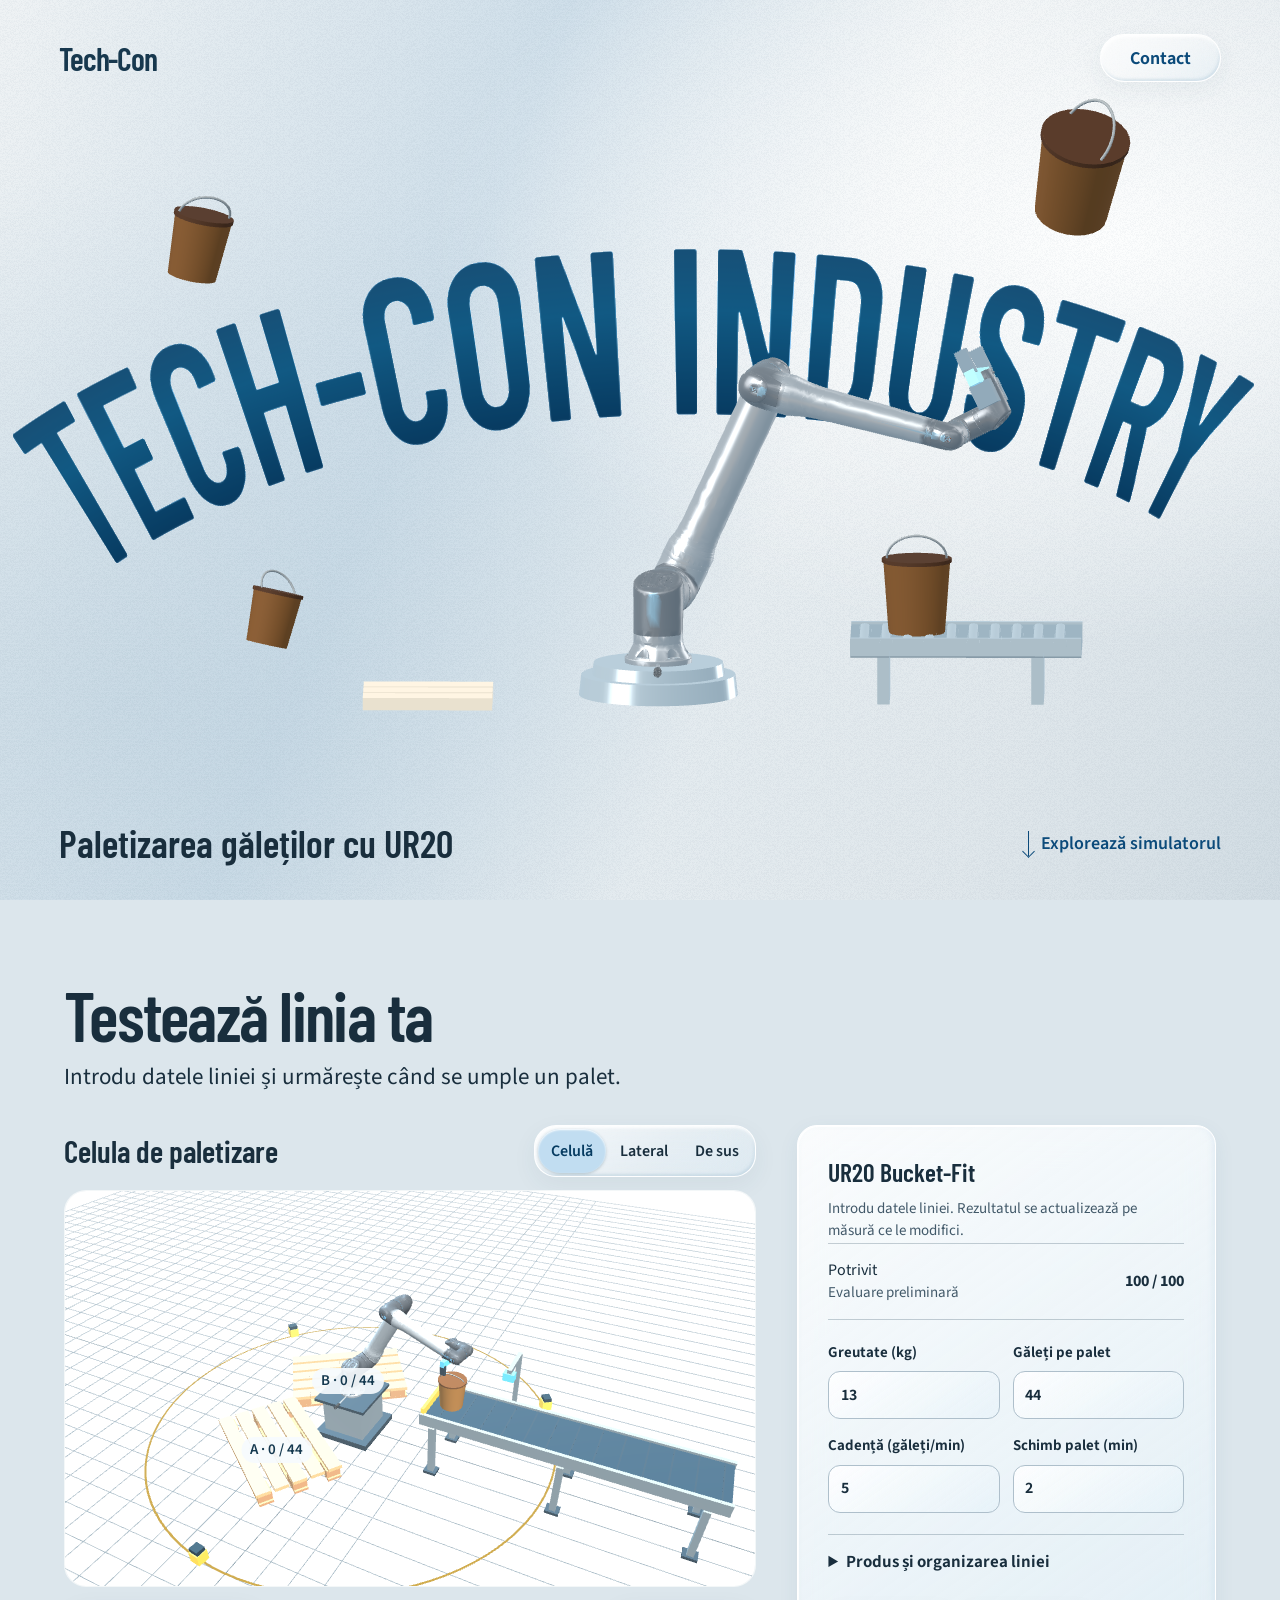
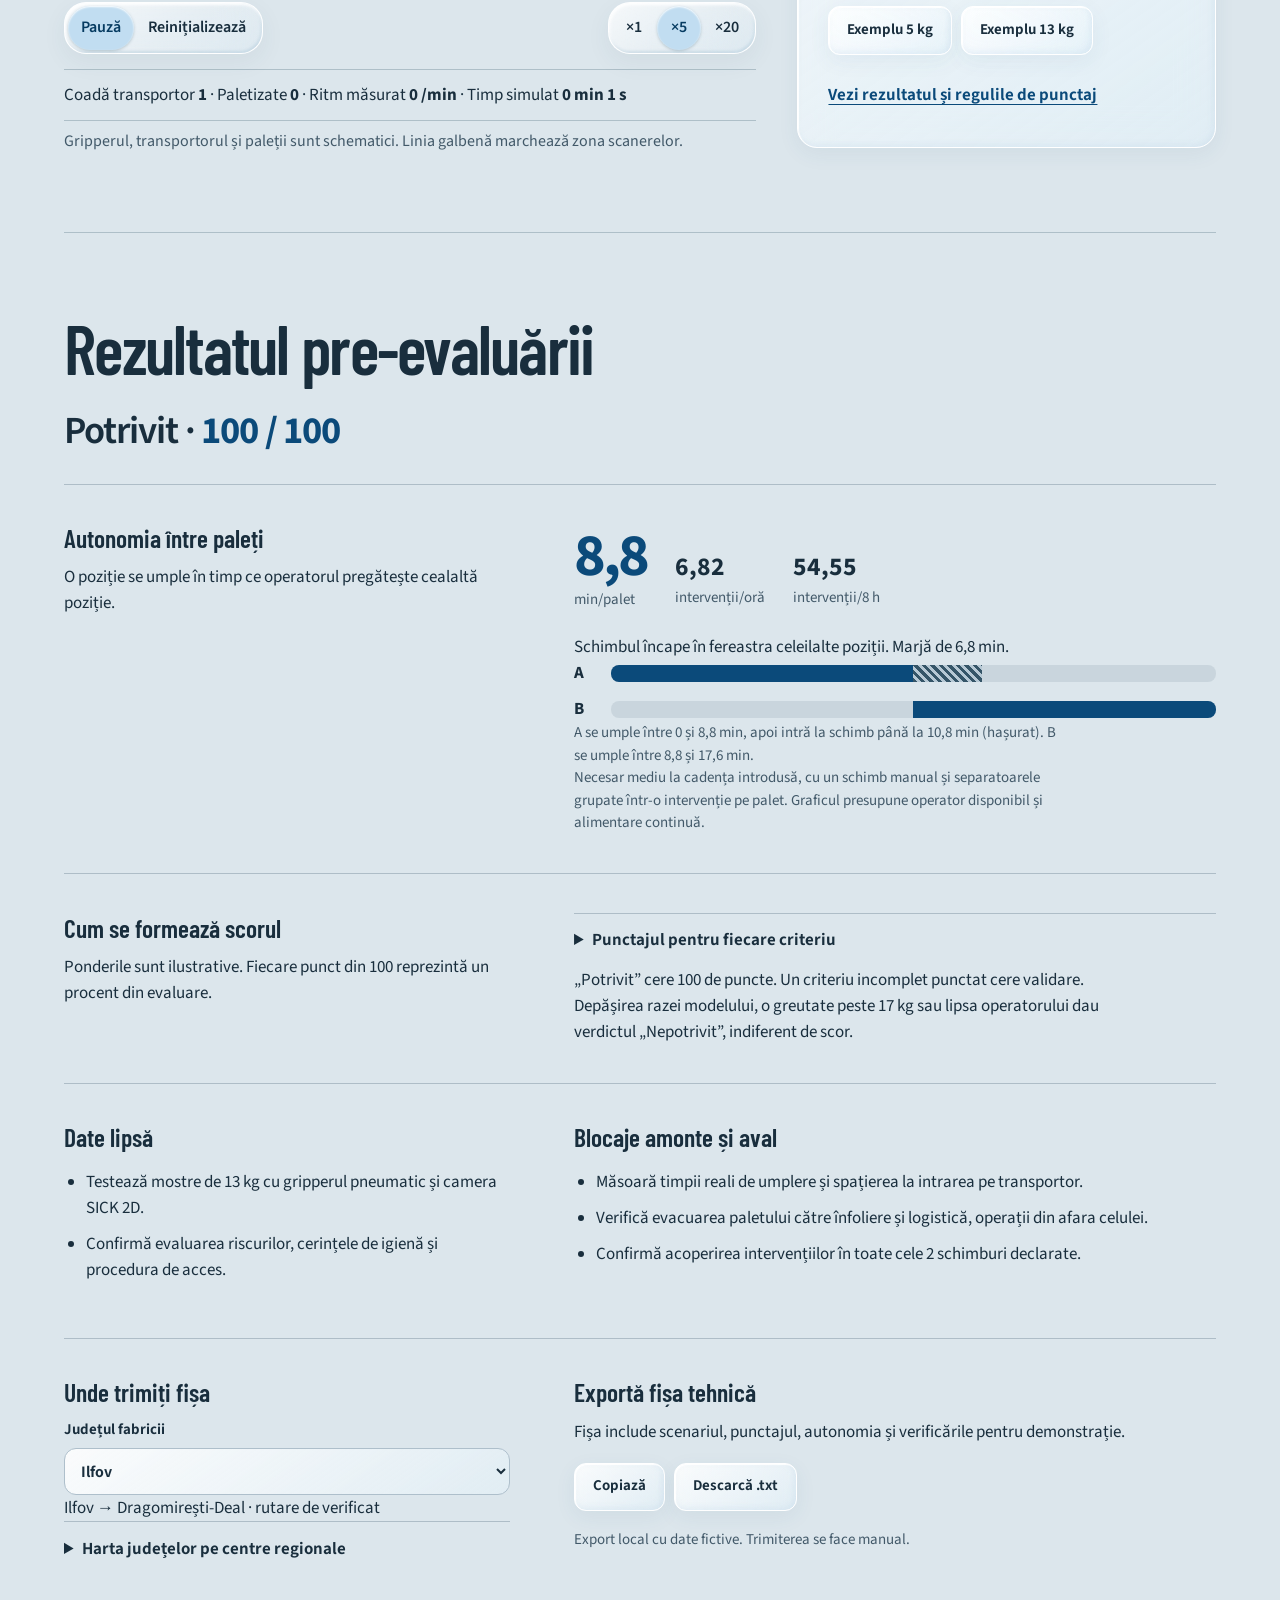
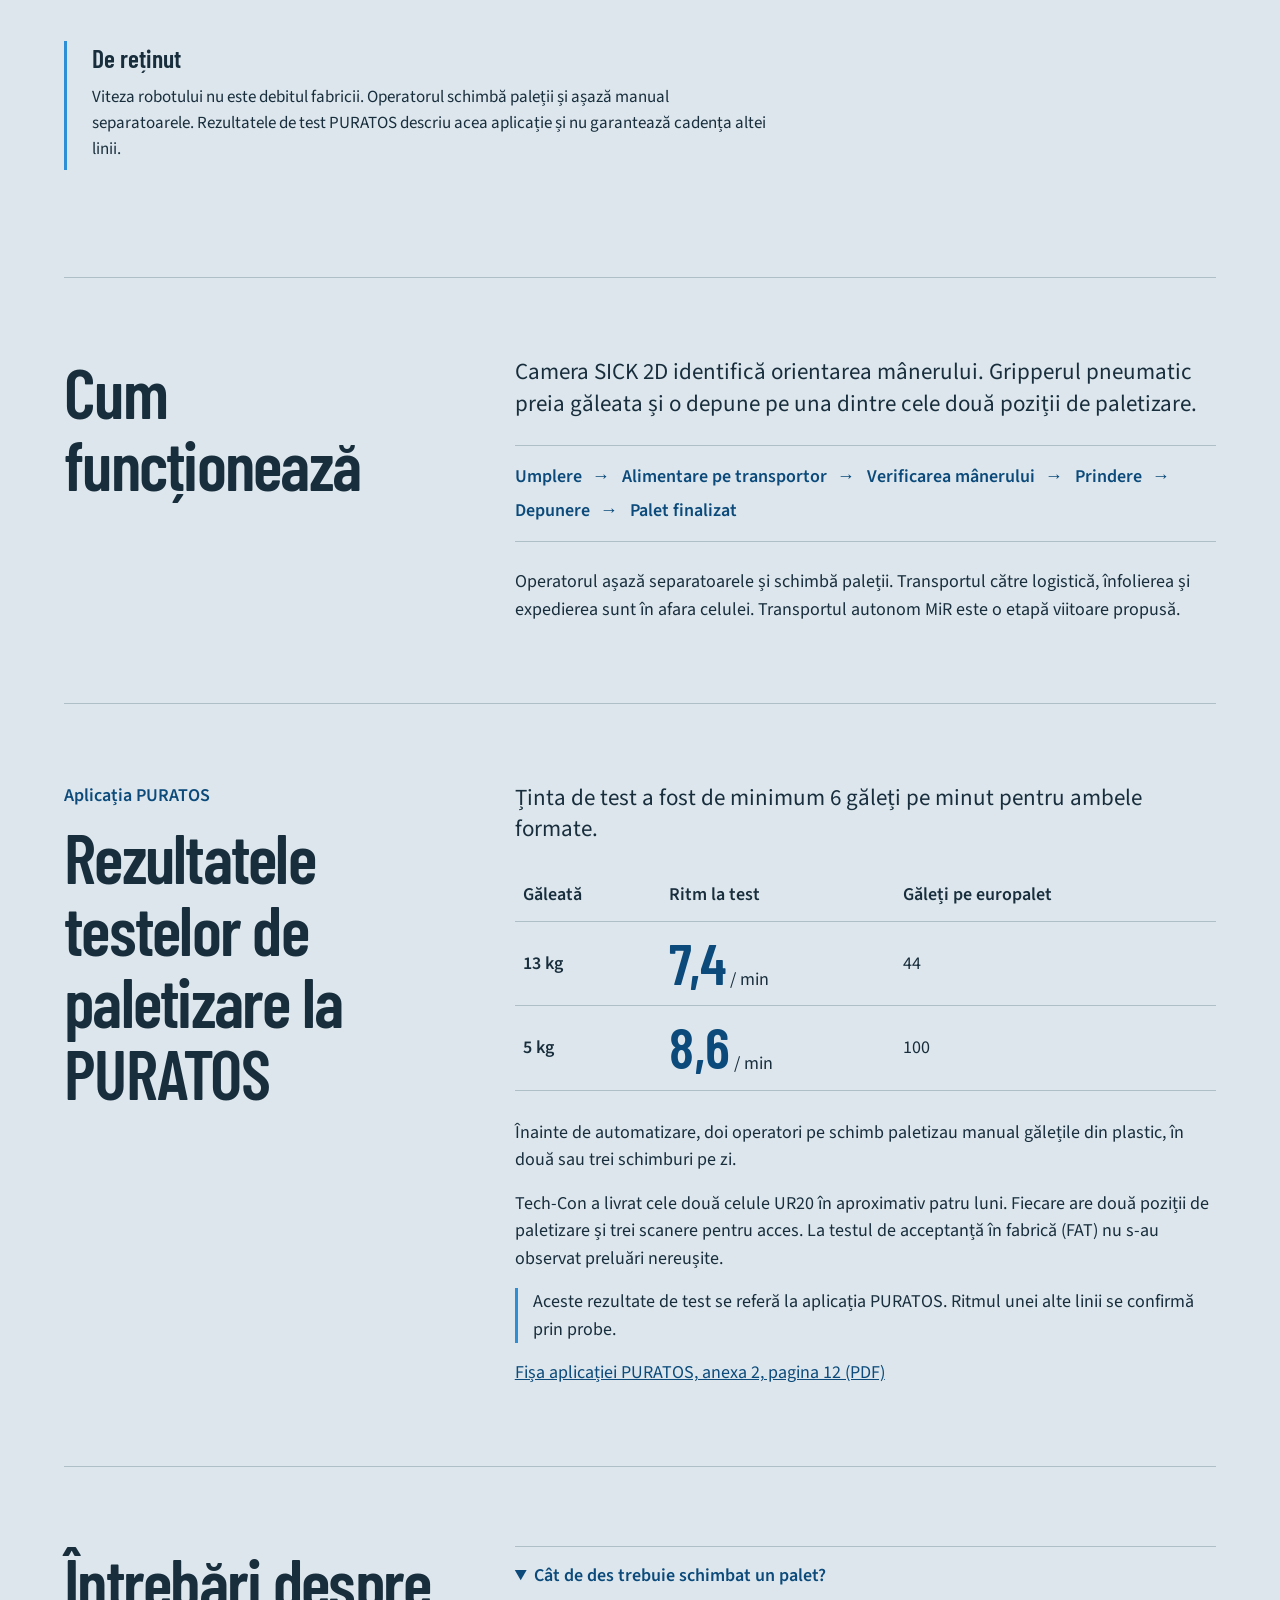
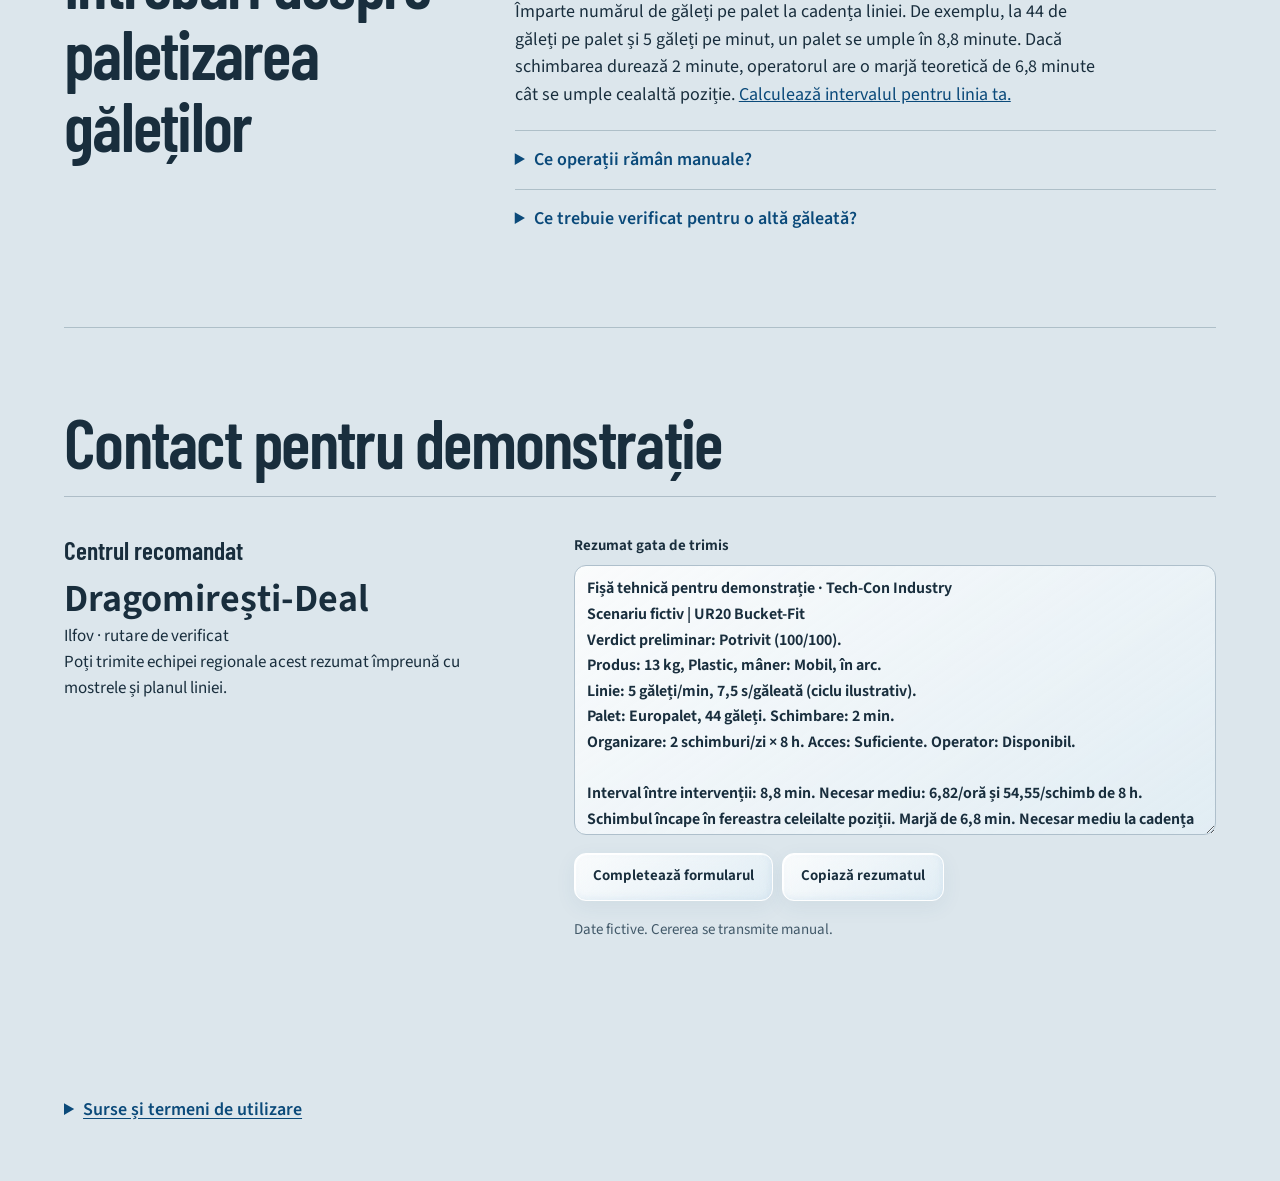
